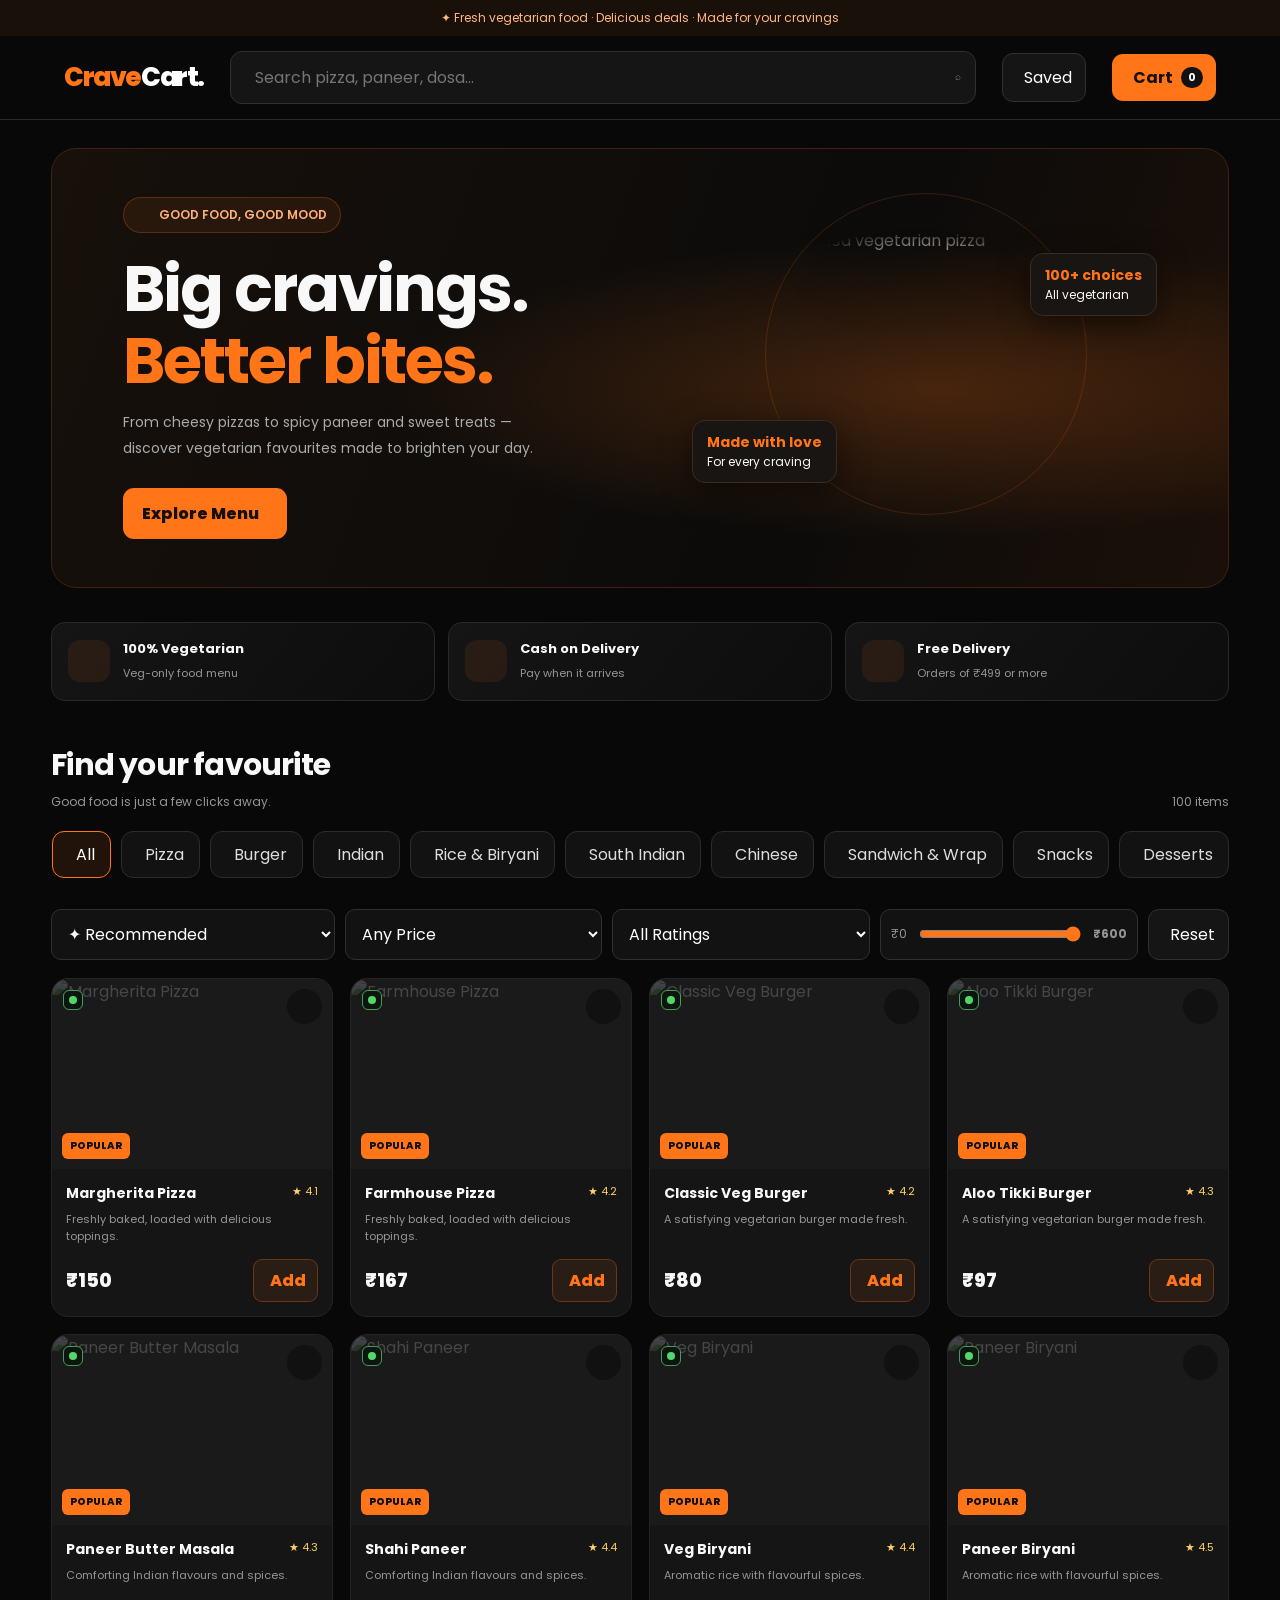
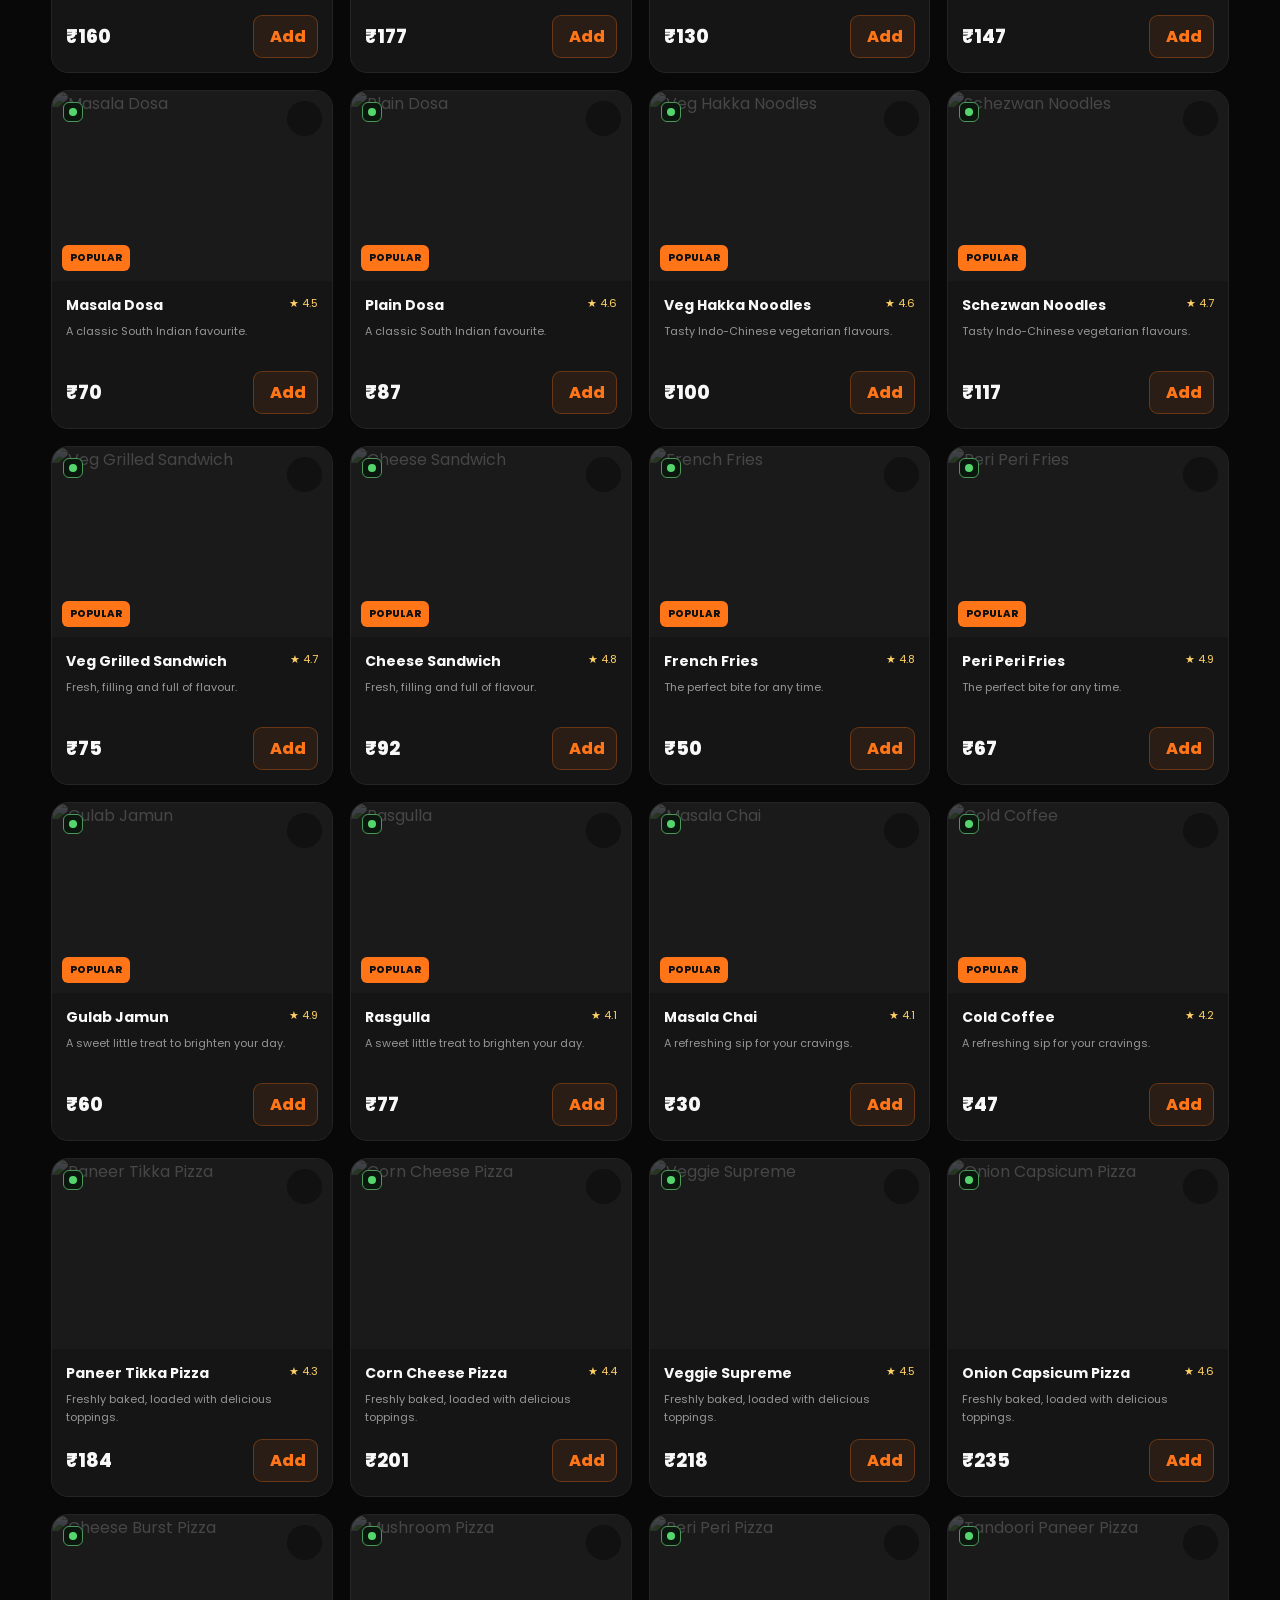
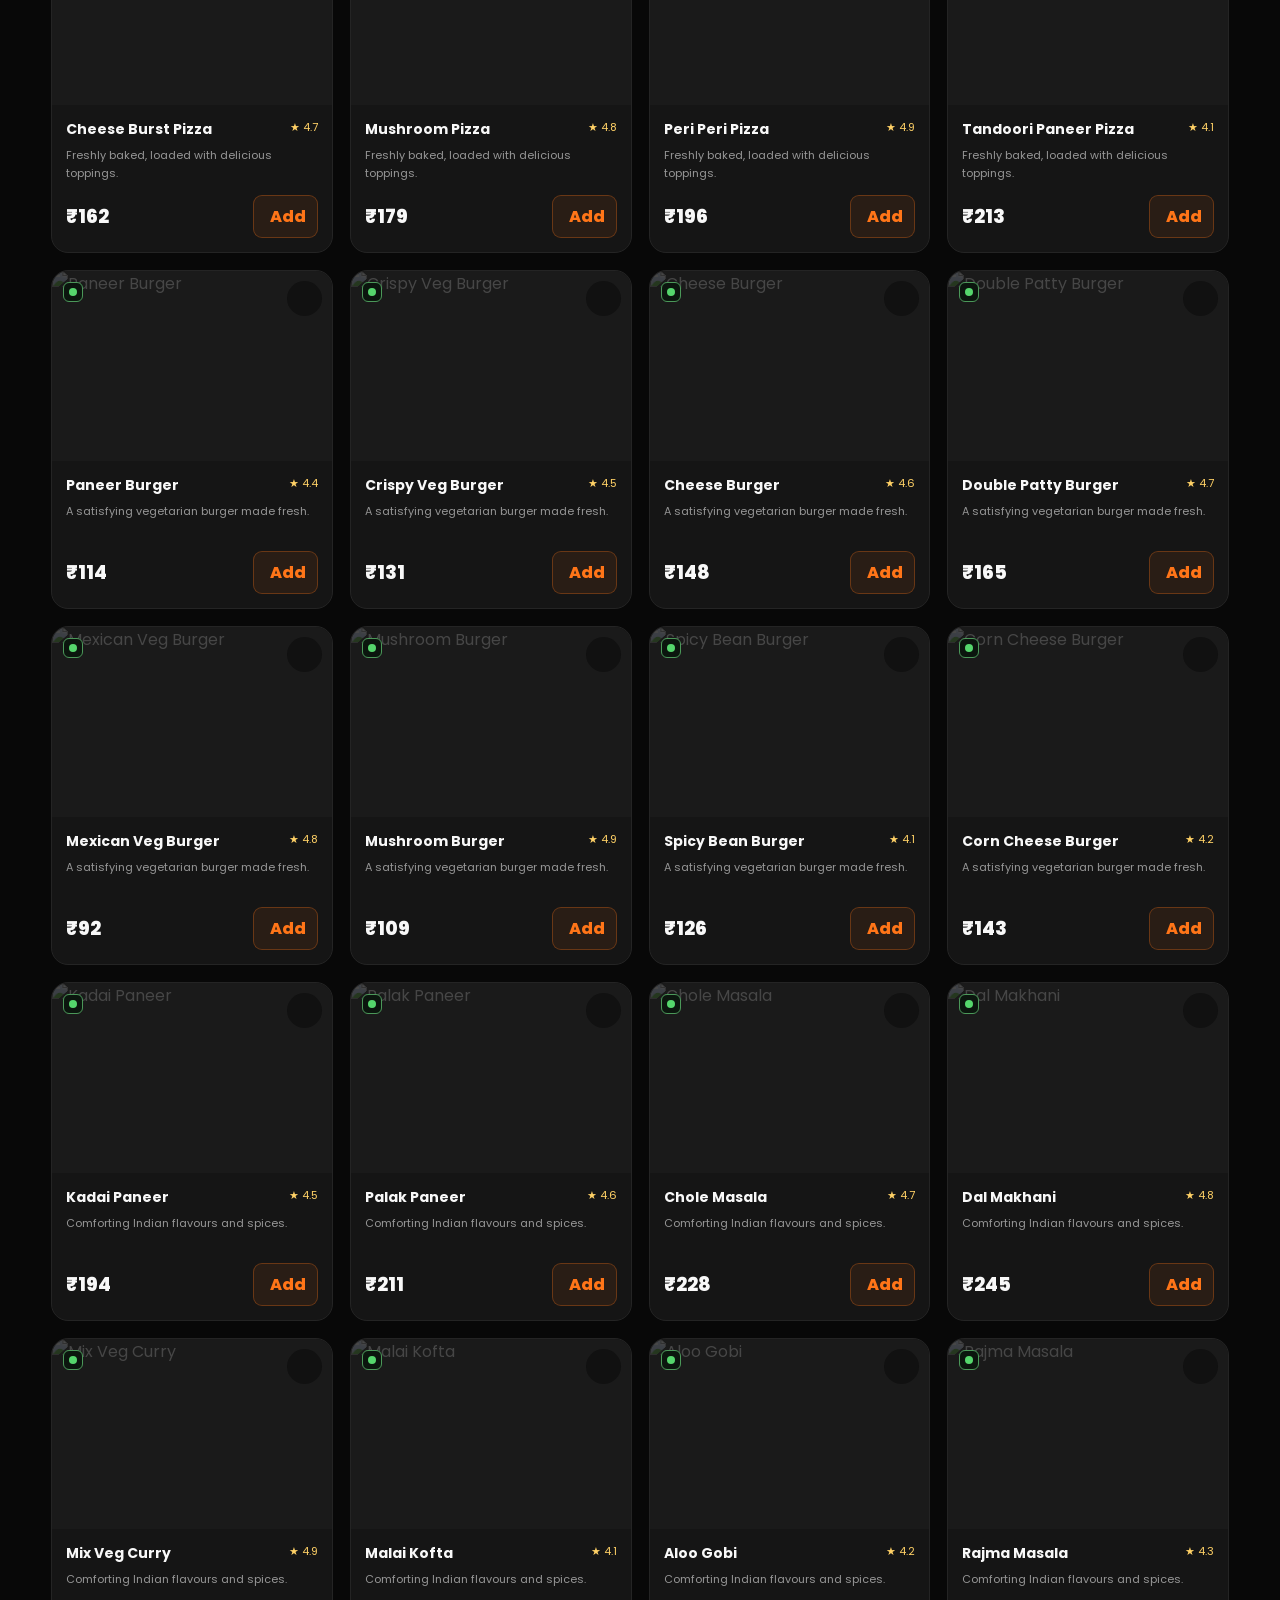
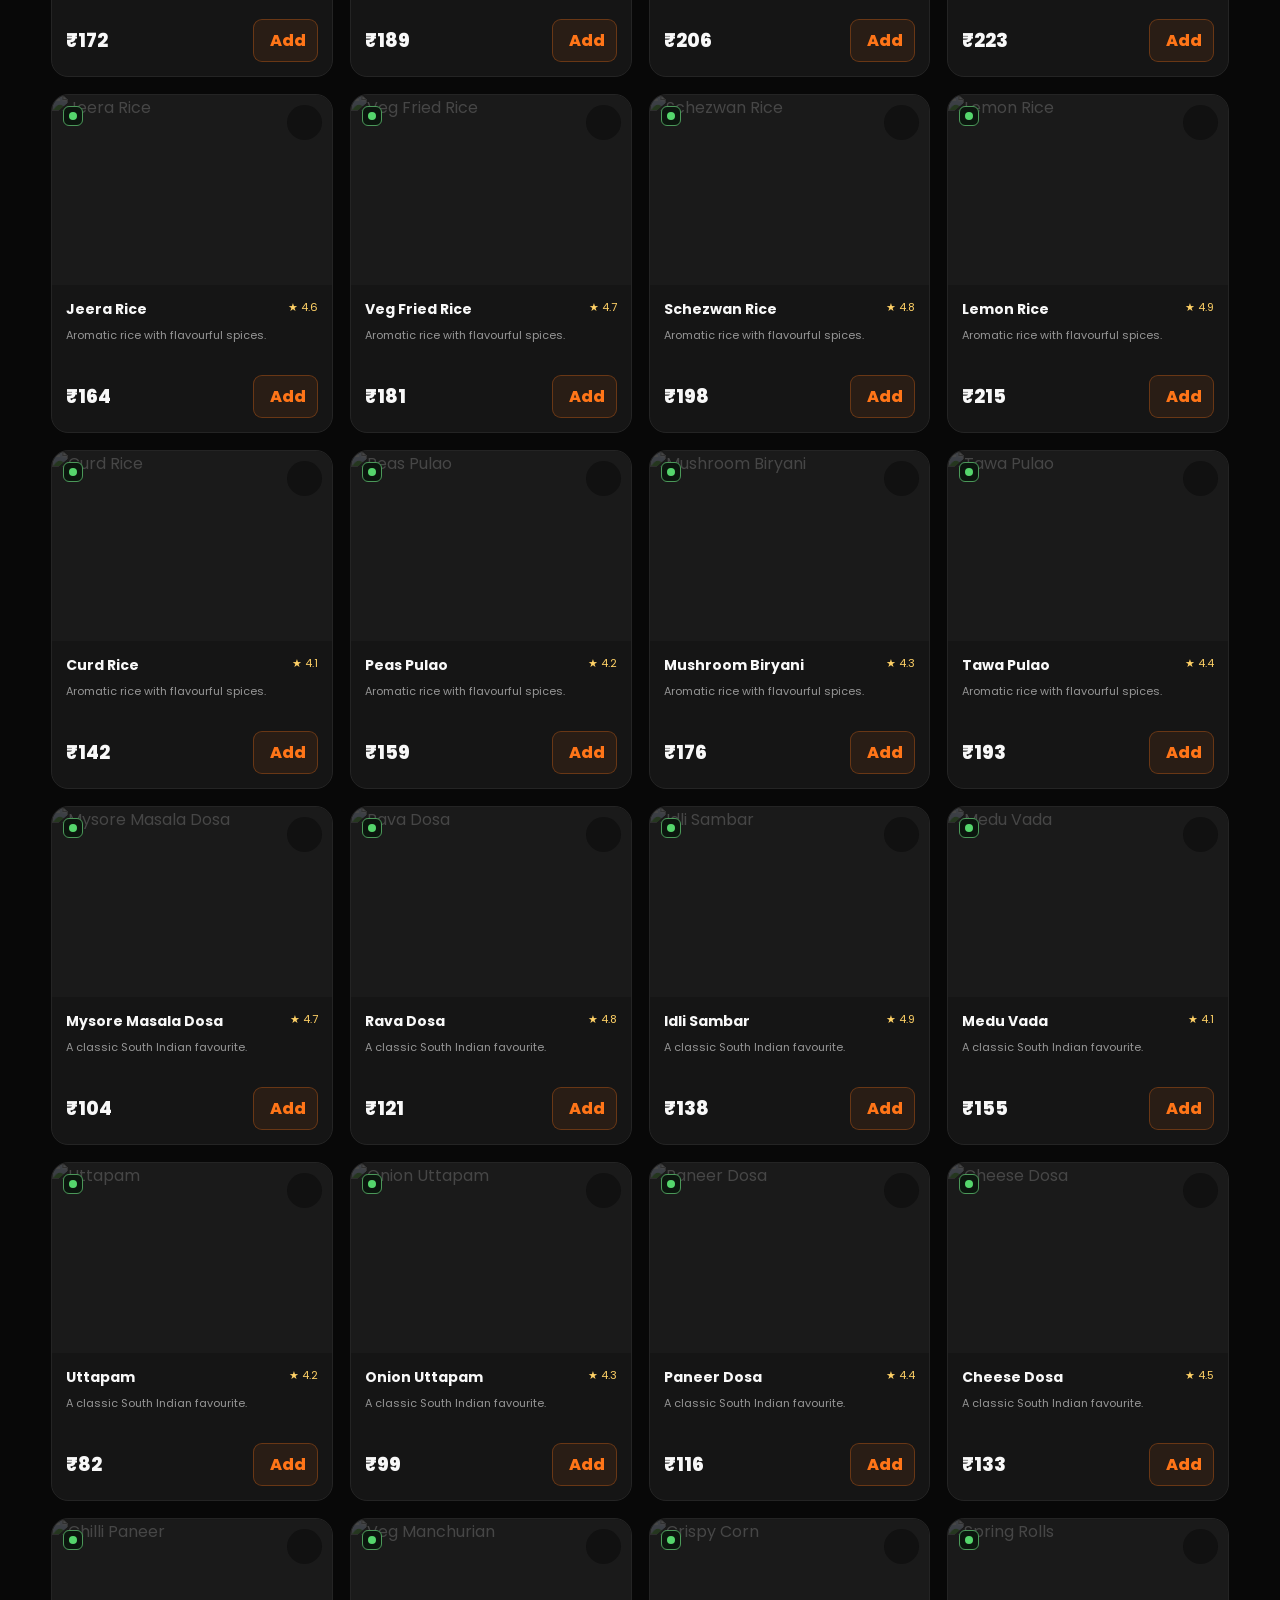
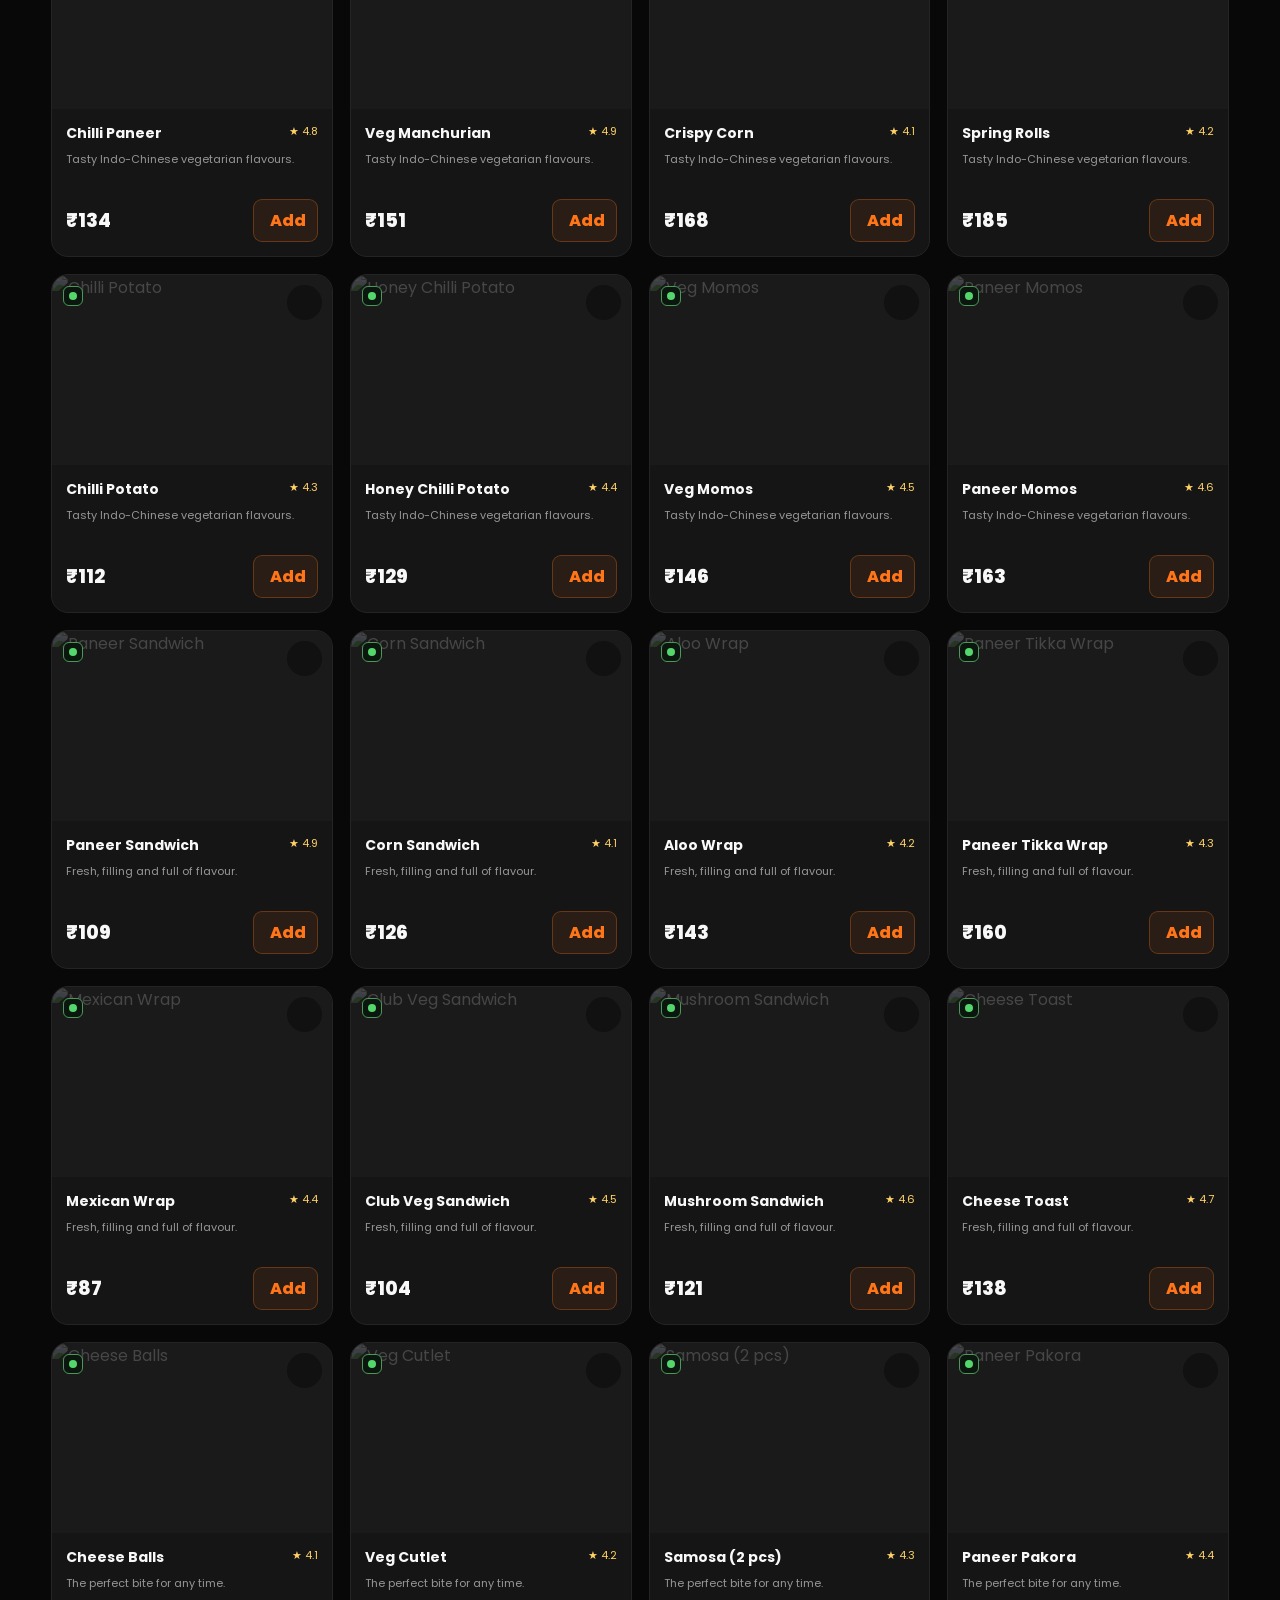
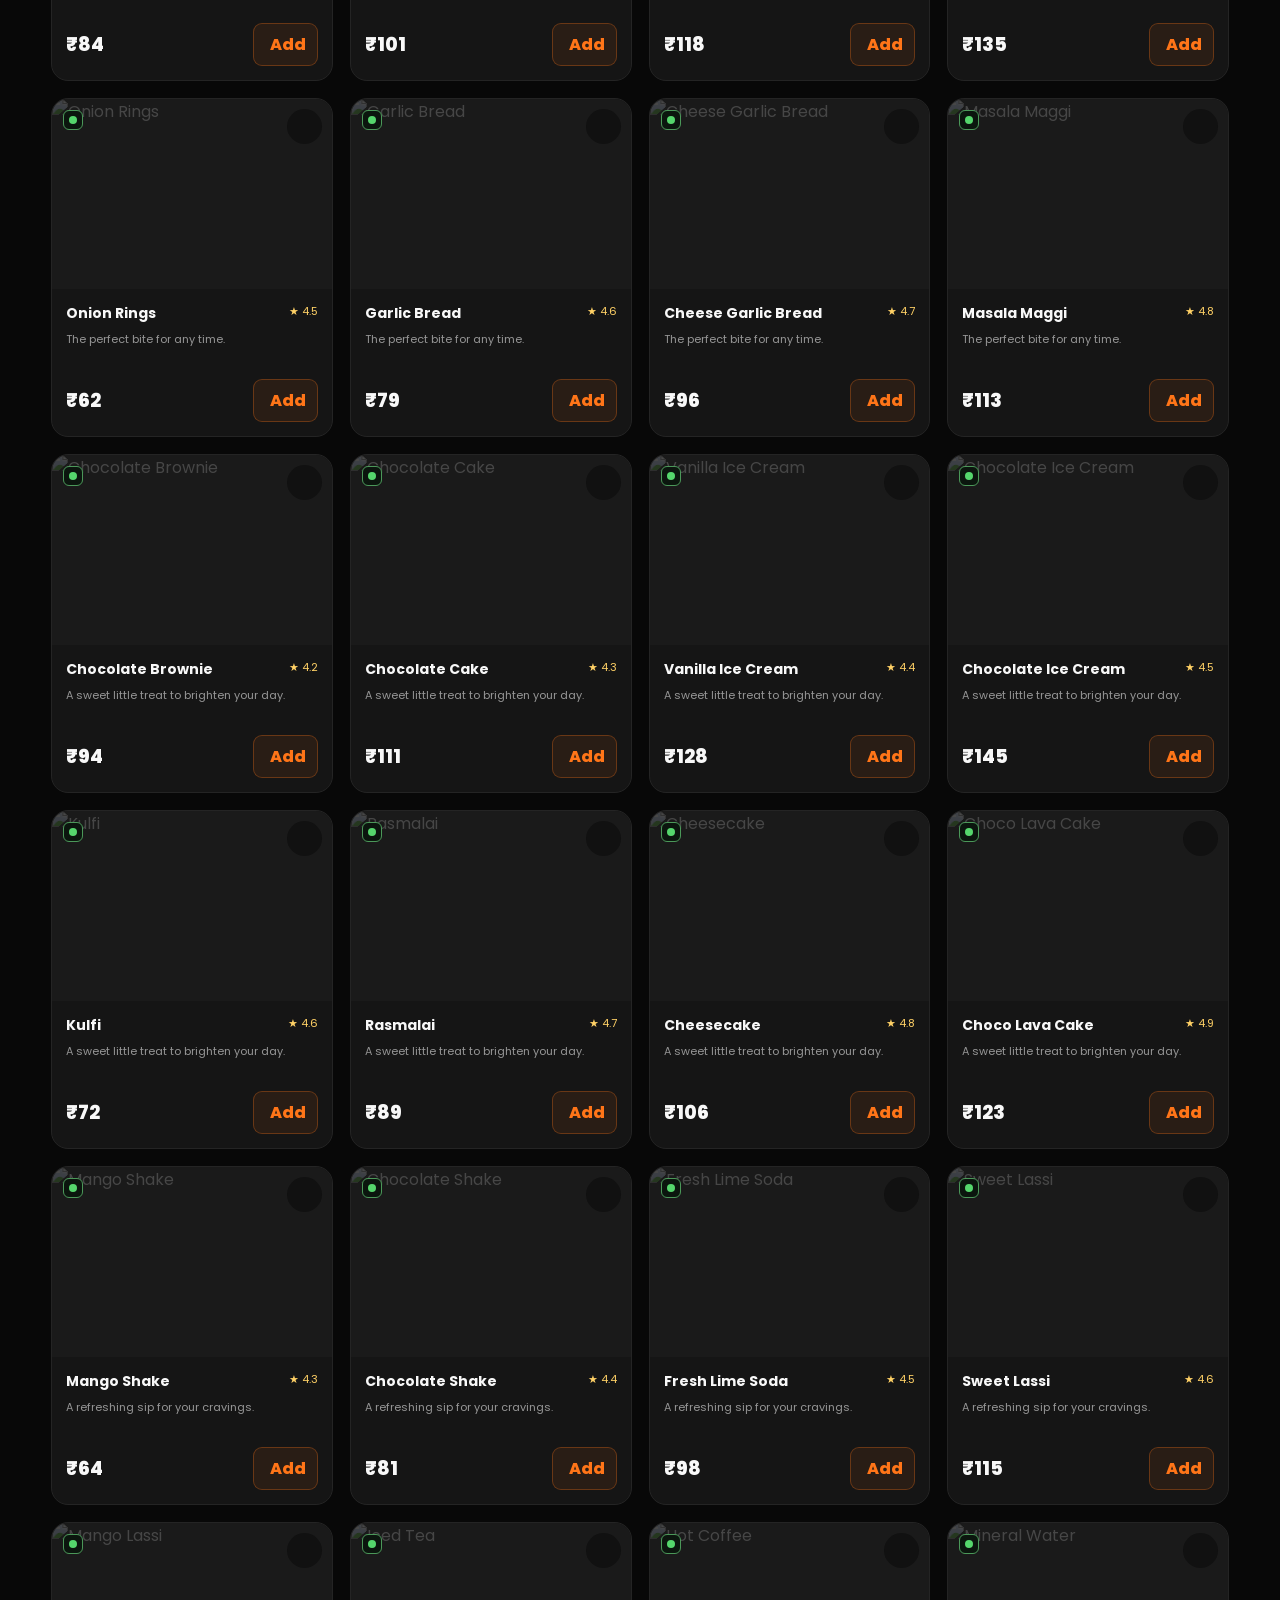
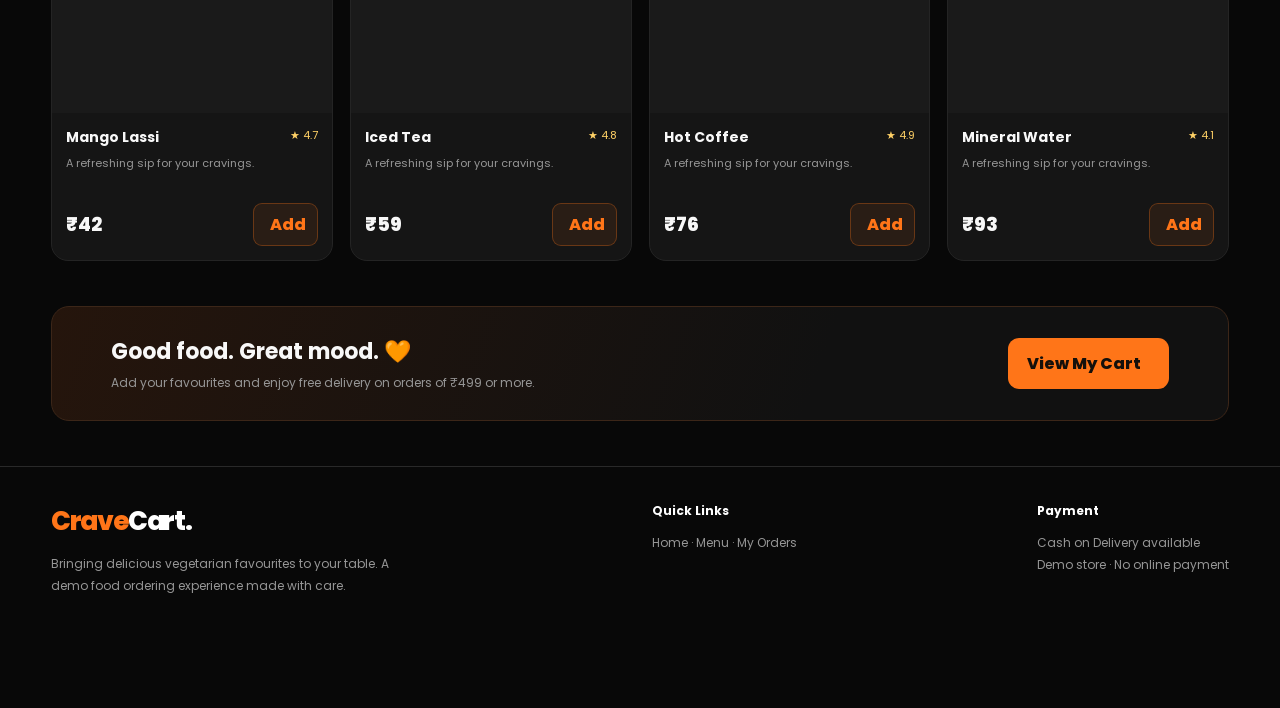
==== index.html @ af1331ce "Update index.html" ====
<!DOCTYPE html>
<html lang="en">
<head>
<meta charset="UTF-8">
<meta name="viewport" content="width=device-width,initial-scale=1">
<title>CraveCart — Taste the Good Life</title>
<link rel="icon" href="https://i.postimg.cc/HkrL3C15/Crave-Cart-Glowing-Food-Delivery-Logo.png">
<link rel="preconnect" href="https://fonts.googleapis.com">
<link href="https://fonts.googleapis.com/css2?family=Poppins:wght@400;500;600;700;800&display=swap" rel="stylesheet">
<script src="https://unpkg.com/lucide@latest"></script>
<style>
:root{--bg:#080808;--panel:#111;--card:#151515;--orange:#ff7518;--text:#f8f8f8;--muted:#969696;--line:#292929}
*{box-sizing:border-box}
html{scroll-behavior:smooth;scroll-padding-top:100px}
body{margin:0;background:var(--bg);color:var(--text);font-family:Poppins,sans-serif}
button,input,select,textarea{font:inherit}
button{cursor:pointer}
button:focus-visible,input:focus-visible,select:focus-visible{outline:2px solid var(--orange);outline-offset:2px}
svg{width:19px;height:19px;vertical-align:middle}
a{color:inherit;text-decoration:none}
.topbar{padding:9px 5%;text-align:center;background:#1a100a;color:#ffb782;font-size:12px}
header{position:sticky;top:0;z-index:8;background:#090909ed;backdrop-filter:blur(16px);border-bottom:1px solid var(--line)}
.nav{max-width:1400px;margin:auto;padding:15px 5%;display:flex;align-items:center;gap:26px}
.logo{font-size:26px;font-weight:800;letter-spacing:-1.4px;color:var(--orange);white-space:nowrap}
.logo span{color:white}
.search{display:flex;align-items:center;gap:10px;flex:1;background:#151515;border:1px solid #303030;padding:0 14px;border-radius:12px}
.search:focus-within{border-color:var(--orange)}
.search input{width:100%;min-width:0;background:transparent;color:white;border:0;outline:0;padding:13px 0}
.search svg{color:var(--muted)}
.iconbtn{display:inline-flex;align-items:center;justify-content:center;gap:8px;border:1px solid #303030;background:#151515;color:white;border-radius:11px;padding:11px 13px}
.iconbtn:hover{border-color:var(--orange)}
.cartbtn{background:var(--orange);color:#15100b;border:0;font-weight:700}
.count{background:#111;color:white;border-radius:20px;padding:2px 7px;font-size:11px}
.container{width:min(1400px,92%);margin:auto}
.hero{position:relative;overflow:hidden;margin:28px auto 34px;min-height:370px;border:1px solid #42210e;border-radius:25px;background:radial-gradient(ellipse at 75% 55%,#ff75183c,transparent 44%),linear-gradient(110deg,#17100b,#0c0b0a 65%,#1b1009);display:grid;grid-template-columns:1.1fr .9fr;align-items:center;padding:48px 6%}
.hero:before{content:"";position:absolute;width:320px;height:320px;border-radius:50%;border:1px solid #ff75182b;right:12%;top:10%}
.hero-copy{position:relative;z-index:1}
.eyebrow{display:inline-flex;align-items:center;gap:7px;color:#ffb17b;background:#ff751815;border:1px solid #ff75183d;border-radius:30px;padding:8px 13px;font-size:12px;font-weight:600}
.hero h1{font-size:clamp(35px,5vw,64px);line-height:1.12;letter-spacing:-2px;margin:20px 0 14px}
.hero h1 span{color:var(--orange)}
.hero p{color:#aaa;max-width:440px;line-height:1.8;font-size:14px}
.primary{display:inline-flex;align-items:center;justify-content:center;gap:9px;background:var(--orange);border:0;color:#15100b;border-radius:11px;padding:13px 19px;font-weight:800;transition:.2s}
.primary:hover{transform:translateY(-2px);box-shadow:0 8px 28px #ff751832}
.hero .primary{margin-top:13px}
.hero-art{position:relative;display:grid;place-items:center;min-height:260px}
.hero-art img{width:min(100%,400px);height:280px;object-fit:cover;border-radius:50%;filter:drop-shadow(0 20px 30px #000);mask-image:radial-gradient(ellipse,#000 52%,transparent 72%)}
.float-tag{position:absolute;background:#181512;border:1px solid #3b2b20;border-radius:13px;padding:11px 14px;box-shadow:0 8px 30px #0008;font-size:12px}
.float-tag b{display:block;color:var(--orange);font-size:14px}
.tag-one{top:25px;right:0}.tag-two{bottom:25px;left:0}
.benefits{display:grid;grid-template-columns:repeat(3,1fr);gap:13px;margin-bottom:42px}
.benefit{display:flex;gap:13px;align-items:center;padding:16px;border:1px solid var(--line);border-radius:14px;background:linear-gradient(130deg,#151515,#0d0d0d)}
.benefit .ico{width:42px;height:42px;flex-shrink:0;display:grid;place-items:center;border-radius:12px;color:var(--orange);background:#ff751817}
.benefit b{display:block;font-size:13px}.benefit small{color:var(--muted);font-size:11px}
.section{margin:38px 0}
.section-head{display:flex;justify-content:space-between;align-items:end;gap:15px;margin-bottom:18px}
.section-head h2{font-size:clamp(22px,3vw,30px);letter-spacing:-.8px;margin:0}
.section-head p{margin:5px 0 0;color:var(--muted);font-size:12px}
.linkbtn{background:transparent;border:0;color:var(--orange);font-weight:700}
.categories{display:flex;gap:10px;overflow-x:auto;padding:2px 1px 13px;scrollbar-width:thin}
.chip{display:flex;align-items:center;gap:8px;white-space:nowrap;background:#121212;color:#ddd;border:1px solid #2c2c2c;padding:10px 15px;border-radius:12px}
.chip svg{color:var(--orange);width:17px}
.chip.active,.chip:hover{background:#ff75181a;border-color:var(--orange);color:#fff}
.filters{display:grid;grid-template-columns:1.1fr 1fr 1fr 1fr auto;gap:10px;margin:18px 0}
.control{min-width:0;background:#121212;color:white;border:1px solid #303030;border-radius:10px;padding:12px}
.pricebox{display:flex;align-items:center;gap:10px;background:#121212;border:1px solid #303030;border-radius:10px;padding:0 10px;font-size:12px;color:var(--muted)}
.pricebox input{width:100%;accent-color:var(--orange)}
.product-grid{display:grid;grid-template-columns:repeat(4,minmax(0,1fr));gap:17px}
.product{position:relative;overflow:hidden;background:var(--card);border:1px solid #242424;border-radius:17px;transition:transform .22s,border-color .22s}
.product:hover{transform:translateY(-5px);border-color:#75401f}
.product-img{position:relative;background:#1a1a1a;overflow:hidden}
.product-img img{width:100%;height:190px;object-fit:cover;display:block;transition:transform .35s}
.product:hover .product-img img{transform:scale(1.05)}
.vegmark{position:absolute;left:11px;top:11px;background:#0b160e;border:1px solid #4b9859;border-radius:6px;width:20px;height:20px;display:grid;place-items:center}
.vegmark:after{content:"";width:8px;height:8px;background:#55d66c;border-radius:50%}
.fav{position:absolute;right:10px;top:10px;width:35px;height:35px;border:0;border-radius:50%;background:#101010d9;color:#fff;display:grid;place-items:center}
.fav.active{color:#ff5267}
.badge{position:absolute;left:10px;bottom:10px;background:var(--orange);color:#111;font-weight:800;font-size:10px;padding:5px 8px;border-radius:6px}
.product-body{padding:14px}
.product-top{display:flex;align-items:start;justify-content:space-between;gap:8px}
.product h3{font-size:14px;line-height:1.5;margin:0}
.rating{font-size:11px;color:#ffd166;white-space:nowrap}
.product-desc{color:var(--muted);font-size:11px;line-height:1.6;margin:7px 0;min-height:35px}
.product-bottom{display:flex;justify-content:space-between;align-items:center;gap:8px;margin-top:13px}
.price{font-size:19px;font-weight:800}
.add{display:flex;align-items:center;gap:5px;background:#ff751816;color:var(--orange);border:1px solid #ff75184d;border-radius:9px;padding:8px 11px;font-weight:800}
.add:hover{background:var(--orange);color:#111}
.add svg{width:16px}
.results{color:var(--muted);font-size:12px}
.empty{grid-column:1/-1;text-align:center;padding:55px 15px;color:var(--muted);border:1px dashed #333;border-radius:15px}
.empty svg{width:35px;height:35px;color:var(--orange)}
.promo{display:flex;justify-content:space-between;align-items:center;gap:20px;padding:28px 5%;border:1px solid #3c2618;border-radius:18px;background:linear-gradient(110deg,#25150c,#111 65%);margin:45px 0}
.promo h2{margin:0 0 6px;font-size:22px}.promo p{margin:0;color:var(--muted);font-size:12px}
footer{border-top:1px solid var(--line);padding:35px 4% 100px;color:var(--muted);font-size:12px}
.footer-inner{max-width:1400px;margin:auto;display:flex;justify-content:space-between;gap:25px;flex-wrap:wrap}
.footer-inner p{max-width:360px;line-height:1.8}
.bottomnav{display:none}
/* Popup */
.modal{display:none;position:fixed;inset:0;z-index:20;background:#000c;backdrop-filter:blur(7px);padding:18px;overflow-y:auto}
.modal.show{display:flex;align-items:center;justify-content:center}
.dialog{width:min(720px,100%);max-height:94vh;overflow-y:auto;background:#101010;border:1px solid #383838;border-radius:20px;padding:23px;box-shadow:0 25px 100px #000}
.dialog-head{display:flex;justify-content:space-between;align-items:center;gap:10px;margin-bottom:15px}
.dialog-head h2{margin:0;font-size:22px}
.closebtn{width:38px;height:38px;border-radius:10px;background:#222;color:#fff;border:1px solid #444}
.cartline{display:grid;grid-template-columns:1fr auto;gap:12px;padding:13px 0;border-bottom:1px solid #2b2b2b}
.cartline b{font-size:13px}.cartline small{color:var(--muted)}
.qty{display:flex;align-items:center;gap:9px;margin-top:7px}
.qty button{width:27px;height:27px;border-radius:7px;background:#222;color:white;border:1px solid #444}
.billrow{display:flex;justify-content:space-between;gap:12px;padding:8px 0;border-bottom:1px solid #2a2a2a;font-size:13px}
.totalrow{font-size:19px;font-weight:800;color:var(--orange)}
.formgrid{display:grid;grid-template-columns:1fr 1fr;gap:13px;margin:17px 0}
.field label{display:block;font-size:11px;color:#aaa;margin-bottom:6px}
.field input,.field textarea{width:100%;padding:12px;background:#171717;color:white;border:1px solid #383838;border-radius:9px}
.field textarea{resize:vertical}
.full{grid-column:1/-1}
.addressopts{display:flex;gap:9px;flex-wrap:wrap;margin:8px 0 12px}
.addressopts label{border:1px solid #393939;padding:10px 12px;border-radius:9px;font-size:12px}
.paychoice{display:flex;align-items:center;gap:10px;padding:13px;border:1px solid #ff75185c;background:#ff751810;border-radius:10px;font-size:13px}
.paychoice input{accent-color:var(--orange)}
.note{font-size:11px;color:var(--muted);line-height:1.6}
.bill{background:#171717;border:1px dashed #666;padding:17px;border-radius:12px;margin-top:15px}
.bill h3{color:var(--orange);margin:0 0 8px}
.popup-actions{display:flex;gap:9px;flex-wrap:wrap;margin-top:15px}
.close-bottom{width:100%;padding:12px;background:#222;color:white;border:1px solid #444;border-radius:10px;margin-top:17px}
.toast{position:fixed;z-index:50;left:50%;bottom:90px;transform:translate(-50%,20px);opacity:0;pointer-events:none;background:#f5f5f5;color:#111;border-radius:10px;padding:12px 18px;font-size:12px;font-weight:700;transition:.25s;box-shadow:0 8px 30px #0007}
.toast.show{opacity:1;transform:translate(-50%,0)}
@media(max-width:1050px){.product-grid{grid-template-columns:repeat(3,minmax(0,1fr))}.filters{grid-template-columns:repeat(3,minmax(0,1fr))}.hero{padding:38px 5%}}
@media(max-width:700px){
 .topbar{font-size:10px}.nav{padding:12px 4%;gap:10px;flex-wrap:wrap}
 .logo{font-size:23px}.search{order:3;flex-basis:100%;padding:0 11px}.nav .cartbtn{margin-left:auto}
 .container{width:92%}.hero{grid-template-columns:1fr;min-height:auto;padding:30px 7%;margin-top:18px}
 .hero h1{font-size:42px}.hero-art{min-height:200px}.hero-art img{height:225px;width:100%}
 .float-tag{font-size:10px}.tag-one{top:10px;right:0}.tag-two{bottom:10px;left:0}
 .benefits{gap:8px}.benefit{padding:10px;display:block}.benefit .ico{margin-bottom:8px;width:35px;height:35px}.benefit b{font-size:11px}.benefit small{font-size:10px}
 .section{margin:28px 0}.product-grid{grid-template-columns:repeat(2,minmax(0,1fr));gap:10px}
 .product-img img{height:135px}.product-body{padding:10px}.product h3{font-size:12px}.product-desc{font-size:10px;min-height:32px}.price{font-size:16px}.add{padding:7px 9px;font-size:11px}
 .filters{grid-template-columns:1fr 1fr;gap:8px}.pricebox{min-height:42px}.promo{padding:20px;align-items:start}.promo h2{font-size:18px}
 .bottomnav{display:flex;position:fixed;bottom:0;left:0;right:0;z-index:10;background:#0d0d0df5;backdrop-filter:blur(15px);border-top:1px solid #303030;justify-content:space-around;padding:9px 4px calc(9px + env(safe-area-inset-bottom))}
 .bottomnav button{display:flex;flex-direction:column;align-items:center;gap:4px;background:none;border:0;color:#999;font-size:9px;min-width:48px}
 .bottomnav button svg{width:20px;height:20px}.bottomnav button.active{color:var(--orange)}
 footer{padding-bottom:95px}.formgrid{grid-template-columns:1fr}.full{grid-column:auto}.dialog{padding:16px}.modal{padding:9px}
}
@media(prefers-reduced-motion:reduce){*{scroll-behavior:auto!important;transition:none!important}}
</style>
</head>
<body>
<div class="topbar">✦ Fresh vegetarian food · Delicious deals · Made for your cravings</div>
<header>
  <div class="nav">
    <a href="#" class="logo">Crave<span>Cart.</span></a>
    <label class="search">
      <i data-lucide="search"></i>
      <input id="search" placeholder="Search pizza, paneer, dosa..." oninput="renderProducts()">
      <kbd style="color:#888;font-size:10px">⌕</kbd>
    </label>
    <button class="iconbtn" onclick="showFavourites()"><i data-lucide="heart"></i><span class="desktop-text">Saved</span></button>
    <button class="iconbtn cartbtn" onclick="openCart()"><i data-lucide="shopping-bag"></i> Cart <span class="count" id="cartCount">0</span></button>
  </div>
</header>

<main class="container" id="home">
  <section class="hero">
    <div class="hero-copy">
      <span class="eyebrow"><i data-lucide="sparkles" style="width:15px"></i> GOOD FOOD, GOOD MOOD</span>
      <h1>Big cravings.<br><span>Better bites.</span></h1>
      <p>From cheesy pizzas to spicy paneer and sweet treats — discover vegetarian favourites made to brighten your day.</p>
      <button class="primary" onclick="document.getElementById('menu').scrollIntoView({behavior:'smooth'})">Explore Menu <i data-lucide="arrow-up-right"></i></button>
    </div>
    <div class="hero-art">
      <img src="https://images.unsplash.com/photo-1513104890138-7c749659a591?auto=format&fit=crop&w=850&q=85" alt="Freshly baked vegetarian pizza">
      <div class="float-tag tag-one"><b>100+ choices</b>All vegetarian</div>
      <div class="float-tag tag-two"><b>Made with love</b>For every craving</div>
    </div>
  </section>

  <section class="benefits">
    <div class="benefit"><div class="ico"><i data-lucide="leaf"></i></div><div><b>100% Vegetarian</b><small>Veg-only food menu</small></div></div>
    <div class="benefit"><div class="ico"><i data-lucide="wallet"></i></div><div><b>Cash on Delivery</b><small>Pay when it arrives</small></div></div>
    <div class="benefit"><div class="ico"><i data-lucide="badge-percent"></i></div><div><b>Free Delivery</b><small>Orders of ₹499 or more</small></div></div>
  </section>

  <section class="section" id="menu">
    <div class="section-head">
      <div><h2>Find your favourite</h2><p>Good food is just a few clicks away.</p></div>
      <span class="results" id="resultCount">100 items</span>
    </div>
    <div class="categories" id="categories"></div>
    <div class="filters">
      <select class="control" id="sort" onchange="renderProducts()">
        <option value="featured">✦ Recommended</option>
        <option value="low">Price: Low to High</option>
        <option value="high">Price: High to Low</option>
        <option value="az">Name: A to Z</option>
        <option value="rating">Top Rated</option>
      </select>
      <select class="control" id="priceFilter" onchange="renderProducts()">
        <option value="all">Any Price</option>
        <option value="100">Under ₹100</option>
        <option value="200">Under ₹200</option>
        <option value="300">Under ₹300</option>
        <option value="500">Under ₹500</option>
      </select>
      <select class="control" id="ratingFilter" onchange="renderProducts()">
        <option value="0">All Ratings</option>
        <option value="4.5">4.5+ stars</option>
        <option value="4.0">4.0+ stars</option>
      </select>
      <div class="pricebox"><span>₹0</span><input id="maxPrice" type="range" min="50" max="600" step="25" value="600" oninput="document.getElementById('maxLabel').textContent='₹'+this.value;renderProducts()"><b id="maxLabel">₹600</b></div>
      <button class="iconbtn" onclick="clearFilters()"><i data-lucide="rotate-ccw"></i> Reset</button>
    </div>
    <div class="product-grid" id="products"></div>
  </section>

  <section class="promo">
    <div><h2>Good food. Great mood. 🧡</h2><p>Add your favourites and enjoy free delivery on orders of ₹499 or more.</p></div>
    <button class="primary" onclick="openCart()">View My Cart <i data-lucide="arrow-right"></i></button>
  </section>
</main>

<footer>
  <div class="footer-inner">
    <div><div class="logo">Crave<span>Cart.</span></div><p>Bringing delicious vegetarian favourites to your table. A demo food ordering experience made with care.</p></div>
    <div><b style="color:white">Quick Links</b><p><a href="#home">Home</a> · <a href="#menu">Menu</a> · <a href="#" onclick="showOrders();return false">My Orders</a></p></div>
    <div><b style="color:white">Payment</b><p>Cash on Delivery available<br>Demo store · No online payment</p></div>
  </div>
</footer>

<nav class="bottomnav">
  <button class="active" onclick="goHome(this)"><i data-lucide="house"></i>Home</button>
  <button onclick="goMenu(this)"><i data-lucide="search"></i>Explore</button>
  <button onclick="showOrders()"><i data-lucide="package-check"></i>Orders</button>
  <button onclick="showFavourites()"><i data-lucide="heart"></i>Saved</button>
  <button onclick="openCart()"><i data-lucide="shopping-bag"></i>Cart <span id="mobileCount">0</span></button>
</nav>

<div class="modal" id="modal" onclick="if(event.target===this)closeModal()">
  <div class="dialog">
    <div class="dialog-head"><h2 id="modalTitle">Your Cart</h2><button class="closebtn" onclick="closeModal()" aria-label="Close popup"><i data-lucide="x"></i></button></div>
    <div id="modalContent"></div>
    <button class="close-bottom" onclick="closeModal()">Close Popup</button>
  </div>
</div>
<div class="toast" id="toast"></div>

<script>
const groups={
"Pizza":["Margherita Pizza","Farmhouse Pizza","Paneer Tikka Pizza","Corn Cheese Pizza","Veggie Supreme","Onion Capsicum Pizza","Cheese Burst Pizza","Mushroom Pizza","Peri Peri Pizza","Tandoori Paneer Pizza"],
"Burger":["Classic Veg Burger","Aloo Tikki Burger","Paneer Burger","Crispy Veg Burger","Cheese Burger","Double Patty Burger","Mexican Veg Burger","Mushroom Burger","Spicy Bean Burger","Corn Cheese Burger"],
"Indian":["Paneer Butter Masala","Shahi Paneer","Kadai Paneer","Palak Paneer","Chole Masala","Dal Makhani","Mix Veg Curry","Malai Kofta","Aloo Gobi","Rajma Masala"],
"Rice & Biryani":["Veg Biryani","Paneer Biryani","Jeera Rice","Veg Fried Rice","Schezwan Rice","Lemon Rice","Curd Rice","Peas Pulao","Mushroom Biryani","Tawa Pulao"],
"South Indian":["Masala Dosa","Plain Dosa","Mysore Masala Dosa","Rava Dosa","Idli Sambar","Medu Vada","Uttapam","Onion Uttapam","Paneer Dosa","Cheese Dosa"],
"Chinese":["Veg Hakka Noodles","Schezwan Noodles","Chilli Paneer","Veg Manchurian","Crispy Corn","Spring Rolls","Chilli Potato","Honey Chilli Potato","Veg Momos","Paneer Momos"],
"Sandwich & Wrap":["Veg Grilled Sandwich","Cheese Sandwich","Paneer Sandwich","Corn Sandwich","Aloo Wrap","Paneer Tikka Wrap","Mexican Wrap","Club Veg Sandwich","Mushroom Sandwich","Cheese Toast"],
"Snacks":["French Fries","Peri Peri Fries","Cheese Balls","Veg Cutlet","Samosa (2 pcs)","Paneer Pakora","Onion Rings","Garlic Bread","Cheese Garlic Bread","Masala Maggi"],
"Desserts":["Gulab Jamun","Rasgulla","Chocolate Brownie","Chocolate Cake","Vanilla Ice Cream","Chocolate Ice Cream","Kulfi","Rasmalai","Cheesecake","Choco Lava Cake"],
"Drinks":["Masala Chai","Cold Coffee","Mango Shake","Chocolate Shake","Fresh Lime Soda","Sweet Lassi","Mango Lassi","Iced Tea","Hot Coffee","Mineral Water"]
};
const basePrice={"Pizza":150,"Burger":80,"Indian":160,"Rice & Biryani":130,"South Indian":70,"Chinese":100,"Sandwich & Wrap":75,"Snacks":50,"Desserts":60,"Drinks":30};
const photos=[
"photo-1513104890138-7c749659a591","photo-1568901346375-23c9450c58cd",
"photo-1546069901-ba9599a7e63c","photo-1540189549336-e6e99c3679fe",
"photo-1565299624946-b28f40a0ae38","photo-1512621776951-a57141f2eefd",
"photo-1547592180-85f173990554","photo-1473093295043-cdd812d0e601",
"photo-1540914124281-342587941389","photo-1504674900247-0877df9cc836"
];
const descriptions={
"Pizza":"Freshly baked, loaded with delicious toppings.",
"Burger":"A satisfying vegetarian burger made fresh.",
"Indian":"Comforting Indian flavours and spices.",
"Rice & Biryani":"Aromatic rice with flavourful spices.",
"South Indian":"A classic South Indian favourite.",
"Chinese":"Tasty Indo-Chinese vegetarian flavours.",
"Sandwich & Wrap":"Fresh, filling and full of flavour.",
"Snacks":"The perfect bite for any time.",
"Desserts":"A sweet little treat to brighten your day.",
"Drinks":"A refreshing sip for your cravings."
};
const products=[];
let id=1;
Object.entries(groups).forEach(([category,names],g)=>{
 names.forEach((name,i)=>products.push({
  id:id++,name,category,price:basePrice[category]+(i*17%90),
  description:descriptions[category],rating:(4.1+((i+g)%9)/10),
  image:photos[(g+i)%photos.length],featured:i<2
 }));
});

let cart=readStore("cc-cart",[]);
let favourites=readStore("cc-favourites",[]);
let selectedCategory="";
let orderHistory=readStore("cc-orders",[]);
let lastOrder=null;
let modalMode="cart";

function readStore(key,fallback){try{return JSON.parse(localStorage.getItem(key))??fallback}catch(e){return fallback}}
function esc(s){return String(s??"").replace(/[&<>"']/g,c=>({"&":"&amp;","<":"&lt;",">":"&gt;",'"':"&quot;","'":"&#39;"}[c]))}
function imgURL(p){return "https://images.unsplash.com/"+p.image+"?auto=format&fit=crop&w=650&q=78"}
function refreshIcons(){if(window.lucide)lucide.createIcons()}
function toast(message){const el=document.getElementById("toast");el.textContent=message;el.classList.add("show");clearTimeout(window.toastTimer);window.toastTimer=setTimeout(()=>el.classList.remove("show"),2200)}

function buildCategories(){
 const icons={"All":"layout-grid","Pizza":"pizza","Burger":"sandwich","Indian":"cooking-pot","Rice & Biryani":"utensils","South Indian":"soup","Chinese":"flame","Sandwich & Wrap":"sandwich","Snacks":"croissant","Desserts":"cake-slice","Drinks":"coffee"};
 document.getElementById("categories").innerHTML=
 [["All","All"],...Object.keys(groups).map(c=>[c,c])].map(([c,label])=>
 `<button class="chip ${c==="All"?"active":""}" onclick="setCategory('${esc(c)}',this)"><i data-lucide="${icons[c]||"utensils"}"></i>${label}</button>`
 ).join("");
 refreshIcons();
}
function setCategory(c,btn){
 selectedCategory=c==="All"?"":c;
 document.querySelectorAll(".chip").forEach(x=>x.classList.remove("active"));
 btn.classList.add("active");
 renderProducts();
}
function renderProducts(){
 const q=document.getElementById("search").value.toLowerCase().trim();
 const maxPrice=Number(document.getElementById("maxPrice").value);
 const priceFilter=document.getElementById("priceFilter").value;
 const rating=Number(document.getElementById("ratingFilter").value);
 let list=products.filter(p=>
  (!selectedCategory||p.category===selectedCategory)&&
  (p.name.toLowerCase().includes(q)||p.category.toLowerCase().includes(q)||p.description.toLowerCase().includes(q))&&
  p.price<=maxPrice&&(priceFilter==="all"||p.price<Number(priceFilter))&&p.rating>=rating
 );
 const sort=document.getElementById("sort").value;
 if(sort==="low")list.sort((a,b)=>a.price-b.price);
 if(sort==="high")list.sort((a,b)=>b.price-a.price);
 if(sort==="az")list.sort((a,b)=>a.name.localeCompare(b.name));
 if(sort==="rating")list.sort((a,b)=>b.rating-a.rating);
 if(sort==="featured")list.sort((a,b)=>Number(b.featured)-Number(a.featured));
 document.getElementById("resultCount").textContent=`${list.length} items`;
 document.getElementById("products").innerHTML=list.length?list.map(p=>{
  const fav=favourites.includes(p.id);
  return `<article class="product">
   <div class="product-img">
    <img src="${imgURL(p)}" alt="${esc(p.name)}" loading="lazy" onerror="this.style.opacity='.2'">
    <span class="vegmark" title="Vegetarian"></span>
    ${p.featured?'<span class="badge">POPULAR</span>':""}
    <button class="fav ${fav?"active":""}" onclick="toggleFav(${p.id})" aria-label="Save ${esc(p.name)}"><i data-lucide="${fav?"heart":"heart"}" ${fav?'fill="#ff5267"':''}></i></button>
   </div>
   <div class="product-body">
    <div class="product-top"><h3>${esc(p.name)}</h3><span class="rating">★ ${p.rating.toFixed(1)}</span></div>
    <p class="product-desc">${esc(p.description)}</p>
    <div class="product-bottom"><span class="price">₹${p.price}</span>
     <button class="add" onclick="addToCart(${p.id})"><i data-lucide="plus"></i> Add</button></div>
   </div>
  </article>`;
 }).join(""):`<div class="empty"><i data-lucide="search-x"></i><h3>No food found</h3><p>Try changing your search or filters.</p><button class="primary" onclick="clearFilters()">Clear filters</button></div>`;
 refreshIcons();
}
function clearFilters(){
 document.getElementById("search").value="";
 document.getElementById("sort").value="featured";
 document.getElementById("priceFilter").value="all";
 document.getElementById("ratingFilter").value="0";
 document.getElementById("maxPrice").value=600;
 document.getElementById("maxLabel").textContent="₹600";
 selectedCategory="";
 buildCategories();renderProducts();
}
function toggleFav(id){
 favourites=favourites.includes(id)?favourites.filter(x=>x!==id):[...favourites,id];
 localStorage.setItem("cc-favourites",JSON.stringify(favourites));
 renderProducts();
 toast(favourites.includes(id)?"Added to saved items":"Removed from saved items");
}
function showFavourites(){
 const list=products.filter(p=>favourites.includes(p.id));
 showProductList("Saved Favourites",list);
}
function showProductList(title,list){
 modalMode="list";
 document.getElementById("modalTitle").textContent=title;
 document.getElementById("modalContent").innerHTML=list.length?list.map(p=>
 `<div class="cartline"><div><b>${esc(p.name)}</b><br><small>${esc(p.category)}</small></div><div><b>₹${p.price}</b><br><button class="linkbtn" onclick="addToCart(${p.id})">+ Add</button></div></div>`
 ).join(""):`<p class="note">Nothing here yet. Save a favourite from the menu.</p>`;
 openModal();
}
function addToCart(id){
 const item=cart.find(x=>x.id===id);
 if(item)item.qty++;else cart.push({id,qty:1});
 saveCart();toast("Added to cart");
}
function changeQty(id,n){
 const item=cart.find(x=>x.id===id);if(!item)return;
 item.qty+=n;if(item.qty<=0)cart=cart.filter(x=>x.id!==id);
 saveCart();renderCart();
}
function saveCart(){localStorage.setItem("cc-cart",JSON.stringify(cart));updateCart()}
function details(){return cart.map(x=>{const p=products.find(y=>y.id===x.id);return p?{...p,qty:x.qty}:null}).filter(Boolean)}
function subtotal(){return details().reduce((s,p)=>s+p.price*p.qty,0)}
function delivery(){return subtotal()===0||subtotal()>=499?0:40}
function total(){return subtotal()+delivery()}
function updateCart(){
 const count=cart.reduce((s,x)=>s+x.qty,0);
 document.getElementById("cartCount").textContent=count;
 document.getElementById("mobileCount").textContent=count;
}
function openModal(){document.getElementById("modal").classList.add("show");document.body.style.overflow="hidden";refreshIcons()}
function closeModal(){document.getElementById("modal").classList.remove("show");document.body.style.overflow=""}
function openCart(){
 modalMode="cart";document.getElementById("modalTitle").textContent="Your Cart";
 document.getElementById("modalContent").innerHTML=cartMarkup();
 openModal();
}
function cartMarkup(){
 const list=details();
 return (list.length?list.map(p=>`<div class="cartline">
  <div><b>${esc(p.name)}</b><br><small>₹${p.price} each</small>
   <div class="qty"><button onclick="changeQty(${p.id},-1)">−</button><span>${p.qty}</span><button onclick="changeQty(${p.id},1)">+</button></div>
  </div><b>₹${p.price*p.qty}</b></div>`).join("")+
  `<div style="margin-top:12px"><div class="billrow"><span>Subtotal</span><b>₹${subtotal()}</b></div><div class="billrow"><span>Delivery</span><b>${delivery()?"₹"+delivery():"FREE"}</b></div><div class="billrow totalrow"><span>Total</span><span>₹${total()}</span></div></div>
  <p class="note">${subtotal()<499?"Add ₹"+(499-subtotal())+" more for free delivery.":"You unlocked free delivery!"}</p>
  <button class="primary" style="width:100%;margin-top:12px" onclick="checkout()">Continue to Checkout <i data-lucide="arrow-right"></i></button>`
  :`<div class="empty"><i data-lucide="shopping-bag"></i><h3>Your cart is empty</h3><p>Add your favourite vegetarian food to get started.</p></div>`);
}
function renderCart(){if(modalMode==="cart"&&document.getElementById("modal").classList.contains("show")){document.getElementById("modalContent").innerHTML=cartMarkup();refreshIcons()}}
const oldSaveCart=saveCart;
saveCart=function(){oldSaveCart();renderCart()};

function checkout(){
 if(!cart.length)return toast("Your cart is empty");
 modalMode="checkout";
 const saved=localStorage.getItem("cc-address")||"";
 document.getElementById("modalTitle").textContent="Checkout";
 document.getElementById("modalContent").innerHTML=`
  <div id="checkoutItems">${details().map(p=>`<div class="billrow"><span>${esc(p.name)} × ${p.qty}</span><b>₹${p.price*p.qty}</b></div>`).join("")}
  <div class="billrow"><span>Subtotal</span><b>₹${subtotal()}</b></div>
  <div class="billrow"><span>Delivery</span><b>${delivery()?"₹"+delivery():"FREE"}</b></div>
  <div class="billrow totalrow"><span>Total</span><span>₹${total()}</span></div></div>
  <form id="checkoutForm" onsubmit="placeOrder(event)">
   <div class="formgrid">
    <div class="field"><label for="custName">Full Name</label><input id="custName" required maxlength="80" placeholder="Your full name"></div>
    <div class="field"><label for="custPhone">Mobile Number</label><input id="custPhone" required inputmode="numeric" pattern="[0-9]{10}" maxlength="10" placeholder="10-digit mobile"></div>
    <div class="field full"><label>Delivery Address</label>
     <div class="addressopts">
      <label><input type="radio" name="addrMode" value="same" ${saved?"checked":"disabled"} onchange="addressChanged()"> Same Address</label>
      <label><input type="radio" name="addrMode" value="new" ${saved?"":"checked"} onchange="addressChanged()"> New Address</label>
     </div>
     <textarea id="custAddress" rows="3" required minlength="8" maxlength="300" placeholder="House no., street, area, city, PIN code">${esc(saved)}</textarea>
     <p class="note">${saved?"Your last address is saved in this browser.":"Your address can be saved for your next order."}</p>
    </div>
    <div class="field full"><label>Payment Method</label><div class="paychoice"><input type="radio" checked disabled><i data-lucide="banknote"></i><span><b>Cash on Delivery</b><br><small class="note">Pay in cash when your order arrives.</small></span></div></div>
   </div>
   <button class="primary" type="submit" style="width:100%">Place Order · ₹${total()} <i data-lucide="check-circle"></i></button>
  </form>`;
 openModal();refreshIcons();
}
function addressChanged(){
 const mode=document.querySelector('input[name="addrMode"]:checked')?.value;
 const saved=localStorage.getItem("cc-address")||"";
 const field=document.getElementById("custAddress");
 if(mode==="same"&&saved){field.value=saved;field.readOnly=true}
 else{field.readOnly=false;field.value="";field.focus()}
}
function placeOrder(event){
 event.preventDefault();
 const name=document.getElementById("custName").value.trim();
 const phone=document.getElementById("custPhone").value.trim();
 const address=document.getElementById("custAddress").value.trim();
 if(!/^[0-9]{10}$/.test(phone))return toast("Enter a valid 10-digit mobile number");
 if(address.length<8)return toast("Enter your complete delivery address");
 const order={
  id:"CC"+Date.now().toString().slice(-8),date:new Date().toLocaleString(),
  name,phone,address,payment:"Cash on Delivery",status:"Order Placed",
  items:details().map(p=>({id:p.id,name:p.name,price:p.price,qty:p.qty})),
  subtotal:subtotal(),delivery:delivery(),total:total()
 };
 localStorage.setItem("cc-address",address);
 const orders=readStore("cc-orders",[]);
 orders.unshift(order);localStorage.setItem("cc-orders",JSON.stringify(orders));
 lastOrder=order;cart=[];saveCart();
 document.getElementById("modalTitle").textContent="Order Confirmed!";
 document.getElementById("modalContent").innerHTML=billMarkup(order);
 modalMode="bill";refreshIcons();toast("Your demo order was placed!");
}
function billMarkup(o){
 return `<div style="text-align:center;padding:10px"><div style="color:#69d889"><i data-lucide="circle-check" style="width:42px;height:42px"></i></div><h3>Thank you, ${esc(o.name)}!</h3><p class="note">Your demo order has been placed.</p></div>
 <div class="bill" id="billPrint"><h3>CraveCart.</h3><p class="note">DEMO RECEIPT — NOT A TAX INVOICE</p>
 <div class="billrow"><span>Order ID</span><b>${esc(o.id)}</b></div><div class="billrow"><span>Date</span><span>${esc(o.date)}</span></div>
 <div class="billrow"><span>Customer</span><span>${esc(o.name)}</span></div><div class="billrow"><span>Mobile</span><span>${esc(o.phone)}</span></div>
 <div class="billrow"><span>Address</span><span>${esc(o.address)}</span></div>
 ${o.items.map(p=>`<div class="billrow"><span>${esc(p.name)} × ${p.qty}</span><b>₹${p.price*p.qty}</b></div>`).join("")}
 <div class="billrow"><span>Subtotal</span><b>₹${o.subtotal}</b></div><div class="billrow"><span>Delivery</span><b>${o.delivery?"₹"+o.delivery:"FREE"}</b></div>
 <div class="billrow"><span>Payment</span><b>Cash on Delivery</b></div><div class="billrow totalrow"><span>Grand Total</span><span>₹${o.total}</span></div></div>
 <div class="popup-actions"><button class="primary" onclick="downloadBill()"><i data-lucide="download"></i> Save / Download PDF</button><button class="iconbtn" onclick="printBill()"><i data-lucide="printer"></i> Print</button><button class="iconbtn" onclick="showOrders()"><i data-lucide="package"></i> My Orders</button></div>`;
}
function downloadBill(){printBill()}
function printBill(){
 const bill=document.getElementById("billPrint");if(!bill)return;
 const w=window.open("","_blank");if(!w)return alert("Please allow popups to save your bill.");
 w.document.write(`<!doctype html><html><head><title>CraveCart Bill</title><style>body{font-family:Arial;padding:25px;color:#111;max-width:700px;margin:auto}.billrow{display:flex;justify-content:space-between;gap:12px;padding:9px 0;border-bottom:1px solid #ddd}.totalrow{font-size:20px;color:#d65a00}h3{color:#e7650d}.note{color:#666;font-size:12px}</style></head><body>${bill.outerHTML}</body></html>`);
 w.document.close();w.focus();w.print();
}
function showOrders(){
 orderHistory=readStore("cc-orders",[]);
 modalMode="orders";document.getElementById("modalTitle").textContent="My Orders";
 document.getElementById("modalContent").innerHTML=orderHistory.length?orderHistory.slice(0,30).map(o=>
 `<div class="cartline"><div><b>${esc(o.id)}</b><br><small>${esc(o.date)} · ${esc(o.status||"Order Placed")}</small><br><small>${(o.items||[]).length} item types · ${esc(o.payment||"Cash on Delivery")}</small></div><div><b>₹${Number(o.total)||0}</b><br><button class="linkbtn" onclick="viewOrder('${esc(o.id)}')">View Bill</button></div></div>`
 ).join(""):`<div class="empty"><i data-lucide="package-search"></i><h3>No orders yet</h3><p>Your orders will appear here after checkout.</p></div>`;
 openModal();refreshIcons();
}
function viewOrder(id){
 const o=readStore("cc-orders",[]).find(x=>x.id===id);if(!o)return toast("Order not found");
 lastOrder=o;document.getElementById("modalTitle").textContent="Order Bill";
 document.getElementById("modalContent").innerHTML=billMarkup(o);modalMode="bill";refreshIcons();
}
function goHome(btn){document.getElementById("home").scrollIntoView({behavior:"smooth"});setActive(btn)}
function goMenu(btn){document.getElementById("menu").scrollIntoView({behavior:"smooth"});setActive(btn)}
function setActive(btn){document.querySelectorAll(".bottomnav button").forEach(b=>b.classList.remove("active"));if(btn)btn.classList.add("active")}
document.addEventListener("keydown",e=>{if(e.key==="Escape")closeModal()});
buildCategories();renderProducts();updateCart();refreshIcons();
</script>
</body>
</html>
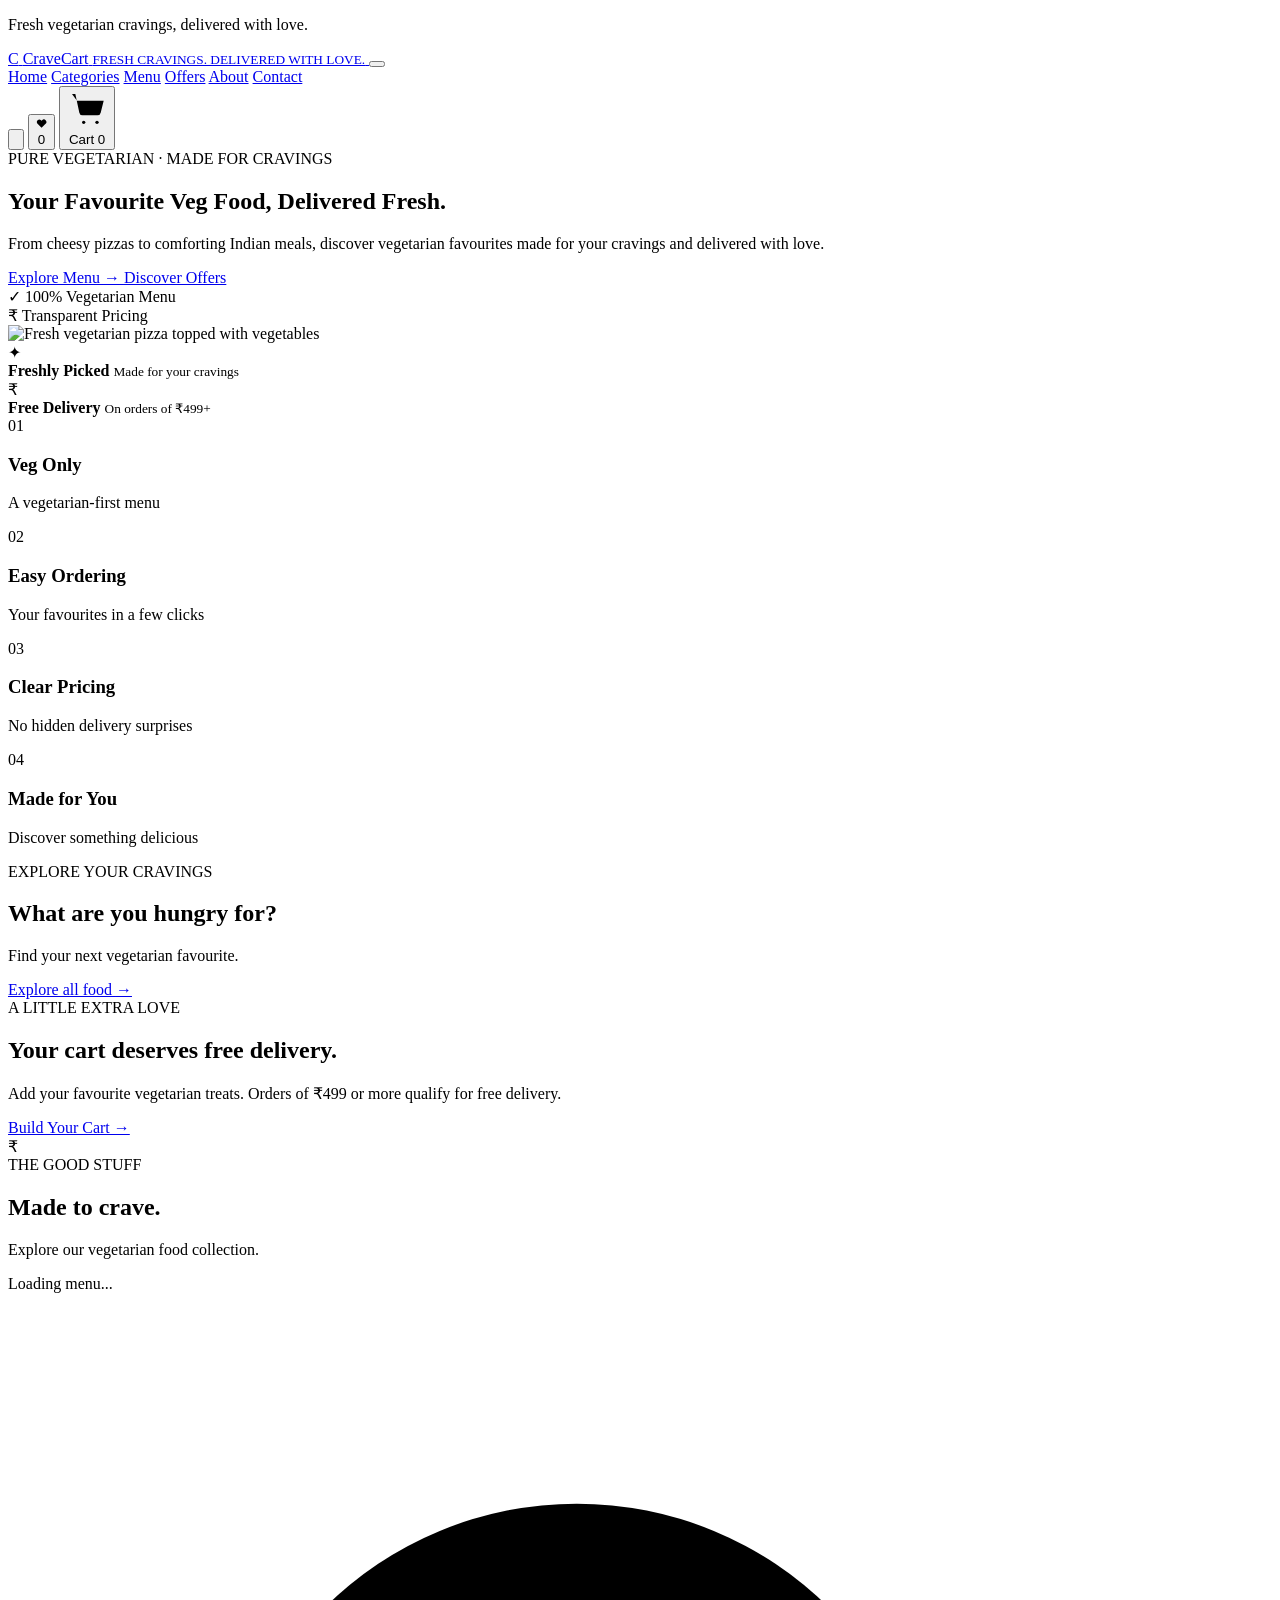
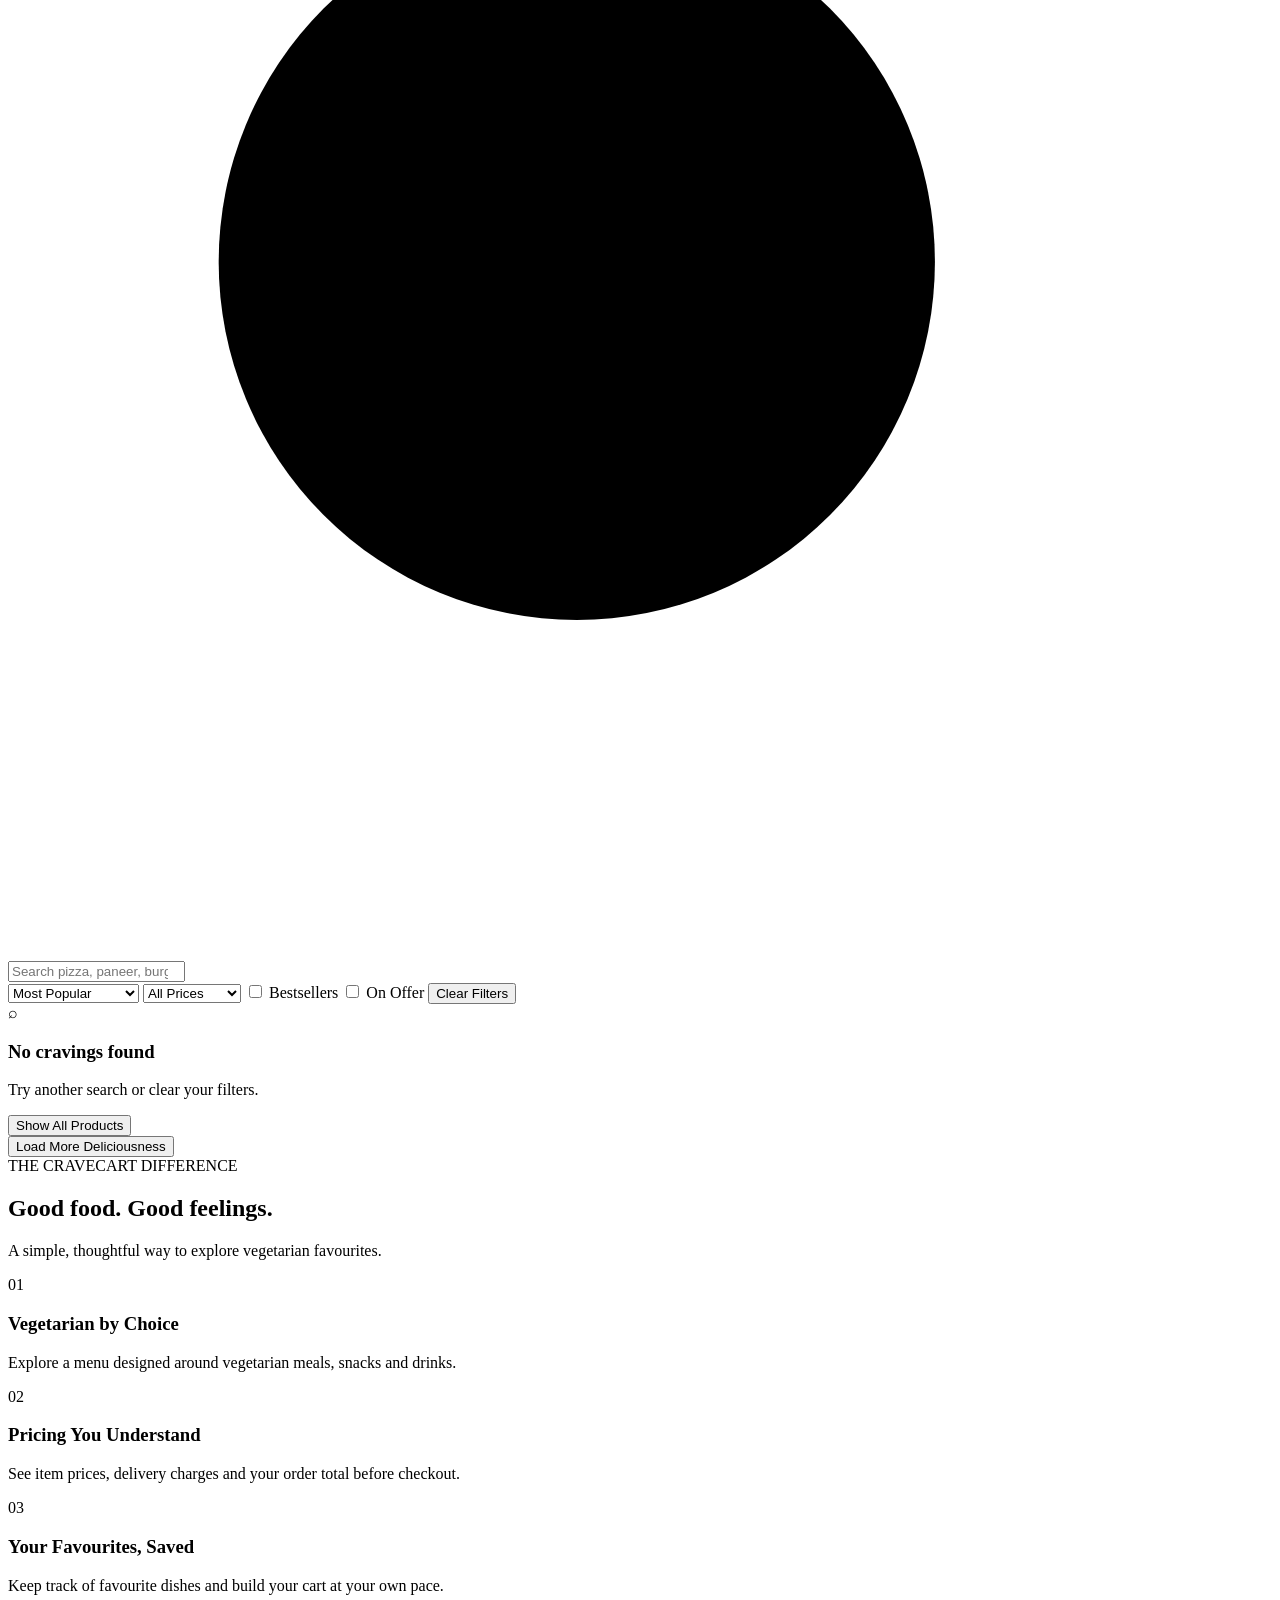
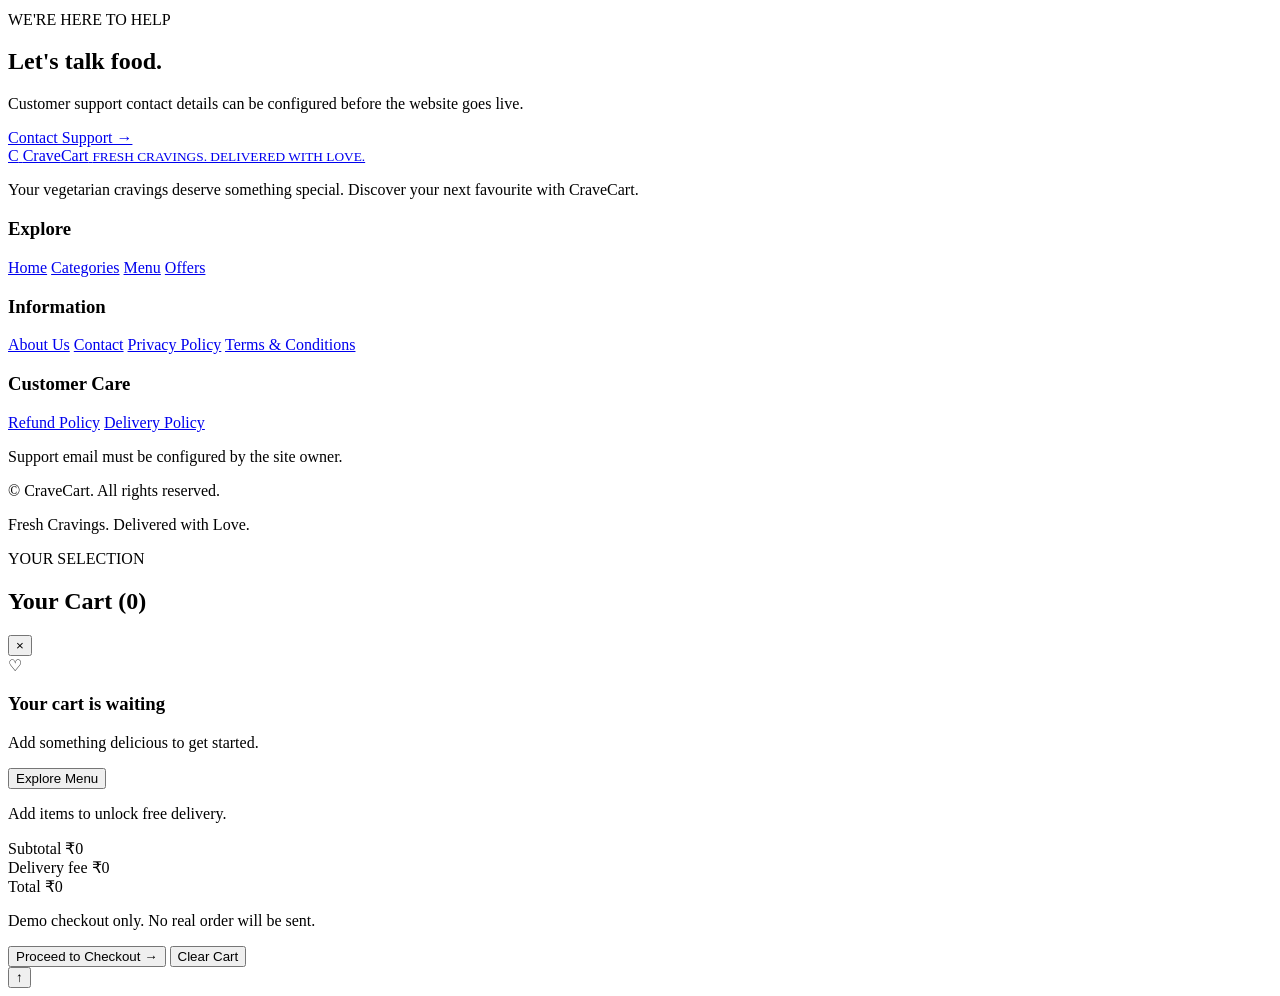
==== commit 79a8a4e7: "Update index.html" ====
--- a/index.html
+++ b/index.html
@@ -1,515 +1,664 @@
-
 <!DOCTYPE html>
 <html lang="en">
 <head>
-<meta charset="UTF-8">
-<meta name="viewport" content="width=device-width,initial-scale=1">
-<title>CraveCart — Taste the Good Life</title>
-<link rel="icon" href="https://i.postimg.cc/HkrL3C15/Crave-Cart-Glowing-Food-Delivery-Logo.png">
-<link rel="preconnect" href="https://fonts.googleapis.com">
-<link href="https://fonts.googleapis.com/css2?family=Poppins:wght@400;500;600;700;800&display=swap" rel="stylesheet">
-<script src="https://unpkg.com/lucide@latest"></script>
-<style>
-:root{--bg:#080808;--panel:#111;--card:#151515;--orange:#ff7518;--text:#f8f8f8;--muted:#969696;--line:#292929}
-*{box-sizing:border-box}
-html{scroll-behavior:smooth;scroll-padding-top:100px}
-body{margin:0;background:var(--bg);color:var(--text);font-family:Poppins,sans-serif}
-button,input,select,textarea{font:inherit}
-button{cursor:pointer}
-button:focus-visible,input:focus-visible,select:focus-visible{outline:2px solid var(--orange);outline-offset:2px}
-svg{width:19px;height:19px;vertical-align:middle}
-a{color:inherit;text-decoration:none}
-.topbar{padding:9px 5%;text-align:center;background:#1a100a;color:#ffb782;font-size:12px}
-header{position:sticky;top:0;z-index:8;background:#090909ed;backdrop-filter:blur(16px);border-bottom:1px solid var(--line)}
-.nav{max-width:1400px;margin:auto;padding:15px 5%;display:flex;align-items:center;gap:26px}
-.logo{font-size:26px;font-weight:800;letter-spacing:-1.4px;color:var(--orange);white-space:nowrap}
-.logo span{color:white}
-.search{display:flex;align-items:center;gap:10px;flex:1;background:#151515;border:1px solid #303030;padding:0 14px;border-radius:12px}
-.search:focus-within{border-color:var(--orange)}
-.search input{width:100%;min-width:0;background:transparent;color:white;border:0;outline:0;padding:13px 0}
-.search svg{color:var(--muted)}
-.iconbtn{display:inline-flex;align-items:center;justify-content:center;gap:8px;border:1px solid #303030;background:#151515;color:white;border-radius:11px;padding:11px 13px}
-.iconbtn:hover{border-color:var(--orange)}
-.cartbtn{background:var(--orange);color:#15100b;border:0;font-weight:700}
-.count{background:#111;color:white;border-radius:20px;padding:2px 7px;font-size:11px}
-.container{width:min(1400px,92%);margin:auto}
-.hero{position:relative;overflow:hidden;margin:28px auto 34px;min-height:370px;border:1px solid #42210e;border-radius:25px;background:radial-gradient(ellipse at 75% 55%,#ff75183c,transparent 44%),linear-gradient(110deg,#17100b,#0c0b0a 65%,#1b1009);display:grid;grid-template-columns:1.1fr .9fr;align-items:center;padding:48px 6%}
-.hero:before{content:"";position:absolute;width:320px;height:320px;border-radius:50%;border:1px solid #ff75182b;right:12%;top:10%}
-.hero-copy{position:relative;z-index:1}
-.eyebrow{display:inline-flex;align-items:center;gap:7px;color:#ffb17b;background:#ff751815;border:1px solid #ff75183d;border-radius:30px;padding:8px 13px;font-size:12px;font-weight:600}
-.hero h1{font-size:clamp(35px,5vw,64px);line-height:1.12;letter-spacing:-2px;margin:20px 0 14px}
-.hero h1 span{color:var(--orange)}
-.hero p{color:#aaa;max-width:440px;line-height:1.8;font-size:14px}
-.primary{display:inline-flex;align-items:center;justify-content:center;gap:9px;background:var(--orange);border:0;color:#15100b;border-radius:11px;padding:13px 19px;font-weight:800;transition:.2s}
-.primary:hover{transform:translateY(-2px);box-shadow:0 8px 28px #ff751832}
-.hero .primary{margin-top:13px}
-.hero-art{position:relative;display:grid;place-items:center;min-height:260px}
-.hero-art img{width:min(100%,400px);height:280px;object-fit:cover;border-radius:50%;filter:drop-shadow(0 20px 30px #000);mask-image:radial-gradient(ellipse,#000 52%,transparent 72%)}
-.float-tag{position:absolute;background:#181512;border:1px solid #3b2b20;border-radius:13px;padding:11px 14px;box-shadow:0 8px 30px #0008;font-size:12px}
-.float-tag b{display:block;color:var(--orange);font-size:14px}
-.tag-one{top:25px;right:0}.tag-two{bottom:25px;left:0}
-.benefits{display:grid;grid-template-columns:repeat(3,1fr);gap:13px;margin-bottom:42px}
-.benefit{display:flex;gap:13px;align-items:center;padding:16px;border:1px solid var(--line);border-radius:14px;background:linear-gradient(130deg,#151515,#0d0d0d)}
-.benefit .ico{width:42px;height:42px;flex-shrink:0;display:grid;place-items:center;border-radius:12px;color:var(--orange);background:#ff751817}
-.benefit b{display:block;font-size:13px}.benefit small{color:var(--muted);font-size:11px}
-.section{margin:38px 0}
-.section-head{display:flex;justify-content:space-between;align-items:end;gap:15px;margin-bottom:18px}
-.section-head h2{font-size:clamp(22px,3vw,30px);letter-spacing:-.8px;margin:0}
-.section-head p{margin:5px 0 0;color:var(--muted);font-size:12px}
-.linkbtn{background:transparent;border:0;color:var(--orange);font-weight:700}
-.categories{display:flex;gap:10px;overflow-x:auto;padding:2px 1px 13px;scrollbar-width:thin}
-.chip{display:flex;align-items:center;gap:8px;white-space:nowrap;background:#121212;color:#ddd;border:1px solid #2c2c2c;padding:10px 15px;border-radius:12px}
-.chip svg{color:var(--orange);width:17px}
-.chip.active,.chip:hover{background:#ff75181a;border-color:var(--orange);color:#fff}
-.filters{display:grid;grid-template-columns:1.1fr 1fr 1fr 1fr auto;gap:10px;margin:18px 0}
-.control{min-width:0;background:#121212;color:white;border:1px solid #303030;border-radius:10px;padding:12px}
-.pricebox{display:flex;align-items:center;gap:10px;background:#121212;border:1px solid #303030;border-radius:10px;padding:0 10px;font-size:12px;color:var(--muted)}
-.pricebox input{width:100%;accent-color:var(--orange)}
-.product-grid{display:grid;grid-template-columns:repeat(4,minmax(0,1fr));gap:17px}
-.product{position:relative;overflow:hidden;background:var(--card);border:1px solid #242424;border-radius:17px;transition:transform .22s,border-color .22s}
-.product:hover{transform:translateY(-5px);border-color:#75401f}
-.product-img{position:relative;background:#1a1a1a;overflow:hidden}
-.product-img img{width:100%;height:190px;object-fit:cover;display:block;transition:transform .35s}
-.product:hover .product-img img{transform:scale(1.05)}
-.vegmark{position:absolute;left:11px;top:11px;background:#0b160e;border:1px solid #4b9859;border-radius:6px;width:20px;height:20px;display:grid;place-items:center}
-.vegmark:after{content:"";width:8px;height:8px;background:#55d66c;border-radius:50%}
-.fav{position:absolute;right:10px;top:10px;width:35px;height:35px;border:0;border-radius:50%;background:#101010d9;color:#fff;display:grid;place-items:center}
-.fav.active{color:#ff5267}
-.badge{position:absolute;left:10px;bottom:10px;background:var(--orange);color:#111;font-weight:800;font-size:10px;padding:5px 8px;border-radius:6px}
-.product-body{padding:14px}
-.product-top{display:flex;align-items:start;justify-content:space-between;gap:8px}
-.product h3{font-size:14px;line-height:1.5;margin:0}
-.rating{font-size:11px;color:#ffd166;white-space:nowrap}
-.product-desc{color:var(--muted);font-size:11px;line-height:1.6;margin:7px 0;min-height:35px}
-.product-bottom{display:flex;justify-content:space-between;align-items:center;gap:8px;margin-top:13px}
-.price{font-size:19px;font-weight:800}
-.add{display:flex;align-items:center;gap:5px;background:#ff751816;color:var(--orange);border:1px solid #ff75184d;border-radius:9px;padding:8px 11px;font-weight:800}
-.add:hover{background:var(--orange);color:#111}
-.add svg{width:16px}
-.results{color:var(--muted);font-size:12px}
-.empty{grid-column:1/-1;text-align:center;padding:55px 15px;color:var(--muted);border:1px dashed #333;border-radius:15px}
-.empty svg{width:35px;height:35px;color:var(--orange)}
-.promo{display:flex;justify-content:space-between;align-items:center;gap:20px;padding:28px 5%;border:1px solid #3c2618;border-radius:18px;background:linear-gradient(110deg,#25150c,#111 65%);margin:45px 0}
-.promo h2{margin:0 0 6px;font-size:22px}.promo p{margin:0;color:var(--muted);font-size:12px}
-footer{border-top:1px solid var(--line);padding:35px 4% 100px;color:var(--muted);font-size:12px}
-.footer-inner{max-width:1400px;margin:auto;display:flex;justify-content:space-between;gap:25px;flex-wrap:wrap}
-.footer-inner p{max-width:360px;line-height:1.8}
-.bottomnav{display:none}
-/* Popup */
-.modal{display:none;position:fixed;inset:0;z-index:20;background:#000c;backdrop-filter:blur(7px);padding:18px;overflow-y:auto}
-.modal.show{display:flex;align-items:center;justify-content:center}
-.dialog{width:min(720px,100%);max-height:94vh;overflow-y:auto;background:#101010;border:1px solid #383838;border-radius:20px;padding:23px;box-shadow:0 25px 100px #000}
-.dialog-head{display:flex;justify-content:space-between;align-items:center;gap:10px;margin-bottom:15px}
-.dialog-head h2{margin:0;font-size:22px}
-.closebtn{width:38px;height:38px;border-radius:10px;background:#222;color:#fff;border:1px solid #444}
-.cartline{display:grid;grid-template-columns:1fr auto;gap:12px;padding:13px 0;border-bottom:1px solid #2b2b2b}
-.cartline b{font-size:13px}.cartline small{color:var(--muted)}
-.qty{display:flex;align-items:center;gap:9px;margin-top:7px}
-.qty button{width:27px;height:27px;border-radius:7px;background:#222;color:white;border:1px solid #444}
-.billrow{display:flex;justify-content:space-between;gap:12px;padding:8px 0;border-bottom:1px solid #2a2a2a;font-size:13px}
-.totalrow{font-size:19px;font-weight:800;color:var(--orange)}
-.formgrid{display:grid;grid-template-columns:1fr 1fr;gap:13px;margin:17px 0}
-.field label{display:block;font-size:11px;color:#aaa;margin-bottom:6px}
-.field input,.field textarea{width:100%;padding:12px;background:#171717;color:white;border:1px solid #383838;border-radius:9px}
-.field textarea{resize:vertical}
-.full{grid-column:1/-1}
-.addressopts{display:flex;gap:9px;flex-wrap:wrap;margin:8px 0 12px}
-.addressopts label{border:1px solid #393939;padding:10px 12px;border-radius:9px;font-size:12px}
-.paychoice{display:flex;align-items:center;gap:10px;padding:13px;border:1px solid #ff75185c;background:#ff751810;border-radius:10px;font-size:13px}
-.paychoice input{accent-color:var(--orange)}
-.note{font-size:11px;color:var(--muted);line-height:1.6}
-.bill{background:#171717;border:1px dashed #666;padding:17px;border-radius:12px;margin-top:15px}
-.bill h3{color:var(--orange);margin:0 0 8px}
-.popup-actions{display:flex;gap:9px;flex-wrap:wrap;margin-top:15px}
-.close-bottom{width:100%;padding:12px;background:#222;color:white;border:1px solid #444;border-radius:10px;margin-top:17px}
-.toast{position:fixed;z-index:50;left:50%;bottom:90px;transform:translate(-50%,20px);opacity:0;pointer-events:none;background:#f5f5f5;color:#111;border-radius:10px;padding:12px 18px;font-size:12px;font-weight:700;transition:.25s;box-shadow:0 8px 30px #0007}
-.toast.show{opacity:1;transform:translate(-50%,0)}
-@media(max-width:1050px){.product-grid{grid-template-columns:repeat(3,minmax(0,1fr))}.filters{grid-template-columns:repeat(3,minmax(0,1fr))}.hero{padding:38px 5%}}
-@media(max-width:700px){
- .topbar{font-size:10px}.nav{padding:12px 4%;gap:10px;flex-wrap:wrap}
- .logo{font-size:23px}.search{order:3;flex-basis:100%;padding:0 11px}.nav .cartbtn{margin-left:auto}
- .container{width:92%}.hero{grid-template-columns:1fr;min-height:auto;padding:30px 7%;margin-top:18px}
- .hero h1{font-size:42px}.hero-art{min-height:200px}.hero-art img{height:225px;width:100%}
- .float-tag{font-size:10px}.tag-one{top:10px;right:0}.tag-two{bottom:10px;left:0}
- .benefits{gap:8px}.benefit{padding:10px;display:block}.benefit .ico{margin-bottom:8px;width:35px;height:35px}.benefit b{font-size:11px}.benefit small{font-size:10px}
- .section{margin:28px 0}.product-grid{grid-template-columns:repeat(2,minmax(0,1fr));gap:10px}
- .product-img img{height:135px}.product-body{padding:10px}.product h3{font-size:12px}.product-desc{font-size:10px;min-height:32px}.price{font-size:16px}.add{padding:7px 9px;font-size:11px}
- .filters{grid-template-columns:1fr 1fr;gap:8px}.pricebox{min-height:42px}.promo{padding:20px;align-items:start}.promo h2{font-size:18px}
- .bottomnav{display:flex;position:fixed;bottom:0;left:0;right:0;z-index:10;background:#0d0d0df5;backdrop-filter:blur(15px);border-top:1px solid #303030;justify-content:space-around;padding:9px 4px calc(9px + env(safe-area-inset-bottom))}
- .bottomnav button{display:flex;flex-direction:column;align-items:center;gap:4px;background:none;border:0;color:#999;font-size:9px;min-width:48px}
- .bottomnav button svg{width:20px;height:20px}.bottomnav button.active{color:var(--orange)}
- footer{padding-bottom:95px}.formgrid{grid-template-columns:1fr}.full{grid-column:auto}.dialog{padding:16px}.modal{padding:9px}
-}
-@media(prefers-reduced-motion:reduce){*{scroll-behavior:auto!important;transition:none!important}}
-</style>
+    <meta charset="UTF-8">
+    <meta name="viewport" content="width=device-width, initial-scale=1.0">
+
+    <title>CraveCart | Premium Vegetarian Food Delivery</title>
+
+    <meta name="description"
+          content="Discover delicious vegetarian food with CraveCart. Fresh cravings, delivered with love.">
+
+    <meta name="theme-color" content="#000000">
+
+    <meta property="og:title" content="CraveCart - Fresh Cravings">
+    <meta property="og:description"
+          content="Your favourite vegetarian food, delivered fresh.">
+
+    <link rel="icon"
+          type="image/png"
+          href="https://i.postimg.cc/HkrL3C15/Crave-Cart-Glowing-Food-Delivery-Logo.png">
+
+    <link rel="preconnect" href="https://fonts.googleapis.com">
+    <link rel="preconnect" href="https://fonts.gstatic.com" crossorigin>
+
+    <link href="https://fonts.googleapis.com/css2?family=Poppins:wght@400;500;600;700;800&display=swap"
+          rel="stylesheet">
+
+    <link rel="stylesheet" href="style.css">
+
+    <script src="app.js" defer></script>
 </head>
+
 <body>
-<div class="topbar">✦ Fresh vegetarian food · Delicious deals · Made for your cravings</div>
-<header>
-  <div class="nav">
-    <a href="#" class="logo">Crave<span>Cart.</span></a>
-    <label class="search">
-      <i data-lucide="search"></i>
-      <input id="search" placeholder="Search pizza, paneer, dosa..." oninput="renderProducts()">
-      <kbd style="color:#888;font-size:10px">⌕</kbd>
-    </label>
-    <button class="iconbtn" onclick="showFavourites()"><i data-lucide="heart"></i><span class="desktop-text">Saved</span></button>
-    <button class="iconbtn cartbtn" onclick="openCart()"><i data-lucide="shopping-bag"></i> Cart <span class="count" id="cartCount">0</span></button>
-  </div>
-</header>
-
-<main class="container" id="home">
-  <section class="hero">
-    <div class="hero-copy">
-      <span class="eyebrow"><i data-lucide="sparkles" style="width:15px"></i> GOOD FOOD, GOOD MOOD</span>
-      <h1>Big cravings.<br><span>Better bites.</span></h1>
-      <p>From cheesy pizzas to spicy paneer and sweet treats — discover vegetarian favourites made to brighten your day.</p>
-      <button class="primary" onclick="document.getElementById('menu').scrollIntoView({behavior:'smooth'})">Explore Menu <i data-lucide="arrow-up-right"></i></button>
+
+    <!-- ANNOUNCEMENT BAR -->
+    <div class="announcement-bar">
+        <p>
+            <span class="announcement-dot"></span>
+            Fresh vegetarian cravings, delivered with love.
+        </p>
     </div>
-    <div class="hero-art">
-      <img src="https://images.unsplash.com/photo-1513104890138-7c749659a591?auto=format&fit=crop&w=850&q=85" alt="Freshly baked vegetarian pizza">
-      <div class="float-tag tag-one"><b>100+ choices</b>All vegetarian</div>
-      <div class="float-tag tag-two"><b>Made with love</b>For every craving</div>
+
+    <!-- NAVIGATION -->
+    <header class="site-header">
+
+        <nav class="navbar container" aria-label="Main navigation">
+
+            <a href="#home" class="brand" aria-label="CraveCart home">
+                <span class="brand-icon">C</span>
+
+                <span class="brand-text">
+                    Crave<span>Cart</span>
+                    <small>FRESH CRAVINGS. DELIVERED WITH LOVE.</small>
+                </span>
+            </a>
+
+            <button
+                class="mobile-menu-toggle"
+                id="mobileMenuToggle"
+                aria-label="Open navigation menu"
+                aria-expanded="false"
+                aria-controls="navLinks">
+
+                <span></span>
+                <span></span>
+                <span></span>
+            </button>
+
+            <div class="nav-links" id="navLinks">
+                <a href="#home" class="nav-link active">Home</a>
+                <a href="#categories" class="nav-link">Categories</a>
+                <a href="#menu" class="nav-link">Menu</a>
+                <a href="#offers" class="nav-link">Offers</a>
+                <a href="#about" class="nav-link">About</a>
+                <a href="#contact" class="nav-link">Contact</a>
+            </div>
+
+            <div class="nav-actions">
+
+                <button
+                    class="icon-button"
+                    id="searchToggle"
+                    aria-label="Focus product search">
+                    <svg viewBox="0 0 24 24" aria-hidden="true">
+                        <circle cx="10.8" cy="10.8" r="6.8"></circle>
+                        <path d="m16 16 5 5"></path>
+                    </svg>
+                </button>
+
+                <button
+                    class="icon-button wishlist-nav"
+                    id="wishlistToggle"
+                    aria-label="Show favourites">
+
+                    <svg viewBox="0 0 24 24" aria-hidden="true">
+                        <path d="M20.8 4.6a5.4 5.4 0 0 0-7.6 0L12 5.8l-1.2-1.2a5.4 5.4 0 0 0-7.6 7.6l1.2 1.2L12 21l7.6-7.6 1.2-1.2a5.4 5.4 0 0 0 0-7.6Z"></path>
+                    </svg>
+
+                    <span class="count-badge" id="wishlistCount">0</span>
+                </button>
+
+                <button
+                    class="cart-button"
+                    id="cartToggle"
+                    aria-label="Open shopping cart">
+
+                    <svg viewBox="0 0 24 24" aria-hidden="true">
+                        <path d="M3 3h2l2.4 11.2a2 2 0 0 0 2 1.6h8.8a2 2 0 0 0 2-1.6L22 7H6"></path>
+                        <circle cx="10" cy="20" r="1"></circle>
+                        <circle cx="18" cy="20" r="1"></circle>
+                    </svg>
+
+                    <span>Cart</span>
+                    <span class="count-badge" id="cartCount">0</span>
+                </button>
+
+            </div>
+
+        </nav>
+
+    </header>
+
+    <main>
+
+        <!-- HERO SECTION -->
+        <section class="hero-section" id="home">
+
+            <div class="hero-glow hero-glow-one"></div>
+            <div class="hero-glow hero-glow-two"></div>
+
+            <div class="container hero-grid">
+
+                <div class="hero-content">
+
+                    <span class="eyebrow">
+                        <span class="veg-symbol"></span>
+                        PURE VEGETARIAN · MADE FOR CRAVINGS
+                    </span>
+
+                    <h1>
+                        Your Favourite
+                        <span class="text-orange">Veg Food,</span>
+                        Delivered Fresh.
+                    </h1>
+
+                    <p class="hero-description">
+                        From cheesy pizzas to comforting Indian meals,
+                        discover vegetarian favourites made for your
+                        cravings and delivered with love.
+                    </p>
+
+                    <div class="hero-buttons">
+                        <a href="#menu" class="btn btn-primary">
+                            Explore Menu <span>→</span>
+                        </a>
+
+                        <a href="#offers" class="btn btn-secondary">
+                            Discover Offers
+                        </a>
+                    </div>
+
+                    <div class="hero-trust">
+
+                        <div class="trust-item">
+                            <span class="trust-icon">✓</span>
+                            <span>100% Vegetarian Menu</span>
+                        </div>
+
+                        <div class="trust-item">
+                            <span class="trust-icon">₹</span>
+                            <span>Transparent Pricing</span>
+                        </div>
+
+                    </div>
+
+                </div>
+
+                <div class="hero-visual">
+
+                    <div class="hero-image-frame">
+
+                        <img
+                            src="https://images.unsplash.com/photo-1565299624946-b28f40a0ae38?auto=format&fit=crop&w=1100&q=85"
+                            alt="Fresh vegetarian pizza topped with vegetables"
+                            class="hero-image"
+                            fetchpriority="high">
+
+                        <div class="floating-card floating-card-top">
+                            <span class="floating-icon">✦</span>
+                            <div>
+                                <strong>Freshly Picked</strong>
+                                <small>Made for your cravings</small>
+                            </div>
+                        </div>
+
+                        <div class="floating-card floating-card-bottom">
+                            <span class="floating-icon">₹</span>
+                            <div>
+                                <strong>Free Delivery</strong>
+                                <small>On orders of ₹499+</small>
+                            </div>
+                        </div>
+
+                    </div>
+
+                    <div class="hero-circle"></div>
+
+                </div>
+
+            </div>
+
+        </section>
+
+        <!-- BENEFITS STRIP -->
+        <section class="benefits-strip">
+            <div class="container benefits-grid">
+
+                <div class="benefit-item">
+                    <span class="benefit-icon">01</span>
+                    <div>
+                        <h3>Veg Only</h3>
+                        <p>A vegetarian-first menu</p>
+                    </div>
+                </div>
+
+                <div class="benefit-item">
+                    <span class="benefit-icon">02</span>
+                    <div>
+                        <h3>Easy Ordering</h3>
+                        <p>Your favourites in a few clicks</p>
+                    </div>
+                </div>
+
+                <div class="benefit-item">
+                    <span class="benefit-icon">03</span>
+                    <div>
+                        <h3>Clear Pricing</h3>
+                        <p>No hidden delivery surprises</p>
+                    </div>
+                </div>
+
+                <div class="benefit-item">
+                    <span class="benefit-icon">04</span>
+                    <div>
+                        <h3>Made for You</h3>
+                        <p>Discover something delicious</p>
+                    </div>
+                </div>
+
+            </div>
+        </section>
+
+        <!-- CATEGORIES -->
+        <section class="section container" id="categories">
+
+            <div class="section-heading">
+
+                <div>
+                    <span class="section-kicker">EXPLORE YOUR CRAVINGS</span>
+                    <h2>What are you <span class="text-orange">hungry for?</span></h2>
+                    <p>Find your next vegetarian favourite.</p>
+                </div>
+
+                <a href="#menu" class="text-link">
+                    Explore all food <span>→</span>
+                </a>
+
+            </div>
+
+            <div class="category-grid" id="categoryGrid">
+                <!-- Categories are rendered by app.js -->
+            </div>
+
+        </section>
+
+        <!-- PROMOTIONAL BANNER -->
+        <section class="promo-section container" id="offers">
+
+            <div class="promo-card">
+
+                <div class="promo-content">
+                    <span class="promo-label">A LITTLE EXTRA LOVE</span>
+
+                    <h2>
+                        Your cart deserves
+                        <span class="text-orange">free delivery.</span>
+                    </h2>
+
+                    <p>
+                        Add your favourite vegetarian treats.
+                        Orders of ₹499 or more qualify for free delivery.
+                    </p>
+
+                    <a href="#menu" class="btn btn-primary">
+                        Build Your Cart →
+                    </a>
+                </div>
+
+                <div class="promo-art" aria-hidden="true">
+                    <div class="promo-orbit"></div>
+                    <div class="promo-symbol">₹</div>
+                </div>
+
+            </div>
+
+        </section>
+
+        <!-- MENU -->
+        <section class="section menu-section" id="menu">
+
+            <div class="container">
+
+                <div class="section-heading">
+
+                    <div>
+                        <span class="section-kicker">THE GOOD STUFF</span>
+                        <h2>Made to <span class="text-orange">crave.</span></h2>
+                        <p>Explore our vegetarian food collection.</p>
+                    </div>
+
+                    <span class="product-count" id="productCount">
+                        Loading menu...
+                    </span>
+
+                </div>
+
+                <!-- SEARCH AND FILTERS -->
+                <div class="filter-panel">
+
+                    <div class="search-box">
+                        <svg viewBox="0 0 24 24" aria-hidden="true">
+                            <circle cx="10.8" cy="10.8" r="6.8"></circle>
+                            <path d="m16 16 5 5"></path>
+                        </svg>
+
+                        <input
+                            type="search"
+                            id="productSearch"
+                            placeholder="Search pizza, paneer, burgers..."
+                            aria-label="Search vegetarian products">
+                    </div>
+
+                    <select id="sortProducts" aria-label="Sort products">
+                        <option value="popular">Most Popular</option>
+                        <option value="price-low">Price: Low to High</option>
+                        <option value="price-high">Price: High to Low</option>
+                        <option value="newest">Newest First</option>
+                    </select>
+
+                    <select id="priceFilter" aria-label="Filter by price">
+                        <option value="all">All Prices</option>
+                        <option value="under150">Under ₹150</option>
+                        <option value="150-300">₹150 – ₹300</option>
+                        <option value="above300">Above ₹300</option>
+                    </select>
+
+                    <label class="filter-checkbox">
+                        <input type="checkbox" id="bestsellerFilter">
+                        <span>Bestsellers</span>
+                    </label>
+
+                    <label class="filter-checkbox">
+                        <input type="checkbox" id="discountFilter">
+                        <span>On Offer</span>
+                    </label>
+
+                    <button class="clear-filters" id="clearFilters">
+                        Clear Filters
+                    </button>
+
+                </div>
+
+                <div class="active-filters" id="activeFilters"></div>
+
+                <!-- PRODUCT GRID -->
+                <div
+                    class="product-grid"
+                    id="productGrid"
+                    aria-live="polite">
+
+                    <!-- Products are rendered by app.js -->
+
+                </div>
+
+                <div class="empty-state hidden" id="emptyProducts">
+                    <div class="empty-state-icon">⌕</div>
+                    <h3>No cravings found</h3>
+                    <p>Try another search or clear your filters.</p>
+
+                    <button class="btn btn-primary" id="emptyClearFilters">
+                        Show All Products
+                    </button>
+                </div>
+
+                <div class="load-more-wrap">
+                    <button class="btn btn-secondary" id="loadMore">
+                        Load More Deliciousness
+                    </button>
+                </div>
+
+            </div>
+
+        </section>
+
+        <!-- WHY CRAVECART -->
+        <section class="section why-section" id="about">
+
+            <div class="container">
+
+                <div class="section-heading centered-heading">
+                    <span class="section-kicker">THE CRAVECART DIFFERENCE</span>
+
+                    <h2>
+                        Good food.
+                        <span class="text-orange">Good feelings.</span>
+                    </h2>
+
+                    <p>
+                        A simple, thoughtful way to explore vegetarian favourites.
+                    </p>
+                </div>
+
+                <div class="why-grid">
+
+                    <article class="why-card">
+                        <span class="why-number">01</span>
+                        <h3>Vegetarian by Choice</h3>
+                        <p>
+                            Explore a menu designed around vegetarian
+                            meals, snacks and drinks.
+                        </p>
+                    </article>
+
+                    <article class="why-card">
+                        <span class="why-number">02</span>
+                        <h3>Pricing You Understand</h3>
+                        <p>
+                            See item prices, delivery charges and your
+                            order total before checkout.
+                        </p>
+                    </article>
+
+                    <article class="why-card">
+                        <span class="why-number">03</span>
+                        <h3>Your Favourites, Saved</h3>
+                        <p>
+                            Keep track of favourite dishes and build
+                            your cart at your own pace.
+                        </p>
+                    </article>
+
+                </div>
+
+            </div>
+
+        </section>
+
+        <!-- CONTACT -->
+        <section class="section contact-section container" id="contact">
+
+            <div class="contact-card">
+
+                <div>
+                    <span class="section-kicker">WE'RE HERE TO HELP</span>
+
+                    <h2>Let's talk <span class="text-orange">food.</span></h2>
+
+                    <p>
+                        Customer support contact details can be configured
+                        before the website goes live.
+                    </p>
+                </div>
+
+                <a href="mailto:hello@example.com" class="btn btn-primary">
+                    Contact Support →
+                </a>
+
+            </div>
+
+        </section>
+
+    </main>
+
+    <!-- FOOTER -->
+    <footer class="site-footer">
+
+        <div class="container footer-grid">
+
+            <div class="footer-brand">
+
+                <a href="#home" class="brand">
+                    <span class="brand-icon">C</span>
+
+                    <span class="brand-text">
+                        Crave<span>Cart</span>
+                        <small>FRESH CRAVINGS. DELIVERED WITH LOVE.</small>
+                    </span>
+                </a>
+
+                <p>
+                    Your vegetarian cravings deserve something special.
+                    Discover your next favourite with CraveCart.
+                </p>
+
+            </div>
+
+            <div class="footer-column">
+                <h3>Explore</h3>
+                <a href="#home">Home</a>
+                <a href="#categories">Categories</a>
+                <a href="#menu">Menu</a>
+                <a href="#offers">Offers</a>
+            </div>
+
+            <div class="footer-column">
+                <h3>Information</h3>
+                <a href="#about">About Us</a>
+                <a href="#contact">Contact</a>
+                <a href="#privacy" data-policy="privacy">Privacy Policy</a>
+                <a href="#terms" data-policy="terms">Terms & Conditions</a>
+            </div>
+
+            <div class="footer-column">
+                <h3>Customer Care</h3>
+                <a href="#refund" data-policy="refund">Refund Policy</a>
+                <a href="#delivery" data-policy="delivery">Delivery Policy</a>
+                <p class="footer-note">
+                    Support email must be configured by the site owner.
+                </p>
+            </div>
+
+        </div>
+
+        <div class="container footer-bottom">
+            <p>
+                © <span id="currentYear"></span> CraveCart.
+                All rights reserved.
+            </p>
+
+            <p>Fresh Cravings. Delivered with Love.</p>
+        </div>
+
+    </footer>
+
+    <!-- CART DRAWER BACKDROP -->
+    <div class="drawer-backdrop" id="drawerBackdrop"></div>
+
+    <!-- SHOPPING CART DRAWER -->
+    <aside
+        class="cart-drawer"
+        id="cartDrawer"
+        aria-label="Shopping cart"
+        aria-hidden="true"
+        inert>
+
+        <div class="drawer-header">
+            <div>
+                <span class="section-kicker">YOUR SELECTION</span>
+                <h2>Your Cart <span id="drawerItemCount">(0)</span></h2>
+            </div>
+
+            <button class="close-button" id="closeCart" aria-label="Close cart">
+                &times;
+            </button>
+        </div>
+
+        <div class="cart-items" id="cartItems">
+            <!-- Cart items are rendered by app.js -->
+        </div>
+
+        <div class="cart-empty" id="cartEmpty">
+            <div class="empty-state-icon">♡</div>
+            <h3>Your cart is waiting</h3>
+            <p>Add something delicious to get started.</p>
+
+            <button class="btn btn-primary" id="exploreFromCart">
+                Explore Menu
+            </button>
+        </div>
+
+        <div class="cart-summary" id="cartSummary">
+
+            <div class="delivery-progress">
+                <p id="deliveryMessage">
+                    Add items to unlock free delivery.
+                </p>
+
+                <div class="progress-track">
+                    <div class="progress-fill" id="deliveryProgress"></div>
+                </div>
+            </div>
+
+            <div class="summary-line">
+                <span>Subtotal</span>
+                <span id="cartSubtotal">₹0</span>
+            </div>
+
+            <div class="summary-line">
+                <span>Delivery fee</span>
+                <span id="cartDelivery">₹0</span>
+            </div>
+
+            <div class="summary-line summary-total">
+                <span>Total</span>
+                <span id="cartTotal">₹0</span>
+            </div>
+
+            <p class="demo-notice">
+                Demo checkout only. No real order will be sent.
+            </p>
+
+            <button class="btn btn-primary checkout-button" id="checkoutButton">
+                Proceed to Checkout →
+            </button>
+
+            <button class="text-button" id="clearCartButton">
+                Clear Cart
+            </button>
+
+        </div>
+
+    </aside>
+
+    <!-- GENERAL MODAL -->
+    <div class="modal-backdrop" id="modalBackdrop" hidden>
+
+        <section
+            class="modal-panel"
+            id="modalPanel"
+            role="dialog"
+            aria-modal="true"
+            aria-labelledby="modalTitle">
+
+            <button
+                class="close-button modal-close"
+                id="closeModal"
+                aria-label="Close dialog">
+                &times;
+            </button>
+
+            <div id="modalContent"></div>
+
+        </section>
+
     </div>
-  </section>
-
-  <section class="benefits">
-    <div class="benefit"><div class="ico"><i data-lucide="leaf"></i></div><div><b>100% Vegetarian</b><small>Veg-only food menu</small></div></div>
-    <div class="benefit"><div class="ico"><i data-lucide="wallet"></i></div><div><b>Cash on Delivery</b><small>Pay when it arrives</small></div></div>
-    <div class="benefit"><div class="ico"><i data-lucide="badge-percent"></i></div><div><b>Free Delivery</b><small>Orders of ₹499 or more</small></div></div>
-  </section>
-
-  <section class="section" id="menu">
-    <div class="section-head">
-      <div><h2>Find your favourite</h2><p>Good food is just a few clicks away.</p></div>
-      <span class="results" id="resultCount">100 items</span>
+
+    <!-- TOAST NOTIFICATIONS -->
+    <div
+        class="toast-container"
+        id="toastContainer"
+        aria-live="polite"
+        aria-atomic="true">
     </div>
-    <div class="categories" id="categories"></div>
-    <div class="filters">
-      <select class="control" id="sort" onchange="renderProducts()">
-        <option value="featured">✦ Recommended</option>
-        <option value="low">Price: Low to High</option>
-        <option value="high">Price: High to Low</option>
-        <option value="az">Name: A to Z</option>
-        <option value="rating">Top Rated</option>
-      </select>
-      <select class="control" id="priceFilter" onchange="renderProducts()">
-        <option value="all">Any Price</option>
-        <option value="100">Under ₹100</option>
-        <option value="200">Under ₹200</option>
-        <option value="300">Under ₹300</option>
-        <option value="500">Under ₹500</option>
-      </select>
-      <select class="control" id="ratingFilter" onchange="renderProducts()">
-        <option value="0">All Ratings</option>
-        <option value="4.5">4.5+ stars</option>
-        <option value="4.0">4.0+ stars</option>
-      </select>
-      <div class="pricebox"><span>₹0</span><input id="maxPrice" type="range" min="50" max="600" step="25" value="600" oninput="document.getElementById('maxLabel').textContent='₹'+this.value;renderProducts()"><b id="maxLabel">₹600</b></div>
-      <button class="iconbtn" onclick="clearFilters()"><i data-lucide="rotate-ccw"></i> Reset</button>
-    </div>
-    <div class="product-grid" id="products"></div>
-  </section>
-
-  <section class="promo">
-    <div><h2>Good food. Great mood. 🧡</h2><p>Add your favourites and enjoy free delivery on orders of ₹499 or more.</p></div>
-    <button class="primary" onclick="openCart()">View My Cart <i data-lucide="arrow-right"></i></button>
-  </section>
-</main>
-
-<footer>
-  <div class="footer-inner">
-    <div><div class="logo">Crave<span>Cart.</span></div><p>Bringing delicious vegetarian favourites to your table. A demo food ordering experience made with care.</p></div>
-    <div><b style="color:white">Quick Links</b><p><a href="#home">Home</a> · <a href="#menu">Menu</a> · <a href="#" onclick="showOrders();return false">My Orders</a></p></div>
-    <div><b style="color:white">Payment</b><p>Cash on Delivery available<br>Demo store · No online payment</p></div>
-  </div>
-</footer>
-
-<nav class="bottomnav">
-  <button class="active" onclick="goHome(this)"><i data-lucide="house"></i>Home</button>
-  <button onclick="goMenu(this)"><i data-lucide="search"></i>Explore</button>
-  <button onclick="showOrders()"><i data-lucide="package-check"></i>Orders</button>
-  <button onclick="showFavourites()"><i data-lucide="heart"></i>Saved</button>
-  <button onclick="openCart()"><i data-lucide="shopping-bag"></i>Cart <span id="mobileCount">0</span></button>
-</nav>
-
-<div class="modal" id="modal" onclick="if(event.target===this)closeModal()">
-  <div class="dialog">
-    <div class="dialog-head"><h2 id="modalTitle">Your Cart</h2><button class="closebtn" onclick="closeModal()" aria-label="Close popup"><i data-lucide="x"></i></button></div>
-    <div id="modalContent"></div>
-    <button class="close-bottom" onclick="closeModal()">Close Popup</button>
-  </div>
-</div>
-<div class="toast" id="toast"></div>
-
-<script>
-const groups={
-"Pizza":["Margherita Pizza","Farmhouse Pizza","Paneer Tikka Pizza","Corn Cheese Pizza","Veggie Supreme","Onion Capsicum Pizza","Cheese Burst Pizza","Mushroom Pizza","Peri Peri Pizza","Tandoori Paneer Pizza"],
-"Burger":["Classic Veg Burger","Aloo Tikki Burger","Paneer Burger","Crispy Veg Burger","Cheese Burger","Double Patty Burger","Mexican Veg Burger","Mushroom Burger","Spicy Bean Burger","Corn Cheese Burger"],
-"Indian":["Paneer Butter Masala","Shahi Paneer","Kadai Paneer","Palak Paneer","Chole Masala","Dal Makhani","Mix Veg Curry","Malai Kofta","Aloo Gobi","Rajma Masala"],
-"Rice & Biryani":["Veg Biryani","Paneer Biryani","Jeera Rice","Veg Fried Rice","Schezwan Rice","Lemon Rice","Curd Rice","Peas Pulao","Mushroom Biryani","Tawa Pulao"],
-"South Indian":["Masala Dosa","Plain Dosa","Mysore Masala Dosa","Rava Dosa","Idli Sambar","Medu Vada","Uttapam","Onion Uttapam","Paneer Dosa","Cheese Dosa"],
-"Chinese":["Veg Hakka Noodles","Schezwan Noodles","Chilli Paneer","Veg Manchurian","Crispy Corn","Spring Rolls","Chilli Potato","Honey Chilli Potato","Veg Momos","Paneer Momos"],
-"Sandwich & Wrap":["Veg Grilled Sandwich","Cheese Sandwich","Paneer Sandwich","Corn Sandwich","Aloo Wrap","Paneer Tikka Wrap","Mexican Wrap","Club Veg Sandwich","Mushroom Sandwich","Cheese Toast"],
-"Snacks":["French Fries","Peri Peri Fries","Cheese Balls","Veg Cutlet","Samosa (2 pcs)","Paneer Pakora","Onion Rings","Garlic Bread","Cheese Garlic Bread","Masala Maggi"],
-"Desserts":["Gulab Jamun","Rasgulla","Chocolate Brownie","Chocolate Cake","Vanilla Ice Cream","Chocolate Ice Cream","Kulfi","Rasmalai","Cheesecake","Choco Lava Cake"],
-"Drinks":["Masala Chai","Cold Coffee","Mango Shake","Chocolate Shake","Fresh Lime Soda","Sweet Lassi","Mango Lassi","Iced Tea","Hot Coffee","Mineral Water"]
-};
-const basePrice={"Pizza":150,"Burger":80,"Indian":160,"Rice & Biryani":130,"South Indian":70,"Chinese":100,"Sandwich & Wrap":75,"Snacks":50,"Desserts":60,"Drinks":30};
-const photos=[
-"photo-1513104890138-7c749659a591","photo-1568901346375-23c9450c58cd",
-"photo-1546069901-ba9599a7e63c","photo-1540189549336-e6e99c3679fe",
-"photo-1565299624946-b28f40a0ae38","photo-1512621776951-a57141f2eefd",
-"photo-1547592180-85f173990554","photo-1473093295043-cdd812d0e601",
-"photo-1540914124281-342587941389","photo-1504674900247-0877df9cc836"
-];
-const descriptions={
-"Pizza":"Freshly baked, loaded with delicious toppings.",
-"Burger":"A satisfying vegetarian burger made fresh.",
-"Indian":"Comforting Indian flavours and spices.",
-"Rice & Biryani":"Aromatic rice with flavourful spices.",
-"South Indian":"A classic South Indian favourite.",
-"Chinese":"Tasty Indo-Chinese vegetarian flavours.",
-"Sandwich & Wrap":"Fresh, filling and full of flavour.",
-"Snacks":"The perfect bite for any time.",
-"Desserts":"A sweet little treat to brighten your day.",
-"Drinks":"A refreshing sip for your cravings."
-};
-const products=[];
-let id=1;
-Object.entries(groups).forEach(([category,names],g)=>{
- names.forEach((name,i)=>products.push({
-  id:id++,name,category,price:basePrice[category]+(i*17%90),
-  description:descriptions[category],rating:(4.1+((i+g)%9)/10),
-  image:photos[(g+i)%photos.length],featured:i<2
- }));
-});
-
-let cart=readStore("cc-cart",[]);
-let favourites=readStore("cc-favourites",[]);
-let selectedCategory="";
-let orderHistory=readStore("cc-orders",[]);
-let lastOrder=null;
-let modalMode="cart";
-
-function readStore(key,fallback){try{return JSON.parse(localStorage.getItem(key))??fallback}catch(e){return fallback}}
-function esc(s){return String(s??"").replace(/[&<>"']/g,c=>({"&":"&amp;","<":"&lt;",">":"&gt;",'"':"&quot;","'":"&#39;"}[c]))}
-function imgURL(p){return "https://images.unsplash.com/"+p.image+"?auto=format&fit=crop&w=650&q=78"}
-function refreshIcons(){if(window.lucide)lucide.createIcons()}
-function toast(message){const el=document.getElementById("toast");el.textContent=message;el.classList.add("show");clearTimeout(window.toastTimer);window.toastTimer=setTimeout(()=>el.classList.remove("show"),2200)}
-
-function buildCategories(){
- const icons={"All":"layout-grid","Pizza":"pizza","Burger":"sandwich","Indian":"cooking-pot","Rice & Biryani":"utensils","South Indian":"soup","Chinese":"flame","Sandwich & Wrap":"sandwich","Snacks":"croissant","Desserts":"cake-slice","Drinks":"coffee"};
- document.getElementById("categories").innerHTML=
- [["All","All"],...Object.keys(groups).map(c=>[c,c])].map(([c,label])=>
- `<button class="chip ${c==="All"?"active":""}" onclick="setCategory('${esc(c)}',this)"><i data-lucide="${icons[c]||"utensils"}"></i>${label}</button>`
- ).join("");
- refreshIcons();
-}
-function setCategory(c,btn){
- selectedCategory=c==="All"?"":c;
- document.querySelectorAll(".chip").forEach(x=>x.classList.remove("active"));
- btn.classList.add("active");
- renderProducts();
-}
-function renderProducts(){
- const q=document.getElementById("search").value.toLowerCase().trim();
- const maxPrice=Number(document.getElementById("maxPrice").value);
- const priceFilter=document.getElementById("priceFilter").value;
- const rating=Number(document.getElementById("ratingFilter").value);
- let list=products.filter(p=>
-  (!selectedCategory||p.category===selectedCategory)&&
-  (p.name.toLowerCase().includes(q)||p.category.toLowerCase().includes(q)||p.description.toLowerCase().includes(q))&&
-  p.price<=maxPrice&&(priceFilter==="all"||p.price<Number(priceFilter))&&p.rating>=rating
- );
- const sort=document.getElementById("sort").value;
- if(sort==="low")list.sort((a,b)=>a.price-b.price);
- if(sort==="high")list.sort((a,b)=>b.price-a.price);
- if(sort==="az")list.sort((a,b)=>a.name.localeCompare(b.name));
- if(sort==="rating")list.sort((a,b)=>b.rating-a.rating);
- if(sort==="featured")list.sort((a,b)=>Number(b.featured)-Number(a.featured));
- document.getElementById("resultCount").textContent=`${list.length} items`;
- document.getElementById("products").innerHTML=list.length?list.map(p=>{
-  const fav=favourites.includes(p.id);
-  return `<article class="product">
-   <div class="product-img">
-    <img src="${imgURL(p)}" alt="${esc(p.name)}" loading="lazy" onerror="this.style.opacity='.2'">
-    <span class="vegmark" title="Vegetarian"></span>
-    ${p.featured?'<span class="badge">POPULAR</span>':""}
-    <button class="fav ${fav?"active":""}" onclick="toggleFav(${p.id})" aria-label="Save ${esc(p.name)}"><i data-lucide="${fav?"heart":"heart"}" ${fav?'fill="#ff5267"':''}></i></button>
-   </div>
-   <div class="product-body">
-    <div class="product-top"><h3>${esc(p.name)}</h3><span class="rating">★ ${p.rating.toFixed(1)}</span></div>
-    <p class="product-desc">${esc(p.description)}</p>
-    <div class="product-bottom"><span class="price">₹${p.price}</span>
-     <button class="add" onclick="addToCart(${p.id})"><i data-lucide="plus"></i> Add</button></div>
-   </div>
-  </article>`;
- }).join(""):`<div class="empty"><i data-lucide="search-x"></i><h3>No food found</h3><p>Try changing your search or filters.</p><button class="primary" onclick="clearFilters()">Clear filters</button></div>`;
- refreshIcons();
-}
-function clearFilters(){
- document.getElementById("search").value="";
- document.getElementById("sort").value="featured";
- document.getElementById("priceFilter").value="all";
- document.getElementById("ratingFilter").value="0";
- document.getElementById("maxPrice").value=600;
- document.getElementById("maxLabel").textContent="₹600";
- selectedCategory="";
- buildCategories();renderProducts();
-}
-function toggleFav(id){
- favourites=favourites.includes(id)?favourites.filter(x=>x!==id):[...favourites,id];
- localStorage.setItem("cc-favourites",JSON.stringify(favourites));
- renderProducts();
- toast(favourites.includes(id)?"Added to saved items":"Removed from saved items");
-}
-function showFavourites(){
- const list=products.filter(p=>favourites.includes(p.id));
- showProductList("Saved Favourites",list);
-}
-function showProductList(title,list){
- modalMode="list";
- document.getElementById("modalTitle").textContent=title;
- document.getElementById("modalContent").innerHTML=list.length?list.map(p=>
- `<div class="cartline"><div><b>${esc(p.name)}</b><br><small>${esc(p.category)}</small></div><div><b>₹${p.price}</b><br><button class="linkbtn" onclick="addToCart(${p.id})">+ Add</button></div></div>`
- ).join(""):`<p class="note">Nothing here yet. Save a favourite from the menu.</p>`;
- openModal();
-}
-function addToCart(id){
- const item=cart.find(x=>x.id===id);
- if(item)item.qty++;else cart.push({id,qty:1});
- saveCart();toast("Added to cart");
-}
-function changeQty(id,n){
- const item=cart.find(x=>x.id===id);if(!item)return;
- item.qty+=n;if(item.qty<=0)cart=cart.filter(x=>x.id!==id);
- saveCart();renderCart();
-}
-function saveCart(){localStorage.setItem("cc-cart",JSON.stringify(cart));updateCart()}
-function details(){return cart.map(x=>{const p=products.find(y=>y.id===x.id);return p?{...p,qty:x.qty}:null}).filter(Boolean)}
-function subtotal(){return details().reduce((s,p)=>s+p.price*p.qty,0)}
-function delivery(){return subtotal()===0||subtotal()>=499?0:40}
-function total(){return subtotal()+delivery()}
-function updateCart(){
- const count=cart.reduce((s,x)=>s+x.qty,0);
- document.getElementById("cartCount").textContent=count;
- document.getElementById("mobileCount").textContent=count;
-}
-function openModal(){document.getElementById("modal").classList.add("show");document.body.style.overflow="hidden";refreshIcons()}
-function closeModal(){document.getElementById("modal").classList.remove("show");document.body.style.overflow=""}
-function openCart(){
- modalMode="cart";document.getElementById("modalTitle").textContent="Your Cart";
- document.getElementById("modalContent").innerHTML=cartMarkup();
- openModal();
-}
-function cartMarkup(){
- const list=details();
- return (list.length?list.map(p=>`<div class="cartline">
-  <div><b>${esc(p.name)}</b><br><small>₹${p.price} each</small>
-   <div class="qty"><button onclick="changeQty(${p.id},-1)">−</button><span>${p.qty}</span><button onclick="changeQty(${p.id},1)">+</button></div>
-  </div><b>₹${p.price*p.qty}</b></div>`).join("")+
-  `<div style="margin-top:12px"><div class="billrow"><span>Subtotal</span><b>₹${subtotal()}</b></div><div class="billrow"><span>Delivery</span><b>${delivery()?"₹"+delivery():"FREE"}</b></div><div class="billrow totalrow"><span>Total</span><span>₹${total()}</span></div></div>
-  <p class="note">${subtotal()<499?"Add ₹"+(499-subtotal())+" more for free delivery.":"You unlocked free delivery!"}</p>
-  <button class="primary" style="width:100%;margin-top:12px" onclick="checkout()">Continue to Checkout <i data-lucide="arrow-right"></i></button>`
-  :`<div class="empty"><i data-lucide="shopping-bag"></i><h3>Your cart is empty</h3><p>Add your favourite vegetarian food to get started.</p></div>`);
-}
-function renderCart(){if(modalMode==="cart"&&document.getElementById("modal").classList.contains("show")){document.getElementById("modalContent").innerHTML=cartMarkup();refreshIcons()}}
-const oldSaveCart=saveCart;
-saveCart=function(){oldSaveCart();renderCart()};
-
-function checkout(){
- if(!cart.length)return toast("Your cart is empty");
- modalMode="checkout";
- const saved=localStorage.getItem("cc-address")||"";
- document.getElementById("modalTitle").textContent="Checkout";
- document.getElementById("modalContent").innerHTML=`
-  <div id="checkoutItems">${details().map(p=>`<div class="billrow"><span>${esc(p.name)} × ${p.qty}</span><b>₹${p.price*p.qty}</b></div>`).join("")}
-  <div class="billrow"><span>Subtotal</span><b>₹${subtotal()}</b></div>
-  <div class="billrow"><span>Delivery</span><b>${delivery()?"₹"+delivery():"FREE"}</b></div>
-  <div class="billrow totalrow"><span>Total</span><span>₹${total()}</span></div></div>
-  <form id="checkoutForm" onsubmit="placeOrder(event)">
-   <div class="formgrid">
-    <div class="field"><label for="custName">Full Name</label><input id="custName" required maxlength="80" placeholder="Your full name"></div>
-    <div class="field"><label for="custPhone">Mobile Number</label><input id="custPhone" required inputmode="numeric" pattern="[0-9]{10}" maxlength="10" placeholder="10-digit mobile"></div>
-    <div class="field full"><label>Delivery Address</label>
-     <div class="addressopts">
-      <label><input type="radio" name="addrMode" value="same" ${saved?"checked":"disabled"} onchange="addressChanged()"> Same Address</label>
-      <label><input type="radio" name="addrMode" value="new" ${saved?"":"checked"} onchange="addressChanged()"> New Address</label>
-     </div>
-     <textarea id="custAddress" rows="3" required minlength="8" maxlength="300" placeholder="House no., street, area, city, PIN code">${esc(saved)}</textarea>
-     <p class="note">${saved?"Your last address is saved in this browser.":"Your address can be saved for your next order."}</p>
-    </div>
-    <div class="field full"><label>Payment Method</label><div class="paychoice"><input type="radio" checked disabled><i data-lucide="banknote"></i><span><b>Cash on Delivery</b><br><small class="note">Pay in cash when your order arrives.</small></span></div></div>
-   </div>
-   <button class="primary" type="submit" style="width:100%">Place Order · ₹${total()} <i data-lucide="check-circle"></i></button>
-  </form>`;
- openModal();refreshIcons();
-}
-function addressChanged(){
- const mode=document.querySelector('input[name="addrMode"]:checked')?.value;
- const saved=localStorage.getItem("cc-address")||"";
- const field=document.getElementById("custAddress");
- if(mode==="same"&&saved){field.value=saved;field.readOnly=true}
- else{field.readOnly=false;field.value="";field.focus()}
-}
-function placeOrder(event){
- event.preventDefault();
- const name=document.getElementById("custName").value.trim();
- const phone=document.getElementById("custPhone").value.trim();
- const address=document.getElementById("custAddress").value.trim();
- if(!/^[0-9]{10}$/.test(phone))return toast("Enter a valid 10-digit mobile number");
- if(address.length<8)return toast("Enter your complete delivery address");
- const order={
-  id:"CC"+Date.now().toString().slice(-8),date:new Date().toLocaleString(),
-  name,phone,address,payment:"Cash on Delivery",status:"Order Placed",
-  items:details().map(p=>({id:p.id,name:p.name,price:p.price,qty:p.qty})),
-  subtotal:subtotal(),delivery:delivery(),total:total()
- };
- localStorage.setItem("cc-address",address);
- const orders=readStore("cc-orders",[]);
- orders.unshift(order);localStorage.setItem("cc-orders",JSON.stringify(orders));
- lastOrder=order;cart=[];saveCart();
- document.getElementById("modalTitle").textContent="Order Confirmed!";
- document.getElementById("modalContent").innerHTML=billMarkup(order);
- modalMode="bill";refreshIcons();toast("Your demo order was placed!");
-}
-function billMarkup(o){
- return `<div style="text-align:center;padding:10px"><div style="color:#69d889"><i data-lucide="circle-check" style="width:42px;height:42px"></i></div><h3>Thank you, ${esc(o.name)}!</h3><p class="note">Your demo order has been placed.</p></div>
- <div class="bill" id="billPrint"><h3>CraveCart.</h3><p class="note">DEMO RECEIPT — NOT A TAX INVOICE</p>
- <div class="billrow"><span>Order ID</span><b>${esc(o.id)}</b></div><div class="billrow"><span>Date</span><span>${esc(o.date)}</span></div>
- <div class="billrow"><span>Customer</span><span>${esc(o.name)}</span></div><div class="billrow"><span>Mobile</span><span>${esc(o.phone)}</span></div>
- <div class="billrow"><span>Address</span><span>${esc(o.address)}</span></div>
- ${o.items.map(p=>`<div class="billrow"><span>${esc(p.name)} × ${p.qty}</span><b>₹${p.price*p.qty}</b></div>`).join("")}
- <div class="billrow"><span>Subtotal</span><b>₹${o.subtotal}</b></div><div class="billrow"><span>Delivery</span><b>${o.delivery?"₹"+o.delivery:"FREE"}</b></div>
- <div class="billrow"><span>Payment</span><b>Cash on Delivery</b></div><div class="billrow totalrow"><span>Grand Total</span><span>₹${o.total}</span></div></div>
- <div class="popup-actions"><button class="primary" onclick="downloadBill()"><i data-lucide="download"></i> Save / Download PDF</button><button class="iconbtn" onclick="printBill()"><i data-lucide="printer"></i> Print</button><button class="iconbtn" onclick="showOrders()"><i data-lucide="package"></i> My Orders</button></div>`;
-}
-function downloadBill(){printBill()}
-function printBill(){
- const bill=document.getElementById("billPrint");if(!bill)return;
- const w=window.open("","_blank");if(!w)return alert("Please allow popups to save your bill.");
- w.document.write(`<!doctype html><html><head><title>CraveCart Bill</title><style>body{font-family:Arial;padding:25px;color:#111;max-width:700px;margin:auto}.billrow{display:flex;justify-content:space-between;gap:12px;padding:9px 0;border-bottom:1px solid #ddd}.totalrow{font-size:20px;color:#d65a00}h3{color:#e7650d}.note{color:#666;font-size:12px}</style></head><body>${bill.outerHTML}</body></html>`);
- w.document.close();w.focus();w.print();
-}
-function showOrders(){
- orderHistory=readStore("cc-orders",[]);
- modalMode="orders";document.getElementById("modalTitle").textContent="My Orders";
- document.getElementById("modalContent").innerHTML=orderHistory.length?orderHistory.slice(0,30).map(o=>
- `<div class="cartline"><div><b>${esc(o.id)}</b><br><small>${esc(o.date)} · ${esc(o.status||"Order Placed")}</small><br><small>${(o.items||[]).length} item types · ${esc(o.payment||"Cash on Delivery")}</small></div><div><b>₹${Number(o.total)||0}</b><br><button class="linkbtn" onclick="viewOrder('${esc(o.id)}')">View Bill</button></div></div>`
- ).join(""):`<div class="empty"><i data-lucide="package-search"></i><h3>No orders yet</h3><p>Your orders will appear here after checkout.</p></div>`;
- openModal();refreshIcons();
-}
-function viewOrder(id){
- const o=readStore("cc-orders",[]).find(x=>x.id===id);if(!o)return toast("Order not found");
- lastOrder=o;document.getElementById("modalTitle").textContent="Order Bill";
- document.getElementById("modalContent").innerHTML=billMarkup(o);modalMode="bill";refreshIcons();
-}
-function goHome(btn){document.getElementById("home").scrollIntoView({behavior:"smooth"});setActive(btn)}
-function goMenu(btn){document.getElementById("menu").scrollIntoView({behavior:"smooth"});setActive(btn)}
-function setActive(btn){document.querySelectorAll(".bottomnav button").forEach(b=>b.classList.remove("active"));if(btn)btn.classList.add("active")}
-document.addEventListener("keydown",e=>{if(e.key==="Escape")closeModal()});
-buildCategories();renderProducts();updateCart();refreshIcons();
-</script>
+
+    <!-- BACK TO TOP -->
+    <button
+        class="back-to-top"
+        id="backToTop"
+        aria-label="Back to top">
+        ↑
+    </button>
+
 </body>
 </html>
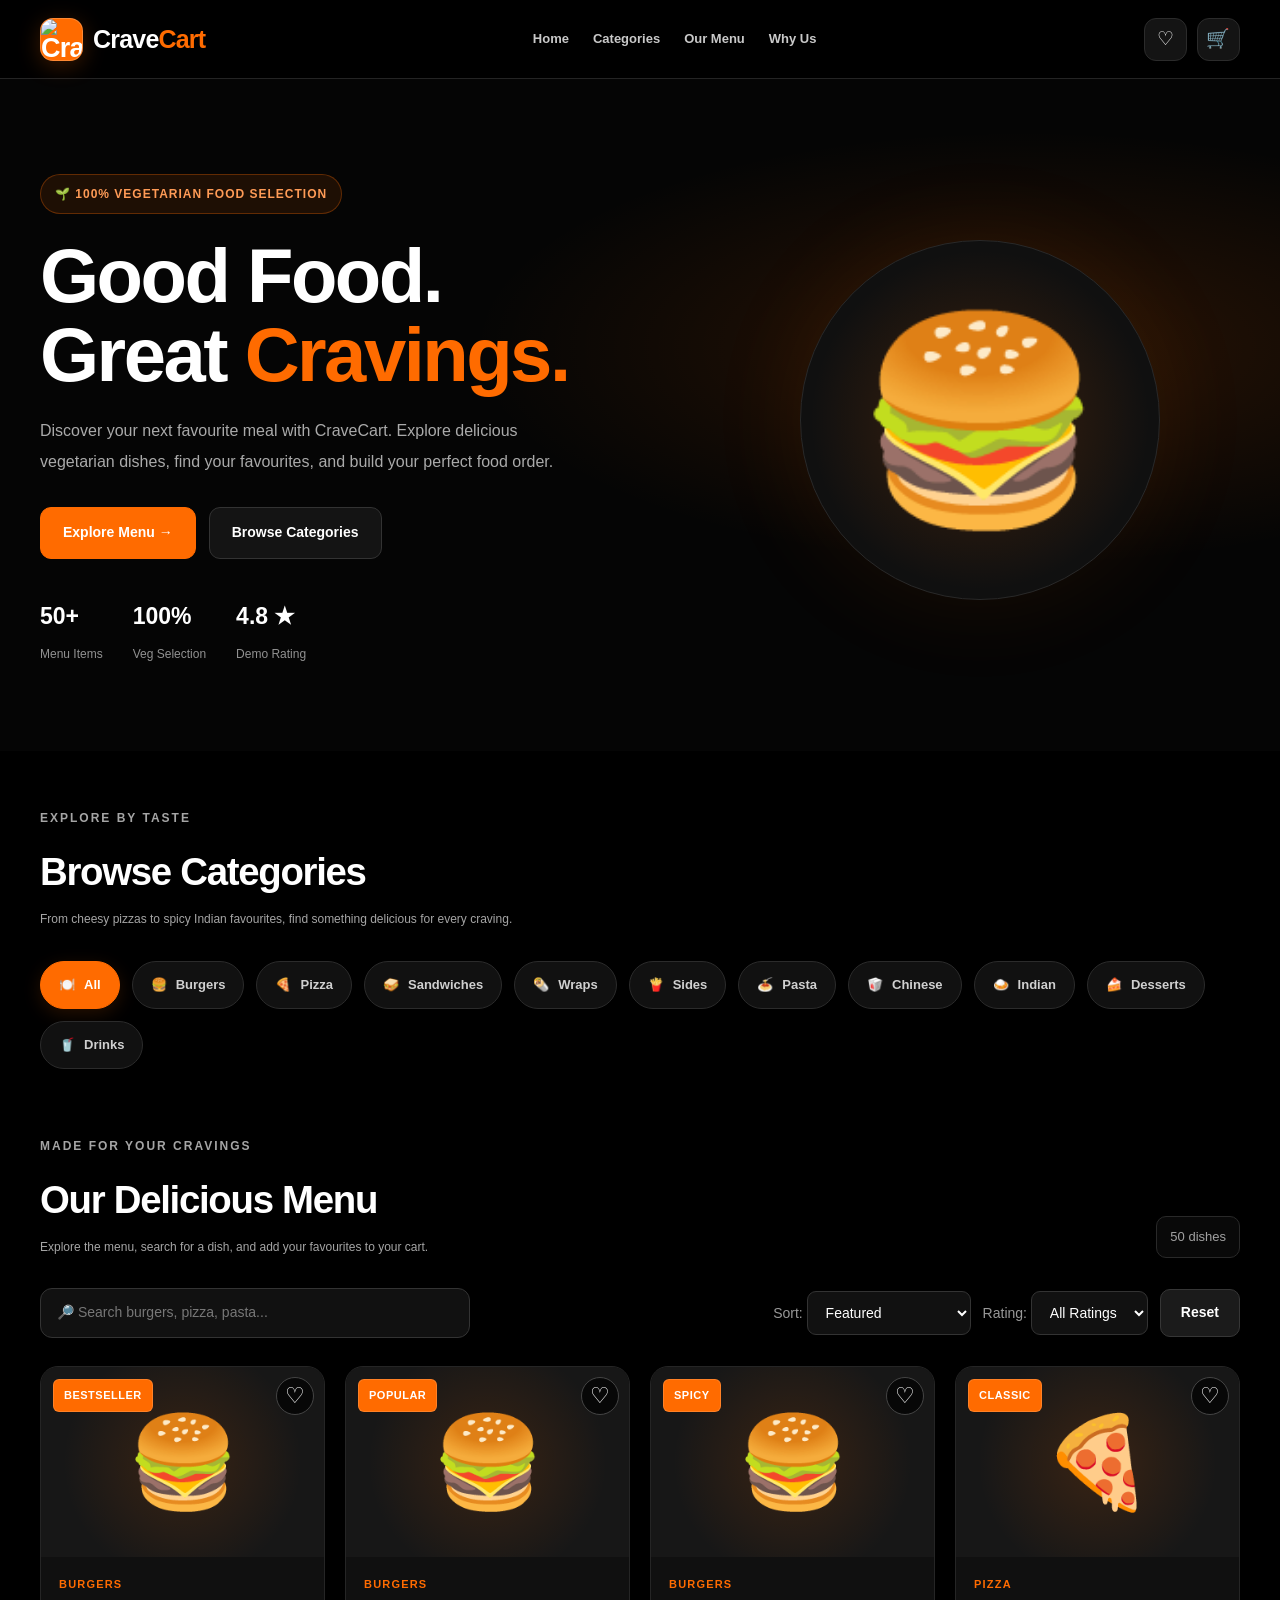
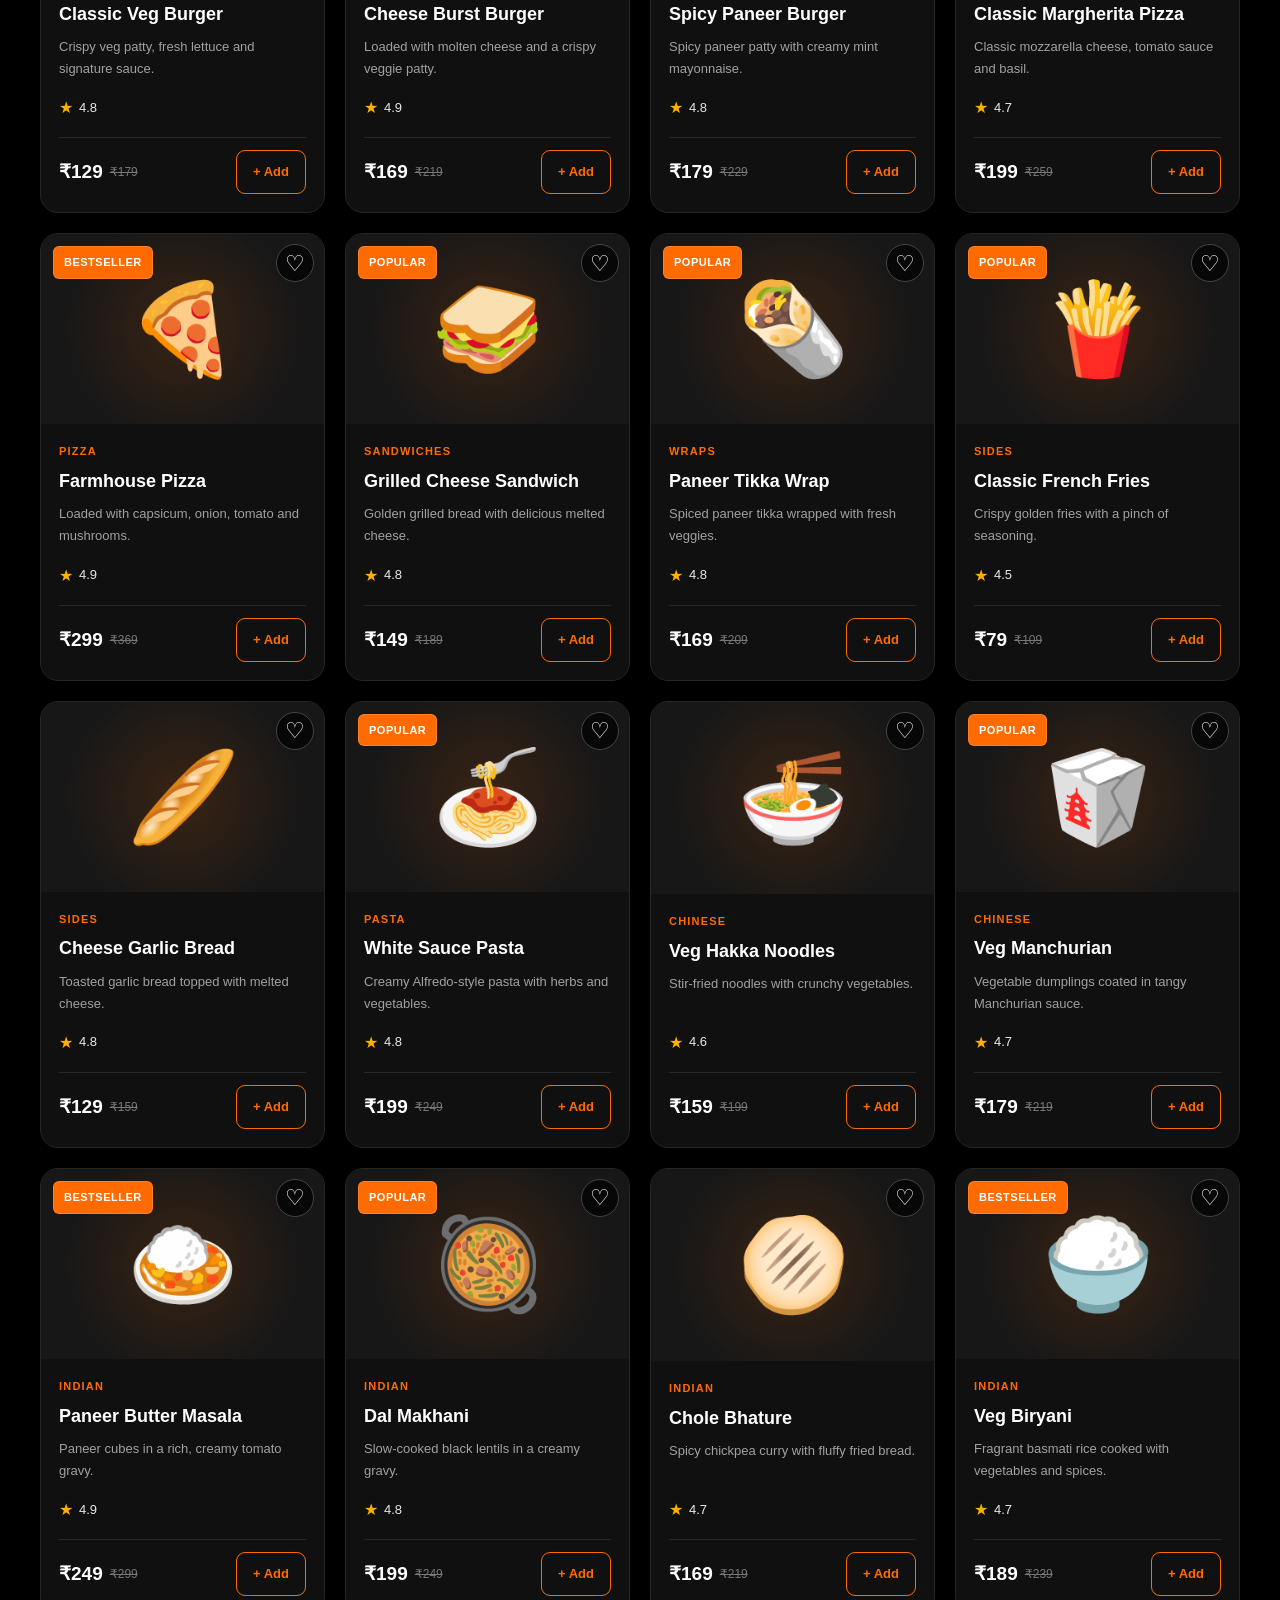
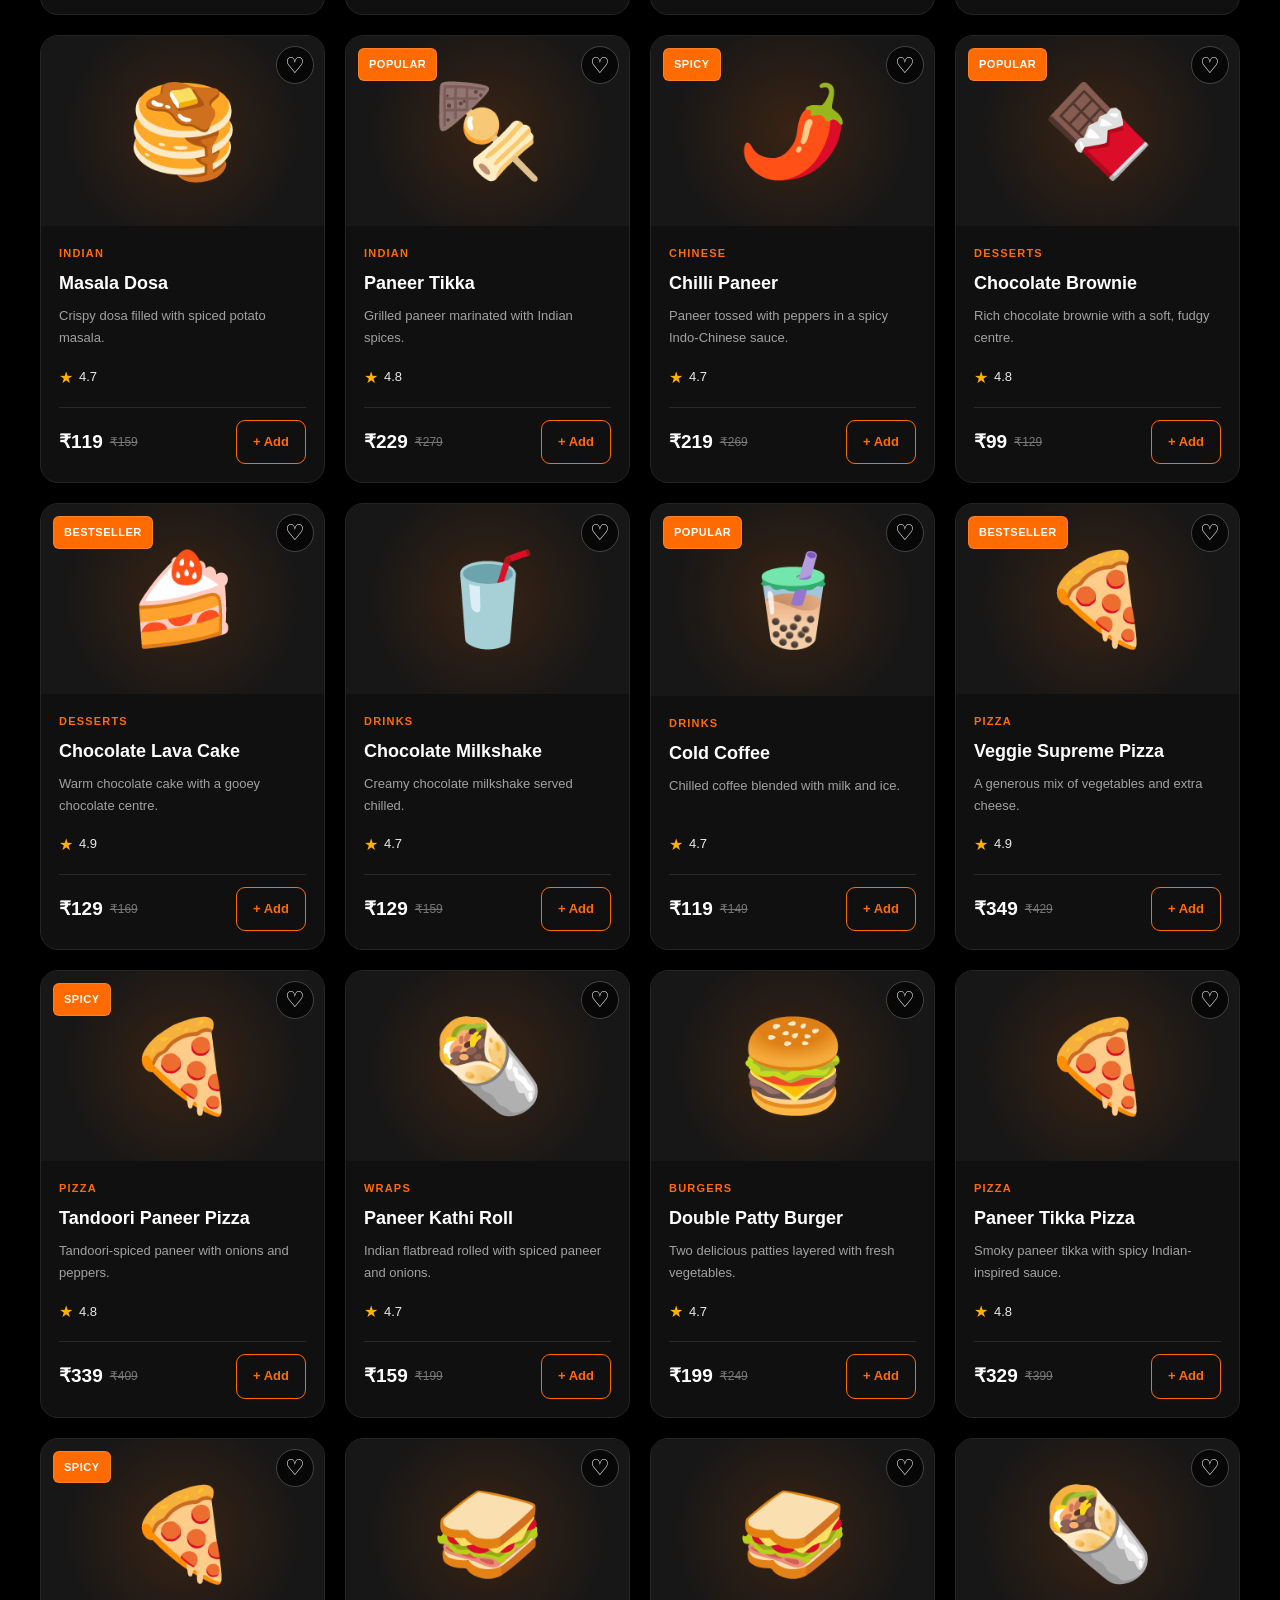
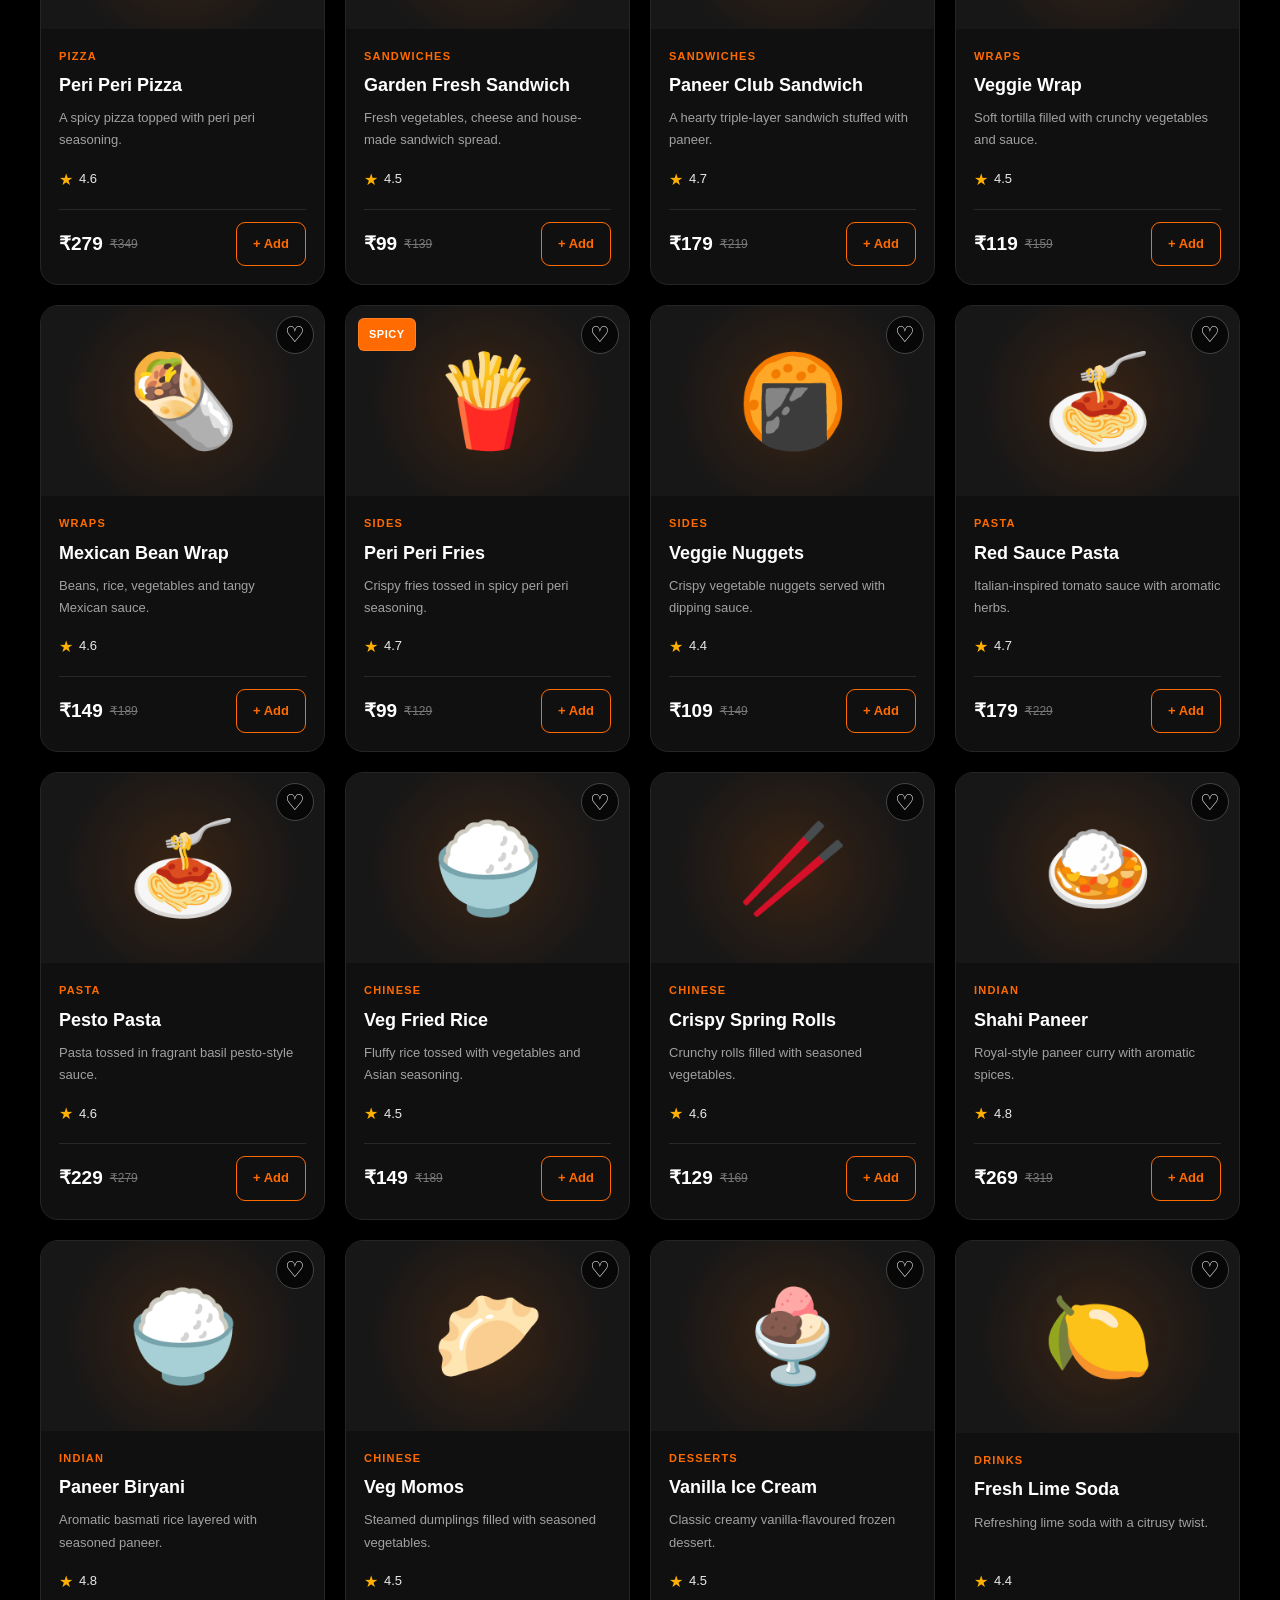
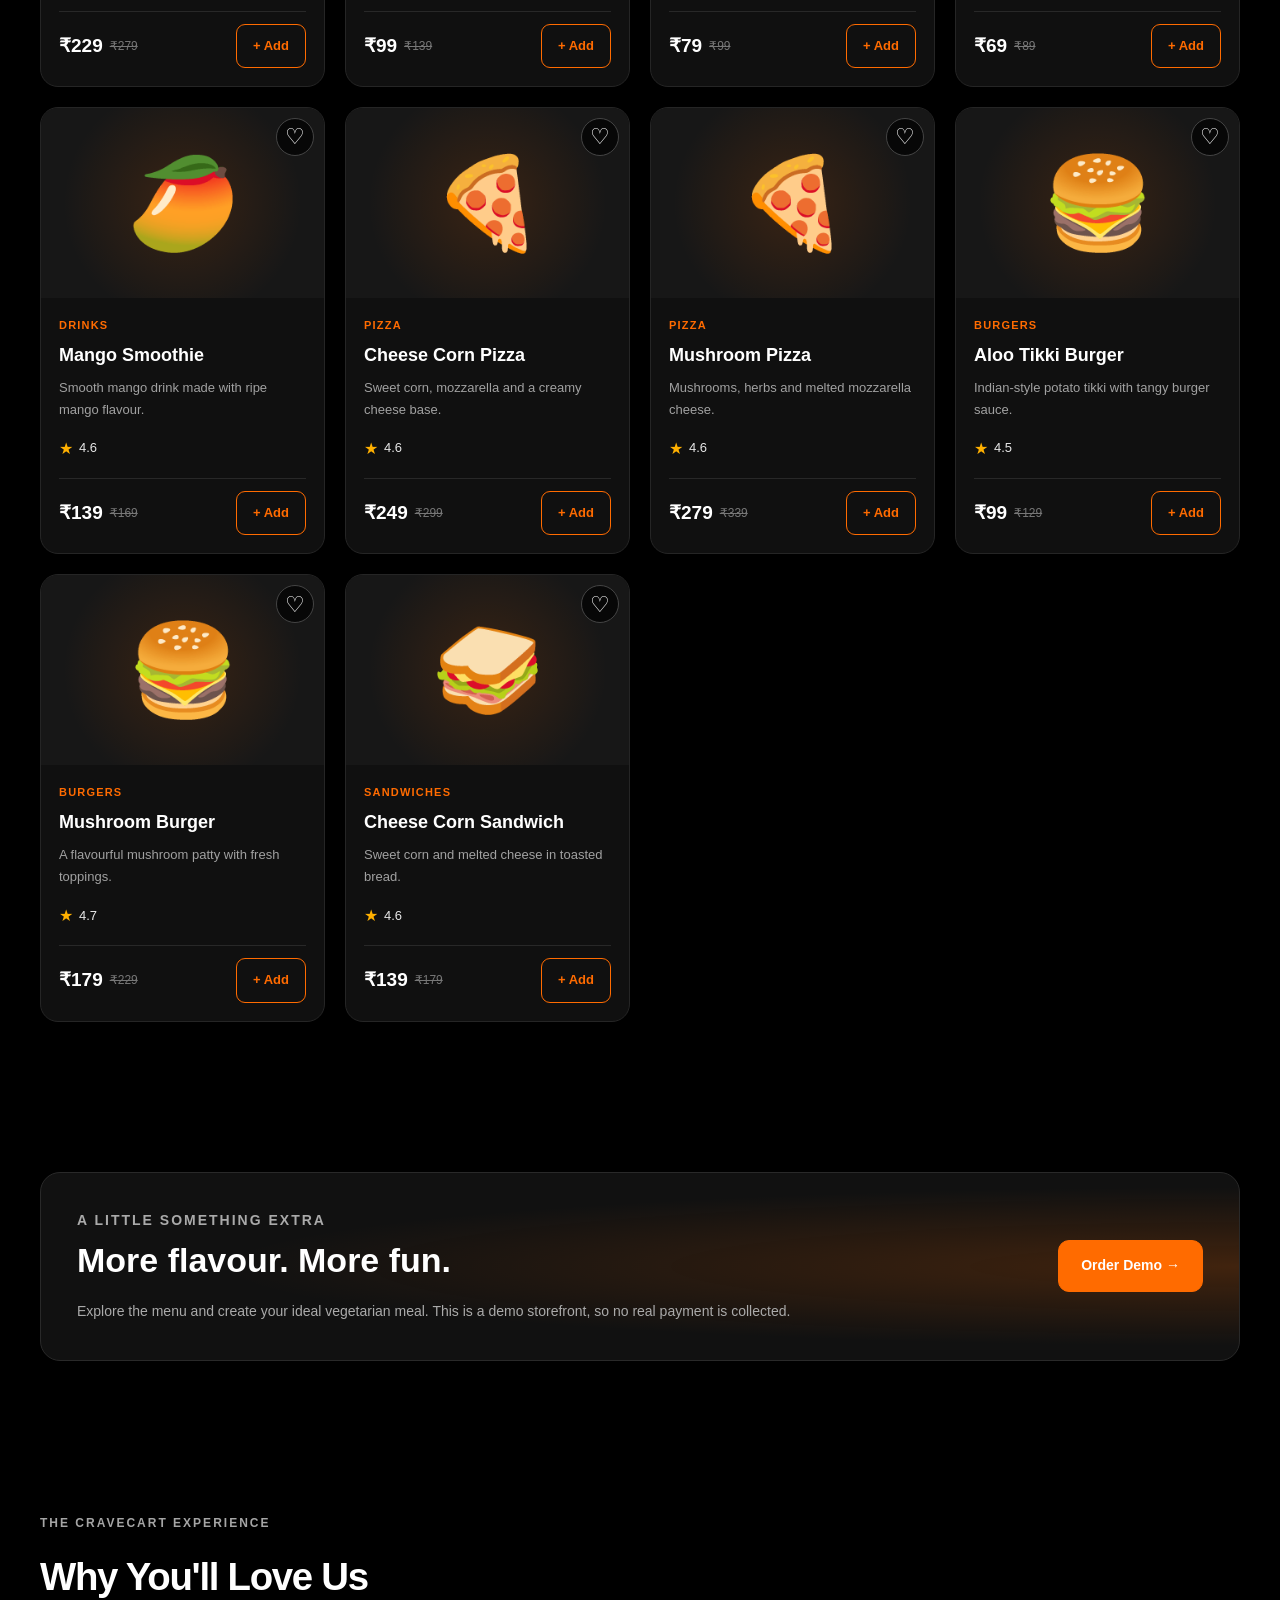
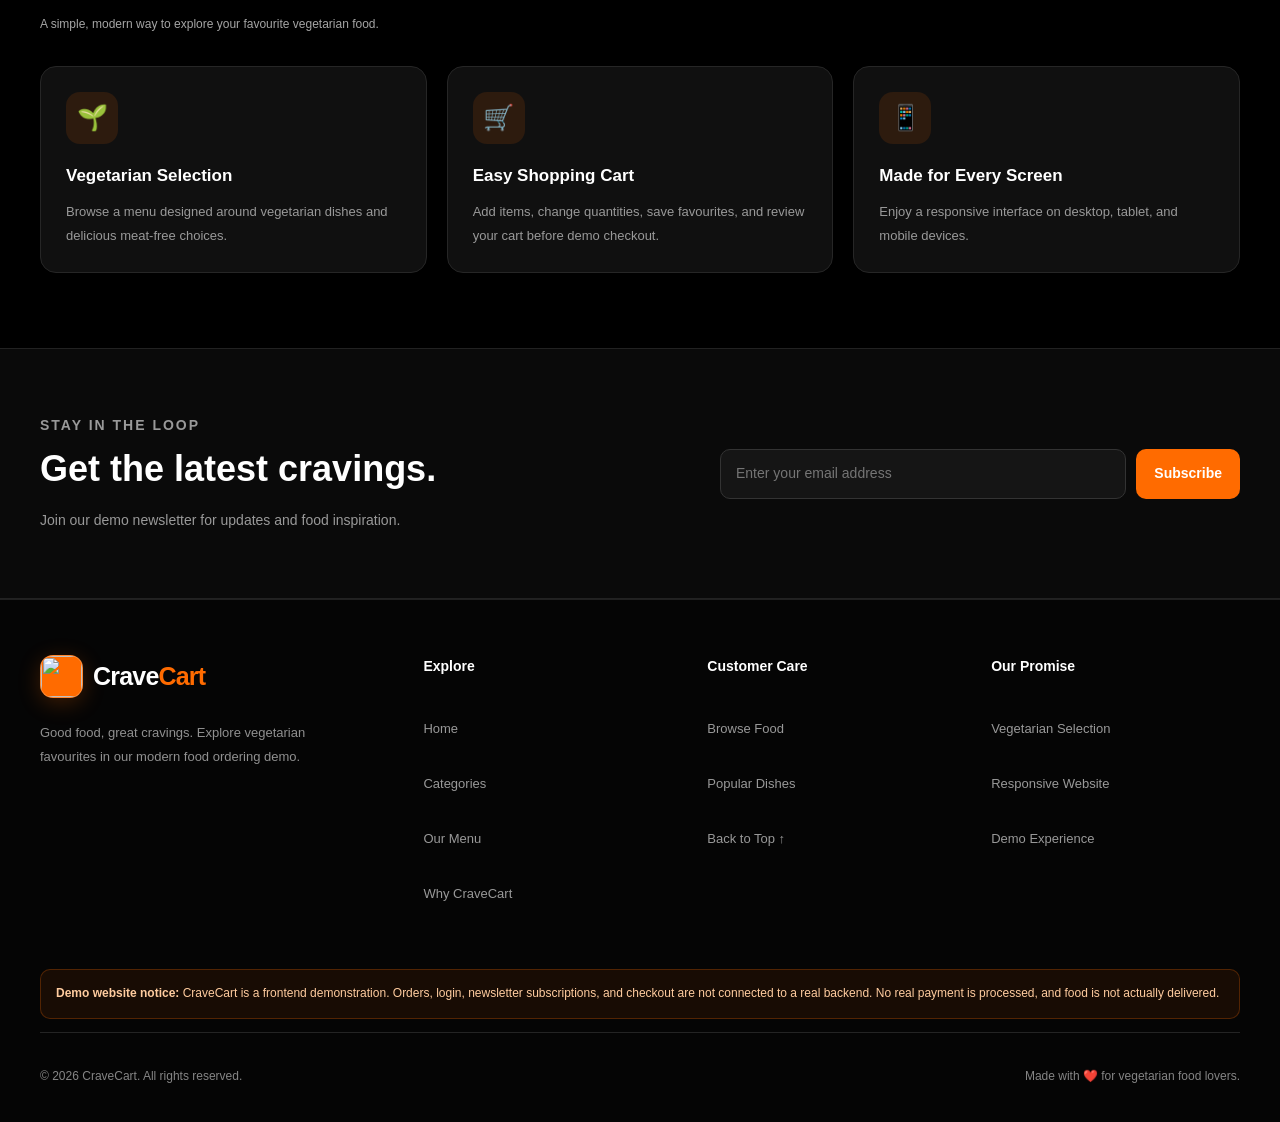
==== commit fc24adf4: "Update index.html" ====
--- a/index.html
+++ b/index.html
@@ -1,664 +1,1330 @@
 <!DOCTYPE html>
 <html lang="en">
 <head>
-    <meta charset="UTF-8">
-    <meta name="viewport" content="width=device-width, initial-scale=1.0">
-
-    <title>CraveCart | Premium Vegetarian Food Delivery</title>
-
-    <meta name="description"
-          content="Discover delicious vegetarian food with CraveCart. Fresh cravings, delivered with love.">
-
-    <meta name="theme-color" content="#000000">
-
-    <meta property="og:title" content="CraveCart - Fresh Cravings">
-    <meta property="og:description"
-          content="Your favourite vegetarian food, delivered fresh.">
-
-    <link rel="icon"
-          type="image/png"
-          href="https://i.postimg.cc/HkrL3C15/Crave-Cart-Glowing-Food-Delivery-Logo.png">
-
-    <link rel="preconnect" href="https://fonts.googleapis.com">
-    <link rel="preconnect" href="https://fonts.gstatic.com" crossorigin>
-
-    <link href="https://fonts.googleapis.com/css2?family=Poppins:wght@400;500;600;700;800&display=swap"
-          rel="stylesheet">
-
-    <link rel="stylesheet" href="style.css">
-
-    <script src="app.js" defer></script>
+  <meta charset="UTF-8">
+  <meta name="viewport" content="width=device-width, initial-scale=1.0">
+
+  <meta name="theme-color" content="#000000">
+  <meta name="description" content="CraveCart — Discover delicious vegetarian food, explore our menu, and create your demo order.">
+
+  <title>CraveCart — Delicious Vegetarian Food</title>
+
+  <link
+    rel="icon"
+    type="image/png"
+    href="https://i.postimg.cc/HkrL3C15/Crave-Cart-Glowing-Food-Delivery-Logo.png"
+  >
+
+  <link rel="stylesheet" href="style.css">
+
+  <style>
+    * {
+      box-sizing: border-box;
+    }
+
+    html {
+      scroll-behavior: smooth;
+      scroll-padding-top: 90px;
+    }
+
+    body {
+      margin: 0;
+      background: #000;
+      color: #fff;
+      font-family: Arial, Helvetica, sans-serif;
+    }
+
+    a {
+      color: inherit;
+      text-decoration: none;
+    }
+
+    button,
+    input,
+    select,
+    textarea {
+      font: inherit;
+    }
+
+    button {
+      cursor: pointer;
+    }
+
+    .container {
+      width: min(1200px, calc(100% - 40px));
+      margin-inline: auto;
+    }
+
+    .site-header {
+      position: sticky;
+      top: 0;
+      z-index: 900;
+      background: rgba(0, 0, 0, .94);
+      border-bottom: 1px solid #242424;
+      backdrop-filter: blur(15px);
+    }
+
+    .header-inner {
+      position: relative;
+      display: flex;
+      align-items: center;
+      justify-content: space-between;
+      gap: 22px;
+      min-height: 78px;
+    }
+
+    .brand {
+      display: inline-flex;
+      align-items: center;
+      gap: 10px;
+      flex-shrink: 0;
+      font-size: 25px;
+      font-weight: 900;
+      letter-spacing: -.8px;
+    }
+
+    .brand-icon {
+      display: grid;
+      place-items: center;
+      width: 43px;
+      height: 43px;
+      overflow: hidden;
+      background: #ff6b00;
+      border-radius: 13px;
+    }
+
+    .brand-icon img {
+      width: 100%;
+      height: 100%;
+      object-fit: cover;
+    }
+
+    .brand-name span {
+      color: #ff6b00;
+    }
+
+    .main-nav {
+      display: flex;
+      align-items: center;
+      gap: 24px;
+    }
+
+    .main-nav a {
+      color: #c9c9c9;
+      font-size: 13px;
+      font-weight: 700;
+      transition: color .2s ease;
+    }
+
+    .main-nav a:hover {
+      color: #ff6b00;
+    }
+
+    .header-actions {
+      display: flex;
+      align-items: center;
+      gap: 10px;
+    }
+
+    .icon-button {
+      position: relative;
+      display: inline-flex;
+      align-items: center;
+      justify-content: center;
+      width: 43px;
+      height: 43px;
+      color: #fff;
+      background: #141414;
+      border: 1px solid #2b2b2b;
+      border-radius: 12px;
+      font-size: 19px;
+    }
+
+    .icon-button:hover {
+      color: #ff6b00;
+      border-color: #ff6b00;
+    }
+
+    .badge {
+      position: absolute;
+      top: -6px;
+      right: -6px;
+      display: grid;
+      place-items: center;
+      min-width: 19px;
+      height: 19px;
+      padding: 0 4px;
+      color: #fff;
+      background: #ff6b00;
+      border-radius: 50px;
+      font-size: 10px;
+      font-weight: 800;
+    }
+
+    .hero {
+      position: relative;
+      overflow: hidden;
+      padding: 95px 0 85px;
+      background:
+        radial-gradient(ellipse at 80% 40%, rgba(255,107,0,.15), transparent 38%),
+        #050505;
+    }
+
+    .hero-inner {
+      display: grid;
+      grid-template-columns: 1.1fr .9fr;
+      align-items: center;
+      gap: 45px;
+    }
+
+    .eyebrow {
+      display: inline-flex;
+      align-items: center;
+      gap: 8px;
+      padding: 9px 14px;
+      color: #ff9b56;
+      background: rgba(255,107,0,.1);
+      border: 1px solid rgba(255,107,0,.3);
+      border-radius: 50px;
+      font-size: 12px;
+      font-weight: 800;
+      letter-spacing: 1px;
+      text-transform: uppercase;
+    }
+
+    .hero h1 {
+      max-width: 680px;
+      margin: 22px 0;
+      font-size: clamp(42px, 6vw, 76px);
+      font-weight: 900;
+      line-height: 1.04;
+      letter-spacing: -2.5px;
+    }
+
+    .hero h1 span {
+      color: #ff6b00;
+    }
+
+    .hero-copy {
+      max-width: 520px;
+      color: #aaa;
+      font-size: 16px;
+      line-height: 1.9;
+    }
+
+    .hero-actions {
+      display: flex;
+      flex-wrap: wrap;
+      gap: 13px;
+      margin-top: 30px;
+    }
+
+    .hero-primary,
+    .hero-secondary {
+      display: inline-flex;
+      align-items: center;
+      justify-content: center;
+      min-height: 49px;
+      padding: 13px 22px;
+      border-radius: 11px;
+      font-size: 14px;
+      font-weight: 800;
+    }
+
+    .hero-primary {
+      color: #fff;
+      background: #ff6b00;
+      border: 1px solid #ff6b00;
+    }
+
+    .hero-primary:hover {
+      background: #e85f00;
+    }
+
+    .hero-secondary {
+      color: #fff;
+      background: #141414;
+      border: 1px solid #333;
+    }
+
+    .hero-secondary:hover {
+      border-color: #ff6b00;
+      color: #ff6b00;
+    }
+
+    .hero-stats {
+      display: flex;
+      flex-wrap: wrap;
+      gap: 30px;
+      margin-top: 38px;
+    }
+
+    .hero-stat strong {
+      display: block;
+      margin-bottom: 6px;
+      font-size: 23px;
+      font-weight: 900;
+    }
+
+    .hero-stat span {
+      color: #929292;
+      font-size: 12px;
+    }
+
+    .hero-visual {
+      display: grid;
+      place-items: center;
+      min-height: 370px;
+    }
+
+    .hero-food {
+      display: grid;
+      place-items: center;
+      width: min(360px, 85vw);
+      aspect-ratio: 1;
+      background:
+        radial-gradient(circle, rgba(255,107,0,.2), transparent 67%),
+        #101010;
+      border: 1px solid #292929;
+      border-radius: 50%;
+      box-shadow: 0 0 100px rgba(255,107,0,.09);
+      font-size: clamp(120px, 20vw, 200px);
+      animation: floatFood 4s ease-in-out infinite;
+    }
+
+    @keyframes floatFood {
+      0%, 100% {
+        transform: translateY(0);
+      }
+      50% {
+        transform: translateY(-12px);
+      }
+    }
+
+    .section {
+      padding: 75px 0;
+    }
+
+    .section-heading {
+      display: flex;
+      align-items: flex-end;
+      justify-content: space-between;
+      gap: 20px;
+      margin-bottom: 30px;
+    }
+
+    .section-kicker {
+      margin: 0 0 10px;
+      color: #ff6b00;
+      font-size: 11px;
+      font-weight: 900;
+      letter-spacing: 2px;
+      text-transform: uppercase;
+    }
+
+    .section-title {
+      margin: 0;
+      font-size: clamp(28px, 4vw, 42px);
+      font-weight: 900;
+      letter-spacing: -1px;
+    }
+
+    .section-description {
+      max-width: 600px;
+      margin: 12px 0 0;
+      color: #999;
+      font-size: 14px;
+      line-height: 1.8;
+    }
+
+    .category-section {
+      padding-top: 55px;
+      padding-bottom: 35px;
+    }
+
+    .category-list {
+      display: flex;
+      flex-wrap: wrap;
+      gap: 12px;
+    }
+
+    .menu-toolbar {
+      display: flex;
+      flex-wrap: wrap;
+      align-items: center;
+      justify-content: space-between;
+      gap: 18px;
+      margin-bottom: 28px;
+    }
+
+    .menu-search {
+      flex: 1;
+      min-width: 220px;
+      max-width: 430px;
+    }
+
+    .menu-filters {
+      display: flex;
+      flex-wrap: wrap;
+      align-items: center;
+      gap: 12px;
+    }
+
+    .products-grid,
+    #products-grid {
+      display: grid;
+      grid-template-columns: repeat(4, minmax(0, 1fr));
+      gap: 20px;
+    }
+
+    .products-section {
+      padding-top: 30px;
+    }
+
+    .promo-banner {
+      display: flex;
+      align-items: center;
+      justify-content: space-between;
+      gap: 25px;
+      padding: 36px;
+      background:
+        radial-gradient(ellipse at right, rgba(255,107,0,.2), transparent 60%),
+        #111;
+      border: 1px solid #292929;
+      border-radius: 20px;
+    }
+
+    .promo-banner h2 {
+      margin: 0 0 10px;
+      font-size: clamp(23px, 3vw, 34px);
+      font-weight: 900;
+    }
+
+    .promo-banner p {
+      margin: 0;
+      color: #aaa;
+      font-size: 14px;
+      line-height: 1.7;
+    }
+
+    .promo-code {
+      flex-shrink: 0;
+      padding: 15px 20px;
+      color: #ff6b00;
+      background: #000;
+      border: 1px dashed #ff6b00;
+      border-radius: 12px;
+      font-weight: 900;
+      letter-spacing: 1px;
+    }
+
+    .features-grid {
+      display: grid;
+      grid-template-columns: repeat(3, minmax(0, 1fr));
+      gap: 20px;
+    }
+
+    .feature-card {
+      padding: 25px;
+      background: #101010;
+      border: 1px solid #262626;
+      border-radius: 16px;
+    }
+
+    .feature-icon {
+      display: grid;
+      place-items: center;
+      width: 52px;
+      height: 52px;
+      margin-bottom: 18px;
+      background: rgba(255,107,0,.12);
+      border-radius: 14px;
+      font-size: 25px;
+    }
+
+    .feature-card h3 {
+      margin: 0 0 10px;
+      font-size: 17px;
+    }
+
+    .feature-card p {
+      margin: 0;
+      color: #999;
+      font-size: 13px;
+      line-height: 1.8;
+    }
+
+    .newsletter-section {
+      padding: 65px 0;
+      background: #0a0a0a;
+      border-top: 1px solid #222;
+      border-bottom: 1px solid #222;
+    }
+
+    .newsletter-inner {
+      display: flex;
+      align-items: center;
+      justify-content: space-between;
+      gap: 35px;
+    }
+
+    .newsletter-inner h2 {
+      margin: 0 0 10px;
+      font-size: clamp(25px, 3vw, 36px);
+      font-weight: 900;
+    }
+
+    .newsletter-inner p {
+      margin: 0;
+      color: #999;
+      font-size: 14px;
+      line-height: 1.7;
+    }
+
+    .site-footer {
+      padding: 55px 0 25px;
+      background: #050505;
+    }
+
+    .footer-grid {
+      display: grid;
+      grid-template-columns: 1.4fr 1fr 1fr 1fr;
+      gap: 35px;
+      padding-bottom: 35px;
+    }
+
+    .footer-brand-copy {
+      max-width: 310px;
+      margin-top: 16px;
+      color: #909090;
+      font-size: 13px;
+      line-height: 1.9;
+    }
+
+    .footer-column h3 {
+      margin: 0 0 17px;
+      font-size: 14px;
+    }
+
+    .footer-column a {
+      display: block;
+      margin: 11px 0;
+      color: #999;
+      font-size: 13px;
+    }
+
+    .footer-column a:hover {
+      color: #ff6b00;
+    }
+
+    .footer-bottom {
+      display: flex;
+      flex-wrap: wrap;
+      align-items: center;
+      justify-content: space-between;
+      gap: 15px;
+      padding-top: 22px;
+      border-top: 1px solid #242424;
+      color: #858585;
+      font-size: 12px;
+      line-height: 1.7;
+    }
+
+    .demo-notice {
+      margin-top: 18px;
+      padding: 13px 15px;
+      color: #ffcc9f;
+      background: rgba(255,107,0,.08);
+      border: 1px solid rgba(255,107,0,.25);
+      border-radius: 10px;
+      font-size: 12px;
+      line-height: 1.8;
+    }
+
+    @media (max-width: 1000px) {
+      .header-inner {
+        gap: 12px;
+      }
+
+      .main-nav {
+        gap: 14px;
+      }
+
+      .main-nav a {
+        font-size: 12px;
+      }
+
+      .products-grid,
+      #products-grid {
+        grid-template-columns: repeat(3, minmax(0, 1fr));
+      }
+
+      .footer-grid {
+        grid-template-columns: repeat(2, minmax(0, 1fr));
+      }
+    }
+
+    @media (max-width: 768px) {
+      .header-inner {
+        min-height: 70px;
+      }
+
+      .hero {
+        padding: 65px 0;
+      }
+
+      .hero-inner {
+        grid-template-columns: 1fr;
+        gap: 25px;
+      }
+
+      .hero-copy {
+        font-size: 14px;
+      }
+
+      .hero-visual {
+        min-height: 270px;
+      }
+
+      .hero-food {
+        width: min(280px, 75vw);
+      }
+
+      .products-grid,
+      #products-grid {
+        grid-template-columns: repeat(2, minmax(0, 1fr));
+        gap: 13px;
+      }
+
+      .section {
+        padding: 55px 0;
+      }
+
+      .section-heading {
+        align-items: flex-start;
+        flex-direction: column;
+      }
+
+      .menu-toolbar {
+        align-items: stretch;
+        flex-direction: column;
+      }
+
+      .menu-search {
+        max-width: none;
+      }
+
+      .promo-banner {
+        align-items: flex-start;
+        flex-direction: column;
+        padding: 25px;
+      }
+
+      .features-grid {
+        grid-template-columns: 1fr;
+      }
+
+      .newsletter-inner {
+        align-items: flex-start;
+        flex-direction: column;
+      }
+    }
+
+    @media (max-width: 480px) {
+      .container {
+        width: calc(100% - 28px);
+      }
+
+      .brand {
+        gap: 7px;
+        font-size: 21px;
+      }
+
+      .brand-icon {
+        width: 36px;
+        height: 36px;
+      }
+
+      .header-actions {
+        gap: 6px;
+      }
+
+      .icon-button {
+        width: 37px;
+        height: 37px;
+        font-size: 16px;
+      }
+
+      .hero h1 {
+        font-size: 43px;
+        letter-spacing: -1.6px;
+      }
+
+      .hero-stats {
+        gap: 20px;
+      }
+
+      .products-grid,
+      #products-grid {
+        gap: 10px;
+      }
+
+      .product-image {
+        min-height: 120px;
+      }
+
+      .product-emoji {
+        font-size: 58px;
+      }
+
+      .product-info {
+        padding: 10px;
+      }
+
+      .product-name {
+        font-size: 13px;
+      }
+
+      .product-description {
+        font-size: 11px;
+      }
+
+      .product-footer {
+        align-items: flex-start;
+        flex-direction: column;
+      }
+
+      .product-price {
+        font-size: 15px;
+      }
+
+      .footer-grid {
+        grid-template-columns: 1fr 1fr;
+        gap: 25px 18px;
+      }
+
+      .footer-grid > :first-child {
+        grid-column: 1 / -1;
+      }
+
+      .newsletter-inner #newsletter-form {
+        flex-direction: column;
+      }
+
+      .newsletter-inner #newsletter-form button {
+        width: 100%;
+      }
+    }
+  </style>
 </head>
 
 <body>
 
-    <!-- ANNOUNCEMENT BAR -->
-    <div class="announcement-bar">
-        <p>
-            <span class="announcement-dot"></span>
-            Fresh vegetarian cravings, delivered with love.
-        </p>
+  <!-- HEADER -->
+  <header class="site-header">
+    <div class="container header-inner">
+
+      <a href="#home" class="brand" aria-label="CraveCart home">
+        <span class="brand-icon">
+          <img
+            src="https://i.postimg.cc/HkrL3C15/Crave-Cart-Glowing-Food-Delivery-Logo.png"
+            alt="CraveCart logo"
+          >
+        </span>
+
+        <span class="brand-name">Crave<span>Cart</span></span>
+      </a>
+
+      <nav class="main-nav" id="main-nav" aria-label="Main navigation">
+        <a href="#home">Home</a>
+        <a href="#categories-section">Categories</a>
+        <a href="#menu">Our Menu</a>
+        <a href="#why-us">Why Us</a>
+      </nav>
+
+      <div class="header-actions">
+
+        <button
+          type="button"
+          class="icon-button"
+          data-wishlist-open
+          aria-label="Open wishlist"
+        >
+          ♡
+          <span class="badge" id="wishlist-count">0</span>
+        </button>
+
+        <button
+          type="button"
+          class="icon-button"
+          data-cart-open
+          aria-label="Open shopping cart"
+        >
+          🛒
+          <span class="badge" id="cart-count">0</span>
+        </button>
+
+        <button
+          type="button"
+          class="menu-toggle"
+          id="menu-toggle"
+          aria-label="Toggle navigation"
+          aria-expanded="false"
+        >
+          ☰
+        </button>
+
+      </div>
     </div>
-
-    <!-- NAVIGATION -->
-    <header class="site-header">
-
-        <nav class="navbar container" aria-label="Main navigation">
-
-            <a href="#home" class="brand" aria-label="CraveCart home">
-                <span class="brand-icon">C</span>
-
-                <span class="brand-text">
-                    Crave<span>Cart</span>
-                    <small>FRESH CRAVINGS. DELIVERED WITH LOVE.</small>
-                </span>
+  </header>
+
+  <main>
+
+    <!-- HERO -->
+    <section class="hero" id="home">
+      <div class="container hero-inner">
+
+        <div class="hero-content">
+
+          <span class="eyebrow">
+            🌱 100% Vegetarian Food Selection
+          </span>
+
+          <h1>
+            Good Food.<br>
+            Great <span>Cravings.</span>
+          </h1>
+
+          <p class="hero-copy">
+            Discover your next favourite meal with CraveCart.
+            Explore delicious vegetarian dishes, find your favourites,
+            and build your perfect food order.
+          </p>
+
+          <div class="hero-actions">
+            <a href="#menu" class="hero-primary">
+              Explore Menu →
             </a>
 
+            <a href="#categories-section" class="hero-secondary">
+              Browse Categories
+            </a>
+          </div>
+
+          <div class="hero-stats">
+            <div class="hero-stat">
+              <strong>50+</strong>
+              <span>Menu Items</span>
+            </div>
+
+            <div class="hero-stat">
+              <strong>100%</strong>
+              <span>Veg Selection</span>
+            </div>
+
+            <div class="hero-stat">
+              <strong>4.8 ★</strong>
+              <span>Demo Rating</span>
+            </div>
+          </div>
+
+        </div>
+
+        <div class="hero-visual" aria-label="Delicious vegetarian burger">
+          <div class="hero-food" aria-hidden="true">🍔</div>
+        </div>
+
+      </div>
+    </section>
+
+    <!-- CATEGORIES -->
+    <section
+      class="section category-section"
+      id="categories-section"
+    >
+      <div class="container">
+
+        <div class="section-heading">
+          <div>
+            <p class="section-kicker">Explore by taste</p>
+            <h2 class="section-title">Browse Categories</h2>
+            <p class="section-description">
+              From cheesy pizzas to spicy Indian favourites,
+              find something delicious for every craving.
+            </p>
+          </div>
+        </div>
+
+        <div
+          class="category-list"
+          id="category-list"
+          aria-label="Food categories"
+        ></div>
+
+      </div>
+    </section>
+
+    <!-- MENU -->
+    <section class="section products-section" id="menu">
+      <div class="container">
+
+        <div class="section-heading">
+          <div>
+            <p class="section-kicker">Made for your cravings</p>
+            <h2 class="section-title">Our Delicious Menu</h2>
+            <p class="section-description">
+              Explore the menu, search for a dish, and add your
+              favourites to your cart.
+            </p>
+          </div>
+
+          <span id="product-count" class="product-count">
+            50 dishes
+          </span>
+        </div>
+
+        <div class="menu-toolbar">
+
+          <div class="menu-search">
+            <input
+              type="search"
+              id="search-input"
+              class="search-input"
+              placeholder="🔎 Search burgers, pizza, pasta..."
+              aria-label="Search food"
+            >
+          </div>
+
+          <div class="menu-filters">
+
+            <label>
+              <span class="text-muted">Sort:</span>
+              <select id="sort-select" aria-label="Sort products">
+                <option value="featured">Featured</option>
+                <option value="price-low">Price: Low to High</option>
+                <option value="price-high">Price: High to Low</option>
+                <option value="rating">Top Rated</option>
+                <option value="name">Name: A to Z</option>
+              </select>
+            </label>
+
+            <label>
+              <span class="text-muted">Rating:</span>
+              <select id="rating-filter" aria-label="Minimum rating">
+                <option value="0">All Ratings</option>
+                <option value="4">4.0+ Stars</option>
+                <option value="4.5">4.5+ Stars</option>
+                <option value="4.8">4.8+ Stars</option>
+              </select>
+            </label>
+
             <button
-                class="mobile-menu-toggle"
-                id="mobileMenuToggle"
-                aria-label="Open navigation menu"
-                aria-expanded="false"
-                aria-controls="navLinks">
-
-                <span></span>
-                <span></span>
-                <span></span>
+              type="button"
+              class="btn-secondary"
+              id="reset-filters"
+            >
+              Reset
             </button>
 
-            <div class="nav-links" id="navLinks">
-                <a href="#home" class="nav-link active">Home</a>
-                <a href="#categories" class="nav-link">Categories</a>
-                <a href="#menu" class="nav-link">Menu</a>
-                <a href="#offers" class="nav-link">Offers</a>
-                <a href="#about" class="nav-link">About</a>
-                <a href="#contact" class="nav-link">Contact</a>
-            </div>
-
-            <div class="nav-actions">
-
-                <button
-                    class="icon-button"
-                    id="searchToggle"
-                    aria-label="Focus product search">
-                    <svg viewBox="0 0 24 24" aria-hidden="true">
-                        <circle cx="10.8" cy="10.8" r="6.8"></circle>
-                        <path d="m16 16 5 5"></path>
-                    </svg>
-                </button>
-
-                <button
-                    class="icon-button wishlist-nav"
-                    id="wishlistToggle"
-                    aria-label="Show favourites">
-
-                    <svg viewBox="0 0 24 24" aria-hidden="true">
-                        <path d="M20.8 4.6a5.4 5.4 0 0 0-7.6 0L12 5.8l-1.2-1.2a5.4 5.4 0 0 0-7.6 7.6l1.2 1.2L12 21l7.6-7.6 1.2-1.2a5.4 5.4 0 0 0 0-7.6Z"></path>
-                    </svg>
-
-                    <span class="count-badge" id="wishlistCount">0</span>
-                </button>
-
-                <button
-                    class="cart-button"
-                    id="cartToggle"
-                    aria-label="Open shopping cart">
-
-                    <svg viewBox="0 0 24 24" aria-hidden="true">
-                        <path d="M3 3h2l2.4 11.2a2 2 0 0 0 2 1.6h8.8a2 2 0 0 0 2-1.6L22 7H6"></path>
-                        <circle cx="10" cy="20" r="1"></circle>
-                        <circle cx="18" cy="20" r="1"></circle>
-                    </svg>
-
-                    <span>Cart</span>
-                    <span class="count-badge" id="cartCount">0</span>
-                </button>
-
-            </div>
-
-        </nav>
-
-    </header>
-
-    <main>
-
-        <!-- HERO SECTION -->
-        <section class="hero-section" id="home">
-
-            <div class="hero-glow hero-glow-one"></div>
-            <div class="hero-glow hero-glow-two"></div>
-
-            <div class="container hero-grid">
-
-                <div class="hero-content">
-
-                    <span class="eyebrow">
-                        <span class="veg-symbol"></span>
-                        PURE VEGETARIAN · MADE FOR CRAVINGS
-                    </span>
-
-                    <h1>
-                        Your Favourite
-                        <span class="text-orange">Veg Food,</span>
-                        Delivered Fresh.
-                    </h1>
-
-                    <p class="hero-description">
-                        From cheesy pizzas to comforting Indian meals,
-                        discover vegetarian favourites made for your
-                        cravings and delivered with love.
-                    </p>
-
-                    <div class="hero-buttons">
-                        <a href="#menu" class="btn btn-primary">
-                            Explore Menu <span>→</span>
-                        </a>
-
-                        <a href="#offers" class="btn btn-secondary">
-                            Discover Offers
-                        </a>
-                    </div>
-
-                    <div class="hero-trust">
-
-                        <div class="trust-item">
-                            <span class="trust-icon">✓</span>
-                            <span>100% Vegetarian Menu</span>
-                        </div>
-
-                        <div class="trust-item">
-                            <span class="trust-icon">₹</span>
-                            <span>Transparent Pricing</span>
-                        </div>
-
-                    </div>
-
-                </div>
-
-                <div class="hero-visual">
-
-                    <div class="hero-image-frame">
-
-                        <img
-                            src="https://images.unsplash.com/photo-1565299624946-b28f40a0ae38?auto=format&fit=crop&w=1100&q=85"
-                            alt="Fresh vegetarian pizza topped with vegetables"
-                            class="hero-image"
-                            fetchpriority="high">
-
-                        <div class="floating-card floating-card-top">
-                            <span class="floating-icon">✦</span>
-                            <div>
-                                <strong>Freshly Picked</strong>
-                                <small>Made for your cravings</small>
-                            </div>
-                        </div>
-
-                        <div class="floating-card floating-card-bottom">
-                            <span class="floating-icon">₹</span>
-                            <div>
-                                <strong>Free Delivery</strong>
-                                <small>On orders of ₹499+</small>
-                            </div>
-                        </div>
-
-                    </div>
-
-                    <div class="hero-circle"></div>
-
-                </div>
-
-            </div>
-
-        </section>
-
-        <!-- BENEFITS STRIP -->
-        <section class="benefits-strip">
-            <div class="container benefits-grid">
-
-                <div class="benefit-item">
-                    <span class="benefit-icon">01</span>
-                    <div>
-                        <h3>Veg Only</h3>
-                        <p>A vegetarian-first menu</p>
-                    </div>
-                </div>
-
-                <div class="benefit-item">
-                    <span class="benefit-icon">02</span>
-                    <div>
-                        <h3>Easy Ordering</h3>
-                        <p>Your favourites in a few clicks</p>
-                    </div>
-                </div>
-
-                <div class="benefit-item">
-                    <span class="benefit-icon">03</span>
-                    <div>
-                        <h3>Clear Pricing</h3>
-                        <p>No hidden delivery surprises</p>
-                    </div>
-                </div>
-
-                <div class="benefit-item">
-                    <span class="benefit-icon">04</span>
-                    <div>
-                        <h3>Made for You</h3>
-                        <p>Discover something delicious</p>
-                    </div>
-                </div>
-
-            </div>
-        </section>
-
-        <!-- CATEGORIES -->
-        <section class="section container" id="categories">
-
-            <div class="section-heading">
-
-                <div>
-                    <span class="section-kicker">EXPLORE YOUR CRAVINGS</span>
-                    <h2>What are you <span class="text-orange">hungry for?</span></h2>
-                    <p>Find your next vegetarian favourite.</p>
-                </div>
-
-                <a href="#menu" class="text-link">
-                    Explore all food <span>→</span>
-                </a>
-
-            </div>
-
-            <div class="category-grid" id="categoryGrid">
-                <!-- Categories are rendered by app.js -->
-            </div>
-
-        </section>
-
-        <!-- PROMOTIONAL BANNER -->
-        <section class="promo-section container" id="offers">
-
-            <div class="promo-card">
-
-                <div class="promo-content">
-                    <span class="promo-label">A LITTLE EXTRA LOVE</span>
-
-                    <h2>
-                        Your cart deserves
-                        <span class="text-orange">free delivery.</span>
-                    </h2>
-
-                    <p>
-                        Add your favourite vegetarian treats.
-                        Orders of ₹499 or more qualify for free delivery.
-                    </p>
-
-                    <a href="#menu" class="btn btn-primary">
-                        Build Your Cart →
-                    </a>
-                </div>
-
-                <div class="promo-art" aria-hidden="true">
-                    <div class="promo-orbit"></div>
-                    <div class="promo-symbol">₹</div>
-                </div>
-
-            </div>
-
-        </section>
-
-        <!-- MENU -->
-        <section class="section menu-section" id="menu">
-
-            <div class="container">
-
-                <div class="section-heading">
-
-                    <div>
-                        <span class="section-kicker">THE GOOD STUFF</span>
-                        <h2>Made to <span class="text-orange">crave.</span></h2>
-                        <p>Explore our vegetarian food collection.</p>
-                    </div>
-
-                    <span class="product-count" id="productCount">
-                        Loading menu...
-                    </span>
-
-                </div>
-
-                <!-- SEARCH AND FILTERS -->
-                <div class="filter-panel">
-
-                    <div class="search-box">
-                        <svg viewBox="0 0 24 24" aria-hidden="true">
-                            <circle cx="10.8" cy="10.8" r="6.8"></circle>
-                            <path d="m16 16 5 5"></path>
-                        </svg>
-
-                        <input
-                            type="search"
-                            id="productSearch"
-                            placeholder="Search pizza, paneer, burgers..."
-                            aria-label="Search vegetarian products">
-                    </div>
-
-                    <select id="sortProducts" aria-label="Sort products">
-                        <option value="popular">Most Popular</option>
-                        <option value="price-low">Price: Low to High</option>
-                        <option value="price-high">Price: High to Low</option>
-                        <option value="newest">Newest First</option>
-                    </select>
-
-                    <select id="priceFilter" aria-label="Filter by price">
-                        <option value="all">All Prices</option>
-                        <option value="under150">Under ₹150</option>
-                        <option value="150-300">₹150 – ₹300</option>
-                        <option value="above300">Above ₹300</option>
-                    </select>
-
-                    <label class="filter-checkbox">
-                        <input type="checkbox" id="bestsellerFilter">
-                        <span>Bestsellers</span>
-                    </label>
-
-                    <label class="filter-checkbox">
-                        <input type="checkbox" id="discountFilter">
-                        <span>On Offer</span>
-                    </label>
-
-                    <button class="clear-filters" id="clearFilters">
-                        Clear Filters
-                    </button>
-
-                </div>
-
-                <div class="active-filters" id="activeFilters"></div>
-
-                <!-- PRODUCT GRID -->
-                <div
-                    class="product-grid"
-                    id="productGrid"
-                    aria-live="polite">
-
-                    <!-- Products are rendered by app.js -->
-
-                </div>
-
-                <div class="empty-state hidden" id="emptyProducts">
-                    <div class="empty-state-icon">⌕</div>
-                    <h3>No cravings found</h3>
-                    <p>Try another search or clear your filters.</p>
-
-                    <button class="btn btn-primary" id="emptyClearFilters">
-                        Show All Products
-                    </button>
-                </div>
-
-                <div class="load-more-wrap">
-                    <button class="btn btn-secondary" id="loadMore">
-                        Load More Deliciousness
-                    </button>
-                </div>
-
-            </div>
-
-        </section>
-
-        <!-- WHY CRAVECART -->
-        <section class="section why-section" id="about">
-
-            <div class="container">
-
-                <div class="section-heading centered-heading">
-                    <span class="section-kicker">THE CRAVECART DIFFERENCE</span>
-
-                    <h2>
-                        Good food.
-                        <span class="text-orange">Good feelings.</span>
-                    </h2>
-
-                    <p>
-                        A simple, thoughtful way to explore vegetarian favourites.
-                    </p>
-                </div>
-
-                <div class="why-grid">
-
-                    <article class="why-card">
-                        <span class="why-number">01</span>
-                        <h3>Vegetarian by Choice</h3>
-                        <p>
-                            Explore a menu designed around vegetarian
-                            meals, snacks and drinks.
-                        </p>
-                    </article>
-
-                    <article class="why-card">
-                        <span class="why-number">02</span>
-                        <h3>Pricing You Understand</h3>
-                        <p>
-                            See item prices, delivery charges and your
-                            order total before checkout.
-                        </p>
-                    </article>
-
-                    <article class="why-card">
-                        <span class="why-number">03</span>
-                        <h3>Your Favourites, Saved</h3>
-                        <p>
-                            Keep track of favourite dishes and build
-                            your cart at your own pace.
-                        </p>
-                    </article>
-
-                </div>
-
-            </div>
-
-        </section>
-
-        <!-- CONTACT -->
-        <section class="section contact-section container" id="contact">
-
-            <div class="contact-card">
-
-                <div>
-                    <span class="section-kicker">WE'RE HERE TO HELP</span>
-
-                    <h2>Let's talk <span class="text-orange">food.</span></h2>
-
-                    <p>
-                        Customer support contact details can be configured
-                        before the website goes live.
-                    </p>
-                </div>
-
-                <a href="mailto:hello@example.com" class="btn btn-primary">
-                    Contact Support →
-                </a>
-
-            </div>
-
-        </section>
-
-    </main>
-
-    <!-- FOOTER -->
-    <footer class="site-footer">
-
-        <div class="container footer-grid">
-
-            <div class="footer-brand">
-
-                <a href="#home" class="brand">
-                    <span class="brand-icon">C</span>
-
-                    <span class="brand-text">
-                        Crave<span>Cart</span>
-                        <small>FRESH CRAVINGS. DELIVERED WITH LOVE.</small>
-                    </span>
-                </a>
-
-                <p>
-                    Your vegetarian cravings deserve something special.
-                    Discover your next favourite with CraveCart.
-                </p>
-
-            </div>
-
-            <div class="footer-column">
-                <h3>Explore</h3>
-                <a href="#home">Home</a>
-                <a href="#categories">Categories</a>
-                <a href="#menu">Menu</a>
-                <a href="#offers">Offers</a>
-            </div>
-
-            <div class="footer-column">
-                <h3>Information</h3>
-                <a href="#about">About Us</a>
-                <a href="#contact">Contact</a>
-                <a href="#privacy" data-policy="privacy">Privacy Policy</a>
-                <a href="#terms" data-policy="terms">Terms & Conditions</a>
-            </div>
-
-            <div class="footer-column">
-                <h3>Customer Care</h3>
-                <a href="#refund" data-policy="refund">Refund Policy</a>
-                <a href="#delivery" data-policy="delivery">Delivery Policy</a>
-                <p class="footer-note">
-                    Support email must be configured by the site owner.
-                </p>
-            </div>
-
+          </div>
         </div>
 
-        <div class="container footer-bottom">
+        <div
+          class="products-grid"
+          id="products-grid"
+          aria-live="polite"
+        ></div>
+
+      </div>
+    </section>
+
+    <!-- PROMOTION -->
+    <section class="section">
+      <div class="container">
+
+        <div class="promo-banner">
+
+          <div>
+            <p class="section-kicker">A little something extra</p>
+            <h2>More flavour. More fun.</h2>
             <p>
-                © <span id="currentYear"></span> CraveCart.
-                All rights reserved.
+              Explore the menu and create your ideal vegetarian meal.
+              This is a demo storefront, so no real payment is collected.
             </p>
-
-            <p>Fresh Cravings. Delivered with Love.</p>
+          </div>
+
+          <a href="#menu" class="hero-primary">
+            Order Demo →
+          </a>
+
         </div>
 
-    </footer>
-
-    <!-- CART DRAWER BACKDROP -->
-    <div class="drawer-backdrop" id="drawerBackdrop"></div>
-
-    <!-- SHOPPING CART DRAWER -->
-    <aside
-        class="cart-drawer"
-        id="cartDrawer"
-        aria-label="Shopping cart"
-        aria-hidden="true"
-        inert>
-
-        <div class="drawer-header">
-            <div>
-                <span class="section-kicker">YOUR SELECTION</span>
-                <h2>Your Cart <span id="drawerItemCount">(0)</span></h2>
-            </div>
-
-            <button class="close-button" id="closeCart" aria-label="Close cart">
-                &times;
-            </button>
+      </div>
+    </section>
+
+    <!-- WHY CRAVECART -->
+    <section class="section" id="why-us">
+      <div class="container">
+
+        <div class="section-heading">
+          <div>
+            <p class="section-kicker">The CraveCart experience</p>
+            <h2 class="section-title">Why You'll Love Us</h2>
+            <p class="section-description">
+              A simple, modern way to explore your favourite
+              vegetarian food.
+            </p>
+          </div>
         </div>
 
-        <div class="cart-items" id="cartItems">
-            <!-- Cart items are rendered by app.js -->
+        <div class="features-grid">
+
+          <article class="feature-card">
+            <div class="feature-icon">🌱</div>
+            <h3>Vegetarian Selection</h3>
+            <p>
+              Browse a menu designed around vegetarian dishes
+              and delicious meat-free choices.
+            </p>
+          </article>
+
+          <article class="feature-card">
+            <div class="feature-icon">🛒</div>
+            <h3>Easy Shopping Cart</h3>
+            <p>
+              Add items, change quantities, save favourites,
+              and review your cart before demo checkout.
+            </p>
+          </article>
+
+          <article class="feature-card">
+            <div class="feature-icon">📱</div>
+            <h3>Made for Every Screen</h3>
+            <p>
+              Enjoy a responsive interface on desktop, tablet,
+              and mobile devices.
+            </p>
+          </article>
+
         </div>
 
-        <div class="cart-empty" id="cartEmpty">
-            <div class="empty-state-icon">♡</div>
-            <h3>Your cart is waiting</h3>
-            <p>Add something delicious to get started.</p>
-
-            <button class="btn btn-primary" id="exploreFromCart">
-                Explore Menu
-            </button>
+      </div>
+    </section>
+
+    <!-- NEWSLETTER -->
+    <section class="newsletter-section">
+      <div class="container newsletter-inner">
+
+        <div>
+          <p class="section-kicker">Stay in the loop</p>
+          <h2>Get the latest cravings.</h2>
+          <p>
+            Join our demo newsletter for updates and food inspiration.
+          </p>
         </div>
 
-        <div class="cart-summary" id="cartSummary">
-
-            <div class="delivery-progress">
-                <p id="deliveryMessage">
-                    Add items to unlock free delivery.
-                </p>
-
-                <div class="progress-track">
-                    <div class="progress-fill" id="deliveryProgress"></div>
-                </div>
-            </div>
-
-            <div class="summary-line">
-                <span>Subtotal</span>
-                <span id="cartSubtotal">₹0</span>
-            </div>
-
-            <div class="summary-line">
-                <span>Delivery fee</span>
-                <span id="cartDelivery">₹0</span>
-            </div>
-
-            <div class="summary-line summary-total">
-                <span>Total</span>
-                <span id="cartTotal">₹0</span>
-            </div>
-
-            <p class="demo-notice">
-                Demo checkout only. No real order will be sent.
-            </p>
-
-            <button class="btn btn-primary checkout-button" id="checkoutButton">
-                Proceed to Checkout →
-            </button>
-
-            <button class="text-button" id="clearCartButton">
-                Clear Cart
-            </button>
-
+        <form id="newsletter-form" class="newsletter-form">
+          <input
+            type="email"
+            name="email"
+            placeholder="Enter your email address"
+            aria-label="Email address"
+            required
+          >
+
+          <button type="submit">
+            Subscribe
+          </button>
+        </form>
+
+      </div>
+    </section>
+
+  </main>
+
+  <!-- FOOTER -->
+  <footer class="site-footer">
+    <div class="container">
+
+      <div class="footer-grid">
+
+        <div>
+          <a href="#home" class="brand">
+            <span class="brand-icon">
+              <img
+                src="https://i.postimg.cc/HkrL3C15/Crave-Cart-Glowing-Food-Delivery-Logo.png"
+                alt=""
+              >
+            </span>
+
+            <span class="brand-name">Crave<span>Cart</span></span>
+          </a>
+
+          <p class="footer-brand-copy">
+            Good food, great cravings. Explore vegetarian favourites
+            in our modern food ordering demo.
+          </p>
         </div>
 
-    </aside>
-
-    <!-- GENERAL MODAL -->
-    <div class="modal-backdrop" id="modalBackdrop" hidden>
-
-        <section
-            class="modal-panel"
-            id="modalPanel"
-            role="dialog"
-            aria-modal="true"
-            aria-labelledby="modalTitle">
-
-            <button
-                class="close-button modal-close"
-                id="closeModal"
-                aria-label="Close dialog">
-                &times;
-            </button>
-
-            <div id="modalContent"></div>
-
-        </section>
+        <div class="footer-column">
+          <h3>Explore</h3>
+          <a href="#home">Home</a>
+          <a href="#categories-section">Categories</a>
+          <a href="#menu">Our Menu</a>
+          <a href="#why-us">Why CraveCart</a>
+        </div>
+
+        <div class="footer-column">
+          <h3>Customer Care</h3>
+          <a href="#menu">Browse Food</a>
+          <a href="#menu">Popular Dishes</a>
+          <a href="#home">Back to Top ↑</a>
+        </div>
+
+        <div class="footer-column">
+          <h3>Our Promise</h3>
+          <a href="#why-us">Vegetarian Selection</a>
+          <a href="#why-us">Responsive Website</a>
+          <a href="#why-us">Demo Experience</a>
+        </div>
+
+      </div>
+
+      <div class="demo-notice">
+        <strong>Demo website notice:</strong>
+        CraveCart is a frontend demonstration. Orders, login,
+        newsletter subscriptions, and checkout are not connected
+        to a real backend. No real payment is processed, and food
+        is not actually delivered.
+      </div>
+
+      <div class="footer-bottom">
+        <span>
+          © <span id="current-year"></span> CraveCart. All rights reserved.
+        </span>
+
+        <span>Made with ❤️ for vegetarian food lovers.</span>
+      </div>
 
     </div>
-
-    <!-- TOAST NOTIFICATIONS -->
-    <div
-        class="toast-container"
-        id="toastContainer"
-        aria-live="polite"
-        aria-atomic="true">
+  </footer>
+
+  <!-- CART DRAWER -->
+  <aside
+    class="drawer cart-drawer"
+    id="cart-drawer"
+    aria-hidden="true"
+    aria-label="Shopping cart"
+  >
+    <button
+      type="button"
+      class="modal-close"
+      data-close="#cart-drawer"
+      aria-label="Close cart"
+    >
+      ×
+    </button>
+
+    <h2>Your Cart 🛒</h2>
+    <p class="text-muted">Review your selected items.</p>
+
+    <div id="cart-items" class="cart-items"></div>
+
+    <div class="cart-summary">
+
+      <div class="summary-row">
+        <span>Subtotal</span>
+        <strong id="cart-subtotal">₹0</strong>
+      </div>
+
+      <div class="summary-row">
+        <span>Delivery</span>
+        <strong id="delivery-fee">₹0</strong>
+      </div>
+
+      <div class="summary-row total">
+        <span>Total</span>
+        <strong id="cart-total">₹0</strong>
+      </div>
+
+      <button
+        type="button"
+        class="btn-primary w-full"
+        data-action="checkout"
+      >
+        Proceed to Checkout
+      </button>
+
+      <button
+        type="button"
+        class="btn-secondary w-full mt-20"
+        data-action="clear-cart"
+      >
+        Clear Cart
+      </button>
+
     </div>
-
-    <!-- BACK TO TOP -->
-    <button
-        class="back-to-top"
-        id="backToTop"
-        aria-label="Back to top">
-        ↑
-    </button>
+  </aside>
+
+  <!-- WISHLIST MODAL -->
+  <section
+    class="modal"
+    id="wishlist-modal"
+    aria-hidden="true"
+    aria-label="Your wishlist"
+  >
+    <div class="modal-content">
+
+      <button
+        type="button"
+        class="modal-close"
+        data-close="#wishlist-modal"
+        aria-label="Close wishlist"
+      >
+        ×
+      </button>
+
+      <p class="section-kicker">Your favourites</p>
+      <h2>Your Wishlist ♡</h2>
+
+      <div
+        id="wishlist-items"
+        class="products-grid"
+        style="margin-top: 25px;"
+      ></div>
+
+    </div>
+  </section>
+
+  <!-- CHECKOUT MODAL -->
+  <section
+    class="modal"
+    id="checkout-modal"
+    aria-hidden="true"
+    aria-label="Demo checkout"
+  >
+    <div class="modal-content">
+
+      <button
+        type="button"
+        class="modal-close"
+        data-close="#checkout-modal"
+        aria-label="Close checkout"
+      >
+        ×
+      </button>
+
+      <p class="section-kicker">Almost there</p>
+      <h2>Demo Checkout</h2>
+
+      <p class="text-muted">
+        This is a demo form. Do not enter real payment details.
+      </p>
+
+      <div class="summary-row total">
+        <span>Order Total</span>
+        <strong id="checkout-total">₹0</strong>
+      </div>
+
+      <form id="checkout-form">
+
+        <label>
+          Full Name
+          <input
+            type="text"
+            name="name"
+            placeholder="Enter your name"
+            autocomplete="name"
+            required
+          >
+        </label>
+
+        <label>
+          Phone Number
+          <input
+            type="tel"
+            name="phone"
+            placeholder="Enter a demo phone number"
+            autocomplete="tel"
+            pattern="[0-9+() -]{7,20}"
+            required
+          >
+        </label>
+
+        <label>
+          Delivery Address
+          <textarea
+            name="address"
+            placeholder="Enter a demo address"
+            autocomplete="street-address"
+            required
+          ></textarea>
+        </label>
+
+        <label>
+          Demo Payment Method
+          <select name="payment" required>
+            <option value="Cash on delivery (demo)">
+              Cash on Delivery (Demo)
+            </option>
+            <option value="Online payment (not processed)">
+              Online Payment (Not Processed)
+            </option>
+          </select>
+        </label>
+
+        <button type="submit">
+          Place Demo Order
+        </button>
+
+      </form>
+
+      <p id="order-success" class="hidden" role="status"></p>
+
+    </div>
+  </section>
+
+  <script src="app.js"></script>
+
+  <script>
+    /*
+      Small integration fixes:
+      Keep the cart drawer and checkout working together.
+    */
+
+    document.addEventListener("DOMContentLoaded", function () {
+
+      const checkoutButton = document.querySelector(
+        '#cart-drawer [data-action="checkout"]'
+      );
+
+      if (checkoutButton) {
+        checkoutButton.addEventListener("click", function () {
+          document.getElementById("cart-drawer")
+            .classList.remove("open", "active");
+
+          document.body.classList.remove("modal-open");
+        });
+      }
+
+      const closeCartButtons = document.querySelectorAll(
+        '[data-close="#cart-drawer"]'
+      );
+
+      closeCartButtons.forEach(function (button) {
+        button.addEventListener("click", function () {
+          document.getElementById("cart-drawer")
+            .classList.remove("open", "active");
+
+          document.getElementById("cart-drawer")
+            .setAttribute("aria-hidden", "true");
+
+          document.body.classList.remove("modal-open");
+        });
+      });
+
+    });
+  </script>
 
 </body>
 </html>
--- a/style.css
+++ b/style.css
@@ -0,0 +1,4080 @@
+/* ==========================================
+   CRAVECART - PREMIUM FOOD ORDERING WEBSITE
+   Theme: Pure Black + Vibrant Orange
+   ========================================== */
+
+:root {
+    --black: #000000;
+    --surface: #090909;
+    --card: #101010;
+    --orange: #FF6B00;
+    --orange-light: #FF8A32;
+    --white: #FFFFFF;
+    --text: #F5F5F5;
+    --muted: #A5A5A5;
+    --border: #292929;
+    --green: #5BD58B;
+    --radius: 18px;
+    --container: 1240px;
+    --transition: 0.25s ease;
+}
+
+* {
+    margin: 0;
+    padding: 0;
+    box-sizing: border-box;
+}
+
+html {
+    scroll-behavior: smooth;
+    scroll-padding-top: 100px;
+    background: var(--black);
+}
+
+body {
+    min-width: 320px;
+    background: #000000;
+    color: var(--text);
+    font-family: "Poppins", sans-serif;
+    font-size: 14px;
+    line-height: 1.7;
+    overflow-x: hidden;
+}
+
+body.no-scroll {
+    overflow: hidden;
+}
+
+img {
+    display: block;
+    max-width: 100%;
+}
+
+button,
+input,
+select,
+textarea {
+    font: inherit;
+}
+
+button {
+    color: inherit;
+    cursor: pointer;
+}
+
+button:disabled {
+    opacity: 0.55;
+    cursor: not-allowed;
+}
+
+a {
+    color: inherit;
+    text-decoration: none;
+}
+
+button:focus-visible,
+a:focus-visible,
+input:focus-visible,
+select:focus-visible {
+    outline: 2px solid var(--orange-light);
+    outline-offset: 4px;
+}
+
+::selection {
+    background: var(--orange);
+    color: #FFFFFF;
+}
+
+.container {
+    width: min(var(--container), calc(100% - 64px));
+    margin: 0 auto;
+}
+
+.hidden {
+    display: none !important;
+}
+
+.text-orange {
+    color: var(--orange);
+}
+
+/* ==========================================
+   ANNOUNCEMENT BAR
+   ========================================== */
+
+.announcement-bar {
+    min-height: 36px;
+    padding: 6px 15px;
+    display: flex;
+    align-items: center;
+    justify-content: center;
+    background: #080502;
+    border-bottom: 1px solid rgba(255, 107, 0, 0.16);
+    color: #F4E8DC;
+    text-align: center;
+    font-size: 11px;
+    letter-spacing: 0.5px;
+}
+
+.announcement-bar p {
+    display: flex;
+    align-items: center;
+    justify-content: center;
+    gap: 9px;
+}
+
+.announcement-dot {
+    width: 8px;
+    height: 8px;
+    flex-shrink: 0;
+    border-radius: 50%;
+    background: var(--green);
+    box-shadow: 0 0 12px rgba(91, 213, 139, 0.5);
+}
+
+/* ==========================================
+   NAVIGATION
+   ========================================== */
+
+.site-header {
+    position: sticky;
+    top: 0;
+    z-index: 100;
+    background: rgba(0, 0, 0, 0.94);
+    border-bottom: 1px solid rgba(255, 255, 255, 0.08);
+    backdrop-filter: blur(18px);
+}
+
+.navbar {
+    min-height: 82px;
+    display: flex;
+    align-items: center;
+    justify-content: space-between;
+    gap: 22px;
+}
+
+.brand {
+    display: inline-flex;
+    align-items: center;
+    gap: 10px;
+    flex-shrink: 0;
+}
+
+.brand-icon {
+    width: 43px;
+    height: 43px;
+    display: grid;
+    place-items: center;
+    border-radius: 14px;
+    background: linear-gradient(145deg, #FF8A32, #FF5B00);
+    border: 1px solid rgba(255, 255, 255, 0.2);
+    box-shadow: 0 5px 22px rgba(255, 107, 0, 0.23);
+    color: white;
+    font-size: 27px;
+    font-weight: 800;
+    line-height: 1;
+}
+
+.brand-text {
+    display: flex;
+    flex-direction: column;
+    color: white;
+    font-size: 21px;
+    font-weight: 800;
+    letter-spacing: -0.8px;
+    line-height: 1.2;
+}
+
+.brand-text > span {
+    color: var(--orange);
+}
+
+.brand-text small {
+    margin-top: 5px;
+    color: #929292;
+    font-size: 7px;
+    font-weight: 500;
+    letter-spacing: 0.7px;
+    white-space: nowrap;
+}
+
+.nav-links {
+    display: flex;
+    align-items: center;
+    justify-content: center;
+    gap: 25px;
+}
+
+.nav-link {
+    position: relative;
+    padding: 9px 0;
+    color: #BBBBBB;
+    font-size: 12px;
+    font-weight: 500;
+    transition: color var(--transition);
+}
+
+.nav-link::after {
+    content: "";
+    position: absolute;
+    left: 0;
+    right: 0;
+    bottom: 2px;
+    height: 2px;
+    border-radius: 4px;
+    background: var(--orange);
+    transform: scaleX(0);
+    transition: transform var(--transition);
+}
+
+.nav-link:hover,
+.nav-link.active {
+    color: white;
+}
+
+.nav-link:hover::after,
+.nav-link.active::after {
+    transform: scaleX(1);
+}
+
+.nav-actions {
+    display: flex;
+    align-items: center;
+    gap: 10px;
+}
+
+.icon-button,
+.cart-button {
+    position: relative;
+    min-width: 42px;
+    min-height: 42px;
+    display: inline-flex;
+    align-items: center;
+    justify-content: center;
+    gap: 7px;
+    border: 1px solid var(--border);
+    border-radius: 13px;
+    background: #090909;
+    color: #EEEEEE;
+    transition: all var(--transition);
+}
+
+.icon-button:hover,
+.cart-button:hover {
+    transform: translateY(-2px);
+    border-color: var(--orange);
+}
+
+.icon-button svg,
+.cart-button svg,
+.search-box svg {
+    width: 19px;
+    height: 19px;
+    fill: none;
+    stroke: currentColor;
+    stroke-width: 1.7;
+    stroke-linecap: round;
+    stroke-linejoin: round;
+}
+
+.cart-button {
+    padding: 0 12px;
+    background: var(--orange);
+    border-color: var(--orange);
+    color: white;
+    font-size: 12px;
+    font-weight: 600;
+}
+
+.cart-button:hover {
+    background: var(--orange-light);
+}
+
+.count-badge {
+    min-width: 18px;
+    height: 18px;
+    padding: 0 4px;
+    display: grid;
+    place-items: center;
+    border-radius: 20px;
+    background: #252525;
+    color: white;
+    font-size: 10px;
+    font-weight: 700;
+    line-height: 1;
+}
+
+.cart-button .count-badge {
+    background: #111111;
+}
+
+.mobile-menu-toggle {
+    display: none;
+    width: 42px;
+    height: 42px;
+    flex-direction: column;
+    align-items: center;
+    justify-content: center;
+    gap: 5px;
+    border: 1px solid var(--border);
+    border-radius: 12px;
+    background: #090909;
+}
+
+.mobile-menu-toggle span {
+    width: 18px;
+    height: 2px;
+    display: block;
+    border-radius: 3px;
+    background: white;
+    transition: all var(--transition);
+}
+
+.mobile-menu-toggle[aria-expanded="true"] span:first-child {
+    transform: translateY(7px) rotate(45deg);
+}
+
+.mobile-menu-toggle[aria-expanded="true"] span:nth-child(2) {
+    opacity: 0;
+}
+
+.mobile-menu-toggle[aria-expanded="true"] span:last-child {
+    transform: translateY(-7px) rotate(-45deg);
+}
+
+/* ==========================================
+   HERO SECTION
+   ========================================== */
+
+.hero-section {
+    position: relative;
+    isolation: isolate;
+    overflow: hidden;
+    padding: 80px 0 90px;
+    border-bottom: 1px solid #141414;
+    background: #000000;
+}
+
+.hero-grid {
+    position: relative;
+    z-index: 2;
+    display: grid;
+    grid-template-columns: 1.02fr 0.98fr;
+    align-items: center;
+    gap: 65px;
+}
+
+.hero-glow {
+    position: absolute;
+    z-index: -1;
+    pointer-events: none;
+    border-radius: 50%;
+}
+
+.hero-glow-one {
+    top: 0;
+    right: 2%;
+    width: 500px;
+    height: 500px;
+    background: radial-gradient(
+        circle,
+        rgba(255, 107, 0, 0.14),
+        transparent 70%
+    );
+}
+
+.hero-glow-two {
+    bottom: -40%;
+    left: -15%;
+    width: 480px;
+    height: 480px;
+    background: radial-gradient(
+        circle,
+        rgba(255, 107, 0, 0.07),
+        transparent 70%
+    );
+}
+
+.eyebrow,
+.section-kicker {
+    display: inline-flex;
+    align-items: center;
+    gap: 9px;
+    color: var(--orange-light);
+    font-size: 10px;
+    font-weight: 600;
+    letter-spacing: 1.5px;
+}
+
+.veg-symbol {
+    width: 9px;
+    height: 9px;
+    border-radius: 50%;
+    background: var(--green);
+    box-shadow: 0 0 10px rgba(91, 213, 139, 0.45);
+}
+
+.hero-content h1 {
+    max-width: 680px;
+    margin: 22px 0 20px;
+    color: white;
+    font-size: clamp(38px, 4.5vw, 65px);
+    font-weight: 800;
+    letter-spacing: -2.7px;
+    line-height: 1.13;
+}
+
+.hero-description {
+    max-width: 530px;
+    margin-bottom: 29px;
+    color: var(--muted);
+    font-size: 14px;
+    line-height: 1.95;
+}
+
+.hero-buttons {
+    display: flex;
+    flex-wrap: wrap;
+    align-items: center;
+    gap: 13px;
+}
+
+.btn {
+    min-height: 48px;
+    padding: 12px 21px;
+    display: inline-flex;
+    align-items: center;
+    justify-content: center;
+    gap: 11px;
+    border: 1px solid transparent;
+    border-radius: 12px;
+    font-size: 12px;
+    font-weight: 600;
+    text-align: center;
+    transition:
+        transform var(--transition),
+        background var(--transition),
+        border-color var(--transition),
+        box-shadow var(--transition);
+}
+
+.btn:hover {
+    transform: translateY(-2px);
+}
+
+.btn-primary {
+    background: var(--orange);
+    color: white;
+    box-shadow: 0 8px 24px rgba(255, 107, 0, 0.16);
+}
+
+.btn-primary:hover {
+    background: var(--orange-light);
+    box-shadow: 0 10px 30px rgba(255, 107, 0, 0.25);
+}
+
+.btn-secondary {
+    border-color: #383838;
+    background: #0B0B0B;
+    color: #F2F2F2;
+}
+
+.btn-secondary:hover {
+    border-color: var(--orange);
+    background: #130B05;
+}
+
+.hero-trust {
+    display: flex;
+    flex-wrap: wrap;
+    gap: 22px;
+    margin-top: 30px;
+}
+
+.trust-item {
+    display: flex;
+    align-items: center;
+    gap: 8px;
+    color: #C8C8C8;
+    font-size: 11px;
+}
+
+.trust-icon {
+    width: 21px;
+    height: 21px;
+    display: grid;
+    place-items: center;
+    border: 1px solid rgba(91, 213, 139, 0.4);
+    border-radius: 50%;
+    color: var(--green);
+    font-size: 11px;
+    font-weight: 700;
+}
+
+.hero-visual {
+    position: relative;
+    min-width: 0;
+    padding: 15px;
+}
+
+.hero-image-frame {
+    position: relative;
+    z-index: 2;
+    overflow: visible;
+    border: 1px solid rgba(255, 255, 255, 0.12);
+    border-radius: 32px;
+    background: #111111;
+    box-shadow: 0 28px 80px rgba(0, 0, 0, 0.55);
+}
+
+.hero-image-frame::before {
+    position: absolute;
+    z-index: -1;
+    inset: -1px;
+    border-radius: inherit;
+    background: linear-gradient(
+        145deg,
+        rgba(255, 107, 0, 0.6),
+        transparent 40%,
+        rgba(255, 107, 0, 0.12)
+    );
+    content: "";
+    opacity: 0.7;
+}
+
+.hero-image {
+    width: 100%;
+    height: 440px;
+    border-radius: 31px;
+    object-fit: cover;
+}
+
+.floating-card {
+    position: absolute;
+    z-index: 3;
+    display: flex;
+    align-items: center;
+    gap: 12px;
+    padding: 13px 16px;
+    border: 1px solid rgba(255, 255, 255, 0.12);
+    border-radius: 15px;
+    background: rgba(10, 10, 10, 0.92);
+    box-shadow: 0 12px 32px rgba(0, 0, 0, 0.35);
+    backdrop-filter: blur(12px);
+}
+
+.floating-card-top {
+    top: 35px;
+    left: -35px;
+}
+
+.floating-card-bottom {
+    right: -24px;
+    bottom: 35px;
+}
+
+.floating-icon {
+    width: 38px;
+    height: 38px;
+    display: grid;
+    place-items: center;
+    border-radius: 12px;
+    background: rgba(255, 107, 0, 0.13);
+    color: var(--orange-light);
+    font-size: 19px;
+    font-weight: 700;
+}
+
+.floating-card strong,
+.floating-card small {
+    display: block;
+}
+
+.floating-card strong {
+    color: white;
+    font-size: 11px;
+}
+
+.floating-card small {
+    margin-top: 2px;
+    color: var(--muted);
+    font-size: 9px;
+}
+
+.hero-circle {
+    position: absolute;
+    z-index: -1;
+    top: -12px;
+    right: -20px;
+    width: 190px;
+    height: 190px;
+    border: 1px solid rgba(255, 107, 0, 0.23);
+    border-radius: 50%;
+}
+
+/* ==========================================
+   BENEFITS STRIP
+   ========================================== */
+
+.benefits-strip {
+    padding: 25px 0;
+    border-bottom: 1px solid #171717;
+    background: #050505;
+}
+
+.benefits-grid {
+    display: grid;
+    grid-template-columns: repeat(4, 1fr);
+    gap: 25px;
+}
+
+.benefit-item {
+    display: flex;
+    align-items: center;
+    gap: 13px;
+}
+
+.benefit-icon {
+    width: 40px;
+    height: 40px;
+    display: grid;
+    place-items: center;
+    flex-shrink: 0;
+    border: 1px solid rgba(255, 107, 0, 0.28);
+    border-radius: 12px;
+    background: rgba(255, 107, 0, 0.08);
+    color: var(--orange);
+    font-size: 11px;
+    font-weight: 700;
+}
+
+.benefit-item h3 {
+    margin-bottom: 2px;
+    color: #F5F5F5;
+    font-size: 12px;
+    font-weight: 600;
+}
+
+.benefit-item p {
+    color: var(--muted);
+    font-size: 10px;
+}
+
+/* ==========================================
+   GENERAL SECTION HEADINGS
+   ========================================== */
+
+.section {
+    padding-top: 88px;
+    padding-bottom: 88px;
+}
+
+.section-heading {
+    display: flex;
+    align-items: flex-end;
+    justify-content: space-between;
+    gap: 25px;
+    margin-bottom: 34px;
+}
+
+.section-heading h2,
+.contact-card h2 {
+    margin: 8px 0 9px;
+    color: white;
+    font-size: clamp(27px, 3vw, 39px);
+    font-weight: 700;
+    letter-spacing: -1.3px;
+    line-height: 1.25;
+}
+
+.section-heading p,
+.contact-card p {
+    color: var(--muted);
+    font-size: 12px;
+    line-height: 1.9;
+}
+
+.text-link {
+    display: inline-flex;
+    flex-shrink: 0;
+    align-items: center;
+    gap: 8px;
+    padding-bottom: 5px;
+    color: var(--orange-light);
+    font-size: 12px;
+    font-weight: 600;
+    transition: gap var(--transition);
+}
+
+.text-link:hover {
+    gap: 13px;
+}
+
+/* ==========================================
+   CATEGORY GRID
+   ========================================== */
+
+.category-grid {
+    display: grid;
+    grid-template-columns: repeat(7, minmax(0, 1fr));
+    gap: 14px;
+}
+
+.category-card {
+    position: relative;
+    min-width: 0;
+    min-height: 138px;
+    padding: 18px 10px;
+    display: flex;
+    flex-direction: column;
+    align-items: center;
+    justify-content: center;
+    gap: 12px;
+    overflow: hidden;
+    border: 1px solid #242424;
+    border-radius: 17px;
+    background: #090909;
+    color: #EDEDED;
+    text-align: center;
+    transition:
+        transform var(--transition),
+        border-color var(--transition),
+        background var(--transition),
+        box-shadow var(--transition);
+}
+
+.category-card::before {
+    position: absolute;
+    top: -50%;
+    left: -40%;
+    width: 120%;
+    height: 120%;
+    border-radius: 50%;
+    background: radial-gradient(circle, rgba(255, 107, 0, 0.12), transparent 70%);
+    content: "";
+    opacity: 0;
+    transition: opacity var(--transition);
+}
+
+.category-card:hover,
+.category-card.active {
+    transform: translateY(-4px);
+    border-color: rgba(255, 107, 0, 0.75);
+    background: #100904;
+    box-shadow: 0 10px 30px rgba(255, 107, 0, 0.08);
+}
+
+.category-card:hover::before,
+.category-card.active::before {
+    opacity: 1;
+}
+
+.category-card > * {
+    position: relative;
+    z-index: 1;
+}
+
+.category-icon {
+    width: 52px;
+    height: 52px;
+    display: grid;
+    place-items: center;
+    overflow: hidden;
+    border: 1px solid rgba(255, 107, 0, 0.15);
+    border-radius: 15px;
+    background: #15100C;
+    color: var(--orange-light);
+}
+
+.category-icon img {
+    width: 100%;
+    height: 100%;
+    object-fit: cover;
+}
+
+.category-icon svg {
+    width: 25px;
+    height: 25px;
+}
+
+.category-name {
+    font-size: 11px;
+    font-weight: 500;
+    line-height: 1.4;
+}
+
+/* ==========================================
+   PROMOTIONAL BANNER
+   ========================================== */
+
+.promo-section {
+    padding-bottom: 8px;
+}
+
+.promo-card {
+    position: relative;
+    display: flex;
+    min-height: 280px;
+    align-items: center;
+    justify-content: space-between;
+    gap: 30px;
+    overflow: hidden;
+    padding: 45px 55px;
+    border: 1px solid rgba(255, 107, 0, 0.25);
+    border-radius: 27px;
+    background:
+        radial-gradient(circle at 90% 45%, rgba(255, 107, 0, 0.15), transparent 35%),
+        linear-gradient(110deg, #0C0805, #090909 65%);
+}
+
+.promo-content {
+    position: relative;
+    z-index: 2;
+    max-width: 610px;
+}
+
+.promo-label {
+    color: var(--orange-light);
+    font-size: 10px;
+    font-weight: 600;
+    letter-spacing: 1.5px;
+}
+
+.promo-content h2 {
+    margin: 13px 0;
+    font-size: clamp(26px, 3vw, 39px);
+    font-weight: 700;
+    letter-spacing: -1.3px;
+    line-height: 1.25;
+}
+
+.promo-content p {
+    max-width: 480px;
+    margin-bottom: 23px;
+    color: var(--muted);
+    font-size: 12px;
+    line-height: 1.9;
+}
+
+.promo-art {
+    position: relative;
+    width: 200px;
+    height: 200px;
+    flex-shrink: 0;
+    display: grid;
+    place-items: center;
+}
+
+.promo-orbit {
+    position: absolute;
+    inset: 0;
+    border: 1px solid rgba(255, 107, 0, 0.35);
+    border-radius: 50%;
+    box-shadow:
+        0 0 0 20px rgba(255, 107, 0, 0.025),
+        0 0 0 40px rgba(255, 107, 0, 0.02);
+}
+
+.promo-symbol {
+    width: 110px;
+    height: 110px;
+    display: grid;
+    place-items: center;
+    border: 1px solid rgba(255, 255, 255, 0.25);
+    border-radius: 32px;
+    background: linear-gradient(145deg, #FF8A32, #FF5B00);
+    box-shadow: 0 15px 50px rgba(255, 107, 0, 0.24);
+    color: white;
+    font-size: 54px;
+    font-weight: 800;
+    transform: rotate(-8deg);
+}
+
+/* ==========================================
+   MENU / FILTER PANEL
+   ========================================== */
+
+.menu-section {
+    background: #000000;
+}
+
+.product-count {
+    flex-shrink: 0;
+    padding: 9px 13px;
+    border: 1px solid var(--border);
+    border-radius: 10px;
+    background: #090909;
+    color: #D8D8D8;
+    font-size: 11px;
+}
+
+.filter-panel {
+    display: flex;
+    flex-wrap: wrap;
+    align-items: center;
+    gap: 12px;
+    margin-bottom: 18px;
+    padding: 15px;
+    border: 1px solid #202020;
+    border-radius: 17px;
+    background: #070707;
+}
+
+.search-box {
+    min-width: 230px;
+    flex: 1 1 260px;
+    min-height: 43px;
+    display: flex;
+    align-items: center;
+    gap: 10px;
+    padding: 0 13px;
+    border: 1px solid #303030;
+    border-radius: 10px;
+    background: #0D0D0D;
+    color: #999999;
+    transition: border-color var(--transition);
+}
+
+.search-box:focus-within {
+    border-color: var(--orange);
+}
+
+.search-box input {
+    width: 100%;
+    min-width: 0;
+    border: 0;
+    outline: 0;
+    background: transparent;
+    color: white;
+    font-size: 11px;
+}
+
+.search-box input::placeholder {
+    color: #777777;
+}
+
+.filter-panel select {
+    min-height: 43px;
+    max-width: 100%;
+    padding: 0 30px 0 12px;
+    border: 1px solid #303030;
+    border-radius: 10px;
+    background: #0D0D0D;
+    color: #EAEAEA;
+    font-size: 11px;
+    cursor: pointer;
+}
+
+.filter-checkbox {
+    min-height: 42px;
+    display: inline-flex;
+    align-items: center;
+    gap: 7px;
+    padding: 0 8px;
+    color: #D8D8D8;
+    font-size: 11px;
+    cursor: pointer;
+}
+
+.filter-checkbox input {
+    width: 15px;
+    height: 15px;
+    accent-color: var(--orange);
+    cursor: pointer;
+}
+
+.clear-filters {
+    min-height: 40px;
+    padding: 0 11px;
+    border: 1px solid transparent;
+    border-radius: 9px;
+    background: transparent;
+    color: var(--orange-light);
+    font-size: 11px;
+    font-weight: 600;
+    transition: background var(--transition);
+}
+
+.clear-filters:hover {
+    background: rgba(255, 107, 0, 0.09);
+}
+
+.active-filters {
+    display: flex;
+    flex-wrap: wrap;
+    gap: 8px;
+    margin-bottom: 20px;
+}
+
+.filter-chip {
+    display: inline-flex;
+    align-items: center;
+    gap: 7px;
+    padding: 6px 10px;
+    border: 1px solid rgba(255, 107, 0, 0.25);
+    border-radius: 30px;
+    background: rgba(255, 107, 0, 0.08);
+    color: #FFC39C;
+    font-size: 10px;
+}
+
+/* ==========================================
+   PRODUCT GRID AND CARDS
+   ========================================== */
+
+.product-grid {
+    display: grid;
+    grid-template-columns: repeat(4, minmax(0, 1fr));
+    gap: 22px;
+}
+
+.product-card {
+    position: relative;
+    min-width: 0;
+    overflow: hidden;
+    border: 1px solid #242424;
+    border-radius: 19px;
+    background: #090909;
+    transition:
+        transform 250ms ease,
+        border-color 250ms ease,
+        box-shadow 250ms ease;
+}
+
+.product-card:hover {
+    transform: translateY(-5px);
+    border-color: rgba(255, 107, 0, 0.45);
+    box-shadow: 0 18px 38px rgba(0, 0, 0, 0.35);
+}
+
+.product-image-wrap {
+    position: relative;
+    height: 205px;
+    overflow: hidden;
+    background: #151515;
+}
+
+.product-image {
+    width: 100%;
+    height: 100%;
+    object-fit: cover;
+    transition: transform 450ms ease;
+}
+
+.product-card:hover .product-image {
+    transform: scale(1.055);
+}
+
+.product-badge {
+    position: absolute;
+    top: 12px;
+    left: 12px;
+    max-width: calc(100% - 65px);
+    padding: 5px 9px;
+    overflow: hidden;
+    border: 1px solid rgba(255, 255, 255, 0.15);
+    border-radius: 7px;
+    background: rgba(0, 0, 0, 0.8);
+    color: #FFC08D;
+    font-size: 9px;
+    font-weight: 600;
+    text-overflow: ellipsis;
+    white-space: nowrap;
+    backdrop-filter: blur(8px);
+}
+
+.product-favourite {
+    position: absolute;
+    top: 10px;
+    right: 10px;
+    width: 35px;
+    height: 35px;
+    display: grid;
+    place-items: center;
+    border: 1px solid rgba(255, 255, 255, 0.2);
+    border-radius: 50%;
+    background: rgba(0, 0, 0, 0.75);
+    color: white;
+    font-size: 19px;
+    transition: all var(--transition);
+}
+
+.product-favourite:hover,
+.product-favourite.is-favourite {
+    border-color: rgba(255, 107, 0, 0.7);
+    background: rgba(255, 107, 0, 0.18);
+    color: #FF7C88;
+}
+
+.veg-label {
+    display: inline-flex;
+    align-items: center;
+    gap: 5px;
+    color: var(--green);
+    font-size: 9px;
+    font-weight: 600;
+}
+
+.veg-label::before {
+    width: 8px;
+    height: 8px;
+    border: 1px solid var(--green);
+    border-radius: 2px;
+    background: var(--green);
+    content: "";
+    box-shadow: inset 0 0 0 2px #090909;
+}
+
+.product-info {
+    padding: 15px;
+}
+
+.product-category {
+    display: block;
+    margin-bottom: 5px;
+    color: var(--orange-light);
+    font-size: 9px;
+    font-weight: 600;
+    letter-spacing: 0.7px;
+    text-transform: uppercase;
+}
+
+.product-name {
+    margin: 4px 0 7px;
+    color: #FFFFFF;
+    font-size: 14px;
+    font-weight: 600;
+    line-height: 1.5;
+}
+
+.product-description {
+    min-height: 42px;
+    margin-bottom: 12px;
+    color: #9A9A9A;
+    font-size: 10px;
+    line-height: 1.8;
+}
+
+.product-meta {
+    display: flex;
+    align-items: center;
+    justify-content: space-between;
+    gap: 8px;
+    margin: 10px 0;
+    color: #AFAFAF;
+    font-size: 10px;
+}
+
+.product-rating {
+    color: var(--amber);
+}
+
+.product-price-row {
+    display: flex;
+    align-items: baseline;
+    flex-wrap: wrap;
+    gap: 8px;
+}
+
+.product-price {
+    color: white;
+    font-size: 18px;
+    font-weight: 700;
+}
+
+.product-original-price {
+    color: #777777;
+    font-size: 11px;
+    text-decoration: line-through;
+}
+
+.product-discount {
+    color: var(--green);
+    font-size: 10px;
+    font-weight: 600;
+}
+
+.product-actions {
+    display: flex;
+    align-items: center;
+    gap: 8px;
+    margin-top: 14px;
+}
+
+.add-to-cart {
+    min-height: 40px;
+    flex: 1;
+    display: inline-flex;
+    align-items: center;
+    justify-content: center;
+    gap: 7px;
+    padding: 8px 10px;
+    border: 1px solid var(--orange);
+    border-radius: 10px;
+    background: var(--orange);
+    color: white;
+    font-size: 11px;
+    font-weight: 600;
+    transition: all var(--transition);
+}
+
+.add-to-cart:hover {
+    background: var(--orange-light);
+    border-color: var(--orange-light);
+}
+
+.quick-view-button {
+    width: 40px;
+    height: 40px;
+    flex-shrink: 0;
+    display: grid;
+    place-items: center;
+    border: 1px solid #333333;
+    border-radius: 10px;
+    background: #111111;
+    color: #EEEEEE;
+    font-size: 16px;
+    transition: all var(--transition);
+}
+
+.quick-view-button:hover {
+    border-color: var(--orange);
+    color: var(--orange-light);
+}
+
+.quantity-control {
+    display: inline-flex;
+    align-items: center;
+    justify-content: space-between;
+    gap: 13px;
+    padding: 5px 8px;
+    border: 1px solid rgba(255, 107, 0, 0.45);
+    border-radius: 10px;
+    background: rgba(255, 107, 0, 0.08);
+}
+
+.quantity-control button {
+    width: 25px;
+    height: 25px;
+    display: grid;
+    place-items: center;
+    border: 0;
+    border-radius: 7px;
+    background: #251308;
+    color: var(--orange-light);
+    font-size: 16px;
+}
+
+.quantity-control span {
+    min-width: 12px;
+    color: white;
+    font-size: 11px;
+    font-weight: 600;
+    text-align: center;
+}
+
+.empty-state {
+    padding: 65px 20px;
+    border: 1px dashed #343434;
+    border-radius: 20px;
+    background: #070707;
+    text-align: center;
+}
+
+.empty-state-icon {
+    width: 56px;
+    height: 56px;
+    margin: 0 auto 16px;
+    display: grid;
+    place-items: center;
+    border: 1px solid rgba(255, 107, 0, 0.3);
+    border-radius: 17px;
+    background: rgba(255, 107, 0, 0.08);
+    color: var(--orange);
+    font-size: 27px;
+}
+
+.empty-state h3 {
+    margin-bottom: 8px;
+    color: white;
+    font-size: 20px;
+}
+
+.empty-state p {
+    margin-bottom: 20px;
+    color: var(--muted);
+    font-size: 12px;
+}
+
+.load-more-wrap {
+    display: flex;
+    justify-content: center;
+    margin-top: 35px;
+}
+
+/* ==========================================
+   WHY CHOOSE CRAVECART
+   ========================================== */
+
+.why-section {
+    border-top: 1px solid #151515;
+    border-bottom: 1px solid #151515;
+    background:
+        radial-gradient(circle at 50% 0%, rgba(255, 107, 0, 0.045), transparent 50%),
+        #050505;
+}
+
+.centered-heading {
+    display: flex;
+    flex-direction: column;
+    align-items: center;
+    text-align: center;
+}
+
+.centered-heading p {
+    max-width: 520px;
+}
+
+.why-grid {
+    display: grid;
+    grid-template-columns: repeat(3, minmax(0, 1fr));
+    gap: 20px;
+    margin-top: 38px;
+}
+
+.why-card {
+    padding: 28px;
+    border: 1px solid #252525;
+    border-radius: 19px;
+    background: #090909;
+    transition: transform var(--transition), border-color var(--transition);
+}
+
+.why-card:hover {
+    transform: translateY(-4px);
+    border-color: rgba(255, 107, 0, 0.4);
+}
+
+.why-number {
+    width: 39px;
+    height: 39px;
+    display: grid;
+    place-items: center;
+    margin-bottom: 21px;
+    border: 1px solid rgba(255, 107, 0, 0.3);
+    border-radius: 12px;
+    background: rgba(255, 107, 0, 0.08);
+    color: var(--orange-light);
+    font-size: 11px;
+    font-weight: 700;
+}
+
+.why-card h3 {
+    margin-bottom: 9px;
+    color: white;
+    font-size: 15px;
+}
+
+.why-card p {
+    color: var(--muted);
+    font-size: 11px;
+    line-height: 1.9;
+}
+
+/* ==========================================
+   CONTACT SECTION
+   ========================================== */
+
+.contact-section {
+    padding-top: 70px;
+    padding-bottom: 70px;
+}
+
+.contact-card {
+    display: flex;
+    align-items: center;
+    justify-content: space-between;
+    gap: 25px;
+    padding: 36px 40px;
+    border: 1px solid #272727;
+    border-radius: 22px;
+    background: #080808;
+}
+
+.contact-card h2 {
+    margin-bottom: 7px;
+}
+
+.contact-card p {
+    max-width: 560px;
+}
+
+/* ==========================================
+   FOOTER
+   ========================================== */
+
+.site-footer {
+    padding-top: 58px;
+    border-top: 1px solid #202020;
+    background: #030303;
+}
+
+.footer-grid {
+    display: grid;
+    grid-template-columns: 1.5fr 0.8fr 1fr 1fr;
+    gap: 45px;
+    padding-bottom: 45px;
+}
+
+.footer-brand > p {
+    max-width: 320px;
+    margin-top: 18px;
+    color: #929292;
+    font-size: 11px;
+    line-height: 1.9;
+}
+
+.footer-column {
+    display: flex;
+    flex-direction: column;
+    align-items: flex-start;
+    gap: 11px;
+}
+
+.footer-column h3 {
+    margin-bottom: 5px;
+    color: white;
+    font-size: 12px;
+    font-weight: 600;
+}
+
+.footer-column a,
+.footer-note {
+    color: #9B9B9B;
+    font-size: 10px;
+    transition: color var(--transition);
+}
+
+.footer-column a:hover {
+    color: var(--orange-light);
+}
+
+.footer-note {
+    max-width: 200px;
+    line-height: 1.8;
+}
+
+.footer-bottom {
+    min-height: 65px;
+    display: flex;
+    align-items: center;
+    justify-content: space-between;
+    gap: 20px;
+    border-top: 1px solid #202020;
+    color: #777777;
+    font-size: 10px;
+}
+
+/* ==========================================
+   CART DRAWER
+   ========================================== */
+
+.drawer-backdrop {
+    position: fixed;
+    z-index: 200;
+    inset: 0;
+    background: rgba(0, 0, 0, 0.72);
+    opacity: 0;
+    visibility: hidden;
+    transition: opacity 250ms ease, visibility 250ms ease;
+}
+
+.drawer-backdrop.is-open {
+    opacity: 1;
+    visibility: visible;
+}
+
+.cart-drawer {
+    position: fixed;
+    z-index: 210;
+    top: 0;
+    right: 0;
+    bottom: 0;
+    width: min(450px, 100%);
+    display: flex;
+    flex-direction: column;
+    border-left: 1px solid #2B2B2B;
+    background: #080808;
+    box-shadow: -20px 0 70px rgba(0, 0, 0, 0.4);
+    transform: translateX(105%);
+    transition: transform 300ms ease;
+}
+
+.cart-drawer.is-open {
+    transform: translateX(0);
+}
+
+.drawer-header {
+    display: flex;
+    align-items: center;
+    justify-content: space-between;
+    gap: 15px;
+    padding: 25px 24px 20px;
+    border-bottom: 1px solid #222222;
+}
+
+.drawer-header h2 {
+    margin-top: 5px;
+    color: white;
+    font-size: 23px;
+    letter-spacing: -0.5px;
+}
+
+#drawerItemCount {
+    color: var(--muted);
+    font-size: 13px;
+    font-weight: 400;
+}
+
+.close-button {
+    width: 38px;
+    height: 38px;
+    display: grid;
+    flex-shrink: 0;
+    place-items: center;
+    border: 1px solid #333333;
+    border-radius: 11px;
+    background: #101010;
+    color: white;
+    font-size: 24px;
+    line-height: 1;
+    transition: all var(--transition);
+}
+
+.close-button:hover {
+    border-color: var(--orange);
+    color: var(--orange-light);
+}
+
+.cart-items {
+    flex: 1;
+    overflow-y: auto;
+    padding: 8px 22px 20px;
+}
+
+.cart-item {
+    display: grid;
+    grid-template-columns: 76px minmax(0, 1fr) auto;
+    align-items: center;
+    gap: 13px;
+    padding: 17px 0;
+    border-bottom: 1px solid #222222;
+}
+
+.cart-item-image {
+    width: 76px;
+    height: 76px;
+    border-radius: 12px;
+    background: #181818;
+    object-fit: cover;
+}
+
+.cart-item-name {
+    margin-bottom: 3px;
+    color: white;
+    font-size: 12px;
+    font-weight: 600;
+    line-height: 1.5;
+}
+
+.cart-item-price {
+    color: var(--orange-light);
+    font-size: 11px;
+    font-weight: 600;
+}
+
+.cart-item-remove {
+    margin-top: 5px;
+    border: 0;
+    background: transparent;
+    color: #999999;
+    font-size: 10px;
+    text-decoration: underline;
+}
+
+.cart-item-remove:hover {
+    color: var(--danger);
+}
+
+.cart-item-total {
+    align-self: start;
+    color: white;
+    font-size: 12px;
+    font-weight: 600;
+}
+
+.cart-item .quantity-control {
+    margin-top: 8px;
+}
+
+.cart-empty {
+    margin: auto 20px;
+    padding: 35px 10px;
+    text-align: center;
+}
+
+.cart-empty h3 {
+    margin-bottom: 7px;
+    color: white;
+    font-size: 19px;
+}
+
+.cart-empty p {
+    margin-bottom: 20px;
+    color: var(--muted);
+    font-size: 11px;
+}
+
+.cart-summary {
+    padding: 18px 24px 23px;
+    border-top: 1px solid #292929;
+    background: #0B0B0B;
+}
+
+.delivery-progress {
+    margin-bottom: 17px;
+    padding: 12px;
+    border: 1px solid rgba(255, 107, 0, 0.2);
+    border-radius: 12px;
+    background: rgba(255, 107, 0, 0.045);
+}
+
+.delivery-progress p {
+    margin-bottom: 9px;
+    color: #E8D8CA;
+    font-size: 10px;
+    line-height: 1.7;
+}
+
+.progress-track {
+    height: 5px;
+    overflow: hidden;
+    border-radius: 10px;
+    background: #303030;
+}
+
+.progress-fill {
+    width: 0;
+    height: 100%;
+    border-radius: inherit;
+    background: linear-gradient(90deg, var(--orange), var(--amber));
+    transition: width 250ms ease;
+}
+
+.summary-line {
+    display: flex;
+    align-items: center;
+    justify-content: space-between;
+    gap: 15px;
+    margin: 9px 0;
+    color: #AFAFAF;
+    font-size: 11px;
+}
+
+.summary-line span:last-child {
+    color: #EEEEEE;
+    font-weight: 500;
+}
+
+.summary-total {
+    margin-top: 14px;
+    padding-top: 14px;
+    border-top: 1px solid #292929;
+    color: white;
+    font-size: 14px;
+    font-weight: 600;
+}
+
+.summary-total span:last-child {
+    color: var(--orange-light);
+    font-size: 20px;
+    font-weight: 700;
+}
+
+.demo-notice {
+    margin: 9px 0 13px;
+    color: #858585;
+    font-size: 9px;
+    line-height: 1.7;
+}
+
+.checkout-button {
+    width: 100%;
+}
+
+.text-button {
+    width: 100%;
+    margin-top: 11px;
+    padding: 6px;
+    border: 0;
+    background: transparent;
+    color: #999999;
+    font-size: 10px;
+}
+
+.text-button:hover {
+    color: var(--danger);
+}
+
+/* ==========================================
+   MODAL
+   ========================================== */
+
+.modal-backdrop {
+    position: fixed;
+    z-index: 300;
+    inset: 0;
+    display: flex;
+    align-items: center;
+    justify-content: center;
+    overflow-y: auto;
+    padding: 24px;
+    background: rgba(0, 0, 0, 0.82);
+    backdrop-filter: blur(7px);
+    animation: fadeIn 180ms ease;
+}
+
+.modal-panel {
+    position: relative;
+    width: min(680px, 100%);
+    max-height: min(88vh, 900px);
+    overflow-y: auto;
+    padding: 30px;
+    border: 1px solid #303030;
+    border-radius: 23px;
+    background: #090909;
+    box-shadow: 0 25px 90px rgba(0, 0, 0, 0.65);
+    animation: modalIn 220ms ease;
+}
+
+.modal-close {
+    position: sticky;
+    z-index: 5;
+    top: 0;
+    float: right;
+    margin: -10px -10px 5px 12px;
+}
+
+.modal-panel h2 {
+    margin-bottom: 9px;
+    color: white;
+    font-size: 25px;
+    line-height: 1.35;
+}
+
+.modal-panel h3 {
+    color: white;
+}
+
+.modal-panel p {
+    color: var(--muted);
+}
+
+.modal-product {
+    display: grid;
+    grid-template-columns: minmax(0, 1fr) minmax(0, 1fr);
+    gap: 25px;
+    align-items: center;
+}
+
+.modal-product-image {
+    width: 100%;
+    min-height: 230px;
+    max-height: 330px;
+    border-radius: 16px;
+    background: #151515;
+    object-fit: cover;
+}
+
+.modal-product-description {
+    margin: 12px 0;
+    font-size: 12px;
+    line-height: 1.9;
+}
+
+.modal-product .product-price {
+    display: inline-block;
+    margin: 8px 0 16px;
+}
+
+.modal-product .add-to-cart {
+    width: 100%;
+}
+
+/* Forms used in checkout/profile dialogs */
+.form-grid {
+    display: grid;
+    grid-template-columns: repeat(2, minmax(0, 1fr));
+    gap: 15px;
+    margin-top: 22px;
+}
+
+.form-field {
+    display: flex;
+    flex-direction: column;
+    gap: 7px;
+}
+
+.form-field.full-width {
+    grid-column: 1 / -1;
+}
+
+.form-field label {
+    color: #E6E6E6;
+    font-size: 11px;
+    font-weight: 500;
+}
+
+.form-field input,
+.form-field textarea,
+.form-field select {
+    width: 100%;
+    min-height: 45px;
+    padding: 11px 12px;
+    border: 1px solid #303030;
+    border-radius: 10px;
+    outline: none;
+    background: #101010;
+    color: white;
+    font-size: 12px;
+}
+
+.form-field textarea {
+    min-height: 82px;
+    resize: vertical;
+}
+
+.form-field input:focus,
+.form-field textarea:focus,
+.form-field select:focus {
+    border-color: var(--orange);
+}
+
+.form-field input::placeholder,
+.form-field textarea::placeholder {
+    color: #747474;
+}
+
+.form-checkbox {
+    display: flex;
+    align-items: flex-start;
+    gap: 9px;
+    margin: 15px 0;
+    color: #BDBDBD;
+    font-size: 10px;
+    line-height: 1.7;
+}
+
+.form-checkbox input {
+    margin-top: 4px;
+    accent-color: var(--orange);
+}
+
+.form-error {
+    color: var(--danger);
+    font-size: 10px;
+}
+
+.checkout-summary-box {
+    margin-top: 20px;
+    padding: 15px;
+    border: 1px solid #292929;
+    border-radius: 13px;
+    background: #0D0D0D;
+}
+
+.checkout-summary-box h3 {
+    margin-bottom: 12px;
+    font-size: 13px;
+}
+
+.checkout-summary-row {
+    display: flex;
+    justify-content: space-between;
+    gap: 12px;
+    margin: 8px 0;
+    color: #BDBDBD;
+    font-size: 11px;
+}
+
+.checkout-summary-row strong {
+    color: white;
+}
+
+.checkout-submit {
+    width: 100%;
+    margin-top: 20px;
+}
+
+.confirmation-box {
+    padding: 18px 0;
+    text-align: center;
+}
+
+.confirmation-mark {
+    width: 66px;
+    height: 66px;
+    margin: 0 auto 18px;
+    display: grid;
+    place-items: center;
+    border: 1px solid rgba(91, 213, 139, 0.4);
+    border-radius: 50%;
+    background: rgba(91, 213, 139, 0.1);
+    color: var(--green);
+    font-size: 30px;
+}
+
+.confirmation-box p {
+    margin: 10px 0;
+    font-size: 12px;
+    line-height: 1.8;
+}
+
+.order-reference {
+    display: inline-block;
+    margin: 12px 0;
+    padding: 9px 13px;
+    border: 1px dashed #555555;
+    border-radius: 9px;
+    color: var(--orange-light);
+    font-size: 12px;
+    font-weight: 700;
+    letter-spacing: 1px;
+}
+
+.bill-box {
+    margin: 20px 0;
+    padding: 16px;
+    border: 1px solid #2B2B2B;
+    border-radius: 12px;
+    text-align: left;
+}
+
+.bill-row {
+    display: flex;
+    justify-content: space-between;
+    gap: 15px;
+    margin: 7px 0;
+    color: #C5C5C5;
+    font-size: 11px;
+}
+
+.bill-row strong {
+    color: white;
+}
+
+.bill-total {
+    margin-top: 12px;
+    padding-top: 12px;
+    border-top: 1px solid #333333;
+    color: white;
+    font-weight: 700;
+}
+
+/* ==========================================
+   TOAST NOTIFICATIONS
+   ========================================== */
+
+.toast-container {
+    position: fixed;
+    z-index: 500;
+    right: 22px;
+    bottom: 22px;
+    width: min(350px, calc(100% - 32px));
+    display: flex;
+    flex-direction: column;
+    gap: 10px;
+    pointer-events: none;
+}
+
+.toast {
+    display: flex;
+    align-items: flex-start;
+    gap: 10px;
+    padding: 14px 16px;
+    border: 1px solid #343434;
+    border-left: 3px solid var(--orange);
+    border-radius: 12px;
+    background: #101010;
+    box-shadow: 0 15px 35px rgba(0, 0, 0, 0.4);
+    color: white;
+    font-size: 11px;
+    line-height: 1.7;
+    animation: toastIn 220ms ease;
+}
+
+.toast.success {
+    border-left-color: var(--green);
+}
+
+.toast.error {
+    border-left-color: var(--danger);
+}
+
+.toast.is-leaving {
+    opacity: 0;
+    transform: translateX(15px);
+    transition: all 180ms ease;
+}
+
+/* ==========================================
+   BACK TO TOP
+   ========================================== */
+
+.back-to-top {
+    position: fixed;
+    z-index: 80;
+    right: 23px;
+    bottom: 25px;
+    width: 43px;
+    height: 43px;
+    display: grid;
+    place-items: center;
+    border: 1px solid rgba(255, 107, 0, 0.5);
+    border-radius: 13px;
+    background: #100A05;
+    color: var(--orange-light);
+    font-size: 20px;
+    opacity: 0;
+    visibility: hidden;
+    transform: translateY(10px);
+    transition: all var(--transition);
+}
+
+.back-to-top.is-visible {
+    opacity: 1;
+    visibility: visible;
+    transform: translateY(0);
+}
+
+.back-to-top:hover {
+    background: var(--orange);
+    color: white;
+}
+
+/* ==========================================
+   ANIMATIONS
+   ========================================== */
+
+@keyframes fadeIn {
+    from { opacity: 0; }
+    to { opacity: 1; }
+}
+
+@keyframes modalIn {
+    from {
+        opacity: 0;
+        transform: translateY(10px) scale(0.985);
+    }
+    to {
+        opacity: 1;
+        transform: translateY(0) scale(1);
+    }
+}
+
+@keyframes toastIn {
+    from {
+        opacity: 0;
+        transform: translateX(15px);
+    }
+    to {
+        opacity: 1;
+        transform: translateX(0);
+    }
+}
+
+@keyframes heroEnter {
+    from {
+        opacity: 0;
+        transform: translateY(18px);
+    }
+    to {
+        opacity: 1;
+        transform: translateY(0);
+    }
+}
+
+.hero-content {
+    animation: heroEnter 650ms ease both;
+}
+
+.hero-visual {
+    animation: heroEnter 800ms ease 100ms both;
+}
+
+/* ==========================================
+   RESPONSIVE: LAPTOP / TABLET
+   ========================================== */
+
+@media (max-width: 1120px) {
+    .container {
+        width: min(var(--container), calc(100% - 44px));
+    }
+
+    .navbar {
+        gap: 15px;
+    }
+
+    .nav-links {
+        gap: 15px;
+    }
+
+    .nav-link {
+        font-size: 11px;
+    }
+
+    .brand-text {
+        font-size: 19px;
+    }
+
+    .brand-text small {
+        font-size: 6px;
+    }
+
+    .hero-grid {
+        gap: 38px;
+    }
+
+    .hero-image {
+        height: 390px;
+    }
+
+    .category-grid {
+        grid-template-columns: repeat(5, minmax(0, 1fr));
+    }
+
+    .product-grid {
+        grid-template-columns: repeat(3, minmax(0, 1fr));
+        gap: 18px;
+    }
+
+    .footer-grid {
+        gap: 28px;
+    }
+}
+
+@media (max-width: 900px) {
+    .navbar {
+        min-height: 75px;
+        flex-wrap: wrap;
+    }
+
+    .mobile-menu-toggle {
+        display: flex;
+        order: 3;
+    }
+
+    .nav-actions {
+        margin-left: auto;
+    }
+
+    .nav-links {
+        position: absolute;
+        top: calc(100% + 1px);
+        right: 0;
+        left: 0;
+        display: flex;
+        flex-direction: column;
+        align-items: stretch;
+        gap: 0;
+        padding: 10px 22px 20px;
+        border-bottom: 1px solid #2B2B2B;
+        background: #050505;
+        opacity: 0;
+        visibility: hidden;
+        transform: translateY(-8px);
+        transition: all 200ms ease;
+    }
+
+    .nav-links.is-open {
+        opacity: 1;
+        visibility: visible;
+        transform: translateY(0);
+    }
+
+    .nav-link {
+        padding: 13px 4px;
+        border-bottom: 1px solid #1C1C1C;
+        font-size: 13px;
+    }
+
+    .nav-link::after {
+        display: none;
+    }
+
+    .hero-section {
+        padding: 65px 0 70px;
+    }
+
+    .hero-grid {
+        grid-template-columns: 1fr 0.9fr;
+        gap: 25px;
+    }
+
+    .hero-content h1 {
+        font-size: clamp(36px, 5vw, 52px);
+        letter-spacing: -1.8px;
+    }
+
+    .hero-image {
+        height: 330px;
+    }
+
+    .floating-card-top {
+        left: -18px;
+    }
+
+    .floating-card-bottom {
+        right: -14px;
+    }
+
+    .benefits-grid {
+        grid-template-columns: repeat(2, minmax(0, 1fr));
+        gap: 22px;
+    }
+
+    .category-grid {
+        grid-template-columns: repeat(4, minmax(0, 1fr));
+    }
+
+    .filter-panel {
+        gap: 9px;
+    }
+
+    .search-box {
+        flex-basis: 100%;
+    }
+
+    .product-grid {
+        grid-template-columns: repeat(2, minmax(0, 1fr));
+    }
+
+    .footer-grid {
+        grid-template-columns: repeat(2, minmax(0, 1fr));
+    }
+}
+
+/* ==========================================
+   RESPONSIVE: MOBILE
+   ========================================== */
+
+@media (max-width: 600px) {
+    body {
+        font-size: 13px;
+    }
+
+    .container {
+        width: calc(100% - 32px);
+    }
+
+    .announcement-bar {
+        min-height: 32px;
+        font-size: 9px;
+        letter-spacing: 0;
+    }
+
+    .navbar {
+        min-height: 69px;
+        gap: 9px;
+    }
+
+    .brand {
+        gap: 7px;
+    }
+
+    .brand-icon {
+        width: 37px;
+        height: 37px;
+        border-radius: 12px;
+        font-size: 23px;
+    }
+
+    .brand-text {
+        font-size: 17px;
+    }
+
+    .brand-text small {
+        max-width: 150px;
+        overflow: hidden;
+        font-size: 5px;
+        letter-spacing: 0.5px;
+    }
+
+    .nav-actions {
+        gap: 6px;
+    }
+
+    .icon-button {
+        min-width: 36px;
+        min-height: 36px;
+        border-radius: 11px;
+    }
+
+    .icon-button svg {
+        width: 17px;
+        height: 17px;
+    }
+
+    .cart-button {
+        min-width: 38px;
+        min-height: 36px;
+        gap: 5px;
+        padding: 0 7px;
+        border-radius: 10px;
+        font-size: 10px;
+    }
+
+    .cart-button svg {
+        width: 16px;
+        height: 16px;
+    }
+
+    .count-badge {
+        min-width: 16px;
+        height: 16px;
+        font-size: 9px;
+    }
+
+    .mobile-menu-toggle {
+        width: 36px;
+        height: 36px;
+        order: 0;
+    }
+
+    .brand {
+        order: 1;
+    }
+
+    .nav-actions {
+        order: 2;
+    }
+
+    .nav-links {
+        padding-inline: 16px;
+    }
+
+    .hero-section {
+        padding: 48px 0 53px;
+    }
+
+    .hero-grid {
+        grid-template-columns: 1fr;
+        gap: 36px;
+    }
+
+    .hero-content h1 {
+        max-width: 500px;
+        margin: 17px 0;
+        font-size: clamp(37px, 10vw, 53px);
+        letter-spacing: -1.9px;
+    }
+
+    .eyebrow {
+        font-size: 9px;
+        letter-spacing: 1px;
+    }
+
+    .hero-description {
+        margin-bottom: 23px;
+        font-size: 12px;
+    }
+
+    .hero-buttons {
+        gap: 9px;
+    }
+
+    .btn {
+        min-height: 45px;
+        padding: 11px 15px;
+        font-size: 11px;
+    }
+
+    .hero-trust {
+        gap: 12px;
+        margin-top: 22px;
+    }
+
+    .trust-item {
+        font-size: 9px;
+    }
+
+    .hero-visual {
+        width: min(100%, 460px);
+        margin: 0 auto;
+        padding: 8px;
+    }
+
+    .hero-image {
+        height: clamp(250px, 75vw, 360px);
+        border-radius: 23px;
+    }
+
+    .hero-image-frame {
+        border-radius: 24px;
+    }
+
+    .floating-card {
+        gap: 8px;
+        padding: 9px 11px;
+        border-radius: 12px;
+    }
+
+    .floating-card-top {
+        top: 18px;
+        left: -4px;
+    }
+
+    .floating-card-bottom {
+        right: -4px;
+        bottom: 18px;
+    }
+
+    .floating-icon {
+        width: 30px;
+        height: 30px;
+        border-radius: 9px;
+        font-size: 15px;
+    }
+
+    .floating-card strong {
+        font-size: 9px;
+    }
+
+    .floating-card small {
+        font-size: 8px;
+    }
+
+    .hero-circle {
+        width: 120px;
+        height: 120px;
+        right: -3px;
+    }
+
+    .benefits-strip {
+        padding: 22px 0;
+    }
+
+    .benefits-grid {
+        gap: 19px 12px;
+    }
+
+    .benefit-item {
+        align-items: flex-start;
+        gap: 9px;
+    }
+
+    .benefit-icon {
+        width: 33px;
+        height: 33px;
+        border-radius: 10px;
+        font-size: 9px;
+    }
+
+    .benefit-item h3 {
+        font-size: 10px;
+    }
+
+    .benefit-item p {
+        font-size: 9px;
+        line-height: 1.6;
+    }
+
+    .section {
+        padding-top: 60px;
+        padding-bottom: 60px;
+    }
+
+    .section-heading {
+        align-items: flex-start;
+        flex-direction: column;
+        gap: 12px;
+        margin-bottom: 25px;
+    }
+
+    .section-heading h2,
+    .contact-card h2 {
+        font-size: 29px;
+        letter-spacing: -0.9px;
+    }
+
+    .section-heading p {
+        font-size: 11px;
+    }
+
+    .section-kicker {
+        font-size: 9px;
+        letter-spacing: 1px;
+    }
+
+    .category-grid {
+        grid-template-columns: repeat(3, minmax(0, 1fr));
+        gap: 10px;
+    }
+
+    .category-card {
+        min-height: 116px;
+        padding: 13px 7px;
+        gap: 9px;
+        border-radius: 14px;
+    }
+
+    .category-icon {
+        width: 44px;
+        height: 44px;
+        border-radius: 12px;
+    }
+
+    .category-name {
+        font-size: 10px;
+    }
+
+    .promo-section {
+        padding-bottom: 0;
+    }
+
+    .promo-card {
+        min-height: 0;
+        padding: 29px 22px;
+        border-radius: 20px;
+    }
+
+    .promo-content h2 {
+        font-size: 27px;
+        letter-spacing: -0.8px;
+    }
+
+    .promo-content p {
+        font-size: 11px;
+    }
+
+    .promo-art {
+        display: none;
+    }
+
+    .product-count {
+        font-size: 10px;
+    }
+
+    .filter-panel {
+        align-items: stretch;
+        gap: 9px;
+        padding: 11px;
+    }
+
+    .search-box {
+        min-width: 0;
+        min-height: 43px;
+        flex-basis: 100%;
+    }
+
+    .filter-panel select {
+        min-width: 0;
+        flex: 1 1 calc(50% - 6px);
+        padding: 0 7px;
+        font-size: 10px;
+    }
+
+    .filter-checkbox {
+        min-height: 35px;
+        padding: 0 3px;
+        font-size: 10px;
+    }
+
+    .clear-filters {
+        margin-left: auto;
+        font-size: 10px;
+    }
+
+    .product-grid {
+        grid-template-columns: repeat(2, minmax(0, 1fr));
+        gap: 11px;
+    }
+
+    .product-card {
+        border-radius: 14px;
+    }
+
+    .product-image-wrap {
+        height: clamp(125px, 37vw, 190px);
+    }
+
+    .product-badge {
+        top: 7px;
+        left: 7px;
+        padding: 4px 6px;
+        font-size: 8px;
+    }
+
+    .product-favourite {
+        top: 7px;
+        right: 7px;
+        width: 29px;
+        height: 29px;
+        font-size: 16px;
+    }
+
+    .product-info {
+        padding: 10px;
+    }
+
+    .product-name {
+        min-height: 40px;
+        font-size: 11px;
+        line-height: 1.5;
+    }
+
+    .product-category {
+        font-size: 8px;
+        letter-spacing: 0.4px;
+    }
+
+    .product-description {
+        display: none;
+    }
+
+    .product-meta {
+        flex-wrap: wrap;
+        gap: 4px;
+        margin: 7px 0;
+        font-size: 9px;
+    }
+
+    .veg-label {
+        font-size: 8px;
+    }
+
+    .product-price-row {
+        gap: 5px;
+    }
+
+    .product-price {
+        font-size: 15px;
+    }
+
+    .product-original-price {
+        font-size: 9px;
+    }
+
+    .product-discount {
+        font-size: 9px;
+    }
+
+    .product-actions {
+        gap: 5px;
+        margin-top: 10px;
+    }
+
+    .add-to-cart {
+        min-height: 36px;
+        padding: 6px 5px;
+        gap: 4px;
+        border-radius: 8px;
+        font-size: 9px;
+    }
+
+    .quick-view-button {
+        width: 35px;
+        height: 36px;
+        border-radius: 8px;
+        font-size: 14px;
+    }
+
+    .quantity-control {
+        gap: 7px;
+        padding: 4px;
+    }
+
+    .quantity-control button {
+        width: 23px;
+        height: 23px;
+    }
+
+    .quantity-control span {
+        font-size: 10px;
+    }
+
+    .why-grid {
+        grid-template-columns: 1fr;
+        gap: 12px;
+        margin-top: 26px;
+    }
+
+    .why-card {
+        padding: 22px;
+    }
+
+    .why-number {
+        margin-bottom: 13px;
+    }
+
+    .contact-section {
+        padding-top: 45px;
+        padding-bottom: 45px;
+    }
+
+    .contact-card {
+        align-items: flex-start;
+        flex-direction: column;
+        gap: 20px;
+        padding: 25px 20px;
+        border-radius: 18px;
+    }
+
+    .footer-grid {
+        grid-template-columns: repeat(2, minmax(0, 1fr));
+        gap: 30px 18px;
+    }
+
+    .footer-brand {
+        grid-column: 1 / -1;
+    }
+
+    .footer-bottom {
+        align-items: flex-start;
+        flex-direction: column;
+        justify-content: center;
+        gap: 5px;
+        padding-top: 16px;
+        padding-bottom: 16px;
+        font-size: 9px;
+    }
+
+    .cart-drawer {
+        width: min(420px, 100%);
+    }
+
+    .drawer-header {
+        padding: 20px 17px 16px;
+    }
+
+    .cart-items {
+        padding-inline: 16px;
+    }
+
+    .cart-summary {
+        padding: 15px 17px 19px;
+    }
+
+    .modal-backdrop {
+        align-items: flex-end;
+        padding: 0;
+    }
+
+    .modal-panel {
+        width: 100%;
+        max-height: 92vh;
+        padding: 23px 18px;
+        border-radius: 22px 22px 0 0;
+    }
+
+    .modal-product {
+        grid-template-columns: 1fr;
+        gap: 16px;
+    }
+
+    .modal-product-image {
+        min-height: 190px;
+        max-height: 240px;
+    }
+
+    .modal-panel h2 {
+        font-size: 22px;
+    }
+
+    .form-grid {
+        grid-template-columns: 1fr;
+        gap: 12px;
+    }
+
+    .form-field.full-width {
+        grid-column: auto;
+    }
+
+    .toast-container {
+        right: 12px;
+        bottom: 12px;
+        width: calc(100% - 24px);
+    }
+
+    .back-to-top {
+        right: 14px;
+        bottom: 14px;
+        width: 38px;
+        height: 38px;
+    }
+}
+
+/* ==========================================
+   EXTRA SMALL PHONES
+   ========================================== */
+
+@media (max-width: 380px) {
+    .container {
+        width: calc(100% - 24px);
+    }
+
+    .brand-text {
+        font-size: 15px;
+    }
+
+    .brand-text small {
+        max-width: 120px;
+        font-size: 4.5px;
+    }
+
+    .nav-actions {
+        gap: 4px;
+    }
+
+    .icon-button {
+        min-width: 32px;
+        min-height: 34px;
+    }
+
+    .cart-button {
+        padding: 0 5px;
+    }
+
+    .hero-content h1 {
+        font-size: 36px;
+    }
+
+    .category-grid {
+        gap: 7px;
+    }
+
+    .category-card {
+        min-height: 105px;
+        padding: 10px 4px;
+    }
+
+    .product-grid {
+        gap: 8px;
+    }
+
+    .product-info {
+        padding: 8px;
+    }
+
+    .product-price {
+        font-size: 14px;
+    }
+
+    .add-to-cart {
+        font-size: 8px;
+    }
+}
+
+/* ==========================================
+   ACCESSIBILITY: REDUCED MOTION
+   ========================================== */
+
+@media (prefers-reduced-motion: reduce) {
+    *,
+    *::before,
+    *::after {
+        scroll-behavior: auto !important;
+        animation-duration: 0.01ms !important;
+        animation-iteration-count: 1 !important;
+        transition-duration: 0.01ms !important;
+    }
+}
+
+/* ==========================================
+   PRINT: ORDER RECEIPT
+   ========================================== */
+
+@media print {
+    body {
+        background: white !important;
+        color: black !important;
+    }
+
+    body * {
+        visibility: hidden;
+    }
+
+    .modal-panel,
+    .modal-panel * {
+        visibility: visible;
+    }
+
+    .modal-backdrop {
+        position: static;
+        display: block;
+        padding: 0;
+        overflow: visible;
+        background: white;
+    }
+
+    .modal-panel {
+        position: static;
+        width: 100%;
+        max-height: none;
+        overflow: visible;
+        border: 0;
+        border-radius: 0;
+        background: white;
+        color: black;
+        box-shadow: none;
+    }
+
+    .modal-panel h2,
+    .modal-panel h3,
+    .bill-row,
+    .bill-row strong,
+    .confirmation-box p,
+    .order-reference {
+        color: black !important;
+    }
+
+    .modal-close,
+    .btn,
+    .no-print {
+        display: none !important;
+    }
+}
+
+
+
+
+/* =========================================
+   CRAVECART — STYLE.CSS
+   NEXT PART: PRODUCT CARDS
+   ========================================= */
+
+.product-card {
+  position: relative;
+  display: flex;
+  flex-direction: column;
+  min-width: 0;
+  overflow: hidden;
+  background: #101010;
+  border: 1px solid #252525;
+  border-radius: 18px;
+  transition:
+    transform 0.3s ease,
+    border-color 0.3s ease,
+    box-shadow 0.3s ease;
+}
+
+.product-card:hover {
+  transform: translateY(-6px);
+  border-color: #ff6b00;
+  box-shadow: 0 12px 35px rgba(255, 107, 0, 0.12);
+}
+
+.product-image {
+  position: relative;
+  display: flex;
+  align-items: center;
+  justify-content: center;
+  min-height: 190px;
+  overflow: hidden;
+  background:
+    radial-gradient(
+      circle at center,
+      rgba(255, 107, 0, 0.15),
+      transparent 70%
+    ),
+    #171717;
+}
+
+.product-emoji {
+  display: flex;
+  align-items: center;
+  justify-content: center;
+  font-size: 90px;
+  line-height: 1;
+  transition: transform 0.35s ease;
+}
+
+.product-card:hover .product-emoji {
+  transform: scale(1.12) rotate(-3deg);
+}
+
+.product-badge {
+  position: absolute;
+  top: 12px;
+  left: 12px;
+  padding: 6px 10px;
+  color: #ffffff;
+  background: #ff6b00;
+  border-radius: 6px;
+  font-size: 11px;
+  font-weight: 800;
+  text-transform: uppercase;
+  letter-spacing: 0.5px;
+}
+
+.wishlist-btn {
+  position: absolute;
+  top: 10px;
+  right: 10px;
+  display: flex;
+  align-items: center;
+  justify-content: center;
+  width: 38px;
+  height: 38px;
+  color: #ffffff;
+  background: rgba(0, 0, 0, 0.7);
+  border: 1px solid #444444;
+  border-radius: 50%;
+  cursor: pointer;
+  font-size: 22px;
+  transition: all 0.25s ease;
+}
+
+.wishlist-btn:hover,
+.wishlist-btn.active {
+  color: #ff6b00;
+  border-color: #ff6b00;
+}
+
+.product-info {
+  display: flex;
+  flex: 1;
+  flex-direction: column;
+  padding: 18px;
+}
+
+.product-category {
+  margin-bottom: 8px;
+  color: #ff6b00;
+  font-size: 11px;
+  font-weight: 800;
+  letter-spacing: 1.2px;
+  text-transform: uppercase;
+}
+
+.product-name {
+  margin: 0 0 9px;
+  color: #ffffff;
+  font-size: 18px;
+  font-weight: 750;
+  line-height: 1.4;
+}
+
+.product-description {
+  margin: 0 0 14px;
+  color: #a1a1a1;
+  font-size: 13px;
+  line-height: 1.7;
+}
+
+.product-rating {
+  display: flex;
+  align-items: center;
+  gap: 6px;
+  margin-bottom: 16px;
+  color: #e8e8e8;
+  font-size: 13px;
+}
+
+.product-rating span:first-child {
+  color: #ffb000;
+  font-size: 16px;
+}
+
+.product-footer {
+  display: flex;
+  align-items: center;
+  justify-content: space-between;
+  gap: 10px;
+  margin-top: auto;
+  padding-top: 12px;
+  border-top: 1px solid #282828;
+}
+
+.product-prices {
+  display: flex;
+  flex-wrap: wrap;
+  align-items: center;
+  gap: 7px;
+}
+
+.product-price {
+  color: #ffffff;
+  font-size: 19px;
+  font-weight: 800;
+}
+
+.old-price {
+  color: #777777;
+  font-size: 12px;
+}
+
+.add-to-cart-btn {
+  padding: 10px 16px;
+  color: #ff6b00;
+  background: transparent;
+  border: 1px solid #ff6b00;
+  border-radius: 9px;
+  font-size: 13px;
+  font-weight: 800;
+  cursor: pointer;
+  transition: all 0.25s ease;
+}
+
+.add-to-cart-btn:hover {
+  color: #ffffff;
+  background: #ff6b00;
+}
+
+.quantity-control {
+  display: inline-flex;
+  align-items: center;
+  gap: 12px;
+  padding: 5px 8px;
+  background: #1b1b1b;
+  border: 1px solid #333333;
+  border-radius: 9px;
+}
+
+.quantity-control button {
+  display: flex;
+  align-items: center;
+  justify-content: center;
+  width: 26px;
+  height: 26px;
+  color: #ffffff;
+  background: #ff6b00;
+  border: none;
+  border-radius: 6px;
+  font-size: 18px;
+  font-weight: 800;
+  cursor: pointer;
+}
+
+.quantity-control span {
+  min-width: 16px;
+  color: #ffffff;
+  text-align: center;
+  font-size: 14px;
+  font-weight: 700;
+}
+
+/* =========================================
+   CATEGORY BUTTONS
+   ========================================= */
+
+.category-list,
+#category-list,
+#categories {
+  display: flex;
+  flex-wrap: wrap;
+  align-items: center;
+  gap: 12px;
+}
+
+.category-btn {
+  display: inline-flex;
+  align-items: center;
+  justify-content: center;
+  gap: 9px;
+  padding: 12px 18px;
+  color: #d0d0d0;
+  background: #111111;
+  border: 1px solid #2b2b2b;
+  border-radius: 50px;
+  font-size: 13px;
+  font-weight: 700;
+  cursor: pointer;
+  transition: all 0.25s ease;
+}
+
+.category-btn:hover,
+.category-btn.active {
+  color: #ffffff;
+  background: #ff6b00;
+  border-color: #ff6b00;
+  box-shadow: 0 5px 18px rgba(255, 107, 0, 0.15);
+}
+
+/* =========================================
+   SEARCH BAR
+   ========================================= */
+
+.search-container {
+  position: relative;
+  width: 100%;
+  max-width: 480px;
+}
+
+.search-container input,
+#search-input,
+#product-search,
+.search-input {
+  width: 100%;
+  min-height: 48px;
+  padding: 12px 16px;
+  color: #ffffff;
+  background: #111111;
+  border: 1px solid #333333;
+  border-radius: 12px;
+  outline: none;
+  font-size: 14px;
+  transition:
+    border-color 0.25s ease,
+    box-shadow 0.25s ease;
+}
+
+.search-container input:focus,
+#search-input:focus,
+#product-search:focus,
+.search-input:focus {
+  border-color: #ff6b00;
+  box-shadow: 0 0 0 3px rgba(255, 107, 0, 0.12);
+}
+
+.search-container input::placeholder,
+#search-input::placeholder,
+#product-search::placeholder,
+.search-input::placeholder {
+  color: #777777;
+}
+
+/* =========================================
+   FILTERS AND SORTING
+   ========================================= */
+
+.filters-container {
+  display: flex;
+  flex-wrap: wrap;
+  align-items: center;
+  gap: 15px;
+  margin-bottom: 25px;
+}
+
+.filters-container select,
+#sort-select,
+#sort-products,
+#rating-filter {
+  min-height: 44px;
+  padding: 10px 14px;
+  color: #ffffff;
+  background: #111111;
+  border: 1px solid #333333;
+  border-radius: 9px;
+  outline: none;
+  cursor: pointer;
+}
+
+.filters-container select:focus,
+#sort-select:focus,
+#sort-products:focus,
+#rating-filter:focus {
+  border-color: #ff6b00;
+}
+
+.filters-container option {
+  color: #ffffff;
+  background: #111111;
+}
+
+#price-range,
+#max-price {
+  width: 180px;
+  accent-color: #ff6b00;
+  cursor: pointer;
+}
+
+#price-value,
+#max-price-value {
+  color: #ff6b00;
+  font-weight: 800;
+}
+
+#product-count,
+#results-count,
+.product-count {
+  color: #a1a1a1;
+  font-size: 13px;
+}
+
+/* =========================================
+   CART ITEMS
+   ========================================= */
+
+.cart-items,
+#cart-items,
+#cart-list {
+  display: flex;
+  flex-direction: column;
+  gap: 15px;
+}
+
+.cart-item {
+  display: flex;
+  align-items: center;
+  gap: 14px;
+  padding: 15px;
+  background: #111111;
+  border: 1px solid #292929;
+  border-radius: 14px;
+}
+
+.cart-item-image {
+  display: flex;
+  flex-shrink: 0;
+  align-items: center;
+  justify-content: center;
+  width: 72px;
+  height: 72px;
+  background: #1c1c1c;
+  border-radius: 12px;
+  font-size: 35px;
+}
+
+.cart-item-info {
+  flex: 1;
+  min-width: 0;
+}
+
+.cart-item-info h4 {
+  margin: 0 0 7px;
+  color: #ffffff;
+  font-size: 14px;
+  font-weight: 750;
+}
+
+.cart-item-info p {
+  margin: 0 0 10px;
+  color: #ff6b00;
+  font-size: 14px;
+  font-weight: 800;
+}
+
+.cart-item-end {
+  display: flex;
+  flex-direction: column;
+  align-items: flex-end;
+  gap: 12px;
+}
+
+.cart-item-end strong {
+  color: #ffffff;
+  font-size: 14px;
+}
+
+.remove-item-btn {
+  padding: 5px 0;
+  color: #ff7777;
+  background: transparent;
+  border: none;
+  font-size: 12px;
+  cursor: pointer;
+}
+
+.remove-item-btn:hover {
+  color: #ff3333;
+  text-decoration: underline;
+}
+
+/* =========================================
+   EMPTY STATES
+   ========================================= */
+
+.empty-state,
+.empty-cart {
+  grid-column: 1 / -1;
+  padding: 55px 20px;
+  color: #ffffff;
+  background: #101010;
+  border: 1px dashed #383838;
+  border-radius: 18px;
+  text-align: center;
+}
+
+.empty-state-icon,
+.empty-cart-icon {
+  margin-bottom: 16px;
+  color: #ff6b00;
+  font-size: 55px;
+}
+
+.empty-state h3,
+.empty-cart h3 {
+  margin: 0 0 10px;
+  color: #ffffff;
+  font-size: 22px;
+}
+
+.empty-state p,
+.empty-cart p {
+  margin: 0 0 22px;
+  color: #999999;
+  font-size: 14px;
+}
+
+/* =========================================
+   BUTTONS
+   ========================================= */
+
+.btn-primary,
+.primary-btn {
+  display: inline-flex;
+  align-items: center;
+  justify-content: center;
+  gap: 8px;
+  min-height: 46px;
+  padding: 12px 22px;
+  color: #ffffff;
+  background: #ff6b00;
+  border: 1px solid #ff6b00;
+  border-radius: 10px;
+  font-size: 14px;
+  font-weight: 800;
+  cursor: pointer;
+  transition: all 0.25s ease;
+}
+
+.btn-primary:hover,
+.primary-btn:hover {
+  background: #e85f00;
+  border-color: #e85f00;
+  box-shadow: 0 8px 24px rgba(255, 107, 0, 0.2);
+  transform: translateY(-2px);
+}
+
+.btn-secondary,
+.secondary-btn {
+  display: inline-flex;
+  align-items: center;
+  justify-content: center;
+  min-height: 44px;
+  padding: 11px 20px;
+  color: #ffffff;
+  background: #1b1b1b;
+  border: 1px solid #363636;
+  border-radius: 10px;
+  font-size: 14px;
+  font-weight: 700;
+  cursor: pointer;
+  transition: all 0.25s ease;
+}
+
+.btn-secondary:hover,
+.secondary-btn:hover {
+  border-color: #ff6b00;
+  color: #ff6b00;
+}
+
+/* =========================================
+   CART SUMMARY
+   ========================================= */
+
+.cart-summary {
+  margin-top: 20px;
+  padding: 20px;
+  background: #111111;
+  border: 1px solid #292929;
+  border-radius: 14px;
+}
+
+.summary-row {
+  display: flex;
+  align-items: center;
+  justify-content: space-between;
+  gap: 12px;
+  margin-bottom: 14px;
+  color: #b5b5b5;
+  font-size: 14px;
+}
+
+.summary-row strong {
+  color: #ffffff;
+}
+
+.summary-row.total {
+  margin-top: 18px;
+  padding-top: 18px;
+  color: #ffffff;
+  border-top: 1px solid #333333;
+  font-size: 17px;
+  font-weight: 800;
+}
+
+.summary-row.total strong {
+  color: #ff6b00;
+  font-size: 21px;
+}
+
+#checkout-btn,
+#checkout-button {
+  width: 100%;
+  margin-top: 12px;
+}
+
+/* =========================================
+   MODALS
+   ========================================= */
+
+.modal,
+.drawer,
+.cart-sidebar,
+.cart-drawer {
+  position: fixed;
+  z-index: 1000;
+  visibility: hidden;
+  opacity: 0;
+  pointer-events: none;
+  transition:
+    opacity 0.25s ease,
+    visibility 0.25s ease;
+}
+
+.modal.open,
+.modal.active,
+.drawer.open,
+.drawer.active,
+.cart-sidebar.open,
+.cart-sidebar.active,
+.cart-drawer.open,
+.cart-drawer.active {
+  visibility: visible;
+  opacity: 1;
+  pointer-events: auto;
+}
+
+.modal {
+  inset: 0;
+  display: flex;
+  align-items: center;
+  justify-content: center;
+  padding: 20px;
+  background: rgba(0, 0, 0, 0.8);
+  backdrop-filter: blur(6px);
+}
+
+.modal-content {
+  position: relative;
+  width: 100%;
+  max-width: 520px;
+  max-height: 90vh;
+  overflow-y: auto;
+  padding: 30px;
+  color: #ffffff;
+  background: #111111;
+  border: 1px solid #333333;
+  border-radius: 20px;
+  box-shadow: 0 25px 80px rgba(0, 0, 0, 0.5);
+}
+
+.modal-close,
+.close-modal {
+  position: absolute;
+  top: 15px;
+  right: 15px;
+  display: flex;
+  align-items: center;
+  justify-content: center;
+  width: 36px;
+  height: 36px;
+  color: #ffffff;
+  background: #222222;
+  border: 1px solid #393939;
+  border-radius: 50%;
+  font-size: 22px;
+  cursor: pointer;
+}
+
+.modal-close:hover,
+.close-modal:hover {
+  color: #ff6b00;
+  border-color: #ff6b00;
+}
+
+.drawer,
+.cart-sidebar,
+.cart-drawer {
+  top: 0;
+  right: 0;
+  bottom: 0;
+  width: min(460px, 100%);
+  overflow-y: auto;
+  padding: 25px;
+  background: #0c0c0c;
+  border-left: 1px solid #292929;
+  transform: translateX(100%);
+  transition:
+    transform 0.3s ease,
+    opacity 0.3s ease,
+    visibility 0.3s ease;
+}
+
+.drawer.open,
+.drawer.active,
+.cart-sidebar.open,
+.cart-sidebar.active,
+.cart-drawer.open,
+.cart-drawer.active {
+  transform: translateX(0);
+}
+
+body.modal-open {
+  overflow: hidden;
+}
+
+/* =========================================
+   CHECKOUT FORM
+   ========================================= */
+
+#checkout-form,
+#order-form,
+#login-form,
+#signup-form {
+  display: flex;
+  flex-direction: column;
+  gap: 16px;
+}
+
+#checkout-form label,
+#order-form label,
+#login-form label,
+#signup-form label {
+  display: flex;
+  flex-direction: column;
+  gap: 8px;
+  color: #dedede;
+  font-size: 13px;
+  font-weight: 700;
+}
+
+#checkout-form input,
+#checkout-form textarea,
+#checkout-form select,
+#order-form input,
+#order-form textarea,
+#order-form select,
+#login-form input,
+#signup-form input {
+  width: 100%;
+  min-height: 45px;
+  padding: 12px 14px;
+  color: #ffffff;
+  background: #191919;
+  border: 1px solid #353535;
+  border-radius: 9px;
+  outline: none;
+  font: inherit;
+}
+
+#checkout-form textarea,
+#order-form textarea {
+  min-height: 90px;
+  resize: vertical;
+}
+
+#checkout-form input:focus,
+#checkout-form textarea:focus,
+#checkout-form select:focus,
+#order-form input:focus,
+#order-form textarea:focus,
+#order-form select:focus,
+#login-form input:focus,
+#signup-form input:focus {
+  border-color: #ff6b00;
+  box-shadow: 0 0 0 3px rgba(255, 107, 0, 0.1);
+}
+
+#checkout-form button[type="submit"],
+#order-form button[type="submit"],
+#login-form button[type="submit"],
+#signup-form button[type="submit"] {
+  width: 100%;
+  min-height: 48px;
+  color: #ffffff;
+  background: #ff6b00;
+  border: none;
+  border-radius: 10px;
+  font-weight: 800;
+  cursor: pointer;
+}
+
+#checkout-form button[type="submit"]:hover,
+#order-form button[type="submit"]:hover,
+#login-form button[type="submit"]:hover,
+#signup-form button[type="submit"]:hover {
+  background: #e85f00;
+}
+
+#order-success {
+  margin-top: 18px;
+  padding: 16px;
+  color: #b8ffd0;
+  background: #102318;
+  border: 1px solid #245a38;
+  border-radius: 10px;
+  font-size: 13px;
+  line-height: 1.7;
+}
+
+/* =========================================
+   TOAST NOTIFICATIONS
+   ========================================= */
+
+.toast {
+  position: fixed;
+  z-index: 2000;
+  right: 24px;
+  bottom: 24px;
+  max-width: min(380px, calc(100% - 32px));
+  padding: 15px 20px;
+  color: #ffffff;
+  background: #202020;
+  border: 1px solid #ff6b00;
+  border-radius: 12px;
+  box-shadow: 0 10px 35px rgba(0, 0, 0, 0.4);
+  font-size: 14px;
+  font-weight: 650;
+  opacity: 0;
+  pointer-events: none;
+  transform: translateY(15px);
+  transition:
+    opacity 0.25s ease,
+    transform 0.25s ease;
+}
+
+.toast.show {
+  opacity: 1;
+  transform: translateY(0);
+}
+
+/* =========================================
+   NEWSLETTER
+   ========================================= */
+
+#newsletter-form,
+.newsletter-form {
+  display: flex;
+  align-items: stretch;
+  gap: 10px;
+  width: 100%;
+  max-width: 520px;
+}
+
+#newsletter-form input,
+.newsletter-form input {
+  flex: 1;
+  min-width: 0;
+  min-height: 48px;
+  padding: 12px 15px;
+  color: #ffffff;
+  background: #151515;
+  border: 1px solid #333333;
+  border-radius: 10px;
+  outline: none;
+}
+
+#newsletter-form input:focus,
+.newsletter-form input:focus {
+  border-color: #ff6b00;
+}
+
+#newsletter-form button,
+.newsletter-form button {
+  padding: 12px 18px;
+  color: #ffffff;
+  background: #ff6b00;
+  border: none;
+  border-radius: 10px;
+  font-weight: 800;
+  cursor: pointer;
+}
+
+/* =========================================
+   MOBILE NAVIGATION
+   ========================================= */
+
+.menu-toggle {
+  display: none;
+  align-items: center;
+  justify-content: center;
+  width: 42px;
+  height: 42px;
+  color: #ffffff;
+  background: #171717;
+  border: 1px solid #333333;
+  border-radius: 9px;
+  font-size: 22px;
+  cursor: pointer;
+}
+
+.main-nav.open,
+#main-nav.open {
+  display: flex;
+}
+
+/* =========================================
+   UTILITY CLASSES
+   ========================================= */
+
+.hidden {
+  display: none !important;
+}
+
+.text-orange {
+  color: #ff6b00 !important;
+}
+
+.text-muted {
+  color: #999999 !important;
+}
+
+.text-center {
+  text-align: center;
+}
+
+.w-full {
+  width: 100%;
+}
+
+.mt-20 {
+  margin-top: 20px;
+}
+
+.mb-20 {
+  margin-bottom: 20px;
+}
+
+/* =========================================
+   ACCESSIBILITY
+   ========================================= */
+
+button:focus-visible,
+a:focus-visible,
+input:focus-visible,
+select:focus-visible,
+textarea:focus-visible {
+  outline: 2px solid #ff6b00;
+  outline-offset: 4px;
+}
+
+@media (prefers-reduced-motion: reduce) {
+  *,
+  *::before,
+  *::after {
+    scroll-behavior: auto !important;
+    animation-duration: 0.01ms !important;
+    animation-iteration-count: 1 !important;
+    transition-duration: 0.01ms !important;
+  }
+}
+
+/* =========================================
+   RESPONSIVE DESIGN
+   ========================================= */
+
+@media (max-width: 1024px) {
+  .product-image {
+    min-height: 165px;
+  }
+
+  .product-emoji {
+    font-size: 76px;
+  }
+
+  .product-info {
+    padding: 15px;
+  }
+
+  .product-name {
+    font-size: 16px;
+  }
+
+  .product-price {
+    font-size: 17px;
+  }
+}
+
+@media (max-width: 768px) {
+  .menu-toggle {
+    display: inline-flex;
+  }
+
+  .main-nav,
+  #main-nav {
+    position: absolute;
+    top: 100%;
+    right: 0;
+    left: 0;
+    display: none;
+    flex-direction: column;
+    align-items: stretch;
+    gap: 0;
+    padding: 15px;
+    background: #0b0b0b;
+    border-bottom: 1px solid #292929;
+  }
+
+  .main-nav.open,
+  #main-nav.open {
+    display: flex;
+  }
+
+  .main-nav a,
+  #main-nav a {
+    padding: 14px 12px;
+    border-bottom: 1px solid #222222;
+  }
+
+  .filters-container {
+    align-items: stretch;
+  }
+
+  .filters-container select {
+    flex: 1;
+    min-width: 130px;
+  }
+
+  .category-list,
+  #category-list,
+  #categories {
+    flex-wrap: nowrap;
+    overflow-x: auto;
+    padding: 4px 2px 12px;
+    scrollbar-width: thin;
+  }
+
+  .category-btn {
+    flex-shrink: 0;
+  }
+
+  .modal-content {
+    padding: 25px 20px;
+  }
+
+  .drawer,
+  .cart-sidebar,
+  .cart-drawer {
+    padding: 20px;
+  }
+
+  .toast {
+    right: 16px;
+    bottom: 16px;
+  }
+}
+
+@media (max-width: 480px) {
+  .product-card {
+    border-radius: 13px;
+  }
+
+  .product-image {
+    min-height: 125px;
+  }
+
+  .product-emoji {
+    font-size: 60px;
+  }
+
+  .product-badge {
+    top: 7px;
+    left: 7px;
+    padding: 5px 7px;
+    font-size: 9px;
+  }
+
+  .wishlist-btn {
+    top: 7px;
+    right: 7px;
+    width: 32px;
+    height: 32px;
+    font-size: 19px;
+  }
+
+  .product-info {
+    padding: 11px;
+  }
+
+  .product-category {
+    font-size: 9px;
+  }
+
+  .product-name {
+    font-size: 14px;
+  }
+
+  .product-description {
+    font-size: 11px;
+    line-height: 1.5;
+  }
+
+  .product-footer {
+    flex-wrap: wrap;
+    align-items: center;
+    gap: 8px;
+  }
+
+  .product-prices {
+    gap: 4px;
+  }
+
+  .product-price {
+    font-size: 15px;
+  }
+
+  .old-price {
+    font-size: 10px;
+  }
+
+  .add-to-cart-btn {
+    padding: 8px 10px;
+    font-size: 11px;
+  }
+
+  .quantity-control {
+    gap: 7px;
+    padding: 4px;
+  }
+
+  .quantity-control button {
+    width: 23px;
+    height: 23px;
+    font-size: 15px;
+  }
+
+  .cart-item {
+    gap: 9px;
+    padding: 10px;
+  }
+
+  .cart-item-image {
+    width: 55px;
+    height: 55px;
+    font-size: 27px;
+  }
+
+  .cart-item-info h4 {
+    font-size: 12px;
+  }
+
+  .cart-item-end strong {
+    font-size: 12px;
+  }
+
+  #newsletter-form,
+  .newsletter-form {
+    flex-direction: column;
+  }
+
+  #newsletter-form button,
+  .newsletter-form button {
+    min-height: 45px;
+  }
+}
+
+
+
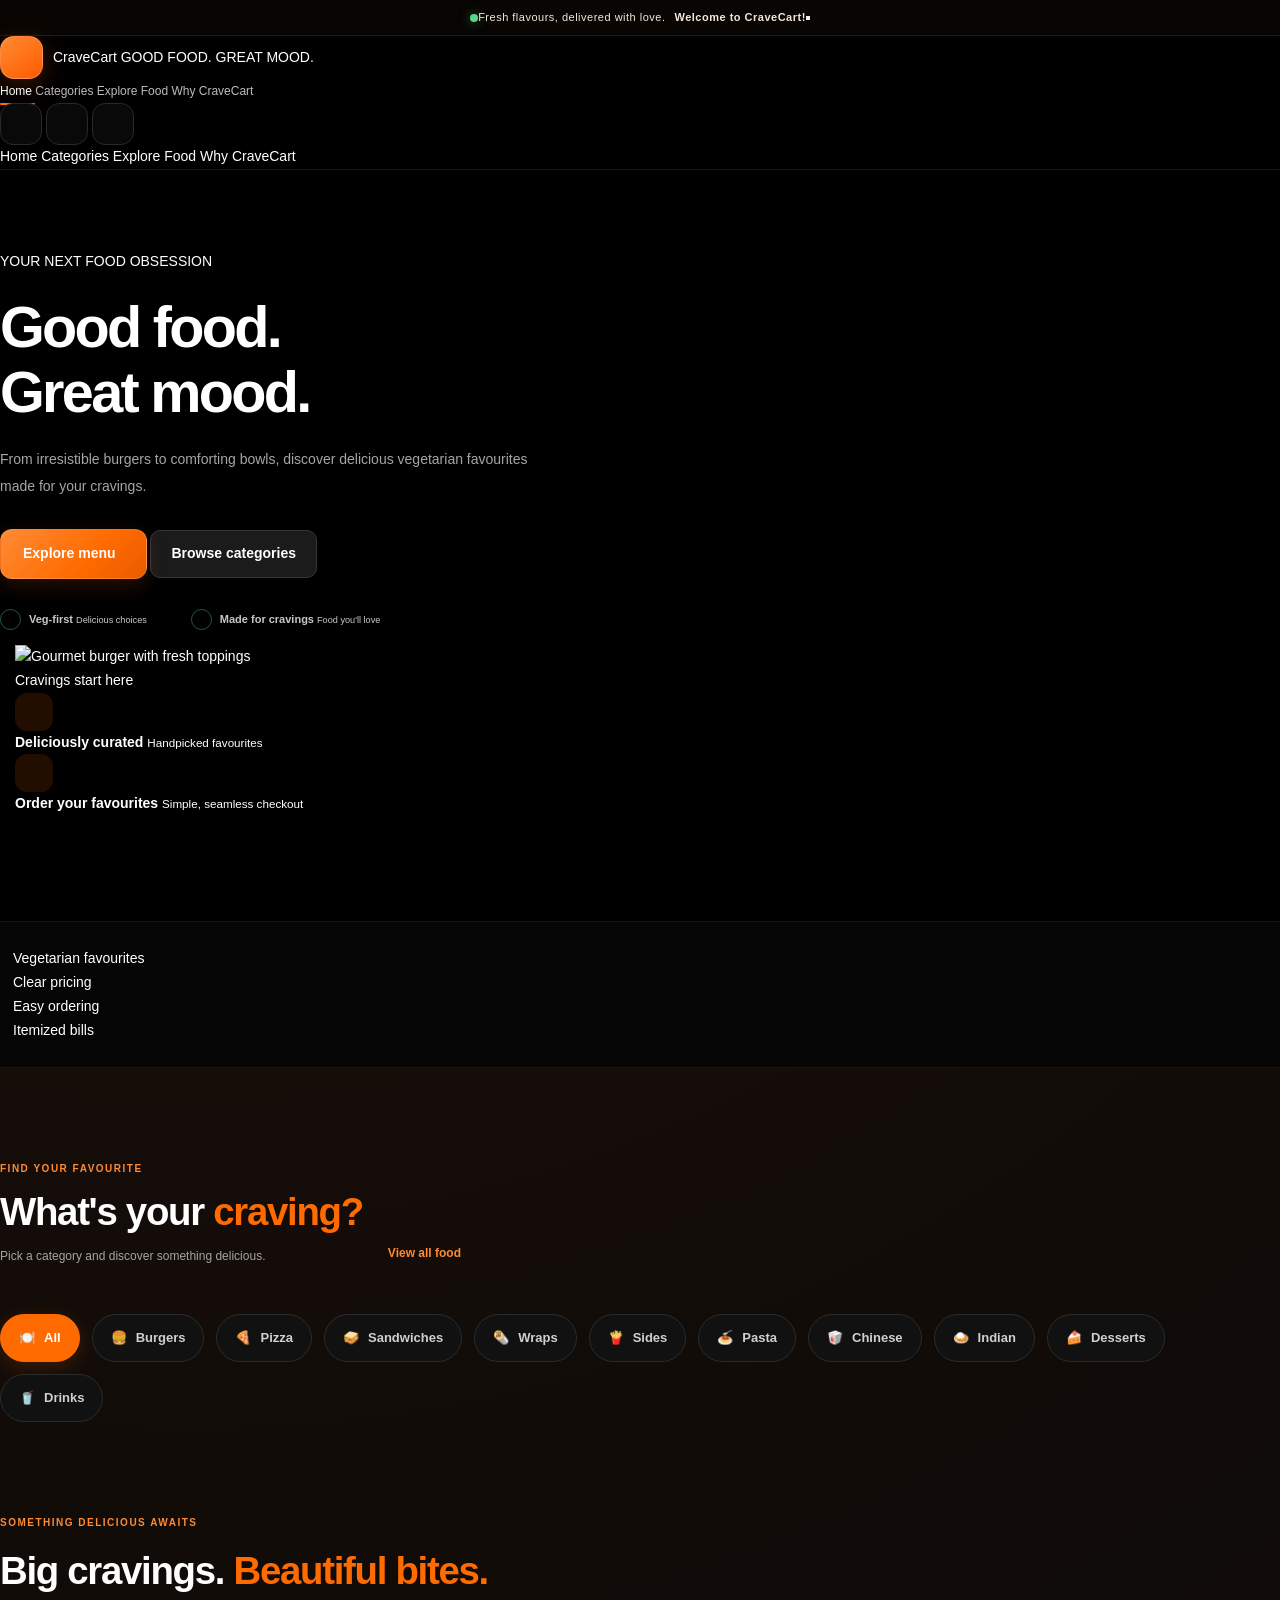
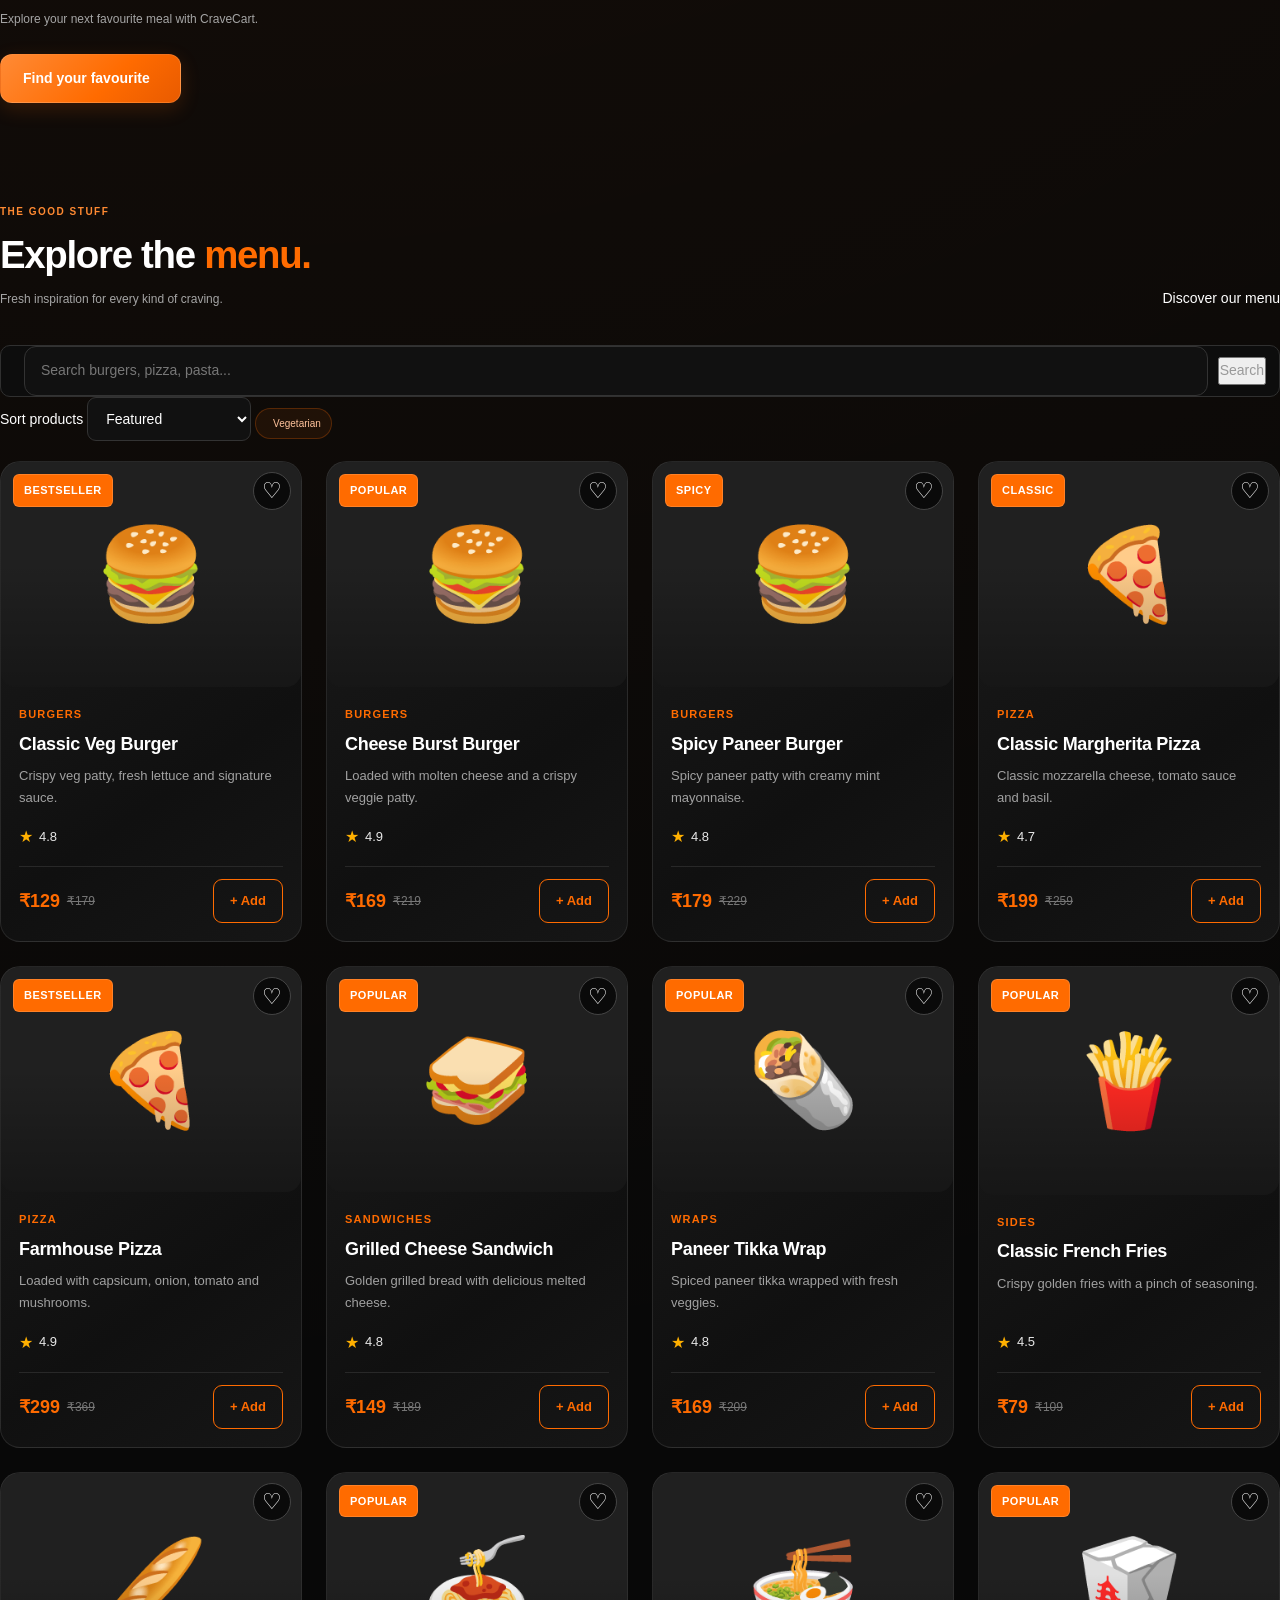
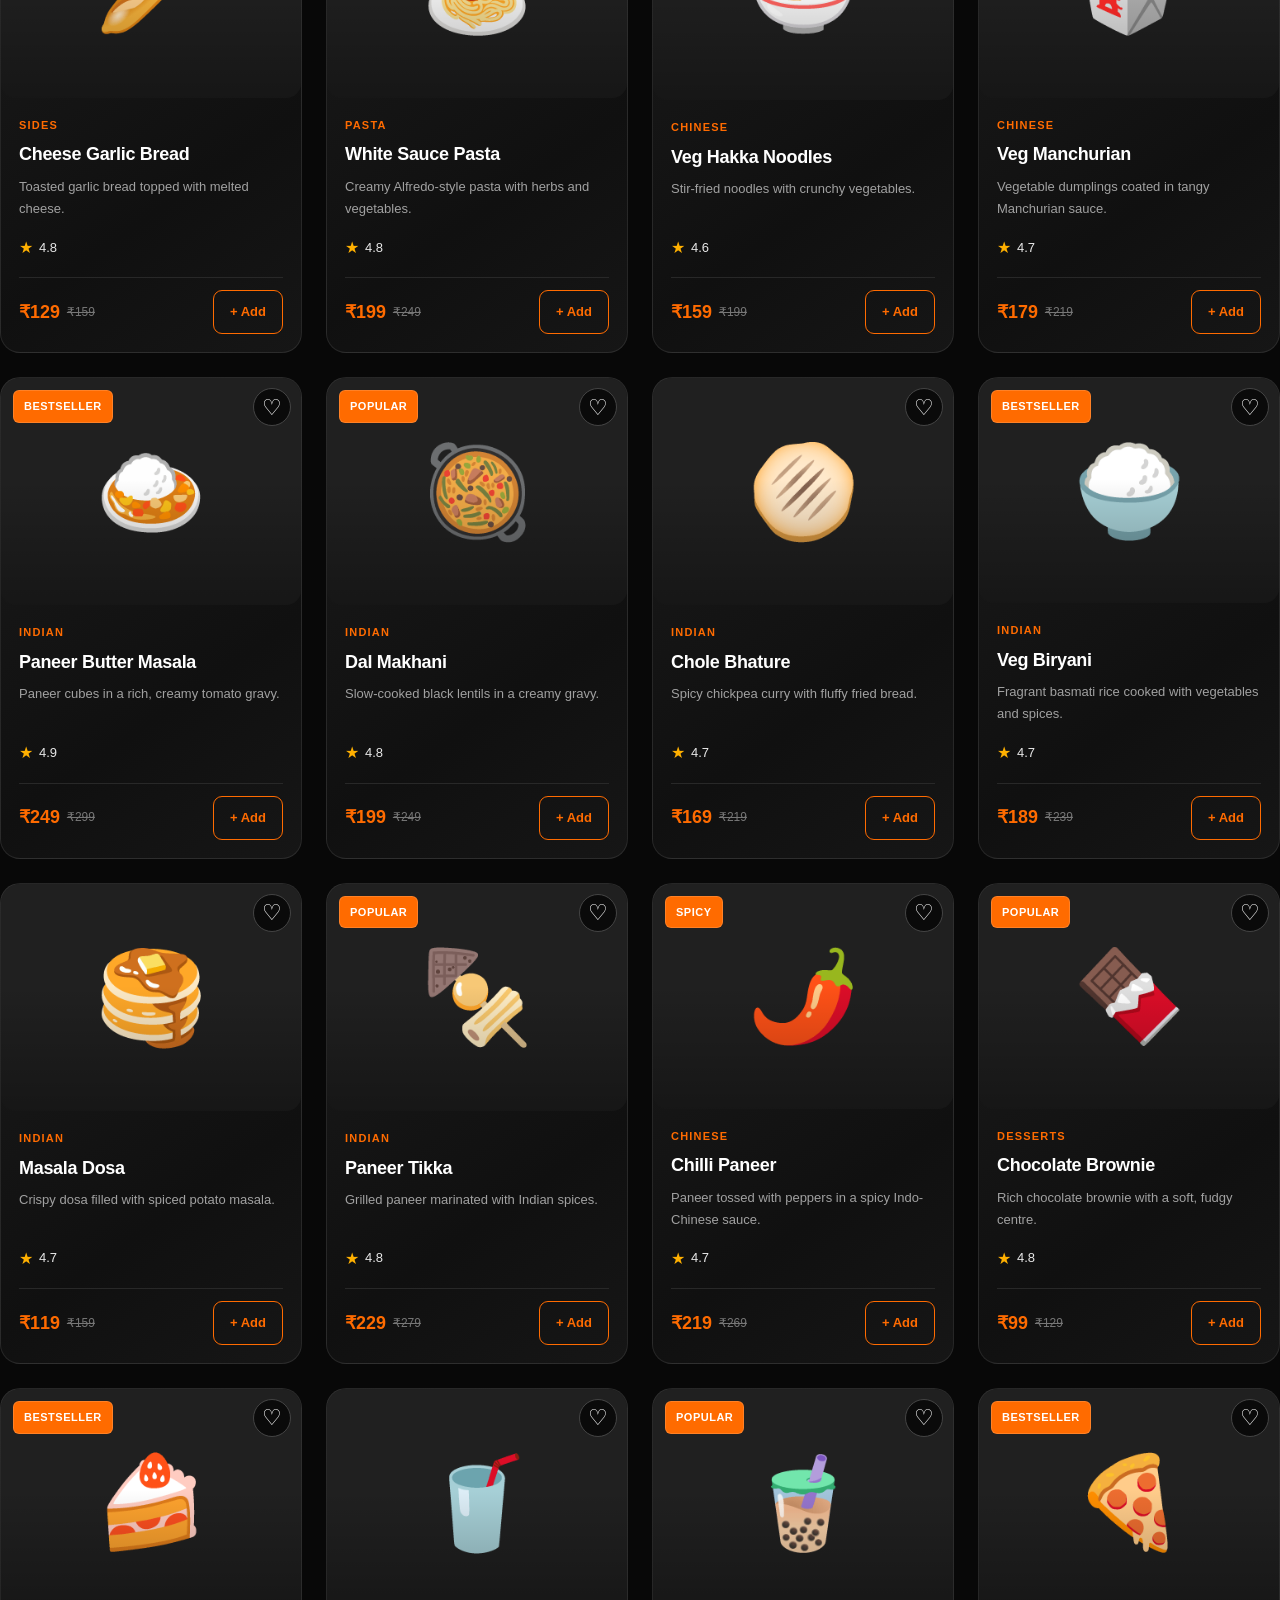
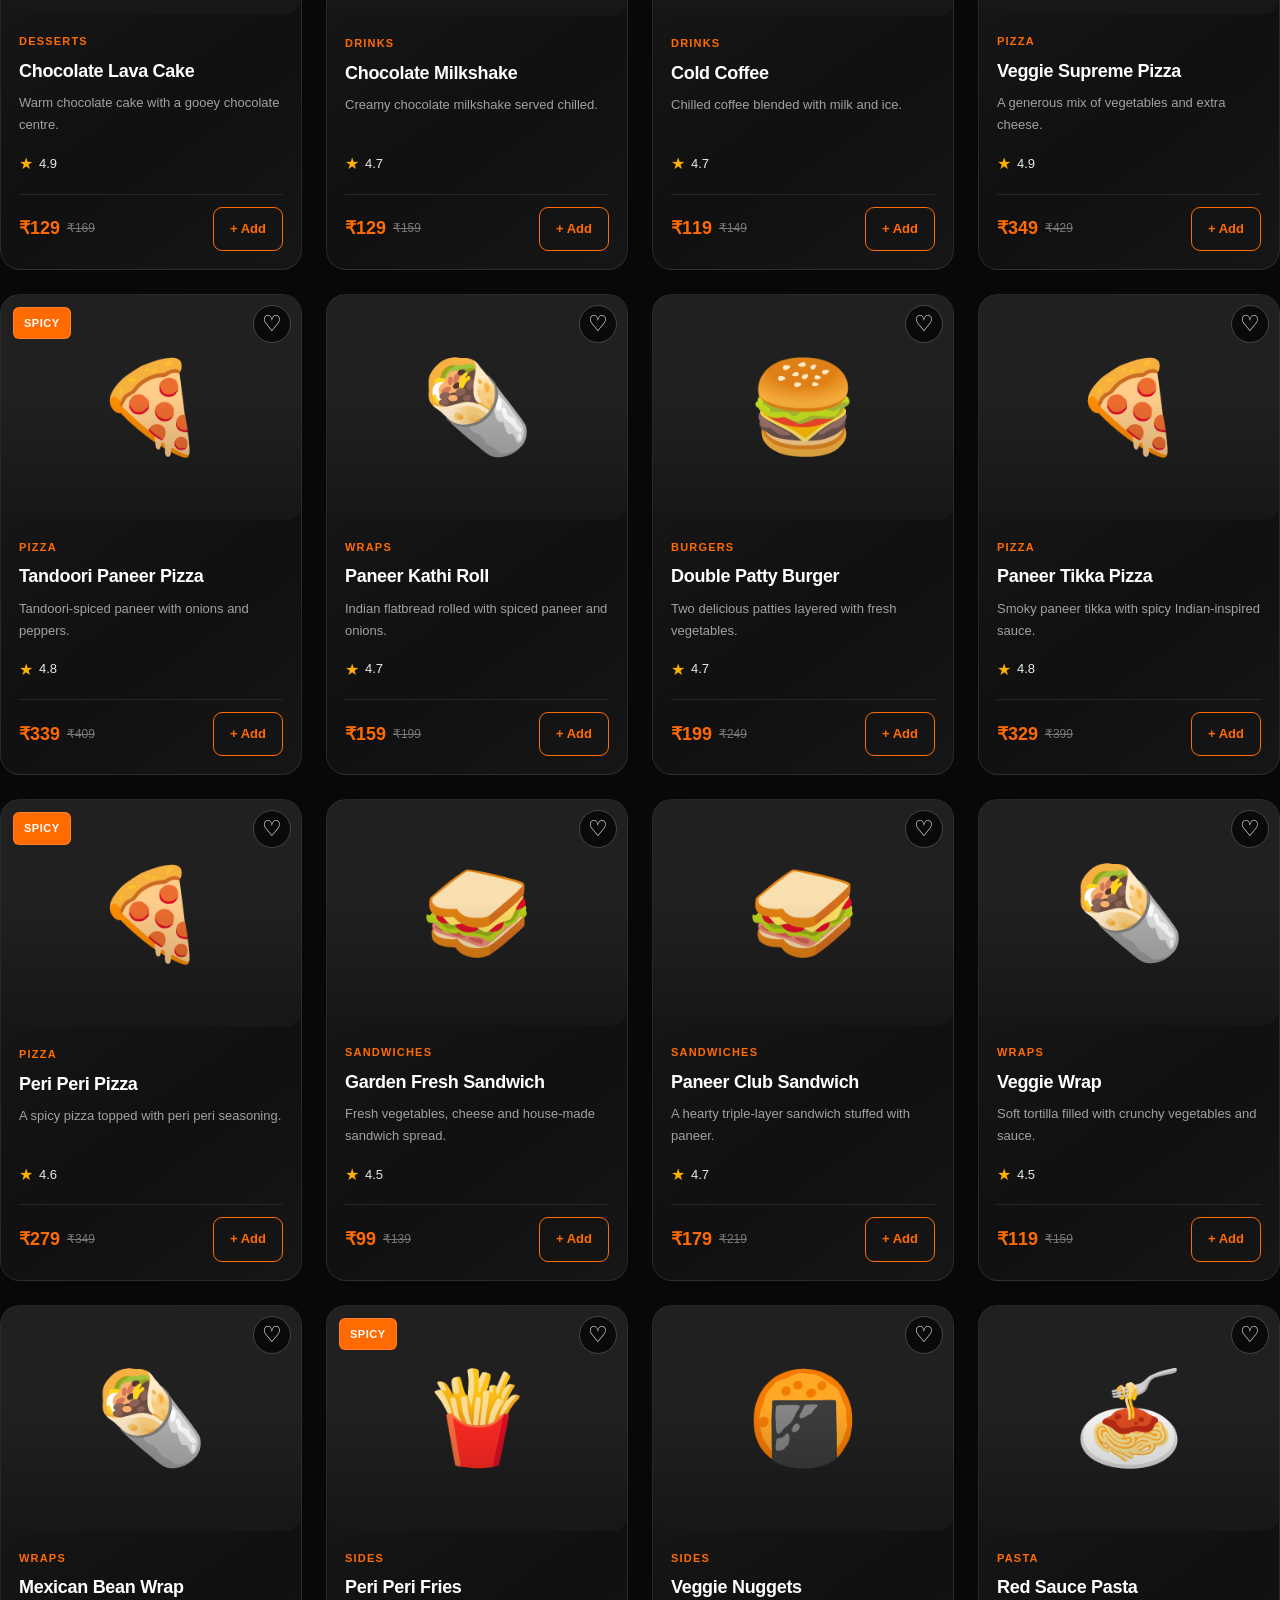
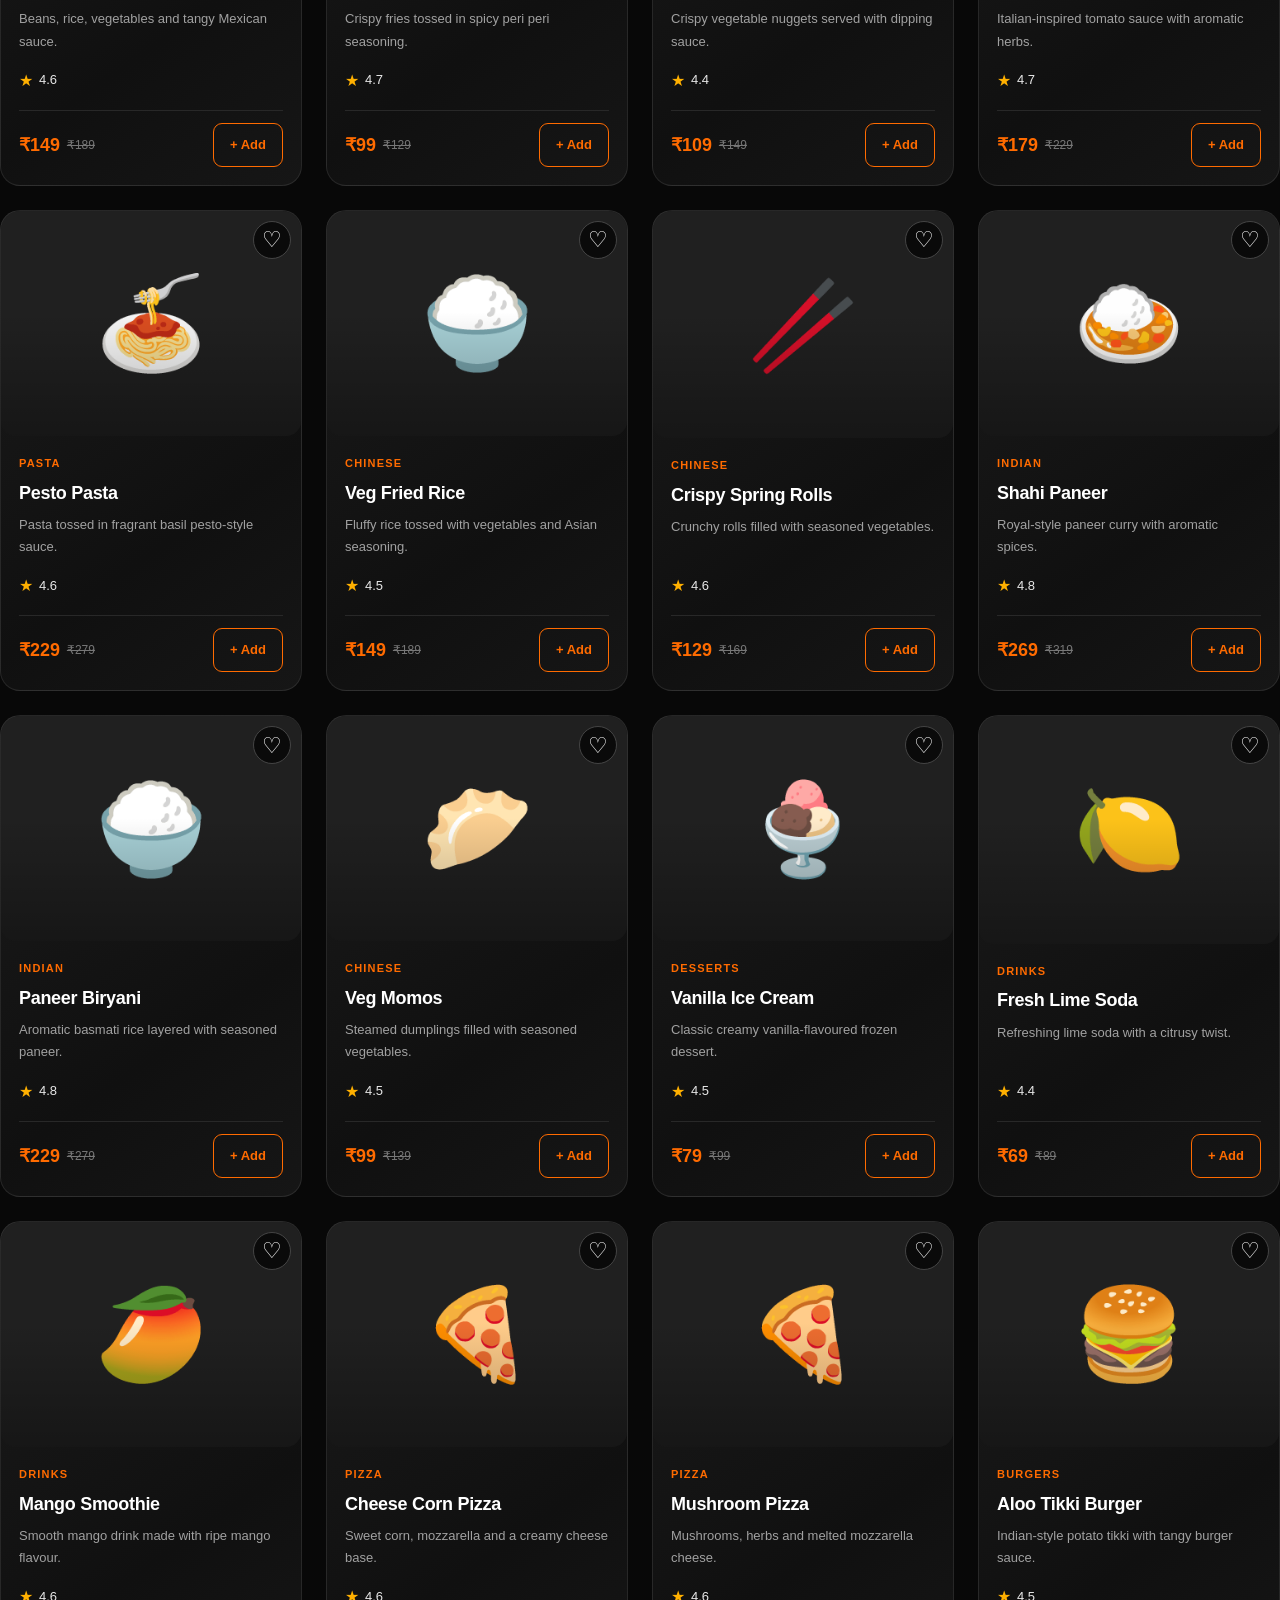
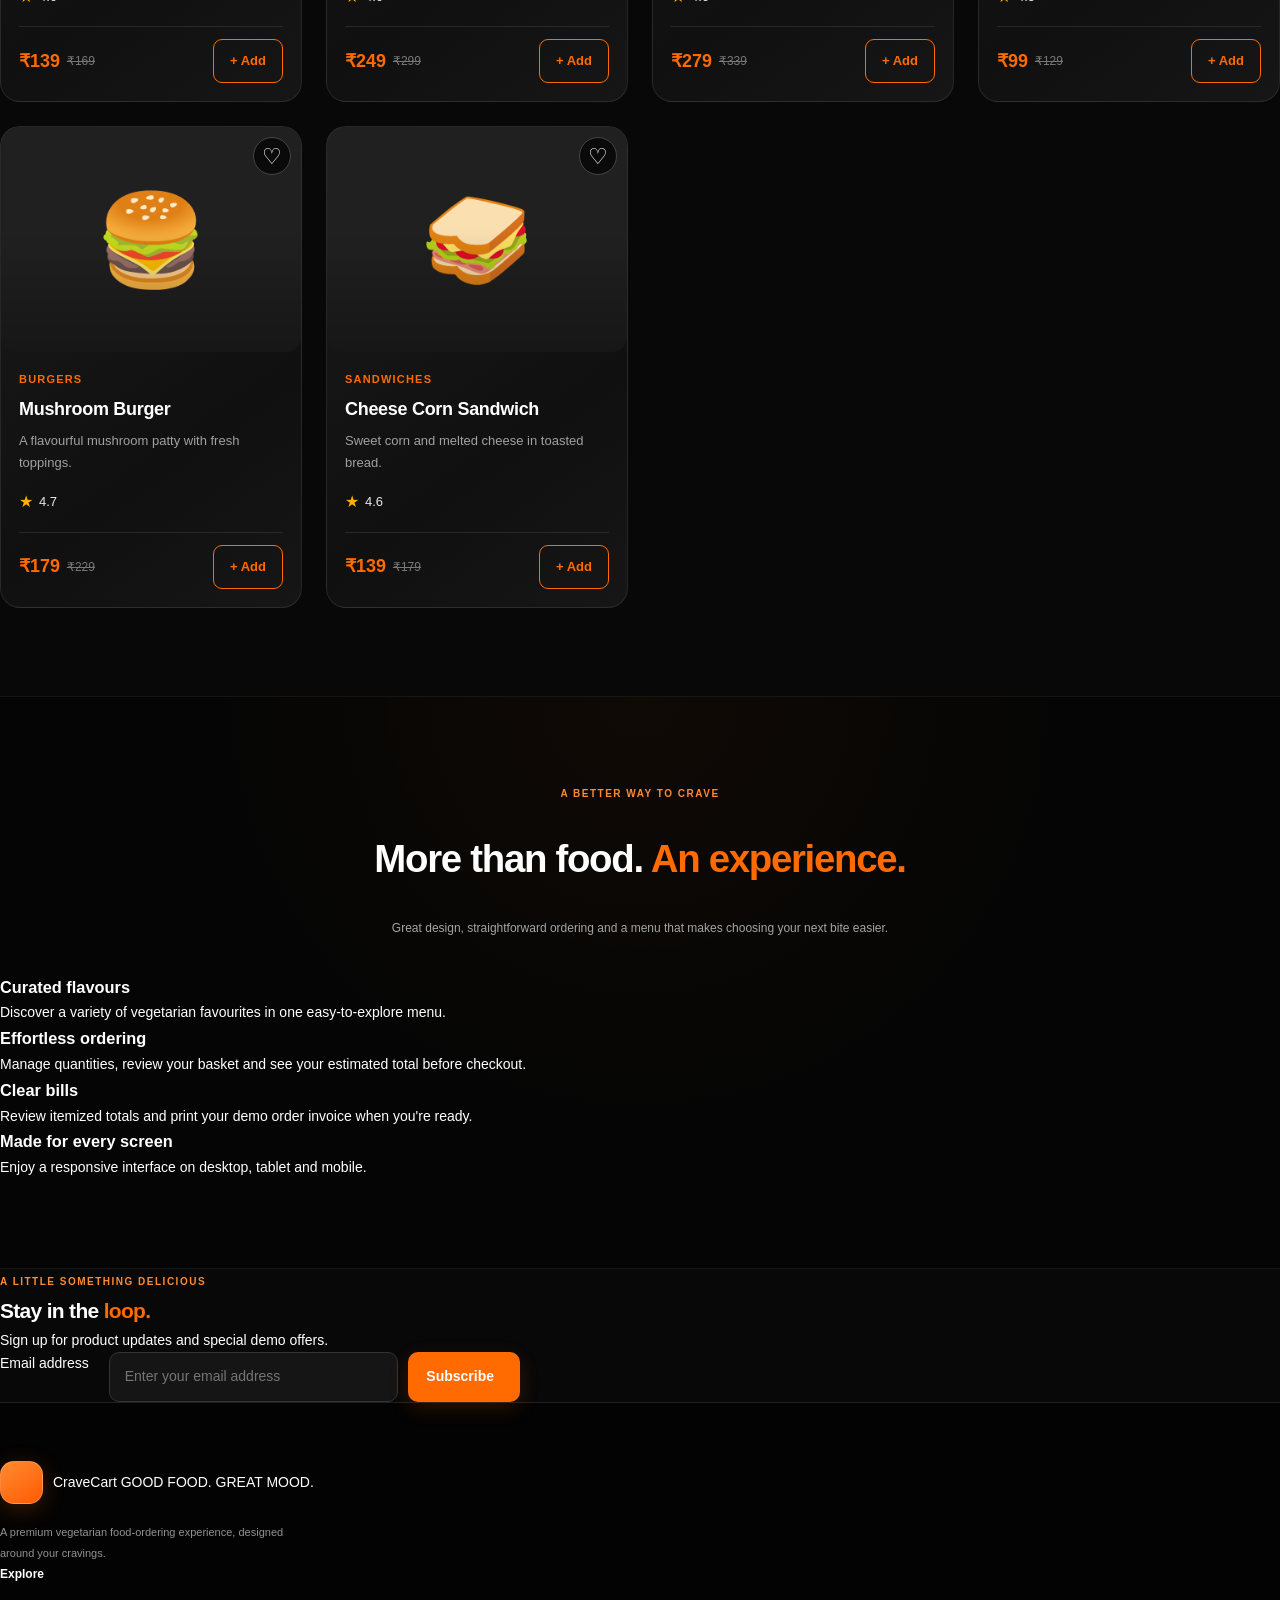
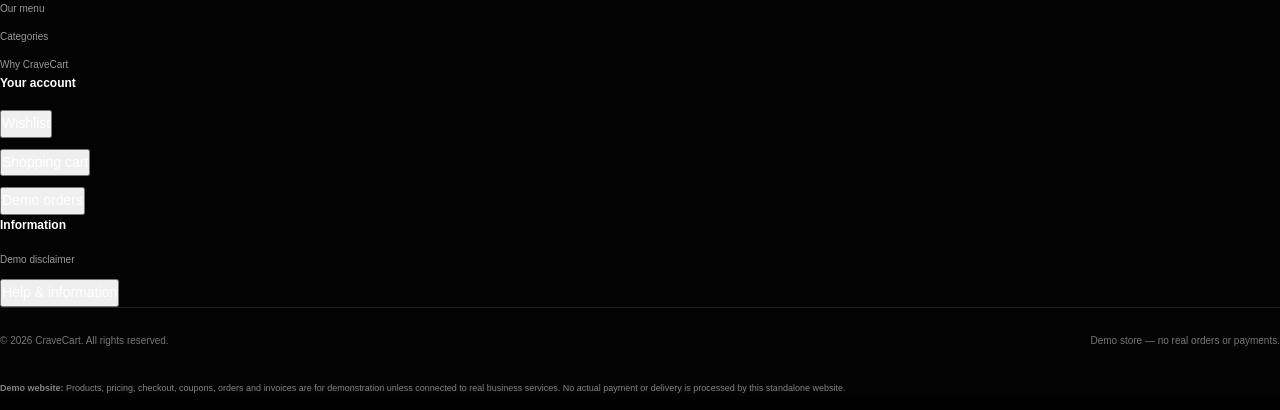
==== commit 45cfa14f: "Update index.html" ====
--- a/index.html
+++ b/index.html
@@ -4,1325 +4,1318 @@
   <meta charset="UTF-8">
   <meta name="viewport" content="width=device-width, initial-scale=1.0">
 
-  <meta name="theme-color" content="#000000">
-  <meta name="description" content="CraveCart — Discover delicious vegetarian food, explore our menu, and create your demo order.">
-
-  <title>CraveCart — Delicious Vegetarian Food</title>
+  <meta
+    name="description"
+    content="Discover delicious vegetarian food at CraveCart. Explore fresh meals, discover favourites and enjoy a premium food-ordering experience."
+  >
+
+  <meta name="theme-color" content="#090909">
+
+  <title>CraveCart — Good Food. Great Mood.</title>
 
   <link
     rel="icon"
-    type="image/png"
     href="https://i.postimg.cc/HkrL3C15/Crave-Cart-Glowing-Food-Delivery-Logo.png"
   >
 
+  <!-- Premium fonts -->
+  <link rel="preconnect" href="https://fonts.googleapis.com">
+  <link rel="preconnect" href="https://fonts.gstatic.com" crossorigin>
+
+  <link
+    href="https://fonts.googleapis.com/css2?family=DM+Sans:wght@400;500;600;700;800&family=Outfit:wght@400;500;600;700;800;900&display=swap"
+    rel="stylesheet"
+  >
+
+  <!-- Premium icons -->
+  <script src="https://unpkg.com/lucide@latest"></script>
+
+  <!-- Main stylesheet -->
   <link rel="stylesheet" href="style.css">
 
-  <style>
-    * {
-      box-sizing: border-box;
-    }
-
-    html {
-      scroll-behavior: smooth;
-      scroll-padding-top: 90px;
-    }
-
-    body {
-      margin: 0;
-      background: #000;
-      color: #fff;
-      font-family: Arial, Helvetica, sans-serif;
-    }
-
-    a {
-      color: inherit;
-      text-decoration: none;
-    }
-
-    button,
-    input,
-    select,
-    textarea {
-      font: inherit;
-    }
-
-    button {
-      cursor: pointer;
-    }
-
-    .container {
-      width: min(1200px, calc(100% - 40px));
-      margin-inline: auto;
-    }
-
-    .site-header {
-      position: sticky;
-      top: 0;
-      z-index: 900;
-      background: rgba(0, 0, 0, .94);
-      border-bottom: 1px solid #242424;
-      backdrop-filter: blur(15px);
-    }
-
-    .header-inner {
-      position: relative;
-      display: flex;
-      align-items: center;
-      justify-content: space-between;
-      gap: 22px;
-      min-height: 78px;
-    }
-
-    .brand {
-      display: inline-flex;
-      align-items: center;
-      gap: 10px;
-      flex-shrink: 0;
-      font-size: 25px;
-      font-weight: 900;
-      letter-spacing: -.8px;
-    }
-
-    .brand-icon {
-      display: grid;
-      place-items: center;
-      width: 43px;
-      height: 43px;
-      overflow: hidden;
-      background: #ff6b00;
-      border-radius: 13px;
-    }
-
-    .brand-icon img {
-      width: 100%;
-      height: 100%;
-      object-fit: cover;
-    }
-
-    .brand-name span {
-      color: #ff6b00;
-    }
-
-    .main-nav {
-      display: flex;
-      align-items: center;
-      gap: 24px;
-    }
-
-    .main-nav a {
-      color: #c9c9c9;
-      font-size: 13px;
-      font-weight: 700;
-      transition: color .2s ease;
-    }
-
-    .main-nav a:hover {
-      color: #ff6b00;
-    }
-
-    .header-actions {
-      display: flex;
-      align-items: center;
-      gap: 10px;
-    }
-
-    .icon-button {
-      position: relative;
-      display: inline-flex;
-      align-items: center;
-      justify-content: center;
-      width: 43px;
-      height: 43px;
-      color: #fff;
-      background: #141414;
-      border: 1px solid #2b2b2b;
-      border-radius: 12px;
-      font-size: 19px;
-    }
-
-    .icon-button:hover {
-      color: #ff6b00;
-      border-color: #ff6b00;
-    }
-
-    .badge {
-      position: absolute;
-      top: -6px;
-      right: -6px;
-      display: grid;
-      place-items: center;
-      min-width: 19px;
-      height: 19px;
-      padding: 0 4px;
-      color: #fff;
-      background: #ff6b00;
-      border-radius: 50px;
-      font-size: 10px;
-      font-weight: 800;
-    }
-
-    .hero {
-      position: relative;
-      overflow: hidden;
-      padding: 95px 0 85px;
-      background:
-        radial-gradient(ellipse at 80% 40%, rgba(255,107,0,.15), transparent 38%),
-        #050505;
-    }
-
-    .hero-inner {
-      display: grid;
-      grid-template-columns: 1.1fr .9fr;
-      align-items: center;
-      gap: 45px;
-    }
-
-    .eyebrow {
-      display: inline-flex;
-      align-items: center;
-      gap: 8px;
-      padding: 9px 14px;
-      color: #ff9b56;
-      background: rgba(255,107,0,.1);
-      border: 1px solid rgba(255,107,0,.3);
-      border-radius: 50px;
-      font-size: 12px;
-      font-weight: 800;
-      letter-spacing: 1px;
-      text-transform: uppercase;
-    }
-
-    .hero h1 {
-      max-width: 680px;
-      margin: 22px 0;
-      font-size: clamp(42px, 6vw, 76px);
-      font-weight: 900;
-      line-height: 1.04;
-      letter-spacing: -2.5px;
-    }
-
-    .hero h1 span {
-      color: #ff6b00;
-    }
-
-    .hero-copy {
-      max-width: 520px;
-      color: #aaa;
-      font-size: 16px;
-      line-height: 1.9;
-    }
-
-    .hero-actions {
-      display: flex;
-      flex-wrap: wrap;
-      gap: 13px;
-      margin-top: 30px;
-    }
-
-    .hero-primary,
-    .hero-secondary {
-      display: inline-flex;
-      align-items: center;
-      justify-content: center;
-      min-height: 49px;
-      padding: 13px 22px;
-      border-radius: 11px;
-      font-size: 14px;
-      font-weight: 800;
-    }
-
-    .hero-primary {
-      color: #fff;
-      background: #ff6b00;
-      border: 1px solid #ff6b00;
-    }
-
-    .hero-primary:hover {
-      background: #e85f00;
-    }
-
-    .hero-secondary {
-      color: #fff;
-      background: #141414;
-      border: 1px solid #333;
-    }
-
-    .hero-secondary:hover {
-      border-color: #ff6b00;
-      color: #ff6b00;
-    }
-
-    .hero-stats {
-      display: flex;
-      flex-wrap: wrap;
-      gap: 30px;
-      margin-top: 38px;
-    }
-
-    .hero-stat strong {
-      display: block;
-      margin-bottom: 6px;
-      font-size: 23px;
-      font-weight: 900;
-    }
-
-    .hero-stat span {
-      color: #929292;
-      font-size: 12px;
-    }
-
-    .hero-visual {
-      display: grid;
-      place-items: center;
-      min-height: 370px;
-    }
-
-    .hero-food {
-      display: grid;
-      place-items: center;
-      width: min(360px, 85vw);
-      aspect-ratio: 1;
-      background:
-        radial-gradient(circle, rgba(255,107,0,.2), transparent 67%),
-        #101010;
-      border: 1px solid #292929;
-      border-radius: 50%;
-      box-shadow: 0 0 100px rgba(255,107,0,.09);
-      font-size: clamp(120px, 20vw, 200px);
-      animation: floatFood 4s ease-in-out infinite;
-    }
-
-    @keyframes floatFood {
-      0%, 100% {
-        transform: translateY(0);
-      }
-      50% {
-        transform: translateY(-12px);
-      }
-    }
-
-    .section {
-      padding: 75px 0;
-    }
-
-    .section-heading {
-      display: flex;
-      align-items: flex-end;
-      justify-content: space-between;
-      gap: 20px;
-      margin-bottom: 30px;
-    }
-
-    .section-kicker {
-      margin: 0 0 10px;
-      color: #ff6b00;
-      font-size: 11px;
-      font-weight: 900;
-      letter-spacing: 2px;
-      text-transform: uppercase;
-    }
-
-    .section-title {
-      margin: 0;
-      font-size: clamp(28px, 4vw, 42px);
-      font-weight: 900;
-      letter-spacing: -1px;
-    }
-
-    .section-description {
-      max-width: 600px;
-      margin: 12px 0 0;
-      color: #999;
-      font-size: 14px;
-      line-height: 1.8;
-    }
-
-    .category-section {
-      padding-top: 55px;
-      padding-bottom: 35px;
-    }
-
-    .category-list {
-      display: flex;
-      flex-wrap: wrap;
-      gap: 12px;
-    }
-
-    .menu-toolbar {
-      display: flex;
-      flex-wrap: wrap;
-      align-items: center;
-      justify-content: space-between;
-      gap: 18px;
-      margin-bottom: 28px;
-    }
-
-    .menu-search {
-      flex: 1;
-      min-width: 220px;
-      max-width: 430px;
-    }
-
-    .menu-filters {
-      display: flex;
-      flex-wrap: wrap;
-      align-items: center;
-      gap: 12px;
-    }
-
-    .products-grid,
-    #products-grid {
-      display: grid;
-      grid-template-columns: repeat(4, minmax(0, 1fr));
-      gap: 20px;
-    }
-
-    .products-section {
-      padding-top: 30px;
-    }
-
-    .promo-banner {
-      display: flex;
-      align-items: center;
-      justify-content: space-between;
-      gap: 25px;
-      padding: 36px;
-      background:
-        radial-gradient(ellipse at right, rgba(255,107,0,.2), transparent 60%),
-        #111;
-      border: 1px solid #292929;
-      border-radius: 20px;
-    }
-
-    .promo-banner h2 {
-      margin: 0 0 10px;
-      font-size: clamp(23px, 3vw, 34px);
-      font-weight: 900;
-    }
-
-    .promo-banner p {
-      margin: 0;
-      color: #aaa;
-      font-size: 14px;
-      line-height: 1.7;
-    }
-
-    .promo-code {
-      flex-shrink: 0;
-      padding: 15px 20px;
-      color: #ff6b00;
-      background: #000;
-      border: 1px dashed #ff6b00;
-      border-radius: 12px;
-      font-weight: 900;
-      letter-spacing: 1px;
-    }
-
-    .features-grid {
-      display: grid;
-      grid-template-columns: repeat(3, minmax(0, 1fr));
-      gap: 20px;
-    }
-
-    .feature-card {
-      padding: 25px;
-      background: #101010;
-      border: 1px solid #262626;
-      border-radius: 16px;
-    }
-
-    .feature-icon {
-      display: grid;
-      place-items: center;
-      width: 52px;
-      height: 52px;
-      margin-bottom: 18px;
-      background: rgba(255,107,0,.12);
-      border-radius: 14px;
-      font-size: 25px;
-    }
-
-    .feature-card h3 {
-      margin: 0 0 10px;
-      font-size: 17px;
-    }
-
-    .feature-card p {
-      margin: 0;
-      color: #999;
-      font-size: 13px;
-      line-height: 1.8;
-    }
-
-    .newsletter-section {
-      padding: 65px 0;
-      background: #0a0a0a;
-      border-top: 1px solid #222;
-      border-bottom: 1px solid #222;
-    }
-
-    .newsletter-inner {
-      display: flex;
-      align-items: center;
-      justify-content: space-between;
-      gap: 35px;
-    }
-
-    .newsletter-inner h2 {
-      margin: 0 0 10px;
-      font-size: clamp(25px, 3vw, 36px);
-      font-weight: 900;
-    }
-
-    .newsletter-inner p {
-      margin: 0;
-      color: #999;
-      font-size: 14px;
-      line-height: 1.7;
-    }
-
-    .site-footer {
-      padding: 55px 0 25px;
-      background: #050505;
-    }
-
-    .footer-grid {
-      display: grid;
-      grid-template-columns: 1.4fr 1fr 1fr 1fr;
-      gap: 35px;
-      padding-bottom: 35px;
-    }
-
-    .footer-brand-copy {
-      max-width: 310px;
-      margin-top: 16px;
-      color: #909090;
-      font-size: 13px;
-      line-height: 1.9;
-    }
-
-    .footer-column h3 {
-      margin: 0 0 17px;
-      font-size: 14px;
-    }
-
-    .footer-column a {
-      display: block;
-      margin: 11px 0;
-      color: #999;
-      font-size: 13px;
-    }
-
-    .footer-column a:hover {
-      color: #ff6b00;
-    }
-
-    .footer-bottom {
-      display: flex;
-      flex-wrap: wrap;
-      align-items: center;
-      justify-content: space-between;
-      gap: 15px;
-      padding-top: 22px;
-      border-top: 1px solid #242424;
-      color: #858585;
-      font-size: 12px;
-      line-height: 1.7;
-    }
-
-    .demo-notice {
-      margin-top: 18px;
-      padding: 13px 15px;
-      color: #ffcc9f;
-      background: rgba(255,107,0,.08);
-      border: 1px solid rgba(255,107,0,.25);
-      border-radius: 10px;
-      font-size: 12px;
-      line-height: 1.8;
-    }
-
-    @media (max-width: 1000px) {
-      .header-inner {
-        gap: 12px;
-      }
-
-      .main-nav {
-        gap: 14px;
-      }
-
-      .main-nav a {
-        font-size: 12px;
-      }
-
-      .products-grid,
-      #products-grid {
-        grid-template-columns: repeat(3, minmax(0, 1fr));
-      }
-
-      .footer-grid {
-        grid-template-columns: repeat(2, minmax(0, 1fr));
-      }
-    }
-
-    @media (max-width: 768px) {
-      .header-inner {
-        min-height: 70px;
-      }
-
-      .hero {
-        padding: 65px 0;
-      }
-
-      .hero-inner {
-        grid-template-columns: 1fr;
-        gap: 25px;
-      }
-
-      .hero-copy {
-        font-size: 14px;
-      }
-
-      .hero-visual {
-        min-height: 270px;
-      }
-
-      .hero-food {
-        width: min(280px, 75vw);
-      }
-
-      .products-grid,
-      #products-grid {
-        grid-template-columns: repeat(2, minmax(0, 1fr));
-        gap: 13px;
-      }
-
-      .section {
-        padding: 55px 0;
-      }
-
-      .section-heading {
-        align-items: flex-start;
-        flex-direction: column;
-      }
-
-      .menu-toolbar {
-        align-items: stretch;
-        flex-direction: column;
-      }
-
-      .menu-search {
-        max-width: none;
-      }
-
-      .promo-banner {
-        align-items: flex-start;
-        flex-direction: column;
-        padding: 25px;
-      }
-
-      .features-grid {
-        grid-template-columns: 1fr;
-      }
-
-      .newsletter-inner {
-        align-items: flex-start;
-        flex-direction: column;
-      }
-    }
-
-    @media (max-width: 480px) {
-      .container {
-        width: calc(100% - 28px);
-      }
-
-      .brand {
-        gap: 7px;
-        font-size: 21px;
-      }
-
-      .brand-icon {
-        width: 36px;
-        height: 36px;
-      }
-
-      .header-actions {
-        gap: 6px;
-      }
-
-      .icon-button {
-        width: 37px;
-        height: 37px;
-        font-size: 16px;
-      }
-
-      .hero h1 {
-        font-size: 43px;
-        letter-spacing: -1.6px;
-      }
-
-      .hero-stats {
-        gap: 20px;
-      }
-
-      .products-grid,
-      #products-grid {
-        gap: 10px;
-      }
-
-      .product-image {
-        min-height: 120px;
-      }
-
-      .product-emoji {
-        font-size: 58px;
-      }
-
-      .product-info {
-        padding: 10px;
-      }
-
-      .product-name {
-        font-size: 13px;
-      }
-
-      .product-description {
-        font-size: 11px;
-      }
-
-      .product-footer {
-        align-items: flex-start;
-        flex-direction: column;
-      }
-
-      .product-price {
-        font-size: 15px;
-      }
-
-      .footer-grid {
-        grid-template-columns: 1fr 1fr;
-        gap: 25px 18px;
-      }
-
-      .footer-grid > :first-child {
-        grid-column: 1 / -1;
-      }
-
-      .newsletter-inner #newsletter-form {
-        flex-direction: column;
-      }
-
-      .newsletter-inner #newsletter-form button {
-        width: 100%;
-      }
-    }
-  </style>
+  <!-- Main application -->
+  <script src="app.js" defer></script>
 </head>
 
 <body>
 
-  <!-- HEADER -->
-  <header class="site-header">
-    <div class="container header-inner">
-
-      <a href="#home" class="brand" aria-label="CraveCart home">
+  <!-- Announcement bar -->
+  <div class="announcement-bar">
+    <span class="announcement-dot"></span>
+
+    <p>
+      Fresh flavours, delivered with love.
+      <strong>Welcome to CraveCart!</strong>
+    </p>
+
+    <button
+      class="announcement-close"
+      type="button"
+      aria-label="Close announcement"
+      data-action="close-announcement"
+    >
+      <i data-lucide="x"></i>
+    </button>
+  </div>
+
+
+  <!-- Header -->
+  <header class="site-header" id="top">
+
+    <div class="header-inner">
+
+      <!-- Logo -->
+      <a href="#top" class="brand" aria-label="CraveCart home">
+
         <span class="brand-icon">
           <img
             src="https://i.postimg.cc/HkrL3C15/Crave-Cart-Glowing-Food-Delivery-Logo.png"
-            alt="CraveCart logo"
+            alt=""
           >
         </span>
 
-        <span class="brand-name">Crave<span>Cart</span></span>
+        <span class="brand-copy">
+          <span class="brand-name">
+            Crave<span>Cart</span>
+          </span>
+
+          <span class="brand-tagline">
+            GOOD FOOD. GREAT MOOD.
+          </span>
+        </span>
+
       </a>
 
-      <nav class="main-nav" id="main-nav" aria-label="Main navigation">
-        <a href="#home">Home</a>
-        <a href="#categories-section">Categories</a>
-        <a href="#menu">Our Menu</a>
-        <a href="#why-us">Why Us</a>
+
+      <!-- Desktop navigation -->
+      <nav class="main-nav" aria-label="Main navigation">
+
+        <a class="nav-link active" href="#top">
+          Home
+        </a>
+
+        <a class="nav-link" href="#categories">
+          Categories
+        </a>
+
+        <a class="nav-link" href="#products">
+          Explore Food
+        </a>
+
+        <a class="nav-link" href="#why-us">
+          Why CraveCart
+        </a>
+
       </nav>
 
+
+      <!-- Header actions -->
       <div class="header-actions">
+
+        <button
+          class="icon-button"
+          type="button"
+          aria-label="Open wishlist"
+          data-action="open-wishlist"
+        >
+          <i data-lucide="heart"></i>
+          <span class="icon-count" id="wishlist-count">0</span>
+        </button>
+
+        <button
+          class="icon-button cart-trigger"
+          type="button"
+          aria-label="Open shopping cart"
+          data-action="open-cart"
+        >
+          <i data-lucide="shopping-bag"></i>
+          <span class="icon-count" id="cart-count">0</span>
+        </button>
+
+        <button
+          class="mobile-menu-button icon-button"
+          type="button"
+          aria-label="Toggle navigation"
+          aria-expanded="false"
+          data-action="toggle-menu"
+        >
+          <i data-lucide="menu"></i>
+        </button>
+
+      </div>
+
+    </div>
+
+
+    <!-- Mobile navigation -->
+    <nav
+      class="mobile-nav"
+      id="mobile-nav"
+      aria-label="Mobile navigation"
+    >
+      <a href="#top">Home</a>
+      <a href="#categories">Categories</a>
+      <a href="#products">Explore Food</a>
+      <a href="#why-us">Why CraveCart</a>
+    </nav>
+
+  </header>
+
+
+  <main>
+
+    <!-- Hero section -->
+    <section class="hero-section">
+
+      <div class="hero-background-glow"></div>
+
+      <div class="hero-content">
+
+        <div class="hero-badge">
+          <i data-lucide="sparkles"></i>
+          <span>YOUR NEXT FOOD OBSESSION</span>
+        </div>
+
+        <h1>
+          Good food.
+          <br>
+
+          <span class="gradient-text">
+            Great mood.
+          </span>
+        </h1>
+
+        <p class="hero-description">
+          From irresistible burgers to comforting bowls,
+          discover delicious vegetarian favourites made for
+          your cravings.
+        </p>
+
+        <div class="hero-actions">
+
+          <a href="#products" class="btn btn-primary">
+            Explore menu
+            <i data-lucide="arrow-up-right"></i>
+          </a>
+
+          <a href="#categories" class="btn btn-secondary">
+            Browse categories
+          </a>
+
+        </div>
+
+
+        <!-- Trust indicators -->
+        <div class="hero-trust">
+
+          <div class="trust-item">
+            <span class="trust-icon">
+              <i data-lucide="leaf"></i>
+            </span>
+
+            <span>
+              <strong>Veg-first</strong>
+              <small>Delicious choices</small>
+            </span>
+          </div>
+
+          <div class="trust-divider"></div>
+
+          <div class="trust-item">
+            <span class="trust-icon">
+              <i data-lucide="heart"></i>
+            </span>
+
+            <span>
+              <strong>Made for cravings</strong>
+              <small>Food you'll love</small>
+            </span>
+          </div>
+
+        </div>
+
+      </div>
+
+
+      <!-- Hero food visual -->
+      <div class="hero-visual">
+
+        <div class="hero-orbit hero-orbit-one"></div>
+        <div class="hero-orbit hero-orbit-two"></div>
+
+        <div class="hero-image-card">
+
+          <img
+            src="https://images.unsplash.com/photo-1568901346375-23c9450c58cd?auto=format&fit=crop&w=1000&q=85"
+            alt="Gourmet burger with fresh toppings"
+            fetchpriority="high"
+          >
+
+          <div class="hero-image-overlay"></div>
+
+          <div class="hero-image-label">
+            <span class="live-dot"></span>
+            <span>Cravings start here</span>
+          </div>
+
+        </div>
+
+
+        <div class="floating-info-card floating-rating">
+
+          <span class="floating-icon rating-icon">
+            <i data-lucide="star"></i>
+          </span>
+
+          <span>
+            <strong>Deliciously curated</strong>
+            <small>Handpicked favourites</small>
+          </span>
+
+        </div>
+
+
+        <div class="floating-info-card floating-delivery">
+
+          <span class="floating-icon delivery-icon">
+            <i data-lucide="shopping-bag"></i>
+          </span>
+
+          <span>
+            <strong>Order your favourites</strong>
+            <small>Simple, seamless checkout</small>
+          </span>
+
+        </div>
+
+      </div>
+
+    </section>
+
+
+    <!-- Benefits strip -->
+    <section class="benefits-strip" aria-label="Our benefits">
+
+      <div class="benefit-item">
+        <i data-lucide="leaf"></i>
+        <span>Vegetarian favourites</span>
+      </div>
+
+      <div class="benefit-item">
+        <i data-lucide="shield-check"></i>
+        <span>Clear pricing</span>
+      </div>
+
+      <div class="benefit-item">
+        <i data-lucide="package-check"></i>
+        <span>Easy ordering</span>
+      </div>
+
+      <div class="benefit-item">
+        <i data-lucide="receipt"></i>
+        <span>Itemized bills</span>
+      </div>
+
+    </section>
+
+
+    <!-- Categories -->
+    <section class="section categories-section" id="categories">
+
+      <div class="section-heading">
+
+        <div>
+          <span class="eyebrow">FIND YOUR FAVOURITE</span>
+
+          <h2>
+            What's your
+            <span class="gradient-text">craving?</span>
+          </h2>
+
+          <p>
+            Pick a category and discover something delicious.
+          </p>
+        </div>
+
+        <a href="#products" class="text-link">
+          View all food
+          <i data-lucide="arrow-up-right"></i>
+        </a>
+
+      </div>
+
+
+      <!-- Categories are rendered by app.js -->
+      <div
+        class="category-grid"
+        id="category-list"
+        aria-label="Food categories"
+      >
+
+        <div class="loading-placeholder">
+          Loading delicious categories...
+        </div>
+
+      </div>
+
+    </section>
+
+
+    <!-- Promotional banner -->
+    <section class="promo-section">
+
+      <div class="promo-content">
+
+        <span class="eyebrow">
+          SOMETHING DELICIOUS AWAITS
+        </span>
+
+        <h2>
+          Big cravings.
+          <span class="gradient-text">Beautiful bites.</span>
+        </h2>
+
+        <p>
+          Explore your next favourite meal with CraveCart.
+        </p>
+
+        <a href="#products" class="btn btn-primary">
+          Find your favourite
+          <i data-lucide="arrow-right"></i>
+        </a>
+
+      </div>
+
+      <div class="promo-decoration">
+        <span class="promo-circle"></span>
+        <i data-lucide="sparkles"></i>
+      </div>
+
+    </section>
+
+
+    <!-- Products section -->
+    <section class="section products-section" id="products">
+
+      <div class="section-heading products-heading">
+
+        <div>
+          <span class="eyebrow">THE GOOD STUFF</span>
+
+          <h2>
+            Explore the
+            <span class="gradient-text">menu.</span>
+          </h2>
+
+          <p>
+            Fresh inspiration for every kind of craving.
+          </p>
+        </div>
+
+        <div class="product-results-info">
+          <span id="product-results-count">Discover our menu</span>
+        </div>
+
+      </div>
+
+
+      <!-- Search and sorting -->
+      <div class="product-toolbar">
+
+        <form class="search-box" id="search-form" role="search">
+
+          <i data-lucide="search"></i>
+
+          <input
+            type="search"
+            id="search-input"
+            name="search"
+            placeholder="Search burgers, pizza, pasta..."
+            autocomplete="off"
+            aria-label="Search food"
+          >
+
+          <button
+            class="search-clear"
+            type="button"
+            id="clear-search"
+            aria-label="Clear search"
+            hidden
+          >
+            <i data-lucide="x"></i>
+          </button>
+
+          <button type="submit" class="search-submit">
+            Search
+          </button>
+
+        </form>
+
+
+        <div class="product-filters">
+
+          <label class="filter-select">
+            <span class="sr-only">Sort products</span>
+
+            <i data-lucide="arrow-up-down"></i>
+
+            <select id="sort-select" aria-label="Sort products">
+              <option value="featured">Featured</option>
+              <option value="price-low">Price: Low to High</option>
+              <option value="price-high">Price: High to Low</option>
+              <option value="rating">Top Rated</option>
+              <option value="name">Name: A to Z</option>
+            </select>
+          </label>
+
+
+          <button
+            class="filter-chip"
+            type="button"
+            id="veg-filter"
+            aria-pressed="false"
+          >
+            <span class="veg-indicator"></span>
+            Vegetarian
+          </button>
+
+        </div>
+
+      </div>
+
+
+      <!-- Active category and search status -->
+      <div class="active-filters" id="active-filters"></div>
+
+
+      <!-- Product cards rendered by app.js -->
+      <div
+        class="product-grid"
+        id="products-grid"
+        aria-live="polite"
+        aria-busy="true"
+      >
+
+        <div class="loading-placeholder">
+          Preparing something delicious...
+        </div>
+
+      </div>
+
+
+      <!-- No results state -->
+      <div class="empty-state" id="products-empty" hidden>
+
+        <span class="empty-state-icon">
+          <i data-lucide="search-x"></i>
+        </span>
+
+        <h3>No food found</h3>
+
+        <p>
+          Try another search or clear your filters.
+        </p>
 
         <button
           type="button"
-          class="icon-button"
-          data-wishlist-open
-          aria-label="Open wishlist"
+          class="btn btn-primary"
+          data-action="clear-filters"
         >
-          ♡
-          <span class="badge" id="wishlist-count">0</span>
-        </button>
+          Show all food
+        </button>
+
+      </div>
+
+    </section>
+
+
+    <!-- Why CraveCart -->
+    <section class="section why-section" id="why-us">
+
+      <div class="section-heading centered-heading">
+
+        <span class="eyebrow">A BETTER WAY TO CRAVE</span>
+
+        <h2>
+          More than food.
+          <span class="gradient-text">An experience.</span>
+        </h2>
+
+        <p>
+          Great design, straightforward ordering and a menu
+          that makes choosing your next bite easier.
+        </p>
+
+      </div>
+
+
+      <div class="feature-grid">
+
+        <article class="feature-card">
+
+          <div class="feature-icon">
+            <i data-lucide="utensils"></i>
+          </div>
+
+          <h3>Curated flavours</h3>
+
+          <p>
+            Discover a variety of vegetarian favourites
+            in one easy-to-explore menu.
+          </p>
+
+        </article>
+
+
+        <article class="feature-card">
+
+          <div class="feature-icon">
+            <i data-lucide="shopping-cart"></i>
+          </div>
+
+          <h3>Effortless ordering</h3>
+
+          <p>
+            Manage quantities, review your basket and
+            see your estimated total before checkout.
+          </p>
+
+        </article>
+
+
+        <article class="feature-card">
+
+          <div class="feature-icon">
+            <i data-lucide="receipt-text"></i>
+          </div>
+
+          <h3>Clear bills</h3>
+
+          <p>
+            Review itemized totals and print your demo
+            order invoice when you're ready.
+          </p>
+
+        </article>
+
+
+        <article class="feature-card">
+
+          <div class="feature-icon">
+            <i data-lucide="smartphone"></i>
+          </div>
+
+          <h3>Made for every screen</h3>
+
+          <p>
+            Enjoy a responsive interface on desktop,
+            tablet and mobile.
+          </p>
+
+        </article>
+
+      </div>
+
+    </section>
+
+
+    <!-- Newsletter -->
+    <section class="newsletter-section">
+
+      <div class="newsletter-content">
+
+        <span class="eyebrow">A LITTLE SOMETHING DELICIOUS</span>
+
+        <h2>
+          Stay in the
+          <span class="gradient-text">loop.</span>
+        </h2>
+
+        <p>
+          Sign up for product updates and special demo offers.
+        </p>
+
+      </div>
+
+
+      <form class="newsletter-form" id="newsletter-form">
+
+        <label class="sr-only" for="newsletter-email">
+          Email address
+        </label>
+
+        <i data-lucide="mail"></i>
+
+        <input
+          type="email"
+          id="newsletter-email"
+          name="email"
+          placeholder="Enter your email address"
+          required
+        >
+
+        <button type="submit" class="btn btn-primary">
+          Subscribe
+          <i data-lucide="arrow-right"></i>
+        </button>
+
+      </form>
+
+      <p class="newsletter-message" id="newsletter-message"></p>
+
+    </section>
+
+  </main>
+
+
+  <!-- Footer -->
+  <footer class="site-footer">
+
+    <div class="footer-main">
+
+      <div class="footer-brand">
+
+        <a href="#top" class="brand">
+
+          <span class="brand-icon">
+            <img
+              src="https://i.postimg.cc/HkrL3C15/Crave-Cart-Glowing-Food-Delivery-Logo.png"
+              alt=""
+            >
+          </span>
+
+          <span class="brand-copy">
+            <span class="brand-name">
+              Crave<span>Cart</span>
+            </span>
+
+            <span class="brand-tagline">
+              GOOD FOOD. GREAT MOOD.
+            </span>
+          </span>
+
+        </a>
+
+        <p>
+          A premium vegetarian food-ordering experience,
+          designed around your cravings.
+        </p>
+
+      </div>
+
+
+      <div class="footer-column">
+
+        <h3>Explore</h3>
+
+        <a href="#products">Our menu</a>
+        <a href="#categories">Categories</a>
+        <a href="#why-us">Why CraveCart</a>
+
+      </div>
+
+
+      <div class="footer-column">
+
+        <h3>Your account</h3>
+
+        <button type="button" data-action="open-wishlist">
+          Wishlist
+        </button>
+
+        <button type="button" data-action="open-cart">
+          Shopping cart
+        </button>
+
+        <button type="button" data-action="view-orders">
+          Demo orders
+        </button>
+
+      </div>
+
+
+      <div class="footer-column">
+
+        <h3>Information</h3>
+
+        <a href="#demo-notice">Demo disclaimer</a>
+
+        <button type="button" data-action="show-help">
+          Help & information
+        </button>
+
+      </div>
+
+    </div>
+
+
+    <div class="footer-bottom">
+
+      <p>
+        © <span id="current-year"></span> CraveCart.
+        All rights reserved.
+      </p>
+
+      <p class="demo-label">
+        <i data-lucide="info"></i>
+        Demo store — no real orders or payments.
+      </p>
+
+    </div>
+
+
+    <div class="demo-notice" id="demo-notice">
+
+      <i data-lucide="shield-alert"></i>
+
+      <p>
+        <strong>Demo website:</strong>
+        Products, pricing, checkout, coupons, orders and
+        invoices are for demonstration unless connected to
+        real business services. No actual payment or delivery
+        is processed by this standalone website.
+      </p>
+
+    </div>
+
+  </footer>
+
+
+  <!-- Overlay shared by drawers and modals -->
+  <div
+    class="ui-overlay"
+    id="ui-overlay"
+    data-action="close-overlay"
+    hidden
+  ></div>
+
+
+  <!-- Shopping cart drawer -->
+  <aside
+    class="cart-drawer"
+    id="cart-drawer"
+    aria-labelledby="cart-title"
+    aria-hidden="true"
+    inert
+  >
+
+    <div class="drawer-header">
+
+      <div>
+        <span class="eyebrow">YOUR SELECTION</span>
+        <h2 id="cart-title">Your cart</h2>
+      </div>
+
+      <button
+        class="icon-button"
+        type="button"
+        aria-label="Close cart"
+        data-action="close-cart"
+      >
+        <i data-lucide="x"></i>
+      </button>
+
+    </div>
+
+
+    <div class="cart-progress" id="cart-progress">
+
+      <div class="cart-progress-icon">
+        <i data-lucide="shopping-bag"></i>
+      </div>
+
+      <div class="cart-progress-content">
+
+        <strong id="cart-progress-title">
+          Your next favourite is waiting
+        </strong>
+
+        <p id="cart-progress-message">
+          Add something delicious to get started.
+        </p>
+
+        <div class="progress-track">
+          <span id="cart-progress-bar"></span>
+        </div>
+
+      </div>
+
+    </div>
+
+
+    <div class="cart-items" id="cart-items">
+
+      <div class="cart-empty">
+        <i data-lucide="shopping-bag"></i>
+        <h3>Your cart is waiting</h3>
+        <p>Add a few favourites and they'll appear here.</p>
 
         <button
           type="button"
-          class="icon-button"
-          data-cart-open
-          aria-label="Open shopping cart"
+          class="btn btn-primary"
+          data-action="close-cart-shop"
         >
-          🛒
-          <span class="badge" id="cart-count">0</span>
-        </button>
-
-        <button
-          type="button"
-          class="menu-toggle"
-          id="menu-toggle"
-          aria-label="Toggle navigation"
-          aria-expanded="false"
-        >
-          ☰
-        </button>
-
-      </div>
+          Explore food
+        </button>
+      </div>
+
     </div>
-  </header>
-
-  <main>
-
-    <!-- HERO -->
-    <section class="hero" id="home">
-      <div class="container hero-inner">
-
-        <div class="hero-content">
-
-          <span class="eyebrow">
-            🌱 100% Vegetarian Food Selection
-          </span>
-
-          <h1>
-            Good Food.<br>
-            Great <span>Cravings.</span>
-          </h1>
-
-          <p class="hero-copy">
-            Discover your next favourite meal with CraveCart.
-            Explore delicious vegetarian dishes, find your favourites,
-            and build your perfect food order.
-          </p>
-
-          <div class="hero-actions">
-            <a href="#menu" class="hero-primary">
-              Explore Menu →
-            </a>
-
-            <a href="#categories-section" class="hero-secondary">
-              Browse Categories
-            </a>
-          </div>
-
-          <div class="hero-stats">
-            <div class="hero-stat">
-              <strong>50+</strong>
-              <span>Menu Items</span>
-            </div>
-
-            <div class="hero-stat">
-              <strong>100%</strong>
-              <span>Veg Selection</span>
-            </div>
-
-            <div class="hero-stat">
-              <strong>4.8 ★</strong>
-              <span>Demo Rating</span>
-            </div>
-          </div>
-
-        </div>
-
-        <div class="hero-visual" aria-label="Delicious vegetarian burger">
-          <div class="hero-food" aria-hidden="true">🍔</div>
-        </div>
-
-      </div>
-    </section>
-
-    <!-- CATEGORIES -->
-    <section
-      class="section category-section"
-      id="categories-section"
-    >
-      <div class="container">
-
-        <div class="section-heading">
-          <div>
-            <p class="section-kicker">Explore by taste</p>
-            <h2 class="section-title">Browse Categories</h2>
-            <p class="section-description">
-              From cheesy pizzas to spicy Indian favourites,
-              find something delicious for every craving.
-            </p>
-          </div>
-        </div>
-
-        <div
-          class="category-list"
-          id="category-list"
-          aria-label="Food categories"
-        ></div>
-
-      </div>
-    </section>
-
-    <!-- MENU -->
-    <section class="section products-section" id="menu">
-      <div class="container">
-
-        <div class="section-heading">
-          <div>
-            <p class="section-kicker">Made for your cravings</p>
-            <h2 class="section-title">Our Delicious Menu</h2>
-            <p class="section-description">
-              Explore the menu, search for a dish, and add your
-              favourites to your cart.
-            </p>
-          </div>
-
-          <span id="product-count" class="product-count">
-            50 dishes
-          </span>
-        </div>
-
-        <div class="menu-toolbar">
-
-          <div class="menu-search">
-            <input
-              type="search"
-              id="search-input"
-              class="search-input"
-              placeholder="🔎 Search burgers, pizza, pasta..."
-              aria-label="Search food"
-            >
-          </div>
-
-          <div class="menu-filters">
-
-            <label>
-              <span class="text-muted">Sort:</span>
-              <select id="sort-select" aria-label="Sort products">
-                <option value="featured">Featured</option>
-                <option value="price-low">Price: Low to High</option>
-                <option value="price-high">Price: High to Low</option>
-                <option value="rating">Top Rated</option>
-                <option value="name">Name: A to Z</option>
-              </select>
-            </label>
-
-            <label>
-              <span class="text-muted">Rating:</span>
-              <select id="rating-filter" aria-label="Minimum rating">
-                <option value="0">All Ratings</option>
-                <option value="4">4.0+ Stars</option>
-                <option value="4.5">4.5+ Stars</option>
-                <option value="4.8">4.8+ Stars</option>
-              </select>
-            </label>
-
-            <button
-              type="button"
-              class="btn-secondary"
-              id="reset-filters"
-            >
-              Reset
-            </button>
-
-          </div>
-        </div>
-
-        <div
-          class="products-grid"
-          id="products-grid"
-          aria-live="polite"
-        ></div>
-
-      </div>
-    </section>
-
-    <!-- PROMOTION -->
-    <section class="section">
-      <div class="container">
-
-        <div class="promo-banner">
-
-          <div>
-            <p class="section-kicker">A little something extra</p>
-            <h2>More flavour. More fun.</h2>
-            <p>
-              Explore the menu and create your ideal vegetarian meal.
-              This is a demo storefront, so no real payment is collected.
-            </p>
-          </div>
-
-          <a href="#menu" class="hero-primary">
-            Order Demo →
-          </a>
-
-        </div>
-
-      </div>
-    </section>
-
-    <!-- WHY CRAVECART -->
-    <section class="section" id="why-us">
-      <div class="container">
-
-        <div class="section-heading">
-          <div>
-            <p class="section-kicker">The CraveCart experience</p>
-            <h2 class="section-title">Why You'll Love Us</h2>
-            <p class="section-description">
-              A simple, modern way to explore your favourite
-              vegetarian food.
-            </p>
-          </div>
-        </div>
-
-        <div class="features-grid">
-
-          <article class="feature-card">
-            <div class="feature-icon">🌱</div>
-            <h3>Vegetarian Selection</h3>
-            <p>
-              Browse a menu designed around vegetarian dishes
-              and delicious meat-free choices.
-            </p>
-          </article>
-
-          <article class="feature-card">
-            <div class="feature-icon">🛒</div>
-            <h3>Easy Shopping Cart</h3>
-            <p>
-              Add items, change quantities, save favourites,
-              and review your cart before demo checkout.
-            </p>
-          </article>
-
-          <article class="feature-card">
-            <div class="feature-icon">📱</div>
-            <h3>Made for Every Screen</h3>
-            <p>
-              Enjoy a responsive interface on desktop, tablet,
-              and mobile devices.
-            </p>
-          </article>
-
-        </div>
-
-      </div>
-    </section>
-
-    <!-- NEWSLETTER -->
-    <section class="newsletter-section">
-      <div class="container newsletter-inner">
-
-        <div>
-          <p class="section-kicker">Stay in the loop</p>
-          <h2>Get the latest cravings.</h2>
-          <p>
-            Join our demo newsletter for updates and food inspiration.
-          </p>
-        </div>
-
-        <form id="newsletter-form" class="newsletter-form">
+
+
+    <div class="cart-bottom">
+
+      <form class="coupon-form" id="coupon-form">
+
+        <label for="coupon-code">
+          Have a coupon?
+        </label>
+
+        <div class="coupon-input-row">
+
           <input
-            type="email"
-            name="email"
-            placeholder="Enter your email address"
-            aria-label="Email address"
-            required
+            type="text"
+            id="coupon-code"
+            placeholder="Enter coupon code"
+            autocomplete="off"
           >
 
-          <button type="submit">
-            Subscribe
+          <button type="submit" class="btn btn-secondary">
+            Apply
           </button>
-        </form>
-
-      </div>
-    </section>
-
-  </main>
-
-  <!-- FOOTER -->
-  <footer class="site-footer">
-    <div class="container">
-
-      <div class="footer-grid">
-
-        <div>
-          <a href="#home" class="brand">
-            <span class="brand-icon">
-              <img
-                src="https://i.postimg.cc/HkrL3C15/Crave-Cart-Glowing-Food-Delivery-Logo.png"
-                alt=""
-              >
-            </span>
-
-            <span class="brand-name">Crave<span>Cart</span></span>
-          </a>
-
-          <p class="footer-brand-copy">
-            Good food, great cravings. Explore vegetarian favourites
-            in our modern food ordering demo.
-          </p>
-        </div>
-
-        <div class="footer-column">
-          <h3>Explore</h3>
-          <a href="#home">Home</a>
-          <a href="#categories-section">Categories</a>
-          <a href="#menu">Our Menu</a>
-          <a href="#why-us">Why CraveCart</a>
-        </div>
-
-        <div class="footer-column">
-          <h3>Customer Care</h3>
-          <a href="#menu">Browse Food</a>
-          <a href="#menu">Popular Dishes</a>
-          <a href="#home">Back to Top ↑</a>
-        </div>
-
-        <div class="footer-column">
-          <h3>Our Promise</h3>
-          <a href="#why-us">Vegetarian Selection</a>
-          <a href="#why-us">Responsive Website</a>
-          <a href="#why-us">Demo Experience</a>
-        </div>
-
-      </div>
-
-      <div class="demo-notice">
-        <strong>Demo website notice:</strong>
-        CraveCart is a frontend demonstration. Orders, login,
-        newsletter subscriptions, and checkout are not connected
-        to a real backend. No real payment is processed, and food
-        is not actually delivered.
-      </div>
-
-      <div class="footer-bottom">
-        <span>
-          © <span id="current-year"></span> CraveCart. All rights reserved.
-        </span>
-
-        <span>Made with ❤️ for vegetarian food lovers.</span>
-      </div>
+
+        </div>
+
+        <p id="coupon-message" aria-live="polite"></p>
+
+      </form>
+
+
+      <div class="bill-summary" id="cart-summary">
+
+        <div class="summary-row">
+          <span>Subtotal</span>
+          <strong id="cart-subtotal">₹0.00</strong>
+        </div>
+
+        <div class="summary-row">
+          <span>Discount</span>
+          <strong id="cart-discount">−₹0.00</strong>
+        </div>
+
+        <div class="summary-row">
+          <span>Delivery</span>
+          <strong id="cart-delivery">₹0.00</strong>
+        </div>
+
+        <div class="summary-row">
+          <span>Tax</span>
+          <strong id="cart-tax">₹0.00</strong>
+        </div>
+
+        <div class="summary-row summary-total">
+          <span>Total</span>
+          <strong id="cart-total">₹0.00</strong>
+        </div>
+
+        <p class="tax-note">
+          Final charges will be shown before order confirmation.
+        </p>
+
+      </div>
+
+
+      <button
+        class="btn btn-primary checkout-button"
+        id="checkout-button"
+        type="button"
+        data-action="checkout"
+        disabled
+      >
+        Continue to checkout
+        <i data-lucide="arrow-right"></i>
+      </button>
+
+      <p class="secure-checkout-note">
+        <i data-lucide="shield-check"></i>
+        Review your order before confirming.
+      </p>
 
     </div>
-  </footer>
-
-  <!-- CART DRAWER -->
-  <aside
-    class="drawer cart-drawer"
-    id="cart-drawer"
-    aria-hidden="true"
-    aria-label="Shopping cart"
-  >
-    <button
-      type="button"
-      class="modal-close"
-      data-close="#cart-drawer"
-      aria-label="Close cart"
-    >
-      ×
-    </button>
-
-    <h2>Your Cart 🛒</h2>
-    <p class="text-muted">Review your selected items.</p>
-
-    <div id="cart-items" class="cart-items"></div>
-
-    <div class="cart-summary">
-
-      <div class="summary-row">
-        <span>Subtotal</span>
-        <strong id="cart-subtotal">₹0</strong>
-      </div>
-
-      <div class="summary-row">
-        <span>Delivery</span>
-        <strong id="delivery-fee">₹0</strong>
-      </div>
-
-      <div class="summary-row total">
-        <span>Total</span>
-        <strong id="cart-total">₹0</strong>
-      </div>
-
-      <button
-        type="button"
-        class="btn-primary w-full"
-        data-action="checkout"
-      >
-        Proceed to Checkout
-      </button>
-
-      <button
-        type="button"
-        class="btn-secondary w-full mt-20"
-        data-action="clear-cart"
-      >
-        Clear Cart
-      </button>
-
-    </div>
+
   </aside>
 
-  <!-- WISHLIST MODAL -->
+
+  <!-- Wishlist modal -->
   <section
     class="modal"
     id="wishlist-modal"
+    role="dialog"
+    aria-modal="true"
+    aria-labelledby="wishlist-title"
     aria-hidden="true"
-    aria-label="Your wishlist"
+    inert
+    hidden
   >
-    <div class="modal-content">
-
-      <button
-        type="button"
-        class="modal-close"
-        data-close="#wishlist-modal"
-        aria-label="Close wishlist"
-      >
-        ×
-      </button>
-
-      <p class="section-kicker">Your favourites</p>
-      <h2>Your Wishlist ♡</h2>
-
-      <div
-        id="wishlist-items"
-        class="products-grid"
-        style="margin-top: 25px;"
-      ></div>
+
+    <div class="modal-panel wishlist-panel">
+
+      <div class="modal-header">
+
+        <div>
+          <span class="eyebrow">YOUR PERSONAL COLLECTION</span>
+          <h2 id="wishlist-title">Your wishlist</h2>
+        </div>
+
+        <button
+          class="icon-button"
+          type="button"
+          aria-label="Close wishlist"
+          data-action="close-modal"
+        >
+          <i data-lucide="x"></i>
+        </button>
+
+      </div>
+
+      <div id="wishlist-items" class="wishlist-items">
+        <p class="loading-placeholder">Loading your favourites...</p>
+      </div>
 
     </div>
+
   </section>
 
-  <!-- CHECKOUT MODAL -->
+
+  <!-- Checkout modal -->
   <section
     class="modal"
     id="checkout-modal"
+    role="dialog"
+    aria-modal="true"
+    aria-labelledby="checkout-title"
     aria-hidden="true"
-    aria-label="Demo checkout"
+    inert
+    hidden
   >
-    <div class="modal-content">
-
-      <button
-        type="button"
-        class="modal-close"
-        data-close="#checkout-modal"
-        aria-label="Close checkout"
-      >
-        ×
-      </button>
-
-      <p class="section-kicker">Almost there</p>
-      <h2>Demo Checkout</h2>
-
-      <p class="text-muted">
-        This is a demo form. Do not enter real payment details.
-      </p>
-
-      <div class="summary-row total">
-        <span>Order Total</span>
-        <strong id="checkout-total">₹0</strong>
-      </div>
+
+    <div class="modal-panel checkout-panel">
+
+      <div class="modal-header">
+
+        <div>
+          <span class="eyebrow">ALMOST THERE</span>
+          <h2 id="checkout-title">Checkout</h2>
+          <p>Enter your details and review your order.</p>
+        </div>
+
+        <button
+          class="icon-button"
+          type="button"
+          aria-label="Close checkout"
+          data-action="close-modal"
+        >
+          <i data-lucide="x"></i>
+        </button>
+
+      </div>
+
 
       <form id="checkout-form">
 
-        <label>
-          Full Name
-          <input
-            type="text"
-            name="name"
-            placeholder="Enter your name"
-            autocomplete="name"
-            required
+        <div class="checkout-form-grid">
+
+          <div class="form-field">
+
+            <label for="customer-name">
+              Full name
+            </label>
+
+            <input
+              type="text"
+              id="customer-name"
+              name="name"
+              autocomplete="name"
+              placeholder="Enter your name"
+              minlength="2"
+              maxlength="80"
+              required
+            >
+
+          </div>
+
+
+          <div class="form-field">
+
+            <label for="customer-phone">
+              Phone number
+            </label>
+
+            <input
+              type="tel"
+              id="customer-phone"
+              name="phone"
+              autocomplete="tel"
+              placeholder="Enter phone number"
+              maxlength="20"
+              required
+            >
+
+          </div>
+
+
+          <div class="form-field full-width">
+
+            <label for="customer-email">
+              Email address
+            </label>
+
+            <input
+              type="email"
+              id="customer-email"
+              name="email"
+              autocomplete="email"
+              placeholder="Enter email address"
+              maxlength="150"
+              required
+            >
+
+          </div>
+
+
+          <div class="form-field full-width">
+
+            <label for="customer-address">
+              Delivery address
+            </label>
+
+            <textarea
+              id="customer-address"
+              name="address"
+              autocomplete="street-address"
+              placeholder="House number, street, area and city"
+              minlength="8"
+              maxlength="500"
+              rows="3"
+              required
+            ></textarea>
+
+          </div>
+
+
+          <div class="form-field full-width">
+
+            <label for="customer-notes">
+              Order notes <span>(optional)</span>
+            </label>
+
+            <textarea
+              id="customer-notes"
+              name="notes"
+              placeholder="Any special instructions?"
+              maxlength="300"
+              rows="2"
+            ></textarea>
+
+          </div>
+
+        </div>
+
+
+        <div class="checkout-order-preview">
+
+          <h3>Order summary</h3>
+
+          <div id="checkout-items"></div>
+
+          <div class="summary-row summary-total">
+            <span>Amount payable</span>
+            <strong id="checkout-total">₹0.00</strong>
+          </div>
+
+        </div>
+
+
+        <div class="demo-payment-notice">
+          <i data-lucide="info"></i>
+
+          <p>
+            This is a demonstration checkout.
+            No real payment will be taken.
+          </p>
+        </div>
+
+
+        <div class="checkout-actions">
+
+          <button
+            class="btn btn-secondary"
+            type="button"
+            data-action="close-modal"
           >
-        </label>
-
-        <label>
-          Phone Number
-          <input
-            type="tel"
-            name="phone"
-            placeholder="Enter a demo phone number"
-            autocomplete="tel"
-            pattern="[0-9+() -]{7,20}"
-            required
-          >
-        </label>
-
-        <label>
-          Delivery Address
-          <textarea
-            name="address"
-            placeholder="Enter a demo address"
-            autocomplete="street-address"
-            required
-          ></textarea>
-        </label>
-
-        <label>
-          Demo Payment Method
-          <select name="payment" required>
-            <option value="Cash on delivery (demo)">
-              Cash on Delivery (Demo)
-            </option>
-            <option value="Online payment (not processed)">
-              Online Payment (Not Processed)
-            </option>
-          </select>
-        </label>
-
-        <button type="submit">
-          Place Demo Order
-        </button>
+            Back
+          </button>
+
+          <button class="btn btn-primary" type="submit">
+            Place demo order
+            <i data-lucide="arrow-right"></i>
+          </button>
+
+        </div>
+
+        <p class="form-message" id="checkout-message" aria-live="polite"></p>
 
       </form>
 
-      <p id="order-success" class="hidden" role="status"></p>
-
     </div>
+
   </section>
 
-  <script src="app.js"></script>
-
+
+  <!-- Order confirmation and invoice modal -->
+  <section
+    class="modal"
+    id="invoice-modal"
+    role="dialog"
+    aria-modal="true"
+    aria-labelledby="invoice-title"
+    aria-hidden="true"
+    inert
+    hidden
+  >
+
+    <div class="modal-panel invoice-panel">
+
+      <div class="modal-header invoice-screen-header">
+
+        <div>
+          <span class="eyebrow">ORDER CONFIRMATION</span>
+          <h2 id="invoice-title">Your order summary</h2>
+        </div>
+
+        <button
+          class="icon-button"
+          type="button"
+          aria-label="Close invoice"
+          data-action="close-modal"
+        >
+          <i data-lucide="x"></i>
+        </button>
+
+      </div>
+
+
+      <!-- app.js fills this area with the invoice -->
+      <div id="invoice-content" class="invoice-content">
+
+        <p class="loading-placeholder">
+          Your invoice will appear here after checkout.
+        </p>
+
+      </div>
+
+
+      <div class="invoice-actions">
+
+        <button
+          type="button"
+          class="btn btn-secondary"
+          data-action="close-modal"
+        >
+          Continue browsing
+        </button>
+
+        <button
+          type="button"
+          class="btn btn-primary"
+          id="print-invoice-button"
+          data-action="print-invoice"
+        >
+          <i data-lucide="printer"></i>
+          Print / Save PDF
+        </button>
+
+      </div>
+
+    </div>
+
+  </section>
+
+
+  <!-- Order history modal -->
+  <section
+    class="modal"
+    id="orders-modal"
+    role="dialog"
+    aria-modal="true"
+    aria-labelledby="orders-title"
+    aria-hidden="true"
+    inert
+    hidden
+  >
+
+    <div class="modal-panel orders-panel">
+
+      <div class="modal-header">
+
+        <div>
+          <span class="eyebrow">YOUR PREVIOUS CHECKOUTS</span>
+          <h2 id="orders-title">Demo orders</h2>
+        </div>
+
+        <button
+          class="icon-button"
+          type="button"
+          aria-label="Close order history"
+          data-action="close-modal"
+        >
+          <i data-lucide="x"></i>
+        </button>
+
+      </div>
+
+      <div id="orders-list" class="orders-list">
+        <p class="loading-placeholder">Loading demo orders...</p>
+      </div>
+
+    </div>
+
+  </section>
+
+
+  <!-- Toast notification -->
+  <div
+    class="toast-container"
+    id="toast-container"
+    aria-live="polite"
+    aria-atomic="true"
+  ></div>
+
+
+  <!-- Back to top -->
+  <button
+    class="back-to-top"
+    id="back-to-top"
+    type="button"
+    aria-label="Back to top"
+    data-action="back-to-top"
+    hidden
+  >
+    <i data-lucide="arrow-up"></i>
+  </button>
+
+
+  <!-- Initialize icon rendering -->
   <script>
-    /*
-      Small integration fixes:
-      Keep the cart drawer and checkout working together.
-    */
-
     document.addEventListener("DOMContentLoaded", function () {
-
-      const checkoutButton = document.querySelector(
-        '#cart-drawer [data-action="checkout"]'
-      );
-
-      if (checkoutButton) {
-        checkoutButton.addEventListener("click", function () {
-          document.getElementById("cart-drawer")
-            .classList.remove("open", "active");
-
-          document.body.classList.remove("modal-open");
-        });
+      if (window.lucide) {
+        window.lucide.createIcons();
       }
 
-      const closeCartButtons = document.querySelectorAll(
-        '[data-close="#cart-drawer"]'
-      );
-
-      closeCartButtons.forEach(function (button) {
-        button.addEventListener("click", function () {
-          document.getElementById("cart-drawer")
-            .classList.remove("open", "active");
-
-          document.getElementById("cart-drawer")
-            .setAttribute("aria-hidden", "true");
-
-          document.body.classList.remove("modal-open");
-        });
-      });
-
+      const yearElement = document.getElementById("current-year");
+
+      if (yearElement) {
+        yearElement.textContent = new Date().getFullYear();
+      }
     });
   </script>
 
--- a/style.css
+++ b/style.css
@@ -4078,3 +4078,467 @@
 
 
 
+/* =========================================
+   CRAVECART — PREMIUM 3D UPGRADE
+   Paste at the END of style.css
+========================================= */
+
+:root {
+  --cc-orange: #ff6b00;
+  --cc-orange-light: #ff8a35;
+  --cc-black: #080808;
+  --cc-panel: #141414;
+  --cc-border: rgba(255, 255, 255, 0.09);
+  --cc-text: #ffffff;
+  --cc-muted: #a5a5a5;
+  --cc-radius: 20px;
+  --cc-glow: 0 0 28px rgba(255, 107, 0, 0.16);
+}
+
+/* Smooth scrolling */
+
+html {
+  scroll-behavior: smooth;
+  scroll-padding-top: 100px;
+}
+
+body {
+  background:
+    radial-gradient(
+      circle at 15% 0%,
+      rgba(255, 107, 0, 0.08),
+      transparent 30%
+    ),
+    #080808;
+
+  color: var(--cc-text);
+  overflow-x: hidden;
+}
+
+/* Premium text selection */
+
+::selection {
+  background: var(--cc-orange);
+  color: #fff;
+}
+
+/* Premium product grid */
+
+#products-grid {
+  display: grid;
+  grid-template-columns: repeat(4, minmax(0, 1fr));
+  gap: 24px;
+  perspective: 1200px;
+}
+
+/* Premium product card */
+
+.product-card {
+  position: relative;
+  overflow: hidden;
+  isolation: isolate;
+
+  background: linear-gradient(
+    145deg,
+    #1b1b1b,
+    #101010 65%,
+    #161616
+  );
+
+  border: 1px solid var(--cc-border);
+  border-radius: var(--cc-radius);
+
+  transform-style: preserve-3d;
+  transition:
+    transform 0.4s cubic-bezier(.2, .8, .2, 1),
+    border-color 0.3s ease,
+    box-shadow 0.4s ease;
+
+  animation: ccCardReveal 0.65s both;
+}
+
+/* Orange glow on hover */
+
+.product-card::before {
+  content: "";
+  position: absolute;
+  inset: -1px;
+  z-index: -1;
+  pointer-events: none;
+
+  background: radial-gradient(
+    circle at top right,
+    rgba(255, 107, 0, 0.19),
+    transparent 55%
+  );
+
+  opacity: 0;
+  transition: opacity 0.35s ease;
+}
+
+.product-card:hover {
+  transform: translateY(-9px) rotateX(2deg);
+  border-color: rgba(255, 107, 0, 0.45);
+  box-shadow:
+    0 22px 55px rgba(0, 0, 0, 0.42),
+    0 0 28px rgba(255, 107, 0, 0.09);
+}
+
+.product-card:hover::before {
+  opacity: 1;
+}
+
+/* Real product image container */
+
+.product-image,
+.product-card .product-image-wrap {
+  position: relative;
+  overflow: hidden;
+  background: #202020;
+  aspect-ratio: 4 / 3;
+  border-radius: 15px;
+}
+
+/* Product photos */
+
+.product-image img,
+.product-image-wrap img,
+.product-card img.product-photo {
+  display: block;
+  width: 100%;
+  height: 100%;
+  object-fit: cover;
+
+  transition:
+    transform 0.65s cubic-bezier(.2, .8, .2, 1),
+    filter 0.35s ease;
+}
+
+.product-card:hover .product-image img,
+.product-card:hover .product-image-wrap img,
+.product-card:hover img.product-photo {
+  transform: scale(1.09);
+  filter: saturate(1.12);
+}
+
+/* Image overlay */
+
+.product-image::after,
+.product-image-wrap::after {
+  content: "";
+  position: absolute;
+  inset: 45% 0 0;
+  pointer-events: none;
+
+  background: linear-gradient(
+    to bottom,
+    transparent,
+    rgba(0, 0, 0, 0.3)
+  );
+}
+
+/* Product name */
+
+.product-card h3,
+.product-card .product-name {
+  color: #fff;
+  font-weight: 750;
+  letter-spacing: -0.3px;
+  line-height: 1.35;
+  transition: color 0.25s ease;
+}
+
+.product-card:hover h3,
+.product-card:hover .product-name {
+  color: #ff9a53;
+}
+
+/* Price */
+
+.product-card .price,
+.product-card .product-price {
+  color: var(--cc-orange);
+  font-size: 1.12rem;
+  font-weight: 800;
+}
+
+/* Premium buttons */
+
+button,
+.btn,
+.button {
+  -webkit-tap-highlight-color: transparent;
+}
+
+.btn-primary,
+button.primary,
+.add-to-cart,
+[data-action="add-to-cart"] {
+  position: relative;
+  overflow: hidden;
+
+  background: linear-gradient(
+    135deg,
+    #ff8a35,
+    #ff6b00 60%,
+    #e95b00
+  );
+
+  color: #fff;
+  border: 1px solid rgba(255, 255, 255, 0.12);
+  border-radius: 12px;
+
+  font-weight: 750;
+  box-shadow: 0 6px 20px rgba(255, 107, 0, 0.16);
+
+  transition:
+    transform 0.25s ease,
+    box-shadow 0.25s ease,
+    filter 0.25s ease;
+}
+
+.btn-primary:hover,
+button.primary:hover,
+.add-to-cart:hover,
+[data-action="add-to-cart"]:hover {
+  transform: translateY(-2px);
+  box-shadow: 0 10px 28px rgba(255, 107, 0, 0.3);
+  filter: brightness(1.07);
+}
+
+.btn-primary:active,
+button.primary:active,
+.add-to-cart:active,
+[data-action="add-to-cart"]:active {
+  transform: scale(0.97);
+}
+
+/* Premium panels */
+
+.cart-drawer,
+.modal,
+.modal-content,
+.checkout-panel {
+  background: rgba(18, 18, 18, 0.96);
+  border: 1px solid var(--cc-border);
+  box-shadow: -20px 0 70px rgba(0, 0, 0, 0.4);
+  backdrop-filter: blur(22px);
+}
+
+/* Premium inputs */
+
+input,
+select,
+textarea {
+  color: #fff;
+  background: #111;
+  border: 1px solid #333;
+  border-radius: 12px;
+
+  transition:
+    border-color 0.25s ease,
+    box-shadow 0.25s ease;
+}
+
+input:focus,
+select:focus,
+textarea:focus {
+  outline: none;
+  border-color: var(--cc-orange);
+  box-shadow: 0 0 0 3px rgba(255, 107, 0, 0.12);
+}
+
+/* Floating cart button, if used */
+
+.floating-cart {
+  position: fixed;
+  right: 24px;
+  bottom: 24px;
+  z-index: 1000;
+
+  width: 62px;
+  height: 62px;
+  border-radius: 50%;
+
+  display: grid;
+  place-items: center;
+
+  background: linear-gradient(135deg, #ff8a35, #ff6b00);
+  color: white;
+
+  box-shadow: 0 12px 35px rgba(255, 107, 0, 0.3);
+  transition: transform 0.25s ease;
+}
+
+.floating-cart:hover {
+  transform: translateY(-4px) scale(1.05);
+}
+
+/* Smooth appearance */
+
+@keyframes ccCardReveal {
+  from {
+    opacity: 0;
+    transform: translateY(18px);
+  }
+
+  to {
+    opacity: 1;
+    transform: translateY(0);
+  }
+}
+
+@keyframes ccFadeIn {
+  from {
+    opacity: 0;
+  }
+
+  to {
+    opacity: 1;
+  }
+}
+
+@keyframes ccSlideUp {
+  from {
+    opacity: 0;
+    transform: translateY(22px);
+  }
+
+  to {
+    opacity: 1;
+    transform: translateY(0);
+  }
+}
+
+@keyframes ccPulse {
+  0%, 100% {
+    box-shadow: 0 0 0 0 rgba(255, 107, 0, 0.25);
+  }
+
+  50% {
+    box-shadow: 0 0 0 8px rgba(255, 107, 0, 0);
+  }
+}
+
+/* Modal animation */
+
+.modal.show,
+.modal.open,
+.cart-drawer.open {
+  animation: ccFadeIn 0.25s ease both;
+}
+
+/* Premium section headings */
+
+section h2 {
+  letter-spacing: -0.7px;
+}
+
+section h2 span,
+.accent-text {
+  color: var(--cc-orange);
+}
+
+/* Category chips */
+
+.category-btn,
+.category-button {
+  transition:
+    background 0.25s ease,
+    border-color 0.25s ease,
+    transform 0.25s ease;
+}
+
+.category-btn:hover,
+.category-button:hover {
+  transform: translateY(-2px);
+  border-color: var(--cc-orange);
+}
+
+.category-btn.active,
+.category-button.active {
+  background: var(--cc-orange);
+  color: #fff;
+  border-color: var(--cc-orange);
+  box-shadow: 0 5px 20px rgba(255, 107, 0, 0.18);
+}
+
+/* Premium toast notification */
+
+.toast,
+#toast {
+  border: 1px solid rgba(255, 107, 0, 0.25);
+  border-radius: 14px;
+  background: #191919;
+  box-shadow: 0 12px 35px rgba(0, 0, 0, 0.4);
+  backdrop-filter: blur(15px);
+}
+
+/* Scrollbar */
+
+::-webkit-scrollbar {
+  width: 9px;
+}
+
+::-webkit-scrollbar-track {
+  background: #090909;
+}
+
+::-webkit-scrollbar-thumb {
+  background: #393939;
+  border-radius: 10px;
+}
+
+::-webkit-scrollbar-thumb:hover {
+  background: var(--cc-orange);
+}
+
+/* Mobile responsive */
+
+@media (max-width: 1100px) {
+  #products-grid {
+    grid-template-columns: repeat(3, minmax(0, 1fr));
+    gap: 18px;
+  }
+}
+
+@media (max-width: 760px) {
+  #products-grid {
+    grid-template-columns: repeat(2, minmax(0, 1fr));
+    gap: 13px;
+  }
+
+  .product-card {
+    border-radius: 15px;
+  }
+
+  .product-card:hover {
+    transform: translateY(-3px);
+  }
+
+  .floating-cart {
+    right: 16px;
+    bottom: 16px;
+    width: 55px;
+    height: 55px;
+  }
+}
+
+@media (max-width: 380px) {
+  #products-grid {
+    grid-template-columns: 1fr;
+  }
+}
+
+/* Accessibility: respect reduced-motion preferences */
+
+@media (prefers-reduced-motion: reduce) {
+  *,
+  *::before,
+  *::after {
+    animation-duration: 0.01ms !important;
+    animation-iteration-count: 1 !important;
+    scroll-behavior: auto !important;
+    transition-duration: 0.01ms !important;
+  }
+}
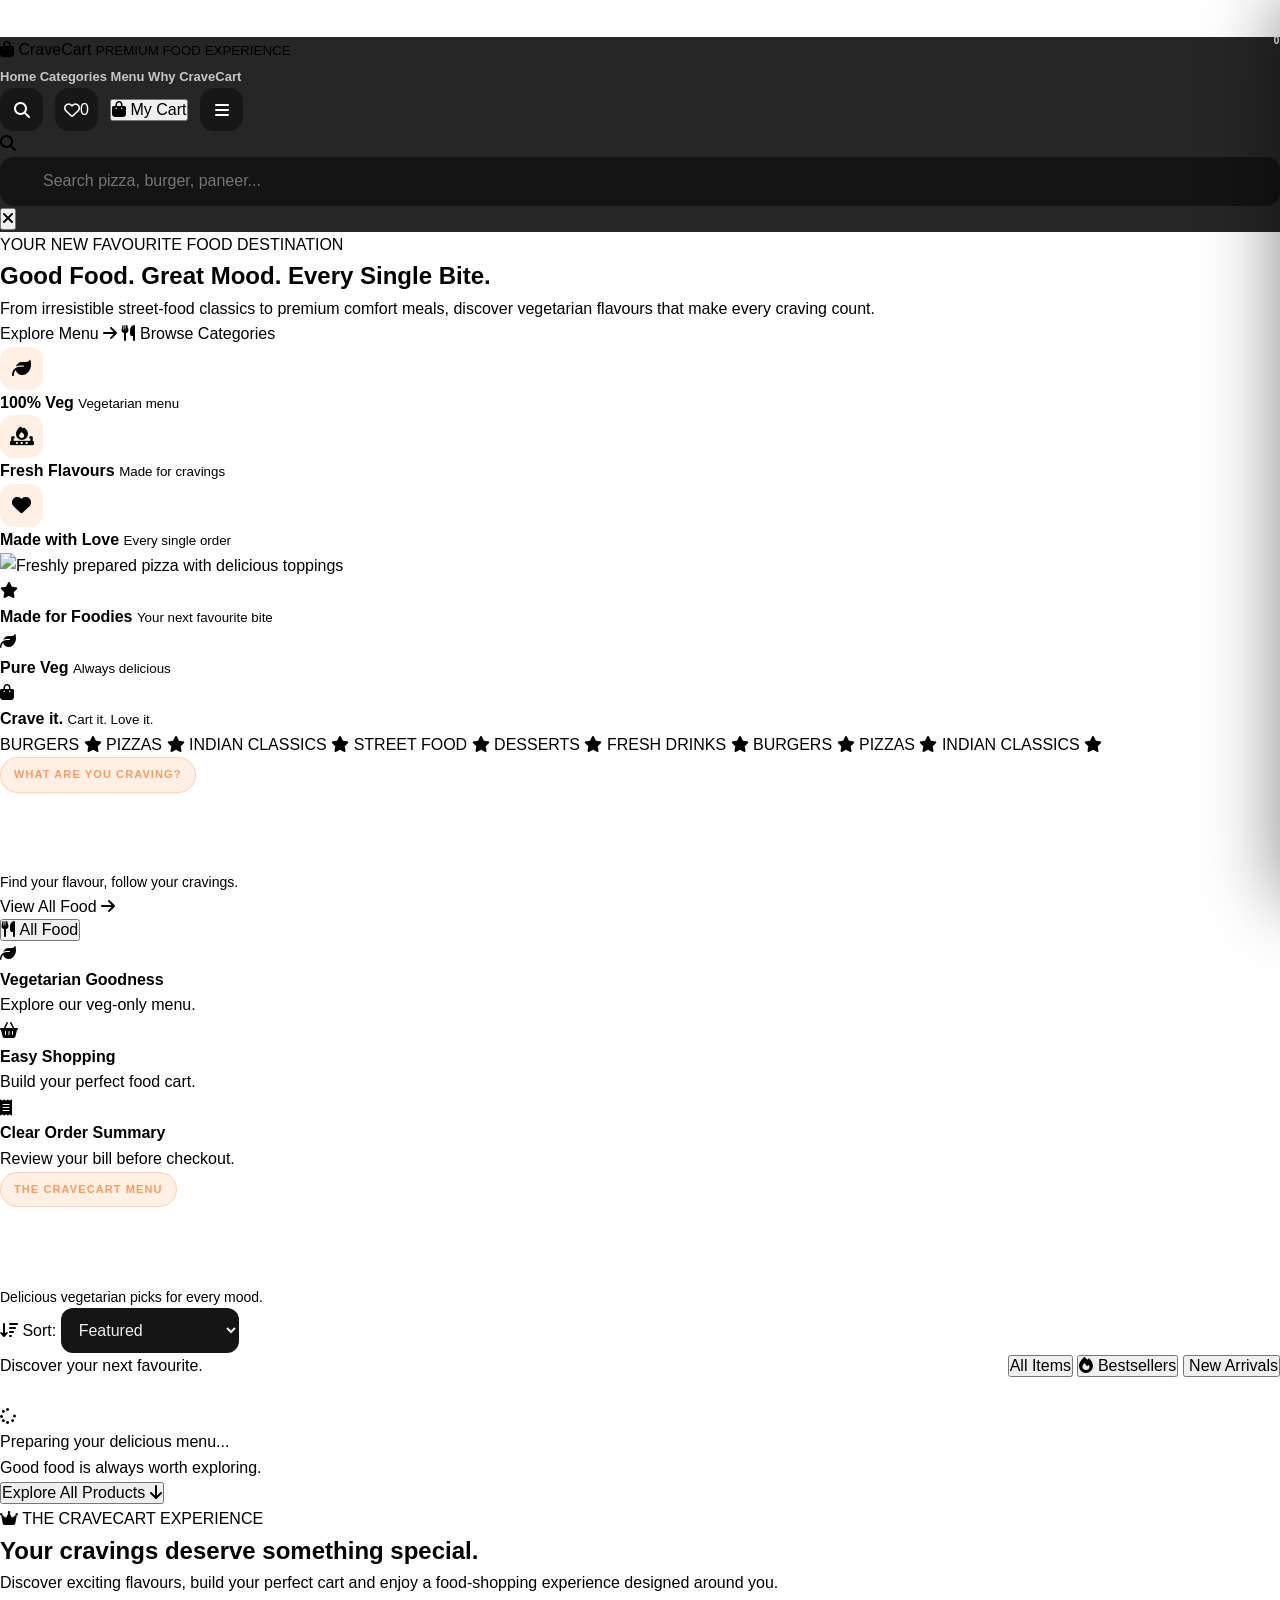
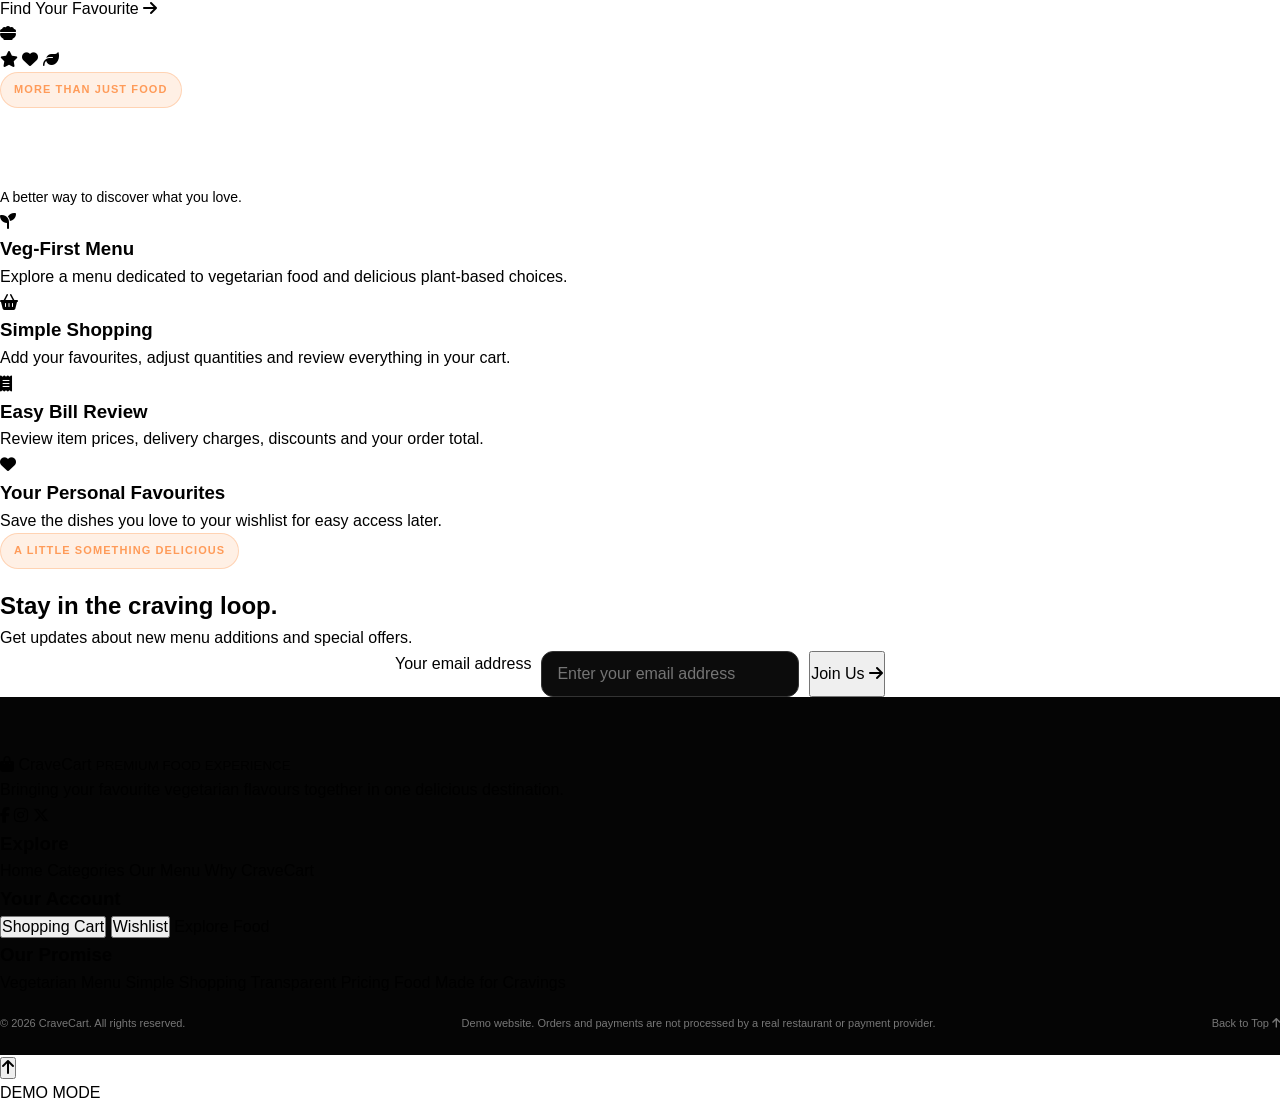
==== commit c4b8f075: "Update index.html" ====
--- a/index.html
+++ b/index.html
@@ -1,1323 +1,1877 @@
 <!DOCTYPE html>
 <html lang="en">
 <head>
-  <meta charset="UTF-8">
-  <meta name="viewport" content="width=device-width, initial-scale=1.0">
-
-  <meta
-    name="description"
-    content="Discover delicious vegetarian food at CraveCart. Explore fresh meals, discover favourites and enjoy a premium food-ordering experience."
-  >
-
-  <meta name="theme-color" content="#090909">
-
-  <title>CraveCart — Good Food. Great Mood.</title>
-
-  <link
-    rel="icon"
-    href="https://i.postimg.cc/HkrL3C15/Crave-Cart-Glowing-Food-Delivery-Logo.png"
-  >
-
-  <!-- Premium fonts -->
-  <link rel="preconnect" href="https://fonts.googleapis.com">
-  <link rel="preconnect" href="https://fonts.gstatic.com" crossorigin>
-
-  <link
-    href="https://fonts.googleapis.com/css2?family=DM+Sans:wght@400;500;600;700;800&family=Outfit:wght@400;500;600;700;800;900&display=swap"
-    rel="stylesheet"
-  >
-
-  <!-- Premium icons -->
-  <script src="https://unpkg.com/lucide@latest"></script>
-
-  <!-- Main stylesheet -->
-  <link rel="stylesheet" href="style.css">
-
-  <!-- Main application -->
-  <script src="app.js" defer></script>
+    <meta charset="UTF-8">
+    <meta name="viewport" content="width=device-width, initial-scale=1.0">
+
+    <title>CraveCart — Premium Vegetarian Food</title>
+
+    <meta
+        name="description"
+        content="Discover delicious vegetarian food at CraveCart. Explore fresh meals, premium snacks, desserts and refreshing drinks."
+    >
+
+    <meta name="theme-color" content="#0b0b0b">
+
+    <!-- Favicon -->
+    <link
+        rel="icon"
+        type="image/png"
+        href="https://i.postimg.cc/HkrL3C15/Crave-Cart-Glowing-Food-Delivery-Logo.png"
+    >
+
+    <!-- Google Fonts -->
+    <link rel="preconnect" href="https://fonts.googleapis.com">
+    <link rel="preconnect" href="https://fonts.gstatic.com" crossorigin>
+
+    <link
+        href="https://fonts.googleapis.com/css2?family=DM+Sans:wght@400;500;600;700;800&family=Outfit:wght@400;500;600;700;800;900&display=swap"
+        rel="stylesheet"
+    >
+
+    <!-- Premium Icons -->
+    <link
+        rel="stylesheet"
+        href="https://cdnjs.cloudflare.com/ajax/libs/font-awesome/6.7.2/css/all.min.css"
+    >
+
+    <!-- Main CSS -->
+    <link rel="stylesheet" href="style.css">
+
+    <!-- JavaScript: DOM load hone ke baad execute hoga -->
+    <script src="app.js" defer></script>
 </head>
 
 <body>
 
-  <!-- Announcement bar -->
-  <div class="announcement-bar">
-    <span class="announcement-dot"></span>
-
-    <p>
-      Fresh flavours, delivered with love.
-      <strong>Welcome to CraveCart!</strong>
-    </p>
-
+    <!-- =========================
+         ANNOUNCEMENT BAR
+    ========================== -->
+    <div class="announcement-bar">
+        <div class="announcement-content">
+            <i class="fa-solid fa-bolt"></i>
+
+            <span>
+                Fresh flavours. Premium cravings.
+            </span>
+
+            <span class="announcement-divider">|</span>
+
+            <span>Free delivery on eligible orders</span>
+        </div>
+    </div>
+
+
+    <!-- =========================
+         HEADER / NAVBAR
+    ========================== -->
+    <header class="site-header" id="site-header">
+
+        <div class="header-container">
+
+            <!-- Logo -->
+            <a href="#home" class="brand-logo" aria-label="CraveCart Home">
+
+                <span class="brand-icon">
+                    <i class="fa-solid fa-bag-shopping"></i>
+                </span>
+
+                <span class="brand-name">
+                    Crave<span>Cart</span>
+                    <small>PREMIUM FOOD EXPERIENCE</small>
+                </span>
+
+            </a>
+
+
+            <!-- Desktop Navigation -->
+            <nav class="main-navigation" id="main-navigation">
+
+                <a href="#home" class="nav-link active">
+                    Home
+                </a>
+
+                <a href="#categories" class="nav-link">
+                    Categories
+                </a>
+
+                <a href="#products" class="nav-link">
+                    Menu
+                </a>
+
+                <a href="#why-us" class="nav-link">
+                    Why CraveCart
+                </a>
+
+            </nav>
+
+
+            <!-- Header Actions -->
+            <div class="header-actions">
+
+                <!-- Search Button -->
+                <button
+                    type="button"
+                    class="icon-button"
+                    id="search-toggle"
+                    aria-label="Search products"
+                    title="Search products"
+                >
+                    <i class="fa-solid fa-magnifying-glass"></i>
+                </button>
+
+
+                <!-- Wishlist -->
+                <button
+                    type="button"
+                    class="icon-button wishlist-header-button"
+                    data-action="open-wishlist"
+                    aria-label="Open wishlist"
+                    title="Wishlist"
+                >
+                    <i class="fa-regular fa-heart"></i>
+
+                    <span
+                        class="header-badge"
+                        id="wishlist-count"
+                    >0</span>
+                </button>
+
+
+                <!-- Cart -->
+                <button
+                    type="button"
+                    class="cart-button"
+                    data-action="open-cart"
+                    aria-label="Open shopping cart"
+                >
+                    <i class="fa-solid fa-bag-shopping"></i>
+
+                    <span class="cart-button-text">
+                        My Cart
+                    </span>
+
+                    <span
+                        class="cart-count"
+                        id="cart-count"
+                    >0</span>
+                </button>
+
+
+                <!-- Mobile Menu -->
+                <button
+                    type="button"
+                    class="icon-button mobile-menu-toggle"
+                    id="mobile-menu-toggle"
+                    aria-label="Toggle navigation menu"
+                    aria-expanded="false"
+                >
+                    <i class="fa-solid fa-bars"></i>
+                </button>
+
+            </div>
+
+        </div>
+
+
+        <!-- Expandable Search -->
+        <div class="search-panel" id="search-panel">
+
+            <div class="search-panel-inner">
+
+                <i class="fa-solid fa-magnifying-glass"></i>
+
+                <input
+                    type="search"
+                    id="product-search"
+                    placeholder="Search pizza, burger, paneer..."
+                    autocomplete="off"
+                    aria-label="Search vegetarian food"
+                >
+
+                <button
+                    type="button"
+                    id="clear-search"
+                    class="clear-search-button"
+                    aria-label="Clear search"
+                >
+                    <i class="fa-solid fa-xmark"></i>
+                </button>
+
+            </div>
+
+        </div>
+
+    </header>
+
+
+
+    <!-- =========================
+         MAIN CONTENT
+    ========================== -->
+    <main>
+
+
+        <!-- =========================
+             HERO SECTION
+        ========================== -->
+        <section class="hero-section" id="home">
+
+            <div class="hero-background-glow"></div>
+
+            <div class="hero-container">
+
+                <div class="hero-content">
+
+                    <div class="hero-eyebrow">
+                        <span class="status-dot"></span>
+
+                        YOUR NEW FAVOURITE FOOD DESTINATION
+                    </div>
+
+
+                    <h1 class="hero-title">
+
+                        Good Food.
+
+                        <span class="hero-title-highlight">
+                            Great Mood.
+                        </span>
+
+                        <span class="hero-title-outline">
+                            Every Single Bite.
+                        </span>
+
+                    </h1>
+
+
+                    <p class="hero-description">
+
+                        From irresistible street-food classics to
+                        premium comfort meals, discover vegetarian
+                        flavours that make every craving count.
+
+                    </p>
+
+
+                    <div class="hero-buttons">
+
+                        <a href="#products" class="primary-button">
+
+                            Explore Menu
+
+                            <i class="fa-solid fa-arrow-right"></i>
+
+                        </a>
+
+
+                        <a href="#categories" class="secondary-button">
+
+                            <i class="fa-solid fa-utensils"></i>
+
+                            Browse Categories
+
+                        </a>
+
+                    </div>
+
+
+                    <!-- Hero Trust Indicators -->
+                    <div class="hero-trust-row">
+
+                        <div class="hero-trust-item">
+
+                            <span class="trust-icon">
+                                <i class="fa-solid fa-leaf"></i>
+                            </span>
+
+                            <div>
+                                <strong>100% Veg</strong>
+                                <small>Vegetarian menu</small>
+                            </div>
+
+                        </div>
+
+
+                        <div class="hero-trust-item">
+
+                            <span class="trust-icon">
+                                <i class="fa-solid fa-fire-burner"></i>
+                            </span>
+
+                            <div>
+                                <strong>Fresh Flavours</strong>
+                                <small>Made for cravings</small>
+                            </div>
+
+                        </div>
+
+
+                        <div class="hero-trust-item">
+
+                            <span class="trust-icon">
+                                <i class="fa-solid fa-heart"></i>
+                            </span>
+
+                            <div>
+                                <strong>Made with Love</strong>
+                                <small>Every single order</small>
+                            </div>
+
+                        </div>
+
+                    </div>
+
+                </div>
+
+
+
+                <!-- Hero Visual -->
+                <div class="hero-visual">
+
+                    <div class="hero-image-glow"></div>
+
+
+                    <div class="hero-image-frame">
+
+                        <img
+                            class="hero-food-image"
+                            src="https://images.unsplash.com/photo-1565299624946-b28f40a0ae38?auto=format&fit=crop&w=1100&q=85"
+                            alt="Freshly prepared pizza with delicious toppings"
+                            fetchpriority="high"
+                        >
+
+                        <div class="hero-image-overlay"></div>
+
+
+                        <div class="hero-image-label">
+
+                            <span class="hero-label-icon">
+                                <i class="fa-solid fa-star"></i>
+                            </span>
+
+                            <div>
+                                <strong>Made for Foodies</strong>
+                                <small>Your next favourite bite</small>
+                            </div>
+
+                        </div>
+
+                    </div>
+
+
+                    <!-- Floating Premium Card -->
+                    <div class="floating-card floating-card-top">
+
+                        <span class="floating-card-icon">
+                            <i class="fa-solid fa-leaf"></i>
+                        </span>
+
+                        <div>
+                            <strong>Pure Veg</strong>
+                            <small>Always delicious</small>
+                        </div>
+
+                    </div>
+
+
+                    <div class="floating-card floating-card-bottom">
+
+                        <span class="floating-card-icon orange-icon">
+                            <i class="fa-solid fa-bag-shopping"></i>
+                        </span>
+
+                        <div>
+                            <strong>Crave it.</strong>
+                            <small>Cart it. Love it.</small>
+                        </div>
+
+                    </div>
+
+                </div>
+
+            </div>
+
+
+            <!-- Hero Bottom Marquee -->
+            <div class="hero-marquee">
+
+                <div class="marquee-track">
+
+                    <span>BURGERS</span>
+                    <i class="fa-solid fa-star"></i>
+
+                    <span>PIZZAS</span>
+                    <i class="fa-solid fa-star"></i>
+
+                    <span>INDIAN CLASSICS</span>
+                    <i class="fa-solid fa-star"></i>
+
+                    <span>STREET FOOD</span>
+                    <i class="fa-solid fa-star"></i>
+
+                    <span>DESSERTS</span>
+                    <i class="fa-solid fa-star"></i>
+
+                    <span>FRESH DRINKS</span>
+                    <i class="fa-solid fa-star"></i>
+
+                    <span>BURGERS</span>
+                    <i class="fa-solid fa-star"></i>
+
+                    <span>PIZZAS</span>
+                    <i class="fa-solid fa-star"></i>
+
+                    <span>INDIAN CLASSICS</span>
+                    <i class="fa-solid fa-star"></i>
+
+                </div>
+
+            </div>
+
+        </section>
+
+
+
+        <!-- =========================
+             CATEGORIES
+        ========================== -->
+        <section class="categories-section section-padding" id="categories">
+
+            <div class="section-container">
+
+                <div class="section-heading">
+
+                    <div class="section-heading-copy">
+
+                        <span class="section-eyebrow">
+                            WHAT ARE YOU CRAVING?
+                        </span>
+
+                        <h2 class="section-title">
+                            Explore by <span>Category.</span>
+                        </h2>
+
+                        <p class="section-description">
+                            Find your flavour, follow your cravings.
+                        </p>
+
+                    </div>
+
+
+                    <a href="#products" class="text-link">
+
+                        View All Food
+
+                        <i class="fa-solid fa-arrow-right"></i>
+
+                    </a>
+
+                </div>
+
+
+                <!-- JavaScript category buttons render honge -->
+                <div
+                    class="category-list"
+                    id="category-list"
+                    aria-label="Food categories"
+                >
+
+                    <button
+                        type="button"
+                        class="category-card active"
+                        data-category="all"
+                    >
+                        <span class="category-icon">
+                            <i class="fa-solid fa-utensils"></i>
+                        </span>
+
+                        <span class="category-name">All Food</span>
+                    </button>
+
+                </div>
+
+            </div>
+
+        </section>
+
+
+
+        <!-- =========================
+             FEATURE STRIP
+        ========================== -->
+        <section class="feature-strip-section">
+
+            <div class="section-container">
+
+                <div class="feature-strip">
+
+                    <div class="feature-strip-item">
+
+                        <span class="feature-strip-icon">
+                            <i class="fa-solid fa-leaf"></i>
+                        </span>
+
+                        <div>
+                            <strong>Vegetarian Goodness</strong>
+                            <p>Explore our veg-only menu.</p>
+                        </div>
+
+                    </div>
+
+
+                    <div class="feature-strip-item">
+
+                        <span class="feature-strip-icon">
+                            <i class="fa-solid fa-basket-shopping"></i>
+                        </span>
+
+                        <div>
+                            <strong>Easy Shopping</strong>
+                            <p>Build your perfect food cart.</p>
+                        </div>
+
+                    </div>
+
+
+                    <div class="feature-strip-item">
+
+                        <span class="feature-strip-icon">
+                            <i class="fa-solid fa-receipt"></i>
+                        </span>
+
+                        <div>
+                            <strong>Clear Order Summary</strong>
+                            <p>Review your bill before checkout.</p>
+                        </div>
+
+                    </div>
+
+                </div>
+
+            </div>
+
+        </section>
+
+
+
+        <!-- =========================
+             PRODUCTS / MENU
+        ========================== -->
+        <section class="products-section section-padding" id="products">
+
+            <div class="section-container">
+
+                <div class="section-heading products-heading">
+
+                    <div class="section-heading-copy">
+
+                        <span class="section-eyebrow">
+                            THE CRAVECART MENU
+                        </span>
+
+                        <h2 class="section-title">
+                            Made to <span>Crave.</span>
+                        </h2>
+
+                        <p class="section-description">
+                            Delicious vegetarian picks for every mood.
+                        </p>
+
+                    </div>
+
+
+                    <div class="products-heading-actions">
+
+                        <label
+                            class="sort-label"
+                            for="sort-products"
+                        >
+                            <i class="fa-solid fa-arrow-down-wide-short"></i>
+
+                            Sort:
+                        </label>
+
+                        <select
+                            id="sort-products"
+                            class="sort-select"
+                            aria-label="Sort products"
+                        >
+                            <option value="featured">Featured</option>
+                            <option value="price-low">Price: Low to High</option>
+                            <option value="price-high">Price: High to Low</option>
+                            <option value="rating">Top Rated</option>
+                            <option value="name">Name: A to Z</option>
+                        </select>
+
+                    </div>
+
+                </div>
+
+
+
+                <!-- Search and Filters -->
+                <div class="product-toolbar">
+
+                    <div class="product-results-text">
+
+                        <span id="product-results-count">
+                            Discover your next favourite.
+                        </span>
+
+                    </div>
+
+
+                    <div class="product-filter-actions">
+
+                        <button
+                            type="button"
+                            class="filter-chip active"
+                            data-filter="all"
+                        >
+                            All Items
+                        </button>
+
+                        <button
+                            type="button"
+                            class="filter-chip"
+                            data-filter="bestseller"
+                        >
+                            <i class="fa-solid fa-fire"></i>
+                            Bestsellers
+                        </button>
+
+                        <button
+                            type="button"
+                            class="filter-chip"
+                            data-filter="new"
+                        >
+                            <i class="fa-solid fa-sparkles"></i>
+                            New Arrivals
+                        </button>
+
+                    </div>
+
+                </div>
+
+
+
+                <!-- Product Cards Render Here -->
+                <div
+                    class="products-grid"
+                    id="products-grid"
+                    aria-live="polite"
+                >
+
+                    <div class="products-loading">
+                        <i class="fa-solid fa-spinner fa-spin"></i>
+
+                        <p>Preparing your delicious menu...</p>
+                    </div>
+
+                </div>
+
+
+
+                <!-- No Results -->
+                <div
+                    class="no-results"
+                    id="no-results"
+                    hidden
+                >
+
+                    <span class="no-results-icon">
+                        <i class="fa-solid fa-magnifying-glass"></i>
+                    </span>
+
+                    <h3>No food found</h3>
+
+                    <p>
+                        Try another search or select a different category.
+                    </p>
+
+                    <button
+                        type="button"
+                        class="primary-button"
+                        id="reset-filters"
+                    >
+                        Reset Filters
+                    </button>
+
+                </div>
+
+
+
+                <!-- Load More -->
+                <div class="products-footer">
+
+                    <p>
+                        Good food is always worth exploring.
+                    </p>
+
+                    <button
+                        type="button"
+                        class="secondary-button"
+                        id="show-all-products"
+                    >
+                        Explore All Products
+
+                        <i class="fa-solid fa-arrow-down"></i>
+                    </button>
+
+                </div>
+
+            </div>
+
+        </section>
+
+
+
+        <!-- =========================
+             PREMIUM BANNER
+        ========================== -->
+        <section class="premium-section" id="why-us">
+
+            <div class="section-container">
+
+                <div class="premium-banner">
+
+                    <div class="premium-banner-content">
+
+                        <span class="premium-badge">
+
+                            <i class="fa-solid fa-crown"></i>
+
+                            THE CRAVECART EXPERIENCE
+
+                        </span>
+
+
+                        <h2>
+                            Your cravings deserve
+                            <span>something special.</span>
+                        </h2>
+
+
+                        <p>
+                            Discover exciting flavours, build your
+                            perfect cart and enjoy a food-shopping
+                            experience designed around you.
+                        </p>
+
+
+                        <a href="#products" class="primary-button">
+
+                            Find Your Favourite
+
+                            <i class="fa-solid fa-arrow-right"></i>
+
+                        </a>
+
+                    </div>
+
+
+                    <div class="premium-banner-visual">
+
+                        <div class="premium-circle premium-circle-one"></div>
+
+                        <div class="premium-circle premium-circle-two"></div>
+
+                        <div class="premium-banner-icon">
+
+                            <i class="fa-solid fa-bowl-food"></i>
+
+                        </div>
+
+                        <span class="premium-floating-icon icon-one">
+                            <i class="fa-solid fa-star"></i>
+                        </span>
+
+                        <span class="premium-floating-icon icon-two">
+                            <i class="fa-solid fa-heart"></i>
+                        </span>
+
+                        <span class="premium-floating-icon icon-three">
+                            <i class="fa-solid fa-leaf"></i>
+                        </span>
+
+                    </div>
+
+                </div>
+
+            </div>
+
+        </section>
+
+
+
+        <!-- =========================
+             WHY CHOOSE US
+        ========================== -->
+        <section class="benefits-section section-padding">
+
+            <div class="section-container">
+
+                <div class="section-heading centered-heading">
+
+                    <div class="section-heading-copy">
+
+                        <span class="section-eyebrow">
+                            MORE THAN JUST FOOD
+                        </span>
+
+                        <h2 class="section-title">
+                            Why Choose <span>CraveCart?</span>
+                        </h2>
+
+                        <p class="section-description">
+                            A better way to discover what you love.
+                        </p>
+
+                    </div>
+
+                </div>
+
+
+                <div class="benefits-grid">
+
+                    <article class="benefit-card">
+
+                        <div class="benefit-icon">
+                            <i class="fa-solid fa-seedling"></i>
+                        </div>
+
+                        <h3>Veg-First Menu</h3>
+
+                        <p>
+                            Explore a menu dedicated to vegetarian
+                            food and delicious plant-based choices.
+                        </p>
+
+                    </article>
+
+
+                    <article class="benefit-card">
+
+                        <div class="benefit-icon">
+                            <i class="fa-solid fa-basket-shopping"></i>
+                        </div>
+
+                        <h3>Simple Shopping</h3>
+
+                        <p>
+                            Add your favourites, adjust quantities
+                            and review everything in your cart.
+                        </p>
+
+                    </article>
+
+
+                    <article class="benefit-card">
+
+                        <div class="benefit-icon">
+                            <i class="fa-solid fa-receipt"></i>
+                        </div>
+
+                        <h3>Easy Bill Review</h3>
+
+                        <p>
+                            Review item prices, delivery charges,
+                            discounts and your order total.
+                        </p>
+
+                    </article>
+
+
+                    <article class="benefit-card">
+
+                        <div class="benefit-icon">
+                            <i class="fa-solid fa-heart"></i>
+                        </div>
+
+                        <h3>Your Personal Favourites</h3>
+
+                        <p>
+                            Save the dishes you love to your
+                            wishlist for easy access later.
+                        </p>
+
+                    </article>
+
+                </div>
+
+            </div>
+
+        </section>
+
+
+
+        <!-- =========================
+             NEWSLETTER
+        ========================== -->
+        <section class="newsletter-section">
+
+            <div class="section-container">
+
+                <div class="newsletter-card">
+
+                    <div class="newsletter-content">
+
+                        <span class="section-eyebrow">
+                            A LITTLE SOMETHING DELICIOUS
+                        </span>
+
+                        <h2>
+                            Stay in the <span>craving loop.</span>
+                        </h2>
+
+                        <p>
+                            Get updates about new menu additions
+                            and special offers.
+                        </p>
+
+                    </div>
+
+
+                    <form
+                        class="newsletter-form"
+                        id="newsletter-form"
+                    >
+
+                        <label
+                            for="newsletter-email"
+                            class="visually-hidden"
+                        >
+                            Your email address
+                        </label>
+
+                        <input
+                            type="email"
+                            id="newsletter-email"
+                            placeholder="Enter your email address"
+                            required
+                        >
+
+                        <button
+                            type="submit"
+                            class="primary-button"
+                        >
+                            Join Us
+
+                            <i class="fa-solid fa-arrow-right"></i>
+                        </button>
+
+                    </form>
+
+                </div>
+
+            </div>
+
+        </section>
+
+    </main>
+
+
+
+    <!-- =========================
+         FOOTER
+    ========================== -->
+    <footer class="site-footer">
+
+        <div class="section-container">
+
+            <div class="footer-main">
+
+                <div class="footer-brand-column">
+
+                    <a href="#home" class="brand-logo footer-logo">
+
+                        <span class="brand-icon">
+                            <i class="fa-solid fa-bag-shopping"></i>
+                        </span>
+
+                        <span class="brand-name">
+                            Crave<span>Cart</span>
+                            <small>PREMIUM FOOD EXPERIENCE</small>
+                        </span>
+
+                    </a>
+
+
+                    <p class="footer-description">
+                        Bringing your favourite vegetarian flavours
+                        together in one delicious destination.
+                    </p>
+
+
+                    <div class="footer-social-links">
+
+                        <a
+                            href="#home"
+                            aria-label="Facebook"
+                            title="Facebook"
+                        >
+                            <i class="fa-brands fa-facebook-f"></i>
+                        </a>
+
+                        <a
+                            href="#home"
+                            aria-label="Instagram"
+                            title="Instagram"
+                        >
+                            <i class="fa-brands fa-instagram"></i>
+                        </a>
+
+                        <a
+                            href="#home"
+                            aria-label="X"
+                            title="X"
+                        >
+                            <i class="fa-brands fa-x-twitter"></i>
+                        </a>
+
+                    </div>
+
+                </div>
+
+
+
+                <div class="footer-links-column">
+
+                    <h3>Explore</h3>
+
+                    <a href="#home">Home</a>
+
+                    <a href="#categories">Categories</a>
+
+                    <a href="#products">Our Menu</a>
+
+                    <a href="#why-us">Why CraveCart</a>
+
+                </div>
+
+
+
+                <div class="footer-links-column">
+
+                    <h3>Your Account</h3>
+
+                    <button
+                        type="button"
+                        data-action="open-cart"
+                        class="footer-action-link"
+                    >
+                        Shopping Cart
+                    </button>
+
+                    <button
+                        type="button"
+                        data-action="open-wishlist"
+                        class="footer-action-link"
+                    >
+                        Wishlist
+                    </button>
+
+                    <a href="#products">Explore Food</a>
+
+                </div>
+
+
+
+                <div class="footer-links-column">
+
+                    <h3>Our Promise</h3>
+
+                    <span>Vegetarian Menu</span>
+
+                    <span>Simple Shopping</span>
+
+                    <span>Transparent Pricing</span>
+
+                    <span>Food Made for Cravings</span>
+
+                </div>
+
+            </div>
+
+
+
+            <div class="footer-bottom">
+
+                <p>
+                    &copy; <span id="current-year">2026</span>
+                    CraveCart. All rights reserved.
+                </p>
+
+
+                <p class="demo-disclaimer">
+                    Demo website. Orders and payments are not processed
+                    by a real restaurant or payment provider.
+                </p>
+
+
+                <a href="#home" class="back-to-top">
+
+                    Back to Top
+
+                    <i class="fa-solid fa-arrow-up"></i>
+
+                </a>
+
+            </div>
+
+        </div>
+
+    </footer>
+
+
+
+    <!-- =========================
+         CART DRAWER
+    ========================== -->
+    <div
+        class="overlay"
+        id="cart-overlay"
+        data-action="close-cart"
+        hidden
+    ></div>
+
+
+    <aside
+        class="cart-drawer"
+        id="cart-drawer"
+        role="dialog"
+        aria-modal="true"
+        aria-labelledby="cart-title"
+        aria-hidden="true"
+        inert
+    >
+
+        <div class="drawer-header">
+
+            <div>
+
+                <span class="drawer-eyebrow">
+                    YOUR SELECTION
+                </span>
+
+                <h2 id="cart-title">
+                    Your Cart
+                    <span id="cart-heading-count">(0)</span>
+                </h2>
+
+            </div>
+
+
+            <button
+                type="button"
+                class="icon-button drawer-close"
+                data-action="close-cart"
+                aria-label="Close shopping cart"
+            >
+                <i class="fa-solid fa-xmark"></i>
+            </button>
+
+        </div>
+
+
+
+        <div class="cart-progress-container">
+
+            <div class="cart-progress-text">
+                <i class="fa-solid fa-truck-fast"></i>
+
+                <span id="delivery-progress-text">
+                    Add items to begin your order.
+                </span>
+            </div>
+
+
+            <div class="cart-progress-track">
+
+                <div
+                    class="cart-progress-bar"
+                    id="cart-progress-bar"
+                    style="width: 0%"
+                ></div>
+
+            </div>
+
+        </div>
+
+
+
+        <!-- Cart Items Render Here -->
+        <div class="cart-items" id="cart-items">
+
+            <div class="empty-cart">
+
+                <span class="empty-cart-icon">
+                    <i class="fa-solid fa-bag-shopping"></i>
+                </span>
+
+                <h3>Your cart is waiting.</h3>
+
+                <p>
+                    Add something delicious from our menu.
+                </p>
+
+                <button
+                    type="button"
+                    class="primary-button"
+                    data-action="close-cart"
+                >
+                    Explore Menu
+                </button>
+
+            </div>
+
+        </div>
+
+
+
+        <!-- Cart Summary -->
+        <div class="cart-summary" id="cart-summary">
+
+            <div class="coupon-form">
+
+                <label for="coupon-code">
+                    Have a promo code?
+                </label>
+
+                <div class="coupon-input-row">
+
+                    <input
+                        type="text"
+                        id="coupon-code"
+                        placeholder="Enter code"
+                        autocomplete="off"
+                    >
+
+                    <button
+                        type="button"
+                        id="apply-coupon"
+                        class="coupon-apply-button"
+                    >
+                        Apply
+                    </button>
+
+                </div>
+
+                <small id="coupon-message" aria-live="polite"></small>
+
+            </div>
+
+
+
+            <div class="bill-details">
+
+                <div class="bill-row">
+
+                    <span>Subtotal</span>
+
+                    <strong id="cart-subtotal">₹0</strong>
+
+                </div>
+
+
+                <div class="bill-row">
+
+                    <span>Delivery Fee</span>
+
+                    <strong id="cart-delivery">₹0</strong>
+
+                </div>
+
+
+                <div class="bill-row">
+
+                    <span>Estimated Tax</span>
+
+                    <strong id="cart-tax">₹0</strong>
+
+                </div>
+
+
+                <div class="bill-row discount-row" id="discount-row" hidden>
+
+                    <span>Discount</span>
+
+                    <strong id="cart-discount">−₹0</strong>
+
+                </div>
+
+
+                <div class="bill-row bill-total-row">
+
+                    <span>Total</span>
+
+                    <strong id="cart-total">₹0</strong>
+
+                </div>
+
+            </div>
+
+
+
+            <button
+                type="button"
+                class="checkout-button"
+                data-action="checkout"
+                id="checkout-button"
+            >
+
+                Proceed to Checkout
+
+                <i class="fa-solid fa-arrow-right"></i>
+
+            </button>
+
+
+            <p class="secure-checkout-note">
+
+                <i class="fa-solid fa-shield-halved"></i>
+
+                Demo checkout — no real payment is collected.
+
+            </p>
+
+        </div>
+
+    </aside>
+
+
+
+    <!-- =========================
+         WISHLIST MODAL
+    ========================== -->
+    <div
+        class="overlay modal-overlay"
+        id="wishlist-overlay"
+        data-action="close-wishlist"
+        hidden
+    ></div>
+
+
+    <section
+        class="modal wishlist-modal"
+        id="wishlist-modal"
+        role="dialog"
+        aria-modal="true"
+        aria-labelledby="wishlist-title"
+        aria-hidden="true"
+        inert
+    >
+
+        <div class="modal-header">
+
+            <div>
+
+                <span class="drawer-eyebrow">
+                    SAVED FOR LATER
+                </span>
+
+                <h2 id="wishlist-title">
+                    Your Wishlist
+                </h2>
+
+            </div>
+
+
+            <button
+                type="button"
+                class="icon-button"
+                data-action="close-wishlist"
+                aria-label="Close wishlist"
+            >
+                <i class="fa-solid fa-xmark"></i>
+            </button>
+
+        </div>
+
+
+        <div
+            class="wishlist-items"
+            id="wishlist-items"
+        >
+
+            <div class="empty-wishlist">
+
+                <i class="fa-regular fa-heart"></i>
+
+                <h3>No favourites yet</h3>
+
+                <p>
+                    Tap the heart on a product to save it here.
+                </p>
+
+            </div>
+
+        </div>
+
+    </section>
+
+
+
+    <!-- =========================
+         CHECKOUT MODAL
+    ========================== -->
+    <div
+        class="overlay modal-overlay"
+        id="checkout-overlay"
+        data-action="close-checkout"
+        hidden
+    ></div>
+
+
+    <section
+        class="modal checkout-modal"
+        id="checkout-modal"
+        role="dialog"
+        aria-modal="true"
+        aria-labelledby="checkout-title"
+        aria-hidden="true"
+        inert
+    >
+
+        <div class="modal-header">
+
+            <div>
+
+                <span class="drawer-eyebrow">
+                    ALMOST THERE
+                </span>
+
+                <h2 id="checkout-title">
+                    Complete Your Order
+                </h2>
+
+            </div>
+
+
+            <button
+                type="button"
+                class="icon-button"
+                data-action="close-checkout"
+                aria-label="Close checkout"
+            >
+                <i class="fa-solid fa-xmark"></i>
+            </button>
+
+        </div>
+
+
+
+        <div class="checkout-demo-notice">
+
+            <i class="fa-solid fa-circle-info"></i>
+
+            <p>
+                This is a demo checkout. No real payment will be
+                taken and no restaurant order will be transmitted.
+            </p>
+
+        </div>
+
+
+
+        <form id="checkout-form" class="checkout-form">
+
+            <div class="form-section-heading">
+
+                <i class="fa-solid fa-user"></i>
+
+                <h3>Contact Information</h3>
+
+            </div>
+
+
+            <div class="form-group">
+
+                <label for="customer-name">
+                    Full Name
+                </label>
+
+                <input
+                    type="text"
+                    id="customer-name"
+                    name="customerName"
+                    placeholder="Enter your full name"
+                    minlength="2"
+                    maxlength="80"
+                    autocomplete="name"
+                    required
+                >
+
+            </div>
+
+
+            <div class="form-row">
+
+                <div class="form-group">
+
+                    <label for="customer-phone">
+                        Phone Number
+                    </label>
+
+                    <input
+                        type="tel"
+                        id="customer-phone"
+                        name="customerPhone"
+                        placeholder="10-digit mobile number"
+                        inputmode="numeric"
+                        pattern="[6-9][0-9]{9}"
+                        maxlength="10"
+                        autocomplete="tel"
+                        required
+                    >
+
+                </div>
+
+
+                <div class="form-group">
+
+                    <label for="customer-email">
+                        Email Address
+                    </label>
+
+                    <input
+                        type="email"
+                        id="customer-email"
+                        name="customerEmail"
+                        placeholder="you@example.com"
+                        maxlength="120"
+                        autocomplete="email"
+                        required
+                    >
+
+                </div>
+
+            </div>
+
+
+
+            <div class="form-section-heading">
+
+                <i class="fa-solid fa-location-dot"></i>
+
+                <h3>Delivery Address</h3>
+
+            </div>
+
+
+            <div class="form-group">
+
+                <label for="customer-address">
+                    House / Street Address
+                </label>
+
+                <textarea
+                    id="customer-address"
+                    name="customerAddress"
+                    rows="3"
+                    minlength="8"
+                    maxlength="300"
+                    placeholder="Enter your complete delivery address"
+                    autocomplete="street-address"
+                    required
+                ></textarea>
+
+            </div>
+
+
+            <div class="form-row">
+
+                <div class="form-group">
+
+                    <label for="customer-city">
+                        City
+                    </label>
+
+                    <input
+                        type="text"
+                        id="customer-city"
+                        name="customerCity"
+                        maxlength="80"
+                        autocomplete="address-level2"
+                        placeholder="Your city"
+                        required
+                    >
+
+                </div>
+
+
+                <div class="form-group">
+
+                    <label for="customer-pincode">
+                        PIN Code
+                    </label>
+
+                    <input
+                        type="text"
+                        id="customer-pincode"
+                        name="customerPincode"
+                        inputmode="numeric"
+                        pattern="[0-9]{6}"
+                        maxlength="6"
+                        autocomplete="postal-code"
+                        placeholder="6-digit PIN"
+                        required
+                    >
+
+                </div>
+
+            </div>
+
+
+
+            <div class="form-section-heading">
+
+                <i class="fa-solid fa-credit-card"></i>
+
+                <h3>Payment Preference</h3>
+
+            </div>
+
+
+            <div class="payment-options">
+
+                <label class="payment-option">
+
+                    <input
+                        type="radio"
+                        name="paymentMethod"
+                        value="Cash on Delivery (Demo)"
+                        checked
+                    >
+
+                    <span class="payment-option-content">
+
+                        <i class="fa-solid fa-money-bill-wave"></i>
+
+                        <span>
+                            <strong>Cash on Delivery</strong>
+
+                            <small>Demo selection only</small>
+                        </span>
+
+                    </span>
+
+                </label>
+
+
+                <label class="payment-option">
+
+                    <input
+                        type="radio"
+                        name="paymentMethod"
+                        value="Online Payment (Demo)"
+                    >
+
+                    <span class="payment-option-content">
+
+                        <i class="fa-solid fa-credit-card"></i>
+
+                        <span>
+                            <strong>Online Payment</strong>
+
+                            <small>No payment will be processed</small>
+                        </span>
+
+                    </span>
+
+                </label>
+
+            </div>
+
+
+
+            <div class="checkout-total-preview">
+
+                <span>Order Total</span>
+
+                <strong id="checkout-total">₹0</strong>
+
+            </div>
+
+
+
+            <button
+                type="submit"
+                class="checkout-button"
+                id="place-order-button"
+            >
+
+                Generate Demo Order & Bill
+
+                <i class="fa-solid fa-receipt"></i>
+
+            </button>
+
+
+            <p class="checkout-legal-note">
+                By continuing, you acknowledge that this is a
+                demonstration website and not a live ordering service.
+            </p>
+
+        </form>
+
+    </section>
+
+
+
+    <!-- =========================
+         ORDER SUCCESS / INVOICE
+    ========================== -->
+    <div
+        class="overlay modal-overlay"
+        id="invoice-overlay"
+        data-action="close-invoice"
+        hidden
+    ></div>
+
+
+    <section
+        class="modal invoice-modal"
+        id="invoice-modal"
+        role="dialog"
+        aria-modal="true"
+        aria-labelledby="invoice-title"
+        aria-hidden="true"
+        inert
+    >
+
+        <div class="invoice-success-header">
+
+            <div class="success-icon">
+
+                <i class="fa-solid fa-check"></i>
+
+            </div>
+
+
+            <span class="section-eyebrow">
+                DEMO ORDER CREATED
+            </span>
+
+
+            <h2 id="invoice-title">
+                Your Bill Is Ready!
+            </h2>
+
+
+            <p>
+                Your demo order summary has been generated successfully.
+            </p>
+
+        </div>
+
+
+
+        <!-- JavaScript invoice render karega -->
+        <div id="invoice-content" class="invoice-content">
+
+            <div class="invoice-brand">
+
+                <strong>CraveCart</strong>
+
+                <span>DEMO INVOICE</span>
+
+            </div>
+
+
+            <p>
+                Your generated bill will appear here.
+            </p>
+
+        </div>
+
+
+
+        <div class="invoice-actions">
+
+            <button
+                type="button"
+                class="primary-button"
+                id="print-invoice"
+            >
+
+                <i class="fa-solid fa-print"></i>
+
+                Print / Save Bill
+
+            </button>
+
+
+            <button
+                type="button"
+                class="secondary-button"
+                id="download-invoice"
+            >
+
+                <i class="fa-solid fa-download"></i>
+
+                Download Bill
+
+            </button>
+
+        </div>
+
+
+        <button
+            type="button"
+            class="invoice-close-link"
+            data-action="close-invoice"
+        >
+            Continue Exploring Food
+        </button>
+
+    </section>
+
+
+
+    <!-- =========================
+         TOAST NOTIFICATIONS
+    ========================== -->
+    <div
+        class="toast-container"
+        id="toast-container"
+        aria-live="polite"
+        aria-atomic="true"
+    ></div>
+
+
+
+    <!-- =========================
+         BACK TO TOP
+    ========================== -->
     <button
-      class="announcement-close"
-      type="button"
-      aria-label="Close announcement"
-      data-action="close-announcement"
+        type="button"
+        class="back-to-top-floating"
+        id="back-to-top"
+        aria-label="Back to top"
+        title="Back to top"
     >
-      <i data-lucide="x"></i>
+        <i class="fa-solid fa-arrow-up"></i>
     </button>
-  </div>
-
-
-  <!-- Header -->
-  <header class="site-header" id="top">
-
-    <div class="header-inner">
-
-      <!-- Logo -->
-      <a href="#top" class="brand" aria-label="CraveCart home">
-
-        <span class="brand-icon">
-          <img
-            src="https://i.postimg.cc/HkrL3C15/Crave-Cart-Glowing-Food-Delivery-Logo.png"
-            alt=""
-          >
-        </span>
-
-        <span class="brand-copy">
-          <span class="brand-name">
-            Crave<span>Cart</span>
-          </span>
-
-          <span class="brand-tagline">
-            GOOD FOOD. GREAT MOOD.
-          </span>
-        </span>
-
-      </a>
-
-
-      <!-- Desktop navigation -->
-      <nav class="main-nav" aria-label="Main navigation">
-
-        <a class="nav-link active" href="#top">
-          Home
-        </a>
-
-        <a class="nav-link" href="#categories">
-          Categories
-        </a>
-
-        <a class="nav-link" href="#products">
-          Explore Food
-        </a>
-
-        <a class="nav-link" href="#why-us">
-          Why CraveCart
-        </a>
-
-      </nav>
-
-
-      <!-- Header actions -->
-      <div class="header-actions">
-
-        <button
-          class="icon-button"
-          type="button"
-          aria-label="Open wishlist"
-          data-action="open-wishlist"
-        >
-          <i data-lucide="heart"></i>
-          <span class="icon-count" id="wishlist-count">0</span>
-        </button>
-
-        <button
-          class="icon-button cart-trigger"
-          type="button"
-          aria-label="Open shopping cart"
-          data-action="open-cart"
-        >
-          <i data-lucide="shopping-bag"></i>
-          <span class="icon-count" id="cart-count">0</span>
-        </button>
-
-        <button
-          class="mobile-menu-button icon-button"
-          type="button"
-          aria-label="Toggle navigation"
-          aria-expanded="false"
-          data-action="toggle-menu"
-        >
-          <i data-lucide="menu"></i>
-        </button>
-
-      </div>
+
+
+
+    <!-- =========================
+         DEMO MODE NOTICE
+    ========================== -->
+    <div class="demo-mode-indicator">
+
+        <span class="demo-mode-dot"></span>
+
+        DEMO MODE
 
     </div>
 
 
-    <!-- Mobile navigation -->
-    <nav
-      class="mobile-nav"
-      id="mobile-nav"
-      aria-label="Mobile navigation"
-    >
-      <a href="#top">Home</a>
-      <a href="#categories">Categories</a>
-      <a href="#products">Explore Food</a>
-      <a href="#why-us">Why CraveCart</a>
-    </nav>
-
-  </header>
-
-
-  <main>
-
-    <!-- Hero section -->
-    <section class="hero-section">
-
-      <div class="hero-background-glow"></div>
-
-      <div class="hero-content">
-
-        <div class="hero-badge">
-          <i data-lucide="sparkles"></i>
-          <span>YOUR NEXT FOOD OBSESSION</span>
-        </div>
-
-        <h1>
-          Good food.
-          <br>
-
-          <span class="gradient-text">
-            Great mood.
-          </span>
-        </h1>
-
-        <p class="hero-description">
-          From irresistible burgers to comforting bowls,
-          discover delicious vegetarian favourites made for
-          your cravings.
-        </p>
-
-        <div class="hero-actions">
-
-          <a href="#products" class="btn btn-primary">
-            Explore menu
-            <i data-lucide="arrow-up-right"></i>
-          </a>
-
-          <a href="#categories" class="btn btn-secondary">
-            Browse categories
-          </a>
-
-        </div>
-
-
-        <!-- Trust indicators -->
-        <div class="hero-trust">
-
-          <div class="trust-item">
-            <span class="trust-icon">
-              <i data-lucide="leaf"></i>
-            </span>
-
-            <span>
-              <strong>Veg-first</strong>
-              <small>Delicious choices</small>
-            </span>
-          </div>
-
-          <div class="trust-divider"></div>
-
-          <div class="trust-item">
-            <span class="trust-icon">
-              <i data-lucide="heart"></i>
-            </span>
-
-            <span>
-              <strong>Made for cravings</strong>
-              <small>Food you'll love</small>
-            </span>
-          </div>
-
-        </div>
-
-      </div>
-
-
-      <!-- Hero food visual -->
-      <div class="hero-visual">
-
-        <div class="hero-orbit hero-orbit-one"></div>
-        <div class="hero-orbit hero-orbit-two"></div>
-
-        <div class="hero-image-card">
-
-          <img
-            src="https://images.unsplash.com/photo-1568901346375-23c9450c58cd?auto=format&fit=crop&w=1000&q=85"
-            alt="Gourmet burger with fresh toppings"
-            fetchpriority="high"
-          >
-
-          <div class="hero-image-overlay"></div>
-
-          <div class="hero-image-label">
-            <span class="live-dot"></span>
-            <span>Cravings start here</span>
-          </div>
-
-        </div>
-
-
-        <div class="floating-info-card floating-rating">
-
-          <span class="floating-icon rating-icon">
-            <i data-lucide="star"></i>
-          </span>
-
-          <span>
-            <strong>Deliciously curated</strong>
-            <small>Handpicked favourites</small>
-          </span>
-
-        </div>
-
-
-        <div class="floating-info-card floating-delivery">
-
-          <span class="floating-icon delivery-icon">
-            <i data-lucide="shopping-bag"></i>
-          </span>
-
-          <span>
-            <strong>Order your favourites</strong>
-            <small>Simple, seamless checkout</small>
-          </span>
-
-        </div>
-
-      </div>
-
-    </section>
-
-
-    <!-- Benefits strip -->
-    <section class="benefits-strip" aria-label="Our benefits">
-
-      <div class="benefit-item">
-        <i data-lucide="leaf"></i>
-        <span>Vegetarian favourites</span>
-      </div>
-
-      <div class="benefit-item">
-        <i data-lucide="shield-check"></i>
-        <span>Clear pricing</span>
-      </div>
-
-      <div class="benefit-item">
-        <i data-lucide="package-check"></i>
-        <span>Easy ordering</span>
-      </div>
-
-      <div class="benefit-item">
-        <i data-lucide="receipt"></i>
-        <span>Itemized bills</span>
-      </div>
-
-    </section>
-
-
-    <!-- Categories -->
-    <section class="section categories-section" id="categories">
-
-      <div class="section-heading">
-
-        <div>
-          <span class="eyebrow">FIND YOUR FAVOURITE</span>
-
-          <h2>
-            What's your
-            <span class="gradient-text">craving?</span>
-          </h2>
-
-          <p>
-            Pick a category and discover something delicious.
-          </p>
-        </div>
-
-        <a href="#products" class="text-link">
-          View all food
-          <i data-lucide="arrow-up-right"></i>
-        </a>
-
-      </div>
-
-
-      <!-- Categories are rendered by app.js -->
-      <div
-        class="category-grid"
-        id="category-list"
-        aria-label="Food categories"
-      >
-
-        <div class="loading-placeholder">
-          Loading delicious categories...
-        </div>
-
-      </div>
-
-    </section>
-
-
-    <!-- Promotional banner -->
-    <section class="promo-section">
-
-      <div class="promo-content">
-
-        <span class="eyebrow">
-          SOMETHING DELICIOUS AWAITS
-        </span>
-
-        <h2>
-          Big cravings.
-          <span class="gradient-text">Beautiful bites.</span>
-        </h2>
-
-        <p>
-          Explore your next favourite meal with CraveCart.
-        </p>
-
-        <a href="#products" class="btn btn-primary">
-          Find your favourite
-          <i data-lucide="arrow-right"></i>
-        </a>
-
-      </div>
-
-      <div class="promo-decoration">
-        <span class="promo-circle"></span>
-        <i data-lucide="sparkles"></i>
-      </div>
-
-    </section>
-
-
-    <!-- Products section -->
-    <section class="section products-section" id="products">
-
-      <div class="section-heading products-heading">
-
-        <div>
-          <span class="eyebrow">THE GOOD STUFF</span>
-
-          <h2>
-            Explore the
-            <span class="gradient-text">menu.</span>
-          </h2>
-
-          <p>
-            Fresh inspiration for every kind of craving.
-          </p>
-        </div>
-
-        <div class="product-results-info">
-          <span id="product-results-count">Discover our menu</span>
-        </div>
-
-      </div>
-
-
-      <!-- Search and sorting -->
-      <div class="product-toolbar">
-
-        <form class="search-box" id="search-form" role="search">
-
-          <i data-lucide="search"></i>
-
-          <input
-            type="search"
-            id="search-input"
-            name="search"
-            placeholder="Search burgers, pizza, pasta..."
-            autocomplete="off"
-            aria-label="Search food"
-          >
-
-          <button
-            class="search-clear"
-            type="button"
-            id="clear-search"
-            aria-label="Clear search"
-            hidden
-          >
-            <i data-lucide="x"></i>
-          </button>
-
-          <button type="submit" class="search-submit">
-            Search
-          </button>
-
-        </form>
-
-
-        <div class="product-filters">
-
-          <label class="filter-select">
-            <span class="sr-only">Sort products</span>
-
-            <i data-lucide="arrow-up-down"></i>
-
-            <select id="sort-select" aria-label="Sort products">
-              <option value="featured">Featured</option>
-              <option value="price-low">Price: Low to High</option>
-              <option value="price-high">Price: High to Low</option>
-              <option value="rating">Top Rated</option>
-              <option value="name">Name: A to Z</option>
-            </select>
-          </label>
-
-
-          <button
-            class="filter-chip"
-            type="button"
-            id="veg-filter"
-            aria-pressed="false"
-          >
-            <span class="veg-indicator"></span>
-            Vegetarian
-          </button>
-
-        </div>
-
-      </div>
-
-
-      <!-- Active category and search status -->
-      <div class="active-filters" id="active-filters"></div>
-
-
-      <!-- Product cards rendered by app.js -->
-      <div
-        class="product-grid"
-        id="products-grid"
-        aria-live="polite"
-        aria-busy="true"
-      >
-
-        <div class="loading-placeholder">
-          Preparing something delicious...
-        </div>
-
-      </div>
-
-
-      <!-- No results state -->
-      <div class="empty-state" id="products-empty" hidden>
-
-        <span class="empty-state-icon">
-          <i data-lucide="search-x"></i>
-        </span>
-
-        <h3>No food found</h3>
-
-        <p>
-          Try another search or clear your filters.
-        </p>
-
-        <button
-          type="button"
-          class="btn btn-primary"
-          data-action="clear-filters"
-        >
-          Show all food
-        </button>
-
-      </div>
-
-    </section>
-
-
-    <!-- Why CraveCart -->
-    <section class="section why-section" id="why-us">
-
-      <div class="section-heading centered-heading">
-
-        <span class="eyebrow">A BETTER WAY TO CRAVE</span>
-
-        <h2>
-          More than food.
-          <span class="gradient-text">An experience.</span>
-        </h2>
-
-        <p>
-          Great design, straightforward ordering and a menu
-          that makes choosing your next bite easier.
-        </p>
-
-      </div>
-
-
-      <div class="feature-grid">
-
-        <article class="feature-card">
-
-          <div class="feature-icon">
-            <i data-lucide="utensils"></i>
-          </div>
-
-          <h3>Curated flavours</h3>
-
-          <p>
-            Discover a variety of vegetarian favourites
-            in one easy-to-explore menu.
-          </p>
-
-        </article>
-
-
-        <article class="feature-card">
-
-          <div class="feature-icon">
-            <i data-lucide="shopping-cart"></i>
-          </div>
-
-          <h3>Effortless ordering</h3>
-
-          <p>
-            Manage quantities, review your basket and
-            see your estimated total before checkout.
-          </p>
-
-        </article>
-
-
-        <article class="feature-card">
-
-          <div class="feature-icon">
-            <i data-lucide="receipt-text"></i>
-          </div>
-
-          <h3>Clear bills</h3>
-
-          <p>
-            Review itemized totals and print your demo
-            order invoice when you're ready.
-          </p>
-
-        </article>
-
-
-        <article class="feature-card">
-
-          <div class="feature-icon">
-            <i data-lucide="smartphone"></i>
-          </div>
-
-          <h3>Made for every screen</h3>
-
-          <p>
-            Enjoy a responsive interface on desktop,
-            tablet and mobile.
-          </p>
-
-        </article>
-
-      </div>
-
-    </section>
-
-
-    <!-- Newsletter -->
-    <section class="newsletter-section">
-
-      <div class="newsletter-content">
-
-        <span class="eyebrow">A LITTLE SOMETHING DELICIOUS</span>
-
-        <h2>
-          Stay in the
-          <span class="gradient-text">loop.</span>
-        </h2>
-
-        <p>
-          Sign up for product updates and special demo offers.
-        </p>
-
-      </div>
-
-
-      <form class="newsletter-form" id="newsletter-form">
-
-        <label class="sr-only" for="newsletter-email">
-          Email address
-        </label>
-
-        <i data-lucide="mail"></i>
-
-        <input
-          type="email"
-          id="newsletter-email"
-          name="email"
-          placeholder="Enter your email address"
-          required
-        >
-
-        <button type="submit" class="btn btn-primary">
-          Subscribe
-          <i data-lucide="arrow-right"></i>
-        </button>
-
-      </form>
-
-      <p class="newsletter-message" id="newsletter-message"></p>
-
-    </section>
-
-  </main>
-
-
-  <!-- Footer -->
-  <footer class="site-footer">
-
-    <div class="footer-main">
-
-      <div class="footer-brand">
-
-        <a href="#top" class="brand">
-
-          <span class="brand-icon">
-            <img
-              src="https://i.postimg.cc/HkrL3C15/Crave-Cart-Glowing-Food-Delivery-Logo.png"
-              alt=""
-            >
-          </span>
-
-          <span class="brand-copy">
-            <span class="brand-name">
-              Crave<span>Cart</span>
-            </span>
-
-            <span class="brand-tagline">
-              GOOD FOOD. GREAT MOOD.
-            </span>
-          </span>
-
-        </a>
-
-        <p>
-          A premium vegetarian food-ordering experience,
-          designed around your cravings.
-        </p>
-
-      </div>
-
-
-      <div class="footer-column">
-
-        <h3>Explore</h3>
-
-        <a href="#products">Our menu</a>
-        <a href="#categories">Categories</a>
-        <a href="#why-us">Why CraveCart</a>
-
-      </div>
-
-
-      <div class="footer-column">
-
-        <h3>Your account</h3>
-
-        <button type="button" data-action="open-wishlist">
-          Wishlist
-        </button>
-
-        <button type="button" data-action="open-cart">
-          Shopping cart
-        </button>
-
-        <button type="button" data-action="view-orders">
-          Demo orders
-        </button>
-
-      </div>
-
-
-      <div class="footer-column">
-
-        <h3>Information</h3>
-
-        <a href="#demo-notice">Demo disclaimer</a>
-
-        <button type="button" data-action="show-help">
-          Help & information
-        </button>
-
-      </div>
-
-    </div>
-
-
-    <div class="footer-bottom">
-
-      <p>
-        © <span id="current-year"></span> CraveCart.
-        All rights reserved.
-      </p>
-
-      <p class="demo-label">
-        <i data-lucide="info"></i>
-        Demo store — no real orders or payments.
-      </p>
-
-    </div>
-
-
-    <div class="demo-notice" id="demo-notice">
-
-      <i data-lucide="shield-alert"></i>
-
-      <p>
-        <strong>Demo website:</strong>
-        Products, pricing, checkout, coupons, orders and
-        invoices are for demonstration unless connected to
-        real business services. No actual payment or delivery
-        is processed by this standalone website.
-      </p>
-
-    </div>
-
-  </footer>
-
-
-  <!-- Overlay shared by drawers and modals -->
-  <div
-    class="ui-overlay"
-    id="ui-overlay"
-    data-action="close-overlay"
-    hidden
-  ></div>
-
-
-  <!-- Shopping cart drawer -->
-  <aside
-    class="cart-drawer"
-    id="cart-drawer"
-    aria-labelledby="cart-title"
-    aria-hidden="true"
-    inert
-  >
-
-    <div class="drawer-header">
-
-      <div>
-        <span class="eyebrow">YOUR SELECTION</span>
-        <h2 id="cart-title">Your cart</h2>
-      </div>
-
-      <button
-        class="icon-button"
-        type="button"
-        aria-label="Close cart"
-        data-action="close-cart"
-      >
-        <i data-lucide="x"></i>
-      </button>
-
-    </div>
-
-
-    <div class="cart-progress" id="cart-progress">
-
-      <div class="cart-progress-icon">
-        <i data-lucide="shopping-bag"></i>
-      </div>
-
-      <div class="cart-progress-content">
-
-        <strong id="cart-progress-title">
-          Your next favourite is waiting
-        </strong>
-
-        <p id="cart-progress-message">
-          Add something delicious to get started.
-        </p>
-
-        <div class="progress-track">
-          <span id="cart-progress-bar"></span>
-        </div>
-
-      </div>
-
-    </div>
-
-
-    <div class="cart-items" id="cart-items">
-
-      <div class="cart-empty">
-        <i data-lucide="shopping-bag"></i>
-        <h3>Your cart is waiting</h3>
-        <p>Add a few favourites and they'll appear here.</p>
-
-        <button
-          type="button"
-          class="btn btn-primary"
-          data-action="close-cart-shop"
-        >
-          Explore food
-        </button>
-      </div>
-
-    </div>
-
-
-    <div class="cart-bottom">
-
-      <form class="coupon-form" id="coupon-form">
-
-        <label for="coupon-code">
-          Have a coupon?
-        </label>
-
-        <div class="coupon-input-row">
-
-          <input
-            type="text"
-            id="coupon-code"
-            placeholder="Enter coupon code"
-            autocomplete="off"
-          >
-
-          <button type="submit" class="btn btn-secondary">
-            Apply
-          </button>
-
-        </div>
-
-        <p id="coupon-message" aria-live="polite"></p>
-
-      </form>
-
-
-      <div class="bill-summary" id="cart-summary">
-
-        <div class="summary-row">
-          <span>Subtotal</span>
-          <strong id="cart-subtotal">₹0.00</strong>
-        </div>
-
-        <div class="summary-row">
-          <span>Discount</span>
-          <strong id="cart-discount">−₹0.00</strong>
-        </div>
-
-        <div class="summary-row">
-          <span>Delivery</span>
-          <strong id="cart-delivery">₹0.00</strong>
-        </div>
-
-        <div class="summary-row">
-          <span>Tax</span>
-          <strong id="cart-tax">₹0.00</strong>
-        </div>
-
-        <div class="summary-row summary-total">
-          <span>Total</span>
-          <strong id="cart-total">₹0.00</strong>
-        </div>
-
-        <p class="tax-note">
-          Final charges will be shown before order confirmation.
-        </p>
-
-      </div>
-
-
-      <button
-        class="btn btn-primary checkout-button"
-        id="checkout-button"
-        type="button"
-        data-action="checkout"
-        disabled
-      >
-        Continue to checkout
-        <i data-lucide="arrow-right"></i>
-      </button>
-
-      <p class="secure-checkout-note">
-        <i data-lucide="shield-check"></i>
-        Review your order before confirming.
-      </p>
-
-    </div>
-
-  </aside>
-
-
-  <!-- Wishlist modal -->
-  <section
-    class="modal"
-    id="wishlist-modal"
-    role="dialog"
-    aria-modal="true"
-    aria-labelledby="wishlist-title"
-    aria-hidden="true"
-    inert
-    hidden
-  >
-
-    <div class="modal-panel wishlist-panel">
-
-      <div class="modal-header">
-
-        <div>
-          <span class="eyebrow">YOUR PERSONAL COLLECTION</span>
-          <h2 id="wishlist-title">Your wishlist</h2>
-        </div>
-
-        <button
-          class="icon-button"
-          type="button"
-          aria-label="Close wishlist"
-          data-action="close-modal"
-        >
-          <i data-lucide="x"></i>
-        </button>
-
-      </div>
-
-      <div id="wishlist-items" class="wishlist-items">
-        <p class="loading-placeholder">Loading your favourites...</p>
-      </div>
-
-    </div>
-
-  </section>
-
-
-  <!-- Checkout modal -->
-  <section
-    class="modal"
-    id="checkout-modal"
-    role="dialog"
-    aria-modal="true"
-    aria-labelledby="checkout-title"
-    aria-hidden="true"
-    inert
-    hidden
-  >
-
-    <div class="modal-panel checkout-panel">
-
-      <div class="modal-header">
-
-        <div>
-          <span class="eyebrow">ALMOST THERE</span>
-          <h2 id="checkout-title">Checkout</h2>
-          <p>Enter your details and review your order.</p>
-        </div>
-
-        <button
-          class="icon-button"
-          type="button"
-          aria-label="Close checkout"
-          data-action="close-modal"
-        >
-          <i data-lucide="x"></i>
-        </button>
-
-      </div>
-
-
-      <form id="checkout-form">
-
-        <div class="checkout-form-grid">
-
-          <div class="form-field">
-
-            <label for="customer-name">
-              Full name
-            </label>
-
-            <input
-              type="text"
-              id="customer-name"
-              name="name"
-              autocomplete="name"
-              placeholder="Enter your name"
-              minlength="2"
-              maxlength="80"
-              required
-            >
-
-          </div>
-
-
-          <div class="form-field">
-
-            <label for="customer-phone">
-              Phone number
-            </label>
-
-            <input
-              type="tel"
-              id="customer-phone"
-              name="phone"
-              autocomplete="tel"
-              placeholder="Enter phone number"
-              maxlength="20"
-              required
-            >
-
-          </div>
-
-
-          <div class="form-field full-width">
-
-            <label for="customer-email">
-              Email address
-            </label>
-
-            <input
-              type="email"
-              id="customer-email"
-              name="email"
-              autocomplete="email"
-              placeholder="Enter email address"
-              maxlength="150"
-              required
-            >
-
-          </div>
-
-
-          <div class="form-field full-width">
-
-            <label for="customer-address">
-              Delivery address
-            </label>
-
-            <textarea
-              id="customer-address"
-              name="address"
-              autocomplete="street-address"
-              placeholder="House number, street, area and city"
-              minlength="8"
-              maxlength="500"
-              rows="3"
-              required
-            ></textarea>
-
-          </div>
-
-
-          <div class="form-field full-width">
-
-            <label for="customer-notes">
-              Order notes <span>(optional)</span>
-            </label>
-
-            <textarea
-              id="customer-notes"
-              name="notes"
-              placeholder="Any special instructions?"
-              maxlength="300"
-              rows="2"
-            ></textarea>
-
-          </div>
-
-        </div>
-
-
-        <div class="checkout-order-preview">
-
-          <h3>Order summary</h3>
-
-          <div id="checkout-items"></div>
-
-          <div class="summary-row summary-total">
-            <span>Amount payable</span>
-            <strong id="checkout-total">₹0.00</strong>
-          </div>
-
-        </div>
-
-
-        <div class="demo-payment-notice">
-          <i data-lucide="info"></i>
-
-          <p>
-            This is a demonstration checkout.
-            No real payment will be taken.
-          </p>
-        </div>
-
-
-        <div class="checkout-actions">
-
-          <button
-            class="btn btn-secondary"
-            type="button"
-            data-action="close-modal"
-          >
-            Back
-          </button>
-
-          <button class="btn btn-primary" type="submit">
-            Place demo order
-            <i data-lucide="arrow-right"></i>
-          </button>
-
-        </div>
-
-        <p class="form-message" id="checkout-message" aria-live="polite"></p>
-
-      </form>
-
-    </div>
-
-  </section>
-
-
-  <!-- Order confirmation and invoice modal -->
-  <section
-    class="modal"
-    id="invoice-modal"
-    role="dialog"
-    aria-modal="true"
-    aria-labelledby="invoice-title"
-    aria-hidden="true"
-    inert
-    hidden
-  >
-
-    <div class="modal-panel invoice-panel">
-
-      <div class="modal-header invoice-screen-header">
-
-        <div>
-          <span class="eyebrow">ORDER CONFIRMATION</span>
-          <h2 id="invoice-title">Your order summary</h2>
-        </div>
-
-        <button
-          class="icon-button"
-          type="button"
-          aria-label="Close invoice"
-          data-action="close-modal"
-        >
-          <i data-lucide="x"></i>
-        </button>
-
-      </div>
-
-
-      <!-- app.js fills this area with the invoice -->
-      <div id="invoice-content" class="invoice-content">
-
-        <p class="loading-placeholder">
-          Your invoice will appear here after checkout.
-        </p>
-
-      </div>
-
-
-      <div class="invoice-actions">
-
-        <button
-          type="button"
-          class="btn btn-secondary"
-          data-action="close-modal"
-        >
-          Continue browsing
-        </button>
-
-        <button
-          type="button"
-          class="btn btn-primary"
-          id="print-invoice-button"
-          data-action="print-invoice"
-        >
-          <i data-lucide="printer"></i>
-          Print / Save PDF
-        </button>
-
-      </div>
-
-    </div>
-
-  </section>
-
-
-  <!-- Order history modal -->
-  <section
-    class="modal"
-    id="orders-modal"
-    role="dialog"
-    aria-modal="true"
-    aria-labelledby="orders-title"
-    aria-hidden="true"
-    inert
-    hidden
-  >
-
-    <div class="modal-panel orders-panel">
-
-      <div class="modal-header">
-
-        <div>
-          <span class="eyebrow">YOUR PREVIOUS CHECKOUTS</span>
-          <h2 id="orders-title">Demo orders</h2>
-        </div>
-
-        <button
-          class="icon-button"
-          type="button"
-          aria-label="Close order history"
-          data-action="close-modal"
-        >
-          <i data-lucide="x"></i>
-        </button>
-
-      </div>
-
-      <div id="orders-list" class="orders-list">
-        <p class="loading-placeholder">Loading demo orders...</p>
-      </div>
-
-    </div>
-
-  </section>
-
-
-  <!-- Toast notification -->
-  <div
-    class="toast-container"
-    id="toast-container"
-    aria-live="polite"
-    aria-atomic="true"
-  ></div>
-
-
-  <!-- Back to top -->
-  <button
-    class="back-to-top"
-    id="back-to-top"
-    type="button"
-    aria-label="Back to top"
-    data-action="back-to-top"
-    hidden
-  >
-    <i data-lucide="arrow-up"></i>
-  </button>
-
-
-  <!-- Initialize icon rendering -->
-  <script>
-    document.addEventListener("DOMContentLoaded", function () {
-      if (window.lucide) {
-        window.lucide.createIcons();
-      }
-
-      const yearElement = document.getElementById("current-year");
-
-      if (yearElement) {
-        yearElement.textContent = new Date().getFullYear();
-      }
-    });
-  </script>
+
+    <!-- CSS aur JavaScript files head mein connected hain.
+         Neeche extra script tag ki zaroorat nahi hai. -->
 
 </body>
 </html>
--- a/style.css
+++ b/style.css
@@ -1,3865 +1,2463 @@
-/* ==========================================
-   CRAVECART - PREMIUM FOOD ORDERING WEBSITE
-   Theme: Pure Black + Vibrant Orange
-   ========================================== */
+```css
+/* =====================================================
+   CRAVECART — PREMIUM FOOD ORDERING WEBSITE
+   Theme: Midnight Black + Electric Orange
+   File: style.css
+===================================================== */
+
+/* -------------------- 1. ROOT -------------------- */
 
 :root {
-    --black: #000000;
-    --surface: #090909;
-    --card: #101010;
-    --orange: #FF6B00;
-    --orange-light: #FF8A32;
-    --white: #FFFFFF;
-    --text: #F5F5F5;
-    --muted: #A5A5A5;
-    --border: #292929;
-    --green: #5BD58B;
-    --radius: 18px;
-    --container: 1240px;
-    --transition: 0.25s ease;
-}
+  --bg: #080808;
+  --bg-secondary: #101010;
+  --surface: #151515;
+  --surface-light: #1c1c1c;
+
+  --orange: #ff6b00;
+  --orange-light: #ff8b38;
+  --orange-dark: #d95400;
+
+  --white: #ffffff;
+  --text: #eeeeee;
+  --muted: #a0a0a0;
+
+  --success: #32d583;
+  --danger: #ff4d4f;
+  --warning: #ffc857;
+
+  --border: rgba(255, 255, 255, 0.09);
+  --border-orange: rgba(255, 107, 0, 0.35);
+
+  --radius-sm: 10px;
+  --radius-md: 16px;
+  --radius-lg: 24px;
+  --radius-xl: 32px;
+
+  --shadow:
+    0 15px 45px rgba(0, 0, 0, 0.35);
+
+  --orange-shadow:
+    0 10px 35px rgba(255, 107, 0, 0.18);
+
+  --transition:
+    0.3s cubic-bezier(0.2, 0.8, 0.2, 1);
+
+  --container: 1280px;
+}
+
+/* -------------------- 2. RESET -------------------- */
 
 * {
-    margin: 0;
-    padding: 0;
-    box-sizing: border-box;
+  margin: 0;
+  padding: 0;
+  box-sizing: border-box;
 }
 
 html {
-    scroll-behavior: smooth;
-    scroll-padding-top: 100px;
-    background: var(--black);
+  scroll-behavior: smooth;
+  scroll-padding-top: 100px;
 }
 
 body {
-    min-width: 320px;
-    background: #000000;
-    color: var(--text);
-    font-family: "Poppins", sans-serif;
-    font-size: 14px;
-    line-height: 1.7;
-    overflow-x: hidden;
-}
-
-body.no-scroll {
-    overflow: hidden;
-}
-
-img {
-    display: block;
-    max-width: 100%;
-}
-
+  min-height: 100vh;
+  overflow-x: hidden;
+
+  background:
+    radial-gradient(
+      ellipse at 10% 0%,
+      rgba(255, 107, 0, 0.09),
+      transparent 35%
+    ),
+    radial-gradient(
+      ellipse at 100% 40%,
+      rgba(255, 107, 0, 0.035),
+      transparent 30%
+    ),
+    var(--bg);
+
+  color: var(--text);
+  font-family:
+    Inter,
+    "Segoe UI",
+    Arial,
+    sans-serif;
+
+  line-height: 1.6;
+  -webkit-font-smoothing: antialiased;
+}
+
+body,
 button,
 input,
 select,
 textarea {
-    font: inherit;
+  font-family:
+    Inter,
+    "Segoe UI",
+    Arial,
+    sans-serif;
+}
+
+button,
+input,
+select,
+textarea {
+  font-size: inherit;
 }
 
 button {
-    color: inherit;
-    cursor: pointer;
+  cursor: pointer;
 }
 
 button:disabled {
-    opacity: 0.55;
-    cursor: not-allowed;
+  cursor: not-allowed;
+  opacity: 0.55;
 }
 
 a {
-    color: inherit;
-    text-decoration: none;
-}
-
-button:focus-visible,
-a:focus-visible,
-input:focus-visible,
-select:focus-visible {
-    outline: 2px solid var(--orange-light);
-    outline-offset: 4px;
+  color: inherit;
+  text-decoration: none;
+}
+
+img {
+  display: block;
+  max-width: 100%;
+}
+
+ul {
+  list-style: none;
 }
 
 ::selection {
-    background: var(--orange);
-    color: #FFFFFF;
-}
-
-.container {
-    width: min(var(--container), calc(100% - 64px));
-    margin: 0 auto;
-}
-
-.hidden {
-    display: none !important;
-}
-
-.text-orange {
-    color: var(--orange);
-}
-
-/* ==========================================
-   ANNOUNCEMENT BAR
-   ========================================== */
+  color: #fff;
+  background: var(--orange);
+}
+
+.container,
+.page-container {
+  width: min(
+    calc(100% - 40px),
+    var(--container)
+  );
+
+  margin-inline: auto;
+}
+
+/* -------------------- 3. SCROLLBAR -------------------- */
+
+::-webkit-scrollbar {
+  width: 8px;
+}
+
+::-webkit-scrollbar-track {
+  background: #080808;
+}
+
+::-webkit-scrollbar-thumb {
+  background: #383838;
+  border-radius: 20px;
+}
+
+::-webkit-scrollbar-thumb:hover {
+  background: var(--orange);
+}
+
+/* -------------------- 4. ANNOUNCEMENT BAR -------------------- */
 
 .announcement-bar {
-    min-height: 36px;
-    padding: 6px 15px;
-    display: flex;
-    align-items: center;
-    justify-content: center;
-    background: #080502;
-    border-bottom: 1px solid rgba(255, 107, 0, 0.16);
-    color: #F4E8DC;
-    text-align: center;
-    font-size: 11px;
-    letter-spacing: 0.5px;
-}
-
-.announcement-bar p {
-    display: flex;
-    align-items: center;
-    justify-content: center;
-    gap: 9px;
-}
-
-.announcement-dot {
-    width: 8px;
-    height: 8px;
-    flex-shrink: 0;
-    border-radius: 50%;
-    background: var(--green);
-    box-shadow: 0 0 12px rgba(91, 213, 139, 0.5);
-}
-
-/* ==========================================
-   NAVIGATION
-   ========================================== */
-
-.site-header {
-    position: sticky;
-    top: 0;
-    z-index: 100;
-    background: rgba(0, 0, 0, 0.94);
-    border-bottom: 1px solid rgba(255, 255, 255, 0.08);
-    backdrop-filter: blur(18px);
-}
-
-.navbar {
-    min-height: 82px;
-    display: flex;
-    align-items: center;
-    justify-content: space-between;
-    gap: 22px;
-}
-
-.brand {
-    display: inline-flex;
-    align-items: center;
-    gap: 10px;
-    flex-shrink: 0;
-}
-
-.brand-icon {
-    width: 43px;
-    height: 43px;
-    display: grid;
-    place-items: center;
-    border-radius: 14px;
-    background: linear-gradient(145deg, #FF8A32, #FF5B00);
-    border: 1px solid rgba(255, 255, 255, 0.2);
-    box-shadow: 0 5px 22px rgba(255, 107, 0, 0.23);
-    color: white;
-    font-size: 27px;
-    font-weight: 800;
-    line-height: 1;
-}
-
-.brand-text {
-    display: flex;
-    flex-direction: column;
-    color: white;
-    font-size: 21px;
-    font-weight: 800;
-    letter-spacing: -0.8px;
-    line-height: 1.2;
-}
-
-.brand-text > span {
-    color: var(--orange);
-}
-
-.brand-text small {
-    margin-top: 5px;
-    color: #929292;
-    font-size: 7px;
-    font-weight: 500;
-    letter-spacing: 0.7px;
-    white-space: nowrap;
-}
-
-.nav-links {
-    display: flex;
-    align-items: center;
-    justify-content: center;
-    gap: 25px;
-}
-
-.nav-link {
-    position: relative;
-    padding: 9px 0;
-    color: #BBBBBB;
-    font-size: 12px;
-    font-weight: 500;
-    transition: color var(--transition);
-}
-
-.nav-link::after {
-    content: "";
-    position: absolute;
-    left: 0;
-    right: 0;
-    bottom: 2px;
-    height: 2px;
-    border-radius: 4px;
-    background: var(--orange);
-    transform: scaleX(0);
-    transition: transform var(--transition);
-}
-
-.nav-link:hover,
-.nav-link.active {
-    color: white;
-}
-
-.nav-link:hover::after,
-.nav-link.active::after {
-    transform: scaleX(1);
-}
-
-.nav-actions {
-    display: flex;
-    align-items: center;
-    gap: 10px;
-}
-
-.icon-button,
-.cart-button {
-    position: relative;
-    min-width: 42px;
-    min-height: 42px;
-    display: inline-flex;
-    align-items: center;
-    justify-content: center;
-    gap: 7px;
-    border: 1px solid var(--border);
-    border-radius: 13px;
-    background: #090909;
-    color: #EEEEEE;
-    transition: all var(--transition);
-}
-
-.icon-button:hover,
-.cart-button:hover {
-    transform: translateY(-2px);
-    border-color: var(--orange);
-}
-
-.icon-button svg,
-.cart-button svg,
-.search-box svg {
-    width: 19px;
-    height: 19px;
-    fill: none;
-    stroke: currentColor;
-    stroke-width: 1.7;
-    stroke-linecap: round;
-    stroke-linejoin: round;
-}
-
-.cart-button {
-    padding: 0 12px;
-    background: var(--orange);
-    border-color: var(--orange);
-    color: white;
-    font-size: 12px;
-    font-weight: 600;
-}
-
-.cart-button:hover {
-    background: var(--orange-light);
-}
-
-.count-badge {
-    min-width: 18px;
-    height: 18px;
-    padding: 0 4px;
-    display: grid;
-    place-items: center;
-    border-radius: 20px;
-    background: #252525;
-    color: white;
-    font-size: 10px;
-    font-weight: 700;
-    line-height: 1;
-}
-
-.cart-button .count-badge {
-    background: #111111;
-}
-
-.mobile-menu-toggle {
-    display: none;
-    width: 42px;
-    height: 42px;
-    flex-direction: column;
-    align-items: center;
-    justify-content: center;
-    gap: 5px;
-    border: 1px solid var(--border);
-    border-radius: 12px;
-    background: #090909;
-}
-
-.mobile-menu-toggle span {
-    width: 18px;
-    height: 2px;
-    display: block;
-    border-radius: 3px;
-    background: white;
-    transition: all var(--transition);
-}
-
-.mobile-menu-toggle[aria-expanded="true"] span:first-child {
-    transform: translateY(7px) rotate(45deg);
-}
-
-.mobile-menu-toggle[aria-expanded="true"] span:nth-child(2) {
-    opacity: 0;
-}
-
-.mobile-menu-toggle[aria-expanded="true"] span:last-child {
-    transform: translateY(-7px) rotate(-45deg);
-}
-
-/* ==========================================
-   HERO SECTION
-   ========================================== */
-
-.hero-section {
-    position: relative;
-    isolation: isolate;
-    overflow: hidden;
-    padding: 80px 0 90px;
-    border-bottom: 1px solid #141414;
-    background: #000000;
-}
-
-.hero-grid {
-    position: relative;
-    z-index: 2;
-    display: grid;
-    grid-template-columns: 1.02fr 0.98fr;
-    align-items: center;
-    gap: 65px;
-}
-
-.hero-glow {
-    position: absolute;
-    z-index: -1;
-    pointer-events: none;
-    border-radius: 50%;
-}
-
-.hero-glow-one {
-    top: 0;
-    right: 2%;
-    width: 500px;
-    height: 500px;
-    background: radial-gradient(
-        circle,
-        rgba(255, 107, 0, 0.14),
-        transparent 70%
+  position: relative;
+  z-index: 1002;
+
+  padding: 9px 15px;
+
+  color: #fff;
+  background:
+    linear-gradient(
+      90deg,
+      #d94e00,
+      var(--orange),
+      #ff8a35
     );
-}
-
-.hero-glow-two {
-    bottom: -40%;
-    left: -15%;
-    width: 480px;
-    height: 480px;
-    background: radial-gradient(
-        circle,
-        rgba(255, 107, 0, 0.07),
-        transparent 70%
-    );
-}
-
-.eyebrow,
-.section-kicker {
-    display: inline-flex;
-    align-items: center;
-    gap: 9px;
-    color: var(--orange-light);
-    font-size: 10px;
-    font-weight: 600;
-    letter-spacing: 1.5px;
-}
-
-.veg-symbol {
-    width: 9px;
-    height: 9px;
-    border-radius: 50%;
-    background: var(--green);
-    box-shadow: 0 0 10px rgba(91, 213, 139, 0.45);
-}
-
-.hero-content h1 {
-    max-width: 680px;
-    margin: 22px 0 20px;
-    color: white;
-    font-size: clamp(38px, 4.5vw, 65px);
-    font-weight: 800;
-    letter-spacing: -2.7px;
-    line-height: 1.13;
-}
-
-.hero-description {
-    max-width: 530px;
-    margin-bottom: 29px;
-    color: var(--muted);
-    font-size: 14px;
-    line-height: 1.95;
-}
-
-.hero-buttons {
-    display: flex;
-    flex-wrap: wrap;
-    align-items: center;
-    gap: 13px;
-}
-
-.btn {
-    min-height: 48px;
-    padding: 12px 21px;
-    display: inline-flex;
-    align-items: center;
-    justify-content: center;
-    gap: 11px;
-    border: 1px solid transparent;
-    border-radius: 12px;
-    font-size: 12px;
-    font-weight: 600;
-    text-align: center;
-    transition:
-        transform var(--transition),
-        background var(--transition),
-        border-color var(--transition),
-        box-shadow var(--transition);
-}
-
-.btn:hover {
-    transform: translateY(-2px);
-}
-
-.btn-primary {
-    background: var(--orange);
-    color: white;
-    box-shadow: 0 8px 24px rgba(255, 107, 0, 0.16);
-}
-
-.btn-primary:hover {
-    background: var(--orange-light);
-    box-shadow: 0 10px 30px rgba(255, 107, 0, 0.25);
-}
-
-.btn-secondary {
-    border-color: #383838;
-    background: #0B0B0B;
-    color: #F2F2F2;
-}
-
-.btn-secondary:hover {
-    border-color: var(--orange);
-    background: #130B05;
-}
-
-.hero-trust {
-    display: flex;
-    flex-wrap: wrap;
-    gap: 22px;
-    margin-top: 30px;
-}
-
-.trust-item {
-    display: flex;
-    align-items: center;
-    gap: 8px;
-    color: #C8C8C8;
-    font-size: 11px;
-}
-
-.trust-icon {
-    width: 21px;
-    height: 21px;
-    display: grid;
-    place-items: center;
-    border: 1px solid rgba(91, 213, 139, 0.4);
-    border-radius: 50%;
-    color: var(--green);
-    font-size: 11px;
-    font-weight: 700;
-}
-
-.hero-visual {
-    position: relative;
-    min-width: 0;
-    padding: 15px;
-}
-
-.hero-image-frame {
-    position: relative;
-    z-index: 2;
-    overflow: visible;
-    border: 1px solid rgba(255, 255, 255, 0.12);
-    border-radius: 32px;
-    background: #111111;
-    box-shadow: 0 28px 80px rgba(0, 0, 0, 0.55);
-}
-
-.hero-image-frame::before {
-    position: absolute;
-    z-index: -1;
-    inset: -1px;
-    border-radius: inherit;
-    background: linear-gradient(
-        145deg,
-        rgba(255, 107, 0, 0.6),
-        transparent 40%,
-        rgba(255, 107, 0, 0.12)
-    );
-    content: "";
-    opacity: 0.7;
-}
-
-.hero-image {
-    width: 100%;
-    height: 440px;
-    border-radius: 31px;
-    object-fit: cover;
-}
-
-.floating-card {
-    position: absolute;
-    z-index: 3;
-    display: flex;
-    align-items: center;
-    gap: 12px;
-    padding: 13px 16px;
-    border: 1px solid rgba(255, 255, 255, 0.12);
-    border-radius: 15px;
-    background: rgba(10, 10, 10, 0.92);
-    box-shadow: 0 12px 32px rgba(0, 0, 0, 0.35);
-    backdrop-filter: blur(12px);
-}
-
-.floating-card-top {
-    top: 35px;
-    left: -35px;
-}
-
-.floating-card-bottom {
-    right: -24px;
-    bottom: 35px;
-}
-
-.floating-icon {
-    width: 38px;
-    height: 38px;
-    display: grid;
-    place-items: center;
-    border-radius: 12px;
-    background: rgba(255, 107, 0, 0.13);
-    color: var(--orange-light);
-    font-size: 19px;
-    font-weight: 700;
-}
-
-.floating-card strong,
-.floating-card small {
-    display: block;
-}
-
-.floating-card strong {
-    color: white;
-    font-size: 11px;
-}
-
-.floating-card small {
-    margin-top: 2px;
-    color: var(--muted);
-    font-size: 9px;
-}
-
-.hero-circle {
-    position: absolute;
-    z-index: -1;
-    top: -12px;
-    right: -20px;
-    width: 190px;
-    height: 190px;
-    border: 1px solid rgba(255, 107, 0, 0.23);
-    border-radius: 50%;
-}
-
-/* ==========================================
-   BENEFITS STRIP
-   ========================================== */
-
-.benefits-strip {
-    padding: 25px 0;
-    border-bottom: 1px solid #171717;
-    background: #050505;
-}
-
-.benefits-grid {
-    display: grid;
-    grid-template-columns: repeat(4, 1fr);
-    gap: 25px;
-}
-
-.benefit-item {
-    display: flex;
-    align-items: center;
-    gap: 13px;
-}
-
-.benefit-icon {
-    width: 40px;
-    height: 40px;
-    display: grid;
-    place-items: center;
-    flex-shrink: 0;
-    border: 1px solid rgba(255, 107, 0, 0.28);
-    border-radius: 12px;
-    background: rgba(255, 107, 0, 0.08);
-    color: var(--orange);
-    font-size: 11px;
-    font-weight: 700;
-}
-
-.benefit-item h3 {
-    margin-bottom: 2px;
-    color: #F5F5F5;
-    font-size: 12px;
-    font-weight: 600;
-}
-
-.benefit-item p {
-    color: var(--muted);
-    font-size: 10px;
-}
-
-/* ==========================================
-   GENERAL SECTION HEADINGS
-   ========================================== */
-
-.section {
-    padding-top: 88px;
-    padding-bottom: 88px;
-}
-
-.section-heading {
-    display: flex;
-    align-items: flex-end;
-    justify-content: space-between;
-    gap: 25px;
-    margin-bottom: 34px;
-}
-
-.section-heading h2,
-.contact-card h2 {
-    margin: 8px 0 9px;
-    color: white;
-    font-size: clamp(27px, 3vw, 39px);
-    font-weight: 700;
-    letter-spacing: -1.3px;
-    line-height: 1.25;
-}
-
-.section-heading p,
-.contact-card p {
-    color: var(--muted);
-    font-size: 12px;
-    line-height: 1.9;
-}
-
-.text-link {
-    display: inline-flex;
-    flex-shrink: 0;
-    align-items: center;
-    gap: 8px;
-    padding-bottom: 5px;
-    color: var(--orange-light);
-    font-size: 12px;
-    font-weight: 600;
-    transition: gap var(--transition);
-}
-
-.text-link:hover {
-    gap: 13px;
-}
-
-/* ==========================================
-   CATEGORY GRID
-   ========================================== */
-
-.category-grid {
-    display: grid;
-    grid-template-columns: repeat(7, minmax(0, 1fr));
-    gap: 14px;
-}
-
-.category-card {
-    position: relative;
-    min-width: 0;
-    min-height: 138px;
-    padding: 18px 10px;
-    display: flex;
-    flex-direction: column;
-    align-items: center;
-    justify-content: center;
-    gap: 12px;
-    overflow: hidden;
-    border: 1px solid #242424;
-    border-radius: 17px;
-    background: #090909;
-    color: #EDEDED;
-    text-align: center;
-    transition:
-        transform var(--transition),
-        border-color var(--transition),
-        background var(--transition),
-        box-shadow var(--transition);
-}
-
-.category-card::before {
-    position: absolute;
-    top: -50%;
-    left: -40%;
-    width: 120%;
-    height: 120%;
-    border-radius: 50%;
-    background: radial-gradient(circle, rgba(255, 107, 0, 0.12), transparent 70%);
-    content: "";
-    opacity: 0;
-    transition: opacity var(--transition);
-}
-
-.category-card:hover,
-.category-card.active {
-    transform: translateY(-4px);
-    border-color: rgba(255, 107, 0, 0.75);
-    background: #100904;
-    box-shadow: 0 10px 30px rgba(255, 107, 0, 0.08);
-}
-
-.category-card:hover::before,
-.category-card.active::before {
-    opacity: 1;
-}
-
-.category-card > * {
-    position: relative;
-    z-index: 1;
-}
-
-.category-icon {
-    width: 52px;
-    height: 52px;
-    display: grid;
-    place-items: center;
-    overflow: hidden;
-    border: 1px solid rgba(255, 107, 0, 0.15);
-    border-radius: 15px;
-    background: #15100C;
-    color: var(--orange-light);
-}
-
-.category-icon img {
-    width: 100%;
-    height: 100%;
-    object-fit: cover;
-}
-
-.category-icon svg {
-    width: 25px;
-    height: 25px;
-}
-
-.category-name {
-    font-size: 11px;
-    font-weight: 500;
-    line-height: 1.4;
-}
-
-/* ==========================================
-   PROMOTIONAL BANNER
-   ========================================== */
-
-.promo-section {
-    padding-bottom: 8px;
-}
-
-.promo-card {
-    position: relative;
-    display: flex;
-    min-height: 280px;
-    align-items: center;
-    justify-content: space-between;
-    gap: 30px;
-    overflow: hidden;
-    padding: 45px 55px;
-    border: 1px solid rgba(255, 107, 0, 0.25);
-    border-radius: 27px;
-    background:
-        radial-gradient(circle at 90% 45%, rgba(255, 107, 0, 0.15), transparent 35%),
-        linear-gradient(110deg, #0C0805, #090909 65%);
-}
-
-.promo-content {
-    position: relative;
-    z-index: 2;
-    max-width: 610px;
-}
-
-.promo-label {
-    color: var(--orange-light);
-    font-size: 10px;
-    font-weight: 600;
-    letter-spacing: 1.5px;
-}
-
-.promo-content h2 {
-    margin: 13px 0;
-    font-size: clamp(26px, 3vw, 39px);
-    font-weight: 700;
-    letter-spacing: -1.3px;
-    line-height: 1.25;
-}
-
-.promo-content p {
-    max-width: 480px;
-    margin-bottom: 23px;
-    color: var(--muted);
-    font-size: 12px;
-    line-height: 1.9;
-}
-
-.promo-art {
-    position: relative;
-    width: 200px;
-    height: 200px;
-    flex-shrink: 0;
-    display: grid;
-    place-items: center;
-}
-
-.promo-orbit {
-    position: absolute;
-    inset: 0;
-    border: 1px solid rgba(255, 107, 0, 0.35);
-    border-radius: 50%;
-    box-shadow:
-        0 0 0 20px rgba(255, 107, 0, 0.025),
-        0 0 0 40px rgba(255, 107, 0, 0.02);
-}
-
-.promo-symbol {
-    width: 110px;
-    height: 110px;
-    display: grid;
-    place-items: center;
-    border: 1px solid rgba(255, 255, 255, 0.25);
-    border-radius: 32px;
-    background: linear-gradient(145deg, #FF8A32, #FF5B00);
-    box-shadow: 0 15px 50px rgba(255, 107, 0, 0.24);
-    color: white;
-    font-size: 54px;
-    font-weight: 800;
-    transform: rotate(-8deg);
-}
-
-/* ==========================================
-   MENU / FILTER PANEL
-   ========================================== */
-
-.menu-section {
-    background: #000000;
-}
-
-.product-count {
-    flex-shrink: 0;
-    padding: 9px 13px;
-    border: 1px solid var(--border);
-    border-radius: 10px;
-    background: #090909;
-    color: #D8D8D8;
-    font-size: 11px;
-}
-
-.filter-panel {
-    display: flex;
-    flex-wrap: wrap;
-    align-items: center;
-    gap: 12px;
-    margin-bottom: 18px;
-    padding: 15px;
-    border: 1px solid #202020;
-    border-radius: 17px;
-    background: #070707;
-}
-
-.search-box {
-    min-width: 230px;
-    flex: 1 1 260px;
-    min-height: 43px;
-    display: flex;
-    align-items: center;
-    gap: 10px;
-    padding: 0 13px;
-    border: 1px solid #303030;
-    border-radius: 10px;
-    background: #0D0D0D;
-    color: #999999;
-    transition: border-color var(--transition);
-}
-
-.search-box:focus-within {
-    border-color: var(--orange);
-}
-
-.search-box input {
-    width: 100%;
-    min-width: 0;
-    border: 0;
-    outline: 0;
-    background: transparent;
-    color: white;
-    font-size: 11px;
-}
-
-.search-box input::placeholder {
-    color: #777777;
-}
-
-.filter-panel select {
-    min-height: 43px;
-    max-width: 100%;
-    padding: 0 30px 0 12px;
-    border: 1px solid #303030;
-    border-radius: 10px;
-    background: #0D0D0D;
-    color: #EAEAEA;
-    font-size: 11px;
-    cursor: pointer;
-}
-
-.filter-checkbox {
-    min-height: 42px;
-    display: inline-flex;
-    align-items: center;
-    gap: 7px;
-    padding: 0 8px;
-    color: #D8D8D8;
-    font-size: 11px;
-    cursor: pointer;
-}
-
-.filter-checkbox input {
-    width: 15px;
-    height: 15px;
-    accent-color: var(--orange);
-    cursor: pointer;
-}
-
-.clear-filters {
-    min-height: 40px;
-    padding: 0 11px;
-    border: 1px solid transparent;
-    border-radius: 9px;
-    background: transparent;
-    color: var(--orange-light);
-    font-size: 11px;
-    font-weight: 600;
-    transition: background var(--transition);
-}
-
-.clear-filters:hover {
-    background: rgba(255, 107, 0, 0.09);
-}
-
-.active-filters {
-    display: flex;
-    flex-wrap: wrap;
-    gap: 8px;
-    margin-bottom: 20px;
-}
-
-.filter-chip {
-    display: inline-flex;
-    align-items: center;
-    gap: 7px;
-    padding: 6px 10px;
-    border: 1px solid rgba(255, 107, 0, 0.25);
-    border-radius: 30px;
-    background: rgba(255, 107, 0, 0.08);
-    color: #FFC39C;
-    font-size: 10px;
-}
-
-/* ==========================================
-   PRODUCT GRID AND CARDS
-   ========================================== */
-
-.product-grid {
-    display: grid;
-    grid-template-columns: repeat(4, minmax(0, 1fr));
-    gap: 22px;
-}
-
-.product-card {
-    position: relative;
-    min-width: 0;
-    overflow: hidden;
-    border: 1px solid #242424;
-    border-radius: 19px;
-    background: #090909;
-    transition:
-        transform 250ms ease,
-        border-color 250ms ease,
-        box-shadow 250ms ease;
-}
-
-.product-card:hover {
-    transform: translateY(-5px);
-    border-color: rgba(255, 107, 0, 0.45);
-    box-shadow: 0 18px 38px rgba(0, 0, 0, 0.35);
-}
-
-.product-image-wrap {
-    position: relative;
-    height: 205px;
-    overflow: hidden;
-    background: #151515;
-}
-
-.product-image {
-    width: 100%;
-    height: 100%;
-    object-fit: cover;
-    transition: transform 450ms ease;
-}
-
-.product-card:hover .product-image {
-    transform: scale(1.055);
-}
-
-.product-badge {
-    position: absolute;
-    top: 12px;
-    left: 12px;
-    max-width: calc(100% - 65px);
-    padding: 5px 9px;
-    overflow: hidden;
-    border: 1px solid rgba(255, 255, 255, 0.15);
-    border-radius: 7px;
-    background: rgba(0, 0, 0, 0.8);
-    color: #FFC08D;
-    font-size: 9px;
-    font-weight: 600;
-    text-overflow: ellipsis;
-    white-space: nowrap;
-    backdrop-filter: blur(8px);
-}
-
-.product-favourite {
-    position: absolute;
-    top: 10px;
-    right: 10px;
-    width: 35px;
-    height: 35px;
-    display: grid;
-    place-items: center;
-    border: 1px solid rgba(255, 255, 255, 0.2);
-    border-radius: 50%;
-    background: rgba(0, 0, 0, 0.75);
-    color: white;
-    font-size: 19px;
-    transition: all var(--transition);
-}
-
-.product-favourite:hover,
-.product-favourite.is-favourite {
-    border-color: rgba(255, 107, 0, 0.7);
-    background: rgba(255, 107, 0, 0.18);
-    color: #FF7C88;
-}
-
-.veg-label {
-    display: inline-flex;
-    align-items: center;
-    gap: 5px;
-    color: var(--green);
-    font-size: 9px;
-    font-weight: 600;
-}
-
-.veg-label::before {
-    width: 8px;
-    height: 8px;
-    border: 1px solid var(--green);
-    border-radius: 2px;
-    background: var(--green);
-    content: "";
-    box-shadow: inset 0 0 0 2px #090909;
-}
-
-.product-info {
-    padding: 15px;
-}
-
-.product-category {
-    display: block;
-    margin-bottom: 5px;
-    color: var(--orange-light);
-    font-size: 9px;
-    font-weight: 600;
-    letter-spacing: 0.7px;
-    text-transform: uppercase;
-}
-
-.product-name {
-    margin: 4px 0 7px;
-    color: #FFFFFF;
-    font-size: 14px;
-    font-weight: 600;
-    line-height: 1.5;
-}
-
-.product-description {
-    min-height: 42px;
-    margin-bottom: 12px;
-    color: #9A9A9A;
-    font-size: 10px;
-    line-height: 1.8;
-}
-
-.product-meta {
-    display: flex;
-    align-items: center;
-    justify-content: space-between;
-    gap: 8px;
-    margin: 10px 0;
-    color: #AFAFAF;
-    font-size: 10px;
-}
-
-.product-rating {
-    color: var(--amber);
-}
-
-.product-price-row {
-    display: flex;
-    align-items: baseline;
-    flex-wrap: wrap;
-    gap: 8px;
-}
-
-.product-price {
-    color: white;
-    font-size: 18px;
-    font-weight: 700;
-}
-
-.product-original-price {
-    color: #777777;
-    font-size: 11px;
-    text-decoration: line-through;
-}
-
-.product-discount {
-    color: var(--green);
-    font-size: 10px;
-    font-weight: 600;
-}
-
-.product-actions {
-    display: flex;
-    align-items: center;
-    gap: 8px;
-    margin-top: 14px;
-}
-
-.add-to-cart {
-    min-height: 40px;
-    flex: 1;
-    display: inline-flex;
-    align-items: center;
-    justify-content: center;
-    gap: 7px;
-    padding: 8px 10px;
-    border: 1px solid var(--orange);
-    border-radius: 10px;
-    background: var(--orange);
-    color: white;
-    font-size: 11px;
-    font-weight: 600;
-    transition: all var(--transition);
-}
-
-.add-to-cart:hover {
-    background: var(--orange-light);
-    border-color: var(--orange-light);
-}
-
-.quick-view-button {
-    width: 40px;
-    height: 40px;
-    flex-shrink: 0;
-    display: grid;
-    place-items: center;
-    border: 1px solid #333333;
-    border-radius: 10px;
-    background: #111111;
-    color: #EEEEEE;
-    font-size: 16px;
-    transition: all var(--transition);
-}
-
-.quick-view-button:hover {
-    border-color: var(--orange);
-    color: var(--orange-light);
-}
-
-.quantity-control {
-    display: inline-flex;
-    align-items: center;
-    justify-content: space-between;
-    gap: 13px;
-    padding: 5px 8px;
-    border: 1px solid rgba(255, 107, 0, 0.45);
-    border-radius: 10px;
-    background: rgba(255, 107, 0, 0.08);
-}
-
-.quantity-control button {
-    width: 25px;
-    height: 25px;
-    display: grid;
-    place-items: center;
-    border: 0;
-    border-radius: 7px;
-    background: #251308;
-    color: var(--orange-light);
-    font-size: 16px;
-}
-
-.quantity-control span {
-    min-width: 12px;
-    color: white;
-    font-size: 11px;
-    font-weight: 600;
-    text-align: center;
-}
-
-.empty-state {
-    padding: 65px 20px;
-    border: 1px dashed #343434;
-    border-radius: 20px;
-    background: #070707;
-    text-align: center;
-}
-
-.empty-state-icon {
-    width: 56px;
-    height: 56px;
-    margin: 0 auto 16px;
-    display: grid;
-    place-items: center;
-    border: 1px solid rgba(255, 107, 0, 0.3);
-    border-radius: 17px;
-    background: rgba(255, 107, 0, 0.08);
-    color: var(--orange);
-    font-size: 27px;
-}
-
-.empty-state h3 {
-    margin-bottom: 8px;
-    color: white;
-    font-size: 20px;
-}
-
-.empty-state p {
-    margin-bottom: 20px;
-    color: var(--muted);
-    font-size: 12px;
-}
-
-.load-more-wrap {
-    display: flex;
-    justify-content: center;
-    margin-top: 35px;
-}
-
-/* ==========================================
-   WHY CHOOSE CRAVECART
-   ========================================== */
-
-.why-section {
-    border-top: 1px solid #151515;
-    border-bottom: 1px solid #151515;
-    background:
-        radial-gradient(circle at 50% 0%, rgba(255, 107, 0, 0.045), transparent 50%),
-        #050505;
-}
-
-.centered-heading {
-    display: flex;
-    flex-direction: column;
-    align-items: center;
-    text-align: center;
-}
-
-.centered-heading p {
-    max-width: 520px;
-}
-
-.why-grid {
-    display: grid;
-    grid-template-columns: repeat(3, minmax(0, 1fr));
-    gap: 20px;
-    margin-top: 38px;
-}
-
-.why-card {
-    padding: 28px;
-    border: 1px solid #252525;
-    border-radius: 19px;
-    background: #090909;
-    transition: transform var(--transition), border-color var(--transition);
-}
-
-.why-card:hover {
-    transform: translateY(-4px);
-    border-color: rgba(255, 107, 0, 0.4);
-}
-
-.why-number {
-    width: 39px;
-    height: 39px;
-    display: grid;
-    place-items: center;
-    margin-bottom: 21px;
-    border: 1px solid rgba(255, 107, 0, 0.3);
-    border-radius: 12px;
-    background: rgba(255, 107, 0, 0.08);
-    color: var(--orange-light);
-    font-size: 11px;
-    font-weight: 700;
-}
-
-.why-card h3 {
-    margin-bottom: 9px;
-    color: white;
-    font-size: 15px;
-}
-
-.why-card p {
-    color: var(--muted);
-    font-size: 11px;
-    line-height: 1.9;
-}
-
-/* ==========================================
-   CONTACT SECTION
-   ========================================== */
-
-.contact-section {
-    padding-top: 70px;
-    padding-bottom: 70px;
-}
-
-.contact-card {
-    display: flex;
-    align-items: center;
-    justify-content: space-between;
-    gap: 25px;
-    padding: 36px 40px;
-    border: 1px solid #272727;
-    border-radius: 22px;
-    background: #080808;
-}
-
-.contact-card h2 {
-    margin-bottom: 7px;
-}
-
-.contact-card p {
-    max-width: 560px;
-}
-
-/* ==========================================
-   FOOTER
-   ========================================== */
-
-.site-footer {
-    padding-top: 58px;
-    border-top: 1px solid #202020;
-    background: #030303;
-}
-
-.footer-grid {
-    display: grid;
-    grid-template-columns: 1.5fr 0.8fr 1fr 1fr;
-    gap: 45px;
-    padding-bottom: 45px;
-}
-
-.footer-brand > p {
-    max-width: 320px;
-    margin-top: 18px;
-    color: #929292;
-    font-size: 11px;
-    line-height: 1.9;
-}
-
-.footer-column {
-    display: flex;
-    flex-direction: column;
-    align-items: flex-start;
-    gap: 11px;
-}
-
-.footer-column h3 {
-    margin-bottom: 5px;
-    color: white;
-    font-size: 12px;
-    font-weight: 600;
-}
-
-.footer-column a,
-.footer-note {
-    color: #9B9B9B;
-    font-size: 10px;
-    transition: color var(--transition);
-}
-
-.footer-column a:hover {
-    color: var(--orange-light);
-}
-
-.footer-note {
-    max-width: 200px;
-    line-height: 1.8;
-}
-
-.footer-bottom {
-    min-height: 65px;
-    display: flex;
-    align-items: center;
-    justify-content: space-between;
-    gap: 20px;
-    border-top: 1px solid #202020;
-    color: #777777;
-    font-size: 10px;
-}
-
-/* ==========================================
-   CART DRAWER
-   ========================================== */
-
-.drawer-backdrop {
-    position: fixed;
-    z-index: 200;
-    inset: 0;
-    background: rgba(0, 0, 0, 0.72);
-    opacity: 0;
-    visibility: hidden;
-    transition: opacity 250ms ease, visibility 250ms ease;
-}
-
-.drawer-backdrop.is-open {
-    opacity: 1;
-    visibility: visible;
-}
-
-.cart-drawer {
-    position: fixed;
-    z-index: 210;
-    top: 0;
-    right: 0;
-    bottom: 0;
-    width: min(450px, 100%);
-    display: flex;
-    flex-direction: column;
-    border-left: 1px solid #2B2B2B;
-    background: #080808;
-    box-shadow: -20px 0 70px rgba(0, 0, 0, 0.4);
-    transform: translateX(105%);
-    transition: transform 300ms ease;
-}
-
-.cart-drawer.is-open {
-    transform: translateX(0);
-}
-
-.drawer-header {
-    display: flex;
-    align-items: center;
-    justify-content: space-between;
-    gap: 15px;
-    padding: 25px 24px 20px;
-    border-bottom: 1px solid #222222;
-}
-
-.drawer-header h2 {
-    margin-top: 5px;
-    color: white;
-    font-size: 23px;
-    letter-spacing: -0.5px;
-}
-
-#drawerItemCount {
-    color: var(--muted);
-    font-size: 13px;
-    font-weight: 400;
-}
-
-.close-button {
-    width: 38px;
-    height: 38px;
-    display: grid;
-    flex-shrink: 0;
-    place-items: center;
-    border: 1px solid #333333;
-    border-radius: 11px;
-    background: #101010;
-    color: white;
-    font-size: 24px;
-    line-height: 1;
-    transition: all var(--transition);
-}
-
-.close-button:hover {
-    border-color: var(--orange);
-    color: var(--orange-light);
-}
-
-.cart-items {
-    flex: 1;
-    overflow-y: auto;
-    padding: 8px 22px 20px;
-}
-
-.cart-item {
-    display: grid;
-    grid-template-columns: 76px minmax(0, 1fr) auto;
-    align-items: center;
-    gap: 13px;
-    padding: 17px 0;
-    border-bottom: 1px solid #222222;
-}
-
-.cart-item-image {
-    width: 76px;
-    height: 76px;
-    border-radius: 12px;
-    background: #181818;
-    object-fit: cover;
-}
-
-.cart-item-name {
-    margin-bottom: 3px;
-    color: white;
-    font-size: 12px;
-    font-weight: 600;
-    line-height: 1.5;
-}
-
-.cart-item-price {
-    color: var(--orange-light);
-    font-size: 11px;
-    font-weight: 600;
-}
-
-.cart-item-remove {
-    margin-top: 5px;
-    border: 0;
-    background: transparent;
-    color: #999999;
-    font-size: 10px;
-    text-decoration: underline;
-}
-
-.cart-item-remove:hover {
-    color: var(--danger);
-}
-
-.cart-item-total {
-    align-self: start;
-    color: white;
-    font-size: 12px;
-    font-weight: 600;
-}
-
-.cart-item .quantity-control {
-    margin-top: 8px;
-}
-
-.cart-empty {
-    margin: auto 20px;
-    padding: 35px 10px;
-    text-align: center;
-}
-
-.cart-empty h3 {
-    margin-bottom: 7px;
-    color: white;
-    font-size: 19px;
-}
-
-.cart-empty p {
-    margin-bottom: 20px;
-    color: var(--muted);
-    font-size: 11px;
-}
-
-.cart-summary {
-    padding: 18px 24px 23px;
-    border-top: 1px solid #292929;
-    background: #0B0B0B;
-}
-
-.delivery-progress {
-    margin-bottom: 17px;
-    padding: 12px;
-    border: 1px solid rgba(255, 107, 0, 0.2);
-    border-radius: 12px;
-    background: rgba(255, 107, 0, 0.045);
-}
-
-.delivery-progress p {
-    margin-bottom: 9px;
-    color: #E8D8CA;
-    font-size: 10px;
-    line-height: 1.7;
-}
-
-.progress-track {
-    height: 5px;
-    overflow: hidden;
-    border-radius: 10px;
-    background: #303030;
-}
-
-.progress-fill {
-    width: 0;
-    height: 100%;
-    border-radius: inherit;
-    background: linear-gradient(90deg, var(--orange), var(--amber));
-    transition: width 250ms ease;
-}
-
-.summary-line {
-    display: flex;
-    align-items: center;
-    justify-content: space-between;
-    gap: 15px;
-    margin: 9px 0;
-    color: #AFAFAF;
-    font-size: 11px;
-}
-
-.summary-line span:last-child {
-    color: #EEEEEE;
-    font-weight: 500;
-}
-
-.summary-total {
-    margin-top: 14px;
-    padding-top: 14px;
-    border-top: 1px solid #292929;
-    color: white;
-    font-size: 14px;
-    font-weight: 600;
-}
-
-.summary-total span:last-child {
-    color: var(--orange-light);
-    font-size: 20px;
-    font-weight: 700;
-}
-
-.demo-notice {
-    margin: 9px 0 13px;
-    color: #858585;
-    font-size: 9px;
-    line-height: 1.7;
-}
-
-.checkout-button {
-    width: 100%;
-}
-
-.text-button {
-    width: 100%;
-    margin-top: 11px;
-    padding: 6px;
-    border: 0;
-    background: transparent;
-    color: #999999;
-    font-size: 10px;
-}
-
-.text-button:hover {
-    color: var(--danger);
-}
-
-/* ==========================================
-   MODAL
-   ========================================== */
-
-.modal-backdrop {
-    position: fixed;
-    z-index: 300;
-    inset: 0;
-    display: flex;
-    align-items: center;
-    justify-content: center;
-    overflow-y: auto;
-    padding: 24px;
-    background: rgba(0, 0, 0, 0.82);
-    backdrop-filter: blur(7px);
-    animation: fadeIn 180ms ease;
-}
-
-.modal-panel {
-    position: relative;
-    width: min(680px, 100%);
-    max-height: min(88vh, 900px);
-    overflow-y: auto;
-    padding: 30px;
-    border: 1px solid #303030;
-    border-radius: 23px;
-    background: #090909;
-    box-shadow: 0 25px 90px rgba(0, 0, 0, 0.65);
-    animation: modalIn 220ms ease;
-}
-
-.modal-close {
-    position: sticky;
-    z-index: 5;
-    top: 0;
-    float: right;
-    margin: -10px -10px 5px 12px;
-}
-
-.modal-panel h2 {
-    margin-bottom: 9px;
-    color: white;
-    font-size: 25px;
-    line-height: 1.35;
-}
-
-.modal-panel h3 {
-    color: white;
-}
-
-.modal-panel p {
-    color: var(--muted);
-}
-
-.modal-product {
-    display: grid;
-    grid-template-columns: minmax(0, 1fr) minmax(0, 1fr);
-    gap: 25px;
-    align-items: center;
-}
-
-.modal-product-image {
-    width: 100%;
-    min-height: 230px;
-    max-height: 330px;
-    border-radius: 16px;
-    background: #151515;
-    object-fit: cover;
-}
-
-.modal-product-description {
-    margin: 12px 0;
-    font-size: 12px;
-    line-height: 1.9;
-}
-
-.modal-product .product-price {
-    display: inline-block;
-    margin: 8px 0 16px;
-}
-
-.modal-product .add-to-cart {
-    width: 100%;
-}
-
-/* Forms used in checkout/profile dialogs */
-.form-grid {
-    display: grid;
-    grid-template-columns: repeat(2, minmax(0, 1fr));
-    gap: 15px;
-    margin-top: 22px;
-}
-
-.form-field {
-    display: flex;
-    flex-direction: column;
-    gap: 7px;
-}
-
-.form-field.full-width {
-    grid-column: 1 / -1;
-}
-
-.form-field label {
-    color: #E6E6E6;
-    font-size: 11px;
-    font-weight: 500;
-}
-
-.form-field input,
-.form-field textarea,
-.form-field select {
-    width: 100%;
-    min-height: 45px;
-    padding: 11px 12px;
-    border: 1px solid #303030;
-    border-radius: 10px;
-    outline: none;
-    background: #101010;
-    color: white;
-    font-size: 12px;
-}
-
-.form-field textarea {
-    min-height: 82px;
-    resize: vertical;
-}
-
-.form-field input:focus,
-.form-field textarea:focus,
-.form-field select:focus {
-    border-color: var(--orange);
-}
-
-.form-field input::placeholder,
-.form-field textarea::placeholder {
-    color: #747474;
-}
-
-.form-checkbox {
-    display: flex;
-    align-items: flex-start;
-    gap: 9px;
-    margin: 15px 0;
-    color: #BDBDBD;
-    font-size: 10px;
-    line-height: 1.7;
-}
-
-.form-checkbox input {
-    margin-top: 4px;
-    accent-color: var(--orange);
-}
-
-.form-error {
-    color: var(--danger);
-    font-size: 10px;
-}
-
-.checkout-summary-box {
-    margin-top: 20px;
-    padding: 15px;
-    border: 1px solid #292929;
-    border-radius: 13px;
-    background: #0D0D0D;
-}
-
-.checkout-summary-box h3 {
-    margin-bottom: 12px;
-    font-size: 13px;
-}
-
-.checkout-summary-row {
-    display: flex;
-    justify-content: space-between;
-    gap: 12px;
-    margin: 8px 0;
-    color: #BDBDBD;
-    font-size: 11px;
-}
-
-.checkout-summary-row strong {
-    color: white;
-}
-
-.checkout-submit {
-    width: 100%;
-    margin-top: 20px;
-}
-
-.confirmation-box {
-    padding: 18px 0;
-    text-align: center;
-}
-
-.confirmation-mark {
-    width: 66px;
-    height: 66px;
-    margin: 0 auto 18px;
-    display: grid;
-    place-items: center;
-    border: 1px solid rgba(91, 213, 139, 0.4);
-    border-radius: 50%;
-    background: rgba(91, 213, 139, 0.1);
-    color: var(--green);
-    font-size: 30px;
-}
-
-.confirmation-box p {
-    margin: 10px 0;
-    font-size: 12px;
-    line-height: 1.8;
-}
-
-.order-reference {
-    display: inline-block;
-    margin: 12px 0;
-    padding: 9px 13px;
-    border: 1px dashed #555555;
-    border-radius: 9px;
-    color: var(--orange-light);
-    font-size: 12px;
-    font-weight: 700;
-    letter-spacing: 1px;
-}
-
-.bill-box {
-    margin: 20px 0;
-    padding: 16px;
-    border: 1px solid #2B2B2B;
-    border-radius: 12px;
-    text-align: left;
-}
-
-.bill-row {
-    display: flex;
-    justify-content: space-between;
-    gap: 15px;
-    margin: 7px 0;
-    color: #C5C5C5;
-    font-size: 11px;
-}
-
-.bill-row strong {
-    color: white;
-}
-
-.bill-total {
-    margin-top: 12px;
-    padding-top: 12px;
-    border-top: 1px solid #333333;
-    color: white;
-    font-weight: 700;
-}
-
-/* ==========================================
-   TOAST NOTIFICATIONS
-   ========================================== */
-
-.toast-container {
-    position: fixed;
-    z-index: 500;
-    right: 22px;
-    bottom: 22px;
-    width: min(350px, calc(100% - 32px));
-    display: flex;
-    flex-direction: column;
-    gap: 10px;
-    pointer-events: none;
-}
-
-.toast {
-    display: flex;
-    align-items: flex-start;
-    gap: 10px;
-    padding: 14px 16px;
-    border: 1px solid #343434;
-    border-left: 3px solid var(--orange);
-    border-radius: 12px;
-    background: #101010;
-    box-shadow: 0 15px 35px rgba(0, 0, 0, 0.4);
-    color: white;
-    font-size: 11px;
-    line-height: 1.7;
-    animation: toastIn 220ms ease;
-}
-
-.toast.success {
-    border-left-color: var(--green);
-}
-
-.toast.error {
-    border-left-color: var(--danger);
-}
-
-.toast.is-leaving {
-    opacity: 0;
-    transform: translateX(15px);
-    transition: all 180ms ease;
-}
-
-/* ==========================================
-   BACK TO TOP
-   ========================================== */
-
-.back-to-top {
-    position: fixed;
-    z-index: 80;
-    right: 23px;
-    bottom: 25px;
-    width: 43px;
-    height: 43px;
-    display: grid;
-    place-items: center;
-    border: 1px solid rgba(255, 107, 0, 0.5);
-    border-radius: 13px;
-    background: #100A05;
-    color: var(--orange-light);
-    font-size: 20px;
-    opacity: 0;
-    visibility: hidden;
-    transform: translateY(10px);
-    transition: all var(--transition);
-}
-
-.back-to-top.is-visible {
-    opacity: 1;
-    visibility: visible;
-    transform: translateY(0);
-}
-
-.back-to-top:hover {
-    background: var(--orange);
-    color: white;
-}
-
-/* ==========================================
-   ANIMATIONS
-   ========================================== */
-
-@keyframes fadeIn {
-    from { opacity: 0; }
-    to { opacity: 1; }
-}
-
-@keyframes modalIn {
-    from {
-        opacity: 0;
-        transform: translateY(10px) scale(0.985);
-    }
-    to {
-        opacity: 1;
-        transform: translateY(0) scale(1);
-    }
-}
-
-@keyframes toastIn {
-    from {
-        opacity: 0;
-        transform: translateX(15px);
-    }
-    to {
-        opacity: 1;
-        transform: translateX(0);
-    }
-}
-
-@keyframes heroEnter {
-    from {
-        opacity: 0;
-        transform: translateY(18px);
-    }
-    to {
-        opacity: 1;
-        transform: translateY(0);
-    }
-}
-
-.hero-content {
-    animation: heroEnter 650ms ease both;
-}
-
-.hero-visual {
-    animation: heroEnter 800ms ease 100ms both;
-}
-
-/* ==========================================
-   RESPONSIVE: LAPTOP / TABLET
-   ========================================== */
-
-@media (max-width: 1120px) {
-    .container {
-        width: min(var(--container), calc(100% - 44px));
-    }
-
-    .navbar {
-        gap: 15px;
-    }
-
-    .nav-links {
-        gap: 15px;
-    }
-
-    .nav-link {
-        font-size: 11px;
-    }
-
-    .brand-text {
-        font-size: 19px;
-    }
-
-    .brand-text small {
-        font-size: 6px;
-    }
-
-    .hero-grid {
-        gap: 38px;
-    }
-
-    .hero-image {
-        height: 390px;
-    }
-
-    .category-grid {
-        grid-template-columns: repeat(5, minmax(0, 1fr));
-    }
-
-    .product-grid {
-        grid-template-columns: repeat(3, minmax(0, 1fr));
-        gap: 18px;
-    }
-
-    .footer-grid {
-        gap: 28px;
-    }
-}
-
-@media (max-width: 900px) {
-    .navbar {
-        min-height: 75px;
-        flex-wrap: wrap;
-    }
-
-    .mobile-menu-toggle {
-        display: flex;
-        order: 3;
-    }
-
-    .nav-actions {
-        margin-left: auto;
-    }
-
-    .nav-links {
-        position: absolute;
-        top: calc(100% + 1px);
-        right: 0;
-        left: 0;
-        display: flex;
-        flex-direction: column;
-        align-items: stretch;
-        gap: 0;
-        padding: 10px 22px 20px;
-        border-bottom: 1px solid #2B2B2B;
-        background: #050505;
-        opacity: 0;
-        visibility: hidden;
-        transform: translateY(-8px);
-        transition: all 200ms ease;
-    }
-
-    .nav-links.is-open {
-        opacity: 1;
-        visibility: visible;
-        transform: translateY(0);
-    }
-
-    .nav-link {
-        padding: 13px 4px;
-        border-bottom: 1px solid #1C1C1C;
-        font-size: 13px;
-    }
-
-    .nav-link::after {
-        display: none;
-    }
-
-    .hero-section {
-        padding: 65px 0 70px;
-    }
-
-    .hero-grid {
-        grid-template-columns: 1fr 0.9fr;
-        gap: 25px;
-    }
-
-    .hero-content h1 {
-        font-size: clamp(36px, 5vw, 52px);
-        letter-spacing: -1.8px;
-    }
-
-    .hero-image {
-        height: 330px;
-    }
-
-    .floating-card-top {
-        left: -18px;
-    }
-
-    .floating-card-bottom {
-        right: -14px;
-    }
-
-    .benefits-grid {
-        grid-template-columns: repeat(2, minmax(0, 1fr));
-        gap: 22px;
-    }
-
-    .category-grid {
-        grid-template-columns: repeat(4, minmax(0, 1fr));
-    }
-
-    .filter-panel {
-        gap: 9px;
-    }
-
-    .search-box {
-        flex-basis: 100%;
-    }
-
-    .product-grid {
-        grid-template-columns: repeat(2, minmax(0, 1fr));
-    }
-
-    .footer-grid {
-        grid-template-columns: repeat(2, minmax(0, 1fr));
-    }
-}
-
-/* ==========================================
-   RESPONSIVE: MOBILE
-   ========================================== */
-
-@media (max-width: 600px) {
-    body {
-        font-size: 13px;
-    }
-
-    .container {
-        width: calc(100% - 32px);
-    }
-
-    .announcement-bar {
-        min-height: 32px;
-        font-size: 9px;
-        letter-spacing: 0;
-    }
-
-    .navbar {
-        min-height: 69px;
-        gap: 9px;
-    }
-
-    .brand {
-        gap: 7px;
-    }
-
-    .brand-icon {
-        width: 37px;
-        height: 37px;
-        border-radius: 12px;
-        font-size: 23px;
-    }
-
-    .brand-text {
-        font-size: 17px;
-    }
-
-    .brand-text small {
-        max-width: 150px;
-        overflow: hidden;
-        font-size: 5px;
-        letter-spacing: 0.5px;
-    }
-
-    .nav-actions {
-        gap: 6px;
-    }
-
-    .icon-button {
-        min-width: 36px;
-        min-height: 36px;
-        border-radius: 11px;
-    }
-
-    .icon-button svg {
-        width: 17px;
-        height: 17px;
-    }
-
-    .cart-button {
-        min-width: 38px;
-        min-height: 36px;
-        gap: 5px;
-        padding: 0 7px;
-        border-radius: 10px;
-        font-size: 10px;
-    }
-
-    .cart-button svg {
-        width: 16px;
-        height: 16px;
-    }
-
-    .count-badge {
-        min-width: 16px;
-        height: 16px;
-        font-size: 9px;
-    }
-
-    .mobile-menu-toggle {
-        width: 36px;
-        height: 36px;
-        order: 0;
-    }
-
-    .brand {
-        order: 1;
-    }
-
-    .nav-actions {
-        order: 2;
-    }
-
-    .nav-links {
-        padding-inline: 16px;
-    }
-
-    .hero-section {
-        padding: 48px 0 53px;
-    }
-
-    .hero-grid {
-        grid-template-columns: 1fr;
-        gap: 36px;
-    }
-
-    .hero-content h1 {
-        max-width: 500px;
-        margin: 17px 0;
-        font-size: clamp(37px, 10vw, 53px);
-        letter-spacing: -1.9px;
-    }
-
-    .eyebrow {
-        font-size: 9px;
-        letter-spacing: 1px;
-    }
-
-    .hero-description {
-        margin-bottom: 23px;
-        font-size: 12px;
-    }
-
-    .hero-buttons {
-        gap: 9px;
-    }
-
-    .btn {
-        min-height: 45px;
-        padding: 11px 15px;
-        font-size: 11px;
-    }
-
-    .hero-trust {
-        gap: 12px;
-        margin-top: 22px;
-    }
-
-    .trust-item {
-        font-size: 9px;
-    }
-
-    .hero-visual {
-        width: min(100%, 460px);
-        margin: 0 auto;
-        padding: 8px;
-    }
-
-    .hero-image {
-        height: clamp(250px, 75vw, 360px);
-        border-radius: 23px;
-    }
-
-    .hero-image-frame {
-        border-radius: 24px;
-    }
-
-    .floating-card {
-        gap: 8px;
-        padding: 9px 11px;
-        border-radius: 12px;
-    }
-
-    .floating-card-top {
-        top: 18px;
-        left: -4px;
-    }
-
-    .floating-card-bottom {
-        right: -4px;
-        bottom: 18px;
-    }
-
-    .floating-icon {
-        width: 30px;
-        height: 30px;
-        border-radius: 9px;
-        font-size: 15px;
-    }
-
-    .floating-card strong {
-        font-size: 9px;
-    }
-
-    .floating-card small {
-        font-size: 8px;
-    }
-
-    .hero-circle {
-        width: 120px;
-        height: 120px;
-        right: -3px;
-    }
-
-    .benefits-strip {
-        padding: 22px 0;
-    }
-
-    .benefits-grid {
-        gap: 19px 12px;
-    }
-
-    .benefit-item {
-        align-items: flex-start;
-        gap: 9px;
-    }
-
-    .benefit-icon {
-        width: 33px;
-        height: 33px;
-        border-radius: 10px;
-        font-size: 9px;
-    }
-
-    .benefit-item h3 {
-        font-size: 10px;
-    }
-
-    .benefit-item p {
-        font-size: 9px;
-        line-height: 1.6;
-    }
-
-    .section {
-        padding-top: 60px;
-        padding-bottom: 60px;
-    }
-
-    .section-heading {
-        align-items: flex-start;
-        flex-direction: column;
-        gap: 12px;
-        margin-bottom: 25px;
-    }
-
-    .section-heading h2,
-    .contact-card h2 {
-        font-size: 29px;
-        letter-spacing: -0.9px;
-    }
-
-    .section-heading p {
-        font-size: 11px;
-    }
-
-    .section-kicker {
-        font-size: 9px;
-        letter-spacing: 1px;
-    }
-
-    .category-grid {
-        grid-template-columns: repeat(3, minmax(0, 1fr));
-        gap: 10px;
-    }
-
-    .category-card {
-        min-height: 116px;
-        padding: 13px 7px;
-        gap: 9px;
-        border-radius: 14px;
-    }
-
-    .category-icon {
-        width: 44px;
-        height: 44px;
-        border-radius: 12px;
-    }
-
-    .category-name {
-        font-size: 10px;
-    }
-
-    .promo-section {
-        padding-bottom: 0;
-    }
-
-    .promo-card {
-        min-height: 0;
-        padding: 29px 22px;
-        border-radius: 20px;
-    }
-
-    .promo-content h2 {
-        font-size: 27px;
-        letter-spacing: -0.8px;
-    }
-
-    .promo-content p {
-        font-size: 11px;
-    }
-
-    .promo-art {
-        display: none;
-    }
-
-    .product-count {
-        font-size: 10px;
-    }
-
-    .filter-panel {
-        align-items: stretch;
-        gap: 9px;
-        padding: 11px;
-    }
-
-    .search-box {
-        min-width: 0;
-        min-height: 43px;
-        flex-basis: 100%;
-    }
-
-    .filter-panel select {
-        min-width: 0;
-        flex: 1 1 calc(50% - 6px);
-        padding: 0 7px;
-        font-size: 10px;
-    }
-
-    .filter-checkbox {
-        min-height: 35px;
-        padding: 0 3px;
-        font-size: 10px;
-    }
-
-    .clear-filters {
-        margin-left: auto;
-        font-size: 10px;
-    }
-
-    .product-grid {
-        grid-template-columns: repeat(2, minmax(0, 1fr));
-        gap: 11px;
-    }
-
-    .product-card {
-        border-radius: 14px;
-    }
-
-    .product-image-wrap {
-        height: clamp(125px, 37vw, 190px);
-    }
-
-    .product-badge {
-        top: 7px;
-        left: 7px;
-        padding: 4px 6px;
-        font-size: 8px;
-    }
-
-    .product-favourite {
-        top: 7px;
-        right: 7px;
-        width: 29px;
-        height: 29px;
-        font-size: 16px;
-    }
-
-    .product-info {
-        padding: 10px;
-    }
-
-    .product-name {
-        min-height: 40px;
-        font-size: 11px;
-        line-height: 1.5;
-    }
-
-    .product-category {
-        font-size: 8px;
-        letter-spacing: 0.4px;
-    }
-
-    .product-description {
-        display: none;
-    }
-
-    .product-meta {
-        flex-wrap: wrap;
-        gap: 4px;
-        margin: 7px 0;
-        font-size: 9px;
-    }
-
-    .veg-label {
-        font-size: 8px;
-    }
-
-    .product-price-row {
-        gap: 5px;
-    }
-
-    .product-price {
-        font-size: 15px;
-    }
-
-    .product-original-price {
-        font-size: 9px;
-    }
-
-    .product-discount {
-        font-size: 9px;
-    }
-
-    .product-actions {
-        gap: 5px;
-        margin-top: 10px;
-    }
-
-    .add-to-cart {
-        min-height: 36px;
-        padding: 6px 5px;
-        gap: 4px;
-        border-radius: 8px;
-        font-size: 9px;
-    }
-
-    .quick-view-button {
-        width: 35px;
-        height: 36px;
-        border-radius: 8px;
-        font-size: 14px;
-    }
-
-    .quantity-control {
-        gap: 7px;
-        padding: 4px;
-    }
-
-    .quantity-control button {
-        width: 23px;
-        height: 23px;
-    }
-
-    .quantity-control span {
-        font-size: 10px;
-    }
-
-    .why-grid {
-        grid-template-columns: 1fr;
-        gap: 12px;
-        margin-top: 26px;
-    }
-
-    .why-card {
-        padding: 22px;
-    }
-
-    .why-number {
-        margin-bottom: 13px;
-    }
-
-    .contact-section {
-        padding-top: 45px;
-        padding-bottom: 45px;
-    }
-
-    .contact-card {
-        align-items: flex-start;
-        flex-direction: column;
-        gap: 20px;
-        padding: 25px 20px;
-        border-radius: 18px;
-    }
-
-    .footer-grid {
-        grid-template-columns: repeat(2, minmax(0, 1fr));
-        gap: 30px 18px;
-    }
-
-    .footer-brand {
-        grid-column: 1 / -1;
-    }
-
-    .footer-bottom {
-        align-items: flex-start;
-        flex-direction: column;
-        justify-content: center;
-        gap: 5px;
-        padding-top: 16px;
-        padding-bottom: 16px;
-        font-size: 9px;
-    }
-
-    .cart-drawer {
-        width: min(420px, 100%);
-    }
-
-    .drawer-header {
-        padding: 20px 17px 16px;
-    }
-
-    .cart-items {
-        padding-inline: 16px;
-    }
-
-    .cart-summary {
-        padding: 15px 17px 19px;
-    }
-
-    .modal-backdrop {
-        align-items: flex-end;
-        padding: 0;
-    }
-
-    .modal-panel {
-        width: 100%;
-        max-height: 92vh;
-        padding: 23px 18px;
-        border-radius: 22px 22px 0 0;
-    }
-
-    .modal-product {
-        grid-template-columns: 1fr;
-        gap: 16px;
-    }
-
-    .modal-product-image {
-        min-height: 190px;
-        max-height: 240px;
-    }
-
-    .modal-panel h2 {
-        font-size: 22px;
-    }
-
-    .form-grid {
-        grid-template-columns: 1fr;
-        gap: 12px;
-    }
-
-    .form-field.full-width {
-        grid-column: auto;
-    }
-
-    .toast-container {
-        right: 12px;
-        bottom: 12px;
-        width: calc(100% - 24px);
-    }
-
-    .back-to-top {
-        right: 14px;
-        bottom: 14px;
-        width: 38px;
-        height: 38px;
-    }
-}
-
-/* ==========================================
-   EXTRA SMALL PHONES
-   ========================================== */
-
-@media (max-width: 380px) {
-    .container {
-        width: calc(100% - 24px);
-    }
-
-    .brand-text {
-        font-size: 15px;
-    }
-
-    .brand-text small {
-        max-width: 120px;
-        font-size: 4.5px;
-    }
-
-    .nav-actions {
-        gap: 4px;
-    }
-
-    .icon-button {
-        min-width: 32px;
-        min-height: 34px;
-    }
-
-    .cart-button {
-        padding: 0 5px;
-    }
-
-    .hero-content h1 {
-        font-size: 36px;
-    }
-
-    .category-grid {
-        gap: 7px;
-    }
-
-    .category-card {
-        min-height: 105px;
-        padding: 10px 4px;
-    }
-
-    .product-grid {
-        gap: 8px;
-    }
-
-    .product-info {
-        padding: 8px;
-    }
-
-    .product-price {
-        font-size: 14px;
-    }
-
-    .add-to-cart {
-        font-size: 8px;
-    }
-}
-
-/* ==========================================
-   ACCESSIBILITY: REDUCED MOTION
-   ========================================== */
-
-@media (prefers-reduced-motion: reduce) {
-    *,
-    *::before,
-    *::after {
-        scroll-behavior: auto !important;
-        animation-duration: 0.01ms !important;
-        animation-iteration-count: 1 !important;
-        transition-duration: 0.01ms !important;
-    }
-}
-
-/* ==========================================
-   PRINT: ORDER RECEIPT
-   ========================================== */
-
-@media print {
-    body {
-        background: white !important;
-        color: black !important;
-    }
-
-    body * {
-        visibility: hidden;
-    }
-
-    .modal-panel,
-    .modal-panel * {
-        visibility: visible;
-    }
-
-    .modal-backdrop {
-        position: static;
-        display: block;
-        padding: 0;
-        overflow: visible;
-        background: white;
-    }
-
-    .modal-panel {
-        position: static;
-        width: 100%;
-        max-height: none;
-        overflow: visible;
-        border: 0;
-        border-radius: 0;
-        background: white;
-        color: black;
-        box-shadow: none;
-    }
-
-    .modal-panel h2,
-    .modal-panel h3,
-    .bill-row,
-    .bill-row strong,
-    .confirmation-box p,
-    .order-reference {
-        color: black !important;
-    }
-
-    .modal-close,
-    .btn,
-    .no-print {
-        display: none !important;
-    }
-}
-
-
-
-
-/* =========================================
-   CRAVECART — STYLE.CSS
-   NEXT PART: PRODUCT CARDS
-   ========================================= */
-
-.product-card {
-  position: relative;
-  display: flex;
-  flex-direction: column;
-  min-width: 0;
-  overflow: hidden;
-  background: #101010;
-  border: 1px solid #252525;
-  border-radius: 18px;
-  transition:
-    transform 0.3s ease,
-    border-color 0.3s ease,
-    box-shadow 0.3s ease;
-}
-
-.product-card:hover {
-  transform: translateY(-6px);
-  border-color: #ff6b00;
-  box-shadow: 0 12px 35px rgba(255, 107, 0, 0.12);
-}
-
-.product-image {
-  position: relative;
-  display: flex;
-  align-items: center;
-  justify-content: center;
-  min-height: 190px;
-  overflow: hidden;
-  background:
-    radial-gradient(
-      circle at center,
-      rgba(255, 107, 0, 0.15),
-      transparent 70%
-    ),
-    #171717;
-}
-
-.product-emoji {
-  display: flex;
-  align-items: center;
-  justify-content: center;
-  font-size: 90px;
-  line-height: 1;
-  transition: transform 0.35s ease;
-}
-
-.product-card:hover .product-emoji {
-  transform: scale(1.12) rotate(-3deg);
-}
-
-.product-badge {
-  position: absolute;
-  top: 12px;
-  left: 12px;
-  padding: 6px 10px;
-  color: #ffffff;
-  background: #ff6b00;
-  border-radius: 6px;
-  font-size: 11px;
-  font-weight: 800;
-  text-transform: uppercase;
-  letter-spacing: 0.5px;
-}
-
-.wishlist-btn {
-  position: absolute;
-  top: 10px;
-  right: 10px;
-  display: flex;
-  align-items: center;
-  justify-content: center;
-  width: 38px;
-  height: 38px;
-  color: #ffffff;
-  background: rgba(0, 0, 0, 0.7);
-  border: 1px solid #444444;
-  border-radius: 50%;
-  cursor: pointer;
-  font-size: 22px;
-  transition: all 0.25s ease;
-}
-
-.wishlist-btn:hover,
-.wishlist-btn.active {
-  color: #ff6b00;
-  border-color: #ff6b00;
-}
-
-.product-info {
-  display: flex;
-  flex: 1;
-  flex-direction: column;
-  padding: 18px;
-}
-
-.product-category {
-  margin-bottom: 8px;
-  color: #ff6b00;
-  font-size: 11px;
-  font-weight: 800;
-  letter-spacing: 1.2px;
-  text-transform: uppercase;
-}
-
-.product-name {
-  margin: 0 0 9px;
-  color: #ffffff;
-  font-size: 18px;
+
+  text-align: center;
+  font-size: 12px;
   font-weight: 750;
-  line-height: 1.4;
-}
-
-.product-description {
-  margin: 0 0 14px;
-  color: #a1a1a1;
-  font-size: 13px;
-  line-height: 1.7;
-}
-
-.product-rating {
-  display: flex;
-  align-items: center;
-  gap: 6px;
-  margin-bottom: 16px;
-  color: #e8e8e8;
-  font-size: 13px;
-}
-
-.product-rating span:first-child {
-  color: #ffb000;
-  font-size: 16px;
-}
-
-.product-footer {
+  letter-spacing: 0.4px;
+}
+
+/* -------------------- 5. HEADER -------------------- */
+
+.site-header,
+header {
+  position: sticky;
+  top: 0;
+  z-index: 1000;
+
+  background: rgba(8, 8, 8, 0.88);
+  border-bottom: 1px solid var(--border);
+
+  backdrop-filter: blur(22px);
+  -webkit-backdrop-filter: blur(22px);
+}
+
+.header-inner {
+  width: min(
+    calc(100% - 40px),
+    var(--container)
+  );
+
+  min-height: 82px;
+  margin-inline: auto;
+
   display: flex;
   align-items: center;
   justify-content: space-between;
-  gap: 10px;
-  margin-top: auto;
-  padding-top: 12px;
-  border-top: 1px solid #282828;
-}
-
-.product-prices {
-  display: flex;
-  flex-wrap: wrap;
-  align-items: center;
-  gap: 7px;
-}
-
-.product-price {
-  color: #ffffff;
-  font-size: 19px;
-  font-weight: 800;
-}
-
-.old-price {
-  color: #777777;
-  font-size: 12px;
-}
-
-.add-to-cart-btn {
-  padding: 10px 16px;
-  color: #ff6b00;
-  background: transparent;
-  border: 1px solid #ff6b00;
-  border-radius: 9px;
-  font-size: 13px;
-  font-weight: 800;
-  cursor: pointer;
-  transition: all 0.25s ease;
-}
-
-.add-to-cart-btn:hover {
-  color: #ffffff;
-  background: #ff6b00;
-}
-
-.quantity-control {
+  gap: 25px;
+}
+
+/* Logo */
+
+.logo,
+.site-logo,
+.brand {
   display: inline-flex;
   align-items: center;
-  gap: 12px;
-  padding: 5px 8px;
-  background: #1b1b1b;
-  border: 1px solid #333333;
-  border-radius: 9px;
-}
-
-.quantity-control button {
+  gap: 10px;
+
+  color: var(--white);
+  font-size: 25px;
+  font-weight: 900;
+  letter-spacing: -1.2px;
+}
+
+.logo img,
+.site-logo img,
+.brand img {
+  width: 43px;
+  height: 43px;
+  object-fit: contain;
+}
+
+.logo span,
+.site-logo span,
+.brand span {
+  color: var(--orange);
+}
+
+/* Navigation */
+
+.main-nav {
   display: flex;
   align-items: center;
-  justify-content: center;
-  width: 26px;
-  height: 26px;
-  color: #ffffff;
-  background: #ff6b00;
-  border: none;
-  border-radius: 6px;
-  font-size: 18px;
-  font-weight: 800;
-  cursor: pointer;
-}
-
-.quantity-control span {
-  min-width: 16px;
-  color: #ffffff;
-  text-align: center;
-  font-size: 14px;
-  font-weight: 700;
-}
-
-/* =========================================
-   CATEGORY BUTTONS
-   ========================================= */
-
-.category-list,
-#category-list,
-#categories {
+  gap: 30px;
+}
+
+.main-nav a,
+.nav-link {
+  position: relative;
+  color: #c7c7c7;
+
+  font-size: 13px;
+  font-weight: 650;
+
+  transition: color var(--transition);
+}
+
+.main-nav a::after {
+  content: "";
+
+  position: absolute;
+  bottom: -8px;
+  left: 0;
+
+  width: 0;
+  height: 2px;
+
+  background: var(--orange);
+  transition: width var(--transition);
+}
+
+.main-nav a:hover,
+.main-nav a.active,
+.nav-link:hover {
+  color: #fff;
+}
+
+.main-nav a:hover::after,
+.main-nav a.active::after {
+  width: 100%;
+}
+
+/* Header actions */
+
+.header-actions {
   display: flex;
-  flex-wrap: wrap;
   align-items: center;
   gap: 12px;
 }
 
-.category-btn {
+.icon-button,
+.header-icon {
+  position: relative;
+
+  width: 43px;
+  height: 43px;
+
+  display: inline-flex;
+  align-items: center;
+  justify-content: center;
+
+  color: #fff;
+  background: #171717;
+  border: 1px solid var(--border);
+  border-radius: 14px;
+
+  transition:
+    background var(--transition),
+    border-color var(--transition),
+    transform var(--transition);
+}
+
+.icon-button:hover,
+.header-icon:hover {
+  color: var(--orange);
+  background: #222;
+  border-color: var(--border-orange);
+  transform: translateY(-2px);
+}
+
+.cart-count,
+.wishlist-count,
+.badge-count {
+  position: absolute;
+  top: -6px;
+  right: -6px;
+
+  min-width: 19px;
+  height: 19px;
+  padding-inline: 5px;
+
+  display: grid;
+  place-items: center;
+
+  color: #fff;
+  background: var(--orange);
+  border: 2px solid var(--bg);
+
+  border-radius: 20px;
+  font-size: 10px;
+  font-weight: 850;
+}
+
+/* -------------------- 6. BUTTONS -------------------- */
+
+.btn,
+button.primary,
+.btn-primary {
   display: inline-flex;
   align-items: center;
   justify-content: center;
   gap: 9px;
-  padding: 12px 18px;
-  color: #d0d0d0;
-  background: #111111;
-  border: 1px solid #2b2b2b;
-  border-radius: 50px;
+
+  min-height: 46px;
+  padding: 12px 21px;
+
+  color: #fff;
+
+  background:
+    linear-gradient(
+      135deg,
+      var(--orange-light),
+      var(--orange) 60%,
+      var(--orange-dark)
+    );
+
+  border: 1px solid rgba(255, 255, 255, 0.1);
+  border-radius: 13px;
+
   font-size: 13px;
-  font-weight: 700;
-  cursor: pointer;
-  transition: all 0.25s ease;
+  font-weight: 800;
+
+  box-shadow:
+    0 7px 22px rgba(255, 107, 0, 0.16);
+
+  transition:
+    transform var(--transition),
+    box-shadow var(--transition),
+    filter var(--transition);
+}
+
+.btn:hover,
+button.primary:hover,
+.btn-primary:hover {
+  color: #fff;
+  transform: translateY(-3px);
+
+  box-shadow:
+    0 12px 30px rgba(255, 107, 0, 0.28);
+
+  filter: brightness(1.08);
+}
+
+.btn:active,
+button.primary:active,
+.btn-primary:active {
+  transform: scale(0.97);
+}
+
+.btn-secondary,
+.btn-outline {
+  color: #fff;
+  background: #171717;
+  border: 1px solid var(--border);
+  box-shadow: none;
+}
+
+.btn-secondary:hover,
+.btn-outline:hover {
+  background: #222;
+  border-color: var(--border-orange);
+}
+
+.btn-block {
+  width: 100%;
+}
+
+.btn-small {
+  min-height: 36px;
+  padding: 8px 13px;
+  font-size: 12px;
+}
+
+.btn-danger {
+  color: #fff;
+  background: #b92b32;
+}
+
+.btn-success {
+  color: #fff;
+  background: #18864b;
+}
+
+/* -------------------- 7. HERO SECTION -------------------- */
+
+.hero {
+  position: relative;
+  isolation: isolate;
+  overflow: hidden;
+
+  min-height: 540px;
+  padding: 85px 0 95px;
+
+  display: flex;
+  align-items: center;
+}
+
+.hero::before {
+  content: "";
+
+  position: absolute;
+  z-index: -1;
+
+  width: 550px;
+  height: 550px;
+
+  top: -180px;
+  right: -100px;
+
+  background: rgba(255, 107, 0, 0.13);
+  filter: blur(120px);
+  border-radius: 50%;
+  pointer-events: none;
+}
+
+.hero-inner {
+  width: min(
+    calc(100% - 40px),
+    var(--container)
+  );
+
+  margin-inline: auto;
+
+  display: grid;
+  grid-template-columns: 1.05fr 0.95fr;
+  align-items: center;
+  gap: 55px;
+}
+
+.hero-content {
+  position: relative;
+  z-index: 2;
+
+  animation: ccFadeUp 0.8s ease both;
+}
+
+.eyebrow,
+.section-eyebrow {
+  display: inline-flex;
+  align-items: center;
+  gap: 9px;
+
+  margin-bottom: 18px;
+  padding: 8px 13px;
+
+  color: #ff9b59;
+  background: rgba(255, 107, 0, 0.1);
+  border: 1px solid rgba(255, 107, 0, 0.22);
+  border-radius: 100px;
+
+  font-size: 11px;
+  font-weight: 800;
+  letter-spacing: 1.1px;
+  text-transform: uppercase;
+}
+
+.hero h1 {
+  max-width: 680px;
+
+  color: #fff;
+  font-size: clamp(42px, 5.4vw, 76px);
+  font-weight: 950;
+  line-height: 1.04;
+  letter-spacing: -3.5px;
+}
+
+.hero h1 span {
+  color: var(--orange);
+}
+
+.hero p {
+  max-width: 500px;
+  margin-top: 24px;
+
+  color: var(--muted);
+  font-size: 16px;
+  line-height: 1.9;
+}
+
+.hero-actions {
+  display: flex;
+  flex-wrap: wrap;
+  gap: 13px;
+  margin-top: 30px;
+}
+
+.hero-image {
+  position: relative;
+  isolation: isolate;
+
+  display: flex;
+  align-items: center;
+  justify-content: center;
+
+  min-height: 390px;
+
+  animation: ccFloat 6s ease-in-out infinite;
+}
+
+.hero-image img {
+  position: relative;
+  z-index: 1;
+
+  width: 100%;
+  max-width: 520px;
+  max-height: 460px;
+
+  object-fit: contain;
+  filter: drop-shadow(0 35px 35px rgba(0, 0, 0, 0.45));
+}
+
+.hero-image::before {
+  content: "";
+
+  position: absolute;
+  z-index: 0;
+
+  width: 330px;
+  height: 330px;
+
+  background: rgba(255, 107, 0, 0.2);
+  filter: blur(80px);
+  border-radius: 50%;
+}
+
+.hero-badge {
+  position: absolute;
+  z-index: 3;
+
+  right: 0;
+  bottom: 28px;
+
+  padding: 14px 18px;
+
+  background: rgba(22, 22, 22, 0.88);
+  border: 1px solid var(--border);
+  border-radius: 17px;
+
+  box-shadow: var(--shadow);
+  backdrop-filter: blur(15px);
+}
+
+.hero-badge strong {
+  display: block;
+  color: var(--orange);
+  font-size: 19px;
+}
+
+.hero-badge span {
+  color: var(--muted);
+  font-size: 11px;
+}
+
+/* -------------------- 8. TRUST STRIP -------------------- */
+
+.trust-strip {
+  display: grid;
+  grid-template-columns: repeat(4, 1fr);
+  gap: 15px;
+
+  padding: 24px;
+  margin: 0 auto 70px;
+
+  background: rgba(255, 255, 255, 0.025);
+  border: 1px solid var(--border);
+  border-radius: var(--radius-lg);
+}
+
+.trust-item {
+  display: flex;
+  align-items: center;
+  justify-content: center;
+  gap: 12px;
+}
+
+.trust-icon {
+  width: 43px;
+  height: 43px;
+
+  display: grid;
+  place-items: center;
+
+  color: var(--orange);
+  background: rgba(255, 107, 0, 0.1);
+  border-radius: 13px;
+
+  font-size: 19px;
+}
+
+.trust-item strong {
+  display: block;
+  font-size: 13px;
+}
+
+.trust-item small {
+  color: var(--muted);
+  font-size: 11px;
+}
+
+/* -------------------- 9. SECTION HEADINGS -------------------- */
+
+.section {
+  padding: 65px 0;
+}
+
+.section-header {
+  display: flex;
+  align-items: flex-end;
+  justify-content: space-between;
+  gap: 20px;
+
+  margin-bottom: 32px;
+}
+
+.section-title,
+.section-header h2 {
+  color: #fff;
+  font-size: clamp(27px, 3.3vw, 42px);
+  font-weight: 900;
+  line-height: 1.2;
+  letter-spacing: -1.4px;
+}
+
+.section-title span,
+.section-header h2 span {
+  color: var(--orange);
+}
+
+.section-description {
+  max-width: 560px;
+  margin-top: 10px;
+
+  color: var(--muted);
+  font-size: 14px;
+}
+
+.section-link {
+  color: var(--orange);
+  font-size: 13px;
+  font-weight: 800;
+  white-space: nowrap;
+}
+
+.section-link:hover {
+  color: var(--orange-light);
+}
+
+/* -------------------- 10. CATEGORY CARDS -------------------- */
+
+.category-list,
+#category-list {
+  display: flex;
+  flex-wrap: wrap;
+  gap: 12px;
+}
+
+.category-btn,
+.category-button {
+  display: inline-flex;
+  align-items: center;
+  justify-content: center;
+  gap: 9px;
+
+  min-height: 45px;
+  padding: 11px 17px;
+
+  color: #d5d5d5;
+  background: #151515;
+  border: 1px solid var(--border);
+  border-radius: 100px;
+
+  font-size: 12px;
+  font-weight: 750;
+
+  transition: all var(--transition);
 }
 
 .category-btn:hover,
-.category-btn.active {
-  color: #ffffff;
-  background: #ff6b00;
-  border-color: #ff6b00;
-  box-shadow: 0 5px 18px rgba(255, 107, 0, 0.15);
-}
-
-/* =========================================
-   SEARCH BAR
-   ========================================= */
-
-.search-container {
-  position: relative;
-  width: 100%;
-  max-width: 480px;
-}
-
-.search-container input,
-#search-input,
-#product-search,
-.search-input {
-  width: 100%;
-  min-height: 48px;
-  padding: 12px 16px;
-  color: #ffffff;
-  background: #111111;
-  border: 1px solid #333333;
-  border-radius: 12px;
-  outline: none;
-  font-size: 14px;
-  transition:
-    border-color 0.25s ease,
-    box-shadow 0.25s ease;
-}
-
-.search-container input:focus,
-#search-input:focus,
-#product-search:focus,
-.search-input:focus {
-  border-color: #ff6b00;
-  box-shadow: 0 0 0 3px rgba(255, 107, 0, 0.12);
-}
-
-.search-container input::placeholder,
-#search-input::placeholder,
-#product-search::placeholder,
-.search-input::placeholder {
-  color: #777777;
-}
-
-/* =========================================
-   FILTERS AND SORTING
-   ========================================= */
-
-.filters-container {
+.category-button:hover {
+  color: #fff;
+  border-color: var(--border-orange);
+  transform: translateY(-2px);
+}
+
+.category-btn.active,
+.category-button.active {
+  color: #fff;
+  background: var(--orange);
+  border-color: var(--orange);
+
+  box-shadow:
+    0 6px 22px rgba(255, 107, 0, 0.18);
+}
+
+/* -------------------- 11. SEARCH AND FILTERS -------------------- */
+
+.product-toolbar {
   display: flex;
   flex-wrap: wrap;
   align-items: center;
+  justify-content: space-between;
   gap: 15px;
+
   margin-bottom: 25px;
 }
 
-.filters-container select,
-#sort-select,
-#sort-products,
-#rating-filter {
-  min-height: 44px;
+.search-box {
+  position: relative;
+  flex: 1;
+  min-width: 220px;
+  max-width: 470px;
+}
+
+.search-box input,
+#search-input,
+input[type="search"] {
+  width: 100%;
+  min-height: 49px;
+  padding: 13px 16px 13px 43px;
+
+  color: #fff;
+  background: #141414;
+  border: 1px solid var(--border);
+  border-radius: 14px;
+
+  outline: none;
+  transition: border-color var(--transition);
+}
+
+.search-box input:focus,
+#search-input:focus,
+input[type="search"]:focus {
+  border-color: var(--orange);
+}
+
+.search-icon {
+  position: absolute;
+  left: 15px;
+  top: 50%;
+  transform: translateY(-50%);
+
+  color: var(--muted);
+  pointer-events: none;
+}
+
+.filter-controls {
+  display: flex;
+  flex-wrap: wrap;
+  gap: 10px;
+}
+
+.filter-controls select,
+.sort-select {
+  min-height: 45px;
   padding: 10px 14px;
-  color: #ffffff;
-  background: #111111;
-  border: 1px solid #333333;
-  border-radius: 9px;
+
+  color: #eee;
+  background: #151515;
+  border: 1px solid var(--border);
+  border-radius: 12px;
+
   outline: none;
-  cursor: pointer;
-}
-
-.filters-container select:focus,
-#sort-select:focus,
-#sort-products:focus,
-#rating-filter:focus {
-  border-color: #ff6b00;
-}
-
-.filters-container option {
-  color: #ffffff;
-  background: #111111;
-}
-
-#price-range,
-#max-price {
-  width: 180px;
-  accent-color: #ff6b00;
-  cursor: pointer;
-}
-
-#price-value,
-#max-price-value {
-  color: #ff6b00;
-  font-weight: 800;
-}
-
-#product-count,
-#results-count,
-.product-count {
-  color: #a1a1a1;
-  font-size: 13px;
-}
-
-/* =========================================
-   CART ITEMS
-   ========================================= */
-
-.cart-items,
-#cart-items,
-#cart-list {
-  display: flex;
-  flex-direction: column;
-  gap: 15px;
-}
-
-.cart-item {
-  display: flex;
-  align-items: center;
-  gap: 14px;
-  padding: 15px;
-  background: #111111;
-  border: 1px solid #292929;
-  border-radius: 14px;
-}
-
-.cart-item-image {
-  display: flex;
-  flex-shrink: 0;
-  align-items: center;
-  justify-content: center;
-  width: 72px;
-  height: 72px;
-  background: #1c1c1c;
-  border-radius: 12px;
-  font-size: 35px;
-}
-
-.cart-item-info {
-  flex: 1;
+}
+
+/* -------------------- 12. PRODUCT GRID -------------------- */
+
+#products-grid,
+.products-grid,
+.product-grid {
+  display: grid;
+  grid-template-columns: repeat(4, minmax(0, 1fr));
+  gap: 23px;
+
+  perspective: 1200px;
+}
+
+/* -------------------- 13. PRODUCT CARD -------------------- */
+
+.product-card {
+  position: relative;
+  isolation: isolate;
+  overflow: hidden;
+
   min-width: 0;
-}
-
-.cart-item-info h4 {
-  margin: 0 0 7px;
-  color: #ffffff;
-  font-size: 14px;
-  font-weight: 750;
-}
-
-.cart-item-info p {
-  margin: 0 0 10px;
-  color: #ff6b00;
-  font-size: 14px;
-  font-weight: 800;
-}
-
-.cart-item-end {
-  display: flex;
-  flex-direction: column;
-  align-items: flex-end;
-  gap: 12px;
-}
-
-.cart-item-end strong {
-  color: #ffffff;
-  font-size: 14px;
-}
-
-.remove-item-btn {
-  padding: 5px 0;
-  color: #ff7777;
-  background: transparent;
-  border: none;
-  font-size: 12px;
-  cursor: pointer;
-}
-
-.remove-item-btn:hover {
-  color: #ff3333;
-  text-decoration: underline;
-}
-
-/* =========================================
-   EMPTY STATES
-   ========================================= */
-
-.empty-state,
-.empty-cart {
-  grid-column: 1 / -1;
-  padding: 55px 20px;
-  color: #ffffff;
-  background: #101010;
-  border: 1px dashed #383838;
-  border-radius: 18px;
-  text-align: center;
-}
-
-.empty-state-icon,
-.empty-cart-icon {
-  margin-bottom: 16px;
-  color: #ff6b00;
-  font-size: 55px;
-}
-
-.empty-state h3,
-.empty-cart h3 {
-  margin: 0 0 10px;
-  color: #ffffff;
-  font-size: 22px;
-}
-
-.empty-state p,
-.empty-cart p {
-  margin: 0 0 22px;
-  color: #999999;
-  font-size: 14px;
-}
-
-/* =========================================
-   BUTTONS
-   ========================================= */
-
-.btn-primary,
-.primary-btn {
+  padding: 12px;
+
+  background:
+    linear-gradient(
+      145deg,
+      #1a1a1a,
+      #111111 70%
+    );
+
+  border: 1px solid var(--border);
+  border-radius: var(--radius-lg);
+
+  transform-style: preserve-3d;
+
+  transition:
+    transform 0.4s cubic-bezier(0.2, 0.8, 0.2, 1),
+    border-color var(--transition),
+    box-shadow var(--transition);
+
+  animation: ccFadeUp 0.6s both;
+}
+
+.product-card::before {
+  content: "";
+
+  position: absolute;
+  z-index: -1;
+  inset: 0;
+
+  background:
+    radial-gradient(
+      circle at 80% 0%,
+      rgba(255, 107, 0, 0.16),
+      transparent 55%
+    );
+
+  opacity: 0;
+  transition: opacity var(--transition);
+  pointer-events: none;
+}
+
+.product-card:hover {
+  transform: translateY(-8px) rotateX(1deg);
+
+  border-color: rgba(255, 107, 0, 0.4);
+
+  box-shadow:
+    0 24px 55px rgba(0, 0, 0, 0.35),
+    0 0 25px rgba(255, 107, 0, 0.06);
+}
+
+.product-card:hover::before {
+  opacity: 1;
+}
+
+/* Product image wrappers */
+
+.product-image,
+.product-image-wrap,
+.product-card .image-wrap {
+  position: relative;
+  overflow: hidden;
+
+  width: 100%;
+  aspect-ratio: 4 / 3;
+
+  background: #222;
+  border-radius: 17px;
+}
+
+.product-image img,
+.product-image-wrap img,
+.product-card .image-wrap img {
+  display: block;
+
+  width: 100%;
+  height: 100%;
+
+  object-fit: cover;
+
+  transition:
+    transform 0.65s cubic-bezier(0.2, 0.8, 0.2, 1),
+    filter var(--transition);
+}
+
+.product-card:hover .product-image img,
+.product-card:hover .product-image-wrap img,
+.product-card:hover .image-wrap img {
+  transform: scale(1.09);
+  filter: saturate(1.1);
+}
+
+/* Product badge */
+
+.product-badge,
+.product-tag,
+.badge {
   display: inline-flex;
   align-items: center;
   justify-content: center;
+
+  padding: 6px 10px;
+
+  color: #fff;
+  background: var(--orange);
+  border-radius: 8px;
+
+  font-size: 10px;
+  font-weight: 850;
+  letter-spacing: 0.3px;
+}
+
+.product-image .product-badge,
+.product-image-wrap .product-badge,
+.product-card .product-tag {
+  position: absolute;
+  top: 10px;
+  left: 10px;
+  z-index: 2;
+}
+
+/* Wishlist button */
+
+.wishlist-btn,
+.product-wishlist {
+  width: 36px;
+  height: 36px;
+
+  display: grid;
+  place-items: center;
+
+  color: #fff;
+  background: rgba(0, 0, 0, 0.65);
+  border: 1px solid rgba(255, 255, 255, 0.13);
+  border-radius: 50%;
+
+  backdrop-filter: blur(10px);
+
+  transition:
+    color var(--transition),
+    background var(--transition),
+    transform var(--transition);
+}
+
+.wishlist-btn:hover,
+.product-wishlist:hover {
+  color: var(--orange);
+  background: #fff;
+  transform: scale(1.08);
+}
+
+.wishlist-btn.active,
+.product-wishlist.active {
+  color: #ff5555;
+}
+
+/* Product content */
+
+.product-info,
+.product-details {
+  padding: 14px 4px 5px;
+}
+
+.product-category {
+  display: block;
+  margin-bottom: 5px;
+
+  color: var(--orange);
+  font-size: 10px;
+  font-weight: 800;
+  letter-spacing: 0.7px;
+  text-transform: uppercase;
+}
+
+.product-card h3,
+.product-name {
+  overflow: hidden;
+
+  color: #fff;
+  font-size: 15px;
+  font-weight: 800;
+  line-height: 1.4;
+
+  text-overflow: ellipsis;
+}
+
+.product-description {
+  margin-top: 6px;
+
+  color: var(--muted);
+  font-size: 11px;
+  line-height: 1.65;
+}
+
+.product-rating,
+.rating {
+  display: flex;
+  align-items: center;
+  gap: 6px;
+
+  margin-top: 9px;
+
+  color: var(--warning);
+  font-size: 11px;
+}
+
+.product-rating span,
+.rating span {
+  color: var(--muted);
+}
+
+.product-bottom {
+  display: flex;
+  align-items: center;
+  justify-content: space-between;
   gap: 8px;
-  min-height: 46px;
-  padding: 12px 22px;
-  color: #ffffff;
-  background: #ff6b00;
-  border: 1px solid #ff6b00;
-  border-radius: 10px;
-  font-size: 14px;
-  font-weight: 800;
-  cursor: pointer;
-  transition: all 0.25s ease;
-}
-
-.btn-primary:hover,
-.primary-btn:hover {
-  background: #e85f00;
-  border-color: #e85f00;
-  box-shadow: 0 8px 24px rgba(255, 107, 0, 0.2);
-  transform: translateY(-2px);
-}
-
-.btn-secondary,
-.secondary-btn {
+
+  margin-top: 15px;
+}
+
+.product-price,
+.price {
+  color: var(--orange);
+  font-size: 18px;
+  font-weight: 900;
+}
+
+.old-price {
+  margin-left: 5px;
+
+  color: #777;
+  font-size: 11px;
+  font-weight: 500;
+  text-decoration: line-through;
+}
+
+.add-to-cart {
   display: inline-flex;
   align-items: center;
   justify-content: center;
-  min-height: 44px;
-  padding: 11px 20px;
-  color: #ffffff;
-  background: #1b1b1b;
-  border: 1px solid #363636;
-  border-radius: 10px;
-  font-size: 14px;
-  font-weight: 700;
-  cursor: pointer;
-  transition: all 0.25s ease;
-}
-
-.btn-secondary:hover,
-.secondary-btn:hover {
-  border-color: #ff6b00;
-  color: #ff6b00;
-}
-
-/* =========================================
-   CART SUMMARY
-   ========================================= */
-
-.cart-summary {
-  margin-top: 20px;
-  padding: 20px;
-  background: #111111;
-  border: 1px solid #292929;
-  border-radius: 14px;
-}
-
-.summary-row {
+  gap: 7px;
+
+  min-height: 38px;
+  padding: 9px 12px;
+
+  color: #fff;
+  background: var(--orange);
+  border: 0;
+  border-radius: 11px;
+
+  font-size: 11px;
+  font-weight: 850;
+
+  transition: all var(--transition);
+}
+
+.add-to-cart:hover {
+  background: var(--orange-light);
+  transform: translateY(-2px);
+}
+
+/* -------------------- 14. EMPTY STATES -------------------- */
+
+.empty-state,
+.empty-cart,
+.no-results {
+  padding: 50px 20px;
+
+  color: var(--muted);
+  text-align: center;
+
+  background: #121212;
+  border: 1px dashed #353535;
+  border-radius: var(--radius-lg);
+}
+
+.empty-state h3,
+.empty-cart h3,
+.no-results h3 {
+  margin-bottom: 8px;
+  color: #fff;
+}
+
+.empty-state p,
+.empty-cart p,
+.no-results p {
+  font-size: 13px;
+}
+
+/* -------------------- 15. CART DRAWER -------------------- */
+
+.cart-overlay,
+.drawer-overlay {
+  position: fixed;
+  z-index: 1998;
+  inset: 0;
+
+  background: rgba(0, 0, 0, 0.7);
+  backdrop-filter: blur(5px);
+
+  opacity: 0;
+  visibility: hidden;
+
+  transition:
+    opacity var(--transition),
+    visibility var(--transition);
+}
+
+.cart-overlay.open,
+.drawer-overlay.open,
+.cart-overlay.active,
+.drawer-overlay.active {
+  opacity: 1;
+  visibility: visible;
+}
+
+.cart-drawer,
+#cart-drawer,
+.cart-sidebar {
+  position: fixed;
+  z-index: 1999;
+
+  top: 0;
+  right: 0;
+
+  width: min(450px, 100%);
+  height: 100dvh;
+
+  display: flex;
+  flex-direction: column;
+
+  color: #fff;
+  background: #101010;
+
+  border-left: 1px solid var(--border);
+
+  box-shadow:
+    -25px 0 70px rgba(0, 0, 0, 0.45);
+
+  transform: translateX(105%);
+  transition: transform 0.4s cubic-bezier(0.2, 0.8, 0.2, 1);
+}
+
+.cart-drawer.open,
+#cart-drawer.open,
+.cart-sidebar.open {
+  transform: translateX(0);
+}
+
+.cart-header {
   display: flex;
   align-items: center;
   justify-content: space-between;
+  gap: 15px;
+
+  padding: 22px;
+
+  border-bottom: 1px solid var(--border);
+}
+
+.cart-header h2 {
+  font-size: 21px;
+  font-weight: 900;
+}
+
+.cart-header p {
+  color: var(--muted);
+  font-size: 11px;
+}
+
+.close-btn,
+.modal-close {
+  width: 38px;
+  height: 38px;
+
+  display: grid;
+  place-items: center;
+
+  color: #fff;
+  background: #222;
+  border: 1px solid var(--border);
+  border-radius: 12px;
+
+  transition: all var(--transition);
+}
+
+.close-btn:hover,
+.modal-close:hover {
+  color: var(--orange);
+  transform: rotate(90deg);
+}
+
+.cart-items,
+#cart-items {
+  flex: 1;
+  overflow-y: auto;
+
+  padding: 20px;
+}
+
+.cart-item {
+  display: grid;
+  grid-template-columns: 78px minmax(0, 1fr) auto;
+  align-items: center;
   gap: 12px;
-  margin-bottom: 14px;
-  color: #b5b5b5;
-  font-size: 14px;
+
+  padding: 13px 0;
+
+  border-bottom: 1px solid var(--border);
+}
+
+.cart-item img {
+  width: 78px;
+  height: 78px;
+
+  object-fit: cover;
+  border-radius: 13px;
+  background: #222;
+}
+
+.cart-item h4 {
+  color: #fff;
+  font-size: 13px;
+  line-height: 1.4;
+}
+
+.cart-item p {
+  margin-top: 5px;
+  color: var(--orange);
+  font-size: 12px;
+  font-weight: 850;
+}
+
+.cart-item-remove {
+  color: #999;
+  background: transparent;
+  border: 0;
+}
+
+.cart-item-remove:hover {
+  color: var(--danger);
+}
+
+/* Quantity controls */
+
+.quantity-control,
+.qty-control {
+  display: inline-flex;
+  align-items: center;
+  gap: 10px;
+
+  margin-top: 9px;
+  padding: 4px;
+
+  background: #222;
+  border: 1px solid var(--border);
+  border-radius: 10px;
+}
+
+.quantity-control button,
+.qty-control button {
+  width: 25px;
+  height: 25px;
+
+  display: grid;
+  place-items: center;
+
+  color: #fff;
+  background: #333;
+  border: 0;
+  border-radius: 7px;
+}
+
+.quantity-control button:hover,
+.qty-control button:hover {
+  background: var(--orange);
+}
+
+.quantity-control span,
+.qty-control span {
+  min-width: 15px;
+  color: #fff;
+  font-size: 12px;
+  font-weight: 800;
+  text-align: center;
+}
+
+/* Cart summary */
+
+.cart-summary,
+.cart-footer {
+  padding: 20px;
+
+  background: #141414;
+  border-top: 1px solid var(--border);
+}
+
+.summary-row {
+  display: flex;
+  justify-content: space-between;
+  gap: 15px;
+
+  margin-bottom: 10px;
+
+  color: #c1c1c1;
+  font-size: 12px;
 }
 
 .summary-row strong {
-  color: #ffffff;
+  color: #fff;
 }
 
 .summary-row.total {
-  margin-top: 18px;
-  padding-top: 18px;
-  color: #ffffff;
-  border-top: 1px solid #333333;
-  font-size: 17px;
+  margin-top: 14px;
+  padding-top: 15px;
+
+  color: #fff;
+  border-top: 1px dashed #373737;
+
+  font-size: 16px;
+  font-weight: 900;
+}
+
+.summary-row.total strong {
+  color: var(--orange);
+  font-size: 20px;
+}
+
+.delivery-note {
+  margin: 14px 0;
+
+  padding: 11px 12px;
+
+  color: #d5d5d5;
+  background: rgba(255, 107, 0, 0.07);
+  border: 1px solid rgba(255, 107, 0, 0.16);
+  border-radius: 10px;
+
+  font-size: 11px;
+}
+
+/* -------------------- 16. COUPON -------------------- */
+
+.coupon-box {
+  display: flex;
+  gap: 9px;
+
+  margin: 15px 0;
+}
+
+.coupon-box input {
+  flex: 1;
+  min-width: 0;
+}
+
+.coupon-box button {
+  padding-inline: 15px;
+
+  color: #fff;
+  background: #252525;
+  border: 1px solid var(--border);
+  border-radius: 11px;
+
+  font-size: 11px;
   font-weight: 800;
 }
 
-.summary-row.total strong {
-  color: #ff6b00;
-  font-size: 21px;
-}
-
-#checkout-btn,
-#checkout-button {
+.coupon-box button:hover {
+  border-color: var(--orange);
+}
+
+.coupon-message {
+  margin-top: 7px;
+  font-size: 11px;
+}
+
+.coupon-message.success {
+  color: var(--success);
+}
+
+.coupon-message.error {
+  color: var(--danger);
+}
+
+/* -------------------- 17. MODALS -------------------- */
+
+.modal,
+#wishlist-modal,
+#checkout-modal {
+  position: fixed;
+  z-index: 3000;
+  inset: 0;
+
+  display: none;
+  align-items: center;
+  justify-content: center;
+
+  padding: 20px;
+
+  background: rgba(0, 0, 0, 0.76);
+  backdrop-filter: blur(8px);
+}
+
+.modal.open,
+.modal.show,
+#wishlist-modal.open,
+#checkout-modal.open {
+  display: flex;
+  animation: ccFadeIn 0.25s ease;
+}
+
+.modal-content,
+.modal-panel,
+.checkout-panel {
+  position: relative;
+
+  width: min(600px, 100%);
+  max-height: 90dvh;
+  overflow-y: auto;
+
+  padding: 28px;
+
+  color: #fff;
+  background: #151515;
+
+  border: 1px solid var(--border);
+  border-radius: 23px;
+
+  box-shadow: var(--shadow);
+
+  animation: ccModalUp 0.35s ease both;
+}
+
+.modal-content h2,
+.modal-panel h2,
+.checkout-panel h2 {
+  margin-bottom: 7px;
+
+  color: #fff;
+  font-size: 25px;
+  font-weight: 900;
+}
+
+.modal-description {
+  margin-bottom: 22px;
+  color: var(--muted);
+  font-size: 13px;
+}
+
+.modal-close {
+  position: absolute;
+  top: 17px;
+  right: 17px;
+}
+
+/* -------------------- 18. CHECKOUT FORM -------------------- */
+
+.checkout-form {
+  display: grid;
+  gap: 16px;
+}
+
+.form-row {
+  display: grid;
+  grid-template-columns: repeat(2, minmax(0, 1fr));
+  gap: 14px;
+}
+
+.form-group {
+  display: grid;
+  gap: 7px;
+}
+
+.form-group label {
+  color: #ddd;
+  font-size: 12px;
+  font-weight: 750;
+}
+
+.form-group input,
+.form-group select,
+.form-group textarea,
+.checkout-form input,
+.checkout-form select,
+.checkout-form textarea {
   width: 100%;
-  margin-top: 12px;
-}
-
-/* =========================================
-   MODALS
-   ========================================= */
-
-.modal,
-.drawer,
-.cart-sidebar,
-.cart-drawer {
-  position: fixed;
-  z-index: 1000;
-  visibility: hidden;
-  opacity: 0;
-  pointer-events: none;
-  transition:
-    opacity 0.25s ease,
-    visibility 0.25s ease;
-}
-
-.modal.open,
-.modal.active,
-.drawer.open,
-.drawer.active,
-.cart-sidebar.open,
-.cart-sidebar.active,
-.cart-drawer.open,
-.cart-drawer.active {
-  visibility: visible;
-  opacity: 1;
-  pointer-events: auto;
-}
-
-.modal {
-  inset: 0;
+  min-height: 46px;
+  padding: 12px 13px;
+
+  color: #fff;
+  background: #0e0e0e;
+  border: 1px solid #333;
+  border-radius: 11px;
+
+  outline: none;
+  transition: border-color var(--transition);
+}
+
+.form-group textarea,
+.checkout-form textarea {
+  min-height: 90px;
+  resize: vertical;
+}
+
+.form-group input:focus,
+.form-group select:focus,
+.form-group textarea:focus,
+.checkout-form input:focus,
+.checkout-form select:focus,
+.checkout-form textarea:focus {
+  border-color: var(--orange);
+  box-shadow: 0 0 0 3px rgba(255, 107, 0, 0.09);
+}
+
+.form-group input::placeholder,
+.form-group textarea::placeholder,
+.checkout-form input::placeholder,
+.checkout-form textarea::placeholder {
+  color: #777;
+}
+
+.payment-option {
   display: flex;
   align-items: center;
-  justify-content: center;
-  padding: 20px;
-  background: rgba(0, 0, 0, 0.8);
-  backdrop-filter: blur(6px);
-}
-
-.modal-content {
+  gap: 11px;
+
+  padding: 14px;
+
+  background: #111;
+  border: 1px solid var(--border);
+  border-radius: 12px;
+}
+
+.payment-option input {
+  accent-color: var(--orange);
+}
+
+.payment-option label {
+  color: #ddd;
+  font-size: 12px;
+}
+
+/* -------------------- 19. INVOICE / BILL -------------------- */
+
+.invoice,
+.invoice-container {
+  width: min(850px, 100%);
+  margin: 30px auto;
+  padding: 35px;
+
+  color: #1c1c1c;
+  background: #fff;
+
+  border-radius: 18px;
+  box-shadow: var(--shadow);
+}
+
+.invoice-header {
+  display: flex;
+  align-items: flex-start;
+  justify-content: space-between;
+  gap: 20px;
+
+  padding-bottom: 25px;
+  border-bottom: 2px solid #eee;
+}
+
+.invoice-brand {
+  color: #111;
+  font-size: 27px;
+  font-weight: 950;
+}
+
+.invoice-brand span {
+  color: var(--orange);
+}
+
+.invoice-title {
+  color: #111;
+  font-size: 27px;
+  font-weight: 900;
+  text-align: right;
+}
+
+.invoice-meta {
+  margin-top: 8px;
+
+  color: #666;
+  font-size: 12px;
+  text-align: right;
+}
+
+.invoice-addresses {
+  display: grid;
+  grid-template-columns: 1fr 1fr;
+  gap: 25px;
+
+  margin: 25px 0;
+}
+
+.invoice-addresses h4 {
+  margin-bottom: 7px;
+
+  color: #111;
+  font-size: 12px;
+  text-transform: uppercase;
+}
+
+.invoice-addresses p {
+  color: #555;
+  font-size: 12px;
+}
+
+.invoice-table {
+  width: 100%;
+  margin: 20px 0;
+
+  border-collapse: collapse;
+  font-size: 12px;
+}
+
+.invoice-table th {
+  padding: 12px 10px;
+
+  color: #fff;
+  background: #171717;
+
+  text-align: left;
+}
+
+.invoice-table td {
+  padding: 12px 10px;
+  border-bottom: 1px solid #e8e8e8;
+}
+
+.invoice-table th:last-child,
+.invoice-table td:last-child {
+  text-align: right;
+}
+
+.invoice-totals {
+  width: min(320px, 100%);
+  margin-left: auto;
+}
+
+.invoice-total-row {
+  display: flex;
+  justify-content: space-between;
+  gap: 15px;
+
+  padding: 7px 0;
+
+  color: #555;
+  font-size: 12px;
+}
+
+.invoice-total-row.grand-total {
+  margin-top: 8px;
+  padding-top: 13px;
+
+  color: #111;
+  border-top: 2px solid #ddd;
+
+  font-size: 17px;
+  font-weight: 900;
+}
+
+.invoice-note {
+  margin-top: 25px;
+  padding-top: 15px;
+
+  color: #777;
+  border-top: 1px solid #eee;
+
+  font-size: 11px;
+}
+
+/* -------------------- 20. TOAST NOTIFICATIONS -------------------- */
+
+.toast,
+#toast,
+.toast-notification {
+  position: fixed;
+  z-index: 5000;
+
+  right: 25px;
+  bottom: 25px;
+
+  max-width: min(360px, calc(100% - 35px));
+  padding: 15px 19px;
+
+  color: #fff;
+  background: #191919;
+
+  border: 1px solid var(--border-orange);
+  border-radius: 14px;
+
+  box-shadow: var(--shadow);
+
+  opacity: 0;
+  visibility: hidden;
+  transform: translateY(15px);
+
+  transition: all var(--transition);
+}
+
+.toast.show,
+#toast.show,
+.toast-notification.show {
+  opacity: 1;
+  visibility: visible;
+  transform: translateY(0);
+}
+
+/* -------------------- 21. NEWSLETTER -------------------- */
+
+.newsletter {
   position: relative;
-  width: 100%;
-  max-width: 520px;
-  max-height: 90vh;
-  overflow-y: auto;
-  padding: 30px;
-  color: #ffffff;
-  background: #111111;
-  border: 1px solid #333333;
-  border-radius: 20px;
-  box-shadow: 0 25px 80px rgba(0, 0, 0, 0.5);
-}
-
-.modal-close,
-.close-modal {
-  position: absolute;
-  top: 15px;
-  right: 15px;
-  display: flex;
-  align-items: center;
-  justify-content: center;
-  width: 36px;
-  height: 36px;
-  color: #ffffff;
-  background: #222222;
-  border: 1px solid #393939;
-  border-radius: 50%;
-  font-size: 22px;
-  cursor: pointer;
-}
-
-.modal-close:hover,
-.close-modal:hover {
-  color: #ff6b00;
-  border-color: #ff6b00;
-}
-
-.drawer,
-.cart-sidebar,
-.cart-drawer {
-  top: 0;
-  right: 0;
-  bottom: 0;
-  width: min(460px, 100%);
-  overflow-y: auto;
-  padding: 25px;
-  background: #0c0c0c;
-  border-left: 1px solid #292929;
-  transform: translateX(100%);
-  transition:
-    transform 0.3s ease,
-    opacity 0.3s ease,
-    visibility 0.3s ease;
-}
-
-.drawer.open,
-.drawer.active,
-.cart-sidebar.open,
-.cart-sidebar.active,
-.cart-drawer.open,
-.cart-drawer.active {
-  transform: translateX(0);
-}
-
-body.modal-open {
   overflow: hidden;
-}
-
-/* =========================================
-   CHECKOUT FORM
-   ========================================= */
-
-#checkout-form,
-#order-form,
-#login-form,
-#signup-form {
-  display: flex;
-  flex-direction: column;
-  gap: 16px;
-}
-
-#checkout-form label,
-#order-form label,
-#login-form label,
-#signup-form label {
-  display: flex;
-  flex-direction: column;
-  gap: 8px;
-  color: #dedede;
+
+  padding: 55px 35px;
+  margin: 55px 0;
+
+  background:
+    radial-gradient(
+      circle at 100% 0%,
+      rgba(255, 107, 0, 0.18),
+      transparent 50%
+    ),
+    #151515;
+
+  border: 1px solid var(--border);
+  border-radius: var(--radius-xl);
+
+  text-align: center;
+}
+
+.newsletter h2 {
+  color: #fff;
+  font-size: clamp(25px, 3vw, 36px);
+  font-weight: 900;
+}
+
+.newsletter p {
+  max-width: 510px;
+  margin: 12px auto 23px;
+
+  color: var(--muted);
   font-size: 13px;
-  font-weight: 700;
-}
-
-#checkout-form input,
-#checkout-form textarea,
-#checkout-form select,
-#order-form input,
-#order-form textarea,
-#order-form select,
-#login-form input,
-#signup-form input {
-  width: 100%;
-  min-height: 45px;
-  padding: 12px 14px;
-  color: #ffffff;
-  background: #191919;
-  border: 1px solid #353535;
-  border-radius: 9px;
-  outline: none;
-  font: inherit;
-}
-
-#checkout-form textarea,
-#order-form textarea {
-  min-height: 90px;
-  resize: vertical;
-}
-
-#checkout-form input:focus,
-#checkout-form textarea:focus,
-#checkout-form select:focus,
-#order-form input:focus,
-#order-form textarea:focus,
-#order-form select:focus,
-#login-form input:focus,
-#signup-form input:focus {
-  border-color: #ff6b00;
-  box-shadow: 0 0 0 3px rgba(255, 107, 0, 0.1);
-}
-
-#checkout-form button[type="submit"],
-#order-form button[type="submit"],
-#login-form button[type="submit"],
-#signup-form button[type="submit"] {
-  width: 100%;
-  min-height: 48px;
-  color: #ffffff;
-  background: #ff6b00;
-  border: none;
-  border-radius: 10px;
-  font-weight: 800;
-  cursor: pointer;
-}
-
-#checkout-form button[type="submit"]:hover,
-#order-form button[type="submit"]:hover,
-#login-form button[type="submit"]:hover,
-#signup-form button[type="submit"]:hover {
-  background: #e85f00;
-}
-
-#order-success {
-  margin-top: 18px;
-  padding: 16px;
-  color: #b8ffd0;
-  background: #102318;
-  border: 1px solid #245a38;
-  border-radius: 10px;
-  font-size: 13px;
-  line-height: 1.7;
-}
-
-/* =========================================
-   TOAST NOTIFICATIONS
-   ========================================= */
-
-.toast {
-  position: fixed;
-  z-index: 2000;
-  right: 24px;
-  bottom: 24px;
-  max-width: min(380px, calc(100% - 32px));
-  padding: 15px 20px;
-  color: #ffffff;
-  background: #202020;
-  border: 1px solid #ff6b00;
-  border-radius: 12px;
-  box-shadow: 0 10px 35px rgba(0, 0, 0, 0.4);
-  font-size: 14px;
-  font-weight: 650;
-  opacity: 0;
-  pointer-events: none;
-  transform: translateY(15px);
-  transition:
-    opacity 0.25s ease,
-    transform 0.25s ease;
-}
-
-.toast.show {
-  opacity: 1;
-  transform: translateY(0);
-}
-
-/* =========================================
-   NEWSLETTER
-   ========================================= */
-
-#newsletter-form,
+}
+
 .newsletter-form {
   display: flex;
-  align-items: stretch;
   gap: 10px;
-  width: 100%;
-  max-width: 520px;
-}
-
-#newsletter-form input,
+
+  width: min(490px, 100%);
+  margin: 0 auto;
+}
+
 .newsletter-form input {
   flex: 1;
   min-width: 0;
-  min-height: 48px;
-  padding: 12px 15px;
-  color: #ffffff;
-  background: #151515;
-  border: 1px solid #333333;
+
+  padding: 13px 15px;
+
+  color: #fff;
+  background: #0c0c0c;
+  border: 1px solid #333;
+  border-radius: 12px;
+}
+
+/* -------------------- 22. FOOTER -------------------- */
+
+.site-footer,
+footer {
+  padding: 55px 0 22px;
+
+  background: #050505;
+  border-top: 1px solid var(--border);
+}
+
+.footer-grid {
+  display: grid;
+  grid-template-columns: 1.5fr 1fr 1fr 1fr;
+  gap: 35px;
+
+  padding-bottom: 40px;
+}
+
+.footer-about p {
+  max-width: 300px;
+  margin-top: 16px;
+
+  color: var(--muted);
+  font-size: 12px;
+  line-height: 1.9;
+}
+
+.footer-column h3 {
+  margin-bottom: 17px;
+
+  color: #fff;
+  font-size: 13px;
+  font-weight: 850;
+}
+
+.footer-column a {
+  display: block;
+  width: fit-content;
+
+  margin: 10px 0;
+
+  color: var(--muted);
+  font-size: 12px;
+
+  transition: color var(--transition);
+}
+
+.footer-column a:hover {
+  color: var(--orange);
+}
+
+.footer-bottom {
+  display: flex;
+  align-items: center;
+  justify-content: space-between;
+  gap: 20px;
+
+  padding-top: 20px;
+  border-top: 1px solid var(--border);
+
+  color: #777;
+  font-size: 11px;
+}
+
+.footer-socials {
+  display: flex;
+  gap: 10px;
+}
+
+.footer-socials a {
+  width: 36px;
+  height: 36px;
+
+  display: grid;
+  place-items: center;
+
+  color: #fff;
+  background: #171717;
+  border: 1px solid var(--border);
+  border-radius: 11px;
+
+  transition: all var(--transition);
+}
+
+.footer-socials a:hover {
+  color: var(--orange);
+  border-color: var(--border-orange);
+  transform: translateY(-3px);
+}
+
+/* -------------------- 23. FLOATING CART -------------------- */
+
+.floating-cart {
+  position: fixed;
+  z-index: 900;
+
+  right: 24px;
+  bottom: 24px;
+
+  width: 59px;
+  height: 59px;
+
+  display: grid;
+  place-items: center;
+
+  color: #fff;
+  background:
+    linear-gradient(
+      135deg,
+      var(--orange-light),
+      var(--orange)
+    );
+
+  border: 1px solid rgba(255, 255, 255, 0.16);
+  border-radius: 50%;
+
+  box-shadow:
+    0 12px 35px rgba(255, 107, 0, 0.3);
+
+  transition: transform var(--transition);
+}
+
+.floating-cart:hover {
+  transform: translateY(-5px) scale(1.04);
+}
+
+/* -------------------- 24. LOADING -------------------- */
+
+.skeleton {
+  position: relative;
+  overflow: hidden;
+
+  background: #1d1d1d;
   border-radius: 10px;
-  outline: none;
-}
-
-#newsletter-form input:focus,
-.newsletter-form input:focus {
-  border-color: #ff6b00;
-}
-
-#newsletter-form button,
-.newsletter-form button {
-  padding: 12px 18px;
-  color: #ffffff;
-  background: #ff6b00;
-  border: none;
-  border-radius: 10px;
-  font-weight: 800;
-  cursor: pointer;
-}
-
-/* =========================================
-   MOBILE NAVIGATION
-   ========================================= */
-
-.menu-toggle {
-  display: none;
-  align-items: center;
-  justify-content: center;
-  width: 42px;
-  height: 42px;
-  color: #ffffff;
-  background: #171717;
-  border: 1px solid #333333;
-  border-radius: 9px;
-  font-size: 22px;
-  cursor: pointer;
-}
-
-.main-nav.open,
-#main-nav.open {
-  display: flex;
-}
-
-/* =========================================
-   UTILITY CLASSES
-   ========================================= */
+}
+
+.skeleton::after {
+  content: "";
+
+  position: absolute;
+  inset: 0;
+
+  background:
+    linear-gradient(
+      90deg,
+      transparent,
+      rgba(255, 255, 255, 0.06),
+      transparent
+    );
+
+  transform: translateX(-100%);
+  animation: ccShimmer 1.5s infinite;
+}
+
+.loading-spinner {
+  width: 35px;
+  height: 35px;
+
+  border: 3px solid #333;
+  border-top-color: var(--orange);
+  border-radius: 50%;
+
+  animation: ccSpin 0.8s linear infinite;
+}
+
+/* -------------------- 25. ANIMATIONS -------------------- */
+
+@keyframes ccFadeIn {
+  from {
+    opacity: 0;
+  }
+
+  to {
+    opacity: 1;
+  }
+}
+
+@keyframes ccFadeUp {
+  from {
+    opacity: 0;
+    transform: translateY(22px);
+  }
+
+  to {
+    opacity: 1;
+    transform: translateY(0);
+  }
+}
+
+@keyframes ccModalUp {
+  from {
+    opacity: 0;
+    transform: translateY(20px) scale(0.97);
+  }
+
+  to {
+    opacity: 1;
+    transform: translateY(0) scale(1);
+  }
+}
+
+@keyframes ccFloat {
+  0%, 100% {
+    transform: translateY(0);
+  }
+
+  50% {
+    transform: translateY(-12px);
+  }
+}
+
+@keyframes ccSpin {
+  to {
+    transform: rotate(360deg);
+  }
+}
+
+@keyframes ccShimmer {
+  to {
+    transform: translateX(100%);
+  }
+}
+
+@keyframes ccPulse {
+  0%, 100% {
+    box-shadow: 0 0 0 0 rgba(255, 107, 0, 0.2);
+  }
+
+  50% {
+    box-shadow: 0 0 0 8px rgba(255, 107, 0, 0);
+  }
+}
+
+/* -------------------- 26. UTILITY CLASSES -------------------- */
+
+.text-orange {
+  color: var(--orange) !important;
+}
+
+.text-muted {
+  color: var(--muted) !important;
+}
+
+.text-center {
+  text-align: center;
+}
 
 .hidden {
   display: none !important;
 }
 
-.text-orange {
-  color: #ff6b00 !important;
-}
-
-.text-muted {
-  color: #999999 !important;
-}
-
-.text-center {
-  text-align: center;
+.flex {
+  display: flex;
+}
+
+.items-center {
+  align-items: center;
+}
+
+.justify-between {
+  justify-content: space-between;
+}
+
+.gap-10 {
+  gap: 10px;
+}
+
+.mt-10 {
+  margin-top: 10px;
+}
+
+.mt-20 {
+  margin-top: 20px;
+}
+
+.mb-20 {
+  margin-bottom: 20px;
 }
 
 .w-full {
   width: 100%;
 }
 
-.mt-20 {
-  margin-top: 20px;
-}
-
-.mb-20 {
-  margin-bottom: 20px;
-}
-
-/* =========================================
-   ACCESSIBILITY
-   ========================================= */
-
-button:focus-visible,
-a:focus-visible,
-input:focus-visible,
-select:focus-visible,
-textarea:focus-visible {
-  outline: 2px solid #ff6b00;
-  outline-offset: 4px;
-}
+.rounded {
+  border-radius: var(--radius-md);
+}
+
+/* -------------------- 27. RESPONSIVE TABLET -------------------- */
+
+@media (max-width: 1100px) {
+  #products-grid,
+  .products-grid,
+  .product-grid {
+    grid-template-columns: repeat(3, minmax(0, 1fr));
+    gap: 17px;
+  }
+
+  .hero-inner {
+    gap: 25px;
+  }
+
+  .hero h1 {
+    font-size: clamp(42px, 5.4vw, 62px);
+  }
+
+  .footer-grid {
+    grid-template-columns: repeat(2, 1fr);
+  }
+}
+
+/* -------------------- 28. RESPONSIVE MOBILE -------------------- */
+
+@media (max-width: 760px) {
+  .container,
+  .page-container,
+  .header-inner,
+  .hero-inner {
+    width: min(calc(100% - 28px), var(--container));
+  }
+
+  .header-inner {
+    min-height: 69px;
+    gap: 10px;
+  }
+
+  .logo,
+  .site-logo,
+  .brand {
+    gap: 7px;
+    font-size: 21px;
+  }
+
+  .logo img,
+  .site-logo img,
+  .brand img {
+    width: 35px;
+    height: 35px;
+  }
+
+  .main-nav {
+    display: none;
+  }
+
+  .main-nav.open {
+    position: absolute;
+    top: 100%;
+    left: 0;
+    right: 0;
+
+    display: flex;
+    flex-direction: column;
+    align-items: stretch;
+    gap: 0;
+
+    padding: 12px 20px 20px;
+
+    background: rgba(10, 10, 10, 0.98);
+    border-bottom: 1px solid var(--border);
+  }
+
+  .main-nav.open a {
+    padding: 13px 0;
+    border-bottom: 1px solid var(--border);
+  }
+
+  .header-actions {
+    gap: 7px;
+  }
+
+  .icon-button,
+  .header-icon {
+    width: 38px;
+    height: 38px;
+    border-radius: 12px;
+  }
+
+  .hero {
+    min-height: auto;
+    padding: 55px 0 45px;
+  }
+
+  .hero-inner {
+    grid-template-columns: 1fr;
+    gap: 20px;
+  }
+
+  .hero-content {
+    text-align: center;
+  }
+
+  .hero h1 {
+    max-width: 600px;
+    margin-inline: auto;
+
+    font-size: clamp(39px, 10vw, 58px);
+    letter-spacing: -2px;
+  }
+
+  .hero p {
+    margin-inline: auto;
+    font-size: 14px;
+  }
+
+  .hero-actions {
+    justify-content: center;
+  }
+
+  .hero-image {
+    min-height: 270px;
+  }
+
+  .hero-image img {
+    max-height: 320px;
+  }
+
+  .hero-image::before {
+    width: 230px;
+    height: 230px;
+  }
+
+  .hero-badge {
+    right: 0;
+    bottom: 10px;
+    padding: 10px 13px;
+  }
+
+  .trust-strip {
+    grid-template-columns: repeat(2, 1fr);
+    gap: 20px 10px;
+
+    padding: 18px;
+    margin-bottom: 40px;
+  }
+
+  .trust-item {
+    justify-content: flex-start;
+  }
+
+  .trust-icon {
+    width: 37px;
+    height: 37px;
+    font-size: 16px;
+  }
+
+  .trust-item strong {
+    font-size: 11px;
+  }
+
+  .trust-item small {
+    font-size: 10px;
+  }
+
+  .section {
+    padding: 42px 0;
+  }
+
+  .section-header {
+    align-items: flex-start;
+    flex-direction: column;
+    gap: 10px;
+
+    margin-bottom: 22px;
+  }
+
+  .section-title,
+  .section-header h2 {
+    font-size: 30px;
+    letter-spacing: -1px;
+  }
+
+  .product-toolbar {
+    align-items: stretch;
+    flex-direction: column;
+  }
+
+  .search-box {
+    max-width: none;
+  }
+
+  #products-grid,
+  .products-grid,
+  .product-grid {
+    grid-template-columns: repeat(2, minmax(0, 1fr));
+    gap: 12px;
+  }
+
+  .product-card {
+    padding: 8px;
+    border-radius: 17px;
+  }
+
+  .product-image,
+  .product-image-wrap,
+  .product-card .image-wrap {
+    border-radius: 12px;
+  }
+
+  .product-info,
+  .product-details {
+    padding: 10px 2px 3px;
+  }
+
+  .product-card h3,
+  .product-name {
+    font-size: 12px;
+  }
+
+  .product-description {
+    font-size: 10px;
+  }
+
+  .product-price,
+  .price {
+    font-size: 15px;
+  }
+
+  .product-bottom {
+    align-items: flex-start;
+    flex-direction: column;
+    gap: 9px;
+  }
+
+  .add-to-cart {
+    width: 100%;
+    min-height: 36px;
+    padding: 8px;
+  }
+
+  .category-list,
+  #category-list {
+    gap: 8px;
+  }
+
+  .category-btn,
+  .category-button {
+    min-height: 38px;
+    padding: 8px 12px;
+    font-size: 11px;
+  }
+
+  .newsletter {
+    padding: 35px 18px;
+    border-radius: 23px;
+  }
+
+  .newsletter-form {
+    flex-direction: column;
+  }
+
+  .newsletter-form input,
+  .newsletter-form button {
+    width: 100%;
+  }
+
+  .footer-grid {
+    grid-template-columns: repeat(2, minmax(0, 1fr));
+    gap: 25px 18px;
+  }
+
+  .footer-about {
+    grid-column: 1 / -1;
+  }
+
+  .footer-bottom {
+    align-items: flex-start;
+    flex-direction: column;
+  }
+
+  .form-row {
+    grid-template-columns: 1fr;
+  }
+
+  .modal-content,
+  .modal-panel,
+  .checkout-panel {
+    padding: 22px 17px;
+  }
+
+  .invoice,
+  .invoice-container {
+    padding: 20px;
+  }
+
+  .invoice-header {
+    flex-direction: column;
+  }
+
+  .invoice-title,
+  .invoice-meta {
+    text-align: left;
+  }
+
+  .invoice-addresses {
+    grid-template-columns: 1fr;
+    gap: 15px;
+  }
+
+  .invoice-table {
+    font-size: 10px;
+  }
+
+  .invoice-table th,
+  .invoice-table td {
+    padding: 9px 5px;
+  }
+
+  .floating-cart {
+    right: 16px;
+    bottom: 16px;
+
+    width: 53px;
+    height: 53px;
+  }
+}
+
+/* -------------------- 29. SMALL MOBILE -------------------- */
+
+@media (max-width: 380px) {
+  #products-grid,
+  .products-grid,
+  .product-grid {
+    grid-template-columns: 1fr;
+  }
+
+  .product-bottom {
+    align-items: center;
+    flex-direction: row;
+  }
+
+  .add-to-cart {
+    width: auto;
+  }
+
+  .trust-strip {
+    grid-template-columns: 1fr;
+  }
+
+  .hero h1 {
+    font-size: 38px;
+  }
+
+  .header-actions {
+    gap: 5px;
+  }
+}
+
+/* -------------------- 30. REDUCED MOTION -------------------- */
 
 @media (prefers-reduced-motion: reduce) {
   *,
@@ -3872,673 +2470,5 @@
   }
 }
 
-/* =========================================
-   RESPONSIVE DESIGN
-   ========================================= */
-
-@media (max-width: 1024px) {
-  .product-image {
-    min-height: 165px;
-  }
-
-  .product-emoji {
-    font-size: 76px;
-  }
-
-  .product-info {
-    padding: 15px;
-  }
-
-  .product-name {
-    font-size: 16px;
-  }
-
-  .product-price {
-    font-size: 17px;
-  }
-}
-
-@media (max-width: 768px) {
-  .menu-toggle {
-    display: inline-flex;
-  }
-
-  .main-nav,
-  #main-nav {
-    position: absolute;
-    top: 100%;
-    right: 0;
-    left: 0;
-    display: none;
-    flex-direction: column;
-    align-items: stretch;
-    gap: 0;
-    padding: 15px;
-    background: #0b0b0b;
-    border-bottom: 1px solid #292929;
-  }
-
-  .main-nav.open,
-  #main-nav.open {
-    display: flex;
-  }
-
-  .main-nav a,
-  #main-nav a {
-    padding: 14px 12px;
-    border-bottom: 1px solid #222222;
-  }
-
-  .filters-container {
-    align-items: stretch;
-  }
-
-  .filters-container select {
-    flex: 1;
-    min-width: 130px;
-  }
-
-  .category-list,
-  #category-list,
-  #categories {
-    flex-wrap: nowrap;
-    overflow-x: auto;
-    padding: 4px 2px 12px;
-    scrollbar-width: thin;
-  }
-
-  .category-btn {
-    flex-shrink: 0;
-  }
-
-  .modal-content {
-    padding: 25px 20px;
-  }
-
-  .drawer,
-  .cart-sidebar,
-  .cart-drawer {
-    padding: 20px;
-  }
-
-  .toast {
-    right: 16px;
-    bottom: 16px;
-  }
-}
-
-@media (max-width: 480px) {
-  .product-card {
-    border-radius: 13px;
-  }
-
-  .product-image {
-    min-height: 125px;
-  }
-
-  .product-emoji {
-    font-size: 60px;
-  }
-
-  .product-badge {
-    top: 7px;
-    left: 7px;
-    padding: 5px 7px;
-    font-size: 9px;
-  }
-
-  .wishlist-btn {
-    top: 7px;
-    right: 7px;
-    width: 32px;
-    height: 32px;
-    font-size: 19px;
-  }
-
-  .product-info {
-    padding: 11px;
-  }
-
-  .product-category {
-    font-size: 9px;
-  }
-
-  .product-name {
-    font-size: 14px;
-  }
-
-  .product-description {
-    font-size: 11px;
-    line-height: 1.5;
-  }
-
-  .product-footer {
-    flex-wrap: wrap;
-    align-items: center;
-    gap: 8px;
-  }
-
-  .product-prices {
-    gap: 4px;
-  }
-
-  .product-price {
-    font-size: 15px;
-  }
-
-  .old-price {
-    font-size: 10px;
-  }
-
-  .add-to-cart-btn {
-    padding: 8px 10px;
-    font-size: 11px;
-  }
-
-  .quantity-control {
-    gap: 7px;
-    padding: 4px;
-  }
-
-  .quantity-control button {
-    width: 23px;
-    height: 23px;
-    font-size: 15px;
-  }
-
-  .cart-item {
-    gap: 9px;
-    padding: 10px;
-  }
-
-  .cart-item-image {
-    width: 55px;
-    height: 55px;
-    font-size: 27px;
-  }
-
-  .cart-item-info h4 {
-    font-size: 12px;
-  }
-
-  .cart-item-end strong {
-    font-size: 12px;
-  }
-
-  #newsletter-form,
-  .newsletter-form {
-    flex-direction: column;
-  }
-
-  #newsletter-form button,
-  .newsletter-form button {
-    min-height: 45px;
-  }
-}
-
-
-
-/* =========================================
-   CRAVECART — PREMIUM 3D UPGRADE
-   Paste at the END of style.css
-========================================= */
-
-:root {
-  --cc-orange: #ff6b00;
-  --cc-orange-light: #ff8a35;
-  --cc-black: #080808;
-  --cc-panel: #141414;
-  --cc-border: rgba(255, 255, 255, 0.09);
-  --cc-text: #ffffff;
-  --cc-muted: #a5a5a5;
-  --cc-radius: 20px;
-  --cc-glow: 0 0 28px rgba(255, 107, 0, 0.16);
-}
-
-/* Smooth scrolling */
-
-html {
-  scroll-behavior: smooth;
-  scroll-padding-top: 100px;
-}
-
-body {
-  background:
-    radial-gradient(
-      circle at 15% 0%,
-      rgba(255, 107, 0, 0.08),
-      transparent 30%
-    ),
-    #080808;
-
-  color: var(--cc-text);
-  overflow-x: hidden;
-}
-
-/* Premium text selection */
-
-::selection {
-  background: var(--cc-orange);
-  color: #fff;
-}
-
-/* Premium product grid */
-
-#products-grid {
-  display: grid;
-  grid-template-columns: repeat(4, minmax(0, 1fr));
-  gap: 24px;
-  perspective: 1200px;
-}
-
-/* Premium product card */
-
-.product-card {
-  position: relative;
-  overflow: hidden;
-  isolation: isolate;
-
-  background: linear-gradient(
-    145deg,
-    #1b1b1b,
-    #101010 65%,
-    #161616
-  );
-
-  border: 1px solid var(--cc-border);
-  border-radius: var(--cc-radius);
-
-  transform-style: preserve-3d;
-  transition:
-    transform 0.4s cubic-bezier(.2, .8, .2, 1),
-    border-color 0.3s ease,
-    box-shadow 0.4s ease;
-
-  animation: ccCardReveal 0.65s both;
-}
-
-/* Orange glow on hover */
-
-.product-card::before {
-  content: "";
-  position: absolute;
-  inset: -1px;
-  z-index: -1;
-  pointer-events: none;
-
-  background: radial-gradient(
-    circle at top right,
-    rgba(255, 107, 0, 0.19),
-    transparent 55%
-  );
-
-  opacity: 0;
-  transition: opacity 0.35s ease;
-}
-
-.product-card:hover {
-  transform: translateY(-9px) rotateX(2deg);
-  border-color: rgba(255, 107, 0, 0.45);
-  box-shadow:
-    0 22px 55px rgba(0, 0, 0, 0.42),
-    0 0 28px rgba(255, 107, 0, 0.09);
-}
-
-.product-card:hover::before {
-  opacity: 1;
-}
-
-/* Real product image container */
-
-.product-image,
-.product-card .product-image-wrap {
-  position: relative;
-  overflow: hidden;
-  background: #202020;
-  aspect-ratio: 4 / 3;
-  border-radius: 15px;
-}
-
-/* Product photos */
-
-.product-image img,
-.product-image-wrap img,
-.product-card img.product-photo {
-  display: block;
-  width: 100%;
-  height: 100%;
-  object-fit: cover;
-
-  transition:
-    transform 0.65s cubic-bezier(.2, .8, .2, 1),
-    filter 0.35s ease;
-}
-
-.product-card:hover .product-image img,
-.product-card:hover .product-image-wrap img,
-.product-card:hover img.product-photo {
-  transform: scale(1.09);
-  filter: saturate(1.12);
-}
-
-/* Image overlay */
-
-.product-image::after,
-.product-image-wrap::after {
-  content: "";
-  position: absolute;
-  inset: 45% 0 0;
-  pointer-events: none;
-
-  background: linear-gradient(
-    to bottom,
-    transparent,
-    rgba(0, 0, 0, 0.3)
-  );
-}
-
-/* Product name */
-
-.product-card h3,
-.product-card .product-name {
-  color: #fff;
-  font-weight: 750;
-  letter-spacing: -0.3px;
-  line-height: 1.35;
-  transition: color 0.25s ease;
-}
-
-.product-card:hover h3,
-.product-card:hover .product-name {
-  color: #ff9a53;
-}
-
-/* Price */
-
-.product-card .price,
-.product-card .product-price {
-  color: var(--cc-orange);
-  font-size: 1.12rem;
-  font-weight: 800;
-}
-
-/* Premium buttons */
-
-button,
-.btn,
-.button {
-  -webkit-tap-highlight-color: transparent;
-}
-
-.btn-primary,
-button.primary,
-.add-to-cart,
-[data-action="add-to-cart"] {
-  position: relative;
-  overflow: hidden;
-
-  background: linear-gradient(
-    135deg,
-    #ff8a35,
-    #ff6b00 60%,
-    #e95b00
-  );
-
-  color: #fff;
-  border: 1px solid rgba(255, 255, 255, 0.12);
-  border-radius: 12px;
-
-  font-weight: 750;
-  box-shadow: 0 6px 20px rgba(255, 107, 0, 0.16);
-
-  transition:
-    transform 0.25s ease,
-    box-shadow 0.25s ease,
-    filter 0.25s ease;
-}
-
-.btn-primary:hover,
-button.primary:hover,
-.add-to-cart:hover,
-[data-action="add-to-cart"]:hover {
-  transform: translateY(-2px);
-  box-shadow: 0 10px 28px rgba(255, 107, 0, 0.3);
-  filter: brightness(1.07);
-}
-
-.btn-primary:active,
-button.primary:active,
-.add-to-cart:active,
-[data-action="add-to-cart"]:active {
-  transform: scale(0.97);
-}
-
-/* Premium panels */
-
-.cart-drawer,
-.modal,
-.modal-content,
-.checkout-panel {
-  background: rgba(18, 18, 18, 0.96);
-  border: 1px solid var(--cc-border);
-  box-shadow: -20px 0 70px rgba(0, 0, 0, 0.4);
-  backdrop-filter: blur(22px);
-}
-
-/* Premium inputs */
-
-input,
-select,
-textarea {
-  color: #fff;
-  background: #111;
-  border: 1px solid #333;
-  border-radius: 12px;
-
-  transition:
-    border-color 0.25s ease,
-    box-shadow 0.25s ease;
-}
-
-input:focus,
-select:focus,
-textarea:focus {
-  outline: none;
-  border-color: var(--cc-orange);
-  box-shadow: 0 0 0 3px rgba(255, 107, 0, 0.12);
-}
-
-/* Floating cart button, if used */
-
-.floating-cart {
-  position: fixed;
-  right: 24px;
-  bottom: 24px;
-  z-index: 1000;
-
-  width: 62px;
-  height: 62px;
-  border-radius: 50%;
-
-  display: grid;
-  place-items: center;
-
-  background: linear-gradient(135deg, #ff8a35, #ff6b00);
-  color: white;
-
-  box-shadow: 0 12px 35px rgba(255, 107, 0, 0.3);
-  transition: transform 0.25s ease;
-}
-
-.floating-cart:hover {
-  transform: translateY(-4px) scale(1.05);
-}
-
-/* Smooth appearance */
-
-@keyframes ccCardReveal {
-  from {
-    opacity: 0;
-    transform: translateY(18px);
-  }
-
-  to {
-    opacity: 1;
-    transform: translateY(0);
-  }
-}
-
-@keyframes ccFadeIn {
-  from {
-    opacity: 0;
-  }
-
-  to {
-    opacity: 1;
-  }
-}
-
-@keyframes ccSlideUp {
-  from {
-    opacity: 0;
-    transform: translateY(22px);
-  }
-
-  to {
-    opacity: 1;
-    transform: translateY(0);
-  }
-}
-
-@keyframes ccPulse {
-  0%, 100% {
-    box-shadow: 0 0 0 0 rgba(255, 107, 0, 0.25);
-  }
-
-  50% {
-    box-shadow: 0 0 0 8px rgba(255, 107, 0, 0);
-  }
-}
-
-/* Modal animation */
-
-.modal.show,
-.modal.open,
-.cart-drawer.open {
-  animation: ccFadeIn 0.25s ease both;
-}
-
-/* Premium section headings */
-
-section h2 {
-  letter-spacing: -0.7px;
-}
-
-section h2 span,
-.accent-text {
-  color: var(--cc-orange);
-}
-
-/* Category chips */
-
-.category-btn,
-.category-button {
-  transition:
-    background 0.25s ease,
-    border-color 0.25s ease,
-    transform 0.25s ease;
-}
-
-.category-btn:hover,
-.category-button:hover {
-  transform: translateY(-2px);
-  border-color: var(--cc-orange);
-}
-
-.category-btn.active,
-.category-button.active {
-  background: var(--cc-orange);
-  color: #fff;
-  border-color: var(--cc-orange);
-  box-shadow: 0 5px 20px rgba(255, 107, 0, 0.18);
-}
-
-/* Premium toast notification */
-
-.toast,
-#toast {
-  border: 1px solid rgba(255, 107, 0, 0.25);
-  border-radius: 14px;
-  background: #191919;
-  box-shadow: 0 12px 35px rgba(0, 0, 0, 0.4);
-  backdrop-filter: blur(15px);
-}
-
-/* Scrollbar */
-
-::-webkit-scrollbar {
-  width: 9px;
-}
-
-::-webkit-scrollbar-track {
-  background: #090909;
-}
-
-::-webkit-scrollbar-thumb {
-  background: #393939;
-  border-radius: 10px;
-}
-
-::-webkit-scrollbar-thumb:hover {
-  background: var(--cc-orange);
-}
-
-/* Mobile responsive */
-
-@media (max-width: 1100px) {
-  #products-grid {
-    grid-template-columns: repeat(3, minmax(0, 1fr));
-    gap: 18px;
-  }
-}
-
-@media (max-width: 760px) {
-  #products-grid {
-    grid-template-columns: repeat(2, minmax(0, 1fr));
-    gap: 13px;
-  }
-
-  .product-card {
-    border-radius: 15px;
-  }
-
-  .product-card:hover {
-    transform: translateY(-3px);
-  }
-
-  .floating-cart {
-    right: 16px;
-    bottom: 16px;
-    width: 55px;
-    height: 55px;
-  }
-}
-
-@media (max-width: 380px) {
-  #products-grid {
-    grid-template-columns: 1fr;
-  }
-}
-
-/* Accessibility: respect reduced-motion preferences */
-
-@media (prefers-reduced-motion: reduce) {
-  *,
-  *::before,
-  *::after {
-    animation-duration: 0.01ms !important;
-    animation-iteration-count: 1 !important;
-    scroll-behavior: auto !important;
-    transition-duration: 0.01ms !important;
-  }
-}
+/* -------------------- END CRAVECART CSS -------------------- */
+```
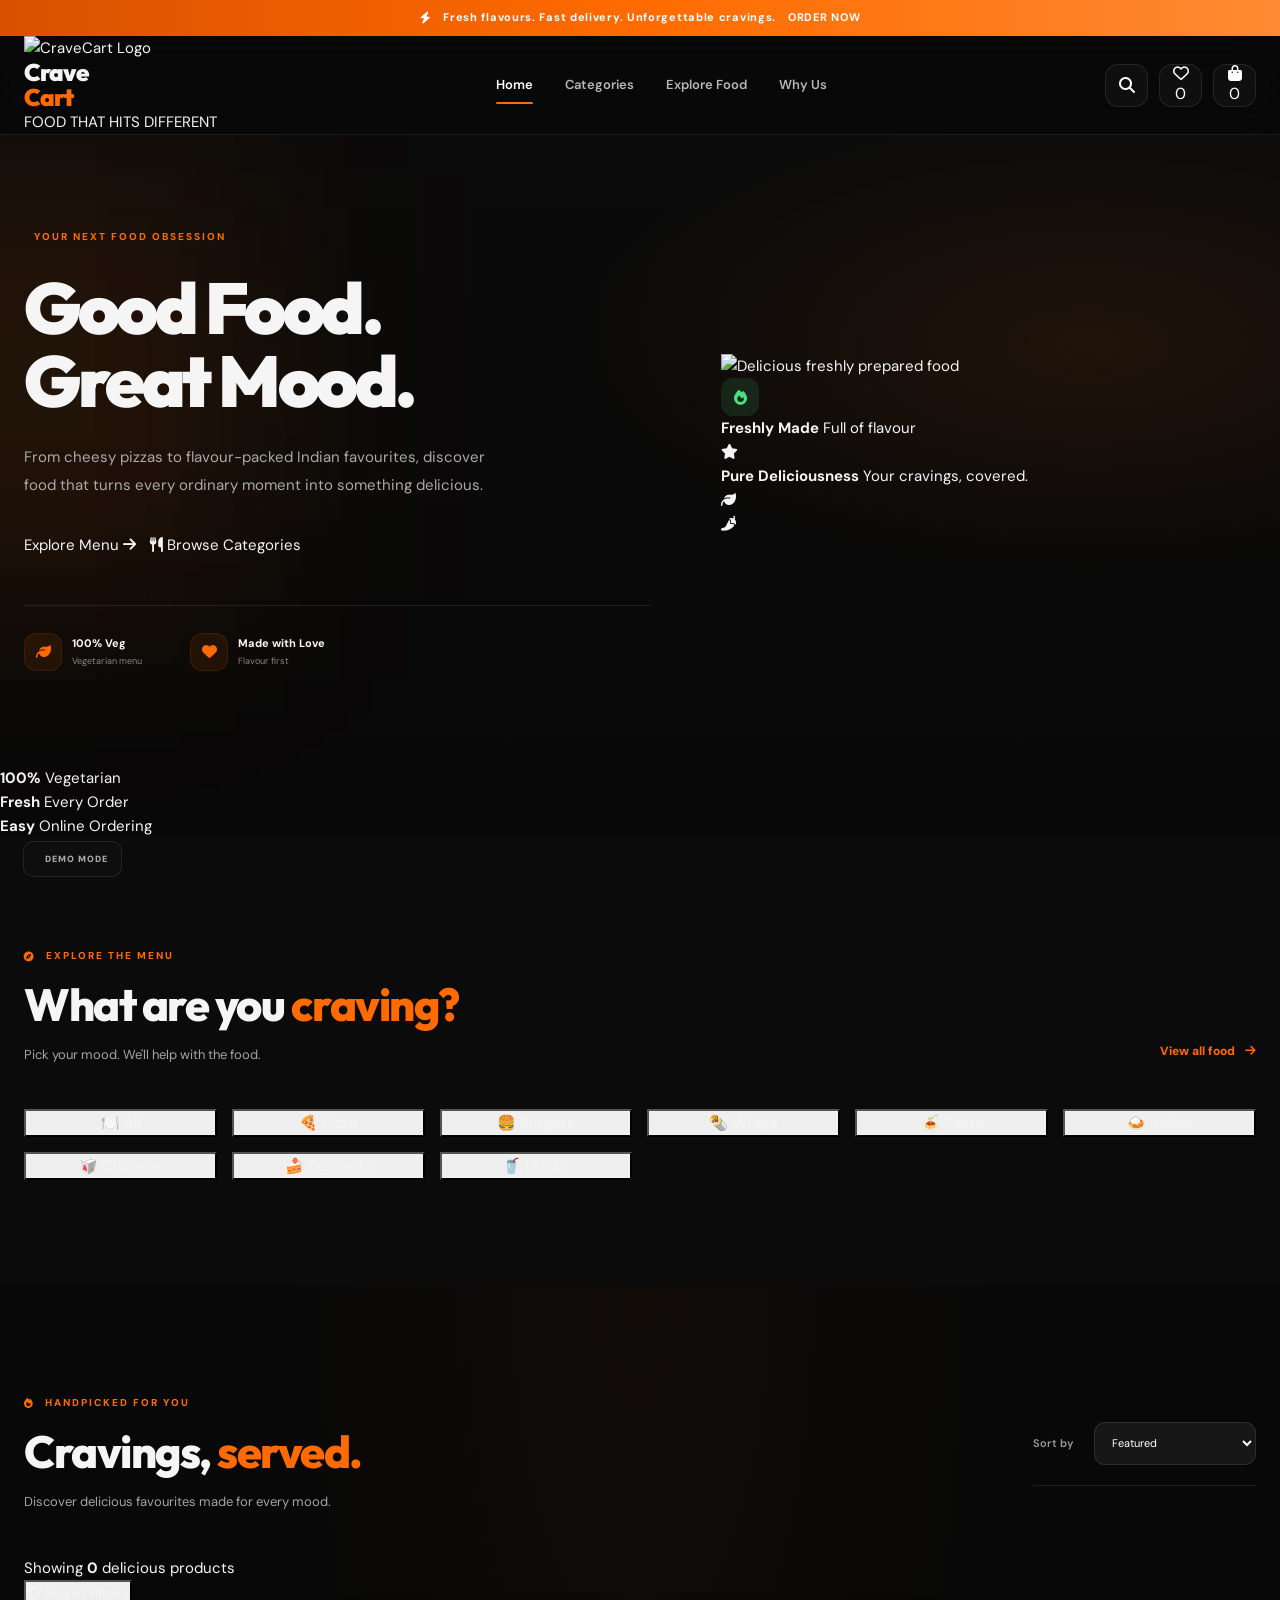
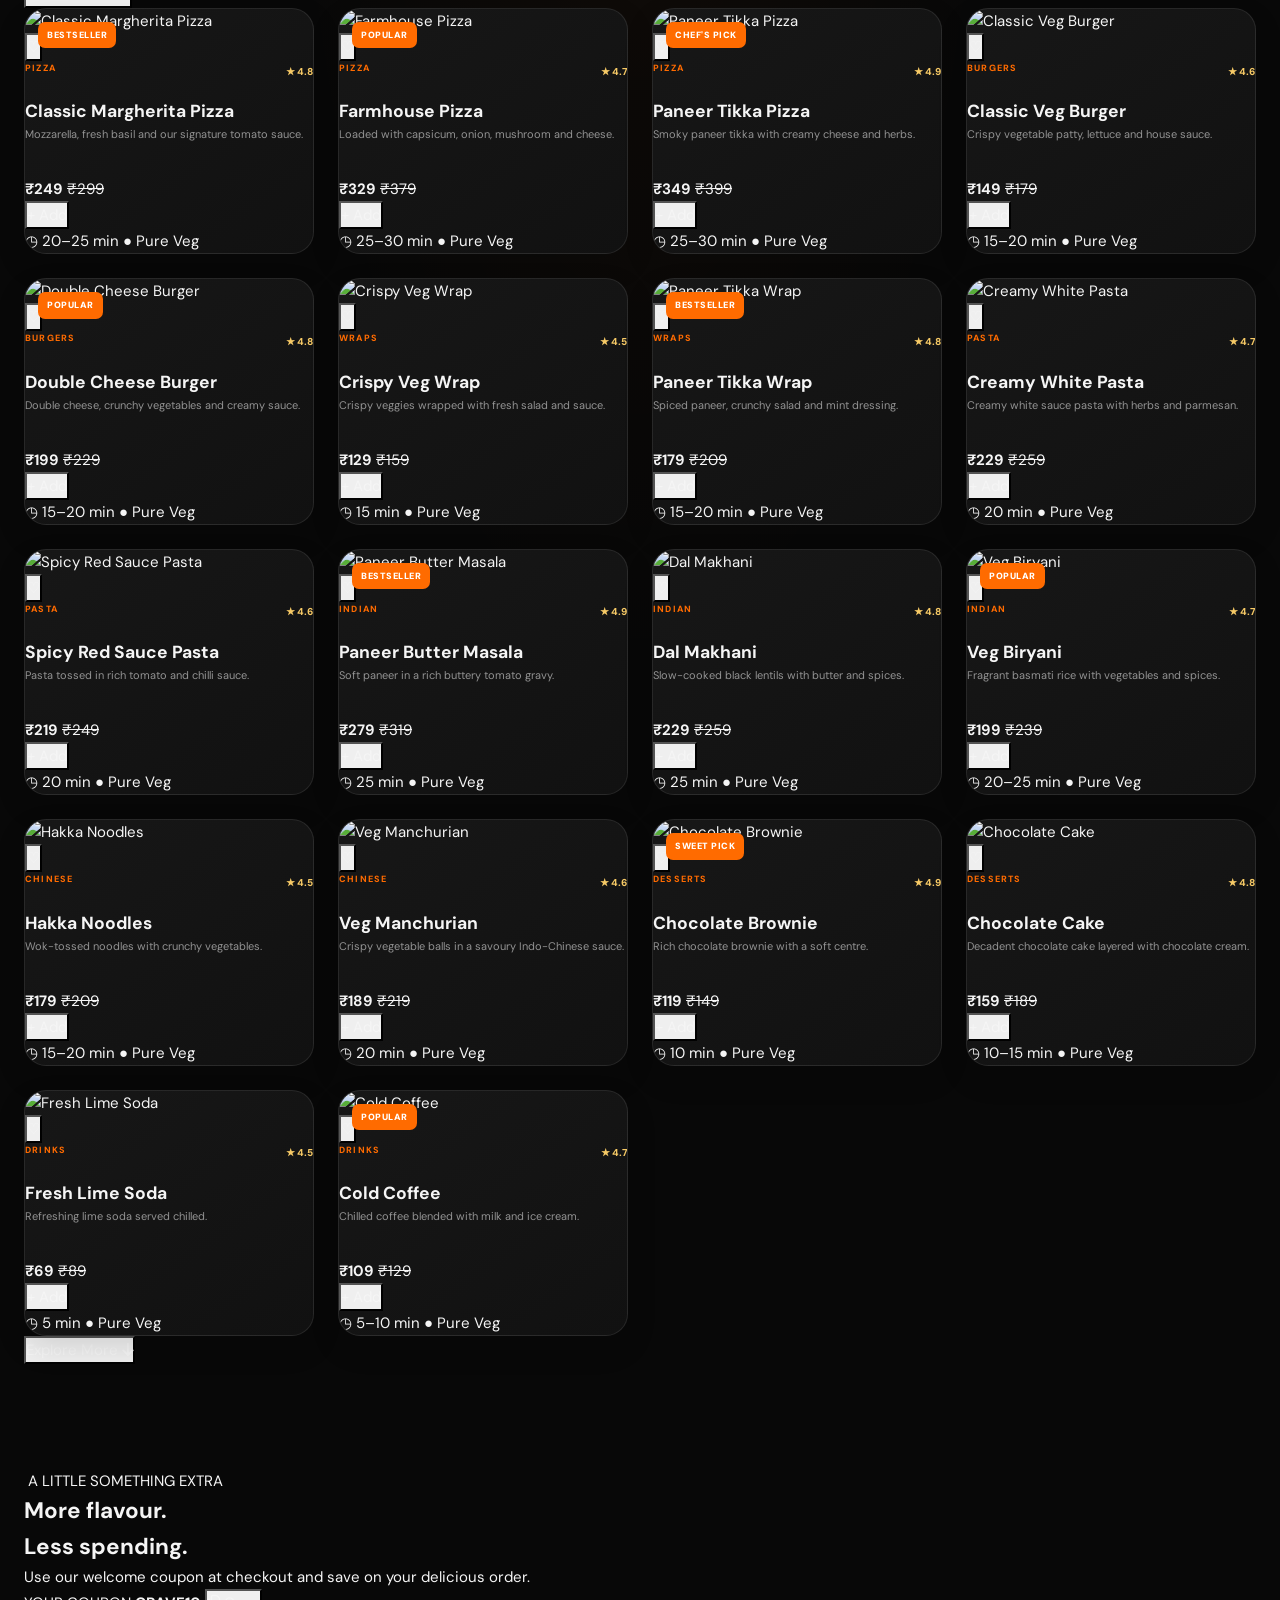
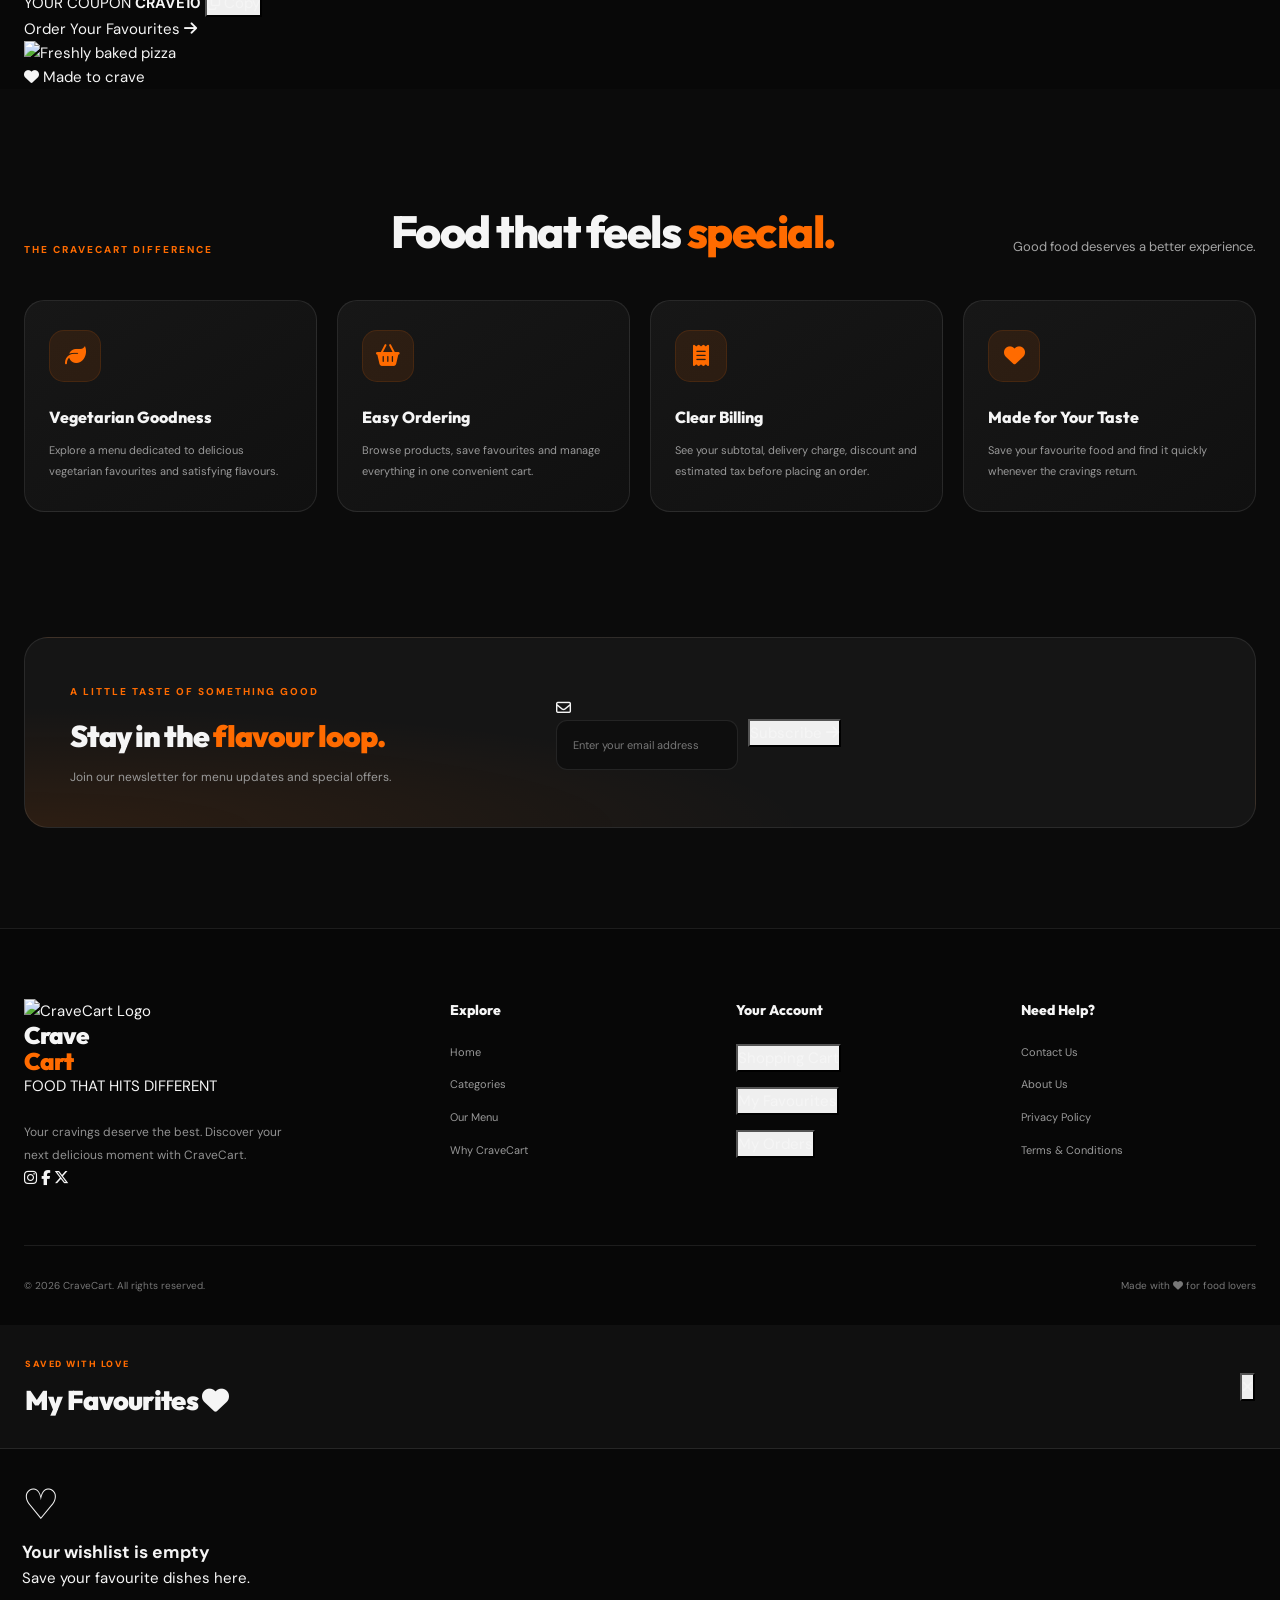
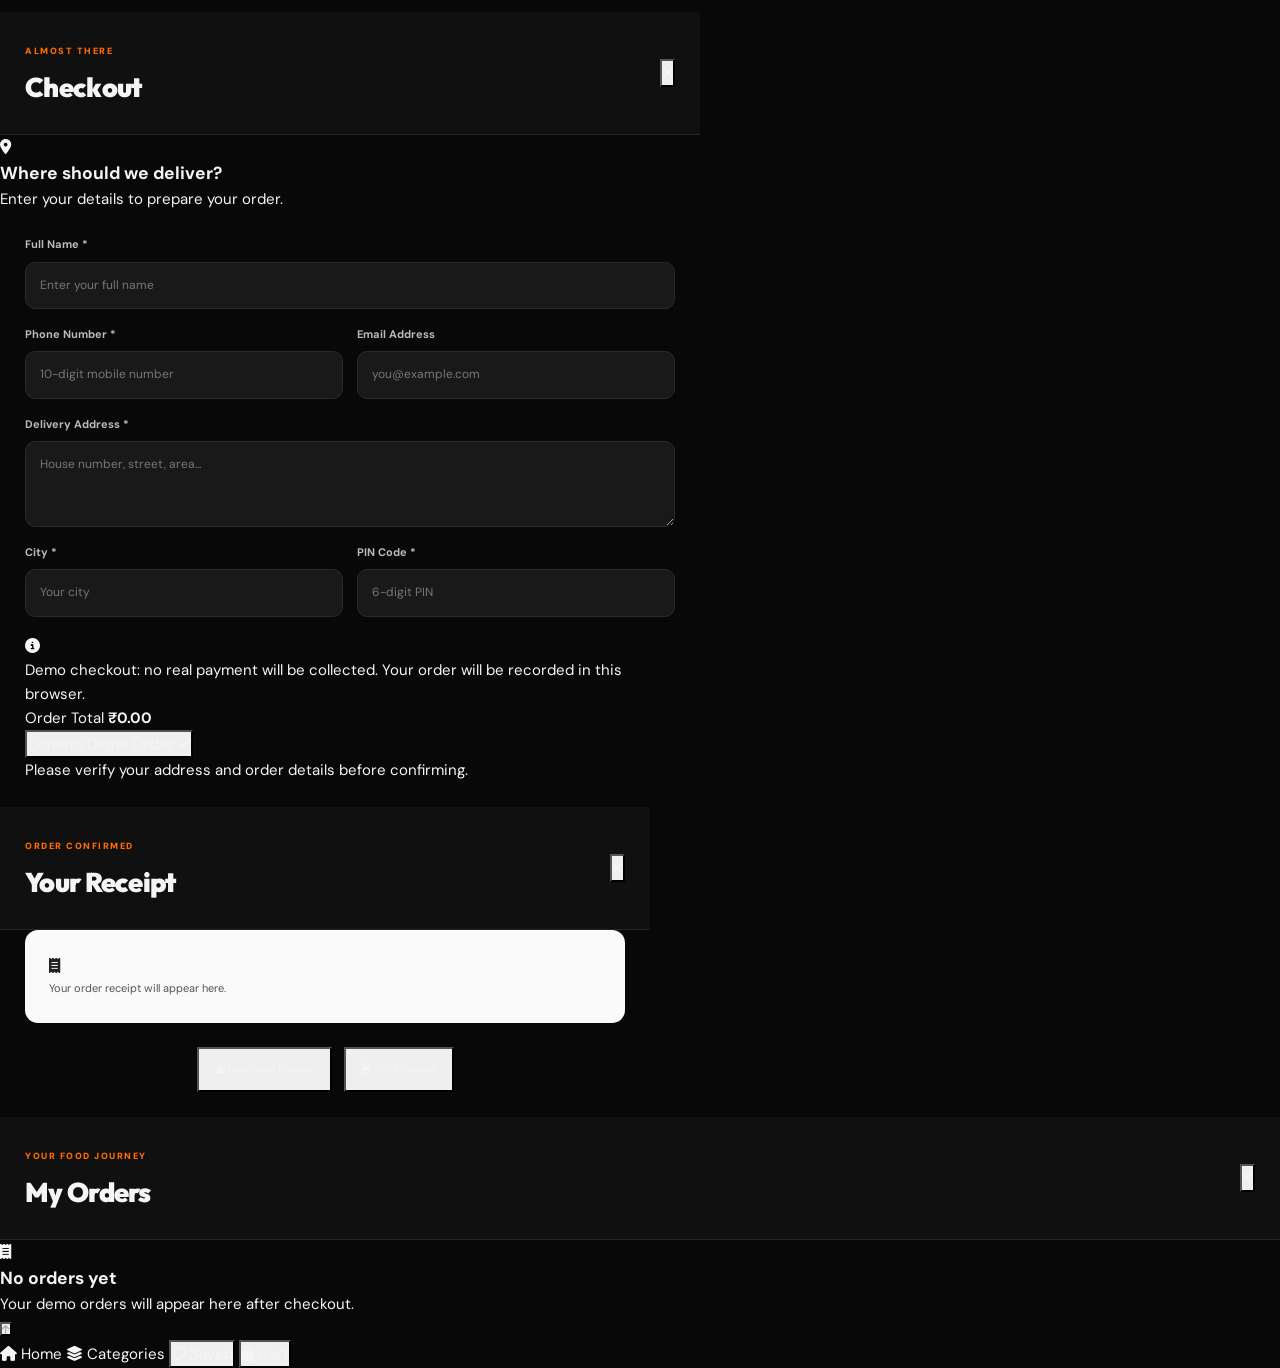
==== commit 6aa8028c: "Update index.html" ====
--- a/index.html
+++ b/index.html
@@ -4,1493 +4,1269 @@
     <meta charset="UTF-8">
     <meta name="viewport" content="width=device-width, initial-scale=1.0">
 
-    <title>CraveCart — Premium Vegetarian Food</title>
-
-    <meta
-        name="description"
-        content="Discover delicious vegetarian food at CraveCart. Explore fresh meals, premium snacks, desserts and refreshing drinks."
-    >
-
-    <meta name="theme-color" content="#0b0b0b">
-
-    <!-- Favicon -->
-    <link
-        rel="icon"
-        type="image/png"
-        href="https://i.postimg.cc/HkrL3C15/Crave-Cart-Glowing-Food-Delivery-Logo.png"
-    >
-
-    <!-- Google Fonts -->
+    <title>CraveCart — Premium Food Delivery</title>
+
+    <meta name="description"
+          content="Discover delicious vegetarian food with CraveCart. Order pizza, burgers, Indian food, desserts and more.">
+
+    <meta name="theme-color" content="#0b0b0d">
+
+    <link rel="icon"
+          href="https://i.postimg.cc/HkrL3C15/Crave-Cart-Glowing-Food-Delivery-Logo.png">
+
+    <!-- Premium Fonts -->
     <link rel="preconnect" href="https://fonts.googleapis.com">
     <link rel="preconnect" href="https://fonts.gstatic.com" crossorigin>
 
-    <link
-        href="https://fonts.googleapis.com/css2?family=DM+Sans:wght@400;500;600;700;800&family=Outfit:wght@400;500;600;700;800;900&display=swap"
-        rel="stylesheet"
-    >
+    <link href="https://fonts.googleapis.com/css2?family=DM+Sans:wght@400;500;600;700;800&family=Outfit:wght@400;500;600;700;800;900&display=swap"
+          rel="stylesheet">
 
     <!-- Premium Icons -->
-    <link
-        rel="stylesheet"
-        href="https://cdnjs.cloudflare.com/ajax/libs/font-awesome/6.7.2/css/all.min.css"
-    >
+    <link rel="stylesheet"
+          href="https://cdnjs.cloudflare.com/ajax/libs/font-awesome/6.7.2/css/all.min.css">
 
     <!-- Main CSS -->
     <link rel="stylesheet" href="style.css">
 
-    <!-- JavaScript: DOM load hone ke baad execute hoga -->
+    <!-- Main JavaScript -->
     <script src="app.js" defer></script>
 </head>
 
 <body>
 
-    <!-- =========================
-         ANNOUNCEMENT BAR
-    ========================== -->
-    <div class="announcement-bar">
-        <div class="announcement-content">
-            <i class="fa-solid fa-bolt"></i>
-
-            <span>
-                Fresh flavours. Premium cravings.
+<!-- =====================================================
+     ANNOUNCEMENT BAR
+===================================================== -->
+
+<div class="announcement-bar">
+    <div class="announcement-content">
+        <i class="fa-solid fa-bolt"></i>
+        <span>Fresh flavours. Fast delivery. Unforgettable cravings.</span>
+        <span class="announcement-highlight">ORDER NOW</span>
+    </div>
+</div>
+
+
+<!-- =====================================================
+     HEADER
+===================================================== -->
+
+<header class="site-header" id="site-header">
+
+    <div class="header-container">
+
+        <!-- BRAND -->
+        <a href="#home" class="brand" aria-label="CraveCart Home">
+
+            <img
+                src="https://i.postimg.cc/HkrL3C15/Crave-Cart-Glowing-Food-Delivery-Logo.png"
+                alt="CraveCart Logo"
+                class="brand-logo"
+            >
+
+            <span class="brand-text">
+                <span class="brand-name">Crave<span>Cart</span></span>
+                <span class="brand-tagline">FOOD THAT HITS DIFFERENT</span>
             </span>
 
-            <span class="announcement-divider">|</span>
-
-            <span>Free delivery on eligible orders</span>
-        </div>
-    </div>
-
-
-    <!-- =========================
-         HEADER / NAVBAR
-    ========================== -->
-    <header class="site-header" id="site-header">
-
-        <div class="header-container">
-
-            <!-- Logo -->
-            <a href="#home" class="brand-logo" aria-label="CraveCart Home">
-
-                <span class="brand-icon">
-                    <i class="fa-solid fa-bag-shopping"></i>
-                </span>
-
-                <span class="brand-name">
-                    Crave<span>Cart</span>
-                    <small>PREMIUM FOOD EXPERIENCE</small>
-                </span>
-
-            </a>
-
-
-            <!-- Desktop Navigation -->
-            <nav class="main-navigation" id="main-navigation">
-
-                <a href="#home" class="nav-link active">
-                    Home
-                </a>
-
-                <a href="#categories" class="nav-link">
-                    Categories
-                </a>
-
-                <a href="#products" class="nav-link">
-                    Menu
-                </a>
-
-                <a href="#why-us" class="nav-link">
-                    Why CraveCart
-                </a>
-
-            </nav>
-
-
-            <!-- Header Actions -->
-            <div class="header-actions">
-
-                <!-- Search Button -->
-                <button
-                    type="button"
-                    class="icon-button"
-                    id="search-toggle"
-                    aria-label="Search products"
-                    title="Search products"
-                >
-                    <i class="fa-solid fa-magnifying-glass"></i>
-                </button>
-
-
-                <!-- Wishlist -->
-                <button
-                    type="button"
-                    class="icon-button wishlist-header-button"
-                    data-action="open-wishlist"
-                    aria-label="Open wishlist"
-                    title="Wishlist"
-                >
-                    <i class="fa-regular fa-heart"></i>
-
-                    <span
-                        class="header-badge"
-                        id="wishlist-count"
-                    >0</span>
-                </button>
-
-
-                <!-- Cart -->
-                <button
-                    type="button"
-                    class="cart-button"
-                    data-action="open-cart"
-                    aria-label="Open shopping cart"
-                >
-                    <i class="fa-solid fa-bag-shopping"></i>
-
-                    <span class="cart-button-text">
-                        My Cart
-                    </span>
-
-                    <span
-                        class="cart-count"
-                        id="cart-count"
-                    >0</span>
-                </button>
-
-
-                <!-- Mobile Menu -->
-                <button
-                    type="button"
-                    class="icon-button mobile-menu-toggle"
-                    id="mobile-menu-toggle"
-                    aria-label="Toggle navigation menu"
-                    aria-expanded="false"
-                >
-                    <i class="fa-solid fa-bars"></i>
-                </button>
-
-            </div>
-
-        </div>
-
-
-        <!-- Expandable Search -->
-        <div class="search-panel" id="search-panel">
-
-            <div class="search-panel-inner">
-
+        </a>
+
+
+        <!-- DESKTOP NAVIGATION -->
+        <nav class="main-navigation" id="main-navigation">
+
+            <a href="#home" class="nav-link active">Home</a>
+
+            <a href="#categories" class="nav-link">Categories</a>
+
+            <a href="#products" class="nav-link">Explore Food</a>
+
+            <a href="#why-cravecart" class="nav-link">Why Us</a>
+
+        </nav>
+
+
+        <!-- HEADER ACTIONS -->
+        <div class="header-actions">
+
+            <button
+                class="icon-button search-toggle"
+                id="search-toggle"
+                type="button"
+                aria-label="Search products"
+                title="Search food"
+            >
                 <i class="fa-solid fa-magnifying-glass"></i>
-
-                <input
-                    type="search"
-                    id="product-search"
-                    placeholder="Search pizza, burger, paneer..."
-                    autocomplete="off"
-                    aria-label="Search vegetarian food"
-                >
-
-                <button
-                    type="button"
-                    id="clear-search"
-                    class="clear-search-button"
-                    aria-label="Clear search"
-                >
-                    <i class="fa-solid fa-xmark"></i>
-                </button>
-
-            </div>
-
-        </div>
-
-    </header>
-
-
-
-    <!-- =========================
-         MAIN CONTENT
-    ========================== -->
-    <main>
-
-
-        <!-- =========================
-             HERO SECTION
-        ========================== -->
-        <section class="hero-section" id="home">
-
-            <div class="hero-background-glow"></div>
-
-            <div class="hero-container">
-
-                <div class="hero-content">
-
-                    <div class="hero-eyebrow">
-                        <span class="status-dot"></span>
-
-                        YOUR NEW FAVOURITE FOOD DESTINATION
-                    </div>
-
-
-                    <h1 class="hero-title">
-
-                        Good Food.
-
-                        <span class="hero-title-highlight">
-                            Great Mood.
-                        </span>
-
-                        <span class="hero-title-outline">
-                            Every Single Bite.
-                        </span>
-
-                    </h1>
-
-
-                    <p class="hero-description">
-
-                        From irresistible street-food classics to
-                        premium comfort meals, discover vegetarian
-                        flavours that make every craving count.
-
-                    </p>
-
-
-                    <div class="hero-buttons">
-
-                        <a href="#products" class="primary-button">
-
-                            Explore Menu
-
-                            <i class="fa-solid fa-arrow-right"></i>
-
-                        </a>
-
-
-                        <a href="#categories" class="secondary-button">
-
-                            <i class="fa-solid fa-utensils"></i>
-
-                            Browse Categories
-
-                        </a>
-
-                    </div>
-
-
-                    <!-- Hero Trust Indicators -->
-                    <div class="hero-trust-row">
-
-                        <div class="hero-trust-item">
-
-                            <span class="trust-icon">
-                                <i class="fa-solid fa-leaf"></i>
-                            </span>
-
-                            <div>
-                                <strong>100% Veg</strong>
-                                <small>Vegetarian menu</small>
-                            </div>
-
-                        </div>
-
-
-                        <div class="hero-trust-item">
-
-                            <span class="trust-icon">
-                                <i class="fa-solid fa-fire-burner"></i>
-                            </span>
-
-                            <div>
-                                <strong>Fresh Flavours</strong>
-                                <small>Made for cravings</small>
-                            </div>
-
-                        </div>
-
-
-                        <div class="hero-trust-item">
-
-                            <span class="trust-icon">
-                                <i class="fa-solid fa-heart"></i>
-                            </span>
-
-                            <div>
-                                <strong>Made with Love</strong>
-                                <small>Every single order</small>
-                            </div>
-
-                        </div>
-
-                    </div>
-
-                </div>
-
-
-
-                <!-- Hero Visual -->
-                <div class="hero-visual">
-
-                    <div class="hero-image-glow"></div>
-
-
-                    <div class="hero-image-frame">
-
-                        <img
-                            class="hero-food-image"
-                            src="https://images.unsplash.com/photo-1565299624946-b28f40a0ae38?auto=format&fit=crop&w=1100&q=85"
-                            alt="Freshly prepared pizza with delicious toppings"
-                            fetchpriority="high"
-                        >
-
-                        <div class="hero-image-overlay"></div>
-
-
-                        <div class="hero-image-label">
-
-                            <span class="hero-label-icon">
-                                <i class="fa-solid fa-star"></i>
-                            </span>
-
-                            <div>
-                                <strong>Made for Foodies</strong>
-                                <small>Your next favourite bite</small>
-                            </div>
-
-                        </div>
-
-                    </div>
-
-
-                    <!-- Floating Premium Card -->
-                    <div class="floating-card floating-card-top">
-
-                        <span class="floating-card-icon">
-                            <i class="fa-solid fa-leaf"></i>
-                        </span>
-
-                        <div>
-                            <strong>Pure Veg</strong>
-                            <small>Always delicious</small>
-                        </div>
-
-                    </div>
-
-
-                    <div class="floating-card floating-card-bottom">
-
-                        <span class="floating-card-icon orange-icon">
-                            <i class="fa-solid fa-bag-shopping"></i>
-                        </span>
-
-                        <div>
-                            <strong>Crave it.</strong>
-                            <small>Cart it. Love it.</small>
-                        </div>
-
-                    </div>
-
-                </div>
-
-            </div>
-
-
-            <!-- Hero Bottom Marquee -->
-            <div class="hero-marquee">
-
-                <div class="marquee-track">
-
-                    <span>BURGERS</span>
-                    <i class="fa-solid fa-star"></i>
-
-                    <span>PIZZAS</span>
-                    <i class="fa-solid fa-star"></i>
-
-                    <span>INDIAN CLASSICS</span>
-                    <i class="fa-solid fa-star"></i>
-
-                    <span>STREET FOOD</span>
-                    <i class="fa-solid fa-star"></i>
-
-                    <span>DESSERTS</span>
-                    <i class="fa-solid fa-star"></i>
-
-                    <span>FRESH DRINKS</span>
-                    <i class="fa-solid fa-star"></i>
-
-                    <span>BURGERS</span>
-                    <i class="fa-solid fa-star"></i>
-
-                    <span>PIZZAS</span>
-                    <i class="fa-solid fa-star"></i>
-
-                    <span>INDIAN CLASSICS</span>
-                    <i class="fa-solid fa-star"></i>
-
-                </div>
-
-            </div>
-
-        </section>
-
-
-
-        <!-- =========================
-             CATEGORIES
-        ========================== -->
-        <section class="categories-section section-padding" id="categories">
-
-            <div class="section-container">
-
-                <div class="section-heading">
-
-                    <div class="section-heading-copy">
-
-                        <span class="section-eyebrow">
-                            WHAT ARE YOU CRAVING?
-                        </span>
-
-                        <h2 class="section-title">
-                            Explore by <span>Category.</span>
-                        </h2>
-
-                        <p class="section-description">
-                            Find your flavour, follow your cravings.
-                        </p>
-
-                    </div>
-
-
-                    <a href="#products" class="text-link">
-
-                        View All Food
-
-                        <i class="fa-solid fa-arrow-right"></i>
-
-                    </a>
-
-                </div>
-
-
-                <!-- JavaScript category buttons render honge -->
-                <div
-                    class="category-list"
-                    id="category-list"
-                    aria-label="Food categories"
-                >
-
-                    <button
-                        type="button"
-                        class="category-card active"
-                        data-category="all"
-                    >
-                        <span class="category-icon">
-                            <i class="fa-solid fa-utensils"></i>
-                        </span>
-
-                        <span class="category-name">All Food</span>
-                    </button>
-
-                </div>
-
-            </div>
-
-        </section>
-
-
-
-        <!-- =========================
-             FEATURE STRIP
-        ========================== -->
-        <section class="feature-strip-section">
-
-            <div class="section-container">
-
-                <div class="feature-strip">
-
-                    <div class="feature-strip-item">
-
-                        <span class="feature-strip-icon">
-                            <i class="fa-solid fa-leaf"></i>
-                        </span>
-
-                        <div>
-                            <strong>Vegetarian Goodness</strong>
-                            <p>Explore our veg-only menu.</p>
-                        </div>
-
-                    </div>
-
-
-                    <div class="feature-strip-item">
-
-                        <span class="feature-strip-icon">
-                            <i class="fa-solid fa-basket-shopping"></i>
-                        </span>
-
-                        <div>
-                            <strong>Easy Shopping</strong>
-                            <p>Build your perfect food cart.</p>
-                        </div>
-
-                    </div>
-
-
-                    <div class="feature-strip-item">
-
-                        <span class="feature-strip-icon">
-                            <i class="fa-solid fa-receipt"></i>
-                        </span>
-
-                        <div>
-                            <strong>Clear Order Summary</strong>
-                            <p>Review your bill before checkout.</p>
-                        </div>
-
-                    </div>
-
-                </div>
-
-            </div>
-
-        </section>
-
-
-
-        <!-- =========================
-             PRODUCTS / MENU
-        ========================== -->
-        <section class="products-section section-padding" id="products">
-
-            <div class="section-container">
-
-                <div class="section-heading products-heading">
-
-                    <div class="section-heading-copy">
-
-                        <span class="section-eyebrow">
-                            THE CRAVECART MENU
-                        </span>
-
-                        <h2 class="section-title">
-                            Made to <span>Crave.</span>
-                        </h2>
-
-                        <p class="section-description">
-                            Delicious vegetarian picks for every mood.
-                        </p>
-
-                    </div>
-
-
-                    <div class="products-heading-actions">
-
-                        <label
-                            class="sort-label"
-                            for="sort-products"
-                        >
-                            <i class="fa-solid fa-arrow-down-wide-short"></i>
-
-                            Sort:
-                        </label>
-
-                        <select
-                            id="sort-products"
-                            class="sort-select"
-                            aria-label="Sort products"
-                        >
-                            <option value="featured">Featured</option>
-                            <option value="price-low">Price: Low to High</option>
-                            <option value="price-high">Price: High to Low</option>
-                            <option value="rating">Top Rated</option>
-                            <option value="name">Name: A to Z</option>
-                        </select>
-
-                    </div>
-
-                </div>
-
-
-
-                <!-- Search and Filters -->
-                <div class="product-toolbar">
-
-                    <div class="product-results-text">
-
-                        <span id="product-results-count">
-                            Discover your next favourite.
-                        </span>
-
-                    </div>
-
-
-                    <div class="product-filter-actions">
-
-                        <button
-                            type="button"
-                            class="filter-chip active"
-                            data-filter="all"
-                        >
-                            All Items
-                        </button>
-
-                        <button
-                            type="button"
-                            class="filter-chip"
-                            data-filter="bestseller"
-                        >
-                            <i class="fa-solid fa-fire"></i>
-                            Bestsellers
-                        </button>
-
-                        <button
-                            type="button"
-                            class="filter-chip"
-                            data-filter="new"
-                        >
-                            <i class="fa-solid fa-sparkles"></i>
-                            New Arrivals
-                        </button>
-
-                    </div>
-
-                </div>
-
-
-
-                <!-- Product Cards Render Here -->
-                <div
-                    class="products-grid"
-                    id="products-grid"
-                    aria-live="polite"
-                >
-
-                    <div class="products-loading">
-                        <i class="fa-solid fa-spinner fa-spin"></i>
-
-                        <p>Preparing your delicious menu...</p>
-                    </div>
-
-                </div>
-
-
-
-                <!-- No Results -->
-                <div
-                    class="no-results"
-                    id="no-results"
-                    hidden
-                >
-
-                    <span class="no-results-icon">
-                        <i class="fa-solid fa-magnifying-glass"></i>
-                    </span>
-
-                    <h3>No food found</h3>
-
-                    <p>
-                        Try another search or select a different category.
-                    </p>
-
-                    <button
-                        type="button"
-                        class="primary-button"
-                        id="reset-filters"
-                    >
-                        Reset Filters
-                    </button>
-
-                </div>
-
-
-
-                <!-- Load More -->
-                <div class="products-footer">
-
-                    <p>
-                        Good food is always worth exploring.
-                    </p>
-
-                    <button
-                        type="button"
-                        class="secondary-button"
-                        id="show-all-products"
-                    >
-                        Explore All Products
-
-                        <i class="fa-solid fa-arrow-down"></i>
-                    </button>
-
-                </div>
-
-            </div>
-
-        </section>
-
-
-
-        <!-- =========================
-             PREMIUM BANNER
-        ========================== -->
-        <section class="premium-section" id="why-us">
-
-            <div class="section-container">
-
-                <div class="premium-banner">
-
-                    <div class="premium-banner-content">
-
-                        <span class="premium-badge">
-
-                            <i class="fa-solid fa-crown"></i>
-
-                            THE CRAVECART EXPERIENCE
-
-                        </span>
-
-
-                        <h2>
-                            Your cravings deserve
-                            <span>something special.</span>
-                        </h2>
-
-
-                        <p>
-                            Discover exciting flavours, build your
-                            perfect cart and enjoy a food-shopping
-                            experience designed around you.
-                        </p>
-
-
-                        <a href="#products" class="primary-button">
-
-                            Find Your Favourite
-
-                            <i class="fa-solid fa-arrow-right"></i>
-
-                        </a>
-
-                    </div>
-
-
-                    <div class="premium-banner-visual">
-
-                        <div class="premium-circle premium-circle-one"></div>
-
-                        <div class="premium-circle premium-circle-two"></div>
-
-                        <div class="premium-banner-icon">
-
-                            <i class="fa-solid fa-bowl-food"></i>
-
-                        </div>
-
-                        <span class="premium-floating-icon icon-one">
-                            <i class="fa-solid fa-star"></i>
-                        </span>
-
-                        <span class="premium-floating-icon icon-two">
-                            <i class="fa-solid fa-heart"></i>
-                        </span>
-
-                        <span class="premium-floating-icon icon-three">
-                            <i class="fa-solid fa-leaf"></i>
-                        </span>
-
-                    </div>
-
-                </div>
-
-            </div>
-
-        </section>
-
-
-
-        <!-- =========================
-             WHY CHOOSE US
-        ========================== -->
-        <section class="benefits-section section-padding">
-
-            <div class="section-container">
-
-                <div class="section-heading centered-heading">
-
-                    <div class="section-heading-copy">
-
-                        <span class="section-eyebrow">
-                            MORE THAN JUST FOOD
-                        </span>
-
-                        <h2 class="section-title">
-                            Why Choose <span>CraveCart?</span>
-                        </h2>
-
-                        <p class="section-description">
-                            A better way to discover what you love.
-                        </p>
-
-                    </div>
-
-                </div>
-
-
-                <div class="benefits-grid">
-
-                    <article class="benefit-card">
-
-                        <div class="benefit-icon">
-                            <i class="fa-solid fa-seedling"></i>
-                        </div>
-
-                        <h3>Veg-First Menu</h3>
-
-                        <p>
-                            Explore a menu dedicated to vegetarian
-                            food and delicious plant-based choices.
-                        </p>
-
-                    </article>
-
-
-                    <article class="benefit-card">
-
-                        <div class="benefit-icon">
-                            <i class="fa-solid fa-basket-shopping"></i>
-                        </div>
-
-                        <h3>Simple Shopping</h3>
-
-                        <p>
-                            Add your favourites, adjust quantities
-                            and review everything in your cart.
-                        </p>
-
-                    </article>
-
-
-                    <article class="benefit-card">
-
-                        <div class="benefit-icon">
-                            <i class="fa-solid fa-receipt"></i>
-                        </div>
-
-                        <h3>Easy Bill Review</h3>
-
-                        <p>
-                            Review item prices, delivery charges,
-                            discounts and your order total.
-                        </p>
-
-                    </article>
-
-
-                    <article class="benefit-card">
-
-                        <div class="benefit-icon">
-                            <i class="fa-solid fa-heart"></i>
-                        </div>
-
-                        <h3>Your Personal Favourites</h3>
-
-                        <p>
-                            Save the dishes you love to your
-                            wishlist for easy access later.
-                        </p>
-
-                    </article>
-
-                </div>
-
-            </div>
-
-        </section>
-
-
-
-        <!-- =========================
-             NEWSLETTER
-        ========================== -->
-        <section class="newsletter-section">
-
-            <div class="section-container">
-
-                <div class="newsletter-card">
-
-                    <div class="newsletter-content">
-
-                        <span class="section-eyebrow">
-                            A LITTLE SOMETHING DELICIOUS
-                        </span>
-
-                        <h2>
-                            Stay in the <span>craving loop.</span>
-                        </h2>
-
-                        <p>
-                            Get updates about new menu additions
-                            and special offers.
-                        </p>
-
-                    </div>
-
-
-                    <form
-                        class="newsletter-form"
-                        id="newsletter-form"
-                    >
-
-                        <label
-                            for="newsletter-email"
-                            class="visually-hidden"
-                        >
-                            Your email address
-                        </label>
-
-                        <input
-                            type="email"
-                            id="newsletter-email"
-                            placeholder="Enter your email address"
-                            required
-                        >
-
-                        <button
-                            type="submit"
-                            class="primary-button"
-                        >
-                            Join Us
-
-                            <i class="fa-solid fa-arrow-right"></i>
-                        </button>
-
-                    </form>
-
-                </div>
-
-            </div>
-
-        </section>
-
-    </main>
-
-
-
-    <!-- =========================
-         FOOTER
-    ========================== -->
-    <footer class="site-footer">
-
-        <div class="section-container">
-
-            <div class="footer-main">
-
-                <div class="footer-brand-column">
-
-                    <a href="#home" class="brand-logo footer-logo">
-
-                        <span class="brand-icon">
-                            <i class="fa-solid fa-bag-shopping"></i>
-                        </span>
-
-                        <span class="brand-name">
-                            Crave<span>Cart</span>
-                            <small>PREMIUM FOOD EXPERIENCE</small>
-                        </span>
-
-                    </a>
-
-
-                    <p class="footer-description">
-                        Bringing your favourite vegetarian flavours
-                        together in one delicious destination.
-                    </p>
-
-
-                    <div class="footer-social-links">
-
-                        <a
-                            href="#home"
-                            aria-label="Facebook"
-                            title="Facebook"
-                        >
-                            <i class="fa-brands fa-facebook-f"></i>
-                        </a>
-
-                        <a
-                            href="#home"
-                            aria-label="Instagram"
-                            title="Instagram"
-                        >
-                            <i class="fa-brands fa-instagram"></i>
-                        </a>
-
-                        <a
-                            href="#home"
-                            aria-label="X"
-                            title="X"
-                        >
-                            <i class="fa-brands fa-x-twitter"></i>
-                        </a>
-
-                    </div>
-
-                </div>
-
-
-
-                <div class="footer-links-column">
-
-                    <h3>Explore</h3>
-
-                    <a href="#home">Home</a>
-
-                    <a href="#categories">Categories</a>
-
-                    <a href="#products">Our Menu</a>
-
-                    <a href="#why-us">Why CraveCart</a>
-
-                </div>
-
-
-
-                <div class="footer-links-column">
-
-                    <h3>Your Account</h3>
-
-                    <button
-                        type="button"
-                        data-action="open-cart"
-                        class="footer-action-link"
-                    >
-                        Shopping Cart
-                    </button>
-
-                    <button
-                        type="button"
-                        data-action="open-wishlist"
-                        class="footer-action-link"
-                    >
-                        Wishlist
-                    </button>
-
-                    <a href="#products">Explore Food</a>
-
-                </div>
-
-
-
-                <div class="footer-links-column">
-
-                    <h3>Our Promise</h3>
-
-                    <span>Vegetarian Menu</span>
-
-                    <span>Simple Shopping</span>
-
-                    <span>Transparent Pricing</span>
-
-                    <span>Food Made for Cravings</span>
-
-                </div>
-
-            </div>
-
-
-
-            <div class="footer-bottom">
-
-                <p>
-                    &copy; <span id="current-year">2026</span>
-                    CraveCart. All rights reserved.
-                </p>
-
-
-                <p class="demo-disclaimer">
-                    Demo website. Orders and payments are not processed
-                    by a real restaurant or payment provider.
-                </p>
-
-
-                <a href="#home" class="back-to-top">
-
-                    Back to Top
-
-                    <i class="fa-solid fa-arrow-up"></i>
-
-                </a>
-
-            </div>
-
-        </div>
-
-    </footer>
-
-
-
-    <!-- =========================
-         CART DRAWER
-    ========================== -->
-    <div
-        class="overlay"
-        id="cart-overlay"
-        data-action="close-cart"
-        hidden
-    ></div>
-
-
-    <aside
-        class="cart-drawer"
-        id="cart-drawer"
-        role="dialog"
-        aria-modal="true"
-        aria-labelledby="cart-title"
-        aria-hidden="true"
-        inert
-    >
-
-        <div class="drawer-header">
-
-            <div>
-
-                <span class="drawer-eyebrow">
-                    YOUR SELECTION
-                </span>
-
-                <h2 id="cart-title">
-                    Your Cart
-                    <span id="cart-heading-count">(0)</span>
-                </h2>
-
-            </div>
-
+            </button>
+
+
+            <button
+                class="icon-button wishlist-trigger"
+                id="open-wishlist"
+                type="button"
+                data-action="open-wishlist"
+                aria-label="Open favourites"
+                title="My favourites"
+            >
+                <i class="fa-regular fa-heart"></i>
+                <span class="count-badge" id="wishlist-count">0</span>
+            </button>
+
+
+            <button
+                class="icon-button cart-trigger"
+                id="open-cart"
+                type="button"
+                data-action="open-cart"
+                aria-label="Open shopping cart"
+                title="Shopping cart"
+            >
+                <i class="fa-solid fa-bag-shopping"></i>
+                <span class="count-badge" id="cart-count">0</span>
+            </button>
+
+
+            <button
+                class="mobile-menu-toggle"
+                id="mobile-menu-toggle"
+                type="button"
+                aria-label="Toggle navigation"
+                aria-expanded="false"
+            >
+                <i class="fa-solid fa-bars"></i>
+            </button>
+
+        </div>
+
+    </div>
+
+
+    <!-- SEARCH PANEL -->
+    <div class="search-panel" id="search-panel">
+
+        <div class="search-panel-inner">
+
+            <i class="fa-solid fa-magnifying-glass"></i>
+
+            <input
+                type="search"
+                id="product-search"
+                placeholder="Search pizza, burger, pasta..."
+                autocomplete="off"
+                aria-label="Search food products"
+            >
 
             <button
                 type="button"
-                class="icon-button drawer-close"
-                data-action="close-cart"
-                aria-label="Close shopping cart"
+                id="clear-search"
+                class="clear-search-button"
+                aria-label="Clear search"
             >
                 <i class="fa-solid fa-xmark"></i>
             </button>
 
         </div>
 
-
-
-        <div class="cart-progress-container">
-
-            <div class="cart-progress-text">
-                <i class="fa-solid fa-truck-fast"></i>
-
-                <span id="delivery-progress-text">
-                    Add items to begin your order.
+        <p class="search-hint">
+            Find your next favourite bite.
+        </p>
+
+    </div>
+
+</header>
+
+
+<!-- =====================================================
+     MAIN CONTENT
+===================================================== -->
+
+<main>
+
+
+<!-- =====================================================
+     HERO SECTION
+===================================================== -->
+
+<section class="hero-section" id="home">
+
+    <div class="hero-background-glow hero-glow-one"></div>
+    <div class="hero-background-glow hero-glow-two"></div>
+
+    <div class="hero-container">
+
+        <div class="hero-content">
+
+            <div class="hero-eyebrow">
+                <span class="hero-eyebrow-dot"></span>
+                <span>YOUR NEXT FOOD OBSESSION</span>
+            </div>
+
+
+            <h1 class="hero-title">
+                Good Food.<br>
+                <span class="hero-title-accent">Great Mood.</span>
+            </h1>
+
+
+            <p class="hero-description">
+                From cheesy pizzas to flavour-packed Indian favourites,
+                discover food that turns every ordinary moment into
+                something delicious.
+            </p>
+
+
+            <div class="hero-buttons">
+
+                <a href="#products" class="button button-primary">
+                    Explore Menu
+                    <i class="fa-solid fa-arrow-right"></i>
+                </a>
+
+                <a href="#categories" class="button button-secondary">
+                    <i class="fa-solid fa-utensils"></i>
+                    Browse Categories
+                </a>
+
+            </div>
+
+
+            <div class="hero-trust-row">
+
+                <div class="hero-trust-item">
+                    <span class="trust-icon">
+                        <i class="fa-solid fa-leaf"></i>
+                    </span>
+
+                    <span>
+                        <strong>100% Veg</strong>
+                        <small>Vegetarian menu</small>
+                    </span>
+                </div>
+
+
+                <div class="hero-trust-divider"></div>
+
+
+                <div class="hero-trust-item">
+                    <span class="trust-icon">
+                        <i class="fa-solid fa-heart"></i>
+                    </span>
+
+                    <span>
+                        <strong>Made with Love</strong>
+                        <small>Flavour first</small>
+                    </span>
+                </div>
+
+            </div>
+
+        </div>
+
+
+        <!-- HERO VISUAL -->
+        <div class="hero-visual">
+
+            <div class="hero-image-orbit orbit-one"></div>
+            <div class="hero-image-orbit orbit-two"></div>
+
+
+            <div class="hero-image-main">
+
+                <img
+                    src="https://images.unsplash.com/photo-1579751626657-72bc17010498?auto=format&fit=crop&w=1000&q=85"
+                    alt="Delicious freshly prepared food"
+                    fetchpriority="high"
+                >
+
+            </div>
+
+
+            <div class="floating-food-card floating-card-top">
+
+                <div class="floating-card-icon">
+                    <i class="fa-solid fa-fire"></i>
+                </div>
+
+                <div>
+                    <strong>Freshly Made</strong>
+                    <span>Full of flavour</span>
+                </div>
+
+            </div>
+
+
+            <div class="floating-food-card floating-card-bottom">
+
+                <div class="floating-rating">
+                    <i class="fa-solid fa-star"></i>
+                </div>
+
+                <div>
+                    <strong>Pure Deliciousness</strong>
+                    <span>Your cravings, covered.</span>
+                </div>
+
+            </div>
+
+
+            <div class="hero-decor hero-decor-one">
+                <i class="fa-solid fa-leaf"></i>
+            </div>
+
+            <div class="hero-decor hero-decor-two">
+                <i class="fa-solid fa-pepper-hot"></i>
+            </div>
+
+        </div>
+
+    </div>
+
+
+    <!-- HERO BOTTOM STATS -->
+    <div class="hero-stats">
+
+        <div class="hero-stat">
+            <strong>100%</strong>
+            <span>Vegetarian</span>
+        </div>
+
+        <div class="hero-stat">
+            <strong>Fresh</strong>
+            <span>Every Order</span>
+        </div>
+
+        <div class="hero-stat">
+            <strong>Easy</strong>
+            <span>Online Ordering</span>
+        </div>
+
+    </div>
+
+</section>
+
+
+<!-- =====================================================
+     CATEGORIES SECTION
+===================================================== -->
+
+<section class="categories-section section-padding" id="categories">
+
+    <div class="section-container">
+
+        <div class="section-heading">
+
+            <div class="section-heading-copy">
+
+                <span class="section-eyebrow">
+                    <i class="fa-solid fa-compass"></i>
+                    EXPLORE THE MENU
                 </span>
-            </div>
-
-
-            <div class="cart-progress-track">
-
-                <div
-                    class="cart-progress-bar"
-                    id="cart-progress-bar"
-                    style="width: 0%"
-                ></div>
-
-            </div>
-
-        </div>
-
-
-
-        <!-- Cart Items Render Here -->
-        <div class="cart-items" id="cart-items">
-
-            <div class="empty-cart">
-
-                <span class="empty-cart-icon">
-                    <i class="fa-solid fa-bag-shopping"></i>
+
+                <h2 class="section-title">
+                    What are you <span>craving?</span>
+                </h2>
+
+                <p class="section-description">
+                    Pick your mood. We'll help with the food.
+                </p>
+
+            </div>
+
+            <a href="#products" class="text-link">
+                View all food
+                <i class="fa-solid fa-arrow-right"></i>
+            </a>
+
+        </div>
+
+
+        <!-- JavaScript inserts category buttons here -->
+        <div class="category-list" id="category-list">
+
+            <button
+                type="button"
+                class="category-card active"
+                data-category="all"
+            >
+                <span class="category-card-icon">
+                    <i class="fa-solid fa-utensils"></i>
                 </span>
 
-                <h3>Your cart is waiting.</h3>
+                <span class="category-card-name">All Food</span>
+            </button>
+
+        </div>
+
+    </div>
+
+</section>
+
+
+<!-- =====================================================
+     PRODUCTS SECTION
+===================================================== -->
+
+<section class="products-section section-padding" id="products">
+
+    <div class="section-container">
+
+        <div class="section-heading">
+
+            <div class="section-heading-copy">
+
+                <span class="section-eyebrow">
+                    <i class="fa-solid fa-fire"></i>
+                    HANDPICKED FOR YOU
+                </span>
+
+                <h2 class="section-title">
+                    Cravings, <span>served.</span>
+                </h2>
+
+                <p class="section-description">
+                    Discover delicious favourites made for every mood.
+                </p>
+
+            </div>
+
+
+            <div class="product-toolbar">
+
+                <label for="sort-products" class="sort-label">
+                    Sort by
+                </label>
+
+                <select id="sort-products" class="sort-select">
+
+                    <option value="featured">Featured</option>
+
+                    <option value="price-low">
+                        Price: Low to High
+                    </option>
+
+                    <option value="price-high">
+                        Price: High to Low
+                    </option>
+
+                    <option value="rating">
+                        Top Rated
+                    </option>
+
+                    <option value="name">
+                        Name: A to Z
+                    </option>
+
+                </select>
+
+            </div>
+
+        </div>
+
+
+        <!-- ACTIVE FILTERS -->
+        <div class="active-filters" id="active-filters"></div>
+
+
+        <!-- PRODUCT COUNT -->
+        <div class="products-meta">
+
+            <p class="products-result-text">
+                Showing
+                <strong id="product-results-count">0</strong>
+                delicious products
+            </p>
+
+            <button
+                type="button"
+                class="reset-filters-button"
+                id="reset-filters"
+            >
+                <i class="fa-solid fa-rotate-left"></i>
+                Reset filters
+            </button>
+
+        </div>
+
+
+        <!-- PRODUCT GRID -->
+        <div class="products-grid" id="products-grid">
+
+            <div class="products-loading">
+
+                <span class="loading-spinner"></span>
+
+                <p>Preparing something delicious...</p>
+
+            </div>
+
+        </div>
+
+
+        <!-- NO RESULTS -->
+        <div class="no-results" id="no-results" hidden>
+
+            <div class="no-results-icon">
+                <i class="fa-solid fa-face-sad-tear"></i>
+            </div>
+
+            <h3>No food found</h3>
+
+            <p>
+                Try another search or choose a different category.
+            </p>
+
+            <button
+                type="button"
+                class="button button-primary"
+                id="show-all-products"
+            >
+                Show all products
+            </button>
+
+        </div>
+
+
+        <!-- LOAD MORE -->
+        <div class="products-bottom-action">
+
+            <button
+                type="button"
+                class="button button-secondary"
+                id="load-more-products"
+            >
+                Explore More
+                <i class="fa-solid fa-arrow-down"></i>
+            </button>
+
+        </div>
+
+    </div>
+
+</section>
+
+
+<!-- =====================================================
+     PROMOTIONAL BANNER
+===================================================== -->
+
+<section class="promo-section">
+
+    <div class="section-container">
+
+        <div class="promo-banner">
+
+            <div class="promo-glow"></div>
+
+            <div class="promo-content">
+
+                <span class="promo-label">
+                    <i class="fa-solid fa-sparkles"></i>
+                    A LITTLE SOMETHING EXTRA
+                </span>
+
+                <h2>
+                    More flavour.<br>
+                    <span>Less spending.</span>
+                </h2>
 
                 <p>
-                    Add something delicious from our menu.
+                    Use our welcome coupon at checkout and save on
+                    your delicious order.
                 </p>
+
+                <div class="promo-coupon">
+
+                    <span>YOUR COUPON</span>
+
+                    <strong id="promo-coupon-code">CRAVE10</strong>
+
+                    <button
+                        type="button"
+                        id="copy-coupon"
+                        class="copy-coupon-button"
+                    >
+                        <i class="fa-regular fa-copy"></i>
+                        Copy
+                    </button>
+
+                </div>
+
+                <a href="#products" class="button button-light">
+                    Order Your Favourites
+                    <i class="fa-solid fa-arrow-right"></i>
+                </a>
+
+            </div>
+
+
+            <div class="promo-visual">
+
+                <div class="promo-circle"></div>
+
+                <img
+                    src="https://images.unsplash.com/photo-1565299624946-b28f40a0ae38?auto=format&fit=crop&w=800&q=85"
+                    alt="Freshly baked pizza"
+                    loading="lazy"
+                >
+
+                <span class="promo-sticker">
+                    <i class="fa-solid fa-heart"></i>
+                    Made to crave
+                </span>
+
+            </div>
+
+        </div>
+
+    </div>
+
+</section>
+
+
+<!-- =====================================================
+     WHY CRAVECART
+===================================================== -->
+
+<section
+    class="benefits-section section-padding"
+    id="why-cravecart"
+>
+
+    <div class="section-container">
+
+        <div class="section-heading section-heading-centered">
+
+            <span class="section-eyebrow">
+                THE CRAVECART DIFFERENCE
+            </span>
+
+            <h2 class="section-title">
+                Food that feels <span>special.</span>
+            </h2>
+
+            <p class="section-description">
+                Good food deserves a better experience.
+            </p>
+
+        </div>
+
+
+        <div class="benefits-grid">
+
+            <article class="benefit-card">
+
+                <div class="benefit-icon">
+                    <i class="fa-solid fa-leaf"></i>
+                </div>
+
+                <h3>Vegetarian Goodness</h3>
+
+                <p>
+                    Explore a menu dedicated to delicious vegetarian
+                    favourites and satisfying flavours.
+                </p>
+
+            </article>
+
+
+            <article class="benefit-card">
+
+                <div class="benefit-icon">
+                    <i class="fa-solid fa-basket-shopping"></i>
+                </div>
+
+                <h3>Easy Ordering</h3>
+
+                <p>
+                    Browse products, save favourites and manage
+                    everything in one convenient cart.
+                </p>
+
+            </article>
+
+
+            <article class="benefit-card">
+
+                <div class="benefit-icon">
+                    <i class="fa-solid fa-receipt"></i>
+                </div>
+
+                <h3>Clear Billing</h3>
+
+                <p>
+                    See your subtotal, delivery charge, discount
+                    and estimated tax before placing an order.
+                </p>
+
+            </article>
+
+
+            <article class="benefit-card">
+
+                <div class="benefit-icon">
+                    <i class="fa-solid fa-heart"></i>
+                </div>
+
+                <h3>Made for Your Taste</h3>
+
+                <p>
+                    Save your favourite food and find it quickly
+                    whenever the cravings return.
+                </p>
+
+            </article>
+
+        </div>
+
+    </div>
+
+</section>
+
+
+<!-- =====================================================
+     NEWSLETTER
+===================================================== -->
+
+<section class="newsletter-section">
+
+    <div class="section-container">
+
+        <div class="newsletter-card">
+
+            <div class="newsletter-content">
+
+                <span class="section-eyebrow">
+                    A LITTLE TASTE OF SOMETHING GOOD
+                </span>
+
+                <h2>
+                    Stay in the <span>flavour loop.</span>
+                </h2>
+
+                <p>
+                    Join our newsletter for menu updates and special offers.
+                </p>
+
+            </div>
+
+
+            <form class="newsletter-form" id="newsletter-form">
+
+                <div class="newsletter-input-wrap">
+
+                    <i class="fa-regular fa-envelope"></i>
+
+                    <input
+                        type="email"
+                        id="newsletter-email"
+                        name="email"
+                        placeholder="Enter your email address"
+                        aria-label="Email address"
+                        required
+                    >
+
+                </div>
+
+                <button
+                    type="submit"
+                    class="button button-primary"
+                >
+                    Subscribe
+                    <i class="fa-solid fa-arrow-right"></i>
+                </button>
+
+            </form>
+
+            <p class="newsletter-message" id="newsletter-message"></p>
+
+        </div>
+
+    </div>
+
+</section>
+
+</main>
+
+
+<!-- =====================================================
+     FOOTER
+===================================================== -->
+
+<footer class="site-footer">
+
+    <div class="section-container">
+
+        <div class="footer-main">
+
+
+            <div class="footer-brand-column">
+
+                <a href="#home" class="brand footer-brand">
+
+                    <img
+                        src="https://i.postimg.cc/HkrL3C15/Crave-Cart-Glowing-Food-Delivery-Logo.png"
+                        alt="CraveCart Logo"
+                        class="brand-logo"
+                        loading="lazy"
+                    >
+
+                    <span class="brand-text">
+                        <span class="brand-name">
+                            Crave<span>Cart</span>
+                        </span>
+
+                        <span class="brand-tagline">
+                            FOOD THAT HITS DIFFERENT
+                        </span>
+                    </span>
+
+                </a>
+
+                <p class="footer-description">
+                    Your cravings deserve the best.
+                    Discover your next delicious moment with CraveCart.
+                </p>
+
+
+                <div class="footer-socials">
+
+                    <a href="#home" aria-label="Instagram">
+                        <i class="fa-brands fa-instagram"></i>
+                    </a>
+
+                    <a href="#home" aria-label="Facebook">
+                        <i class="fa-brands fa-facebook-f"></i>
+                    </a>
+
+                    <a href="#home" aria-label="X">
+                        <i class="fa-brands fa-x-twitter"></i>
+                    </a>
+
+                </div>
+
+            </div>
+
+
+            <div class="footer-links-column">
+
+                <h3>Explore</h3>
+
+                <a href="#home">Home</a>
+
+                <a href="#categories">Categories</a>
+
+                <a href="#products">Our Menu</a>
+
+                <a href="#why-cravecart">Why CraveCart</a>
+
+            </div>
+
+
+            <div class="footer-links-column">
+
+                <h3>Your Account</h3>
 
                 <button
                     type="button"
-                    class="primary-button"
-                    data-action="close-cart"
+                    class="footer-action"
+                    data-action="open-cart"
                 >
-                    Explore Menu
+                    Shopping Cart
                 </button>
 
-            </div>
-
-        </div>
-
-
-
-        <!-- Cart Summary -->
-        <div class="cart-summary" id="cart-summary">
-
-            <div class="coupon-form">
-
-                <label for="coupon-code">
-                    Have a promo code?
-                </label>
-
-                <div class="coupon-input-row">
-
-                    <input
-                        type="text"
-                        id="coupon-code"
-                        placeholder="Enter code"
-                        autocomplete="off"
-                    >
-
-                    <button
-                        type="button"
-                        id="apply-coupon"
-                        class="coupon-apply-button"
-                    >
-                        Apply
-                    </button>
-
-                </div>
-
-                <small id="coupon-message" aria-live="polite"></small>
-
-            </div>
-
-
-
-            <div class="bill-details">
-
-                <div class="bill-row">
-
-                    <span>Subtotal</span>
-
-                    <strong id="cart-subtotal">₹0</strong>
-
-                </div>
-
-
-                <div class="bill-row">
-
-                    <span>Delivery Fee</span>
-
-                    <strong id="cart-delivery">₹0</strong>
-
-                </div>
-
-
-                <div class="bill-row">
-
-                    <span>Estimated Tax</span>
-
-                    <strong id="cart-tax">₹0</strong>
-
-                </div>
-
-
-                <div class="bill-row discount-row" id="discount-row" hidden>
-
-                    <span>Discount</span>
-
-                    <strong id="cart-discount">−₹0</strong>
-
-                </div>
-
-
-                <div class="bill-row bill-total-row">
-
-                    <span>Total</span>
-
-                    <strong id="cart-total">₹0</strong>
-
-                </div>
-
-            </div>
-
-
+                <button
+                    type="button"
+                    class="footer-action"
+                    data-action="open-wishlist"
+                >
+                    My Favourites
+                </button>
+
+                <button
+                    type="button"
+                    class="footer-action"
+                    id="footer-view-orders"
+                >
+                    My Orders
+                </button>
+
+            </div>
+
+
+            <div class="footer-links-column">
+
+                <h3>Need Help?</h3>
+
+                <a href="mailto:hello@cravecart.example">
+                    Contact Us
+                </a>
+
+                <a href="#why-cravecart">About Us</a>
+
+                <a href="#home">Privacy Policy</a>
+
+                <a href="#home">Terms & Conditions</a>
+
+            </div>
+
+        </div>
+
+
+        <div class="footer-bottom">
+
+            <p>
+                &copy; <span id="current-year"></span>
+                CraveCart. All rights reserved.
+            </p>
+
+            <p class="footer-made-with">
+                Made with <i class="fa-solid fa-heart"></i> for food lovers
+            </p>
+
+        </div>
+
+    </div>
+
+</footer>
+
+
+<!-- =====================================================
+     CART OVERLAY
+===================================================== -->
+
+<div
+    class="drawer-overlay"
+    id="cart-overlay"
+    data-action="close-cart"
+    aria-hidden="true"
+></div>
+
+
+<!-- =====================================================
+     SHOPPING CART DRAWER
+===================================================== -->
+
+<aside
+    class="cart-drawer"
+    id="cart-drawer"
+    aria-label="Shopping cart"
+    aria-hidden="true"
+>
+
+    <div class="drawer-header">
+
+        <div>
+
+            <span class="drawer-eyebrow">YOUR SELECTION</span>
+
+            <h2>
+                Your Cart
+                <span class="heading-count" id="cart-heading-count">0</span>
+            </h2>
+
+        </div>
+
+        <button
+            type="button"
+            class="close-button"
+            data-action="close-cart"
+            aria-label="Close cart"
+        >
+            <i class="fa-solid fa-xmark"></i>
+        </button>
+
+    </div>
+
+
+    <div class="delivery-progress">
+
+        <p id="delivery-progress-text">
+            Add food to start your order.
+        </p>
+
+        <div class="progress-track">
+            <div
+                class="progress-bar"
+                id="cart-progress-bar"
+            ></div>
+        </div>
+
+    </div>
+
+
+    <!-- CART PRODUCTS -->
+    <div class="cart-items" id="cart-items">
+
+        <div class="empty-state cart-empty-state">
+
+            <div class="empty-state-icon">
+                <i class="fa-solid fa-basket-shopping"></i>
+            </div>
+
+            <h3>Your cart is feeling lonely</h3>
+
+            <p>Add something delicious to get started.</p>
 
             <button
                 type="button"
-                class="checkout-button"
-                data-action="checkout"
-                id="checkout-button"
+                class="button button-primary"
+                data-action="close-cart"
             >
-
-                Proceed to Checkout
-
-                <i class="fa-solid fa-arrow-right"></i>
-
+                Explore Food
             </button>
 
-
-            <p class="secure-checkout-note">
-
-                <i class="fa-solid fa-shield-halved"></i>
-
-                Demo checkout — no real payment is collected.
-
-            </p>
-
-        </div>
-
-    </aside>
-
-
-
-    <!-- =========================
-         WISHLIST MODAL
-    ========================== -->
-    <div
-        class="overlay modal-overlay"
-        id="wishlist-overlay"
-        data-action="close-wishlist"
-        hidden
-    ></div>
-
-
-    <section
-        class="modal wishlist-modal"
-        id="wishlist-modal"
-        role="dialog"
-        aria-modal="true"
-        aria-labelledby="wishlist-title"
-        aria-hidden="true"
-        inert
-    >
-
-        <div class="modal-header">
+        </div>
+
+    </div>
+
+
+    <!-- CART FOOTER -->
+    <div class="cart-footer">
+
+        <div class="coupon-section">
+
+            <label for="coupon-code">
+                Have a coupon?
+            </label>
+
+            <div class="coupon-input-row">
+
+                <input
+                    type="text"
+                    id="coupon-code"
+                    placeholder="Enter coupon code"
+                    autocomplete="off"
+                >
+
+                <button
+                    type="button"
+                    id="apply-coupon"
+                    class="button button-secondary"
+                >
+                    Apply
+                </button>
+
+            </div>
+
+            <p id="coupon-message" class="coupon-message"></p>
+
+        </div>
+
+
+        <!-- BILL SUMMARY -->
+        <div class="bill-summary">
+
+            <div class="bill-row">
+
+                <span>Subtotal</span>
+
+                <strong id="cart-subtotal">₹0.00</strong>
+
+            </div>
+
+
+            <div class="bill-row">
+
+                <span>Delivery</span>
+
+                <strong id="cart-delivery">₹0.00</strong>
+
+            </div>
+
+
+            <div class="bill-row">
+
+                <span>Estimated tax</span>
+
+                <strong id="cart-tax">₹0.00</strong>
+
+            </div>
+
+
+            <div
+                class="bill-row discount-row"
+                id="discount-row"
+                hidden
+            >
+
+                <span>Discount</span>
+
+                <strong id="cart-discount">-₹0.00</strong>
+
+            </div>
+
+
+            <div class="bill-row bill-total-row">
+
+                <span>Total</span>
+
+                <strong id="cart-total">₹0.00</strong>
+
+            </div>
+
+        </div>
+
+
+        <button
+            type="button"
+            class="button button-primary checkout-button"
+            data-action="checkout"
+        >
+            Proceed to Checkout
+            <i class="fa-solid fa-arrow-right"></i>
+        </button>
+
+
+        <p class="secure-checkout-note">
+            <i class="fa-solid fa-shield-halved"></i>
+            Review your order before confirming.
+        </p>
+
+    </div>
+
+</aside>
+
+
+<!-- =====================================================
+     WISHLIST OVERLAY
+===================================================== -->
+
+<div
+    class="modal-overlay"
+    id="wishlist-overlay"
+    data-action="close-wishlist"
+    aria-hidden="true"
+></div>
+
+
+<!-- =====================================================
+     WISHLIST MODAL
+===================================================== -->
+
+<section
+    class="side-modal wishlist-modal"
+    id="wishlist-modal"
+    role="dialog"
+    aria-modal="true"
+    aria-label="My favourites"
+    aria-hidden="true"
+>
+
+    <div class="modal-header">
+
+        <div>
+
+            <span class="drawer-eyebrow">SAVED WITH LOVE</span>
+
+            <h2>
+                My Favourites
+                <i class="fa-solid fa-heart wishlist-heading-heart"></i>
+            </h2>
+
+        </div>
+
+        <button
+            type="button"
+            class="close-button"
+            data-action="close-wishlist"
+            aria-label="Close favourites"
+        >
+            <i class="fa-solid fa-xmark"></i>
+        </button>
+
+    </div>
+
+
+    <div class="wishlist-items" id="wishlist-items">
+
+        <div class="empty-state wishlist-empty-state">
+
+            <div class="empty-state-icon">
+                <i class="fa-regular fa-heart"></i>
+            </div>
+
+            <h3>No favourites yet</h3>
+
+            <p>Tap the heart on any food item to save it here.</p>
+
+        </div>
+
+    </div>
+
+</section>
+
+
+<!-- =====================================================
+     CHECKOUT OVERLAY
+===================================================== -->
+
+<div
+    class="modal-overlay"
+    id="checkout-overlay"
+    data-action="close-checkout"
+    aria-hidden="true"
+></div>
+
+
+<!-- =====================================================
+     CHECKOUT MODAL
+===================================================== -->
+
+<section
+    class="checkout-modal"
+    id="checkout-modal"
+    role="dialog"
+    aria-modal="true"
+    aria-labelledby="checkout-title"
+    aria-hidden="true"
+>
+
+    <div class="modal-header">
+
+        <div>
+
+            <span class="drawer-eyebrow">ALMOST THERE</span>
+
+            <h2 id="checkout-title">Checkout</h2>
+
+        </div>
+
+        <button
+            type="button"
+            class="close-button"
+            data-action="close-checkout"
+            aria-label="Close checkout"
+        >
+            <i class="fa-solid fa-xmark"></i>
+        </button>
+
+    </div>
+
+
+    <div class="checkout-body">
+
+        <div class="checkout-intro">
+
+            <div class="checkout-intro-icon">
+                <i class="fa-solid fa-location-dot"></i>
+            </div>
 
             <div>
 
-                <span class="drawer-eyebrow">
-                    SAVED FOR LATER
-                </span>
-
-                <h2 id="wishlist-title">
-                    Your Wishlist
-                </h2>
-
-            </div>
-
-
-            <button
-                type="button"
-                class="icon-button"
-                data-action="close-wishlist"
-                aria-label="Close wishlist"
-            >
-                <i class="fa-solid fa-xmark"></i>
-            </button>
-
-        </div>
-
-
-        <div
-            class="wishlist-items"
-            id="wishlist-items"
-        >
-
-            <div class="empty-wishlist">
-
-                <i class="fa-regular fa-heart"></i>
-
-                <h3>No favourites yet</h3>
-
-                <p>
-                    Tap the heart on a product to save it here.
-                </p>
-
-            </div>
-
-        </div>
-
-    </section>
-
-
-
-    <!-- =========================
-         CHECKOUT MODAL
-    ========================== -->
-    <div
-        class="overlay modal-overlay"
-        id="checkout-overlay"
-        data-action="close-checkout"
-        hidden
-    ></div>
-
-
-    <section
-        class="modal checkout-modal"
-        id="checkout-modal"
-        role="dialog"
-        aria-modal="true"
-        aria-labelledby="checkout-title"
-        aria-hidden="true"
-        inert
-    >
-
-        <div class="modal-header">
-
-            <div>
-
-                <span class="drawer-eyebrow">
-                    ALMOST THERE
-                </span>
-
-                <h2 id="checkout-title">
-                    Complete Your Order
-                </h2>
-
-            </div>
-
-
-            <button
-                type="button"
-                class="icon-button"
-                data-action="close-checkout"
-                aria-label="Close checkout"
-            >
-                <i class="fa-solid fa-xmark"></i>
-            </button>
-
-        </div>
-
-
-
-        <div class="checkout-demo-notice">
-
-            <i class="fa-solid fa-circle-info"></i>
-
-            <p>
-                This is a demo checkout. No real payment will be
-                taken and no restaurant order will be transmitted.
-            </p>
-
-        </div>
-
+                <h3>Where should we deliver?</h3>
+
+                <p>Enter your details to prepare your order.</p>
+
+            </div>
+
+        </div>
 
 
         <form id="checkout-form" class="checkout-form">
 
-            <div class="form-section-heading">
-
-                <i class="fa-solid fa-user"></i>
-
-                <h3>Contact Information</h3>
-
-            </div>
-
-
             <div class="form-group">
 
-                <label for="customer-name">
-                    Full Name
-                </label>
+                <label for="customer-name">Full Name *</label>
 
                 <input
                     type="text"
@@ -1498,7 +1274,7 @@
                     name="customerName"
                     placeholder="Enter your full name"
                     minlength="2"
-                    maxlength="80"
+                    maxlength="100"
                     autocomplete="name"
                     required
                 >
@@ -1510,9 +1286,7 @@
 
                 <div class="form-group">
 
-                    <label for="customer-phone">
-                        Phone Number
-                    </label>
+                    <label for="customer-phone">Phone Number *</label>
 
                     <input
                         type="tel"
@@ -1531,18 +1305,14 @@
 
                 <div class="form-group">
 
-                    <label for="customer-email">
-                        Email Address
-                    </label>
+                    <label for="customer-email">Email Address</label>
 
                     <input
                         type="email"
                         id="customer-email"
                         name="customerEmail"
                         placeholder="you@example.com"
-                        maxlength="120"
                         autocomplete="email"
-                        required
                     >
 
                 </div>
@@ -1550,29 +1320,17 @@
             </div>
 
 
-
-            <div class="form-section-heading">
-
-                <i class="fa-solid fa-location-dot"></i>
-
-                <h3>Delivery Address</h3>
-
-            </div>
-
-
             <div class="form-group">
 
-                <label for="customer-address">
-                    House / Street Address
-                </label>
+                <label for="customer-address">Delivery Address *</label>
 
                 <textarea
                     id="customer-address"
                     name="customerAddress"
+                    placeholder="House number, street, area..."
                     rows="3"
-                    minlength="8"
-                    maxlength="300"
-                    placeholder="Enter your complete delivery address"
+                    minlength="5"
+                    maxlength="500"
                     autocomplete="street-address"
                     required
                 ></textarea>
@@ -1584,17 +1342,14 @@
 
                 <div class="form-group">
 
-                    <label for="customer-city">
-                        City
-                    </label>
+                    <label for="customer-city">City *</label>
 
                     <input
                         type="text"
                         id="customer-city"
                         name="customerCity"
-                        maxlength="80"
+                        placeholder="Your city"
                         autocomplete="address-level2"
-                        placeholder="Your city"
                         required
                     >
 
@@ -1603,19 +1358,17 @@
 
                 <div class="form-group">
 
-                    <label for="customer-pincode">
-                        PIN Code
-                    </label>
+                    <label for="customer-pincode">PIN Code *</label>
 
                     <input
                         type="text"
                         id="customer-pincode"
                         name="customerPincode"
+                        placeholder="6-digit PIN"
                         inputmode="numeric"
                         pattern="[0-9]{6}"
                         maxlength="6"
                         autocomplete="postal-code"
-                        placeholder="6-digit PIN"
                         required
                     >
 
@@ -1624,254 +1377,283 @@
             </div>
 
 
-
-            <div class="form-section-heading">
-
-                <i class="fa-solid fa-credit-card"></i>
-
-                <h3>Payment Preference</h3>
-
-            </div>
-
-
-            <div class="payment-options">
-
-                <label class="payment-option">
-
-                    <input
-                        type="radio"
-                        name="paymentMethod"
-                        value="Cash on Delivery (Demo)"
-                        checked
-                    >
-
-                    <span class="payment-option-content">
-
-                        <i class="fa-solid fa-money-bill-wave"></i>
-
-                        <span>
-                            <strong>Cash on Delivery</strong>
-
-                            <small>Demo selection only</small>
-                        </span>
-
-                    </span>
-
-                </label>
-
-
-                <label class="payment-option">
-
-                    <input
-                        type="radio"
-                        name="paymentMethod"
-                        value="Online Payment (Demo)"
-                    >
-
-                    <span class="payment-option-content">
-
-                        <i class="fa-solid fa-credit-card"></i>
-
-                        <span>
-                            <strong>Online Payment</strong>
-
-                            <small>No payment will be processed</small>
-                        </span>
-
-                    </span>
-
-                </label>
-
-            </div>
-
-
-
-            <div class="checkout-total-preview">
+            <div class="checkout-payment-info">
+
+                <i class="fa-solid fa-circle-info"></i>
+
+                <p>
+                    Demo checkout: no real payment will be collected.
+                    Your order will be recorded in this browser.
+                </p>
+
+            </div>
+
+
+            <div class="checkout-total-row">
 
                 <span>Order Total</span>
 
-                <strong id="checkout-total">₹0</strong>
-
-            </div>
-
+                <strong id="checkout-total">₹0.00</strong>
+
+            </div>
 
 
             <button
                 type="submit"
-                class="checkout-button"
+                class="button button-primary place-order-button"
                 id="place-order-button"
             >
-
-                Generate Demo Order & Bill
-
-                <i class="fa-solid fa-receipt"></i>
-
+                Confirm Demo Order
+                <i class="fa-solid fa-check"></i>
             </button>
 
 
-            <p class="checkout-legal-note">
-                By continuing, you acknowledge that this is a
-                demonstration website and not a live ordering service.
+            <p class="checkout-terms">
+                Please verify your address and order details before confirming.
             </p>
 
         </form>
 
-    </section>
-
-
-
-    <!-- =========================
-         ORDER SUCCESS / INVOICE
-    ========================== -->
-    <div
-        class="overlay modal-overlay"
-        id="invoice-overlay"
-        data-action="close-invoice"
-        hidden
-    ></div>
-
-
-    <section
-        class="modal invoice-modal"
-        id="invoice-modal"
-        role="dialog"
-        aria-modal="true"
-        aria-labelledby="invoice-title"
-        aria-hidden="true"
-        inert
-    >
-
-        <div class="invoice-success-header">
-
-            <div class="success-icon">
-
-                <i class="fa-solid fa-check"></i>
-
-            </div>
-
-
-            <span class="section-eyebrow">
-                DEMO ORDER CREATED
-            </span>
-
-
-            <h2 id="invoice-title">
-                Your Bill Is Ready!
-            </h2>
-
-
-            <p>
-                Your demo order summary has been generated successfully.
-            </p>
-
-        </div>
-
-
-
-        <!-- JavaScript invoice render karega -->
-        <div id="invoice-content" class="invoice-content">
-
-            <div class="invoice-brand">
-
-                <strong>CraveCart</strong>
-
-                <span>DEMO INVOICE</span>
-
-            </div>
-
-
-            <p>
-                Your generated bill will appear here.
-            </p>
-
-        </div>
-
-
-
-        <div class="invoice-actions">
-
-            <button
-                type="button"
-                class="primary-button"
-                id="print-invoice"
-            >
-
-                <i class="fa-solid fa-print"></i>
-
-                Print / Save Bill
-
-            </button>
-
-
-            <button
-                type="button"
-                class="secondary-button"
-                id="download-invoice"
-            >
-
-                <i class="fa-solid fa-download"></i>
-
-                Download Bill
-
-            </button>
-
-        </div>
-
+    </div>
+
+</section>
+
+
+<!-- =====================================================
+     INVOICE MODAL
+===================================================== -->
+
+<div
+    class="modal-overlay"
+    id="invoice-overlay"
+    data-action="close-invoice"
+    aria-hidden="true"
+></div>
+
+
+<section
+    class="invoice-modal"
+    id="invoice-modal"
+    role="dialog"
+    aria-modal="true"
+    aria-labelledby="invoice-modal-title"
+    aria-hidden="true"
+>
+
+    <div class="modal-header invoice-modal-header">
+
+        <div>
+
+            <span class="drawer-eyebrow">ORDER CONFIRMED</span>
+
+            <h2 id="invoice-modal-title">Your Receipt</h2>
+
+        </div>
 
         <button
             type="button"
-            class="invoice-close-link"
+            class="close-button"
             data-action="close-invoice"
+            aria-label="Close invoice"
         >
-            Continue Exploring Food
+            <i class="fa-solid fa-xmark"></i>
         </button>
 
-    </section>
-
-
-
-    <!-- =========================
-         TOAST NOTIFICATIONS
-    ========================== -->
-    <div
-        class="toast-container"
-        id="toast-container"
-        aria-live="polite"
-        aria-atomic="true"
-    ></div>
-
-
-
-    <!-- =========================
-         BACK TO TOP
-    ========================== -->
+    </div>
+
+
+    <div id="invoice-content" class="invoice-content">
+
+        <div class="invoice-placeholder">
+
+            <i class="fa-solid fa-receipt"></i>
+
+            <p>Your order receipt will appear here.</p>
+
+        </div>
+
+    </div>
+
+
+    <div class="invoice-actions">
+
+        <button
+            type="button"
+            class="button button-secondary"
+            id="download-invoice"
+        >
+            <i class="fa-solid fa-download"></i>
+            Download Receipt
+        </button>
+
+        <button
+            type="button"
+            class="button button-primary"
+            id="print-invoice"
+        >
+            <i class="fa-solid fa-print"></i>
+            Print Receipt
+        </button>
+
+    </div>
+
+</section>
+
+
+<!-- =====================================================
+     ORDER HISTORY MODAL
+===================================================== -->
+
+<div
+    class="modal-overlay"
+    id="orders-overlay"
+    data-action="close-orders"
+    aria-hidden="true"
+></div>
+
+
+<section
+    class="side-modal orders-modal"
+    id="orders-modal"
+    role="dialog"
+    aria-modal="true"
+    aria-label="My orders"
+    aria-hidden="true"
+>
+
+    <div class="modal-header">
+
+        <div>
+
+            <span class="drawer-eyebrow">YOUR FOOD JOURNEY</span>
+
+            <h2>My Orders</h2>
+
+        </div>
+
+        <button
+            type="button"
+            class="close-button"
+            data-action="close-orders"
+            aria-label="Close order history"
+        >
+            <i class="fa-solid fa-xmark"></i>
+        </button>
+
+    </div>
+
+
+    <div class="orders-list" id="orders-list">
+
+        <div class="empty-state">
+
+            <div class="empty-state-icon">
+                <i class="fa-solid fa-receipt"></i>
+            </div>
+
+            <h3>No orders yet</h3>
+
+            <p>Your demo orders will appear here after checkout.</p>
+
+        </div>
+
+    </div>
+
+</section>
+
+
+<!-- =====================================================
+     TOAST NOTIFICATIONS
+===================================================== -->
+
+<div
+    class="toast-container"
+    id="toast-container"
+    aria-live="polite"
+    aria-atomic="false"
+></div>
+
+
+<!-- =====================================================
+     BACK TO TOP
+===================================================== -->
+
+<button
+    type="button"
+    class="back-to-top"
+    id="back-to-top"
+    aria-label="Back to top"
+    title="Back to top"
+>
+    <i class="fa-solid fa-arrow-up"></i>
+</button>
+
+
+<!-- =====================================================
+     MOBILE BOTTOM NAVIGATION
+===================================================== -->
+
+<nav class="mobile-bottom-nav" aria-label="Quick navigation">
+
+    <a href="#home" class="mobile-nav-item">
+        <i class="fa-solid fa-house"></i>
+        <span>Home</span>
+    </a>
+
+    <a href="#categories" class="mobile-nav-item">
+        <i class="fa-solid fa-layer-group"></i>
+        <span>Categories</span>
+    </a>
+
     <button
         type="button"
-        class="back-to-top-floating"
-        id="back-to-top"
-        aria-label="Back to top"
-        title="Back to top"
+        class="mobile-nav-item"
+        data-action="open-wishlist"
     >
-        <i class="fa-solid fa-arrow-up"></i>
+        <i class="fa-regular fa-heart"></i>
+        <span>Saved</span>
     </button>
 
-
-
-    <!-- =========================
-         DEMO MODE NOTICE
-    ========================== -->
-    <div class="demo-mode-indicator">
-
-        <span class="demo-mode-dot"></span>
-
-        DEMO MODE
-
-    </div>
-
-
-
-    <!-- CSS aur JavaScript files head mein connected hain.
-         Neeche extra script tag ki zaroorat nahi hai. -->
+    <button
+        type="button"
+        class="mobile-nav-item"
+        data-action="open-cart"
+    >
+        <i class="fa-solid fa-bag-shopping"></i>
+        <span>Cart</span>
+    </button>
+
+</nav>
+
+
+<!-- =====================================================
+     DEMO MODE INDICATOR
+===================================================== -->
+
+<div class="demo-mode-indicator" id="demo-mode-indicator">
+
+    <span class="demo-status-dot"></span>
+
+    <span>DEMO MODE</span>
+
+</div>
+
+
+<!-- =====================================================
+     ACCESSIBILITY ANNOUNCEMENT
+===================================================== -->
+
+<div
+    id="accessibility-announcer"
+    class="visually-hidden"
+    aria-live="polite"
+    aria-atomic="true"
+></div>
+
+
+<!-- =====================================================
+     END OF CRAVECART
+===================================================== -->
 
 </body>
 </html>
--- a/style.css
+++ b/style.css
@@ -1,2474 +1,5238 @@
-```css
 /* =====================================================
-   CRAVECART — PREMIUM FOOD ORDERING WEBSITE
-   Theme: Midnight Black + Electric Orange
-   File: style.css
+   CRAVECART — PREMIUM FOOD EXPERIENCE
+   Theme: Black + Orange
+   Responsive: Desktop, Tablet, Mobile
 ===================================================== */
 
-/* -------------------- 1. ROOT -------------------- */
+
+/* =====================================================
+   1. ROOT VARIABLES & RESET
+===================================================== */
 
 :root {
-  --bg: #080808;
-  --bg-secondary: #101010;
-  --surface: #151515;
-  --surface-light: #1c1c1c;
-
-  --orange: #ff6b00;
-  --orange-light: #ff8b38;
-  --orange-dark: #d95400;
-
-  --white: #ffffff;
-  --text: #eeeeee;
-  --muted: #a0a0a0;
-
-  --success: #32d583;
-  --danger: #ff4d4f;
-  --warning: #ffc857;
-
-  --border: rgba(255, 255, 255, 0.09);
-  --border-orange: rgba(255, 107, 0, 0.35);
-
-  --radius-sm: 10px;
-  --radius-md: 16px;
-  --radius-lg: 24px;
-  --radius-xl: 32px;
-
-  --shadow:
-    0 15px 45px rgba(0, 0, 0, 0.35);
-
-  --orange-shadow:
-    0 10px 35px rgba(255, 107, 0, 0.18);
-
-  --transition:
-    0.3s cubic-bezier(0.2, 0.8, 0.2, 1);
-
-  --container: 1280px;
-}
-
-/* -------------------- 2. RESET -------------------- */
+    --black: #080808;
+    --black-soft: #101010;
+    --black-card: #151515;
+    --black-light: #1c1c1c;
+
+    --orange: #ff6b00;
+    --orange-light: #ff8a33;
+    --orange-dark: #d95500;
+    --orange-glow: rgba(255, 107, 0, 0.22);
+
+    --white: #ffffff;
+    --text: #f5f5f5;
+    --text-muted: #a5a5a5;
+    --text-dark: #252525;
+
+    --border: rgba(255, 255, 255, 0.09);
+    --border-orange: rgba(255, 107, 0, 0.28);
+
+    --green: #4ade80;
+    --red: #ff5555;
+
+    --font-main: "DM Sans", sans-serif;
+    --font-heading: "Outfit", sans-serif;
+
+    --container: 1240px;
+
+    --radius-sm: 10px;
+    --radius-md: 16px;
+    --radius-lg: 24px;
+    --radius-xl: 32px;
+
+    --shadow-card: 0 15px 45px rgba(0, 0, 0, 0.28);
+    --shadow-orange: 0 12px 35px rgba(255, 107, 0, 0.2);
+
+    --transition: 0.3s ease;
+}
+
 
 * {
-  margin: 0;
-  padding: 0;
-  box-sizing: border-box;
-}
+    margin: 0;
+    padding: 0;
+    box-sizing: border-box;
+}
+
 
 html {
-  scroll-behavior: smooth;
-  scroll-padding-top: 100px;
-}
+    scroll-behavior: smooth;
+    scroll-padding-top: 100px;
+}
+
 
 body {
-  min-height: 100vh;
-  overflow-x: hidden;
-
-  background:
-    radial-gradient(
-      ellipse at 10% 0%,
-      rgba(255, 107, 0, 0.09),
-      transparent 35%
-    ),
-    radial-gradient(
-      ellipse at 100% 40%,
-      rgba(255, 107, 0, 0.035),
-      transparent 30%
-    ),
-    var(--bg);
-
-  color: var(--text);
-  font-family:
-    Inter,
-    "Segoe UI",
-    Arial,
-    sans-serif;
-
-  line-height: 1.6;
-  -webkit-font-smoothing: antialiased;
-}
-
-body,
+    background: var(--black);
+    color: var(--text);
+    font-family: var(--font-main);
+    font-size: 15px;
+    line-height: 1.6;
+    overflow-x: hidden;
+    -webkit-font-smoothing: antialiased;
+}
+
+
+body.modal-open {
+    overflow: hidden;
+}
+
+
 button,
 input,
-select,
-textarea {
-  font-family:
-    Inter,
-    "Segoe UI",
-    Arial,
-    sans-serif;
-}
+textarea,
+select {
+    font: inherit;
+}
+
+
+button {
+    color: inherit;
+    cursor: pointer;
+}
+
+
+button,
+a {
+    -webkit-tap-highlight-color: transparent;
+}
+
+
+button:focus-visible,
+a:focus-visible,
+input:focus-visible,
+textarea:focus-visible,
+select:focus-visible {
+    outline: 2px solid var(--orange);
+    outline-offset: 4px;
+}
+
+
+a {
+    color: inherit;
+    text-decoration: none;
+}
+
+
+img {
+    display: block;
+    max-width: 100%;
+}
+
 
 button,
 input,
-select,
-textarea {
-  font-size: inherit;
-}
-
-button {
-  cursor: pointer;
-}
+textarea,
+select {
+    border-radius: 0;
+}
+
 
 button:disabled {
-  cursor: not-allowed;
-  opacity: 0.55;
-}
-
-a {
-  color: inherit;
-  text-decoration: none;
-}
-
-img {
-  display: block;
-  max-width: 100%;
-}
-
-ul {
-  list-style: none;
-}
+    opacity: 0.5;
+    cursor: not-allowed;
+}
+
 
 ::selection {
-  color: #fff;
-  background: var(--orange);
-}
-
-.container,
-.page-container {
-  width: min(
-    calc(100% - 40px),
-    var(--container)
-  );
-
-  margin-inline: auto;
-}
-
-/* -------------------- 3. SCROLLBAR -------------------- */
+    background: var(--orange);
+    color: var(--white);
+}
+
 
 ::-webkit-scrollbar {
-  width: 8px;
-}
+    width: 8px;
+}
+
 
 ::-webkit-scrollbar-track {
-  background: #080808;
-}
+    background: #0c0c0c;
+}
+
 
 ::-webkit-scrollbar-thumb {
-  background: #383838;
-  border-radius: 20px;
-}
+    background: #373737;
+    border-radius: 20px;
+}
+
 
 ::-webkit-scrollbar-thumb:hover {
-  background: var(--orange);
-}
-
-/* -------------------- 4. ANNOUNCEMENT BAR -------------------- */
+    background: var(--orange);
+}
+
+
+[hidden] {
+    display: none !important;
+}
+
+
+.visually-hidden {
+    position: absolute;
+    width: 1px;
+    height: 1px;
+    padding: 0;
+    margin: -1px;
+    overflow: hidden;
+    clip: rect(0, 0, 0, 0);
+    white-space: nowrap;
+    border: 0;
+}
+
+
+.section-container {
+    width: min(var(--container), calc(100% - 48px));
+    margin-inline: auto;
+}
+
+
+.section-padding {
+    padding: 105px 0;
+}
+
+
+/* =====================================================
+   2. ANNOUNCEMENT BAR
+===================================================== */
 
 .announcement-bar {
-  position: relative;
-  z-index: 1002;
-
-  padding: 9px 15px;
-
-  color: #fff;
-  background:
-    linear-gradient(
-      90deg,
-      #d94e00,
-      var(--orange),
-      #ff8a35
+    min-height: 36px;
+    display: flex;
+    align-items: center;
+    justify-content: center;
+    padding: 7px 15px;
+
+    background: linear-gradient(
+        90deg,
+        #d95000,
+        var(--orange),
+        #ff8a33
     );
 
-  text-align: center;
-  font-size: 12px;
-  font-weight: 750;
-  letter-spacing: 0.4px;
-}
-
-/* -------------------- 5. HEADER -------------------- */
-
-.site-header,
-header {
-  position: sticky;
-  top: 0;
-  z-index: 1000;
-
-  background: rgba(8, 8, 8, 0.88);
-  border-bottom: 1px solid var(--border);
-
-  backdrop-filter: blur(22px);
-  -webkit-backdrop-filter: blur(22px);
-}
-
-.header-inner {
-  width: min(
-    calc(100% - 40px),
-    var(--container)
-  );
-
-  min-height: 82px;
-  margin-inline: auto;
-
-  display: flex;
-  align-items: center;
-  justify-content: space-between;
-  gap: 25px;
-}
-
-/* Logo */
-
-.logo,
-.site-logo,
-.brand {
-  display: inline-flex;
-  align-items: center;
-  gap: 10px;
-
-  color: var(--white);
-  font-size: 25px;
-  font-weight: 900;
-  letter-spacing: -1.2px;
-}
-
-.logo img,
-.site-logo img,
-.brand img {
-  width: 43px;
-  height: 43px;
-  object-fit: contain;
-}
-
-.logo span,
-.site-logo span,
-.brand span {
-  color: var(--orange);
-}
-
-/* Navigation */
-
-.main-nav {
-  display: flex;
-  align-items: center;
-  gap: 30px;
-}
-
-.main-nav a,
-.nav-link {
-  position: relative;
-  color: #c7c7c7;
-
-  font-size: 13px;
-  font-weight: 650;
-
-  transition: color var(--transition);
-}
-
-.main-nav a::after {
-  content: "";
-
-  position: absolute;
-  bottom: -8px;
-  left: 0;
-
-  width: 0;
-  height: 2px;
-
-  background: var(--orange);
-  transition: width var(--transition);
-}
-
-.main-nav a:hover,
-.main-nav a.active,
-.nav-link:hover {
-  color: #fff;
-}
-
-.main-nav a:hover::after,
-.main-nav a.active::after {
-  width: 100%;
-}
-
-/* Header actions */
-
-.header-actions {
-  display: flex;
-  align-items: center;
-  gap: 12px;
-}
-
-.icon-button,
-.header-icon {
-  position: relative;
-
-  width: 43px;
-  height: 43px;
-
-  display: inline-flex;
-  align-items: center;
-  justify-content: center;
-
-  color: #fff;
-  background: #171717;
-  border: 1px solid var(--border);
-  border-radius: 14px;
-
-  transition:
-    background var(--transition),
-    border-color var(--transition),
-    transform var(--transition);
-}
-
-.icon-button:hover,
-.header-icon:hover {
-  color: var(--orange);
-  background: #222;
-  border-color: var(--border-orange);
-  transform: translateY(-2px);
-}
-
-.cart-count,
-.wishlist-count,
-.badge-count {
-  position: absolute;
-  top: -6px;
-  right: -6px;
-
-  min-width: 19px;
-  height: 19px;
-  padding-inline: 5px;
-
-  display: grid;
-  place-items: center;
-
-  color: #fff;
-  background: var(--orange);
-  border: 2px solid var(--bg);
-
-  border-radius: 20px;
-  font-size: 10px;
-  font-weight: 850;
-}
-
-/* -------------------- 6. BUTTONS -------------------- */
-
-.btn,
-button.primary,
-.btn-primary {
-  display: inline-flex;
-  align-items: center;
-  justify-content: center;
-  gap: 9px;
-
-  min-height: 46px;
-  padding: 12px 21px;
-
-  color: #fff;
-
-  background:
-    linear-gradient(
-      135deg,
-      var(--orange-light),
-      var(--orange) 60%,
-      var(--orange-dark)
+    color: #fff;
+    font-size: 11px;
+    font-weight: 700;
+    letter-spacing: 0.7px;
+    text-align: center;
+}
+
+
+.announcement-content {
+    display: flex;
+    align-items: center;
+    justify-content: center;
+    gap: 12px;
+    flex-wrap: wrap;
+}
+
+
+.announcement-content i {
+    font-size: 12px;
+}
+
+
+.announcement-divider {
+    opacity: 0.55;
+}
+
+
+/* =====================================================
+   3. HEADER & NAVIGATION
+===================================================== */
+
+.site-header {
+    position: sticky;
+    top: 0;
+    z-index: 1000;
+
+    background: rgba(8, 8, 8, 0.88);
+    backdrop-filter: blur(22px);
+    -webkit-backdrop-filter: blur(22px);
+
+    border-bottom: 1px solid var(--border);
+
+    transition:
+        background var(--transition),
+        box-shadow var(--transition);
+}
+
+
+.site-header.scrolled {
+    background: rgba(8, 8, 8, 0.97);
+    box-shadow: 0 12px 35px rgba(0, 0, 0, 0.25);
+}
+
+
+.header-container {
+    width: min(1380px, calc(100% - 48px));
+    min-height: 82px;
+    margin: auto;
+
+    display: flex;
+    align-items: center;
+    justify-content: space-between;
+    gap: 30px;
+}
+
+
+/* Brand */
+
+.brand-logo {
+    display: inline-flex;
+    align-items: center;
+    gap: 11px;
+    flex-shrink: 0;
+}
+
+
+.brand-icon {
+    width: 46px;
+    height: 46px;
+
+    display: grid;
+    place-items: center;
+
+    background: linear-gradient(
+        145deg,
+        var(--orange-light),
+        var(--orange-dark)
     );
 
-  border: 1px solid rgba(255, 255, 255, 0.1);
-  border-radius: 13px;
-
-  font-size: 13px;
-  font-weight: 800;
-
-  box-shadow:
-    0 7px 22px rgba(255, 107, 0, 0.16);
-
-  transition:
-    transform var(--transition),
-    box-shadow var(--transition),
-    filter var(--transition);
-}
-
-.btn:hover,
-button.primary:hover,
-.btn-primary:hover {
-  color: #fff;
-  transform: translateY(-3px);
-
-  box-shadow:
-    0 12px 30px rgba(255, 107, 0, 0.28);
-
-  filter: brightness(1.08);
-}
-
-.btn:active,
-button.primary:active,
-.btn-primary:active {
-  transform: scale(0.97);
-}
-
-.btn-secondary,
-.btn-outline {
-  color: #fff;
-  background: #171717;
-  border: 1px solid var(--border);
-  box-shadow: none;
-}
-
-.btn-secondary:hover,
-.btn-outline:hover {
-  background: #222;
-  border-color: var(--border-orange);
-}
-
-.btn-block {
-  width: 100%;
-}
-
-.btn-small {
-  min-height: 36px;
-  padding: 8px 13px;
-  font-size: 12px;
-}
-
-.btn-danger {
-  color: #fff;
-  background: #b92b32;
-}
-
-.btn-success {
-  color: #fff;
-  background: #18864b;
-}
-
-/* -------------------- 7. HERO SECTION -------------------- */
-
-.hero {
-  position: relative;
-  isolation: isolate;
-  overflow: hidden;
-
-  min-height: 540px;
-  padding: 85px 0 95px;
-
-  display: flex;
-  align-items: center;
-}
-
-.hero::before {
-  content: "";
-
-  position: absolute;
-  z-index: -1;
-
-  width: 550px;
-  height: 550px;
-
-  top: -180px;
-  right: -100px;
-
-  background: rgba(255, 107, 0, 0.13);
-  filter: blur(120px);
-  border-radius: 50%;
-  pointer-events: none;
-}
-
-.hero-inner {
-  width: min(
-    calc(100% - 40px),
-    var(--container)
-  );
-
-  margin-inline: auto;
-
-  display: grid;
-  grid-template-columns: 1.05fr 0.95fr;
-  align-items: center;
-  gap: 55px;
-}
-
-.hero-content {
-  position: relative;
-  z-index: 2;
-
-  animation: ccFadeUp 0.8s ease both;
-}
-
-.eyebrow,
-.section-eyebrow {
-  display: inline-flex;
-  align-items: center;
-  gap: 9px;
-
-  margin-bottom: 18px;
-  padding: 8px 13px;
-
-  color: #ff9b59;
-  background: rgba(255, 107, 0, 0.1);
-  border: 1px solid rgba(255, 107, 0, 0.22);
-  border-radius: 100px;
-
-  font-size: 11px;
-  font-weight: 800;
-  letter-spacing: 1.1px;
-  text-transform: uppercase;
-}
-
-.hero h1 {
-  max-width: 680px;
-
-  color: #fff;
-  font-size: clamp(42px, 5.4vw, 76px);
-  font-weight: 950;
-  line-height: 1.04;
-  letter-spacing: -3.5px;
-}
-
-.hero h1 span {
-  color: var(--orange);
-}
-
-.hero p {
-  max-width: 500px;
-  margin-top: 24px;
-
-  color: var(--muted);
-  font-size: 16px;
-  line-height: 1.9;
-}
-
-.hero-actions {
-  display: flex;
-  flex-wrap: wrap;
-  gap: 13px;
-  margin-top: 30px;
-}
-
-.hero-image {
-  position: relative;
-  isolation: isolate;
-
-  display: flex;
-  align-items: center;
-  justify-content: center;
-
-  min-height: 390px;
-
-  animation: ccFloat 6s ease-in-out infinite;
-}
-
-.hero-image img {
-  position: relative;
-  z-index: 1;
-
-  width: 100%;
-  max-width: 520px;
-  max-height: 460px;
-
-  object-fit: contain;
-  filter: drop-shadow(0 35px 35px rgba(0, 0, 0, 0.45));
-}
-
-.hero-image::before {
-  content: "";
-
-  position: absolute;
-  z-index: 0;
-
-  width: 330px;
-  height: 330px;
-
-  background: rgba(255, 107, 0, 0.2);
-  filter: blur(80px);
-  border-radius: 50%;
-}
-
-.hero-badge {
-  position: absolute;
-  z-index: 3;
-
-  right: 0;
-  bottom: 28px;
-
-  padding: 14px 18px;
-
-  background: rgba(22, 22, 22, 0.88);
-  border: 1px solid var(--border);
-  border-radius: 17px;
-
-  box-shadow: var(--shadow);
-  backdrop-filter: blur(15px);
-}
-
-.hero-badge strong {
-  display: block;
-  color: var(--orange);
-  font-size: 19px;
-}
-
-.hero-badge span {
-  color: var(--muted);
-  font-size: 11px;
-}
-
-/* -------------------- 8. TRUST STRIP -------------------- */
-
-.trust-strip {
-  display: grid;
-  grid-template-columns: repeat(4, 1fr);
-  gap: 15px;
-
-  padding: 24px;
-  margin: 0 auto 70px;
-
-  background: rgba(255, 255, 255, 0.025);
-  border: 1px solid var(--border);
-  border-radius: var(--radius-lg);
-}
-
-.trust-item {
-  display: flex;
-  align-items: center;
-  justify-content: center;
-  gap: 12px;
-}
-
-.trust-icon {
-  width: 43px;
-  height: 43px;
-
-  display: grid;
-  place-items: center;
-
-  color: var(--orange);
-  background: rgba(255, 107, 0, 0.1);
-  border-radius: 13px;
-
-  font-size: 19px;
-}
-
-.trust-item strong {
-  display: block;
-  font-size: 13px;
-}
-
-.trust-item small {
-  color: var(--muted);
-  font-size: 11px;
-}
-
-/* -------------------- 9. SECTION HEADINGS -------------------- */
-
-.section {
-  padding: 65px 0;
-}
-
-.section-header {
-  display: flex;
-  align-items: flex-end;
-  justify-content: space-between;
-  gap: 20px;
-
-  margin-bottom: 32px;
-}
-
-.section-title,
-.section-header h2 {
-  color: #fff;
-  font-size: clamp(27px, 3.3vw, 42px);
-  font-weight: 900;
-  line-height: 1.2;
-  letter-spacing: -1.4px;
-}
-
-.section-title span,
-.section-header h2 span {
-  color: var(--orange);
-}
-
-.section-description {
-  max-width: 560px;
-  margin-top: 10px;
-
-  color: var(--muted);
-  font-size: 14px;
-}
-
-.section-link {
-  color: var(--orange);
-  font-size: 13px;
-  font-weight: 800;
-  white-space: nowrap;
-}
-
-.section-link:hover {
-  color: var(--orange-light);
-}
-
-/* -------------------- 10. CATEGORY CARDS -------------------- */
-
-.category-list,
-#category-list {
-  display: flex;
-  flex-wrap: wrap;
-  gap: 12px;
-}
-
-.category-btn,
-.category-button {
-  display: inline-flex;
-  align-items: center;
-  justify-content: center;
-  gap: 9px;
-
-  min-height: 45px;
-  padding: 11px 17px;
-
-  color: #d5d5d5;
-  background: #151515;
-  border: 1px solid var(--border);
-  border-radius: 100px;
-
-  font-size: 12px;
-  font-weight: 750;
-
-  transition: all var(--transition);
-}
-
-.category-btn:hover,
-.category-button:hover {
-  color: #fff;
-  border-color: var(--border-orange);
-  transform: translateY(-2px);
-}
-
-.category-btn.active,
-.category-button.active {
-  color: #fff;
-  background: var(--orange);
-  border-color: var(--orange);
-
-  box-shadow:
-    0 6px 22px rgba(255, 107, 0, 0.18);
-}
-
-/* -------------------- 11. SEARCH AND FILTERS -------------------- */
-
-.product-toolbar {
-  display: flex;
-  flex-wrap: wrap;
-  align-items: center;
-  justify-content: space-between;
-  gap: 15px;
-
-  margin-bottom: 25px;
-}
-
-.search-box {
-  position: relative;
-  flex: 1;
-  min-width: 220px;
-  max-width: 470px;
-}
-
-.search-box input,
-#search-input,
-input[type="search"] {
-  width: 100%;
-  min-height: 49px;
-  padding: 13px 16px 13px 43px;
-
-  color: #fff;
-  background: #141414;
-  border: 1px solid var(--border);
-  border-radius: 14px;
-
-  outline: none;
-  transition: border-color var(--transition);
-}
-
-.search-box input:focus,
-#search-input:focus,
-input[type="search"]:focus {
-  border-color: var(--orange);
-}
-
-.search-icon {
-  position: absolute;
-  left: 15px;
-  top: 50%;
-  transform: translateY(-50%);
-
-  color: var(--muted);
-  pointer-events: none;
-}
-
-.filter-controls {
-  display: flex;
-  flex-wrap: wrap;
-  gap: 10px;
-}
-
-.filter-controls select,
-.sort-select {
-  min-height: 45px;
-  padding: 10px 14px;
-
-  color: #eee;
-  background: #151515;
-  border: 1px solid var(--border);
-  border-radius: 12px;
-
-  outline: none;
-}
-
-/* -------------------- 12. PRODUCT GRID -------------------- */
-
-#products-grid,
-.products-grid,
-.product-grid {
-  display: grid;
-  grid-template-columns: repeat(4, minmax(0, 1fr));
-  gap: 23px;
-
-  perspective: 1200px;
-}
-
-/* -------------------- 13. PRODUCT CARD -------------------- */
-
-.product-card {
-  position: relative;
-  isolation: isolate;
-  overflow: hidden;
-
-  min-width: 0;
-  padding: 12px;
-
-  background:
-    linear-gradient(
-      145deg,
-      #1a1a1a,
-      #111111 70%
-    );
-
-  border: 1px solid var(--border);
-  border-radius: var(--radius-lg);
-
-  transform-style: preserve-3d;
-
-  transition:
-    transform 0.4s cubic-bezier(0.2, 0.8, 0.2, 1),
-    border-color var(--transition),
-    box-shadow var(--transition);
-
-  animation: ccFadeUp 0.6s both;
-}
-
-.product-card::before {
-  content: "";
-
-  position: absolute;
-  z-index: -1;
-  inset: 0;
-
-  background:
-    radial-gradient(
-      circle at 80% 0%,
-      rgba(255, 107, 0, 0.16),
-      transparent 55%
-    );
-
-  opacity: 0;
-  transition: opacity var(--transition);
-  pointer-events: none;
-}
-
-.product-card:hover {
-  transform: translateY(-8px) rotateX(1deg);
-
-  border-color: rgba(255, 107, 0, 0.4);
-
-  box-shadow:
-    0 24px 55px rgba(0, 0, 0, 0.35),
-    0 0 25px rgba(255, 107, 0, 0.06);
-}
-
-.product-card:hover::before {
-  opacity: 1;
-}
-
-/* Product image wrappers */
-
-.product-image,
-.product-image-wrap,
-.product-card .image-wrap {
-  position: relative;
-  overflow: hidden;
-
-  width: 100%;
-  aspect-ratio: 4 / 3;
-
-  background: #222;
-  border-radius: 17px;
-}
-
-.product-image img,
-.product-image-wrap img,
-.product-card .image-wrap img {
-  display: block;
-
-  width: 100%;
-  height: 100%;
-
-  object-fit: cover;
-
-  transition:
-    transform 0.65s cubic-bezier(0.2, 0.8, 0.2, 1),
-    filter var(--transition);
-}
-
-.product-card:hover .product-image img,
-.product-card:hover .product-image-wrap img,
-.product-card:hover .image-wrap img {
-  transform: scale(1.09);
-  filter: saturate(1.1);
-}
-
-/* Product badge */
-
-.product-badge,
-.product-tag,
-.badge {
-  display: inline-flex;
-  align-items: center;
-  justify-content: center;
-
-  padding: 6px 10px;
-
-  color: #fff;
-  background: var(--orange);
-  border-radius: 8px;
-
-  font-size: 10px;
-  font-weight: 850;
-  letter-spacing: 0.3px;
-}
-
-.product-image .product-badge,
-.product-image-wrap .product-badge,
-.product-card .product-tag {
-  position: absolute;
-  top: 10px;
-  left: 10px;
-  z-index: 2;
-}
-
-/* Wishlist button */
-
-.wishlist-btn,
-.product-wishlist {
-  width: 36px;
-  height: 36px;
-
-  display: grid;
-  place-items: center;
-
-  color: #fff;
-  background: rgba(0, 0, 0, 0.65);
-  border: 1px solid rgba(255, 255, 255, 0.13);
-  border-radius: 50%;
-
-  backdrop-filter: blur(10px);
-
-  transition:
-    color var(--transition),
-    background var(--transition),
-    transform var(--transition);
-}
-
-.wishlist-btn:hover,
-.product-wishlist:hover {
-  color: var(--orange);
-  background: #fff;
-  transform: scale(1.08);
-}
-
-.wishlist-btn.active,
-.product-wishlist.active {
-  color: #ff5555;
-}
-
-/* Product content */
-
-.product-info,
-.product-details {
-  padding: 14px 4px 5px;
-}
-
-.product-category {
-  display: block;
-  margin-bottom: 5px;
-
-  color: var(--orange);
-  font-size: 10px;
-  font-weight: 800;
-  letter-spacing: 0.7px;
-  text-transform: uppercase;
-}
-
-.product-card h3,
-.product-name {
-  overflow: hidden;
-
-  color: #fff;
-  font-size: 15px;
-  font-weight: 800;
-  line-height: 1.4;
-
-  text-overflow: ellipsis;
-}
-
-.product-description {
-  margin-top: 6px;
-
-  color: var(--muted);
-  font-size: 11px;
-  line-height: 1.65;
-}
-
-.product-rating,
-.rating {
-  display: flex;
-  align-items: center;
-  gap: 6px;
-
-  margin-top: 9px;
-
-  color: var(--warning);
-  font-size: 11px;
-}
-
-.product-rating span,
-.rating span {
-  color: var(--muted);
-}
-
-.product-bottom {
-  display: flex;
-  align-items: center;
-  justify-content: space-between;
-  gap: 8px;
-
-  margin-top: 15px;
-}
-
-.product-price,
-.price {
-  color: var(--orange);
-  font-size: 18px;
-  font-weight: 900;
-}
-
-.old-price {
-  margin-left: 5px;
-
-  color: #777;
-  font-size: 11px;
-  font-weight: 500;
-  text-decoration: line-through;
-}
-
-.add-to-cart {
-  display: inline-flex;
-  align-items: center;
-  justify-content: center;
-  gap: 7px;
-
-  min-height: 38px;
-  padding: 9px 12px;
-
-  color: #fff;
-  background: var(--orange);
-  border: 0;
-  border-radius: 11px;
-
-  font-size: 11px;
-  font-weight: 850;
-
-  transition: all var(--transition);
-}
-
-.add-to-cart:hover {
-  background: var(--orange-light);
-  transform: translateY(-2px);
-}
-
-/* -------------------- 14. EMPTY STATES -------------------- */
-
-.empty-state,
-.empty-cart,
-.no-results {
-  padding: 50px 20px;
-
-  color: var(--muted);
-  text-align: center;
-
-  background: #121212;
-  border: 1px dashed #353535;
-  border-radius: var(--radius-lg);
-}
-
-.empty-state h3,
-.empty-cart h3,
-.no-results h3 {
-  margin-bottom: 8px;
-  color: #fff;
-}
-
-.empty-state p,
-.empty-cart p,
-.no-results p {
-  font-size: 13px;
-}
-
-/* -------------------- 15. CART DRAWER -------------------- */
-
-.cart-overlay,
-.drawer-overlay {
-  position: fixed;
-  z-index: 1998;
-  inset: 0;
-
-  background: rgba(0, 0, 0, 0.7);
-  backdrop-filter: blur(5px);
-
-  opacity: 0;
-  visibility: hidden;
-
-  transition:
-    opacity var(--transition),
-    visibility var(--transition);
-}
-
-.cart-overlay.open,
-.drawer-overlay.open,
-.cart-overlay.active,
-.drawer-overlay.active {
-  opacity: 1;
-  visibility: visible;
-}
-
-.cart-drawer,
-#cart-drawer,
-.cart-sidebar {
-  position: fixed;
-  z-index: 1999;
-
-  top: 0;
-  right: 0;
-
-  width: min(450px, 100%);
-  height: 100dvh;
-
-  display: flex;
-  flex-direction: column;
-
-  color: #fff;
-  background: #101010;
-
-  border-left: 1px solid var(--border);
-
-  box-shadow:
-    -25px 0 70px rgba(0, 0, 0, 0.45);
-
-  transform: translateX(105%);
-  transition: transform 0.4s cubic-bezier(0.2, 0.8, 0.2, 1);
-}
-
-.cart-drawer.open,
-#cart-drawer.open,
-.cart-sidebar.open {
-  transform: translateX(0);
-}
-
-.cart-header {
-  display: flex;
-  align-items: center;
-  justify-content: space-between;
-  gap: 15px;
-
-  padding: 22px;
-
-  border-bottom: 1px solid var(--border);
-}
-
-.cart-header h2 {
-  font-size: 21px;
-  font-weight: 900;
-}
-
-.cart-header p {
-  color: var(--muted);
-  font-size: 11px;
-}
-
-.close-btn,
-.modal-close {
-  width: 38px;
-  height: 38px;
-
-  display: grid;
-  place-items: center;
-
-  color: #fff;
-  background: #222;
-  border: 1px solid var(--border);
-  border-radius: 12px;
-
-  transition: all var(--transition);
-}
-
-.close-btn:hover,
-.modal-close:hover {
-  color: var(--orange);
-  transform: rotate(90deg);
-}
-
-.cart-items,
-#cart-items {
-  flex: 1;
-  overflow-y: auto;
-
-  padding: 20px;
-}
-
-.cart-item {
-  display: grid;
-  grid-template-columns: 78px minmax(0, 1fr) auto;
-  align-items: center;
-  gap: 12px;
-
-  padding: 13px 0;
-
-  border-bottom: 1px solid var(--border);
-}
-
-.cart-item img {
-  width: 78px;
-  height: 78px;
-
-  object-fit: cover;
-  border-radius: 13px;
-  background: #222;
-}
-
-.cart-item h4 {
-  color: #fff;
-  font-size: 13px;
-  line-height: 1.4;
-}
-
-.cart-item p {
-  margin-top: 5px;
-  color: var(--orange);
-  font-size: 12px;
-  font-weight: 850;
-}
-
-.cart-item-remove {
-  color: #999;
-  background: transparent;
-  border: 0;
-}
-
-.cart-item-remove:hover {
-  color: var(--danger);
-}
-
-/* Quantity controls */
-
-.quantity-control,
-.qty-control {
-  display: inline-flex;
-  align-items: center;
-  gap: 10px;
-
-  margin-top: 9px;
-  padding: 4px;
-
-  background: #222;
-  border: 1px solid var(--border);
-  border-radius: 10px;
-}
-
-.quantity-control button,
-.qty-control button {
-  width: 25px;
-  height: 25px;
-
-  display: grid;
-  place-items: center;
-
-  color: #fff;
-  background: #333;
-  border: 0;
-  border-radius: 7px;
-}
-
-.quantity-control button:hover,
-.qty-control button:hover {
-  background: var(--orange);
-}
-
-.quantity-control span,
-.qty-control span {
-  min-width: 15px;
-  color: #fff;
-  font-size: 12px;
-  font-weight: 800;
-  text-align: center;
-}
-
-/* Cart summary */
-
-.cart-summary,
-.cart-footer {
-  padding: 20px;
-
-  background: #141414;
-  border-top: 1px solid var(--border);
-}
-
-.summary-row {
-  display: flex;
-  justify-content: space-between;
-  gap: 15px;
-
-  margin-bottom: 10px;
-
-  color: #c1c1c1;
-  font-size: 12px;
-}
-
-.summary-row strong {
-  color: #fff;
-}
-
-.summary-row.total {
-  margin-top: 14px;
-  padding-top: 15px;
-
-  color: #fff;
-  border-top: 1px dashed #373737;
-
-  font-size: 16px;
-  font-weight: 900;
-}
-
-.summary-row.total strong {
-  color: var(--orange);
-  font-size: 20px;
-}
-
-.delivery-note {
-  margin: 14px 0;
-
-  padding: 11px 12px;
-
-  color: #d5d5d5;
-  background: rgba(255, 107, 0, 0.07);
-  border: 1px solid rgba(255, 107, 0, 0.16);
-  border-radius: 10px;
-
-  font-size: 11px;
-}
-
-/* -------------------- 16. COUPON -------------------- */
-
-.coupon-box {
-  display: flex;
-  gap: 9px;
-
-  margin: 15px 0;
-}
-
-.coupon-box input {
-  flex: 1;
-  min-width: 0;
-}
-
-.coupon-box button {
-  padding-inline: 15px;
-
-  color: #fff;
-  background: #252525;
-  border: 1px solid var(--border);
-  border-radius: 11px;
-
-  font-size: 11px;
-  font-weight: 800;
-}
-
-.coupon-box button:hover {
-  border-color: var(--orange);
-}
-
-.coupon-message {
-  margin-top: 7px;
-  font-size: 11px;
-}
-
-.coupon-message.success {
-  color: var(--success);
-}
-
-.coupon-message.error {
-  color: var(--danger);
-}
-
-/* -------------------- 17. MODALS -------------------- */
-
-.modal,
-#wishlist-modal,
-#checkout-modal {
-  position: fixed;
-  z-index: 3000;
-  inset: 0;
-
-  display: none;
-  align-items: center;
-  justify-content: center;
-
-  padding: 20px;
-
-  background: rgba(0, 0, 0, 0.76);
-  backdrop-filter: blur(8px);
-}
-
-.modal.open,
-.modal.show,
-#wishlist-modal.open,
-#checkout-modal.open {
-  display: flex;
-  animation: ccFadeIn 0.25s ease;
-}
-
-.modal-content,
-.modal-panel,
-.checkout-panel {
-  position: relative;
-
-  width: min(600px, 100%);
-  max-height: 90dvh;
-  overflow-y: auto;
-
-  padding: 28px;
-
-  color: #fff;
-  background: #151515;
-
-  border: 1px solid var(--border);
-  border-radius: 23px;
-
-  box-shadow: var(--shadow);
-
-  animation: ccModalUp 0.35s ease both;
-}
-
-.modal-content h2,
-.modal-panel h2,
-.checkout-panel h2 {
-  margin-bottom: 7px;
-
-  color: #fff;
-  font-size: 25px;
-  font-weight: 900;
-}
-
-.modal-description {
-  margin-bottom: 22px;
-  color: var(--muted);
-  font-size: 13px;
-}
-
-.modal-close {
-  position: absolute;
-  top: 17px;
-  right: 17px;
-}
-
-/* -------------------- 18. CHECKOUT FORM -------------------- */
-
-.checkout-form {
-  display: grid;
-  gap: 16px;
-}
-
-.form-row {
-  display: grid;
-  grid-template-columns: repeat(2, minmax(0, 1fr));
-  gap: 14px;
-}
-
-.form-group {
-  display: grid;
-  gap: 7px;
-}
-
-.form-group label {
-  color: #ddd;
-  font-size: 12px;
-  font-weight: 750;
-}
-
-.form-group input,
-.form-group select,
-.form-group textarea,
-.checkout-form input,
-.checkout-form select,
-.checkout-form textarea {
-  width: 100%;
-  min-height: 46px;
-  padding: 12px 13px;
-
-  color: #fff;
-  background: #0e0e0e;
-  border: 1px solid #333;
-  border-radius: 11px;
-
-  outline: none;
-  transition: border-color var(--transition);
-}
-
-.form-group textarea,
-.checkout-form textarea {
-  min-height: 90px;
-  resize: vertical;
-}
-
-.form-group input:focus,
-.form-group select:focus,
-.form-group textarea:focus,
-.checkout-form input:focus,
-.checkout-form select:focus,
-.checkout-form textarea:focus {
-  border-color: var(--orange);
-  box-shadow: 0 0 0 3px rgba(255, 107, 0, 0.09);
-}
-
-.form-group input::placeholder,
-.form-group textarea::placeholder,
-.checkout-form input::placeholder,
-.checkout-form textarea::placeholder {
-  color: #777;
-}
-
-.payment-option {
-  display: flex;
-  align-items: center;
-  gap: 11px;
-
-  padding: 14px;
-
-  background: #111;
-  border: 1px solid var(--border);
-  border-radius: 12px;
-}
-
-.payment-option input {
-  accent-color: var(--orange);
-}
-
-.payment-option label {
-  color: #ddd;
-  font-size: 12px;
-}
-
-/* -------------------- 19. INVOICE / BILL -------------------- */
-
-.invoice,
-.invoice-container {
-  width: min(850px, 100%);
-  margin: 30px auto;
-  padding: 35px;
-
-  color: #1c1c1c;
-  background: #fff;
-
-  border-radius: 18px;
-  box-shadow: var(--shadow);
-}
-
-.invoice-header {
-  display: flex;
-  align-items: flex-start;
-  justify-content: space-between;
-  gap: 20px;
-
-  padding-bottom: 25px;
-  border-bottom: 2px solid #eee;
-}
-
-.invoice-brand {
-  color: #111;
-  font-size: 27px;
-  font-weight: 950;
-}
-
-.invoice-brand span {
-  color: var(--orange);
-}
-
-.invoice-title {
-  color: #111;
-  font-size: 27px;
-  font-weight: 900;
-  text-align: right;
-}
-
-.invoice-meta {
-  margin-top: 8px;
-
-  color: #666;
-  font-size: 12px;
-  text-align: right;
-}
-
-.invoice-addresses {
-  display: grid;
-  grid-template-columns: 1fr 1fr;
-  gap: 25px;
-
-  margin: 25px 0;
-}
-
-.invoice-addresses h4 {
-  margin-bottom: 7px;
-
-  color: #111;
-  font-size: 12px;
-  text-transform: uppercase;
-}
-
-.invoice-addresses p {
-  color: #555;
-  font-size: 12px;
-}
-
-.invoice-table {
-  width: 100%;
-  margin: 20px 0;
-
-  border-collapse: collapse;
-  font-size: 12px;
-}
-
-.invoice-table th {
-  padding: 12px 10px;
-
-  color: #fff;
-  background: #171717;
-
-  text-align: left;
-}
-
-.invoice-table td {
-  padding: 12px 10px;
-  border-bottom: 1px solid #e8e8e8;
-}
-
-.invoice-table th:last-child,
-.invoice-table td:last-child {
-  text-align: right;
-}
-
-.invoice-totals {
-  width: min(320px, 100%);
-  margin-left: auto;
-}
-
-.invoice-total-row {
-  display: flex;
-  justify-content: space-between;
-  gap: 15px;
-
-  padding: 7px 0;
-
-  color: #555;
-  font-size: 12px;
-}
-
-.invoice-total-row.grand-total {
-  margin-top: 8px;
-  padding-top: 13px;
-
-  color: #111;
-  border-top: 2px solid #ddd;
-
-  font-size: 17px;
-  font-weight: 900;
-}
-
-.invoice-note {
-  margin-top: 25px;
-  padding-top: 15px;
-
-  color: #777;
-  border-top: 1px solid #eee;
-
-  font-size: 11px;
-}
-
-/* -------------------- 20. TOAST NOTIFICATIONS -------------------- */
-
-.toast,
-#toast,
-.toast-notification {
-  position: fixed;
-  z-index: 5000;
-
-  right: 25px;
-  bottom: 25px;
-
-  max-width: min(360px, calc(100% - 35px));
-  padding: 15px 19px;
-
-  color: #fff;
-  background: #191919;
-
-  border: 1px solid var(--border-orange);
-  border-radius: 14px;
-
-  box-shadow: var(--shadow);
-
-  opacity: 0;
-  visibility: hidden;
-  transform: translateY(15px);
-
-  transition: all var(--transition);
-}
-
-.toast.show,
-#toast.show,
-.toast-notification.show {
-  opacity: 1;
-  visibility: visible;
-  transform: translateY(0);
-}
-
-/* -------------------- 21. NEWSLETTER -------------------- */
-
-.newsletter {
-  position: relative;
-  overflow: hidden;
-
-  padding: 55px 35px;
-  margin: 55px 0;
-
-  background:
-    radial-gradient(
-      circle at 100% 0%,
-      rgba(255, 107, 0, 0.18),
-      transparent 50%
-    ),
-    #151515;
-
-  border: 1px solid var(--border);
-  border-radius: var(--radius-xl);
-
-  text-align: center;
-}
-
-.newsletter h2 {
-  color: #fff;
-  font-size: clamp(25px, 3vw, 36px);
-  font-weight: 900;
-}
-
-.newsletter p {
-  max-width: 510px;
-  margin: 12px auto 23px;
-
-  color: var(--muted);
-  font-size: 13px;
-}
-
-.newsletter-form {
-  display: flex;
-  gap: 10px;
-
-  width: min(490px, 100%);
-  margin: 0 auto;
-}
-
-.newsletter-form input {
-  flex: 1;
-  min-width: 0;
-
-  padding: 13px 15px;
-
-  color: #fff;
-  background: #0c0c0c;
-  border: 1px solid #333;
-  border-radius: 12px;
-}
-
-/* -------------------- 22. FOOTER -------------------- */
-
-.site-footer,
-footer {
-  padding: 55px 0 22px;
-
-  background: #050505;
-  border-top: 1px solid var(--border);
-}
-
-.footer-grid {
-  display: grid;
-  grid-template-columns: 1.5fr 1fr 1fr 1fr;
-  gap: 35px;
-
-  padding-bottom: 40px;
-}
-
-.footer-about p {
-  max-width: 300px;
-  margin-top: 16px;
-
-  color: var(--muted);
-  font-size: 12px;
-  line-height: 1.9;
-}
-
-.footer-column h3 {
-  margin-bottom: 17px;
-
-  color: #fff;
-  font-size: 13px;
-  font-weight: 850;
-}
-
-.footer-column a {
-  display: block;
-  width: fit-content;
-
-  margin: 10px 0;
-
-  color: var(--muted);
-  font-size: 12px;
-
-  transition: color var(--transition);
-}
-
-.footer-column a:hover {
-  color: var(--orange);
-}
-
-.footer-bottom {
-  display: flex;
-  align-items: center;
-  justify-content: space-between;
-  gap: 20px;
-
-  padding-top: 20px;
-  border-top: 1px solid var(--border);
-
-  color: #777;
-  font-size: 11px;
-}
-
-.footer-socials {
-  display: flex;
-  gap: 10px;
-}
-
-.footer-socials a {
-  width: 36px;
-  height: 36px;
-
-  display: grid;
-  place-items: center;
-
-  color: #fff;
-  background: #171717;
-  border: 1px solid var(--border);
-  border-radius: 11px;
-
-  transition: all var(--transition);
-}
-
-.footer-socials a:hover {
-  color: var(--orange);
-  border-color: var(--border-orange);
-  transform: translateY(-3px);
-}
-
-/* -------------------- 23. FLOATING CART -------------------- */
-
-.floating-cart {
-  position: fixed;
-  z-index: 900;
-
-  right: 24px;
-  bottom: 24px;
-
-  width: 59px;
-  height: 59px;
-
-  display: grid;
-  place-items: center;
-
-  color: #fff;
-  background:
-    linear-gradient(
-      135deg,
-      var(--orange-light),
-      var(--orange)
-    );
-
-  border: 1px solid rgba(255, 255, 255, 0.16);
-  border-radius: 50%;
-
-  box-shadow:
-    0 12px 35px rgba(255, 107, 0, 0.3);
-
-  transition: transform var(--transition);
-}
-
-.floating-cart:hover {
-  transform: translateY(-5px) scale(1.04);
-}
-
-/* -------------------- 24. LOADING -------------------- */
-
-.skeleton {
-  position: relative;
-  overflow: hidden;
-
-  background: #1d1d1d;
-  border-radius: 10px;
-}
-
-.skeleton::after {
-  content: "";
-
-  position: absolute;
-  inset: 0;
-
-  background:
-    linear-gradient(
-      90deg,
-      transparent,
-      rgba(255, 255, 255, 0.06),
-      transparent
-    );
-
-  transform: translateX(-100%);
-  animation: ccShimmer 1.5s infinite;
-}
-
-.loading-spinner {
-  width: 35px;
-  height: 35px;
-
-  border: 3px solid #333;
-  border-top-color: var(--orange);
-  border-radius: 50%;
-
-  animation: ccSpin 0.8s linear infinite;
-}
-
-/* -------------------- 25. ANIMATIONS -------------------- */
-
-@keyframes ccFadeIn {
-  from {
-    opacity: 0;
-  }
-
-  to {
-    opacity: 1;
-  }
-}
-
-@keyframes ccFadeUp {
-  from {
-    opacity: 0;
-    transform: translateY(22px);
-  }
-
-  to {
-    opacity: 1;
-    transform: translateY(0);
-  }
-}
-
-@keyframes ccModalUp {
-  from {
-    opacity: 0;
-    transform: translateY(20px) scale(0.97);
-  }
-
-  to {
-    opacity: 1;
-    transform: translateY(0) scale(1);
-  }
-}
-
-@keyframes ccFloat {
-  0%, 100% {
-    transform: translateY(0);
-  }
-
-  50% {
-    transform: translateY(-12px);
-  }
-}
-
-@keyframes ccSpin {
-  to {
-    transform: rotate(360deg);
-  }
-}
-
-@keyframes ccShimmer {
-  to {
-    transform: translateX(100%);
-  }
-}
-
-@keyframes ccPulse {
-  0%, 100% {
-    box-shadow: 0 0 0 0 rgba(255, 107, 0, 0.2);
-  }
-
-  50% {
-    box-shadow: 0 0 0 8px rgba(255, 107, 0, 0);
-  }
-}
-
-/* -------------------- 26. UTILITY CLASSES -------------------- */
-
-.text-orange {
-  color: var(--orange) !important;
-}
-
-.text-muted {
-  color: var(--muted) !important;
-}
-
-.text-center {
-  text-align: center;
-}
-
-.hidden {
-  display: none !important;
-}
-
-.flex {
-  display: flex;
-}
-
-.items-center {
-  align-items: center;
-}
-
-.justify-between {
-  justify-content: space-between;
-}
-
-.gap-10 {
-  gap: 10px;
-}
-
-.mt-10 {
-  margin-top: 10px;
-}
-
-.mt-20 {
-  margin-top: 20px;
-}
-
-.mb-20 {
-  margin-bottom: 20px;
-}
-
-.w-full {
-  width: 100%;
-}
-
-.rounded {
-  border-radius: var(--radius-md);
-}
-
-/* -------------------- 27. RESPONSIVE TABLET -------------------- */
-
-@media (max-width: 1100px) {
-  #products-grid,
-  .products-grid,
-  .product-grid {
-    grid-template-columns: repeat(3, minmax(0, 1fr));
-    gap: 17px;
-  }
-
-  .hero-inner {
-    gap: 25px;
-  }
-
-  .hero h1 {
-    font-size: clamp(42px, 5.4vw, 62px);
-  }
-
-  .footer-grid {
-    grid-template-columns: repeat(2, 1fr);
-  }
-}
-
-/* -------------------- 28. RESPONSIVE MOBILE -------------------- */
-
-@media (max-width: 760px) {
-  .container,
-  .page-container,
-  .header-inner,
-  .hero-inner {
-    width: min(calc(100% - 28px), var(--container));
-  }
-
-  .header-inner {
-    min-height: 69px;
-    gap: 10px;
-  }
-
-  .logo,
-  .site-logo,
-  .brand {
-    gap: 7px;
-    font-size: 21px;
-  }
-
-  .logo img,
-  .site-logo img,
-  .brand img {
-    width: 35px;
-    height: 35px;
-  }
-
-  .main-nav {
-    display: none;
-  }
-
-  .main-nav.open {
-    position: absolute;
-    top: 100%;
-    left: 0;
-    right: 0;
-
+    color: white;
+    border-radius: 14px;
+
+    font-size: 20px;
+
+    box-shadow:
+        0 6px 18px rgba(255, 107, 0, 0.24),
+        inset 0 1px 1px rgba(255, 255, 255, 0.25);
+
+    transition: transform var(--transition);
+}
+
+
+.brand-logo:hover .brand-icon {
+    transform: rotate(-8deg) scale(1.06);
+}
+
+
+.brand-name {
     display: flex;
     flex-direction: column;
-    align-items: stretch;
-    gap: 0;
-
-    padding: 12px 20px 20px;
-
-    background: rgba(10, 10, 10, 0.98);
-    border-bottom: 1px solid var(--border);
-  }
-
-  .main-nav.open a {
-    padding: 13px 0;
-    border-bottom: 1px solid var(--border);
-  }
-
-  .header-actions {
-    gap: 7px;
-  }
-
-  .icon-button,
-  .header-icon {
+
+    font-family: var(--font-heading);
+    font-size: 24px;
+    font-weight: 900;
+    letter-spacing: -1px;
+    line-height: 1.05;
+}
+
+
+.brand-name > span {
+    display: inline;
+    color: var(--orange);
+}
+
+
+.brand-name small {
+    margin-top: 5px;
+
+    color: var(--text-muted);
+    font-family: var(--font-main);
+    font-size: 7px;
+    font-weight: 700;
+    letter-spacing: 1.8px;
+}
+
+
+/* Navigation */
+
+.main-navigation {
+    display: flex;
+    align-items: center;
+    justify-content: center;
+    gap: 32px;
+}
+
+
+.nav-link {
+    position: relative;
+
+    padding: 10px 0;
+
+    color: #b7b7b7;
+    font-size: 13px;
+    font-weight: 600;
+
+    transition: color var(--transition);
+}
+
+
+.nav-link::after {
+    content: "";
+
+    position: absolute;
+    left: 0;
+    bottom: 2px;
+
+    width: 0;
+    height: 2px;
+
+    background: var(--orange);
+    border-radius: 5px;
+
+    transition: width var(--transition);
+}
+
+
+.nav-link:hover,
+.nav-link.active {
+    color: var(--white);
+}
+
+
+.nav-link:hover::after,
+.nav-link.active::after {
+    width: 100%;
+}
+
+
+/* Header Buttons */
+
+.header-actions {
+    display: flex;
+    align-items: center;
+    gap: 11px;
+}
+
+
+.icon-button {
+    position: relative;
+
+    width: 43px;
+    height: 43px;
+
+    display: grid;
+    place-items: center;
+
+    border: 1px solid var(--border);
+    border-radius: 13px;
+
+    background: rgba(255, 255, 255, 0.035);
+    color: var(--white);
+
+    font-size: 16px;
+
+    transition:
+        background var(--transition),
+        border-color var(--transition),
+        transform var(--transition);
+}
+
+
+.icon-button:hover {
+    background: rgba(255, 107, 0, 0.12);
+    border-color: var(--border-orange);
+    transform: translateY(-2px);
+}
+
+
+.header-badge,
+.cart-count {
+    position: absolute;
+    top: -6px;
+    right: -6px;
+
+    min-width: 19px;
+    height: 19px;
+
+    display: grid;
+    place-items: center;
+
+    padding: 0 5px;
+
+    border: 2px solid var(--black);
+    border-radius: 50px;
+
+    background: var(--orange);
+    color: white;
+
+    font-size: 9px;
+    font-weight: 800;
+}
+
+
+.cart-button {
+    position: relative;
+
+    min-height: 45px;
+    display: flex;
+    align-items: center;
+    gap: 11px;
+
+    padding: 0 17px;
+
+    background: var(--orange);
+    color: white;
+
+    border: 1px solid var(--orange);
+    border-radius: 13px;
+
+    font-size: 12px;
+    font-weight: 800;
+
+    transition:
+        background var(--transition),
+        box-shadow var(--transition),
+        transform var(--transition);
+}
+
+
+.cart-button:hover {
+    background: var(--orange-light);
+    box-shadow: var(--shadow-orange);
+    transform: translateY(-2px);
+}
+
+
+.cart-button .cart-count {
+    position: static;
+
+    width: 22px;
+    min-width: 22px;
+    height: 22px;
+
+    background: rgba(0, 0, 0, 0.22);
+    border: none;
+
+    font-size: 10px;
+}
+
+
+.mobile-menu-toggle {
+    display: none;
+}
+
+
+/* Search panel */
+
+.search-panel {
+    display: none;
+
+    padding: 0 24px 18px;
+
+    border-top: 1px solid rgba(255, 255, 255, 0.04);
+}
+
+
+.search-panel.open {
+    display: block;
+    animation: searchSlide 0.25s ease;
+}
+
+
+.search-panel-inner {
+    width: min(720px, 100%);
+    min-height: 52px;
+    margin: auto;
+
+    display: flex;
+    align-items: center;
+    gap: 14px;
+
+    padding: 0 16px;
+
+    background: #171717;
+    border: 1px solid var(--border);
+    border-radius: 14px;
+}
+
+
+.search-panel-inner > i {
+    color: var(--orange);
+}
+
+
+.search-panel input {
+    flex: 1;
+    width: 100%;
+    min-width: 0;
+
+    background: transparent;
+    color: white;
+
+    border: none;
+    outline: none;
+
+    font-size: 13px;
+}
+
+
+.search-panel input::placeholder {
+    color: #777;
+}
+
+
+.clear-search-button {
+    width: 30px;
+    height: 30px;
+
+    display: grid;
+    place-items: center;
+
+    background: transparent;
+    color: #aaa;
+
+    border: none;
+}
+
+
+.clear-search-button:hover {
+    color: var(--orange);
+}
+
+
+/* =====================================================
+   4. HERO SECTION
+===================================================== */
+
+.hero-section {
+    position: relative;
+    overflow: hidden;
+
+    padding-top: 85px;
+
+    background:
+        radial-gradient(
+            ellipse at 85% 30%,
+            rgba(255, 107, 0, 0.09),
+            transparent 34%
+        ),
+        linear-gradient(
+            180deg,
+            #0b0b0b,
+            #080808
+        );
+}
+
+
+.hero-background-glow {
+    position: absolute;
+    top: 5%;
+    left: -170px;
+
+    width: 430px;
+    height: 430px;
+
+    background: rgba(255, 107, 0, 0.06);
+    filter: blur(120px);
+    pointer-events: none;
+}
+
+
+.hero-container {
+    position: relative;
+    z-index: 1;
+
+    width: min(1240px, calc(100% - 48px));
+    margin: auto;
+
+    display: grid;
+    grid-template-columns: 1.08fr 0.92fr;
+    align-items: center;
+    gap: 70px;
+
+    padding-bottom: 95px;
+}
+
+
+.hero-content {
+    animation: heroContentIn 0.85s ease both;
+}
+
+
+.hero-eyebrow,
+.section-eyebrow {
+    display: inline-flex;
+    align-items: center;
+    gap: 10px;
+
+    color: var(--orange);
+    font-size: 10px;
+    font-weight: 800;
+    letter-spacing: 2px;
+    text-transform: uppercase;
+}
+
+
+.status-dot {
+    width: 8px;
+    height: 8px;
+
+    background: var(--green);
+    border-radius: 50%;
+
+    box-shadow: 0 0 12px rgba(74, 222, 128, 0.5);
+
+    animation: pulseDot 2s infinite;
+}
+
+
+.hero-title {
+    margin-top: 26px;
+
+    font-family: var(--font-heading);
+    font-size: clamp(48px, 5.6vw, 78px);
+    font-weight: 900;
+    line-height: 1.02;
+    letter-spacing: -3.5px;
+}
+
+
+.hero-title-highlight,
+.hero-title-outline {
+    display: block;
+}
+
+
+.hero-title-highlight {
+    color: var(--orange);
+
+    text-shadow: 0 8px 40px rgba(255, 107, 0, 0.13);
+}
+
+
+.hero-title-outline {
+    margin-top: 8px;
+
+    color: transparent;
+    -webkit-text-stroke: 1px rgba(255, 255, 255, 0.68);
+
+    font-size: 0.75em;
+    letter-spacing: -1.8px;
+}
+
+
+.hero-description {
+    max-width: 490px;
+    margin-top: 25px;
+
+    color: #aaa;
+    font-size: 15px;
+    line-height: 1.9;
+}
+
+
+.hero-buttons {
+    display: flex;
+    align-items: center;
+    gap: 14px;
+    flex-wrap: wrap;
+
+    margin-top: 33px;
+}
+
+
+/* Buttons */
+
+.primary-button,
+.secondary-button {
+    min-height: 50px;
+
+    display: inline-flex;
+    align-items: center;
+    justify-content: center;
+    gap: 12px;
+
+    padding: 0 22px;
+
+    border-radius: 12px;
+
+    font-size: 12px;
+    font-weight: 800;
+
+    transition:
+        transform var(--transition),
+        background var(--transition),
+        border-color var(--transition),
+        box-shadow var(--transition);
+}
+
+
+.primary-button {
+    background: linear-gradient(
+        135deg,
+        var(--orange-light),
+        var(--orange-dark)
+    );
+
+    color: white;
+    border: 1px solid transparent;
+
+    box-shadow: 0 8px 25px rgba(255, 107, 0, 0.18);
+}
+
+
+.primary-button:hover {
+    transform: translateY(-3px);
+
+    box-shadow: 0 13px 35px rgba(255, 107, 0, 0.27);
+}
+
+
+.primary-button i,
+.secondary-button i {
+    transition: transform var(--transition);
+}
+
+
+.primary-button:hover i {
+    transform: translateX(4px);
+}
+
+
+.secondary-button {
+    background: rgba(255, 255, 255, 0.025);
+    color: white;
+
+    border: 1px solid rgba(255, 255, 255, 0.14);
+}
+
+
+.secondary-button:hover {
+    border-color: var(--orange);
+    background: rgba(255, 107, 0, 0.06);
+    transform: translateY(-3px);
+}
+
+
+/* Hero Trust */
+
+.hero-trust-row {
+    display: flex;
+    align-items: center;
+    gap: 24px;
+    flex-wrap: wrap;
+
+    margin-top: 48px;
+    padding-top: 27px;
+
+    border-top: 1px solid var(--border);
+}
+
+
+.hero-trust-item {
+    display: flex;
+    align-items: center;
+    gap: 10px;
+}
+
+
+.trust-icon {
     width: 38px;
     height: 38px;
+
+    display: grid;
+    place-items: center;
+
+    background: rgba(255, 107, 0, 0.09);
+    border: 1px solid rgba(255, 107, 0, 0.12);
     border-radius: 12px;
-  }
-
-  .hero {
-    min-height: auto;
-    padding: 55px 0 45px;
-  }
-
-  .hero-inner {
-    grid-template-columns: 1fr;
+
+    color: var(--orange);
+    font-size: 15px;
+}
+
+
+.hero-trust-item strong,
+.hero-trust-item small {
+    display: block;
+}
+
+
+.hero-trust-item strong {
+    font-size: 11px;
+    font-weight: 800;
+}
+
+
+.hero-trust-item small {
+    margin-top: 2px;
+
+    color: #888;
+    font-size: 9px;
+}
+
+
+/* Hero Image */
+
+.hero-visual {
+    position: relative;
+    min-width: 0;
+
+    perspective: 1200px;
+
+    animation: heroImageIn 1s ease both;
+}
+
+
+.hero-image-glow {
+    position: absolute;
+    inset: 15% 5%;
+
+    background: var(--orange);
+    filter: blur(100px);
+    opacity: 0.15;
+}
+
+
+.hero-image-frame {
+    position: relative;
+
+    height: 500px;
+    overflow: hidden;
+
+    border: 1px solid rgba(255, 255, 255, 0.14);
+    border-radius: 35px;
+
+    background: #171717;
+
+    box-shadow:
+        0 35px 90px rgba(0, 0, 0, 0.5),
+        0 0 60px rgba(255, 107, 0, 0.06);
+
+    transform: rotateY(-5deg) rotateX(2deg);
+
+    transition: transform 0.6s ease;
+}
+
+
+.hero-image-frame:hover {
+    transform: rotateY(0deg) rotateX(0deg) translateY(-5px);
+}
+
+
+.hero-food-image {
+    width: 100%;
+    height: 100%;
+
+    object-fit: cover;
+
+    transition: transform 0.9s ease;
+}
+
+
+.hero-image-frame:hover .hero-food-image {
+    transform: scale(1.07);
+}
+
+
+.hero-image-overlay {
+    position: absolute;
+    inset: 0;
+
+    background: linear-gradient(
+        180deg,
+        rgba(0, 0, 0, 0.02) 35%,
+        rgba(0, 0, 0, 0.82) 100%
+    );
+}
+
+
+.hero-image-label {
+    position: absolute;
+    left: 24px;
+    right: 24px;
+    bottom: 24px;
+
+    display: flex;
+    align-items: center;
+    gap: 13px;
+
+    padding: 17px;
+
+    background: rgba(18, 18, 18, 0.78);
+    border: 1px solid rgba(255, 255, 255, 0.13);
+    border-radius: 18px;
+
+    backdrop-filter: blur(16px);
+}
+
+
+.hero-label-icon {
+    width: 43px;
+    height: 43px;
+
+    display: grid;
+    place-items: center;
+
+    background: var(--orange);
+    color: white;
+
+    border-radius: 13px;
+}
+
+
+.hero-image-label strong,
+.hero-image-label small {
+    display: block;
+}
+
+
+.hero-image-label strong {
+    font-size: 13px;
+}
+
+
+.hero-image-label small {
+    margin-top: 3px;
+    color: #bbb;
+    font-size: 10px;
+}
+
+
+/* Floating Cards */
+
+.floating-card {
+    position: absolute;
+    z-index: 3;
+
+    display: flex;
+    align-items: center;
+    gap: 12px;
+
+    padding: 13px 17px;
+
+    background: rgba(24, 24, 24, 0.9);
+    border: 1px solid rgba(255, 255, 255, 0.13);
+    border-radius: 16px;
+
+    box-shadow: 0 15px 40px rgba(0, 0, 0, 0.32);
+
+    backdrop-filter: blur(18px);
+
+    animation: floatingCard 5s ease-in-out infinite;
+}
+
+
+.floating-card-top {
+    top: 50px;
+    left: -38px;
+}
+
+
+.floating-card-bottom {
+    right: -28px;
+    bottom: 100px;
+
+    animation-delay: -2.5s;
+}
+
+
+.floating-card-icon {
+    width: 38px;
+    height: 38px;
+
+    display: grid;
+    place-items: center;
+
+    background: rgba(74, 222, 128, 0.12);
+    color: var(--green);
+
+    border-radius: 12px;
+}
+
+
+.floating-card-icon.orange-icon {
+    background: rgba(255, 107, 0, 0.14);
+    color: var(--orange);
+}
+
+
+.floating-card strong,
+.floating-card small {
+    display: block;
+}
+
+
+.floating-card strong {
+    font-size: 11px;
+}
+
+
+.floating-card small {
+    margin-top: 2px;
+    color: #aaa;
+    font-size: 9px;
+}
+
+
+/* Marquee */
+
+.hero-marquee {
+    overflow: hidden;
+
+    background: #101010;
+    border-top: 1px solid var(--border);
+    border-bottom: 1px solid var(--border);
+}
+
+
+.marquee-track {
+    width: max-content;
+
+    display: flex;
+    align-items: center;
+    gap: 42px;
+
+    padding: 19px 0;
+
+    animation: marqueeScroll 38s linear infinite;
+}
+
+
+.marquee-track span {
+    color: #b6b6b6;
+    font-family: var(--font-heading);
+    font-size: 12px;
+    font-weight: 800;
+    letter-spacing: 2px;
+}
+
+
+.marquee-track i {
+    color: var(--orange);
+    font-size: 9px;
+}
+
+
+.hero-marquee:hover .marquee-track {
+    animation-play-state: paused;
+}
+
+
+/* =====================================================
+   5. SECTION HEADINGS
+===================================================== */
+
+.section-heading {
+    display: flex;
+    align-items: flex-end;
+    justify-content: space-between;
+    gap: 25px;
+
+    margin-bottom: 42px;
+}
+
+
+.section-title {
+    margin-top: 12px;
+
+    font-family: var(--font-heading);
+    font-size: clamp(31px, 4vw, 45px);
+    font-weight: 800;
+    letter-spacing: -1.5px;
+    line-height: 1.15;
+}
+
+
+.section-title span {
+    color: var(--orange);
+}
+
+
+.section-description {
+    margin-top: 13px;
+
+    color: var(--text-muted);
+    font-size: 13px;
+    line-height: 1.8;
+}
+
+
+.text-link {
+    display: inline-flex;
+    align-items: center;
+    gap: 10px;
+
+    padding-bottom: 6px;
+
+    color: var(--orange);
+    font-size: 12px;
+    font-weight: 800;
+
+    white-space: nowrap;
+}
+
+
+.text-link i {
+    transition: transform var(--transition);
+}
+
+
+.text-link:hover i {
+    transform: translateX(5px);
+}
+
+
+/* =====================================================
+   6. CATEGORIES
+===================================================== */
+
+.categories-section {
+    background: #0b0b0b;
+}
+
+
+.category-list {
+    display: grid;
+    grid-template-columns: repeat(6, minmax(0, 1fr));
+    gap: 15px;
+}
+
+
+.category-card {
+    min-height: 150px;
+
+    display: flex;
+    flex-direction: column;
+    align-items: center;
+    justify-content: center;
+    gap: 13px;
+
+    padding: 22px 12px;
+
+    background: linear-gradient(
+        145deg,
+        #171717,
+        #111111
+    );
+
+    border: 1px solid var(--border);
+    border-radius: 19px;
+
+    transition:
+        transform var(--transition),
+        border-color var(--transition),
+        background var(--transition),
+        box-shadow var(--transition);
+}
+
+
+.category-card:hover {
+    transform: translateY(-6px);
+
+    border-color: rgba(255, 107, 0, 0.4);
+
+    box-shadow: 0 15px 35px rgba(0, 0, 0, 0.25);
+}
+
+
+.category-card.active {
+    background: linear-gradient(
+        145deg,
+        rgba(255, 107, 0, 0.17),
+        rgba(255, 107, 0, 0.04)
+    );
+
+    border-color: rgba(255, 107, 0, 0.55);
+
+    box-shadow: 0 10px 30px rgba(255, 107, 0, 0.07);
+}
+
+
+.category-icon {
+    width: 55px;
+    height: 55px;
+
+    display: grid;
+    place-items: center;
+
+    background: rgba(255, 255, 255, 0.045);
+    border: 1px solid var(--border);
+    border-radius: 17px;
+
+    color: var(--orange);
+    font-size: 22px;
+
+    transition:
+        transform var(--transition),
+        background var(--transition);
+}
+
+
+.category-card:hover .category-icon {
+    transform: rotate(-6deg) scale(1.08);
+    background: rgba(255, 107, 0, 0.1);
+}
+
+
+.category-name {
+    color: #ddd;
+    font-size: 12px;
+    font-weight: 800;
+    text-align: center;
+}
+
+
+/* =====================================================
+   7. FEATURE STRIP
+===================================================== */
+
+.feature-strip-section {
+    padding: 0 0 20px;
+    background: #0b0b0b;
+}
+
+
+.feature-strip {
+    display: grid;
+    grid-template-columns: repeat(3, 1fr);
+
+    background: linear-gradient(
+        135deg,
+        #151515,
+        #101010
+    );
+
+    border: 1px solid var(--border);
+    border-radius: 22px;
+}
+
+
+.feature-strip-item {
+    display: flex;
+    align-items: center;
+    gap: 16px;
+
+    padding: 25px 28px;
+}
+
+
+.feature-strip-item + .feature-strip-item {
+    border-left: 1px solid var(--border);
+}
+
+
+.feature-strip-icon {
+    flex-shrink: 0;
+
+    width: 48px;
+    height: 48px;
+
+    display: grid;
+    place-items: center;
+
+    background: rgba(255, 107, 0, 0.1);
+    color: var(--orange);
+
+    border-radius: 15px;
+
+    font-size: 19px;
+}
+
+
+.feature-strip-item strong {
+    display: block;
+    font-size: 12px;
+    font-weight: 800;
+}
+
+
+.feature-strip-item p {
+    margin-top: 4px;
+
+    color: var(--text-muted);
+    font-size: 10px;
+}
+
+
+/* =====================================================
+   8. PRODUCTS
+===================================================== */
+
+.products-section {
+    background:
+        radial-gradient(
+            ellipse at 50% 0%,
+            rgba(255, 107, 0, 0.035),
+            transparent 40%
+        ),
+        var(--black);
+}
+
+
+.products-heading {
+    align-items: flex-end;
+}
+
+
+.products-heading-actions {
+    display: flex;
+    align-items: center;
+    gap: 11px;
+}
+
+
+.sort-label {
+    display: flex;
+    align-items: center;
+    gap: 7px;
+
+    color: #999;
+    font-size: 11px;
+    font-weight: 600;
+}
+
+
+.sort-label i {
+    color: var(--orange);
+}
+
+
+.sort-select {
+    min-height: 43px;
+
+    padding: 0 35px 0 13px;
+
+    color: white;
+    background: #171717;
+
+    border: 1px solid var(--border);
+    border-radius: 11px;
+
+    outline: none;
+    cursor: pointer;
+
+    font-size: 11px;
+}
+
+
+.sort-select option {
+    background: #171717;
+    color: white;
+}
+
+
+/* Product Toolbar */
+
+.product-toolbar {
+    display: flex;
+    align-items: center;
+    justify-content: space-between;
     gap: 20px;
-  }
-
-  .hero-content {
+
+    margin-bottom: 28px;
+    padding-bottom: 20px;
+
+    border-bottom: 1px solid var(--border);
+}
+
+
+.product-results-text {
+    color: #aaa;
+    font-size: 12px;
+}
+
+
+.product-filter-actions {
+    display: flex;
+    align-items: center;
+    gap: 8px;
+    flex-wrap: wrap;
+}
+
+
+.filter-chip {
+    display: inline-flex;
+    align-items: center;
+    gap: 7px;
+
+    min-height: 35px;
+    padding: 0 13px;
+
+    background: #151515;
+    border: 1px solid var(--border);
+    border-radius: 9px;
+
+    color: #aaa;
+    font-size: 10px;
+    font-weight: 700;
+
+    transition: var(--transition);
+}
+
+
+.filter-chip i {
+    font-size: 10px;
+}
+
+
+.filter-chip:hover,
+.filter-chip.active {
+    color: white;
+    border-color: var(--border-orange);
+    background: rgba(255, 107, 0, 0.1);
+}
+
+
+.filter-chip.active i {
+    color: var(--orange);
+}
+
+
+/* Product Grid */
+
+.products-grid {
+    display: grid;
+    grid-template-columns: repeat(4, minmax(0, 1fr));
+    gap: 24px;
+}
+
+
+.products-loading {
+    grid-column: 1 / -1;
+
+    min-height: 180px;
+
+    display: flex;
+    flex-direction: column;
+    align-items: center;
+    justify-content: center;
+    gap: 13px;
+
+    color: #999;
+    font-size: 13px;
+}
+
+
+.products-loading i {
+    color: var(--orange);
+    font-size: 28px;
+}
+
+
+/* Product Card */
+
+.product-card {
+    position: relative;
+    min-width: 0;
+    overflow: hidden;
+
+    background: linear-gradient(
+        145deg,
+        #171717,
+        #111111
+    );
+
+    border: 1px solid var(--border);
+    border-radius: 22px;
+
+    box-shadow: 0 12px 30px rgba(0, 0, 0, 0.13);
+
+    transition:
+        transform 0.35s ease,
+        border-color 0.35s ease,
+        box-shadow 0.35s ease;
+
+    animation: productFadeIn 0.5s ease both;
+}
+
+
+.product-card:hover {
+    transform: translateY(-8px);
+
+    border-color: rgba(255, 107, 0, 0.35);
+
+    box-shadow:
+        0 25px 55px rgba(0, 0, 0, 0.3),
+        0 8px 25px rgba(255, 107, 0, 0.045);
+}
+
+
+.product-image-container {
+    position: relative;
+    overflow: hidden;
+
+    aspect-ratio: 1.2 / 1;
+
+    background: #202020;
+}
+
+
+.product-image {
+    width: 100%;
+    height: 100%;
+
+    object-fit: cover;
+
+    transition:
+        transform 0.7s cubic-bezier(0.2, 0.7, 0.2, 1),
+        filter 0.4s ease;
+}
+
+
+.product-card:hover .product-image {
+    transform: scale(1.09);
+    filter: saturate(1.1);
+}
+
+
+.product-image-overlay {
+    position: absolute;
+    inset: 0;
+
+    background: linear-gradient(
+        180deg,
+        rgba(0, 0, 0, 0.2),
+        transparent 35%,
+        rgba(0, 0, 0, 0.25)
+    );
+
+    pointer-events: none;
+}
+
+
+.product-badge {
+    position: absolute;
+    top: 13px;
+    left: 13px;
+    z-index: 2;
+
+    display: inline-flex;
+    align-items: center;
+    gap: 5px;
+
+    padding: 6px 9px;
+
+    background: var(--orange);
+    color: white;
+
+    border-radius: 7px;
+
+    font-size: 9px;
+    font-weight: 900;
+    letter-spacing: 0.5px;
+    text-transform: uppercase;
+}
+
+
+.product-badge.new {
+    background: #247a4a;
+}
+
+
+.product-badge.veg {
+    background: rgba(20, 20, 20, 0.88);
+    border: 1px solid rgba(74, 222, 128, 0.4);
+    color: var(--green);
+}
+
+
+.product-wishlist-button {
+    position: absolute;
+    top: 12px;
+    right: 12px;
+    z-index: 3;
+
+    width: 36px;
+    height: 36px;
+
+    display: grid;
+    place-items: center;
+
+    background: rgba(12, 12, 12, 0.72);
+    border: 1px solid rgba(255, 255, 255, 0.15);
+    border-radius: 50%;
+
+    color: white;
+    font-size: 14px;
+
+    backdrop-filter: blur(8px);
+
+    transition: var(--transition);
+}
+
+
+.product-wishlist-button:hover,
+.product-wishlist-button.active {
+    color: var(--orange);
+    background: rgba(255, 107, 0, 0.15);
+    border-color: rgba(255, 107, 0, 0.5);
+}
+
+
+.product-wishlist-button.active i {
+    font-weight: 900;
+}
+
+
+.product-rating {
+    display: inline-flex;
+    align-items: center;
+    gap: 5px;
+
+    color: #f7ca66;
+    font-size: 10px;
+    font-weight: 800;
+}
+
+
+.product-rating i {
+    font-size: 10px;
+}
+
+
+.product-rating .rating-count {
+    color: #777;
+    font-weight: 500;
+}
+
+
+.product-details {
+    padding: 19px;
+}
+
+
+.product-category {
+    display: block;
+
+    margin-bottom: 7px;
+
+    color: var(--orange);
+    font-size: 9px;
+    font-weight: 800;
+    letter-spacing: 1.2px;
+    text-transform: uppercase;
+}
+
+
+.product-name {
+    margin-bottom: 7px;
+
+    color: white;
+    font-family: var(--font-heading);
+    font-size: 18px;
+    font-weight: 800;
+    line-height: 1.3;
+    letter-spacing: -0.3px;
+}
+
+
+.product-description {
+    min-height: 39px;
+
+    margin-bottom: 13px;
+
+    color: #929292;
+    font-size: 11px;
+    line-height: 1.7;
+}
+
+
+.product-meta {
+    display: flex;
+    align-items: center;
+    justify-content: space-between;
+    gap: 10px;
+
+    margin-bottom: 15px;
+}
+
+
+.product-price {
+    color: white;
+    font-family: var(--font-heading);
+    font-size: 23px;
+    font-weight: 900;
+    letter-spacing: -0.5px;
+}
+
+
+.product-old-price {
+    margin-left: 5px;
+
+    color: #777;
+    font-size: 11px;
+    font-weight: 500;
+    text-decoration: line-through;
+}
+
+
+.product-add-button {
+    width: 100%;
+    min-height: 44px;
+
+    display: flex;
+    align-items: center;
+    justify-content: center;
+    gap: 10px;
+
+    background: rgba(255, 107, 0, 0.09);
+    color: var(--orange);
+
+    border: 1px solid rgba(255, 107, 0, 0.23);
+    border-radius: 11px;
+
+    font-size: 11px;
+    font-weight: 900;
+
+    transition:
+        background var(--transition),
+        color var(--transition),
+        transform var(--transition);
+}
+
+
+.product-add-button:hover {
+    background: var(--orange);
+    color: white;
+    transform: translateY(-2px);
+}
+
+
+.product-add-button i {
+    transition: transform var(--transition);
+}
+
+
+.product-add-button:hover i {
+    transform: rotate(90deg);
+}
+
+
+/* No Results */
+
+.no-results {
+    padding: 70px 20px;
+
     text-align: center;
-  }
-
-  .hero h1 {
-    max-width: 600px;
+
+    background: #111;
+    border: 1px dashed #333;
+    border-radius: 20px;
+}
+
+
+.no-results-icon {
+    width: 65px;
+    height: 65px;
+
+    display: grid;
+    place-items: center;
+
+    margin: 0 auto 20px;
+
+    background: rgba(255, 107, 0, 0.1);
+    border-radius: 50%;
+
+    color: var(--orange);
+    font-size: 24px;
+}
+
+
+.no-results h3 {
+    margin-bottom: 8px;
+
+    font-family: var(--font-heading);
+    font-size: 24px;
+}
+
+
+.no-results p {
+    margin-bottom: 22px;
+
+    color: #999;
+    font-size: 12px;
+}
+
+
+/* Products Footer */
+
+.products-footer {
+    display: flex;
+    flex-direction: column;
+    align-items: center;
+    gap: 18px;
+
+    margin-top: 42px;
+}
+
+
+.products-footer p {
+    color: #888;
+    font-size: 11px;
+}
+
+
+.products-footer .secondary-button {
+    min-width: 210px;
+}
+
+
+/* =====================================================
+   9. PREMIUM BANNER
+===================================================== */
+
+.premium-section {
+    padding: 25px 0 100px;
+    background: var(--black);
+}
+
+
+.premium-banner {
+    position: relative;
+    overflow: hidden;
+
+    display: grid;
+    grid-template-columns: 1.2fr 0.8fr;
+    align-items: center;
+    gap: 30px;
+
+    min-height: 380px;
+    padding: 55px 65px;
+
+    background:
+        radial-gradient(
+            ellipse at 90% 50%,
+            rgba(255, 107, 0, 0.17),
+            transparent 40%
+        ),
+        linear-gradient(
+            120deg,
+            #1a1a1a,
+            #111111
+        );
+
+    border: 1px solid rgba(255, 107, 0, 0.19);
+    border-radius: 30px;
+}
+
+
+.premium-banner-content {
+    position: relative;
+    z-index: 2;
+}
+
+
+.premium-badge {
+    display: inline-flex;
+    align-items: center;
+    gap: 8px;
+
+    color: var(--orange);
+
+    font-size: 10px;
+    font-weight: 900;
+    letter-spacing: 1.5px;
+}
+
+
+.premium-banner h2 {
+    max-width: 570px;
+
+    margin-top: 20px;
+
+    font-family: var(--font-heading);
+    font-size: clamp(31px, 4vw, 47px);
+    font-weight: 900;
+    line-height: 1.15;
+    letter-spacing: -1.5px;
+}
+
+
+.premium-banner h2 span {
+    display: block;
+    color: var(--orange);
+}
+
+
+.premium-banner-content > p {
+    max-width: 480px;
+
+    margin-top: 17px;
+    margin-bottom: 27px;
+
+    color: #aaa;
+    font-size: 13px;
+    line-height: 1.9;
+}
+
+
+/* Premium visual */
+
+.premium-banner-visual {
+    position: relative;
+
+    min-height: 270px;
+
+    display: grid;
+    place-items: center;
+
+    perspective: 800px;
+}
+
+
+.premium-circle {
+    position: absolute;
+
+    border: 1px solid rgba(255, 107, 0, 0.2);
+    border-radius: 50%;
+}
+
+
+.premium-circle-one {
+    width: 220px;
+    height: 220px;
+
+    animation: rotateCircle 24s linear infinite;
+}
+
+
+.premium-circle-two {
+    width: 290px;
+    height: 290px;
+
+    border-style: dashed;
+
+    animation: rotateCircle 35s linear infinite reverse;
+}
+
+
+.premium-banner-icon {
+    position: relative;
+    z-index: 2;
+
+    width: 150px;
+    height: 150px;
+
+    display: grid;
+    place-items: center;
+
+    background: linear-gradient(
+        145deg,
+        #ff9b4d,
+        #ff6b00,
+        #bc4300
+    );
+
+    border: 1px solid rgba(255, 255, 255, 0.2);
+    border-radius: 40px;
+
+    color: white;
+    font-size: 66px;
+
+    box-shadow:
+        0 25px 70px rgba(255, 107, 0, 0.28),
+        inset 0 2px 4px rgba(255, 255, 255, 0.25);
+
+    transform: rotate(-10deg);
+
+    animation: premiumFloat 5s ease-in-out infinite;
+}
+
+
+.premium-floating-icon {
+    position: absolute;
+    z-index: 3;
+
+    width: 43px;
+    height: 43px;
+
+    display: grid;
+    place-items: center;
+
+    background: #1c1c1c;
+    border: 1px solid rgba(255, 255, 255, 0.1);
+    border-radius: 13px;
+
+    box-shadow: var(--shadow-card);
+}
+
+
+.premium-floating-icon.icon-one {
+    top: 16px;
+    right: 35px;
+    color: #f7ca66;
+}
+
+
+.premium-floating-icon.icon-two {
+    left: 30px;
+    top: 45px;
+    color: #ff7188;
+}
+
+
+.premium-floating-icon.icon-three {
+    right: 40px;
+    bottom: 15px;
+    color: var(--green);
+}
+
+
+/* =====================================================
+   10. BENEFITS
+===================================================== */
+
+.benefits-section {
+    background: #0b0b0b;
+}
+
+
+.centered-heading {
+    justify-content: center;
+    text-align: center;
+}
+
+
+.centered-heading .section-description {
     margin-inline: auto;
-
-    font-size: clamp(39px, 10vw, 58px);
-    letter-spacing: -2px;
-  }
-
-  .hero p {
-    margin-inline: auto;
-    font-size: 14px;
-  }
-
-  .hero-actions {
-    justify-content: center;
-  }
-
-  .hero-image {
-    min-height: 270px;
-  }
-
-  .hero-image img {
-    max-height: 320px;
-  }
-
-  .hero-image::before {
-    width: 230px;
-    height: 230px;
-  }
-
-  .hero-badge {
-    right: 0;
-    bottom: 10px;
-    padding: 10px 13px;
-  }
-
-  .trust-strip {
-    grid-template-columns: repeat(2, 1fr);
-    gap: 20px 10px;
-
-    padding: 18px;
-    margin-bottom: 40px;
-  }
-
-  .trust-item {
-    justify-content: flex-start;
-  }
-
-  .trust-icon {
+}
+
+
+.benefits-grid {
+    display: grid;
+    grid-template-columns: repeat(4, minmax(0, 1fr));
+    gap: 20px;
+}
+
+
+.benefit-card {
+    padding: 29px 24px;
+
+    background: linear-gradient(
+        145deg,
+        #171717,
+        #101010
+    );
+
+    border: 1px solid var(--border);
+    border-radius: 20px;
+
+    transition:
+        transform var(--transition),
+        border-color var(--transition),
+        box-shadow var(--transition);
+}
+
+
+.benefit-card:hover {
+    transform: translateY(-7px);
+
+    border-color: rgba(255, 107, 0, 0.35);
+    box-shadow: var(--shadow-card);
+}
+
+
+.benefit-icon {
+    width: 52px;
+    height: 52px;
+
+    display: grid;
+    place-items: center;
+
+    margin-bottom: 23px;
+
+    background: rgba(255, 107, 0, 0.1);
+    border: 1px solid rgba(255, 107, 0, 0.12);
+    border-radius: 15px;
+
+    color: var(--orange);
+    font-size: 21px;
+
+    transition: transform var(--transition);
+}
+
+
+.benefit-card:hover .benefit-icon {
+    transform: scale(1.08) rotate(-5deg);
+}
+
+
+.benefit-card h3 {
+    margin-bottom: 10px;
+
+    font-family: var(--font-heading);
+    font-size: 16px;
+    font-weight: 800;
+}
+
+
+.benefit-card p {
+    color: #999;
+    font-size: 11px;
+    line-height: 1.9;
+}
+
+
+/* =====================================================
+   11. NEWSLETTER
+===================================================== */
+
+.newsletter-section {
+    padding: 20px 0 100px;
+    background: #0b0b0b;
+}
+
+
+.newsletter-card {
+    display: flex;
+    align-items: center;
+    justify-content: space-between;
+    gap: 35px;
+
+    padding: 40px 45px;
+
+    background:
+        radial-gradient(
+            ellipse at 0% 100%,
+            rgba(255, 107, 0, 0.1),
+            transparent 45%
+        ),
+        #151515;
+
+    border: 1px solid var(--border);
+    border-radius: 24px;
+}
+
+
+.newsletter-content h2 {
+    margin-top: 10px;
+
+    font-family: var(--font-heading);
+    font-size: 30px;
+    font-weight: 900;
+    letter-spacing: -1px;
+}
+
+
+.newsletter-content h2 span {
+    color: var(--orange);
+}
+
+
+.newsletter-content p {
+    margin-top: 8px;
+
+    color: #999;
+    font-size: 12px;
+}
+
+
+.newsletter-form {
+    display: flex;
+    align-items: center;
+    gap: 10px;
+
+    width: min(490px, 48%);
+}
+
+
+.newsletter-form input {
+    flex: 1;
+    width: 100%;
+    min-width: 0;
+    height: 50px;
+
+    padding: 0 16px;
+
+    background: #0e0e0e;
+    border: 1px solid var(--border);
+    border-radius: 11px;
+
+    color: white;
+    outline: none;
+
+    font-size: 11px;
+}
+
+
+.newsletter-form input:focus {
+    border-color: var(--orange);
+}
+
+
+.newsletter-form input::placeholder {
+    color: #777;
+}
+
+
+.newsletter-form .primary-button {
+    flex-shrink: 0;
+}
+
+
+/* =====================================================
+   12. FOOTER
+===================================================== */
+
+.site-footer {
+    padding: 70px 0 0;
+
+    background: #070707;
+
+    border-top: 1px solid var(--border);
+}
+
+
+.footer-main {
+    display: grid;
+    grid-template-columns: 1.6fr repeat(3, 1fr);
+    gap: 50px;
+
+    padding-bottom: 55px;
+}
+
+
+.footer-description {
+    max-width: 270px;
+
+    margin-top: 23px;
+
+    color: #929292;
+    font-size: 12px;
+    line-height: 1.9;
+}
+
+
+.footer-social-links {
+    display: flex;
+    gap: 10px;
+
+    margin-top: 23px;
+}
+
+
+.footer-social-links a {
     width: 37px;
     height: 37px;
-    font-size: 16px;
-  }
-
-  .trust-item strong {
+
+    display: grid;
+    place-items: center;
+
+    background: #161616;
+    border: 1px solid var(--border);
+    border-radius: 11px;
+
+    color: #ccc;
+    font-size: 13px;
+
+    transition: var(--transition);
+}
+
+
+.footer-social-links a:hover {
+    background: var(--orange);
+    border-color: var(--orange);
+    color: white;
+
+    transform: translateY(-3px);
+}
+
+
+.footer-links-column {
+    display: flex;
+    flex-direction: column;
+    align-items: flex-start;
+    gap: 15px;
+}
+
+
+.footer-links-column h3 {
+    margin-bottom: 7px;
+
+    font-family: var(--font-heading);
+    font-size: 14px;
+    font-weight: 800;
+}
+
+
+.footer-links-column > a,
+.footer-links-column > span,
+.footer-action-link {
+    padding: 0;
+
+    background: transparent;
+    border: none;
+
+    color: #999;
     font-size: 11px;
-  }
-
-  .trust-item small {
+    text-align: left;
+
+    transition: color var(--transition);
+}
+
+
+.footer-links-column > a:hover,
+.footer-action-link:hover {
+    color: var(--orange);
+}
+
+
+.footer-bottom {
+    min-height: 80px;
+
+    display: flex;
+    align-items: center;
+    justify-content: space-between;
+    gap: 20px;
+
+    border-top: 1px solid var(--border);
+}
+
+
+.footer-bottom > p {
+    color: #777;
     font-size: 10px;
-  }
-
-  .section {
-    padding: 42px 0;
-  }
-
-  .section-header {
+}
+
+
+.footer-bottom .demo-disclaimer {
+    max-width: 390px;
+    text-align: center;
+    line-height: 1.8;
+}
+
+
+.back-to-top {
+    display: inline-flex;
+    align-items: center;
+    gap: 8px;
+
+    color: #aaa;
+    font-size: 10px;
+    font-weight: 700;
+}
+
+
+.back-to-top:hover {
+    color: var(--orange);
+}
+
+
+/* =====================================================
+   13. CART OVERLAY & DRAWER
+===================================================== */
+
+.overlay {
+    position: fixed;
+    inset: 0;
+    z-index: 2000;
+
+    background: rgba(0, 0, 0, 0.72);
+
+    backdrop-filter: blur(5px);
+    -webkit-backdrop-filter: blur(5px);
+
+    animation: overlayFade 0.25s ease;
+}
+
+
+.cart-drawer {
+    position: fixed;
+    top: 0;
+    right: 0;
+    z-index: 2001;
+
+    width: min(460px, 100%);
+    height: 100dvh;
+
+    display: flex;
+    flex-direction: column;
+
+    background: #101010;
+    border-left: 1px solid var(--border);
+
+    box-shadow: -25px 0 80px rgba(0, 0, 0, 0.4);
+
+    transform: translateX(105%);
+    visibility: hidden;
+
+    transition:
+        transform 0.4s cubic-bezier(0.2, 0.8, 0.2, 1),
+        visibility 0.4s;
+}
+
+
+.cart-drawer.open {
+    transform: translateX(0);
+    visibility: visible;
+}
+
+
+.drawer-header,
+.modal-header {
+    display: flex;
+    align-items: center;
+    justify-content: space-between;
+    gap: 20px;
+
+    padding: 25px;
+
+    border-bottom: 1px solid var(--border);
+}
+
+
+.drawer-eyebrow {
+    color: var(--orange);
+    font-size: 9px;
+    font-weight: 900;
+    letter-spacing: 1.5px;
+}
+
+
+.drawer-header h2,
+.modal-header h2 {
+    margin-top: 5px;
+
+    font-family: var(--font-heading);
+    font-size: 27px;
+    font-weight: 900;
+    letter-spacing: -0.7px;
+}
+
+
+.drawer-header h2 span {
+    color: #888;
+    font-size: 14px;
+}
+
+
+.drawer-close {
+    flex-shrink: 0;
+}
+
+
+/* Delivery progress */
+
+.cart-progress-container {
+    padding: 18px 25px;
+
+    border-bottom: 1px solid var(--border);
+}
+
+
+.cart-progress-text {
+    display: flex;
+    align-items: center;
+    gap: 9px;
+
+    margin-bottom: 11px;
+
+    color: #bbb;
+    font-size: 10px;
+}
+
+
+.cart-progress-text i {
+    color: var(--orange);
+}
+
+
+.cart-progress-track {
+    height: 5px;
+    overflow: hidden;
+
+    background: #292929;
+    border-radius: 10px;
+}
+
+
+.cart-progress-bar {
+    height: 100%;
+
+    background: linear-gradient(
+        90deg,
+        var(--orange-dark),
+        var(--orange-light)
+    );
+
+    border-radius: inherit;
+
+    transition: width 0.4s ease;
+}
+
+
+/* Cart Items */
+
+.cart-items {
+    flex: 1;
+    overflow-y: auto;
+
+    padding: 18px 25px;
+}
+
+
+.empty-cart,
+.empty-wishlist {
+    display: flex;
+    flex-direction: column;
+    align-items: center;
+    justify-content: center;
+
+    min-height: 280px;
+
+    text-align: center;
+}
+
+
+.empty-cart-icon {
+    width: 75px;
+    height: 75px;
+
+    display: grid;
+    place-items: center;
+
+    margin-bottom: 20px;
+
+    background: rgba(255, 107, 0, 0.09);
+    border: 1px solid rgba(255, 107, 0, 0.13);
+    border-radius: 25px;
+
+    color: var(--orange);
+    font-size: 29px;
+}
+
+
+.empty-cart h3,
+.empty-wishlist h3 {
+    margin-bottom: 7px;
+
+    font-family: var(--font-heading);
+    font-size: 21px;
+    font-weight: 800;
+}
+
+
+.empty-cart p,
+.empty-wishlist p {
+    margin-bottom: 22px;
+
+    color: #999;
+    font-size: 11px;
+    line-height: 1.8;
+}
+
+
+.cart-item {
+    display: grid;
+    grid-template-columns: 82px minmax(0, 1fr);
+    gap: 14px;
+
+    padding: 15px 0;
+
+    border-bottom: 1px solid var(--border);
+
+    animation: productFadeIn 0.3s ease;
+}
+
+
+.cart-item-image {
+    width: 82px;
+    height: 90px;
+
+    object-fit: cover;
+
+    border-radius: 13px;
+    background: #222;
+}
+
+
+.cart-item-details {
+    min-width: 0;
+}
+
+
+.cart-item-name {
+    margin-bottom: 5px;
+
+    font-family: var(--font-heading);
+    font-size: 14px;
+    font-weight: 800;
+
+    overflow-wrap: anywhere;
+}
+
+
+.cart-item-price {
+    color: var(--orange);
+    font-size: 12px;
+    font-weight: 800;
+}
+
+
+.cart-item-actions {
+    display: flex;
+    align-items: center;
+    justify-content: space-between;
+    gap: 10px;
+
+    margin-top: 12px;
+}
+
+
+.quantity-control {
+    display: inline-flex;
+    align-items: center;
+    gap: 12px;
+
+    padding: 5px 8px;
+
+    background: #1d1d1d;
+    border: 1px solid var(--border);
+    border-radius: 9px;
+}
+
+
+.quantity-control button {
+    width: 22px;
+    height: 22px;
+
+    display: grid;
+    place-items: center;
+
+    background: transparent;
+    border: none;
+
+    color: white;
+    font-size: 12px;
+}
+
+
+.quantity-control button:hover {
+    color: var(--orange);
+}
+
+
+.quantity-control span {
+    min-width: 12px;
+
+    text-align: center;
+    font-size: 11px;
+    font-weight: 800;
+}
+
+
+.remove-cart-item {
+    background: transparent;
+    border: none;
+
+    color: #888;
+    font-size: 11px;
+}
+
+
+.remove-cart-item:hover {
+    color: var(--red);
+}
+
+
+/* Cart Summary */
+
+.cart-summary {
+    padding: 20px 25px 25px;
+
+    background: #131313;
+    border-top: 1px solid var(--border);
+}
+
+
+.coupon-form {
+    margin-bottom: 19px;
+}
+
+
+.coupon-form > label {
+    display: block;
+
+    margin-bottom: 8px;
+
+    color: #bbb;
+    font-size: 10px;
+    font-weight: 700;
+}
+
+
+.coupon-input-row {
+    display: flex;
+    gap: 8px;
+}
+
+
+.coupon-input-row input {
+    flex: 1;
+    width: 100%;
+    min-width: 0;
+    height: 41px;
+
+    padding: 0 12px;
+
+    background: #0b0b0b;
+    border: 1px solid var(--border);
+    border-radius: 9px;
+
+    color: white;
+    outline: none;
+
+    font-size: 11px;
+}
+
+
+.coupon-input-row input:focus {
+    border-color: var(--orange);
+}
+
+
+.coupon-apply-button {
+    padding: 0 15px;
+
+    background: rgba(255, 107, 0, 0.12);
+    border: 1px solid var(--border-orange);
+    border-radius: 9px;
+
+    color: var(--orange);
+    font-size: 10px;
+    font-weight: 800;
+}
+
+
+.coupon-apply-button:hover {
+    background: var(--orange);
+    color: white;
+}
+
+
+#coupon-message {
+    display: block;
+    min-height: 14px;
+
+    margin-top: 6px;
+
+    color: #999;
+    font-size: 10px;
+}
+
+
+#coupon-message.success {
+    color: var(--green);
+}
+
+
+#coupon-message.error {
+    color: var(--red);
+}
+
+
+.bill-details {
+    display: flex;
+    flex-direction: column;
+    gap: 12px;
+}
+
+
+.bill-row {
+    display: flex;
+    align-items: center;
+    justify-content: space-between;
+    gap: 15px;
+
+    color: #aaa;
+    font-size: 11px;
+}
+
+
+.bill-row strong {
+    color: #eee;
+    font-size: 12px;
+    font-weight: 800;
+}
+
+
+.discount-row strong {
+    color: var(--green);
+}
+
+
+.bill-total-row {
+    margin-top: 5px;
+    padding-top: 15px;
+
+    border-top: 1px solid var(--border);
+
+    color: white;
+    font-size: 13px;
+    font-weight: 800;
+}
+
+
+.bill-total-row strong {
+    color: var(--orange);
+    font-family: var(--font-heading);
+    font-size: 24px;
+}
+
+
+.checkout-button {
+    width: 100%;
+    min-height: 51px;
+
+    display: flex;
+    align-items: center;
+    justify-content: center;
+    gap: 12px;
+
+    margin-top: 20px;
+    padding: 12px 18px;
+
+    background: linear-gradient(
+        135deg,
+        var(--orange-light),
+        var(--orange-dark)
+    );
+
+    border: 1px solid transparent;
+    border-radius: 12px;
+
+    color: white;
+    font-size: 12px;
+    font-weight: 900;
+
+    box-shadow: 0 8px 25px rgba(255, 107, 0, 0.14);
+
+    transition: var(--transition);
+}
+
+
+.checkout-button:hover:not(:disabled) {
+    transform: translateY(-2px);
+    box-shadow: 0 12px 32px rgba(255, 107, 0, 0.24);
+}
+
+
+.secure-checkout-note {
+    display: flex;
+    align-items: center;
+    justify-content: center;
+    gap: 7px;
+
+    margin-top: 12px;
+
+    color: #777;
+    font-size: 9px;
+    text-align: center;
+}
+
+
+.secure-checkout-note i {
+    color: var(--green);
+}
+
+
+/* =====================================================
+   14. MODALS
+===================================================== */
+
+.modal {
+    position: fixed;
+    top: 50%;
+    left: 50%;
+    z-index: 2100;
+
+    width: min(620px, calc(100% - 30px));
+    max-height: min(88dvh, 900px);
+
+    overflow-y: auto;
+
+    background: #111111;
+    border: 1px solid rgba(255, 255, 255, 0.11);
+    border-radius: 24px;
+
+    box-shadow: 0 35px 120px rgba(0, 0, 0, 0.65);
+
+    opacity: 0;
+    visibility: hidden;
+
+    transform: translate(-50%, -47%) scale(0.97);
+
+    transition:
+        opacity 0.3s ease,
+        transform 0.3s ease,
+        visibility 0.3s;
+}
+
+
+.modal.open {
+    opacity: 1;
+    visibility: visible;
+
+    transform: translate(-50%, -50%) scale(1);
+}
+
+
+.modal-overlay {
+    z-index: 2050;
+}
+
+
+.modal-header {
+    position: sticky;
+    top: 0;
+    z-index: 5;
+
+    background: rgba(17, 17, 17, 0.95);
+    backdrop-filter: blur(15px);
+}
+
+
+/* Wishlist */
+
+.wishlist-items {
+    display: grid;
+    grid-template-columns: repeat(2, minmax(0, 1fr));
+    gap: 15px;
+
+    padding: 22px;
+}
+
+
+.empty-wishlist {
+    grid-column: 1 / -1;
+}
+
+
+.empty-wishlist > i {
+    margin-bottom: 17px;
+
+    color: var(--orange);
+    font-size: 35px;
+}
+
+
+.wishlist-item {
+    overflow: hidden;
+
+    background: #181818;
+    border: 1px solid var(--border);
+    border-radius: 15px;
+}
+
+
+.wishlist-item img {
+    width: 100%;
+    aspect-ratio: 1.3 / 1;
+
+    object-fit: cover;
+}
+
+
+.wishlist-item-details {
+    padding: 13px;
+}
+
+
+.wishlist-item-details h3 {
+    font-size: 13px;
+}
+
+
+.wishlist-item-details p {
+    margin-top: 5px;
+
+    color: var(--orange);
+    font-size: 12px;
+    font-weight: 800;
+}
+
+
+.wishlist-item-actions {
+    display: flex;
+    gap: 8px;
+
+    margin-top: 12px;
+}
+
+
+.wishlist-item-actions button {
+    flex: 1;
+
+    min-height: 35px;
+    padding: 7px;
+
+    background: rgba(255, 107, 0, 0.1);
+    border: 1px solid var(--border-orange);
+    border-radius: 8px;
+
+    color: var(--orange);
+    font-size: 9px;
+    font-weight: 800;
+}
+
+
+/* =====================================================
+   15. CHECKOUT FORM
+===================================================== */
+
+.checkout-modal {
+    width: min(700px, calc(100% - 30px));
+}
+
+
+.checkout-demo-notice {
+    display: flex;
     align-items: flex-start;
+    gap: 12px;
+
+    margin: 22px 25px 0;
+    padding: 14px;
+
+    background: rgba(255, 107, 0, 0.07);
+    border: 1px solid rgba(255, 107, 0, 0.2);
+    border-radius: 12px;
+}
+
+
+.checkout-demo-notice > i {
+    margin-top: 2px;
+
+    color: var(--orange);
+    font-size: 15px;
+}
+
+
+.checkout-demo-notice p {
+    color: #bbb;
+    font-size: 11px;
+    line-height: 1.8;
+}
+
+
+.checkout-form {
+    padding: 25px;
+}
+
+
+.form-section-heading {
+    display: flex;
+    align-items: center;
+    gap: 10px;
+
+    margin: 8px 0 20px;
+}
+
+
+.form-section-heading:not(:first-child) {
+    margin-top: 29px;
+}
+
+
+.form-section-heading i {
+    color: var(--orange);
+    font-size: 15px;
+}
+
+
+.form-section-heading h3 {
+    font-family: var(--font-heading);
+    font-size: 15px;
+    font-weight: 800;
+}
+
+
+.form-group {
+    display: flex;
+    flex-direction: column;
+    gap: 8px;
+
+    margin-bottom: 17px;
+}
+
+
+.form-group label {
+    color: #bbb;
+    font-size: 11px;
+    font-weight: 700;
+}
+
+
+.form-group input,
+.form-group textarea {
+    width: 100%;
+
+    padding: 13px 14px;
+
+    background: #191919;
+    border: 1px solid #2a2a2a;
+    border-radius: 10px;
+
+    color: white;
+    outline: none;
+
+    font-size: 12px;
+
+    transition: border-color var(--transition);
+}
+
+
+.form-group input {
+    min-height: 45px;
+}
+
+
+.form-group textarea {
+    min-height: 85px;
+    resize: vertical;
+}
+
+
+.form-group input:focus,
+.form-group textarea:focus {
+    border-color: var(--orange);
+}
+
+
+.form-group input::placeholder,
+.form-group textarea::placeholder {
+    color: #777;
+}
+
+
+.form-row {
+    display: grid;
+    grid-template-columns: repeat(2, minmax(0, 1fr));
+    gap: 14px;
+}
+
+
+/* Payment Options */
+
+.payment-options {
+    display: grid;
+    grid-template-columns: repeat(2, minmax(0, 1fr));
+    gap: 12px;
+}
+
+
+.payment-option {
+    display: flex;
+    align-items: center;
+    gap: 10px;
+
+    padding: 15px;
+
+    background: #191919;
+    border: 1px solid #2a2a2a;
+    border-radius: 12px;
+
+    cursor: pointer;
+
+    transition: var(--transition);
+}
+
+
+.payment-option:has(input:checked) {
+    background: rgba(255, 107, 0, 0.07);
+    border-color: var(--orange);
+}
+
+
+.payment-option input {
+    accent-color: var(--orange);
+}
+
+
+.payment-option-content {
+    display: flex;
+    align-items: center;
+    gap: 11px;
+}
+
+
+.payment-option-content > i {
+    color: var(--orange);
+    font-size: 17px;
+}
+
+
+.payment-option-content strong,
+.payment-option-content small {
+    display: block;
+}
+
+
+.payment-option-content strong {
+    font-size: 10px;
+}
+
+
+.payment-option-content small {
+    margin-top: 4px;
+
+    color: #888;
+    font-size: 9px;
+}
+
+
+.checkout-total-preview {
+    display: flex;
+    align-items: center;
+    justify-content: space-between;
+
+    margin-top: 25px;
+    padding: 17px;
+
+    background: #191919;
+    border: 1px solid var(--border);
+    border-radius: 12px;
+}
+
+
+.checkout-total-preview span {
+    color: #bbb;
+    font-size: 12px;
+    font-weight: 700;
+}
+
+
+.checkout-total-preview strong {
+    color: var(--orange);
+    font-family: var(--font-heading);
+    font-size: 24px;
+    font-weight: 900;
+}
+
+
+.checkout-form .checkout-button {
+    margin-top: 18px;
+}
+
+
+.checkout-legal-note {
+    margin-top: 13px;
+
+    color: #777;
+    font-size: 9px;
+    line-height: 1.8;
+    text-align: center;
+}
+
+
+/* =====================================================
+   16. INVOICE
+===================================================== */
+
+.invoice-modal {
+    width: min(650px, calc(100% - 30px));
+    padding-bottom: 25px;
+}
+
+
+.invoice-success-header {
+    padding: 35px 25px 25px;
+
+    text-align: center;
+
+    background:
+        radial-gradient(
+            ellipse at 50% 0%,
+            rgba(74, 222, 128, 0.09),
+            transparent 75%
+        );
+}
+
+
+.success-icon {
+    width: 65px;
+    height: 65px;
+
+    display: grid;
+    place-items: center;
+
+    margin: 0 auto 18px;
+
+    background: rgba(74, 222, 128, 0.11);
+    border: 1px solid rgba(74, 222, 128, 0.3);
+    border-radius: 50%;
+
+    color: var(--green);
+    font-size: 25px;
+
+    animation: successPop 0.5s ease;
+}
+
+
+.invoice-success-header h2 {
+    margin-top: 12px;
+
+    font-family: var(--font-heading);
+    font-size: 28px;
+    font-weight: 900;
+}
+
+
+.invoice-success-header > p {
+    margin-top: 8px;
+
+    color: #999;
+    font-size: 11px;
+}
+
+
+.invoice-content {
+    margin: 0 25px;
+    padding: 24px;
+
+    background: #fafafa;
+    border-radius: 13px;
+
+    color: #222;
+}
+
+
+.invoice-brand {
+    display: flex;
+    align-items: center;
+    justify-content: space-between;
+    gap: 15px;
+
+    padding-bottom: 17px;
+
+    border-bottom: 2px solid #e7e7e7;
+}
+
+
+.invoice-brand strong {
+    color: #111;
+    font-family: var(--font-heading);
+    font-size: 24px;
+    font-weight: 900;
+}
+
+
+.invoice-brand span {
+    color: #555;
+    font-size: 10px;
+    font-weight: 900;
+    letter-spacing: 1px;
+}
+
+
+.invoice-content table {
+    width: 100%;
+    margin-top: 20px;
+
+    border-collapse: collapse;
+
+    color: #222;
+    font-size: 11px;
+}
+
+
+.invoice-content th,
+.invoice-content td {
+    padding: 11px 6px;
+
+    border-bottom: 1px solid #e7e7e7;
+
+    text-align: left;
+}
+
+
+.invoice-content th:last-child,
+.invoice-content td:last-child {
+    text-align: right;
+}
+
+
+.invoice-content .invoice-total {
+    color: #d95500;
+    font-size: 17px;
+    font-weight: 900;
+}
+
+
+.invoice-content p {
+    color: #555;
+    font-size: 11px;
+    line-height: 1.9;
+}
+
+
+.invoice-actions {
+    display: flex;
+    justify-content: center;
+    gap: 12px;
+    flex-wrap: wrap;
+
+    padding: 24px 25px 0;
+}
+
+
+.invoice-actions button {
+    min-height: 45px;
+    padding: 0 16px;
+
+    font-size: 10px;
+}
+
+
+.invoice-close-link {
+    display: block;
+
+    margin: 20px auto 0;
+
+    background: transparent;
+    border: none;
+
+    color: #aaa;
+    font-size: 11px;
+    font-weight: 700;
+}
+
+
+.invoice-close-link:hover {
+    color: var(--orange);
+}
+
+
+/* =====================================================
+   17. TOAST NOTIFICATIONS
+===================================================== */
+
+.toast-container {
+    position: fixed;
+    right: 22px;
+    bottom: 22px;
+    z-index: 5000;
+
+    display: flex;
     flex-direction: column;
     gap: 10px;
 
-    margin-bottom: 22px;
-  }
-
-  .section-title,
-  .section-header h2 {
-    font-size: 30px;
-    letter-spacing: -1px;
-  }
-
-  .product-toolbar {
-    align-items: stretch;
-    flex-direction: column;
-  }
-
-  .search-box {
-    max-width: none;
-  }
-
-  #products-grid,
-  .products-grid,
-  .product-grid {
-    grid-template-columns: repeat(2, minmax(0, 1fr));
+    width: min(360px, calc(100% - 35px));
+
+    pointer-events: none;
+}
+
+
+.toast {
+    display: flex;
+    align-items: center;
     gap: 12px;
-  }
-
-  .product-card {
-    padding: 8px;
-    border-radius: 17px;
-  }
-
-  .product-image,
-  .product-image-wrap,
-  .product-card .image-wrap {
-    border-radius: 12px;
-  }
-
-  .product-info,
-  .product-details {
-    padding: 10px 2px 3px;
-  }
-
-  .product-card h3,
-  .product-name {
-    font-size: 12px;
-  }
-
-  .product-description {
-    font-size: 10px;
-  }
-
-  .product-price,
-  .price {
-    font-size: 15px;
-  }
-
-  .product-bottom {
-    align-items: flex-start;
-    flex-direction: column;
-    gap: 9px;
-  }
-
-  .add-to-cart {
-    width: 100%;
-    min-height: 36px;
-    padding: 8px;
-  }
-
-  .category-list,
-  #category-list {
+
+    padding: 15px 17px;
+
+    background: #1b1b1b;
+    border: 1px solid rgba(255, 255, 255, 0.12);
+    border-left: 3px solid var(--orange);
+    border-radius: 13px;
+
+    box-shadow: 0 15px 40px rgba(0, 0, 0, 0.35);
+
+    color: white;
+    font-size: 11px;
+    font-weight: 600;
+
+    animation: toastIn 0.3s ease;
+    pointer-events: auto;
+}
+
+
+.toast i {
+    color: var(--orange);
+    font-size: 16px;
+}
+
+
+.toast.success {
+    border-left-color: var(--green);
+}
+
+
+.toast.success i {
+    color: var(--green);
+}
+
+
+.toast.error {
+    border-left-color: var(--red);
+}
+
+
+.toast.error i {
+    color: var(--red);
+}
+
+
+.toast.removing {
+    animation: toastOut 0.25s ease forwards;
+}
+
+
+/* =====================================================
+   18. FLOATING UTILITIES
+===================================================== */
+
+.back-to-top-floating {
+    position: fixed;
+    right: 23px;
+    bottom: 23px;
+    z-index: 900;
+
+    width: 45px;
+    height: 45px;
+
+    display: grid;
+    place-items: center;
+
+    background: var(--orange);
+    border: none;
+    border-radius: 14px;
+
+    color: white;
+    font-size: 14px;
+
+    box-shadow: 0 8px 25px rgba(255, 107, 0, 0.2);
+
+    opacity: 0;
+    visibility: hidden;
+    transform: translateY(12px);
+
+    transition: var(--transition);
+}
+
+
+.back-to-top-floating.visible {
+    opacity: 1;
+    visibility: visible;
+    transform: translateY(0);
+}
+
+
+.back-to-top-floating:hover {
+    background: var(--orange-light);
+    transform: translateY(-4px);
+}
+
+
+.demo-mode-indicator {
+    position: fixed;
+    bottom: 23px;
+    left: 23px;
+    z-index: 900;
+
+    display: flex;
+    align-items: center;
     gap: 8px;
-  }
-
-  .category-btn,
-  .category-button {
-    min-height: 38px;
-    padding: 8px 12px;
-    font-size: 11px;
-  }
-
-  .newsletter {
-    padding: 35px 18px;
-    border-radius: 23px;
-  }
-
-  .newsletter-form {
-    flex-direction: column;
-  }
-
-  .newsletter-form input,
-  .newsletter-form button {
-    width: 100%;
-  }
-
-  .footer-grid {
-    grid-template-columns: repeat(2, minmax(0, 1fr));
-    gap: 25px 18px;
-  }
-
-  .footer-about {
-    grid-column: 1 / -1;
-  }
-
-  .footer-bottom {
-    align-items: flex-start;
-    flex-direction: column;
-  }
-
-  .form-row {
-    grid-template-columns: 1fr;
-  }
-
-  .modal-content,
-  .modal-panel,
-  .checkout-panel {
-    padding: 22px 17px;
-  }
-
-  .invoice,
-  .invoice-container {
-    padding: 20px;
-  }
-
-  .invoice-header {
-    flex-direction: column;
-  }
-
-  .invoice-title,
-  .invoice-meta {
-    text-align: left;
-  }
-
-  .invoice-addresses {
-    grid-template-columns: 1fr;
-    gap: 15px;
-  }
-
-  .invoice-table {
-    font-size: 10px;
-  }
-
-  .invoice-table th,
-  .invoice-table td {
-    padding: 9px 5px;
-  }
-
-  .floating-cart {
-    right: 16px;
-    bottom: 16px;
-
-    width: 53px;
-    height: 53px;
-  }
-}
-
-/* -------------------- 29. SMALL MOBILE -------------------- */
-
-@media (max-width: 380px) {
-  #products-grid,
-  .products-grid,
-  .product-grid {
-    grid-template-columns: 1fr;
-  }
-
-  .product-bottom {
-    align-items: center;
-    flex-direction: row;
-  }
-
-  .add-to-cart {
-    width: auto;
-  }
-
-  .trust-strip {
-    grid-template-columns: 1fr;
-  }
-
-  .hero h1 {
-    font-size: 38px;
-  }
-
-  .header-actions {
-    gap: 5px;
-  }
-}
-
-/* -------------------- 30. REDUCED MOTION -------------------- */
+
+    padding: 10px 13px;
+
+    background: rgba(16, 16, 16, 0.92);
+    border: 1px solid var(--border);
+    border-radius: 10px;
+
+    color: #aaa;
+    font-size: 9px;
+    font-weight: 900;
+    letter-spacing: 1px;
+
+    backdrop-filter: blur(10px);
+}
+
+
+.demo-mode-dot {
+    width: 7px;
+    height: 7px;
+
+    background: var(--orange);
+    border-radius: 50%;
+
+    box-shadow: 0 0 9px rgba(255, 107, 0, 0.5);
+}
+
+
+/* =====================================================
+   19. ANIMATIONS
+===================================================== */
+
+@keyframes heroContentIn {
+    from {
+        opacity: 0;
+        transform: translateY(25px);
+    }
+
+    to {
+        opacity: 1;
+        transform: translateY(0);
+    }
+}
+
+
+@keyframes heroImageIn {
+    from {
+        opacity: 0;
+        transform: translateX(25px) scale(0.97);
+    }
+
+    to {
+        opacity: 1;
+        transform: translateX(0) scale(1);
+    }
+}
+
+
+@keyframes floatingCard {
+    0%,
+    100% {
+        transform: translateY(0);
+    }
+
+    50% {
+        transform: translateY(-9px);
+    }
+}
+
+
+@keyframes marqueeScroll {
+    from {
+        transform: translateX(0);
+    }
+
+    to {
+        transform: translateX(-50%);
+    }
+}
+
+
+@keyframes pulseDot {
+    0%,
+    100% {
+        box-shadow: 0 0 0 0 rgba(74, 222, 128, 0.25);
+    }
+
+    50% {
+        box-shadow: 0 0 0 7px rgba(74, 222, 128, 0);
+    }
+}
+
+
+@keyframes rotateCircle {
+    from {
+        transform: rotate(0deg);
+    }
+
+    to {
+        transform: rotate(360deg);
+    }
+}
+
+
+@keyframes premiumFloat {
+    0%,
+    100% {
+        transform: rotate(-10deg) translateY(0);
+    }
+
+    50% {
+        transform: rotate(-5deg) translateY(-10px);
+    }
+}
+
+
+@keyframes productFadeIn {
+    from {
+        opacity: 0;
+        transform: translateY(15px);
+    }
+
+    to {
+        opacity: 1;
+        transform: translateY(0);
+    }
+}
+
+
+@keyframes overlayFade {
+    from {
+        opacity: 0;
+    }
+
+    to {
+        opacity: 1;
+    }
+}
+
+
+@keyframes searchSlide {
+    from {
+        opacity: 0;
+        transform: translateY(-8px);
+    }
+
+    to {
+        opacity: 1;
+        transform: translateY(0);
+    }
+}
+
+
+@keyframes successPop {
+    0% {
+        opacity: 0;
+        transform: scale(0.6);
+    }
+
+    70% {
+        transform: scale(1.1);
+    }
+
+    100% {
+        opacity: 1;
+        transform: scale(1);
+    }
+}
+
+
+@keyframes toastIn {
+    from {
+        opacity: 0;
+        transform: translateX(20px);
+    }
+
+    to {
+        opacity: 1;
+        transform: translateX(0);
+    }
+}
+
+
+@keyframes toastOut {
+    to {
+        opacity: 0;
+        transform: translateX(20px);
+    }
+}
+
+
+/* =====================================================
+   20. RESPONSIVE — LARGE TABLETS
+===================================================== */
+
+@media (max-width: 1100px) {
+
+    :root {
+        --container: 960px;
+    }
+
+
+    .header-container {
+        gap: 20px;
+    }
+
+
+    .main-navigation {
+        gap: 19px;
+    }
+
+
+    .hero-container {
+        gap: 45px;
+    }
+
+
+    .hero-title {
+        font-size: clamp(45px, 6vw, 65px);
+    }
+
+
+    .hero-image-frame {
+        height: 440px;
+    }
+
+
+    .hero-trust-row {
+        gap: 15px;
+    }
+
+
+    .hero-trust-item {
+        gap: 7px;
+    }
+
+
+    .trust-icon {
+        width: 33px;
+        height: 33px;
+    }
+
+
+    .category-list {
+        grid-template-columns: repeat(3, minmax(0, 1fr));
+    }
+
+
+    .products-grid {
+        grid-template-columns: repeat(3, minmax(0, 1fr));
+    }
+
+
+    .feature-strip-item {
+        padding: 22px 18px;
+    }
+
+
+    .benefits-grid {
+        grid-template-columns: repeat(2, minmax(0, 1fr));
+    }
+
+
+    .footer-main {
+        gap: 30px;
+    }
+
+}
+
+
+/* =====================================================
+   21. RESPONSIVE — TABLETS
+===================================================== */
+
+@media (max-width: 820px) {
+
+    .section-padding {
+        padding: 80px 0;
+    }
+
+
+    .header-container {
+        width: calc(100% - 32px);
+        min-height: 73px;
+    }
+
+
+    .brand-name {
+        font-size: 22px;
+    }
+
+
+    .brand-icon {
+        width: 41px;
+        height: 41px;
+    }
+
+
+    .main-navigation {
+        position: absolute;
+        top: 100%;
+        left: 0;
+        right: 0;
+
+        display: none;
+        flex-direction: column;
+        align-items: stretch;
+        gap: 0;
+
+        padding: 12px 24px 20px;
+
+        background: rgba(10, 10, 10, 0.98);
+        border-bottom: 1px solid var(--border);
+
+        box-shadow: 0 20px 35px rgba(0, 0, 0, 0.35);
+    }
+
+
+    .main-navigation.open {
+        display: flex;
+        animation: searchSlide 0.25s ease;
+    }
+
+
+    .nav-link {
+        padding: 15px 5px;
+
+        border-bottom: 1px solid rgba(255, 255, 255, 0.055);
+    }
+
+
+    .nav-link::after {
+        display: none;
+    }
+
+
+    .mobile-menu-toggle {
+        display: grid;
+    }
+
+
+    .hero-section {
+        padding-top: 65px;
+    }
+
+
+    .hero-container {
+        grid-template-columns: 1fr;
+        gap: 55px;
+
+        width: calc(100% - 48px);
+        padding-bottom: 65px;
+    }
+
+
+    .hero-content {
+        max-width: 680px;
+    }
+
+
+    .hero-title {
+        max-width: 650px;
+        font-size: clamp(49px, 8.5vw, 75px);
+    }
+
+
+    .hero-description {
+        max-width: 570px;
+    }
+
+
+    .hero-visual {
+        width: min(600px, 100%);
+        margin: auto;
+    }
+
+
+    .hero-image-frame {
+        height: 450px;
+
+        transform: none;
+    }
+
+
+    .hero-image-frame:hover {
+        transform: translateY(-4px);
+    }
+
+
+    .hero-trust-row {
+        gap: 22px;
+    }
+
+
+    .feature-strip {
+        grid-template-columns: 1fr;
+    }
+
+
+    .feature-strip-item + .feature-strip-item {
+        border-left: none;
+        border-top: 1px solid var(--border);
+    }
+
+
+    .products-grid {
+        grid-template-columns: repeat(2, minmax(0, 1fr));
+        gap: 18px;
+    }
+
+
+    .premium-banner {
+        grid-template-columns: 1fr;
+        gap: 20px;
+
+        padding: 45px;
+    }
+
+
+    .premium-banner-visual {
+        min-height: 260px;
+    }
+
+
+    .newsletter-card {
+        align-items: flex-start;
+        flex-direction: column;
+
+        padding: 35px;
+    }
+
+
+    .newsletter-form {
+        width: 100%;
+    }
+
+
+    .footer-main {
+        grid-template-columns: repeat(2, minmax(0, 1fr));
+        gap: 40px;
+    }
+
+
+    .footer-brand-column {
+        grid-column: 1 / -1;
+    }
+
+
+    .footer-bottom {
+        flex-wrap: wrap;
+        padding: 22px 0;
+    }
+
+
+    .footer-bottom .demo-disclaimer {
+        order: 3;
+        width: 100%;
+        max-width: none;
+
+        text-align: left;
+    }
+
+}
+
+
+/* =====================================================
+   22. RESPONSIVE — MOBILE
+===================================================== */
+
+@media (max-width: 560px) {
+
+    body {
+        font-size: 14px;
+    }
+
+
+    .section-container {
+        width: calc(100% - 32px);
+    }
+
+
+    .section-padding {
+        padding: 65px 0;
+    }
+
+
+    .announcement-bar {
+        min-height: 34px;
+        font-size: 9px;
+    }
+
+
+    .announcement-content {
+        gap: 7px;
+    }
+
+
+    .announcement-divider {
+        display: none;
+    }
+
+
+    .header-container {
+        width: calc(100% - 24px);
+        min-height: 67px;
+        gap: 10px;
+    }
+
+
+    .brand-logo {
+        gap: 8px;
+    }
+
+
+    .brand-icon {
+        width: 36px;
+        height: 36px;
+
+        border-radius: 11px;
+        font-size: 16px;
+    }
+
+
+    .brand-name {
+        font-size: 19px;
+        letter-spacing: -0.8px;
+    }
+
+
+    .brand-name small {
+        font-size: 5px;
+        letter-spacing: 1.3px;
+    }
+
+
+    .header-actions {
+        gap: 6px;
+    }
+
+
+    .icon-button {
+        width: 35px;
+        height: 35px;
+
+        border-radius: 10px;
+        font-size: 13px;
+    }
+
+
+    .cart-button {
+        min-height: 36px;
+        gap: 7px;
+
+        padding: 0 9px;
+
+        border-radius: 10px;
+    }
+
+
+    .cart-button > i {
+        font-size: 12px;
+    }
+
+
+    .cart-button-text {
+        display: none;
+    }
+
+
+    .cart-button .cart-count {
+        width: 19px;
+        min-width: 19px;
+        height: 19px;
+
+        font-size: 9px;
+    }
+
+
+    .header-badge {
+        min-width: 16px;
+        height: 16px;
+
+        padding: 0 3px;
+
+        font-size: 8px;
+    }
+
+
+    .search-panel {
+        padding: 0 12px 13px;
+    }
+
+
+    .search-panel-inner {
+        min-height: 46px;
+        padding: 0 12px;
+    }
+
+
+    .hero-section {
+        padding-top: 48px;
+    }
+
+
+    .hero-container {
+        width: calc(100% - 32px);
+        gap: 42px;
+
+        padding-bottom: 50px;
+    }
+
+
+    .hero-eyebrow {
+        gap: 7px;
+
+        font-size: 8px;
+        letter-spacing: 1.3px;
+    }
+
+
+    .hero-title {
+        margin-top: 21px;
+
+        font-size: clamp(43px, 12vw, 60px);
+        letter-spacing: -2.4px;
+        line-height: 1.05;
+    }
+
+
+    .hero-title-outline {
+        margin-top: 10px;
+
+        font-size: 0.67em;
+        letter-spacing: -1px;
+        line-height: 1.15;
+    }
+
+
+    .hero-description {
+        margin-top: 20px;
+
+        font-size: 12px;
+        line-height: 1.9;
+    }
+
+
+    .hero-buttons {
+        align-items: stretch;
+        flex-direction: column;
+        gap: 11px;
+
+        margin-top: 25px;
+    }
+
+
+    .hero-buttons .primary-button,
+    .hero-buttons .secondary-button {
+        width: 100%;
+    }
+
+
+    .hero-trust-row {
+        display: grid;
+        grid-template-columns: 1fr 1fr;
+        gap: 17px 12px;
+
+        margin-top: 30px;
+        padding-top: 22px;
+    }
+
+
+    .hero-trust-item {
+        gap: 8px;
+    }
+
+
+    .trust-icon {
+        width: 32px;
+        height: 32px;
+
+        flex-shrink: 0;
+        font-size: 12px;
+    }
+
+
+    .hero-trust-item strong {
+        font-size: 10px;
+    }
+
+
+    .hero-trust-item small {
+        font-size: 8px;
+    }
+
+
+    .hero-image-frame {
+        height: 330px;
+        border-radius: 24px;
+    }
+
+
+    .hero-image-label {
+        left: 12px;
+        right: 12px;
+        bottom: 12px;
+
+        padding: 12px;
+
+        border-radius: 14px;
+    }
+
+
+    .hero-label-icon {
+        width: 35px;
+        height: 35px;
+
+        flex-shrink: 0;
+        border-radius: 10px;
+    }
+
+
+    .hero-image-label strong {
+        font-size: 11px;
+    }
+
+
+    .hero-image-label small {
+        font-size: 9px;
+    }
+
+
+    .floating-card {
+        gap: 8px;
+        padding: 9px 11px;
+
+        border-radius: 12px;
+    }
+
+
+    .floating-card-top {
+        top: 20px;
+        left: -7px;
+    }
+
+
+    .floating-card-bottom {
+        right: -7px;
+        bottom: 65px;
+    }
+
+
+    .floating-card-icon {
+        width: 30px;
+        height: 30px;
+
+        border-radius: 9px;
+        font-size: 12px;
+    }
+
+
+    .floating-card strong {
+        font-size: 9px;
+    }
+
+
+    .floating-card small {
+        font-size: 8px;
+    }
+
+
+    .marquee-track {
+        gap: 25px;
+        padding: 15px 0;
+    }
+
+
+    .marquee-track span {
+        font-size: 10px;
+    }
+
+
+    .section-heading {
+        align-items: flex-start;
+        flex-direction: column;
+        gap: 18px;
+
+        margin-bottom: 30px;
+    }
+
+
+    .section-title {
+        font-size: 32px;
+        letter-spacing: -1px;
+    }
+
+
+    .section-description {
+        font-size: 11px;
+    }
+
+
+    .category-list {
+        grid-template-columns: repeat(3, minmax(0, 1fr));
+        gap: 10px;
+    }
+
+
+    .category-card {
+        min-height: 112px;
+        gap: 9px;
+
+        padding: 13px 6px;
+
+        border-radius: 15px;
+    }
+
+
+    .category-icon {
+        width: 43px;
+        height: 43px;
+
+        border-radius: 13px;
+        font-size: 17px;
+    }
+
+
+    .category-name {
+        font-size: 10px;
+    }
+
+
+    .feature-strip-item {
+        gap: 12px;
+        padding: 19px 15px;
+    }
+
+
+    .feature-strip-icon {
+        width: 40px;
+        height: 40px;
+
+        flex-shrink: 0;
+
+        border-radius: 12px;
+        font-size: 16px;
+    }
+
+
+    .feature-strip-item strong {
+        font-size: 11px;
+    }
+
+
+    .feature-strip-item p {
+        font-size: 9px;
+    }
+
+
+    .products-heading-actions {
+        width: 100%;
+        justify-content: space-between;
+    }
+
+
+    .sort-select {
+        min-height: 39px;
+        font-size: 10px;
+    }
+
+
+    .product-toolbar {
+        align-items: flex-start;
+        flex-direction: column;
+        gap: 15px;
+
+        margin-bottom: 20px;
+        padding-bottom: 17px;
+    }
+
+
+    .product-filter-actions {
+        width: 100%;
+        gap: 7px;
+    }
+
+
+    .filter-chip {
+        min-height: 32px;
+        padding: 0 10px;
+
+        font-size: 9px;
+    }
+
+
+    .products-grid {
+        grid-template-columns: repeat(2, minmax(0, 1fr));
+        gap: 12px;
+    }
+
+
+    .product-card {
+        border-radius: 16px;
+    }
+
+
+    .product-image-container {
+        aspect-ratio: 1 / 0.9;
+    }
+
+
+    .product-badge {
+        top: 8px;
+        left: 8px;
+
+        gap: 4px;
+        padding: 5px 6px;
+
+        border-radius: 5px;
+        font-size: 7px;
+        letter-spacing: 0;
+    }
+
+
+    .product-wishlist-button {
+        top: 7px;
+        right: 7px;
+
+        width: 29px;
+        height: 29px;
+
+        font-size: 11px;
+    }
+
+
+    .product-details {
+        padding: 12px;
+    }
+
+
+    .product-category {
+        margin-bottom: 5px;
+        font-size: 8px;
+        letter-spacing: 0.7px;
+    }
+
+
+    .product-name {
+        min-height: 38px;
+
+        margin-bottom: 6px;
+
+        font-size: 14px;
+        letter-spacing: -0.2px;
+    }
+
+
+    .product-description {
+        min-height: 48px;
+
+        margin-bottom: 9px;
+
+        font-size: 9px;
+        line-height: 1.65;
+    }
+
+
+    .product-meta {
+        align-items: flex-start;
+        flex-direction: column;
+        gap: 5px;
+
+        margin-bottom: 11px;
+    }
+
+
+    .product-price {
+        font-size: 19px;
+    }
+
+
+    .product-old-price {
+        font-size: 9px;
+    }
+
+
+    .product-rating {
+        font-size: 9px;
+    }
+
+
+    .product-rating i {
+        font-size: 8px;
+    }
+
+
+    .product-add-button {
+        min-height: 37px;
+        gap: 7px;
+
+        padding: 0 6px;
+
+        border-radius: 9px;
+        font-size: 9px;
+    }
+
+
+    .products-footer {
+        margin-top: 30px;
+    }
+
+
+    .products-footer p {
+        font-size: 10px;
+        text-align: center;
+    }
+
+
+    .premium-section {
+        padding: 5px 0 65px;
+    }
+
+
+    .premium-banner {
+        gap: 10px;
+
+        padding: 30px 22px;
+
+        border-radius: 23px;
+    }
+
+
+    .premium-badge {
+        font-size: 8px;
+        letter-spacing: 1px;
+    }
+
+
+    .premium-banner h2 {
+        margin-top: 17px;
+
+        font-size: 31px;
+        letter-spacing: -1px;
+    }
+
+
+    .premium-banner-content > p {
+        margin-top: 14px;
+        margin-bottom: 22px;
+
+        font-size: 11px;
+    }
+
+
+    .premium-banner-visual {
+        min-height: 235px;
+    }
+
+
+    .premium-circle-one {
+        width: 165px;
+        height: 165px;
+    }
+
+
+    .premium-circle-two {
+        width: 215px;
+        height: 215px;
+    }
+
+
+    .premium-banner-icon {
+        width: 110px;
+        height: 110px;
+
+        border-radius: 30px;
+        font-size: 49px;
+    }
+
+
+    .premium-floating-icon {
+        width: 34px;
+        height: 34px;
+
+        border-radius: 10px;
+        font-size: 12px;
+    }
+
+
+    .premium-floating-icon.icon-one {
+        right: 15px;
+    }
+
+
+    .premium-floating-icon.icon-two {
+        left: 8px;
+    }
+
+
+    .premium-floating-icon.icon-three {
+        right: 14px;
+    }
+
+
+    .benefits-grid {
+        grid-template-columns: 1fr;
+        gap: 13px;
+    }
+
+
+    .benefit-card {
+        display: grid;
+        grid-template-columns: 45px minmax(0, 1fr);
+        column-gap: 14px;
+
+        padding: 19px;
+    }
+
+
+    .benefit-icon {
+        width: 43px;
+        height: 43px;
+
+        grid-row: 1 / 3;
+
+        margin: 0;
+
+        border-radius: 12px;
+        font-size: 17px;
+    }
+
+
+    .benefit-card h3 {
+        margin: 1px 0 6px;
+        font-size: 14px;
+    }
+
+
+    .benefit-card p {
+        font-size: 10px;
+    }
+
+
+    .newsletter-section {
+        padding: 0 0 65px;
+    }
+
+
+    .newsletter-card {
+        gap: 25px;
+
+        padding: 25px 20px;
+
+        border-radius: 20px;
+    }
+
+
+    .newsletter-content h2 {
+        font-size: 26px;
+    }
+
+
+    .newsletter-content p {
+        font-size: 11px;
+        line-height: 1.8;
+    }
+
+
+    .newsletter-form {
+        align-items: stretch;
+        flex-direction: column;
+        gap: 10px;
+    }
+
+
+    .newsletter-form input {
+        min-height: 46px;
+    }
+
+
+    .newsletter-form .primary-button {
+        width: 100%;
+    }
+
+
+    .site-footer {
+        padding-top: 50px;
+    }
+
+
+    .footer-main {
+        grid-template-columns: repeat(2, minmax(0, 1fr));
+        gap: 32px 20px;
+
+        padding-bottom: 35px;
+    }
+
+
+    .footer-brand-column {
+        grid-column: 1 / -1;
+    }
+
+
+    .footer-links-column h3 {
+        font-size: 12px;
+    }
+
+
+    .footer-links-column {
+        gap: 13px;
+    }
+
+
+    .footer-links-column > a,
+    .footer-links-column > span,
+    .footer-action-link {
+        font-size: 10px;
+    }
+
+
+    .footer-description {
+        font-size: 11px;
+    }
+
+
+    .footer-bottom {
+        align-items: flex-start;
+        flex-direction: column;
+        gap: 12px;
+
+        padding: 22px 0;
+    }
+
+
+    .footer-bottom > p {
+        font-size: 9px;
+    }
+
+
+    .footer-bottom .demo-disclaimer {
+        order: 0;
+    }
+
+
+    .back-to-top {
+        display: none;
+    }
+
+
+    /* Cart drawer */
+
+    .cart-drawer {
+        width: 100%;
+    }
+
+
+    .drawer-header,
+    .modal-header {
+        padding: 19px;
+    }
+
+
+    .drawer-header h2,
+    .modal-header h2 {
+        font-size: 23px;
+    }
+
+
+    .cart-progress-container {
+        padding: 15px 19px;
+    }
+
+
+    .cart-items {
+        padding: 10px 19px;
+    }
+
+
+    .cart-summary {
+        padding: 15px 19px 20px;
+    }
+
+
+    .cart-item {
+        grid-template-columns: 72px minmax(0, 1fr);
+        gap: 12px;
+    }
+
+
+    .cart-item-image {
+        width: 72px;
+        height: 82px;
+    }
+
+
+    .cart-item-name {
+        font-size: 12px;
+    }
+
+
+    .cart-item-price {
+        font-size: 11px;
+    }
+
+
+    .quantity-control {
+        gap: 8px;
+    }
+
+
+    .bill-row {
+        font-size: 10px;
+    }
+
+
+    .bill-total-row strong {
+        font-size: 21px;
+    }
+
+
+    /* Modals */
+
+    .modal {
+        width: calc(100% - 20px);
+        max-height: 90dvh;
+
+        border-radius: 19px;
+    }
+
+
+    .wishlist-items {
+        grid-template-columns: repeat(2, minmax(0, 1fr));
+        gap: 10px;
+
+        padding: 15px;
+    }
+
+
+    .wishlist-item-details {
+        padding: 10px;
+    }
+
+
+    .wishlist-item-details h3 {
+        font-size: 11px;
+    }
+
+
+    .wishlist-item-actions {
+        flex-direction: column;
+    }
+
+
+    .checkout-demo-notice {
+        margin: 15px 17px 0;
+        padding: 12px;
+    }
+
+
+    .checkout-form {
+        padding: 18px 17px;
+    }
+
+
+    .form-row {
+        grid-template-columns: 1fr;
+        gap: 0;
+    }
+
+
+    .form-section-heading h3 {
+        font-size: 13px;
+    }
+
+
+    .payment-options {
+        grid-template-columns: 1fr;
+    }
+
+
+    .payment-option {
+        padding: 13px;
+    }
+
+
+    .checkout-total-preview strong {
+        font-size: 21px;
+    }
+
+
+    .invoice-success-header {
+        padding: 27px 16px 20px;
+    }
+
+
+    .invoice-success-header h2 {
+        font-size: 24px;
+    }
+
+
+    .invoice-content {
+        margin: 0 12px;
+        padding: 14px;
+    }
+
+
+    .invoice-brand strong {
+        font-size: 19px;
+    }
+
+
+    .invoice-brand span {
+        font-size: 8px;
+    }
+
+
+    .invoice-content table {
+        font-size: 9px;
+    }
+
+
+    .invoice-content th,
+    .invoice-content td {
+        padding: 9px 3px;
+    }
+
+
+    .invoice-actions {
+        flex-direction: column;
+
+        padding: 18px 16px 0;
+    }
+
+
+    .invoice-actions button {
+        width: 100%;
+    }
+
+
+    .toast-container {
+        right: 12px;
+        bottom: 75px;
+
+        width: calc(100% - 24px);
+    }
+
+
+    .toast {
+        padding: 12px 14px;
+        font-size: 10px;
+    }
+
+
+    .back-to-top-floating {
+        right: 14px;
+        bottom: 14px;
+
+        width: 39px;
+        height: 39px;
+    }
+
+
+    .demo-mode-indicator {
+        bottom: 14px;
+        left: 14px;
+
+        padding: 8px 10px;
+
+        font-size: 8px;
+    }
+
+}
+
+
+/* =====================================================
+   23. SMALL MOBILE
+===================================================== */
+
+@media (max-width: 360px) {
+
+    .header-container {
+        width: calc(100% - 18px);
+    }
+
+
+    .brand-name {
+        font-size: 17px;
+    }
+
+
+    .brand-icon {
+        width: 32px;
+        height: 32px;
+    }
+
+
+    .header-actions {
+        gap: 4px;
+    }
+
+
+    .icon-button {
+        width: 31px;
+        height: 31px;
+    }
+
+
+    .cart-button {
+        min-height: 32px;
+        padding: 0 7px;
+    }
+
+
+    .hero-title {
+        font-size: 42px;
+    }
+
+
+    .hero-trust-row {
+        grid-template-columns: 1fr;
+    }
+
+
+    .hero-image-frame {
+        height: 285px;
+    }
+
+
+    .category-list {
+        gap: 7px;
+    }
+
+
+    .category-card {
+        min-height: 100px;
+        padding: 10px 4px;
+    }
+
+
+    .category-icon {
+        width: 38px;
+        height: 38px;
+        font-size: 15px;
+    }
+
+
+    .products-grid {
+        gap: 9px;
+    }
+
+
+    .product-details {
+        padding: 9px;
+    }
+
+
+    .product-name {
+        font-size: 12px;
+    }
+
+
+    .product-description {
+        font-size: 8px;
+    }
+
+
+    .product-price {
+        font-size: 17px;
+    }
+
+
+    .product-add-button {
+        font-size: 8px;
+    }
+
+
+    .section-title {
+        font-size: 29px;
+    }
+
+
+    .premium-banner {
+        padding: 25px 16px;
+    }
+
+
+    .newsletter-content h2 {
+        font-size: 23px;
+    }
+
+}
+
+
+/* =====================================================
+   24. ACCESSIBILITY & REDUCED MOTION
+===================================================== */
 
 @media (prefers-reduced-motion: reduce) {
-  *,
-  *::before,
-  *::after {
-    scroll-behavior: auto !important;
-    animation-duration: 0.01ms !important;
-    animation-iteration-count: 1 !important;
-    transition-duration: 0.01ms !important;
-  }
-}
-
-/* -------------------- END CRAVECART CSS -------------------- */
-```
+
+    *,
+    *::before,
+    *::after {
+        scroll-behavior: auto !important;
+
+        animation-duration: 0.01ms !important;
+        animation-iteration-count: 1 !important;
+
+        transition-duration: 0.01ms !important;
+    }
+
+}
+
+
+/* =====================================================
+   END OF CRAVECART STYLE.CSS
+===================================================== */
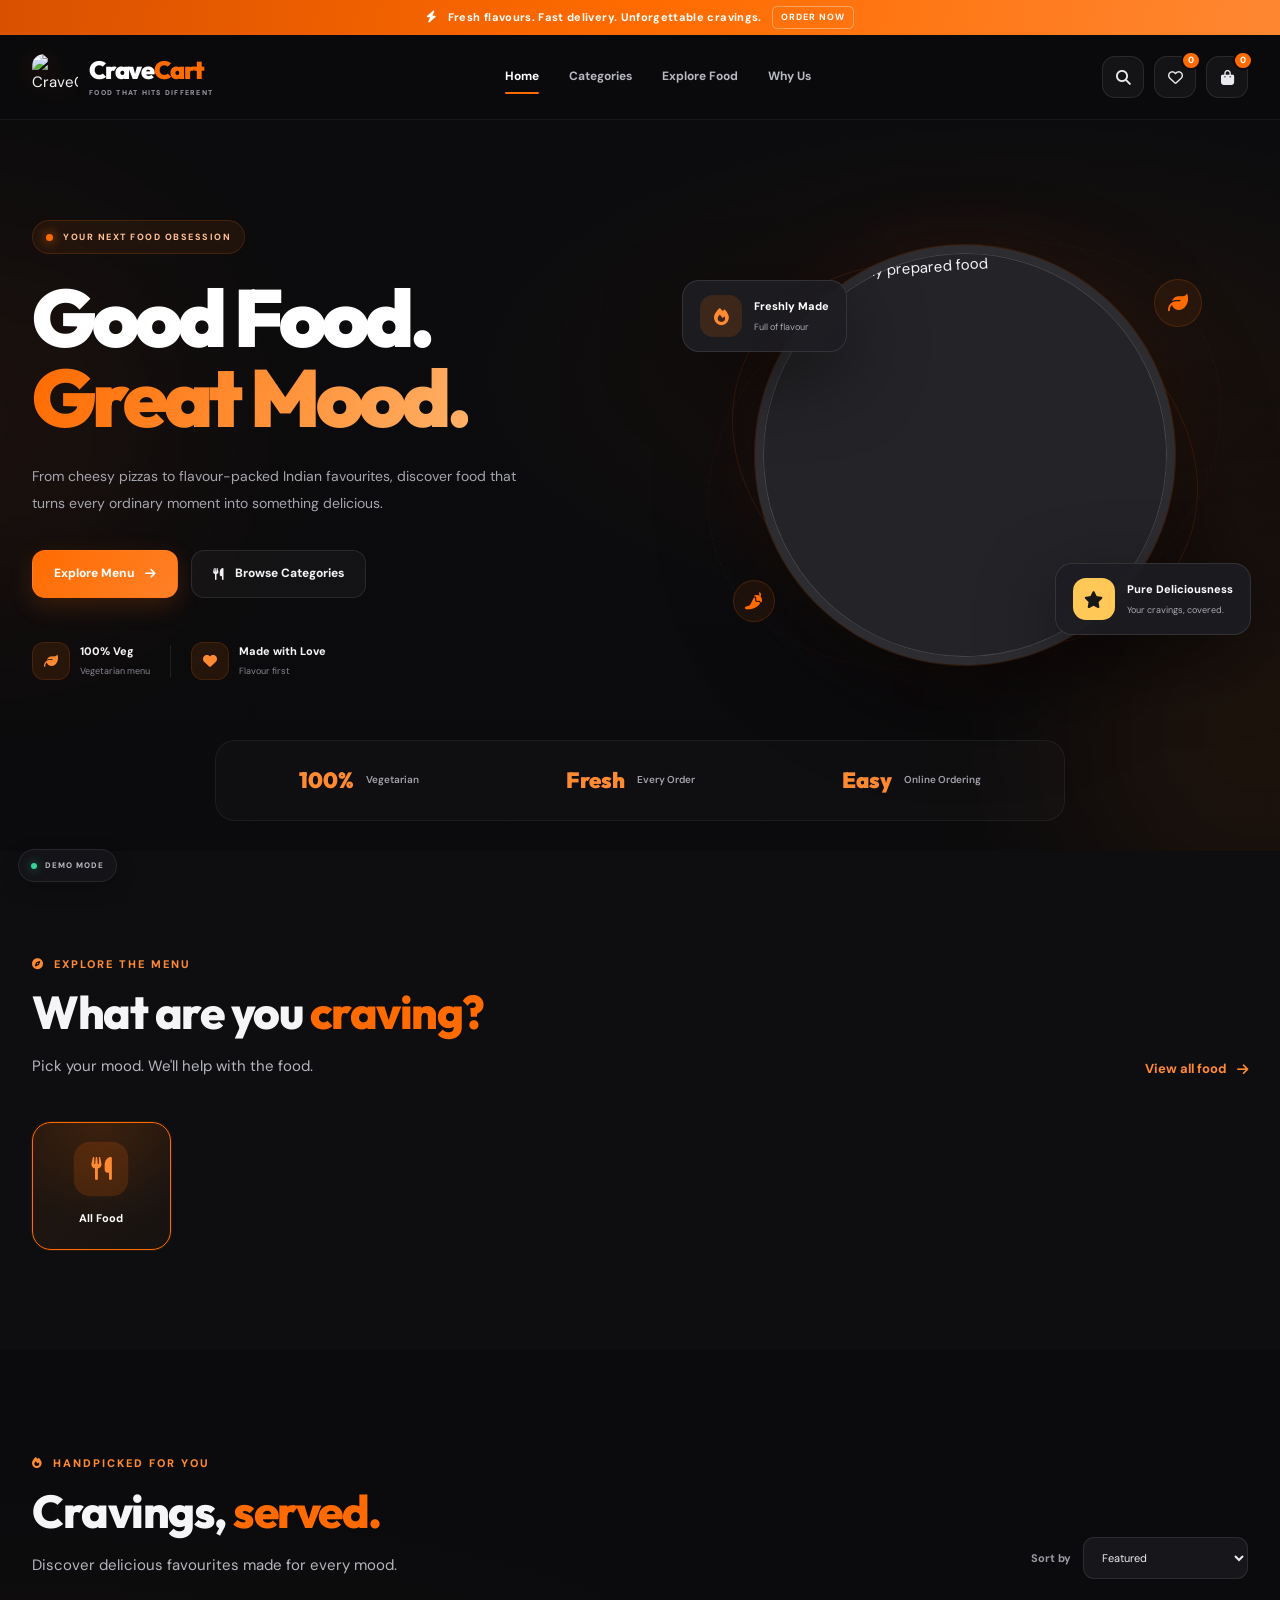
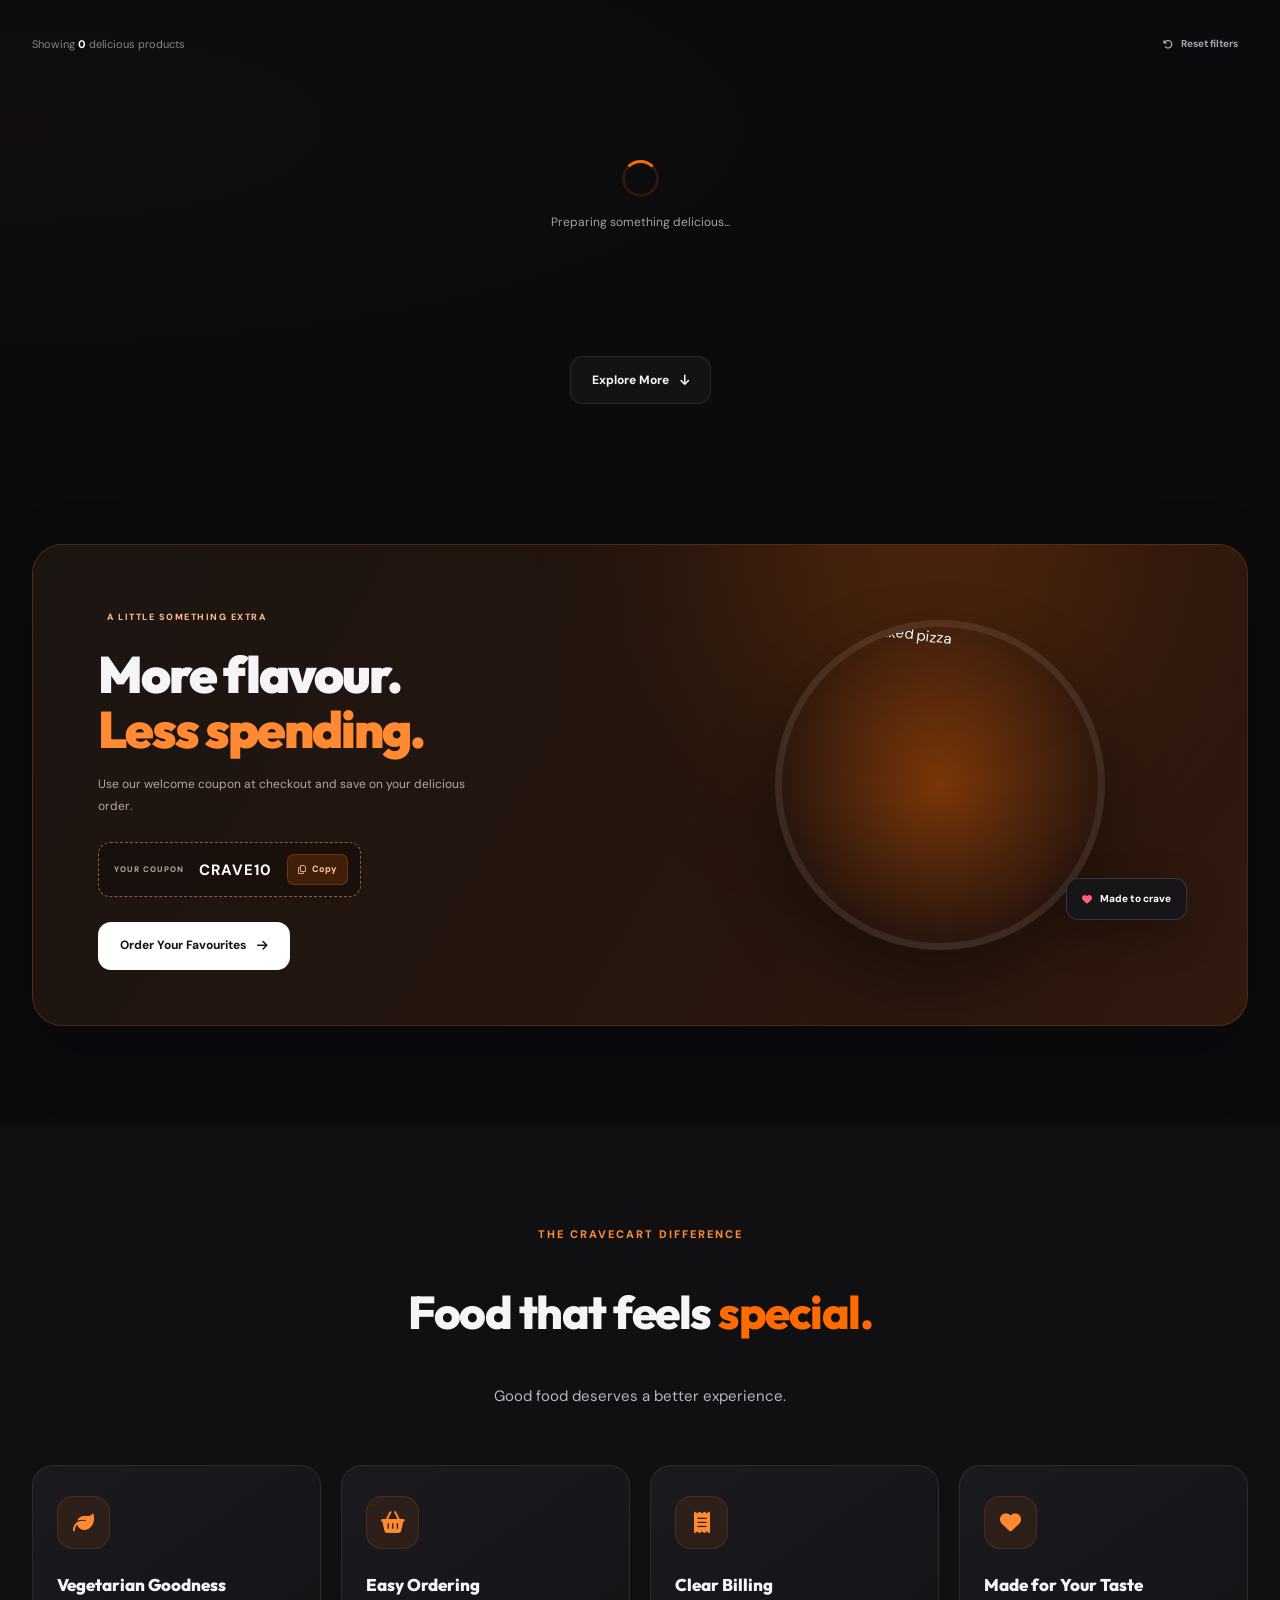
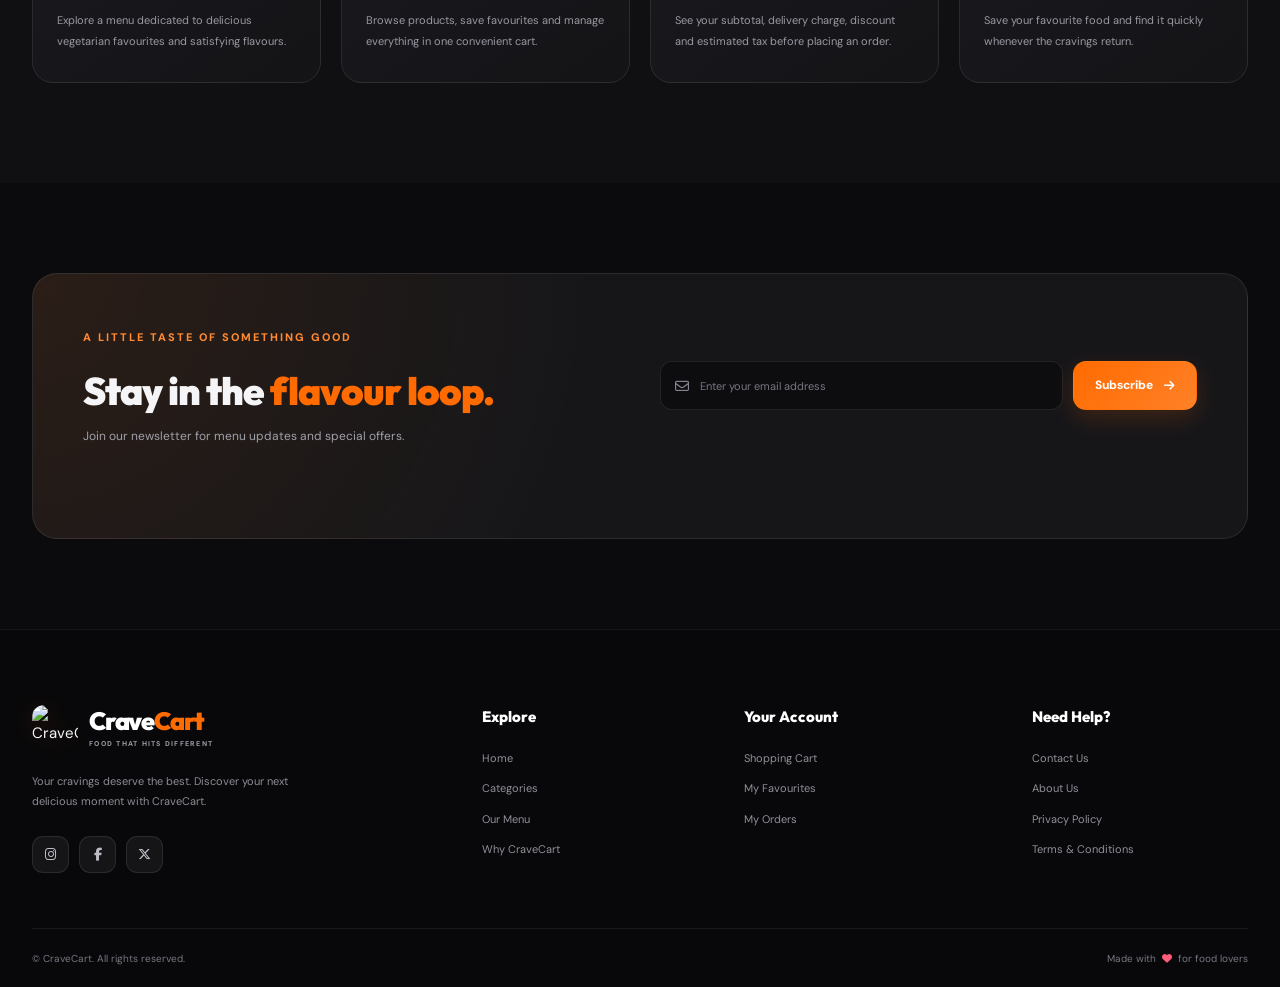
==== commit a17582be: "Add stylesheet and JavaScript links to index.html" ====
--- a/index.html
+++ b/index.html
@@ -1655,5 +1655,15 @@
      END OF CRAVECART
 ===================================================== -->
 
+    <!-- CraveCart Main Stylesheet -->
+<link rel="stylesheet" href="style.css">
+
+<!-- CraveCart Main JavaScript -->
+<script src="app.js" defer></script>
+
+    
 </body>
 </html>
+
+</body>
+</html>
--- a/style.css
+++ b/style.css
@@ -1,50 +1,62 @@
-/* =====================================================
-   CRAVECART — PREMIUM FOOD EXPERIENCE
+/* =========================================================
+   CRAVECART PREMIUM
+   FILE 2/6 — style.css
    Theme: Black + Orange
-   Responsive: Desktop, Tablet, Mobile
-===================================================== */
-
-
-/* =====================================================
-   1. ROOT VARIABLES & RESET
-===================================================== */
+   Responsive | Animated | Premium UI
+========================================================= */
+
+
+/* =========================================================
+   01. ROOT VARIABLES & RESET
+========================================================= */
 
 :root {
-    --black: #080808;
-    --black-soft: #101010;
-    --black-card: #151515;
-    --black-light: #1c1c1c;
-
-    --orange: #ff6b00;
-    --orange-light: #ff8a33;
-    --orange-dark: #d95500;
-    --orange-glow: rgba(255, 107, 0, 0.22);
-
-    --white: #ffffff;
-    --text: #f5f5f5;
-    --text-muted: #a5a5a5;
-    --text-dark: #252525;
-
-    --border: rgba(255, 255, 255, 0.09);
-    --border-orange: rgba(255, 107, 0, 0.28);
-
-    --green: #4ade80;
-    --red: #ff5555;
+    --color-bg: #0b0b0d;
+    --color-bg-secondary: #111114;
+    --color-surface: #151518;
+    --color-surface-light: #1b1b20;
+    --color-surface-hover: #222228;
+
+    --color-orange: #ff6b00;
+    --color-orange-light: #ff8a32;
+    --color-orange-dark: #d95700;
+    --color-orange-glow: rgba(255, 107, 0, 0.20);
+
+    --color-white: #ffffff;
+    --color-text: #f5f5f7;
+    --color-text-secondary: #b6b6bf;
+    --color-muted: #777782;
+
+    --color-border: rgba(255, 255, 255, 0.09);
+    --color-border-orange: rgba(255, 107, 0, 0.30);
+
+    --color-success: #36d399;
+    --color-danger: #ff5a68;
+    --color-warning: #ffc857;
 
     --font-main: "DM Sans", sans-serif;
     --font-heading: "Outfit", sans-serif;
 
-    --container: 1240px;
-
-    --radius-sm: 10px;
-    --radius-md: 16px;
+    --radius-xs: 8px;
+    --radius-sm: 12px;
+    --radius-md: 18px;
     --radius-lg: 24px;
     --radius-xl: 32px;
-
-    --shadow-card: 0 15px 45px rgba(0, 0, 0, 0.28);
-    --shadow-orange: 0 12px 35px rgba(255, 107, 0, 0.2);
-
-    --transition: 0.3s ease;
+    --radius-pill: 999px;
+
+    --shadow-small: 0 6px 20px rgba(0, 0, 0, 0.18);
+    --shadow-medium: 0 14px 40px rgba(0, 0, 0, 0.30);
+    --shadow-large: 0 25px 80px rgba(0, 0, 0, 0.45);
+
+    --shadow-orange:
+        0 10px 30px rgba(255, 107, 0, 0.18);
+
+    --transition-fast: 0.2s ease;
+    --transition-normal: 0.3s ease;
+    --transition-slow: 0.5s ease;
+
+    --container-width: 1240px;
+    --header-height: 84px;
 }
 
 
@@ -57,13 +69,14 @@
 
 html {
     scroll-behavior: smooth;
-    scroll-padding-top: 100px;
+    scroll-padding-top: 110px;
 }
 
 
 body {
-    background: var(--black);
-    color: var(--text);
+    min-width: 320px;
+    background: var(--color-bg);
+    color: var(--color-text);
     font-family: var(--font-main);
     font-size: 15px;
     line-height: 1.6;
@@ -72,7 +85,7 @@
 }
 
 
-body.modal-open {
+body.no-scroll {
     overflow: hidden;
 }
 
@@ -85,25 +98,22 @@
 }
 
 
+button,
+a,
+select {
+    -webkit-tap-highlight-color: transparent;
+}
+
+
 button {
+    cursor: pointer;
     color: inherit;
-    cursor: pointer;
-}
-
-
-button,
-a {
-    -webkit-tap-highlight-color: transparent;
-}
-
-
-button:focus-visible,
-a:focus-visible,
-input:focus-visible,
-textarea:focus-visible,
-select:focus-visible {
-    outline: 2px solid var(--orange);
-    outline-offset: 4px;
+}
+
+
+button:disabled {
+    opacity: 0.55;
+    cursor: not-allowed;
 }
 
 
@@ -119,44 +129,21 @@
 }
 
 
-button,
-input,
-textarea,
-select {
-    border-radius: 0;
-}
-
-
-button:disabled {
-    opacity: 0.5;
-    cursor: not-allowed;
+ul,
+ol {
+    list-style: none;
 }
 
 
 ::selection {
-    background: var(--orange);
-    color: var(--white);
-}
-
-
-::-webkit-scrollbar {
-    width: 8px;
-}
-
-
-::-webkit-scrollbar-track {
-    background: #0c0c0c;
-}
-
-
-::-webkit-scrollbar-thumb {
-    background: #373737;
-    border-radius: 20px;
-}
-
-
-::-webkit-scrollbar-thumb:hover {
-    background: var(--orange);
+    background: var(--color-orange);
+    color: #ffffff;
+}
+
+
+:focus-visible {
+    outline: 2px solid var(--color-orange-light);
+    outline-offset: 4px;
 }
 
 
@@ -166,7 +153,7 @@
 
 
 .visually-hidden {
-    position: absolute;
+    position: absolute !important;
     width: 1px;
     height: 1px;
     padding: 0;
@@ -178,104 +165,224 @@
 }
 
 
-.section-container {
-    width: min(var(--container), calc(100% - 48px));
+/* =========================================================
+   02. CUSTOM SCROLLBAR
+========================================================= */
+
+::-webkit-scrollbar {
+    width: 9px;
+    height: 8px;
+}
+
+
+::-webkit-scrollbar-track {
+    background: #09090b;
+}
+
+
+::-webkit-scrollbar-thumb {
+    background: #38383f;
+    border-radius: 20px;
+}
+
+
+::-webkit-scrollbar-thumb:hover {
+    background: var(--color-orange);
+}
+
+
+/* =========================================================
+   03. COMMON LAYOUT
+========================================================= */
+
+.section-container,
+.header-container {
+    width: min(var(--container-width), calc(100% - 64px));
     margin-inline: auto;
 }
 
 
 .section-padding {
-    padding: 105px 0;
-}
-
-
-/* =====================================================
-   2. ANNOUNCEMENT BAR
-===================================================== */
+    padding: 100px 0;
+}
+
+
+.section-heading {
+    display: flex;
+    justify-content: space-between;
+    align-items: flex-end;
+    gap: 30px;
+    margin-bottom: 42px;
+}
+
+
+.section-heading-copy {
+    max-width: 690px;
+}
+
+
+.section-eyebrow {
+    display: inline-flex;
+    align-items: center;
+    gap: 9px;
+    color: var(--color-orange-light);
+    font-size: 11px;
+    font-weight: 800;
+    letter-spacing: 2px;
+    text-transform: uppercase;
+    margin-bottom: 14px;
+}
+
+
+.section-title {
+    font-family: var(--font-heading);
+    font-size: clamp(30px, 4vw, 46px);
+    font-weight: 800;
+    line-height: 1.13;
+    letter-spacing: -1.5px;
+}
+
+
+.section-title > span,
+.section-heading h2 > span {
+    color: var(--color-orange);
+}
+
+
+.section-description {
+    margin-top: 14px;
+    color: var(--color-text-secondary);
+    font-size: 15px;
+    line-height: 1.8;
+}
+
+
+.section-heading-centered {
+    text-align: center;
+    align-items: center;
+    flex-direction: column;
+    margin-bottom: 55px;
+}
+
+
+.section-heading-centered .section-description {
+    max-width: 560px;
+}
+
+
+.text-link {
+    display: inline-flex;
+    align-items: center;
+    gap: 10px;
+    color: var(--color-orange-light);
+    font-size: 13px;
+    font-weight: 700;
+    white-space: nowrap;
+    transition: var(--transition-normal);
+}
+
+
+.text-link i {
+    transition: transform var(--transition-normal);
+}
+
+
+.text-link:hover {
+    color: #ffffff;
+}
+
+
+.text-link:hover i {
+    transform: translateX(5px);
+}
+
+
+/* =========================================================
+   04. ANNOUNCEMENT BAR
+========================================================= */
 
 .announcement-bar {
-    min-height: 36px;
+    position: relative;
+    z-index: 1001;
+    min-height: 35px;
     display: flex;
     align-items: center;
     justify-content: center;
-    padding: 7px 15px;
-
-    background: linear-gradient(
-        90deg,
-        #d95000,
-        var(--orange),
-        #ff8a33
-    );
-
-    color: #fff;
+    padding: 6px 15px;
+    background:
+        linear-gradient(
+            100deg,
+            #d95100,
+            #ff6b00,
+            #ff8732
+        );
+    color: #ffffff;
     font-size: 11px;
     font-weight: 700;
-    letter-spacing: 0.7px;
+    letter-spacing: 0.35px;
+}
+
+
+.announcement-content {
+    display: flex;
+    align-items: center;
+    justify-content: center;
+    flex-wrap: wrap;
+    gap: 10px;
     text-align: center;
 }
 
 
-.announcement-content {
-    display: flex;
-    align-items: center;
-    justify-content: center;
-    gap: 12px;
-    flex-wrap: wrap;
-}
-
-
-.announcement-content i {
+.announcement-content > i {
     font-size: 12px;
 }
 
 
-.announcement-divider {
-    opacity: 0.55;
-}
-
-
-/* =====================================================
-   3. HEADER & NAVIGATION
-===================================================== */
+.announcement-highlight {
+    padding: 3px 8px;
+    border: 1px solid rgba(255, 255, 255, 0.35);
+    border-radius: 5px;
+    font-size: 9px;
+    letter-spacing: 1px;
+}
+
+
+/* =========================================================
+   05. HEADER
+========================================================= */
 
 .site-header {
     position: sticky;
     top: 0;
     z-index: 1000;
-
-    background: rgba(8, 8, 8, 0.88);
+    background: rgba(11, 11, 13, 0.87);
+    border-bottom: 1px solid rgba(255, 255, 255, 0.06);
     backdrop-filter: blur(22px);
     -webkit-backdrop-filter: blur(22px);
-
-    border-bottom: 1px solid var(--border);
-
     transition:
-        background var(--transition),
-        box-shadow var(--transition);
+        background var(--transition-normal),
+        box-shadow var(--transition-normal);
 }
 
 
 .site-header.scrolled {
-    background: rgba(8, 8, 8, 0.97);
-    box-shadow: 0 12px 35px rgba(0, 0, 0, 0.25);
+    background: rgba(11, 11, 13, 0.96);
+    box-shadow: 0 10px 35px rgba(0, 0, 0, 0.20);
 }
 
 
 .header-container {
-    width: min(1380px, calc(100% - 48px));
-    min-height: 82px;
-    margin: auto;
-
+    min-height: var(--header-height);
     display: flex;
     align-items: center;
     justify-content: space-between;
-    gap: 30px;
-}
-
-
-/* Brand */
-
-.brand-logo {
+    gap: 25px;
+}
+
+
+/* BRAND */
+
+.brand {
     display: inline-flex;
     align-items: center;
     gap: 11px;
@@ -283,109 +390,80 @@
 }
 
 
-.brand-icon {
+.brand-logo {
     width: 46px;
     height: 46px;
-
-    display: grid;
-    place-items: center;
-
-    background: linear-gradient(
-        145deg,
-        var(--orange-light),
-        var(--orange-dark)
-    );
-
-    color: white;
-    border-radius: 14px;
-
-    font-size: 20px;
-
-    box-shadow:
-        0 6px 18px rgba(255, 107, 0, 0.24),
-        inset 0 1px 1px rgba(255, 255, 255, 0.25);
-
-    transition: transform var(--transition);
-}
-
-
-.brand-logo:hover .brand-icon {
-    transform: rotate(-8deg) scale(1.06);
+    object-fit: contain;
+    border-radius: 12px;
+    filter: drop-shadow(0 4px 12px rgba(255, 107, 0, 0.18));
+}
+
+
+.brand-text {
+    display: flex;
+    flex-direction: column;
+    line-height: 1.05;
 }
 
 
 .brand-name {
-    display: flex;
-    flex-direction: column;
-
     font-family: var(--font-heading);
-    font-size: 24px;
+    font-size: 25px;
     font-weight: 900;
-    letter-spacing: -1px;
-    line-height: 1.05;
-}
-
-
-.brand-name > span {
-    display: inline;
-    color: var(--orange);
-}
-
-
-.brand-name small {
-    margin-top: 5px;
-
-    color: var(--text-muted);
-    font-family: var(--font-main);
+    letter-spacing: -1.2px;
+    color: #ffffff;
+}
+
+
+.brand-name span {
+    color: var(--color-orange);
+}
+
+
+.brand-tagline {
+    margin-top: 6px;
+    color: #9999a2;
     font-size: 7px;
-    font-weight: 700;
-    letter-spacing: 1.8px;
-}
-
-
-/* Navigation */
+    font-weight: 800;
+    letter-spacing: 1.25px;
+}
+
+
+/* NAVIGATION */
 
 .main-navigation {
     display: flex;
     align-items: center;
-    justify-content: center;
-    gap: 32px;
+    gap: 30px;
 }
 
 
 .nav-link {
     position: relative;
-
-    padding: 10px 0;
-
-    color: #b7b7b7;
-    font-size: 13px;
-    font-weight: 600;
-
-    transition: color var(--transition);
+    padding: 9px 0;
+    color: #b8b8c1;
+    font-size: 12px;
+    font-weight: 700;
+    transition: color var(--transition-normal);
 }
 
 
 .nav-link::after {
+    position: absolute;
     content: "";
-
-    position: absolute;
+    width: 0;
+    height: 2px;
     left: 0;
     bottom: 2px;
-
-    width: 0;
-    height: 2px;
-
-    background: var(--orange);
+    background: var(--color-orange);
     border-radius: 5px;
-
-    transition: width var(--transition);
+    transition: width var(--transition-normal);
 }
 
 
 .nav-link:hover,
 .nav-link.active {
-    color: var(--white);
+    color: #ffffff;
 }
 
 
@@ -395,427 +473,375 @@
 }
 
 
-/* Header Buttons */
+/* HEADER ACTIONS */
 
 .header-actions {
     display: flex;
     align-items: center;
-    gap: 11px;
+    gap: 10px;
 }
 
 
 .icon-button {
     position: relative;
-
-    width: 43px;
-    height: 43px;
-
-    display: grid;
-    place-items: center;
-
-    border: 1px solid var(--border);
+    width: 42px;
+    height: 42px;
+    display: inline-flex;
+    align-items: center;
+    justify-content: center;
+    background: rgba(255, 255, 255, 0.045);
+    border: 1px solid var(--color-border);
     border-radius: 13px;
-
-    background: rgba(255, 255, 255, 0.035);
-    color: var(--white);
-
-    font-size: 16px;
-
+    color: #e8e8ed;
+    font-size: 15px;
     transition:
-        background var(--transition),
-        border-color var(--transition),
-        transform var(--transition);
+        transform var(--transition-normal),
+        background var(--transition-normal),
+        border-color var(--transition-normal),
+        color var(--transition-normal);
 }
 
 
 .icon-button:hover {
-    background: rgba(255, 107, 0, 0.12);
-    border-color: var(--border-orange);
-    transform: translateY(-2px);
-}
-
-
-.header-badge,
-.cart-count {
+    transform: translateY(-3px);
+    color: var(--color-orange-light);
+    background: var(--color-orange-glow);
+    border-color: var(--color-border-orange);
+}
+
+
+.wishlist-trigger:hover i {
+    color: #ff6079;
+}
+
+
+.count-badge {
     position: absolute;
     top: -6px;
     right: -6px;
-
     min-width: 19px;
     height: 19px;
-
-    display: grid;
-    place-items: center;
-
     padding: 0 5px;
-
-    border: 2px solid var(--black);
-    border-radius: 50px;
-
-    background: var(--orange);
-    color: white;
-
+    display: flex;
+    align-items: center;
+    justify-content: center;
+    background: var(--color-orange);
+    color: #ffffff;
+    border: 2px solid var(--color-bg);
+    border-radius: var(--radius-pill);
     font-size: 9px;
     font-weight: 800;
 }
 
 
-.cart-button {
-    position: relative;
-
-    min-height: 45px;
-    display: flex;
-    align-items: center;
-    gap: 11px;
-
-    padding: 0 17px;
-
-    background: var(--orange);
-    color: white;
-
-    border: 1px solid var(--orange);
-    border-radius: 13px;
-
-    font-size: 12px;
-    font-weight: 800;
-
-    transition:
-        background var(--transition),
-        box-shadow var(--transition),
-        transform var(--transition);
-}
-
-
-.cart-button:hover {
-    background: var(--orange-light);
-    box-shadow: var(--shadow-orange);
-    transform: translateY(-2px);
-}
-
-
-.cart-button .cart-count {
-    position: static;
-
-    width: 22px;
-    min-width: 22px;
-    height: 22px;
-
-    background: rgba(0, 0, 0, 0.22);
-    border: none;
-
-    font-size: 10px;
-}
-
-
 .mobile-menu-toggle {
     display: none;
-}
-
-
-/* Search panel */
+    width: 42px;
+    height: 42px;
+    align-items: center;
+    justify-content: center;
+    border: 1px solid var(--color-border);
+    border-radius: 12px;
+    background: var(--color-surface);
+    color: #ffffff;
+    font-size: 18px;
+}
+
+
+/* =========================================================
+   06. SEARCH PANEL
+========================================================= */
 
 .search-panel {
     display: none;
-
-    padding: 0 24px 18px;
-
-    border-top: 1px solid rgba(255, 255, 255, 0.04);
-}
-
-
+    width: min(700px, calc(100% - 40px));
+    margin: 0 auto 18px;
+    padding: 18px;
+    background: #17171b;
+    border: 1px solid var(--color-border);
+    border-radius: 18px;
+    box-shadow: var(--shadow-medium);
+    animation: searchDrop 0.25s ease both;
+}
+
+
+.search-panel.active,
 .search-panel.open {
     display: block;
-    animation: searchSlide 0.25s ease;
 }
 
 
 .search-panel-inner {
-    width: min(720px, 100%);
-    min-height: 52px;
-    margin: auto;
-
-    display: flex;
-    align-items: center;
-    gap: 14px;
-
-    padding: 0 16px;
-
-    background: #171717;
-    border: 1px solid var(--border);
-    border-radius: 14px;
+    display: flex;
+    align-items: center;
+    gap: 13px;
+    padding: 0 14px;
+    height: 50px;
+    background: #0d0d10;
+    border: 1px solid var(--color-border);
+    border-radius: 12px;
+    transition: border-color var(--transition-normal);
+}
+
+
+.search-panel-inner:focus-within {
+    border-color: var(--color-orange);
+    box-shadow: 0 0 0 3px rgba(255, 107, 0, 0.08);
 }
 
 
 .search-panel-inner > i {
-    color: var(--orange);
-}
-
-
-.search-panel input {
+    color: var(--color-orange);
+}
+
+
+.search-panel-inner input {
     flex: 1;
     width: 100%;
     min-width: 0;
-
+    height: 100%;
+    border: 0;
+    outline: 0;
     background: transparent;
-    color: white;
-
-    border: none;
-    outline: none;
-
-    font-size: 13px;
-}
-
-
-.search-panel input::placeholder {
-    color: #777;
+    color: #ffffff;
+    font-size: 14px;
+}
+
+
+.search-panel-inner input::placeholder {
+    color: #777782;
 }
 
 
 .clear-search-button {
-    width: 30px;
-    height: 30px;
-
+    width: 32px;
+    height: 32px;
     display: grid;
     place-items: center;
-
+    border: 0;
+    border-radius: 8px;
     background: transparent;
-    color: #aaa;
-
-    border: none;
+    color: #a0a0aa;
+    transition: var(--transition-fast);
 }
 
 
 .clear-search-button:hover {
-    color: var(--orange);
-}
-
-
-/* =====================================================
-   4. HERO SECTION
-===================================================== */
+    color: #ffffff;
+    background: #28282e;
+}
+
+
+.search-hint {
+    margin-top: 10px;
+    color: var(--color-muted);
+    font-size: 11px;
+}
+
+
+/* =========================================================
+   07. BUTTONS
+========================================================= */
+
+.button {
+    position: relative;
+    min-height: 48px;
+    display: inline-flex;
+    align-items: center;
+    justify-content: center;
+    gap: 11px;
+    padding: 13px 21px;
+    border: 1px solid transparent;
+    border-radius: 13px;
+    font-size: 12px;
+    font-weight: 800;
+    text-align: center;
+    overflow: hidden;
+    transition:
+        transform var(--transition-normal),
+        box-shadow var(--transition-normal),
+        background var(--transition-normal),
+        border-color var(--transition-normal),
+        color var(--transition-normal);
+}
+
+
+.button i {
+    font-size: 12px;
+    transition: transform var(--transition-normal);
+}
+
+
+.button:hover {
+    transform: translateY(-3px);
+}
+
+
+.button:hover i {
+    transform: translateX(3px);
+}
+
+
+.button-primary {
+    background:
+        linear-gradient(
+            135deg,
+            var(--color-orange),
+            #ff8128
+        );
+    color: #ffffff;
+    box-shadow: 0 8px 24px rgba(255, 107, 0, 0.18);
+}
+
+
+.button-primary:hover {
+    background:
+        linear-gradient(
+            135deg,
+            #ff7b19,
+            #ff943f
+        );
+    box-shadow: 0 13px 32px rgba(255, 107, 0, 0.27);
+}
+
+
+.button-secondary {
+    color: #f3f3f6;
+    background: rgba(255, 255, 255, 0.035);
+    border-color: var(--color-border);
+}
+
+
+.button-secondary:hover {
+    background: rgba(255, 107, 0, 0.09);
+    border-color: var(--color-border-orange);
+}
+
+
+.button-light {
+    background: #ffffff;
+    color: #171717;
+}
+
+
+.button-light:hover {
+    background: #fff1e8;
+    box-shadow: 0 10px 30px rgba(0, 0, 0, 0.20);
+}
+
+
+/* =========================================================
+   08. HERO SECTION
+========================================================= */
 
 .hero-section {
     position: relative;
+    isolation: isolate;
+    min-height: 680px;
+    padding: 70px 0 30px;
     overflow: hidden;
-
-    padding-top: 85px;
-
     background:
         radial-gradient(
-            ellipse at 85% 30%,
-            rgba(255, 107, 0, 0.09),
-            transparent 34%
+            ellipse at 80% 35%,
+            rgba(255, 107, 0, 0.075),
+            transparent 38%
         ),
         linear-gradient(
             180deg,
-            #0b0b0b,
-            #080808
+            #0c0c0e 0%,
+            #0b0b0d 100%
         );
-}
-
-
-.hero-background-glow {
-    position: absolute;
-    top: 5%;
-    left: -170px;
-
-    width: 430px;
-    height: 430px;
-
-    background: rgba(255, 107, 0, 0.06);
-    filter: blur(120px);
-    pointer-events: none;
 }
 
 
 .hero-container {
     position: relative;
-    z-index: 1;
-
-    width: min(1240px, calc(100% - 48px));
-    margin: auto;
-
+    z-index: 2;
+    width: min(var(--container-width), calc(100% - 64px));
+    margin: 0 auto;
     display: grid;
-    grid-template-columns: 1.08fr 0.92fr;
-    align-items: center;
-    gap: 70px;
-
-    padding-bottom: 95px;
+    grid-template-columns: 1.03fr 0.97fr;
+    align-items: center;
+    gap: 50px;
 }
 
 
 .hero-content {
+    padding: 30px 0 40px;
     animation: heroContentIn 0.85s ease both;
 }
 
 
-.hero-eyebrow,
-.section-eyebrow {
+.hero-eyebrow {
     display: inline-flex;
     align-items: center;
     gap: 10px;
-
-    color: var(--orange);
-    font-size: 10px;
+    padding: 9px 13px;
+    margin-bottom: 24px;
+    color: #ffc095;
+    background: rgba(255, 107, 0, 0.075);
+    border: 1px solid rgba(255, 107, 0, 0.17);
+    border-radius: var(--radius-pill);
+    font-size: 9px;
     font-weight: 800;
-    letter-spacing: 2px;
-    text-transform: uppercase;
-}
-
-
-.status-dot {
-    width: 8px;
-    height: 8px;
-
-    background: var(--green);
+    letter-spacing: 1.5px;
+}
+
+
+.hero-eyebrow-dot {
+    width: 7px;
+    height: 7px;
+    flex-shrink: 0;
     border-radius: 50%;
-
-    box-shadow: 0 0 12px rgba(74, 222, 128, 0.5);
-
-    animation: pulseDot 2s infinite;
+    background: var(--color-orange);
+    box-shadow: 0 0 12px var(--color-orange);
+    animation: dotPulse 1.8s infinite;
 }
 
 
 .hero-title {
-    margin-top: 26px;
-
     font-family: var(--font-heading);
-    font-size: clamp(48px, 5.6vw, 78px);
+    font-size: clamp(52px, 6.3vw, 82px);
     font-weight: 900;
-    line-height: 1.02;
-    letter-spacing: -3.5px;
-}
-
-
-.hero-title-highlight,
-.hero-title-outline {
-    display: block;
-}
-
-
-.hero-title-highlight {
-    color: var(--orange);
-
-    text-shadow: 0 8px 40px rgba(255, 107, 0, 0.13);
-}
-
-
-.hero-title-outline {
-    margin-top: 8px;
-
-    color: transparent;
-    -webkit-text-stroke: 1px rgba(255, 255, 255, 0.68);
-
-    font-size: 0.75em;
-    letter-spacing: -1.8px;
+    letter-spacing: -4px;
+    line-height: 0.99;
+    color: #ffffff;
+}
+
+
+.hero-title-accent {
+    display: inline-block;
+    color: var(--color-orange);
+    background: linear-gradient(110deg, #ff6b00, #ffb066);
+    -webkit-background-clip: text;
+    background-clip: text;
+    -webkit-text-fill-color: transparent;
 }
 
 
 .hero-description {
-    max-width: 490px;
+    max-width: 510px;
     margin-top: 25px;
-
-    color: #aaa;
-    font-size: 15px;
-    line-height: 1.9;
+    color: #a6a6b0;
+    font-size: 14px;
+    line-height: 1.95;
 }
 
 
 .hero-buttons {
     display: flex;
     align-items: center;
-    gap: 14px;
     flex-wrap: wrap;
-
-    margin-top: 33px;
-}
-
-
-/* Buttons */
-
-.primary-button,
-.secondary-button {
-    min-height: 50px;
-
-    display: inline-flex;
-    align-items: center;
-    justify-content: center;
-    gap: 12px;
-
-    padding: 0 22px;
-
-    border-radius: 12px;
-
-    font-size: 12px;
-    font-weight: 800;
-
-    transition:
-        transform var(--transition),
-        background var(--transition),
-        border-color var(--transition),
-        box-shadow var(--transition);
-}
-
-
-.primary-button {
-    background: linear-gradient(
-        135deg,
-        var(--orange-light),
-        var(--orange-dark)
-    );
-
-    color: white;
-    border: 1px solid transparent;
-
-    box-shadow: 0 8px 25px rgba(255, 107, 0, 0.18);
-}
-
-
-.primary-button:hover {
-    transform: translateY(-3px);
-
-    box-shadow: 0 13px 35px rgba(255, 107, 0, 0.27);
-}
-
-
-.primary-button i,
-.secondary-button i {
-    transition: transform var(--transition);
-}
-
-
-.primary-button:hover i {
-    transform: translateX(4px);
-}
-
-
-.secondary-button {
-    background: rgba(255, 255, 255, 0.025);
-    color: white;
-
-    border: 1px solid rgba(255, 255, 255, 0.14);
-}
-
-
-.secondary-button:hover {
-    border-color: var(--orange);
-    background: rgba(255, 107, 0, 0.06);
-    transform: translateY(-3px);
-}
-
-
-/* Hero Trust */
+    gap: 13px;
+    margin-top: 32px;
+}
+
 
 .hero-trust-row {
     display: flex;
     align-items: center;
-    gap: 24px;
-    flex-wrap: wrap;
-
-    margin-top: 48px;
-    padding-top: 27px;
-
-    border-top: 1px solid var(--border);
+    gap: 20px;
+    margin-top: 44px;
 }
 
 
@@ -829,22 +855,19 @@
 .trust-icon {
     width: 38px;
     height: 38px;
-
     display: grid;
     place-items: center;
-
-    background: rgba(255, 107, 0, 0.09);
-    border: 1px solid rgba(255, 107, 0, 0.12);
     border-radius: 12px;
-
-    color: var(--orange);
-    font-size: 15px;
-}
-
-
-.hero-trust-item strong,
-.hero-trust-item small {
-    display: block;
+    background: rgba(255, 107, 0, 0.11);
+    border: 1px solid rgba(255, 107, 0, 0.15);
+    color: var(--color-orange-light);
+    font-size: 14px;
+}
+
+
+.hero-trust-item > span:last-child {
+    display: flex;
+    flex-direction: column;
 }
 
 
@@ -855,1237 +878,1107 @@
 
 
 .hero-trust-item small {
-    margin-top: 2px;
-
-    color: #888;
+    margin-top: 3px;
+    color: #85858f;
     font-size: 9px;
 }
 
 
-/* Hero Image */
+.hero-trust-divider {
+    width: 1px;
+    height: 32px;
+    background: var(--color-border);
+}
+
+
+/* HERO VISUAL */
 
 .hero-visual {
     position: relative;
     min-width: 0;
-
-    perspective: 1200px;
-
-    animation: heroImageIn 1s ease both;
-}
-
-
-.hero-image-glow {
+    min-height: 490px;
+    display: flex;
+    align-items: center;
+    justify-content: center;
+    perspective: 1000px;
+    animation: heroVisualIn 1s ease both;
+}
+
+
+.hero-image-main {
+    position: relative;
+    z-index: 2;
+    width: min(420px, 86%);
+    aspect-ratio: 1 / 1;
+    border: 8px solid rgba(255, 255, 255, 0.045);
+    border-radius: 50%;
+    overflow: hidden;
+    background: #242428;
+    box-shadow:
+        0 0 0 1px rgba(255, 107, 0, 0.14),
+        0 35px 90px rgba(0, 0, 0, 0.50),
+        0 0 90px rgba(255, 107, 0, 0.08);
+    transform: rotate(-4deg);
+    transition: transform 0.65s cubic-bezier(0.2, 0.7, 0.2, 1);
+}
+
+
+.hero-visual:hover .hero-image-main {
+    transform: rotate(0deg) scale(1.035);
+}
+
+
+.hero-image-main::after {
     position: absolute;
-    inset: 15% 5%;
-
-    background: var(--orange);
-    filter: blur(100px);
-    opacity: 0.15;
-}
-
-
-.hero-image-frame {
-    position: relative;
-
-    height: 500px;
-    overflow: hidden;
-
-    border: 1px solid rgba(255, 255, 255, 0.14);
-    border-radius: 35px;
-
-    background: #171717;
-
-    box-shadow:
-        0 35px 90px rgba(0, 0, 0, 0.5),
-        0 0 60px rgba(255, 107, 0, 0.06);
-
-    transform: rotateY(-5deg) rotateX(2deg);
-
-    transition: transform 0.6s ease;
-}
-
-
-.hero-image-frame:hover {
-    transform: rotateY(0deg) rotateX(0deg) translateY(-5px);
-}
-
-
-.hero-food-image {
+    content: "";
+    inset: 0;
+    border-radius: inherit;
+    border: 1px solid rgba(255, 255, 255, 0.15);
+    pointer-events: none;
+}
+
+
+.hero-image-main img {
     width: 100%;
     height: 100%;
-
     object-fit: cover;
-
-    transition: transform 0.9s ease;
-}
-
-
-.hero-image-frame:hover .hero-food-image {
-    transform: scale(1.07);
-}
-
-
-.hero-image-overlay {
+    transition: transform 1s ease;
+}
+
+
+.hero-visual:hover .hero-image-main img {
+    transform: scale(1.08);
+}
+
+
+.hero-image-orbit {
     position: absolute;
-    inset: 0;
-
-    background: linear-gradient(
-        180deg,
-        rgba(0, 0, 0, 0.02) 35%,
-        rgba(0, 0, 0, 0.82) 100%
-    );
-}
-
-
-.hero-image-label {
+    z-index: 1;
+    border: 1px solid rgba(255, 107, 0, 0.15);
+    border-radius: 50%;
+    pointer-events: none;
+}
+
+
+.orbit-one {
+    width: 480px;
+    height: 480px;
+    transform: rotate(22deg) scaleY(0.77);
+}
+
+
+.orbit-two {
+    width: 535px;
+    height: 535px;
+    transform: rotate(-25deg) scaleY(0.75);
+    border-style: dashed;
+    opacity: 0.65;
+    animation: orbitRotate 40s linear infinite;
+}
+
+
+.hero-background-glow {
     position: absolute;
-    left: 24px;
-    right: 24px;
-    bottom: 24px;
-
-    display: flex;
-    align-items: center;
-    gap: 13px;
-
-    padding: 17px;
-
-    background: rgba(18, 18, 18, 0.78);
-    border: 1px solid rgba(255, 255, 255, 0.13);
-    border-radius: 18px;
-
+    z-index: -1;
+    width: 380px;
+    height: 380px;
+    border-radius: 50%;
+    filter: blur(110px);
+    pointer-events: none;
+}
+
+
+.hero-glow-one {
+    top: 15%;
+    left: -200px;
+    background: rgba(255, 107, 0, 0.07);
+}
+
+
+.hero-glow-two {
+    right: -180px;
+    bottom: -10%;
+    background: rgba(255, 107, 0, 0.09);
+}
+
+
+/* FLOATING CARDS */
+
+.floating-food-card {
+    position: absolute;
+    z-index: 5;
+    display: flex;
+    align-items: center;
+    gap: 12px;
+    padding: 14px 17px;
+    background: rgba(29, 29, 34, 0.92);
+    border: 1px solid rgba(255, 255, 255, 0.10);
+    border-radius: 17px;
+    box-shadow: var(--shadow-large);
     backdrop-filter: blur(16px);
-}
-
-
-.hero-label-icon {
-    width: 43px;
-    height: 43px;
-
+    -webkit-backdrop-filter: blur(16px);
+    animation: floatCard 5s ease-in-out infinite;
+}
+
+
+.floating-card-top {
+    top: 70px;
+    left: 0;
+}
+
+
+.floating-card-bottom {
+    right: -3px;
+    bottom: 65px;
+    animation-delay: -2.5s;
+}
+
+
+.floating-card-icon,
+.floating-rating {
+    width: 42px;
+    height: 42px;
     display: grid;
     place-items: center;
-
-    background: var(--orange);
-    color: white;
-
+    flex-shrink: 0;
     border-radius: 13px;
-}
-
-
-.hero-image-label strong,
-.hero-image-label small {
-    display: block;
-}
-
-
-.hero-image-label strong {
-    font-size: 13px;
-}
-
-
-.hero-image-label small {
-    margin-top: 3px;
-    color: #bbb;
-    font-size: 10px;
-}
-
-
-/* Floating Cards */
-
-.floating-card {
+    background: rgba(255, 107, 0, 0.15);
+    color: var(--color-orange-light);
+    font-size: 17px;
+}
+
+
+.floating-rating {
+    background: #ffc857;
+    color: #171717;
+}
+
+
+.floating-food-card > div:last-child {
+    display: flex;
+    flex-direction: column;
+}
+
+
+.floating-food-card strong {
+    color: #ffffff;
+    font-size: 11px;
+    font-weight: 800;
+}
+
+
+.floating-food-card span {
+    margin-top: 4px;
+    color: #a9a9b2;
+    font-size: 9px;
+}
+
+
+.hero-decor {
     position: absolute;
-    z-index: 3;
-
-    display: flex;
-    align-items: center;
-    gap: 12px;
-
-    padding: 13px 17px;
-
-    background: rgba(24, 24, 24, 0.9);
-    border: 1px solid rgba(255, 255, 255, 0.13);
-    border-radius: 16px;
-
-    box-shadow: 0 15px 40px rgba(0, 0, 0, 0.32);
-
-    backdrop-filter: blur(18px);
-
-    animation: floatingCard 5s ease-in-out infinite;
-}
-
-
-.floating-card-top {
-    top: 50px;
-    left: -38px;
-}
-
-
-.floating-card-bottom {
-    right: -28px;
-    bottom: 100px;
-
-    animation-delay: -2.5s;
-}
-
-
-.floating-card-icon {
-    width: 38px;
-    height: 38px;
-
+    z-index: 4;
     display: grid;
     place-items: center;
-
-    background: rgba(74, 222, 128, 0.12);
-    color: var(--green);
-
-    border-radius: 12px;
-}
-
-
-.floating-card-icon.orange-icon {
-    background: rgba(255, 107, 0, 0.14);
-    color: var(--orange);
-}
-
-
-.floating-card strong,
-.floating-card small {
-    display: block;
-}
-
-
-.floating-card strong {
-    font-size: 11px;
-}
-
-
-.floating-card small {
-    margin-top: 2px;
-    color: #aaa;
-    font-size: 9px;
-}
-
-
-/* Marquee */
-
-.hero-marquee {
-    overflow: hidden;
-
-    background: #101010;
-    border-top: 1px solid var(--border);
-    border-bottom: 1px solid var(--border);
-}
-
-
-.marquee-track {
-    width: max-content;
-
-    display: flex;
-    align-items: center;
-    gap: 42px;
-
-    padding: 19px 0;
-
-    animation: marqueeScroll 38s linear infinite;
-}
-
-
-.marquee-track span {
-    color: #b6b6b6;
+    color: var(--color-orange);
+    background: rgba(255, 107, 0, 0.08);
+    border: 1px solid rgba(255, 107, 0, 0.18);
+    border-radius: 50%;
+}
+
+
+.hero-decor-one {
+    top: 14%;
+    right: 8%;
+    width: 48px;
+    height: 48px;
+    font-size: 20px;
+    animation: floatCard 4.4s ease-in-out infinite;
+}
+
+
+.hero-decor-two {
+    bottom: 16%;
+    left: 9%;
+    width: 42px;
+    height: 42px;
+    font-size: 17px;
+    animation: floatCard 5.5s ease-in-out infinite reverse;
+}
+
+
+/* HERO STATS */
+
+.hero-stats {
+    width: min(850px, calc(100% - 64px));
+    display: flex;
+    align-items: center;
+    justify-content: space-around;
+    gap: 20px;
+    margin: 20px auto 0;
+    padding: 22px 20px;
+    background: rgba(255, 255, 255, 0.018);
+    border: 1px solid rgba(255, 255, 255, 0.055);
+    border-radius: 20px;
+}
+
+
+.hero-stat {
+    display: flex;
+    align-items: center;
+    gap: 12px;
+}
+
+
+.hero-stat strong {
+    color: var(--color-orange-light);
     font-family: var(--font-heading);
-    font-size: 12px;
-    font-weight: 800;
-    letter-spacing: 2px;
-}
-
-
-.marquee-track i {
-    color: var(--orange);
-    font-size: 9px;
-}
-
-
-.hero-marquee:hover .marquee-track {
-    animation-play-state: paused;
-}
-
-
-/* =====================================================
-   5. SECTION HEADINGS
-===================================================== */
-
-.section-heading {
-    display: flex;
-    align-items: flex-end;
-    justify-content: space-between;
-    gap: 25px;
-
-    margin-bottom: 42px;
-}
-
-
-.section-title {
-    margin-top: 12px;
-
-    font-family: var(--font-heading);
-    font-size: clamp(31px, 4vw, 45px);
-    font-weight: 800;
-    letter-spacing: -1.5px;
-    line-height: 1.15;
-}
-
-
-.section-title span {
-    color: var(--orange);
-}
-
-
-.section-description {
-    margin-top: 13px;
-
-    color: var(--text-muted);
-    font-size: 13px;
-    line-height: 1.8;
-}
-
-
-.text-link {
-    display: inline-flex;
-    align-items: center;
-    gap: 10px;
-
-    padding-bottom: 6px;
-
-    color: var(--orange);
-    font-size: 12px;
-    font-weight: 800;
-
-    white-space: nowrap;
-}
-
-
-.text-link i {
-    transition: transform var(--transition);
-}
-
-
-.text-link:hover i {
-    transform: translateX(5px);
-}
-
-
-/* =====================================================
-   6. CATEGORIES
-===================================================== */
+    font-size: 22px;
+    font-weight: 900;
+}
+
+
+.hero-stat span {
+    color: #a3a3ac;
+    font-size: 10px;
+    font-weight: 600;
+}
+
+
+/* =========================================================
+   09. CATEGORY SECTION
+========================================================= */
 
 .categories-section {
-    background: #0b0b0b;
+    position: relative;
+    background: #0e0e11;
 }
 
 
 .category-list {
     display: grid;
-    grid-template-columns: repeat(6, minmax(0, 1fr));
+    grid-template-columns: repeat(8, minmax(0, 1fr));
     gap: 15px;
 }
 
 
 .category-card {
-    min-height: 150px;
-
+    position: relative;
+    min-width: 0;
+    min-height: 128px;
     display: flex;
     flex-direction: column;
     align-items: center;
     justify-content: center;
     gap: 13px;
-
-    padding: 22px 12px;
-
-    background: linear-gradient(
-        145deg,
-        #171717,
-        #111111
+    padding: 18px 10px;
+    background: linear-gradient(145deg, #17171b, #121215);
+    border: 1px solid var(--color-border);
+    border-radius: 19px;
+    overflow: hidden;
+    transition:
+        transform var(--transition-normal),
+        background var(--transition-normal),
+        border-color var(--transition-normal),
+        box-shadow var(--transition-normal);
+}
+
+
+.category-card::before {
+    position: absolute;
+    content: "";
+    inset: 0;
+    background: radial-gradient(
+        circle at 50% 0%,
+        rgba(255, 107, 0, 0.12),
+        transparent 70%
     );
-
-    border: 1px solid var(--border);
-    border-radius: 19px;
-
-    transition:
-        transform var(--transition),
-        border-color var(--transition),
-        background var(--transition),
-        box-shadow var(--transition);
+    opacity: 0;
+    transition: opacity var(--transition-normal);
 }
 
 
 .category-card:hover {
     transform: translateY(-6px);
-
-    border-color: rgba(255, 107, 0, 0.4);
-
+    border-color: rgba(255, 107, 0, 0.42);
     box-shadow: 0 15px 35px rgba(0, 0, 0, 0.25);
 }
 
 
+.category-card:hover::before,
+.category-card.active::before {
+    opacity: 1;
+}
+
+
 .category-card.active {
-    background: linear-gradient(
-        145deg,
-        rgba(255, 107, 0, 0.17),
-        rgba(255, 107, 0, 0.04)
-    );
-
-    border-color: rgba(255, 107, 0, 0.55);
-
-    box-shadow: 0 10px 30px rgba(255, 107, 0, 0.07);
-}
-
-
-.category-icon {
-    width: 55px;
-    height: 55px;
-
+    border-color: var(--color-orange);
+    background: linear-gradient(145deg, #24170f, #171311);
+    box-shadow: 0 0 0 1px rgba(255, 107, 0, 0.10);
+}
+
+
+.category-card-icon {
+    position: relative;
+    z-index: 1;
+    width: 52px;
+    height: 52px;
     display: grid;
     place-items: center;
-
-    background: rgba(255, 255, 255, 0.045);
-    border: 1px solid var(--border);
-    border-radius: 17px;
-
-    color: var(--orange);
+    border-radius: 16px;
+    background: rgba(255, 255, 255, 0.055);
+    color: #e8e8ee;
     font-size: 22px;
-
     transition:
-        transform var(--transition),
-        background var(--transition);
-}
-
-
-.category-card:hover .category-icon {
-    transform: rotate(-6deg) scale(1.08);
-    background: rgba(255, 107, 0, 0.1);
-}
-
-
-.category-name {
-    color: #ddd;
-    font-size: 12px;
-    font-weight: 800;
+        transform var(--transition-normal),
+        background var(--transition-normal),
+        color var(--transition-normal);
+}
+
+
+.category-card.active .category-card-icon,
+.category-card:hover .category-card-icon {
+    transform: translateY(-2px) scale(1.05);
+    background: rgba(255, 107, 0, 0.16);
+    color: var(--color-orange-light);
+}
+
+
+.category-card-name {
+    position: relative;
+    z-index: 1;
+    color: #c8c8d0;
+    font-size: 11px;
+    font-weight: 700;
     text-align: center;
 }
 
 
-/* =====================================================
-   7. FEATURE STRIP
-===================================================== */
-
-.feature-strip-section {
-    padding: 0 0 20px;
-    background: #0b0b0b;
-}
-
-
-.feature-strip {
-    display: grid;
-    grid-template-columns: repeat(3, 1fr);
-
-    background: linear-gradient(
-        135deg,
-        #151515,
-        #101010
-    );
-
-    border: 1px solid var(--border);
-    border-radius: 22px;
-}
-
-
-.feature-strip-item {
-    display: flex;
-    align-items: center;
-    gap: 16px;
-
-    padding: 25px 28px;
-}
-
-
-.feature-strip-item + .feature-strip-item {
-    border-left: 1px solid var(--border);
-}
-
-
-.feature-strip-icon {
-    flex-shrink: 0;
-
-    width: 48px;
-    height: 48px;
-
-    display: grid;
-    place-items: center;
-
-    background: rgba(255, 107, 0, 0.1);
-    color: var(--orange);
-
-    border-radius: 15px;
-
-    font-size: 19px;
-}
-
-
-.feature-strip-item strong {
-    display: block;
-    font-size: 12px;
-    font-weight: 800;
-}
-
-
-.feature-strip-item p {
-    margin-top: 4px;
-
-    color: var(--text-muted);
-    font-size: 10px;
-}
-
-
-/* =====================================================
-   8. PRODUCTS
-===================================================== */
+.category-card.active .category-card-name {
+    color: #ffffff;
+}
+
+
+/* =========================================================
+   10. PRODUCTS SECTION
+========================================================= */
 
 .products-section {
+    position: relative;
     background:
         radial-gradient(
-            ellipse at 50% 0%,
-            rgba(255, 107, 0, 0.035),
-            transparent 40%
+            ellipse at 0% 50%,
+            rgba(255, 107, 0, 0.025),
+            transparent 45%
         ),
-        var(--black);
-}
-
-
-.products-heading {
-    align-items: flex-end;
-}
-
-
-.products-heading-actions {
-    display: flex;
-    align-items: center;
-    gap: 11px;
+        #0b0b0d;
+}
+
+
+.product-toolbar {
+    display: flex;
+    align-items: center;
+    gap: 12px;
 }
 
 
 .sort-label {
-    display: flex;
-    align-items: center;
-    gap: 7px;
-
-    color: #999;
+    color: #9b9ba5;
     font-size: 11px;
-    font-weight: 600;
-}
-
-
-.sort-label i {
-    color: var(--orange);
+    font-weight: 700;
+    white-space: nowrap;
 }
 
 
 .sort-select {
-    min-height: 43px;
-
-    padding: 0 35px 0 13px;
-
-    color: white;
-    background: #171717;
-
-    border: 1px solid var(--border);
+    min-width: 165px;
+    padding: 12px 34px 12px 14px;
+    background: #17171b;
+    color: #ededf1;
+    border: 1px solid var(--color-border);
     border-radius: 11px;
-
-    outline: none;
+    outline: 0;
+    font-size: 11px;
     cursor: pointer;
-
-    font-size: 11px;
+}
+
+
+.sort-select:focus {
+    border-color: var(--color-orange);
 }
 
 
 .sort-select option {
-    background: #171717;
-    color: white;
-}
-
-
-/* Product Toolbar */
-
-.product-toolbar {
+    background: #17171b;
+    color: #ffffff;
+}
+
+
+.active-filters {
+    display: flex;
+    align-items: center;
+    flex-wrap: wrap;
+    gap: 8px;
+    margin: -12px 0 20px;
+}
+
+
+.filter-chip {
+    display: inline-flex;
+    align-items: center;
+    gap: 8px;
+    padding: 7px 12px;
+    border: 1px solid var(--color-border-orange);
+    border-radius: var(--radius-pill);
+    background: rgba(255, 107, 0, 0.08);
+    color: #ffc095;
+    font-size: 10px;
+    font-weight: 700;
+}
+
+
+.filter-chip button {
+    border: 0;
+    background: transparent;
+    color: inherit;
+}
+
+
+.products-meta {
     display: flex;
     align-items: center;
     justify-content: space-between;
     gap: 20px;
-
-    margin-bottom: 28px;
-    padding-bottom: 20px;
-
-    border-bottom: 1px solid var(--border);
-}
-
-
-.product-results-text {
-    color: #aaa;
-    font-size: 12px;
-}
-
-
-.product-filter-actions {
-    display: flex;
+    margin-bottom: 22px;
+}
+
+
+.products-result-text {
+    color: #85858f;
+    font-size: 11px;
+}
+
+
+.products-result-text strong {
+    color: #ffffff;
+}
+
+
+.reset-filters-button {
+    display: inline-flex;
     align-items: center;
     gap: 8px;
-    flex-wrap: wrap;
-}
-
-
-.filter-chip {
-    display: inline-flex;
-    align-items: center;
-    gap: 7px;
-
-    min-height: 35px;
-    padding: 0 13px;
-
-    background: #151515;
-    border: 1px solid var(--border);
-    border-radius: 9px;
-
-    color: #aaa;
+    padding: 7px 10px;
+    border: 0;
+    border-radius: 8px;
+    background: transparent;
+    color: #a6a6b0;
     font-size: 10px;
     font-weight: 700;
-
-    transition: var(--transition);
-}
-
-
-.filter-chip i {
-    font-size: 10px;
-}
-
-
-.filter-chip:hover,
-.filter-chip.active {
-    color: white;
-    border-color: var(--border-orange);
-    background: rgba(255, 107, 0, 0.1);
-}
-
-
-.filter-chip.active i {
-    color: var(--orange);
-}
-
-
-/* Product Grid */
+    transition: var(--transition-normal);
+}
+
+
+.reset-filters-button:hover {
+    color: var(--color-orange-light);
+    background: rgba(255, 107, 0, 0.07);
+}
+
+
+/* PRODUCT GRID */
 
 .products-grid {
     display: grid;
     grid-template-columns: repeat(4, minmax(0, 1fr));
     gap: 24px;
-}
-
-
-.products-loading {
-    grid-column: 1 / -1;
-
-    min-height: 180px;
-
-    display: flex;
-    flex-direction: column;
-    align-items: center;
-    justify-content: center;
-    gap: 13px;
-
-    color: #999;
-    font-size: 13px;
-}
-
-
-.products-loading i {
-    color: var(--orange);
-    font-size: 28px;
-}
-
-
-/* Product Card */
+    align-items: stretch;
+}
+
+
+/* Product card supports multiple JS-generated class names */
 
 .product-card {
     position: relative;
     min-width: 0;
+    display: flex;
+    flex-direction: column;
     overflow: hidden;
-
-    background: linear-gradient(
-        145deg,
-        #171717,
-        #111111
-    );
-
-    border: 1px solid var(--border);
-    border-radius: 22px;
-
-    box-shadow: 0 12px 30px rgba(0, 0, 0, 0.13);
-
+    background: linear-gradient(145deg, #19191d, #121215);
+    border: 1px solid rgba(255, 255, 255, 0.075);
+    border-radius: 21px;
+    box-shadow: 0 8px 25px rgba(0, 0, 0, 0.12);
+    transform-style: preserve-3d;
     transition:
-        transform 0.35s ease,
-        border-color 0.35s ease,
-        box-shadow 0.35s ease;
-
-    animation: productFadeIn 0.5s ease both;
+        transform 0.4s cubic-bezier(0.2, 0.7, 0.2, 1),
+        border-color var(--transition-normal),
+        box-shadow var(--transition-normal);
+    animation: productAppear 0.5s ease both;
 }
 
 
 .product-card:hover {
     transform: translateY(-8px);
-
-    border-color: rgba(255, 107, 0, 0.35);
-
+    border-color: rgba(255, 107, 0, 0.28);
     box-shadow:
-        0 25px 55px rgba(0, 0, 0, 0.3),
-        0 8px 25px rgba(255, 107, 0, 0.045);
-}
-
-
-.product-image-container {
+        0 20px 45px rgba(0, 0, 0, 0.35),
+        0 0 30px rgba(255, 107, 0, 0.035);
+}
+
+
+.product-image-wrap,
+.product-image-container,
+.product-image-box {
     position: relative;
+    aspect-ratio: 1.2 / 1;
     overflow: hidden;
-
-    aspect-ratio: 1.2 / 1;
-
-    background: #202020;
-}
-
-
+    background: #242428;
+}
+
+
+.product-image-wrap img,
+.product-image-container img,
+.product-image-box img,
 .product-image {
     width: 100%;
     height: 100%;
-
     object-fit: cover;
-
-    transition:
-        transform 0.7s cubic-bezier(0.2, 0.7, 0.2, 1),
-        filter 0.4s ease;
-}
-
-
-.product-card:hover .product-image {
-    transform: scale(1.09);
-    filter: saturate(1.1);
-}
-
-
-.product-image-overlay {
+    transition: transform 0.65s cubic-bezier(0.2, 0.7, 0.2, 1);
+}
+
+
+.product-card:hover .product-image-wrap img,
+.product-card:hover .product-image-container img,
+.product-card:hover .product-image-box img,
+.product-card:hover > img {
+    transform: scale(1.08);
+}
+
+
+.product-image-wrap::after,
+.product-image-container::after,
+.product-image-box::after {
     position: absolute;
+    content: "";
     inset: 0;
-
     background: linear-gradient(
         180deg,
-        rgba(0, 0, 0, 0.2),
+        rgba(0, 0, 0, 0.15),
         transparent 35%,
-        rgba(0, 0, 0, 0.25)
+        rgba(0, 0, 0, 0.18)
     );
-
     pointer-events: none;
 }
 
 
-.product-badge {
+.product-badges {
     position: absolute;
+    z-index: 2;
     top: 13px;
     left: 13px;
-    z-index: 2;
-
+    display: flex;
+    flex-direction: column;
+    align-items: flex-start;
+    gap: 7px;
+}
+
+
+.product-badge,
+.product-tag,
+.product-label {
     display: inline-flex;
     align-items: center;
     gap: 5px;
-
     padding: 6px 9px;
-
-    background: var(--orange);
-    color: white;
-
     border-radius: 7px;
-
-    font-size: 9px;
+    background: var(--color-orange);
+    color: #ffffff;
+    font-size: 8px;
     font-weight: 900;
-    letter-spacing: 0.5px;
+    letter-spacing: 0.45px;
     text-transform: uppercase;
+    box-shadow: 0 4px 12px rgba(0, 0, 0, 0.18);
+}
+
+
+.product-badge.popular {
+    background: #ffc857;
+    color: #181818;
 }
 
 
 .product-badge.new {
-    background: #247a4a;
-}
-
-
-.product-badge.veg {
-    background: rgba(20, 20, 20, 0.88);
-    border: 1px solid rgba(74, 222, 128, 0.4);
-    color: var(--green);
-}
-
-
-.product-wishlist-button {
+    background: #36d399;
+    color: #08281e;
+}
+
+
+.product-wishlist,
+.wishlist-button,
+.favorite-button {
     position: absolute;
+    z-index: 4;
     top: 12px;
     right: 12px;
-    z-index: 3;
-
-    width: 36px;
-    height: 36px;
-
+    width: 37px;
+    height: 37px;
     display: grid;
     place-items: center;
-
-    background: rgba(12, 12, 12, 0.72);
-    border: 1px solid rgba(255, 255, 255, 0.15);
-    border-radius: 50%;
-
-    color: white;
+    border: 1px solid rgba(255, 255, 255, 0.16);
+    border-radius: 12px;
+    background: rgba(13, 13, 16, 0.76);
+    color: #ffffff;
     font-size: 14px;
-
-    backdrop-filter: blur(8px);
-
-    transition: var(--transition);
-}
-
-
-.product-wishlist-button:hover,
-.product-wishlist-button.active {
-    color: var(--orange);
-    background: rgba(255, 107, 0, 0.15);
-    border-color: rgba(255, 107, 0, 0.5);
-}
-
-
-.product-wishlist-button.active i {
-    font-weight: 900;
-}
-
-
-.product-rating {
-    display: inline-flex;
-    align-items: center;
-    gap: 5px;
-
-    color: #f7ca66;
-    font-size: 10px;
-    font-weight: 800;
-}
-
-
-.product-rating i {
-    font-size: 10px;
-}
-
-
-.product-rating .rating-count {
-    color: #777;
-    font-weight: 500;
-}
-
-
+    backdrop-filter: blur(10px);
+    transition:
+        transform var(--transition-normal),
+        color var(--transition-normal),
+        background var(--transition-normal),
+        border-color var(--transition-normal);
+}
+
+
+.product-wishlist:hover,
+.wishlist-button:hover,
+.favorite-button:hover {
+    transform: scale(1.08);
+    color: #ff5b7a;
+    background: #ffffff;
+}
+
+
+.product-wishlist.active,
+.product-wishlist.is-favorite,
+.wishlist-button.active,
+.favorite-button.active,
+.product-wishlist[aria-pressed="true"],
+.wishlist-button[aria-pressed="true"],
+.favorite-button[aria-pressed="true"] {
+    color: #ff5b7a;
+    background: #ffffff;
+    border-color: #ffffff;
+}
+
+
+.product-card-content,
+.product-info,
 .product-details {
-    padding: 19px;
+    flex: 1;
+    display: flex;
+    flex-direction: column;
+    padding: 18px;
 }
 
 
 .product-category {
-    display: block;
-
-    margin-bottom: 7px;
-
-    color: var(--orange);
+    margin-bottom: 8px;
+    color: var(--color-orange-light);
     font-size: 9px;
     font-weight: 800;
-    letter-spacing: 1.2px;
+    letter-spacing: 1px;
     text-transform: uppercase;
 }
 
 
 .product-name {
-    margin-bottom: 7px;
-
-    color: white;
+    color: #f8f8fa;
     font-family: var(--font-heading);
-    font-size: 18px;
+    font-size: 17px;
     font-weight: 800;
-    line-height: 1.3;
-    letter-spacing: -0.3px;
+    line-height: 1.35;
 }
 
 
 .product-description {
-    min-height: 39px;
-
-    margin-bottom: 13px;
-
-    color: #929292;
-    font-size: 11px;
+    min-height: 42px;
+    margin-top: 8px;
+    color: #94949e;
+    font-size: 10px;
     line-height: 1.7;
 }
 
 
-.product-meta {
+.product-rating-row {
+    display: flex;
+    align-items: center;
+    gap: 7px;
+    margin-top: 12px;
+}
+
+
+.product-rating,
+.product-rating i {
+    color: #ffc857;
+    font-size: 10px;
+}
+
+
+.product-rating-count {
+    color: #898994;
+    font-size: 9px;
+}
+
+
+.product-bottom,
+.product-card-footer {
     display: flex;
     align-items: center;
     justify-content: space-between;
     gap: 10px;
-
-    margin-bottom: 15px;
+    margin-top: auto;
+    padding-top: 17px;
 }
 
 
 .product-price {
-    color: white;
+    display: flex;
+    align-items: baseline;
+    flex-wrap: wrap;
+    gap: 7px;
+    color: #ffffff;
     font-family: var(--font-heading);
-    font-size: 23px;
+    font-size: 21px;
     font-weight: 900;
-    letter-spacing: -0.5px;
 }
 
 
 .product-old-price {
-    margin-left: 5px;
-
-    color: #777;
+    color: #777782;
+    font-family: var(--font-main);
     font-size: 11px;
     font-weight: 500;
     text-decoration: line-through;
 }
 
 
+.add-to-cart-button,
+.add-cart-button,
 .product-add-button {
-    width: 100%;
-    min-height: 44px;
-
-    display: flex;
+    min-width: 42px;
+    min-height: 42px;
+    display: inline-flex;
     align-items: center;
     justify-content: center;
-    gap: 10px;
-
-    background: rgba(255, 107, 0, 0.09);
-    color: var(--orange);
-
-    border: 1px solid rgba(255, 107, 0, 0.23);
-    border-radius: 11px;
-
+    gap: 7px;
+    padding: 0 13px;
+    border: 0;
+    border-radius: 12px;
+    background: var(--color-orange);
+    color: #ffffff;
     font-size: 11px;
-    font-weight: 900;
-
+    font-weight: 800;
+    box-shadow: 0 5px 14px rgba(255, 107, 0, 0.13);
     transition:
-        background var(--transition),
-        color var(--transition),
-        transform var(--transition);
-}
-
-
+        transform var(--transition-normal),
+        background var(--transition-normal),
+        box-shadow var(--transition-normal);
+}
+
+
+.add-to-cart-button:hover,
+.add-cart-button:hover,
 .product-add-button:hover {
-    background: var(--orange);
-    color: white;
-    transform: translateY(-2px);
-}
-
-
-.product-add-button i {
-    transition: transform var(--transition);
-}
-
-
-.product-add-button:hover i {
-    transform: rotate(90deg);
-}
-
-
-/* No Results */
+    transform: translateY(-3px);
+    background: #ff8530;
+    box-shadow: 0 8px 22px rgba(255, 107, 0, 0.24);
+}
+
+
+.add-to-cart-button:active,
+.add-cart-button:active,
+.product-add-button:active {
+    transform: scale(0.96);
+}
+
+
+.product-stock,
+.stock-status {
+    margin-top: 9px;
+    color: #36d399;
+    font-size: 9px;
+    font-weight: 700;
+}
+
+
+/* Loading */
+
+.products-loading {
+    grid-column: 1 / -1;
+    min-height: 230px;
+    display: flex;
+    flex-direction: column;
+    align-items: center;
+    justify-content: center;
+    gap: 16px;
+    color: #a2a2ac;
+    font-size: 12px;
+}
+
+
+.loading-spinner {
+    width: 37px;
+    height: 37px;
+    border: 3px solid rgba(255, 107, 0, 0.14);
+    border-top-color: var(--color-orange);
+    border-radius: 50%;
+    animation: spinnerRotate 0.8s linear infinite;
+}
+
+
+/* No results */
 
 .no-results {
     padding: 70px 20px;
-
     text-align: center;
-
-    background: #111;
-    border: 1px dashed #333;
-    border-radius: 20px;
+    background: #121215;
+    border: 1px solid var(--color-border);
+    border-radius: 22px;
 }
 
 
 .no-results-icon {
-    width: 65px;
-    height: 65px;
-
+    width: 70px;
+    height: 70px;
     display: grid;
     place-items: center;
-
     margin: 0 auto 20px;
-
-    background: rgba(255, 107, 0, 0.1);
-    border-radius: 50%;
-
-    color: var(--orange);
-    font-size: 24px;
+    border-radius: 22px;
+    background: rgba(255, 107, 0, 0.10);
+    color: var(--color-orange-light);
+    font-size: 27px;
 }
 
 
 .no-results h3 {
-    margin-bottom: 8px;
-
     font-family: var(--font-heading);
     font-size: 24px;
 }
 
 
 .no-results p {
-    margin-bottom: 22px;
-
-    color: #999;
+    margin: 10px 0 24px;
+    color: #9696a0;
     font-size: 12px;
 }
 
 
-/* Products Footer */
-
-.products-footer {
-    display: flex;
-    flex-direction: column;
-    align-items: center;
-    gap: 18px;
-
-    margin-top: 42px;
-}
-
-
-.products-footer p {
-    color: #888;
-    font-size: 11px;
-}
-
-
-.products-footer .secondary-button {
-    min-width: 210px;
-}
-
-
-/* =====================================================
-   9. PREMIUM BANNER
-===================================================== */
-
-.premium-section {
-    padding: 25px 0 100px;
-    background: var(--black);
-}
-
-
-.premium-banner {
+.products-bottom-action {
+    display: flex;
+    justify-content: center;
+    margin-top: 45px;
+}
+
+
+/* =========================================================
+   11. PROMOTIONAL BANNER
+========================================================= */
+
+.promo-section {
+    padding: 40px 0 100px;
+    background: #0b0b0d;
+}
+
+
+.promo-banner {
     position: relative;
+    min-height: 440px;
+    display: grid;
+    grid-template-columns: 1fr 0.85fr;
+    align-items: center;
+    gap: 30px;
+    padding: 55px 65px;
     overflow: hidden;
-
-    display: grid;
-    grid-template-columns: 1.2fr 0.8fr;
-    align-items: center;
-    gap: 30px;
-
-    min-height: 380px;
-    padding: 55px 65px;
-
+    background:
+        linear-gradient(
+            120deg,
+            #1b1512 0%,
+            #24150e 48%,
+            #31190e 100%
+        );
+    border: 1px solid rgba(255, 107, 0, 0.22);
+    border-radius: 30px;
+    box-shadow: 0 25px 70px rgba(0, 0, 0, 0.22);
+}
+
+
+.promo-glow {
+    position: absolute;
+    top: -200px;
+    right: 10%;
+    width: 400px;
+    height: 400px;
+    border-radius: 50%;
+    background: rgba(255, 107, 0, 0.17);
+    filter: blur(100px);
+    pointer-events: none;
+}
+
+
+.promo-content {
+    position: relative;
+    z-index: 2;
+}
+
+
+.promo-label {
+    display: inline-flex;
+    align-items: center;
+    gap: 9px;
+    color: #ffbd91;
+    font-size: 9px;
+    font-weight: 800;
+    letter-spacing: 1.5px;
+}
+
+
+.promo-label i {
+    color: #ff8a32;
+}
+
+
+.promo-content h2 {
+    margin-top: 22px;
+    font-family: var(--font-heading);
+    font-size: clamp(35px, 4vw, 52px);
+    font-weight: 900;
+    letter-spacing: -2px;
+    line-height: 1.08;
+}
+
+
+.promo-content h2 span {
+    color: var(--color-orange-light);
+}
+
+
+.promo-content > p {
+    max-width: 390px;
+    margin-top: 17px;
+    color: #b9a79d;
+    font-size: 12px;
+    line-height: 1.8;
+}
+
+
+.promo-coupon {
+    width: fit-content;
+    display: flex;
+    align-items: center;
+    gap: 15px;
+    margin: 25px 0;
+    padding: 11px 12px 11px 15px;
+    background: rgba(0, 0, 0, 0.22);
+    border: 1px dashed rgba(255, 151, 85, 0.55);
+    border-radius: 12px;
+}
+
+
+.promo-coupon > span {
+    color: #b8a69a;
+    font-size: 8px;
+    font-weight: 800;
+    letter-spacing: 1px;
+}
+
+
+.promo-coupon strong {
+    color: #ffffff;
+    font-size: 15px;
+    letter-spacing: 1px;
+}
+
+
+.copy-coupon-button {
+    display: inline-flex;
+    align-items: center;
+    gap: 6px;
+    padding: 7px 10px;
+    background: rgba(255, 107, 0, 0.17);
+    border: 1px solid rgba(255, 107, 0, 0.25);
+    border-radius: 7px;
+    color: #ffc095;
+    font-size: 9px;
+    font-weight: 800;
+}
+
+
+.copy-coupon-button:hover {
+    background: var(--color-orange);
+    color: #ffffff;
+}
+
+
+.promo-visual {
+    position: relative;
+    min-height: 320px;
+    display: flex;
+    align-items: center;
+    justify-content: center;
+}
+
+
+.promo-circle {
+    position: absolute;
+    width: min(310px, 85%);
+    aspect-ratio: 1 / 1;
+    border-radius: 50%;
     background:
         radial-gradient(
-            ellipse at 90% 50%,
-            rgba(255, 107, 0, 0.17),
-            transparent 40%
-        ),
-        linear-gradient(
-            120deg,
-            #1a1a1a,
-            #111111
+            circle,
+            rgba(255, 107, 0, 0.35),
+            rgba(255, 107, 0, 0.03) 65%,
+            transparent 70%
         );
-
-    border: 1px solid rgba(255, 107, 0, 0.19);
-    border-radius: 30px;
-}
-
-
-.premium-banner-content {
+}
+
+
+.promo-visual img {
     position: relative;
+    z-index: 1;
+    width: min(330px, 90%);
+    aspect-ratio: 1 / 1;
+    object-fit: cover;
+    border: 7px solid rgba(255, 255, 255, 0.08);
+    border-radius: 50%;
+    box-shadow: 0 30px 65px rgba(0, 0, 0, 0.35);
+    transform: rotate(7deg);
+    transition: transform 0.6s ease;
+}
+
+
+.promo-banner:hover .promo-visual img {
+    transform: rotate(0deg) scale(1.035);
+}
+
+
+.promo-sticker {
+    position: absolute;
     z-index: 2;
-}
-
-
-.premium-badge {
-    display: inline-flex;
+    right: -5px;
+    bottom: 30px;
+    padding: 12px 15px;
+    display: flex;
     align-items: center;
     gap: 8px;
-
-    color: var(--orange);
-
+    border: 1px solid rgba(255, 255, 255, 0.14);
+    border-radius: 12px;
+    background: rgba(22, 22, 26, 0.93);
+    color: #ffffff;
     font-size: 10px;
-    font-weight: 900;
-    letter-spacing: 1.5px;
-}
-
-
-.premium-banner h2 {
-    max-width: 570px;
-
-    margin-top: 20px;
-
-    font-family: var(--font-heading);
-    font-size: clamp(31px, 4vw, 47px);
-    font-weight: 900;
-    line-height: 1.15;
-    letter-spacing: -1.5px;
-}
-
-
-.premium-banner h2 span {
-    display: block;
-    color: var(--orange);
-}
-
-
-.premium-banner-content > p {
-    max-width: 480px;
-
-    margin-top: 17px;
-    margin-bottom: 27px;
-
-    color: #aaa;
-    font-size: 13px;
-    line-height: 1.9;
-}
-
-
-/* Premium visual */
-
-.premium-banner-visual {
-    position: relative;
-
-    min-height: 270px;
-
-    display: grid;
-    place-items: center;
-
-    perspective: 800px;
-}
-
-
-.premium-circle {
-    position: absolute;
-
-    border: 1px solid rgba(255, 107, 0, 0.2);
-    border-radius: 50%;
-}
-
-
-.premium-circle-one {
-    width: 220px;
-    height: 220px;
-
-    animation: rotateCircle 24s linear infinite;
-}
-
-
-.premium-circle-two {
-    width: 290px;
-    height: 290px;
-
-    border-style: dashed;
-
-    animation: rotateCircle 35s linear infinite reverse;
-}
-
-
-.premium-banner-icon {
-    position: relative;
-    z-index: 2;
-
-    width: 150px;
-    height: 150px;
-
-    display: grid;
-    place-items: center;
-
-    background: linear-gradient(
-        145deg,
-        #ff9b4d,
-        #ff6b00,
-        #bc4300
-    );
-
-    border: 1px solid rgba(255, 255, 255, 0.2);
-    border-radius: 40px;
-
-    color: white;
-    font-size: 66px;
-
-    box-shadow:
-        0 25px 70px rgba(255, 107, 0, 0.28),
-        inset 0 2px 4px rgba(255, 255, 255, 0.25);
-
-    transform: rotate(-10deg);
-
-    animation: premiumFloat 5s ease-in-out infinite;
-}
-
-
-.premium-floating-icon {
-    position: absolute;
-    z-index: 3;
-
-    width: 43px;
-    height: 43px;
-
-    display: grid;
-    place-items: center;
-
-    background: #1c1c1c;
-    border: 1px solid rgba(255, 255, 255, 0.1);
-    border-radius: 13px;
-
-    box-shadow: var(--shadow-card);
-}
-
-
-.premium-floating-icon.icon-one {
-    top: 16px;
-    right: 35px;
-    color: #f7ca66;
-}
-
-
-.premium-floating-icon.icon-two {
-    left: 30px;
-    top: 45px;
-    color: #ff7188;
-}
-
-
-.premium-floating-icon.icon-three {
-    right: 40px;
-    bottom: 15px;
-    color: var(--green);
-}
-
-
-/* =====================================================
-   10. BENEFITS
-===================================================== */
+    font-weight: 800;
+    box-shadow: var(--shadow-medium);
+}
+
+
+.promo-sticker i {
+    color: #ff6079;
+}
+
+
+/* =========================================================
+   12. BENEFITS
+========================================================= */
 
 .benefits-section {
-    background: #0b0b0b;
-}
-
-
-.centered-heading {
-    justify-content: center;
-    text-align: center;
-}
-
-
-.centered-heading .section-description {
-    margin-inline: auto;
+    background: #101013;
 }
 
 
@@ -2097,124 +1990,112 @@
 
 
 .benefit-card {
-    padding: 29px 24px;
-
-    background: linear-gradient(
-        145deg,
-        #171717,
-        #101010
-    );
-
-    border: 1px solid var(--border);
-    border-radius: 20px;
-
+    position: relative;
+    padding: 30px 24px;
+    background: linear-gradient(145deg, #1a1a1f, #141417);
+    border: 1px solid var(--color-border);
+    border-radius: 21px;
     transition:
-        transform var(--transition),
-        border-color var(--transition),
-        box-shadow var(--transition);
+        transform var(--transition-normal),
+        border-color var(--transition-normal),
+        box-shadow var(--transition-normal);
 }
 
 
 .benefit-card:hover {
     transform: translateY(-7px);
-
-    border-color: rgba(255, 107, 0, 0.35);
-    box-shadow: var(--shadow-card);
+    border-color: rgba(255, 107, 0, 0.30);
+    box-shadow: 0 18px 40px rgba(0, 0, 0, 0.20);
 }
 
 
 .benefit-icon {
-    width: 52px;
-    height: 52px;
-
+    width: 53px;
+    height: 53px;
     display: grid;
     place-items: center;
-
-    margin-bottom: 23px;
-
-    background: rgba(255, 107, 0, 0.1);
-    border: 1px solid rgba(255, 107, 0, 0.12);
-    border-radius: 15px;
-
-    color: var(--orange);
+    margin-bottom: 22px;
+    border: 1px solid rgba(255, 107, 0, 0.17);
+    border-radius: 16px;
+    background: rgba(255, 107, 0, 0.09);
+    color: var(--color-orange-light);
     font-size: 21px;
-
-    transition: transform var(--transition);
+    transition:
+        transform var(--transition-normal),
+        background var(--transition-normal);
 }
 
 
 .benefit-card:hover .benefit-icon {
-    transform: scale(1.08) rotate(-5deg);
+    transform: rotate(-5deg) scale(1.07);
+    background: rgba(255, 107, 0, 0.16);
 }
 
 
 .benefit-card h3 {
-    margin-bottom: 10px;
-
+    margin-bottom: 12px;
     font-family: var(--font-heading);
-    font-size: 16px;
+    font-size: 17px;
     font-weight: 800;
 }
 
 
 .benefit-card p {
-    color: #999;
+    color: #9999a3;
     font-size: 11px;
     line-height: 1.9;
 }
 
 
-/* =====================================================
-   11. NEWSLETTER
-===================================================== */
+/* =========================================================
+   13. NEWSLETTER
+========================================================= */
 
 .newsletter-section {
-    padding: 20px 0 100px;
-    background: #0b0b0b;
+    padding: 90px 0;
+    background: #0b0b0d;
 }
 
 
 .newsletter-card {
-    display: flex;
-    align-items: center;
-    justify-content: space-between;
-    gap: 35px;
-
-    padding: 40px 45px;
-
+    position: relative;
+    display: grid;
+    grid-template-columns: 1fr 1fr;
+    align-items: center;
+    gap: 40px;
+    padding: 50px;
     background:
         radial-gradient(
-            ellipse at 0% 100%,
-            rgba(255, 107, 0, 0.1),
+            circle at 0% 0%,
+            rgba(255, 107, 0, 0.09),
             transparent 45%
         ),
-        #151515;
-
-    border: 1px solid var(--border);
-    border-radius: 24px;
+        #161619;
+    border: 1px solid var(--color-border);
+    border-radius: 25px;
 }
 
 
 .newsletter-content h2 {
-    margin-top: 10px;
-
+    margin-top: 7px;
     font-family: var(--font-heading);
-    font-size: 30px;
+    font-size: clamp(28px, 3vw, 39px);
     font-weight: 900;
+    line-height: 1.2;
     letter-spacing: -1px;
 }
 
 
 .newsletter-content h2 span {
-    color: var(--orange);
-}
-
-
-.newsletter-content p {
-    margin-top: 8px;
-
-    color: #999;
+    color: var(--color-orange);
+}
+
+
+.newsletter-content > p {
+    margin-top: 12px;
+    color: #a0a0aa;
     font-size: 12px;
+    line-height: 1.8;
 }
 
 
@@ -2222,110 +2103,132 @@
     display: flex;
     align-items: center;
     gap: 10px;
-
-    width: min(490px, 48%);
-}
-
-
-.newsletter-form input {
+}
+
+
+.newsletter-input-wrap {
     flex: 1;
+    min-width: 0;
+    height: 49px;
+    display: flex;
+    align-items: center;
+    gap: 11px;
+    padding: 0 14px;
+    border: 1px solid var(--color-border);
+    border-radius: 12px;
+    background: #0d0d10;
+    transition: border-color var(--transition-normal);
+}
+
+
+.newsletter-input-wrap:focus-within {
+    border-color: var(--color-orange);
+}
+
+
+.newsletter-input-wrap i {
+    color: #85858f;
+    font-size: 14px;
+}
+
+
+.newsletter-input-wrap input {
     width: 100%;
     min-width: 0;
-    height: 50px;
-
-    padding: 0 16px;
-
-    background: #0e0e0e;
-    border: 1px solid var(--border);
-    border-radius: 11px;
-
-    color: white;
-    outline: none;
-
+    height: 100%;
+    border: 0;
+    outline: 0;
+    background: transparent;
+    color: #ffffff;
     font-size: 11px;
 }
 
 
-.newsletter-form input:focus {
-    border-color: var(--orange);
-}
-
-
-.newsletter-form input::placeholder {
-    color: #777;
-}
-
-
-.newsletter-form .primary-button {
-    flex-shrink: 0;
-}
-
-
-/* =====================================================
-   12. FOOTER
-===================================================== */
+.newsletter-input-wrap input::placeholder {
+    color: #777782;
+}
+
+
+.newsletter-form .button {
+    min-height: 49px;
+    white-space: nowrap;
+}
+
+
+.newsletter-message {
+    grid-column: 1 / -1;
+    color: var(--color-success);
+    font-size: 11px;
+}
+
+
+.newsletter-message.error {
+    color: var(--color-danger);
+}
+
+
+/* =========================================================
+   14. FOOTER
+========================================================= */
 
 .site-footer {
-    padding: 70px 0 0;
-
-    background: #070707;
-
-    border-top: 1px solid var(--border);
+    padding: 75px 0 20px;
+    background: #08080a;
+    border-top: 1px solid rgba(255, 255, 255, 0.06);
 }
 
 
 .footer-main {
     display: grid;
-    grid-template-columns: 1.6fr repeat(3, 1fr);
-    gap: 50px;
-
+    grid-template-columns: 1.5fr 0.8fr 0.9fr 0.8fr;
+    gap: 45px;
     padding-bottom: 55px;
 }
 
 
+.footer-brand {
+    margin-bottom: 20px;
+}
+
+
 .footer-description {
-    max-width: 270px;
-
-    margin-top: 23px;
-
-    color: #929292;
-    font-size: 12px;
+    max-width: 290px;
+    color: #8c8c96;
+    font-size: 11px;
     line-height: 1.9;
 }
 
 
-.footer-social-links {
+.footer-socials {
     display: flex;
     gap: 10px;
-
-    margin-top: 23px;
-}
-
-
-.footer-social-links a {
+    margin-top: 24px;
+}
+
+
+.footer-socials a {
     width: 37px;
     height: 37px;
-
     display: grid;
     place-items: center;
-
-    background: #161616;
-    border: 1px solid var(--border);
+    border: 1px solid var(--color-border);
     border-radius: 11px;
-
-    color: #ccc;
+    background: #151518;
+    color: #bdbdc6;
     font-size: 13px;
-
-    transition: var(--transition);
-}
-
-
-.footer-social-links a:hover {
-    background: var(--orange);
-    border-color: var(--orange);
-    color: white;
-
-    transform: translateY(-3px);
+    transition:
+        transform var(--transition-normal),
+        background var(--transition-normal),
+        color var(--transition-normal),
+        border-color var(--transition-normal);
+}
+
+
+.footer-socials a:hover {
+    transform: translateY(-4px);
+    background: var(--color-orange);
+    border-color: var(--color-orange);
+    color: #ffffff;
 }
 
 
@@ -2333,807 +2236,745 @@
     display: flex;
     flex-direction: column;
     align-items: flex-start;
+    gap: 13px;
+}
+
+
+.footer-links-column h3 {
+    margin-bottom: 8px;
+    color: #ffffff;
+    font-family: var(--font-heading);
+    font-size: 15px;
+    font-weight: 800;
+}
+
+
+.footer-links-column a,
+.footer-action {
+    padding: 0;
+    border: 0;
+    background: transparent;
+    color: #90909a;
+    font-size: 11px;
+    text-align: left;
+    transition:
+        color var(--transition-normal),
+        transform var(--transition-normal);
+}
+
+
+.footer-links-column a:hover,
+.footer-action:hover {
+    color: var(--color-orange-light);
+    transform: translateX(3px);
+}
+
+
+.footer-bottom {
+    display: flex;
+    align-items: center;
+    justify-content: space-between;
+    gap: 20px;
+    padding-top: 22px;
+    border-top: 1px solid rgba(255, 255, 255, 0.07);
+}
+
+
+.footer-bottom p {
+    color: #777782;
+    font-size: 10px;
+}
+
+
+.footer-made-with i {
+    color: #ff5b7a;
+    margin-inline: 3px;
+}
+
+
+/* =========================================================
+   15. DRAWER OVERLAYS
+========================================================= */
+
+.drawer-overlay,
+.modal-overlay {
+    position: fixed;
+    z-index: 1990;
+    inset: 0;
+    background: rgba(0, 0, 0, 0.72);
+    backdrop-filter: blur(5px);
+    -webkit-backdrop-filter: blur(5px);
+    opacity: 0;
+    visibility: hidden;
+    pointer-events: none;
+    transition:
+        opacity var(--transition-normal),
+        visibility var(--transition-normal);
+}
+
+
+.drawer-overlay.active,
+.drawer-overlay.open,
+.modal-overlay.active,
+.modal-overlay.open {
+    opacity: 1;
+    visibility: visible;
+    pointer-events: auto;
+}
+
+
+/* =========================================================
+   16. CART DRAWER
+========================================================= */
+
+.cart-drawer {
+    position: fixed;
+    z-index: 2000;
+    top: 0;
+    right: 0;
+    width: min(460px, 100%);
+    height: 100dvh;
+    display: flex;
+    flex-direction: column;
+    background: #111114;
+    border-left: 1px solid var(--color-border);
+    box-shadow: -20px 0 80px rgba(0, 0, 0, 0.45);
+    transform: translateX(105%);
+    visibility: hidden;
+    transition:
+        transform 0.4s cubic-bezier(0.22, 1, 0.36, 1),
+        visibility 0.4s;
+}
+
+
+.cart-drawer.active,
+.cart-drawer.open {
+    transform: translateX(0);
+    visibility: visible;
+}
+
+
+.drawer-header,
+.modal-header {
+    flex-shrink: 0;
+    display: flex;
+    align-items: center;
+    justify-content: space-between;
+    gap: 20px;
+    padding: 24px;
+    border-bottom: 1px solid var(--color-border);
+}
+
+
+.drawer-eyebrow {
+    display: block;
+    margin-bottom: 7px;
+    color: var(--color-orange-light);
+    font-size: 9px;
+    font-weight: 800;
+    letter-spacing: 1.6px;
+}
+
+
+.drawer-header h2,
+.modal-header h2 {
+    font-family: var(--font-heading);
+    font-size: 26px;
+    font-weight: 900;
+    letter-spacing: -0.7px;
+}
+
+
+.heading-count {
+    display: inline-grid;
+    min-width: 25px;
+    height: 25px;
+    place-items: center;
+    margin-left: 5px;
+    padding: 0 5px;
+    border-radius: 8px;
+    background: rgba(255, 107, 0, 0.14);
+    color: var(--color-orange-light);
+    font-family: var(--font-main);
+    font-size: 11px;
+    vertical-align: middle;
+}
+
+
+.close-button {
+    width: 39px;
+    height: 39px;
+    display: grid;
+    place-items: center;
+    flex-shrink: 0;
+    border: 1px solid var(--color-border);
+    border-radius: 12px;
+    background: #202025;
+    color: #d8d8de;
+    font-size: 15px;
+    transition:
+        transform var(--transition-normal),
+        color var(--transition-normal),
+        background var(--transition-normal),
+        border-color var(--transition-normal);
+}
+
+
+.close-button:hover {
+    transform: rotate(90deg);
+    color: #ffffff;
+    background: var(--color-orange);
+    border-color: var(--color-orange);
+}
+
+
+/* Delivery progress */
+
+.delivery-progress {
+    flex-shrink: 0;
+    padding: 17px 24px;
+    background: rgba(255, 107, 0, 0.035);
+    border-bottom: 1px solid rgba(255, 255, 255, 0.045);
+}
+
+
+.delivery-progress p {
+    margin-bottom: 10px;
+    color: #c1c1ca;
+    font-size: 10px;
+    line-height: 1.7;
+}
+
+
+.progress-track {
+    width: 100%;
+    height: 5px;
+    overflow: hidden;
+    border-radius: var(--radius-pill);
+    background: #29292f;
+}
+
+
+.progress-bar {
+    width: 0;
+    height: 100%;
+    border-radius: inherit;
+    background: linear-gradient(90deg, #ff6b00, #ffb066);
+    transition: width 0.4s ease;
+}
+
+
+/* Cart items */
+
+.cart-items {
+    flex: 1;
+    min-height: 0;
+    overflow-y: auto;
+    padding: 20px 24px;
+}
+
+
+.cart-item {
+    display: grid;
+    grid-template-columns: 82px minmax(0, 1fr) auto;
+    align-items: center;
+    gap: 13px;
+    padding: 15px 0;
+    border-bottom: 1px solid var(--color-border);
+}
+
+
+.cart-item-image,
+.cart-item img {
+    width: 82px;
+    height: 82px;
+    object-fit: cover;
+    border-radius: 13px;
+    background: #242428;
+}
+
+
+.cart-item-info {
+    min-width: 0;
+}
+
+
+.cart-item-name {
+    color: #ffffff;
+    font-family: var(--font-heading);
+    font-size: 13px;
+    font-weight: 800;
+    line-height: 1.4;
+}
+
+
+.cart-item-price {
+    margin-top: 5px;
+    color: var(--color-orange-light);
+    font-size: 12px;
+    font-weight: 800;
+}
+
+
+.cart-item-quantity {
+    display: flex;
+    align-items: center;
+    gap: 10px;
+    margin-top: 10px;
+}
+
+
+.quantity-button,
+.qty-btn {
+    width: 27px;
+    height: 27px;
+    display: grid;
+    place-items: center;
+    border: 1px solid var(--color-border);
+    border-radius: 8px;
+    background: #242428;
+    color: #ffffff;
+    font-size: 10px;
+    transition: var(--transition-fast);
+}
+
+
+.quantity-button:hover,
+.qty-btn:hover {
+    border-color: var(--color-orange);
+    background: rgba(255, 107, 0, 0.14);
+}
+
+
+.quantity-value {
+    min-width: 14px;
+    color: #ffffff;
+    font-size: 11px;
+    font-weight: 800;
+    text-align: center;
+}
+
+
+.cart-item-remove,
+.remove-cart-item {
+    width: 30px;
+    height: 30px;
+    display: grid;
+    place-items: center;
+    border: 0;
+    border-radius: 8px;
+    background: transparent;
+    color: #777782;
+    font-size: 12px;
+    transition: var(--transition-fast);
+}
+
+
+.cart-item-remove:hover,
+.remove-cart-item:hover {
+    color: var(--color-danger);
+    background: rgba(255, 90, 104, 0.09);
+}
+
+
+/* Cart footer */
+
+.cart-footer {
+    flex-shrink: 0;
+    padding: 20px 24px calc(20px + env(safe-area-inset-bottom));
+    border-top: 1px solid var(--color-border);
+    background: #151518;
+    box-shadow: 0 -10px 35px rgba(0, 0, 0, 0.12);
+}
+
+
+.coupon-section label {
+    display: block;
+    margin-bottom: 9px;
+    color: #c9c9d1;
+    font-size: 11px;
+    font-weight: 800;
+}
+
+
+.coupon-input-row {
+    display: flex;
+    gap: 8px;
+}
+
+
+.coupon-input-row input {
+    flex: 1;
+    min-width: 0;
+    height: 43px;
+    padding: 0 12px;
+    border: 1px solid var(--color-border);
+    border-radius: 10px;
+    outline: 0;
+    background: #0e0e11;
+    color: #ffffff;
+    font-size: 11px;
+    text-transform: uppercase;
+}
+
+
+.coupon-input-row input:focus {
+    border-color: var(--color-orange);
+}
+
+
+.coupon-input-row .button {
+    min-height: 43px;
+    padding: 10px 16px;
+}
+
+
+.coupon-message {
+    min-height: 15px;
+    margin-top: 6px;
+    color: var(--color-success);
+    font-size: 10px;
+}
+
+
+.coupon-message.error {
+    color: var(--color-danger);
+}
+
+
+.bill-summary {
+    padding: 12px 0 16px;
+}
+
+
+.bill-row {
+    display: flex;
+    align-items: center;
+    justify-content: space-between;
+    gap: 20px;
+    padding: 7px 0;
+    color: #a5a5af;
+    font-size: 11px;
+}
+
+
+.bill-row strong {
+    color: #f1f1f4;
+    font-size: 11px;
+    font-weight: 800;
+}
+
+
+.bill-row.discount-row strong {
+    color: var(--color-success);
+}
+
+
+.bill-total-row {
+    margin-top: 7px;
+    padding-top: 15px;
+    border-top: 1px dashed rgba(255, 255, 255, 0.12);
+}
+
+
+.bill-total-row span {
+    color: #ffffff;
+    font-size: 14px;
+    font-weight: 800;
+}
+
+
+.bill-total-row strong {
+    color: var(--color-orange-light);
+    font-family: var(--font-heading);
+    font-size: 24px;
+    font-weight: 900;
+}
+
+
+.checkout-button {
+    width: 100%;
+    min-height: 53px;
+}
+
+
+.secure-checkout-note {
+    display: flex;
+    align-items: center;
+    justify-content: center;
+    gap: 7px;
+    margin-top: 12px;
+    color: #85858f;
+    font-size: 9px;
+}
+
+
+.secure-checkout-note i {
+    color: var(--color-success);
+}
+
+
+/* =========================================================
+   17. EMPTY STATES
+========================================================= */
+
+.empty-state {
+    display: flex;
+    flex-direction: column;
+    align-items: center;
+    justify-content: center;
+    padding: 45px 18px;
+    text-align: center;
+}
+
+
+.empty-state-icon {
+    width: 70px;
+    height: 70px;
+    display: grid;
+    place-items: center;
+    margin-bottom: 20px;
+    border-radius: 23px;
+    background: rgba(255, 107, 0, 0.08);
+    color: var(--color-orange-light);
+    font-size: 25px;
+}
+
+
+.empty-state h3 {
+    color: #ffffff;
+    font-family: var(--font-heading);
+    font-size: 19px;
+    font-weight: 800;
+}
+
+
+.empty-state p {
+    max-width: 250px;
+    margin-top: 9px;
+    color: #8d8d97;
+    font-size: 11px;
+    line-height: 1.8;
+}
+
+
+.empty-state .button {
+    margin-top: 23px;
+}
+
+
+/* =========================================================
+   18. WISHLIST & ORDERS MODALS
+========================================================= */
+
+.side-modal {
+    position: fixed;
+    z-index: 2001;
+    top: 50%;
+    left: 50%;
+    width: min(650px, calc(100% - 32px));
+    max-height: min(82dvh, 800px);
+    display: flex;
+    flex-direction: column;
+    overflow: hidden;
+    background: #131316;
+    border: 1px solid var(--color-border);
+    border-radius: 23px;
+    box-shadow: var(--shadow-large);
+    opacity: 0;
+    visibility: hidden;
+    pointer-events: none;
+    transform: translate(-50%, -47%) scale(0.96);
+    transition:
+        opacity var(--transition-normal),
+        transform var(--transition-normal),
+        visibility var(--transition-normal);
+}
+
+
+.side-modal.active,
+.side-modal.open {
+    opacity: 1;
+    visibility: visible;
+    pointer-events: auto;
+    transform: translate(-50%, -50%) scale(1);
+}
+
+
+.wishlist-heading-heart {
+    color: #ff6079;
+    font-size: 18px;
+}
+
+
+.wishlist-items,
+.orders-list {
+    min-height: 0;
+    overflow-y: auto;
+    padding: 20px 24px 26px;
+}
+
+
+.wishlist-item {
+    display: grid;
+    grid-template-columns: 85px minmax(0, 1fr) auto;
+    align-items: center;
     gap: 15px;
-}
-
-
-.footer-links-column h3 {
-    margin-bottom: 7px;
-
+    padding: 15px 0;
+    border-bottom: 1px solid var(--color-border);
+}
+
+
+.wishlist-item img {
+    width: 85px;
+    height: 85px;
+    object-fit: cover;
+    border-radius: 13px;
+}
+
+
+.wishlist-item-info {
+    min-width: 0;
+}
+
+
+.wishlist-item h3 {
+    color: #ffffff;
     font-family: var(--font-heading);
     font-size: 14px;
     font-weight: 800;
 }
 
 
-.footer-links-column > a,
-.footer-links-column > span,
-.footer-action-link {
-    padding: 0;
-
-    background: transparent;
-    border: none;
-
-    color: #999;
-    font-size: 11px;
-    text-align: left;
-
-    transition: color var(--transition);
-}
-
-
-.footer-links-column > a:hover,
-.footer-action-link:hover {
-    color: var(--orange);
-}
-
-
-.footer-bottom {
-    min-height: 80px;
-
-    display: flex;
-    align-items: center;
-    justify-content: space-between;
-    gap: 20px;
-
-    border-top: 1px solid var(--border);
-}
-
-
-.footer-bottom > p {
-    color: #777;
-    font-size: 10px;
-}
-
-
-.footer-bottom .demo-disclaimer {
-    max-width: 390px;
-    text-align: center;
-    line-height: 1.8;
-}
-
-
-.back-to-top {
-    display: inline-flex;
-    align-items: center;
+.wishlist-item p {
+    margin-top: 5px;
+    color: var(--color-orange-light);
+    font-size: 12px;
+    font-weight: 800;
+}
+
+
+.wishlist-item-actions {
+    display: flex;
+    align-items: center;
+    flex-wrap: wrap;
     gap: 8px;
-
-    color: #aaa;
-    font-size: 10px;
-    font-weight: 700;
-}
-
-
-.back-to-top:hover {
-    color: var(--orange);
-}
-
-
-/* =====================================================
-   13. CART OVERLAY & DRAWER
-===================================================== */
-
-.overlay {
+    margin-top: 10px;
+}
+
+
+.wishlist-item-actions button {
+    padding: 7px 10px;
+    border: 1px solid var(--color-border);
+    border-radius: 8px;
+    background: #202025;
+    color: #e8e8ed;
+    font-size: 9px;
+    font-weight: 800;
+}
+
+
+.wishlist-item-actions button:hover {
+    border-color: var(--color-orange);
+    color: var(--color-orange-light);
+}
+
+
+/* =========================================================
+   19. CHECKOUT MODAL
+========================================================= */
+
+.checkout-modal {
     position: fixed;
-    inset: 0;
-    z-index: 2000;
-
-    background: rgba(0, 0, 0, 0.72);
-
-    backdrop-filter: blur(5px);
-    -webkit-backdrop-filter: blur(5px);
-
-    animation: overlayFade 0.25s ease;
-}
-
-
-.cart-drawer {
-    position: fixed;
-    top: 0;
-    right: 0;
-    z-index: 2001;
-
-    width: min(460px, 100%);
-    height: 100dvh;
-
+    z-index: 2002;
+    top: 50%;
+    left: 50%;
+    width: min(650px, calc(100% - 30px));
+    max-height: min(90dvh, 900px);
     display: flex;
     flex-direction: column;
-
-    background: #101010;
-    border-left: 1px solid var(--border);
-
-    box-shadow: -25px 0 80px rgba(0, 0, 0, 0.4);
-
-    transform: translateX(105%);
+    overflow: hidden;
+    background: #141417;
+    border: 1px solid var(--color-border);
+    border-radius: 23px;
+    box-shadow: var(--shadow-large);
+    opacity: 0;
     visibility: hidden;
-
+    pointer-events: none;
+    transform: translate(-50%, -47%) scale(0.96);
     transition:
-        transform 0.4s cubic-bezier(0.2, 0.8, 0.2, 1),
-        visibility 0.4s;
-}
-
-
-.cart-drawer.open {
-    transform: translateX(0);
+        opacity var(--transition-normal),
+        transform var(--transition-normal),
+        visibility var(--transition-normal);
+}
+
+
+.checkout-modal.active,
+.checkout-modal.open {
+    opacity: 1;
     visibility: visible;
-}
-
-
-.drawer-header,
-.modal-header {
-    display: flex;
-    align-items: center;
-    justify-content: space-between;
-    gap: 20px;
-
+    pointer-events: auto;
+    transform: translate(-50%, -50%) scale(1);
+}
+
+
+.checkout-body {
+    min-height: 0;
+    overflow-y: auto;
     padding: 25px;
-
-    border-bottom: 1px solid var(--border);
-}
-
-
-.drawer-eyebrow {
-    color: var(--orange);
-    font-size: 9px;
-    font-weight: 900;
-    letter-spacing: 1.5px;
-}
-
-
-.drawer-header h2,
-.modal-header h2 {
-    margin-top: 5px;
-
-    font-family: var(--font-heading);
-    font-size: 27px;
-    font-weight: 900;
-    letter-spacing: -0.7px;
-}
-
-
-.drawer-header h2 span {
-    color: #888;
-    font-size: 14px;
-}
-
-
-.drawer-close {
-    flex-shrink: 0;
-}
-
-
-/* Delivery progress */
-
-.cart-progress-container {
-    padding: 18px 25px;
-
-    border-bottom: 1px solid var(--border);
-}
-
-
-.cart-progress-text {
-    display: flex;
-    align-items: center;
-    gap: 9px;
-
-    margin-bottom: 11px;
-
-    color: #bbb;
-    font-size: 10px;
-}
-
-
-.cart-progress-text i {
-    color: var(--orange);
-}
-
-
-.cart-progress-track {
-    height: 5px;
-    overflow: hidden;
-
-    background: #292929;
-    border-radius: 10px;
-}
-
-
-.cart-progress-bar {
-    height: 100%;
-
-    background: linear-gradient(
-        90deg,
-        var(--orange-dark),
-        var(--orange-light)
-    );
-
-    border-radius: inherit;
-
-    transition: width 0.4s ease;
-}
-
-
-/* Cart Items */
-
-.cart-items {
-    flex: 1;
-    overflow-y: auto;
-
-    padding: 18px 25px;
-}
-
-
-.empty-cart,
-.empty-wishlist {
-    display: flex;
-    flex-direction: column;
-    align-items: center;
-    justify-content: center;
-
-    min-height: 280px;
-
-    text-align: center;
-}
-
-
-.empty-cart-icon {
-    width: 75px;
-    height: 75px;
-
+}
+
+
+.checkout-intro {
+    display: flex;
+    align-items: center;
+    gap: 14px;
+    margin-bottom: 25px;
+    padding: 16px;
+    border: 1px solid rgba(255, 107, 0, 0.15);
+    border-radius: 15px;
+    background: rgba(255, 107, 0, 0.055);
+}
+
+
+.checkout-intro-icon {
+    width: 45px;
+    height: 45px;
     display: grid;
     place-items: center;
-
-    margin-bottom: 20px;
-
-    background: rgba(255, 107, 0, 0.09);
-    border: 1px solid rgba(255, 107, 0, 0.13);
-    border-radius: 25px;
-
-    color: var(--orange);
-    font-size: 29px;
-}
-
-
-.empty-cart h3,
-.empty-wishlist h3 {
-    margin-bottom: 7px;
-
+    flex-shrink: 0;
+    border-radius: 13px;
+    background: rgba(255, 107, 0, 0.13);
+    color: var(--color-orange-light);
+    font-size: 17px;
+}
+
+
+.checkout-intro h3 {
     font-family: var(--font-heading);
-    font-size: 21px;
+    font-size: 15px;
     font-weight: 800;
 }
 
 
-.empty-cart p,
-.empty-wishlist p {
-    margin-bottom: 22px;
-
-    color: #999;
-    font-size: 11px;
-    line-height: 1.8;
-}
-
-
-.cart-item {
-    display: grid;
-    grid-template-columns: 82px minmax(0, 1fr);
-    gap: 14px;
-
-    padding: 15px 0;
-
-    border-bottom: 1px solid var(--border);
-
-    animation: productFadeIn 0.3s ease;
-}
-
-
-.cart-item-image {
-    width: 82px;
-    height: 90px;
-
-    object-fit: cover;
-
-    border-radius: 13px;
-    background: #222;
-}
-
-
-.cart-item-details {
-    min-width: 0;
-}
-
-
-.cart-item-name {
-    margin-bottom: 5px;
-
-    font-family: var(--font-heading);
-    font-size: 14px;
-    font-weight: 800;
-
-    overflow-wrap: anywhere;
-}
-
-
-.cart-item-price {
-    color: var(--orange);
-    font-size: 12px;
-    font-weight: 800;
-}
-
-
-.cart-item-actions {
-    display: flex;
-    align-items: center;
-    justify-content: space-between;
-    gap: 10px;
-
-    margin-top: 12px;
-}
-
-
-.quantity-control {
-    display: inline-flex;
-    align-items: center;
-    gap: 12px;
-
-    padding: 5px 8px;
-
-    background: #1d1d1d;
-    border: 1px solid var(--border);
-    border-radius: 9px;
-}
-
-
-.quantity-control button {
-    width: 22px;
-    height: 22px;
-
-    display: grid;
-    place-items: center;
-
-    background: transparent;
-    border: none;
-
-    color: white;
-    font-size: 12px;
-}
-
-
-.quantity-control button:hover {
-    color: var(--orange);
-}
-
-
-.quantity-control span {
-    min-width: 12px;
-
-    text-align: center;
-    font-size: 11px;
-    font-weight: 800;
-}
-
-
-.remove-cart-item {
-    background: transparent;
-    border: none;
-
-    color: #888;
-    font-size: 11px;
-}
-
-
-.remove-cart-item:hover {
-    color: var(--red);
-}
-
-
-/* Cart Summary */
-
-.cart-summary {
-    padding: 20px 25px 25px;
-
-    background: #131313;
-    border-top: 1px solid var(--border);
-}
-
-
-.coupon-form {
-    margin-bottom: 19px;
-}
-
-
-.coupon-form > label {
-    display: block;
-
-    margin-bottom: 8px;
-
-    color: #bbb;
+.checkout-intro p {
+    margin-top: 4px;
+    color: #9999a3;
     font-size: 10px;
-    font-weight: 700;
-}
-
-
-.coupon-input-row {
-    display: flex;
-    gap: 8px;
-}
-
-
-.coupon-input-row input {
-    flex: 1;
-    width: 100%;
-    min-width: 0;
-    height: 41px;
-
-    padding: 0 12px;
-
-    background: #0b0b0b;
-    border: 1px solid var(--border);
-    border-radius: 9px;
-
-    color: white;
-    outline: none;
-
-    font-size: 11px;
-}
-
-
-.coupon-input-row input:focus {
-    border-color: var(--orange);
-}
-
-
-.coupon-apply-button {
-    padding: 0 15px;
-
-    background: rgba(255, 107, 0, 0.12);
-    border: 1px solid var(--border-orange);
-    border-radius: 9px;
-
-    color: var(--orange);
-    font-size: 10px;
-    font-weight: 800;
-}
-
-
-.coupon-apply-button:hover {
-    background: var(--orange);
-    color: white;
-}
-
-
-#coupon-message {
-    display: block;
-    min-height: 14px;
-
-    margin-top: 6px;
-
-    color: #999;
-    font-size: 10px;
-}
-
-
-#coupon-message.success {
-    color: var(--green);
-}
-
-
-#coupon-message.error {
-    color: var(--red);
-}
-
-
-.bill-details {
+}
+
+
+.checkout-form {
     display: flex;
     flex-direction: column;
-    gap: 12px;
-}
-
-
-.bill-row {
-    display: flex;
-    align-items: center;
-    justify-content: space-between;
-    gap: 15px;
-
-    color: #aaa;
-    font-size: 11px;
-}
-
-
-.bill-row strong {
-    color: #eee;
-    font-size: 12px;
-    font-weight: 800;
-}
-
-
-.discount-row strong {
-    color: var(--green);
-}
-
-
-.bill-total-row {
-    margin-top: 5px;
-    padding-top: 15px;
-
-    border-top: 1px solid var(--border);
-
-    color: white;
-    font-size: 13px;
-    font-weight: 800;
-}
-
-
-.bill-total-row strong {
-    color: var(--orange);
-    font-family: var(--font-heading);
-    font-size: 24px;
-}
-
-
-.checkout-button {
-    width: 100%;
-    min-height: 51px;
-
-    display: flex;
-    align-items: center;
-    justify-content: center;
-    gap: 12px;
-
-    margin-top: 20px;
-    padding: 12px 18px;
-
-    background: linear-gradient(
-        135deg,
-        var(--orange-light),
-        var(--orange-dark)
-    );
-
-    border: 1px solid transparent;
-    border-radius: 12px;
-
-    color: white;
-    font-size: 12px;
-    font-weight: 900;
-
-    box-shadow: 0 8px 25px rgba(255, 107, 0, 0.14);
-
-    transition: var(--transition);
-}
-
-
-.checkout-button:hover:not(:disabled) {
-    transform: translateY(-2px);
-    box-shadow: 0 12px 32px rgba(255, 107, 0, 0.24);
-}
-
-
-.secure-checkout-note {
-    display: flex;
-    align-items: center;
-    justify-content: center;
-    gap: 7px;
-
-    margin-top: 12px;
-
-    color: #777;
-    font-size: 9px;
-    text-align: center;
-}
-
-
-.secure-checkout-note i {
-    color: var(--green);
-}
-
-
-/* =====================================================
-   14. MODALS
-===================================================== */
-
-.modal {
-    position: fixed;
-    top: 50%;
-    left: 50%;
-    z-index: 2100;
-
-    width: min(620px, calc(100% - 30px));
-    max-height: min(88dvh, 900px);
-
-    overflow-y: auto;
-
-    background: #111111;
-    border: 1px solid rgba(255, 255, 255, 0.11);
-    border-radius: 24px;
-
-    box-shadow: 0 35px 120px rgba(0, 0, 0, 0.65);
-
-    opacity: 0;
-    visibility: hidden;
-
-    transform: translate(-50%, -47%) scale(0.97);
-
-    transition:
-        opacity 0.3s ease,
-        transform 0.3s ease,
-        visibility 0.3s;
-}
-
-
-.modal.open {
-    opacity: 1;
-    visibility: visible;
-
-    transform: translate(-50%, -50%) scale(1);
-}
-
-
-.modal-overlay {
-    z-index: 2050;
-}
-
-
-.modal-header {
-    position: sticky;
-    top: 0;
-    z-index: 5;
-
-    background: rgba(17, 17, 17, 0.95);
-    backdrop-filter: blur(15px);
-}
-
-
-/* Wishlist */
-
-.wishlist-items {
+    gap: 17px;
+}
+
+
+.form-row {
     display: grid;
     grid-template-columns: repeat(2, minmax(0, 1fr));
     gap: 15px;
-
-    padding: 22px;
-}
-
-
-.empty-wishlist {
-    grid-column: 1 / -1;
-}
-
-
-.empty-wishlist > i {
-    margin-bottom: 17px;
-
-    color: var(--orange);
-    font-size: 35px;
-}
-
-
-.wishlist-item {
-    overflow: hidden;
-
-    background: #181818;
-    border: 1px solid var(--border);
-    border-radius: 15px;
-}
-
-
-.wishlist-item img {
-    width: 100%;
-    aspect-ratio: 1.3 / 1;
-
-    object-fit: cover;
-}
-
-
-.wishlist-item-details {
-    padding: 13px;
-}
-
-
-.wishlist-item-details h3 {
-    font-size: 13px;
-}
-
-
-.wishlist-item-details p {
-    margin-top: 5px;
-
-    color: var(--orange);
-    font-size: 12px;
-    font-weight: 800;
-}
-
-
-.wishlist-item-actions {
-    display: flex;
-    gap: 8px;
-
-    margin-top: 12px;
-}
-
-
-.wishlist-item-actions button {
-    flex: 1;
-
-    min-height: 35px;
-    padding: 7px;
-
-    background: rgba(255, 107, 0, 0.1);
-    border: 1px solid var(--border-orange);
-    border-radius: 8px;
-
-    color: var(--orange);
-    font-size: 9px;
-    font-weight: 800;
-}
-
-
-/* =====================================================
-   15. CHECKOUT FORM
-===================================================== */
-
-.checkout-modal {
-    width: min(700px, calc(100% - 30px));
-}
-
-
-.checkout-demo-notice {
-    display: flex;
-    align-items: flex-start;
-    gap: 12px;
-
-    margin: 22px 25px 0;
-    padding: 14px;
-
-    background: rgba(255, 107, 0, 0.07);
-    border: 1px solid rgba(255, 107, 0, 0.2);
-    border-radius: 12px;
-}
-
-
-.checkout-demo-notice > i {
-    margin-top: 2px;
-
-    color: var(--orange);
-    font-size: 15px;
-}
-
-
-.checkout-demo-notice p {
-    color: #bbb;
-    font-size: 11px;
-    line-height: 1.8;
-}
-
-
-.checkout-form {
-    padding: 25px;
-}
-
-
-.form-section-heading {
-    display: flex;
-    align-items: center;
-    gap: 10px;
-
-    margin: 8px 0 20px;
-}
-
-
-.form-section-heading:not(:first-child) {
-    margin-top: 29px;
-}
-
-
-.form-section-heading i {
-    color: var(--orange);
-    font-size: 15px;
-}
-
-
-.form-section-heading h3 {
-    font-family: var(--font-heading);
-    font-size: 15px;
-    font-weight: 800;
 }
 
 
@@ -3141,517 +2982,482 @@
     display: flex;
     flex-direction: column;
     gap: 8px;
-
-    margin-bottom: 17px;
 }
 
 
 .form-group label {
-    color: #bbb;
+    color: #d9d9df;
     font-size: 11px;
-    font-weight: 700;
+    font-weight: 800;
 }
 
 
 .form-group input,
 .form-group textarea {
     width: 100%;
-
-    padding: 13px 14px;
-
-    background: #191919;
-    border: 1px solid #2a2a2a;
-    border-radius: 10px;
-
-    color: white;
-    outline: none;
-
-    font-size: 12px;
-
-    transition: border-color var(--transition);
-}
-
-
-.form-group input {
     min-height: 45px;
+    padding: 12px 13px;
+    border: 1px solid var(--color-border);
+    border-radius: 11px;
+    outline: 0;
+    background: #0e0e11;
+    color: #ffffff;
+    font-size: 11px;
+    resize: vertical;
+    transition:
+        border-color var(--transition-normal),
+        box-shadow var(--transition-normal);
 }
 
 
 .form-group textarea {
-    min-height: 85px;
-    resize: vertical;
+    min-height: 80px;
+}
+
+
+.form-group input::placeholder,
+.form-group textarea::placeholder {
+    color: #71717c;
 }
 
 
 .form-group input:focus,
 .form-group textarea:focus {
-    border-color: var(--orange);
-}
-
-
-.form-group input::placeholder,
-.form-group textarea::placeholder {
-    color: #777;
-}
-
-
-.form-row {
-    display: grid;
-    grid-template-columns: repeat(2, minmax(0, 1fr));
-    gap: 14px;
-}
-
-
-/* Payment Options */
-
-.payment-options {
-    display: grid;
-    grid-template-columns: repeat(2, minmax(0, 1fr));
-    gap: 12px;
-}
-
-
-.payment-option {
-    display: flex;
-    align-items: center;
-    gap: 10px;
-
-    padding: 15px;
-
-    background: #191919;
-    border: 1px solid #2a2a2a;
+    border-color: var(--color-orange);
+    box-shadow: 0 0 0 3px rgba(255, 107, 0, 0.08);
+}
+
+
+.checkout-payment-info {
+    display: flex;
+    align-items: flex-start;
+    gap: 11px;
+    padding: 13px;
+    border: 1px solid rgba(255, 200, 87, 0.16);
     border-radius: 12px;
-
-    cursor: pointer;
-
-    transition: var(--transition);
-}
-
-
-.payment-option:has(input:checked) {
-    background: rgba(255, 107, 0, 0.07);
-    border-color: var(--orange);
-}
-
-
-.payment-option input {
-    accent-color: var(--orange);
-}
-
-
-.payment-option-content {
-    display: flex;
-    align-items: center;
-    gap: 11px;
-}
-
-
-.payment-option-content > i {
-    color: var(--orange);
-    font-size: 17px;
-}
-
-
-.payment-option-content strong,
-.payment-option-content small {
-    display: block;
-}
-
-
-.payment-option-content strong {
+    background: rgba(255, 200, 87, 0.045);
+}
+
+
+.checkout-payment-info > i {
+    margin-top: 2px;
+    color: var(--color-warning);
+}
+
+
+.checkout-payment-info p {
+    color: #c0b9a8;
     font-size: 10px;
-}
-
-
-.payment-option-content small {
-    margin-top: 4px;
-
-    color: #888;
-    font-size: 9px;
-}
-
-
-.checkout-total-preview {
+    line-height: 1.7;
+}
+
+
+.checkout-total-row {
     display: flex;
     align-items: center;
     justify-content: space-between;
-
-    margin-top: 25px;
-    padding: 17px;
-
-    background: #191919;
-    border: 1px solid var(--border);
-    border-radius: 12px;
-}
-
-
-.checkout-total-preview span {
-    color: #bbb;
-    font-size: 12px;
-    font-weight: 700;
-}
-
-
-.checkout-total-preview strong {
-    color: var(--orange);
+    gap: 15px;
+    padding: 17px 0;
+    border-top: 1px solid var(--color-border);
+}
+
+
+.checkout-total-row span {
+    color: #d9d9df;
+    font-size: 13px;
+    font-weight: 800;
+}
+
+
+.checkout-total-row strong {
+    color: var(--color-orange-light);
     font-family: var(--font-heading);
     font-size: 24px;
     font-weight: 900;
 }
 
 
-.checkout-form .checkout-button {
+.place-order-button {
+    width: 100%;
+    min-height: 52px;
+}
+
+
+.checkout-terms {
+    color: #777782;
+    font-size: 9px;
+    line-height: 1.7;
+    text-align: center;
+}
+
+
+/* =========================================================
+   20. INVOICE MODAL
+========================================================= */
+
+.invoice-modal {
+    position: fixed;
+    z-index: 2003;
+    top: 50%;
+    left: 50%;
+    width: min(590px, calc(100% - 30px));
+    max-height: min(90dvh, 900px);
+    display: flex;
+    flex-direction: column;
+    overflow: hidden;
+    background: #151518;
+    border: 1px solid var(--color-border);
+    border-radius: 22px;
+    box-shadow: var(--shadow-large);
+    opacity: 0;
+    visibility: hidden;
+    pointer-events: none;
+    transform: translate(-50%, -47%) scale(0.96);
+    transition:
+        opacity var(--transition-normal),
+        transform var(--transition-normal),
+        visibility var(--transition-normal);
+}
+
+
+.invoice-modal.active,
+.invoice-modal.open {
+    opacity: 1;
+    visibility: visible;
+    pointer-events: auto;
+    transform: translate(-50%, -50%) scale(1);
+}
+
+
+.invoice-content {
+    min-height: 0;
+    overflow-y: auto;
+    padding: 25px;
+}
+
+
+.invoice-placeholder {
+    display: flex;
+    flex-direction: column;
+    align-items: center;
+    justify-content: center;
+    padding: 40px 20px;
+    color: #9999a3;
+    text-align: center;
+}
+
+
+.invoice-placeholder i {
+    margin-bottom: 15px;
+    color: var(--color-orange);
+    font-size: 35px;
+}
+
+
+.invoice-placeholder p {
+    font-size: 12px;
+}
+
+
+.invoice-actions {
+    display: flex;
+    gap: 10px;
+    padding: 20px 25px;
+    border-top: 1px solid var(--color-border);
+    background: #111114;
+}
+
+
+.invoice-actions .button {
+    flex: 1;
+}
+
+
+/* Invoice generated by JavaScript */
+
+.invoice-paper {
+    padding: 24px;
+    background: #ffffff;
+    color: #222222;
+    border-radius: 10px;
+}
+
+
+.invoice-paper h2,
+.invoice-paper h3 {
+    color: #151515;
+}
+
+
+.invoice-paper p,
+.invoice-paper span,
+.invoice-paper td,
+.invoice-paper th {
+    color: #393939;
+}
+
+
+.invoice-paper table {
+    width: 100%;
+    margin-top: 20px;
+    border-collapse: collapse;
+}
+
+
+.invoice-paper th,
+.invoice-paper td {
+    padding: 10px 5px;
+    border-bottom: 1px solid #e5e5e5;
+    font-size: 11px;
+    text-align: left;
+}
+
+
+.invoice-paper .invoice-total {
     margin-top: 18px;
-}
-
-
-.checkout-legal-note {
-    margin-top: 13px;
-
-    color: #777;
+    padding-top: 15px;
+    border-top: 2px solid #222222;
+    font-size: 19px;
+    font-weight: 900;
+}
+
+
+/* =========================================================
+   21. ORDER HISTORY
+========================================================= */
+
+.order-card {
+    padding: 18px;
+    margin-bottom: 13px;
+    border: 1px solid var(--color-border);
+    border-radius: 15px;
+    background: #19191d;
+}
+
+
+.order-card-header {
+    display: flex;
+    justify-content: space-between;
+    gap: 12px;
+    margin-bottom: 12px;
+}
+
+
+.order-card-id {
+    color: #ffffff;
+    font-family: var(--font-heading);
+    font-size: 13px;
+    font-weight: 800;
+}
+
+
+.order-card-date {
+    margin-top: 5px;
+    color: #85858f;
+    font-size: 10px;
+}
+
+
+.order-status {
+    align-self: flex-start;
+    padding: 5px 9px;
+    border-radius: 7px;
+    background: rgba(54, 211, 153, 0.10);
+    color: var(--color-success);
     font-size: 9px;
-    line-height: 1.8;
-    text-align: center;
-}
-
-
-/* =====================================================
-   16. INVOICE
-===================================================== */
-
-.invoice-modal {
-    width: min(650px, calc(100% - 30px));
-    padding-bottom: 25px;
-}
-
-
-.invoice-success-header {
-    padding: 35px 25px 25px;
-
-    text-align: center;
-
-    background:
-        radial-gradient(
-            ellipse at 50% 0%,
-            rgba(74, 222, 128, 0.09),
-            transparent 75%
-        );
-}
-
-
-.success-icon {
-    width: 65px;
-    height: 65px;
-
+    font-weight: 800;
+}
+
+
+.order-card-footer {
+    display: flex;
+    justify-content: space-between;
+    align-items: center;
+    gap: 15px;
+    padding-top: 12px;
+    border-top: 1px solid var(--color-border);
+}
+
+
+.order-card-footer strong {
+    color: var(--color-orange-light);
+    font-size: 15px;
+}
+
+
+.order-card-footer button {
+    padding: 8px 11px;
+    border: 1px solid var(--color-border);
+    border-radius: 8px;
+    background: #242428;
+    color: #ffffff;
+    font-size: 10px;
+    font-weight: 700;
+}
+
+
+/* =========================================================
+   22. TOAST NOTIFICATIONS
+========================================================= */
+
+.toast-container {
+    position: fixed;
+    z-index: 5000;
+    top: 25px;
+    right: 25px;
+    width: min(360px, calc(100% - 30px));
+    display: flex;
+    flex-direction: column;
+    gap: 10px;
+    pointer-events: none;
+}
+
+
+.toast {
+    display: flex;
+    align-items: center;
+    gap: 12px;
+    padding: 15px 17px;
+    border: 1px solid var(--color-border);
+    border-radius: 14px;
+    background: rgba(28, 28, 33, 0.97);
+    box-shadow: var(--shadow-large);
+    color: #ffffff;
+    font-size: 11px;
+    font-weight: 700;
+    pointer-events: auto;
+    animation: toastIn 0.35s ease both;
+}
+
+
+.toast i {
+    width: 28px;
+    height: 28px;
     display: grid;
     place-items: center;
-
-    margin: 0 auto 18px;
-
-    background: rgba(74, 222, 128, 0.11);
-    border: 1px solid rgba(74, 222, 128, 0.3);
-    border-radius: 50%;
-
-    color: var(--green);
-    font-size: 25px;
-
-    animation: successPop 0.5s ease;
-}
-
-
-.invoice-success-header h2 {
-    margin-top: 12px;
-
-    font-family: var(--font-heading);
-    font-size: 28px;
-    font-weight: 900;
-}
-
-
-.invoice-success-header > p {
-    margin-top: 8px;
-
-    color: #999;
-    font-size: 11px;
-}
-
-
-.invoice-content {
-    margin: 0 25px;
-    padding: 24px;
-
-    background: #fafafa;
-    border-radius: 13px;
-
-    color: #222;
-}
-
-
-.invoice-brand {
-    display: flex;
-    align-items: center;
-    justify-content: space-between;
-    gap: 15px;
-
-    padding-bottom: 17px;
-
-    border-bottom: 2px solid #e7e7e7;
-}
-
-
-.invoice-brand strong {
-    color: #111;
-    font-family: var(--font-heading);
-    font-size: 24px;
-    font-weight: 900;
-}
-
-
-.invoice-brand span {
-    color: #555;
-    font-size: 10px;
-    font-weight: 900;
-    letter-spacing: 1px;
-}
-
-
-.invoice-content table {
-    width: 100%;
-    margin-top: 20px;
-
-    border-collapse: collapse;
-
-    color: #222;
-    font-size: 11px;
-}
-
-
-.invoice-content th,
-.invoice-content td {
-    padding: 11px 6px;
-
-    border-bottom: 1px solid #e7e7e7;
-
-    text-align: left;
-}
-
-
-.invoice-content th:last-child,
-.invoice-content td:last-child {
-    text-align: right;
-}
-
-
-.invoice-content .invoice-total {
-    color: #d95500;
-    font-size: 17px;
-    font-weight: 900;
-}
-
-
-.invoice-content p {
-    color: #555;
-    font-size: 11px;
-    line-height: 1.9;
-}
-
-
-.invoice-actions {
-    display: flex;
-    justify-content: center;
-    gap: 12px;
-    flex-wrap: wrap;
-
-    padding: 24px 25px 0;
-}
-
-
-.invoice-actions button {
-    min-height: 45px;
-    padding: 0 16px;
-
-    font-size: 10px;
-}
-
-
-.invoice-close-link {
-    display: block;
-
-    margin: 20px auto 0;
-
-    background: transparent;
-    border: none;
-
-    color: #aaa;
-    font-size: 11px;
-    font-weight: 700;
-}
-
-
-.invoice-close-link:hover {
-    color: var(--orange);
-}
-
-
-/* =====================================================
-   17. TOAST NOTIFICATIONS
-===================================================== */
-
-.toast-container {
+    flex-shrink: 0;
+    border-radius: 9px;
+    background: rgba(54, 211, 153, 0.12);
+    color: var(--color-success);
+}
+
+
+.toast.success {
+    border-color: rgba(54, 211, 153, 0.22);
+}
+
+
+.toast.error {
+    border-color: rgba(255, 90, 104, 0.24);
+}
+
+
+.toast.error i {
+    background: rgba(255, 90, 104, 0.12);
+    color: var(--color-danger);
+}
+
+
+.toast.warning i {
+    background: rgba(255, 200, 87, 0.12);
+    color: var(--color-warning);
+}
+
+
+.toast.removing {
+    animation: toastOut 0.25s ease both;
+}
+
+
+/* =========================================================
+   23. BACK TO TOP
+========================================================= */
+
+.back-to-top {
     position: fixed;
-    right: 22px;
-    bottom: 22px;
-    z-index: 5000;
-
-    display: flex;
-    flex-direction: column;
-    gap: 10px;
-
-    width: min(360px, calc(100% - 35px));
-
-    pointer-events: none;
-}
-
-
-.toast {
-    display: flex;
-    align-items: center;
-    gap: 12px;
-
-    padding: 15px 17px;
-
-    background: #1b1b1b;
-    border: 1px solid rgba(255, 255, 255, 0.12);
-    border-left: 3px solid var(--orange);
-    border-radius: 13px;
-
-    box-shadow: 0 15px 40px rgba(0, 0, 0, 0.35);
-
-    color: white;
-    font-size: 11px;
-    font-weight: 600;
-
-    animation: toastIn 0.3s ease;
-    pointer-events: auto;
-}
-
-
-.toast i {
-    color: var(--orange);
-    font-size: 16px;
-}
-
-
-.toast.success {
-    border-left-color: var(--green);
-}
-
-
-.toast.success i {
-    color: var(--green);
-}
-
-
-.toast.error {
-    border-left-color: var(--red);
-}
-
-
-.toast.error i {
-    color: var(--red);
-}
-
-
-.toast.removing {
-    animation: toastOut 0.25s ease forwards;
-}
-
-
-/* =====================================================
-   18. FLOATING UTILITIES
-===================================================== */
-
-.back-to-top-floating {
-    position: fixed;
-    right: 23px;
-    bottom: 23px;
     z-index: 900;
-
+    right: 25px;
+    bottom: 25px;
     width: 45px;
     height: 45px;
-
     display: grid;
     place-items: center;
-
-    background: var(--orange);
-    border: none;
+    border: 1px solid rgba(255, 107, 0, 0.25);
     border-radius: 14px;
-
-    color: white;
+    background: rgba(255, 107, 0, 0.95);
+    color: #ffffff;
     font-size: 14px;
-
-    box-shadow: 0 8px 25px rgba(255, 107, 0, 0.2);
-
+    box-shadow: 0 8px 25px rgba(255, 107, 0, 0.20);
     opacity: 0;
     visibility: hidden;
     transform: translateY(12px);
-
-    transition: var(--transition);
-}
-
-
-.back-to-top-floating.visible {
+    transition:
+        opacity var(--transition-normal),
+        visibility var(--transition-normal),
+        transform var(--transition-normal);
+}
+
+
+.back-to-top.visible,
+.back-to-top.show {
     opacity: 1;
     visibility: visible;
     transform: translateY(0);
 }
 
 
-.back-to-top-floating:hover {
-    background: var(--orange-light);
-    transform: translateY(-4px);
-}
-
+.back-to-top:hover {
+    transform: translateY(-5px);
+    background: #ff8530;
+}
+
+
+/* =========================================================
+   24. DEMO MODE INDICATOR
+========================================================= */
 
 .demo-mode-indicator {
     position: fixed;
-    bottom: 23px;
-    left: 23px;
-    z-index: 900;
-
-    display: flex;
+    z-index: 850;
+    bottom: 18px;
+    left: 18px;
+    display: inline-flex;
     align-items: center;
     gap: 8px;
-
-    padding: 10px 13px;
-
-    background: rgba(16, 16, 16, 0.92);
-    border: 1px solid var(--border);
-    border-radius: 10px;
-
-    color: #aaa;
-    font-size: 9px;
-    font-weight: 900;
+    padding: 9px 12px;
+    background: rgba(22, 22, 26, 0.90);
+    border: 1px solid rgba(255, 255, 255, 0.08);
+    border-radius: var(--radius-pill);
+    color: #b8b8c1;
+    font-size: 8px;
+    font-weight: 800;
     letter-spacing: 1px;
-
-    backdrop-filter: blur(10px);
-}
-
-
-.demo-mode-dot {
-    width: 7px;
-    height: 7px;
-
-    background: var(--orange);
+    box-shadow: var(--shadow-small);
+    backdrop-filter: blur(12px);
+}
+
+
+.demo-status-dot {
+    width: 6px;
+    height: 6px;
     border-radius: 50%;
-
-    box-shadow: 0 0 9px rgba(255, 107, 0, 0.5);
-}
-
-
-/* =====================================================
-   19. ANIMATIONS
-===================================================== */
+    background: var(--color-success);
+    box-shadow: 0 0 10px rgba(54, 211, 153, 0.60);
+}
+
+
+/* =========================================================
+   25. MOBILE BOTTOM NAVIGATION
+========================================================= */
+
+.mobile-bottom-nav {
+    display: none;
+}
+
+
+/* =========================================================
+   26. ANIMATIONS
+========================================================= */
 
 @keyframes heroContentIn {
     from {
@@ -3666,78 +3472,64 @@
 }
 
 
-@keyframes heroImageIn {
+@keyframes heroVisualIn {
     from {
         opacity: 0;
-        transform: translateX(25px) scale(0.97);
+        transform: translateY(20px) scale(0.96);
     }
 
     to {
         opacity: 1;
-        transform: translateX(0) scale(1);
-    }
-}
-
-
-@keyframes floatingCard {
+        transform: translateY(0) scale(1);
+    }
+}
+
+
+@keyframes floatCard {
     0%,
     100% {
         transform: translateY(0);
     }
 
     50% {
-        transform: translateY(-9px);
-    }
-}
-
-
-@keyframes marqueeScroll {
+        transform: translateY(-10px);
+    }
+}
+
+
+@keyframes orbitRotate {
     from {
-        transform: translateX(0);
+        transform: rotate(-25deg) scaleY(0.75);
     }
 
     to {
-        transform: translateX(-50%);
-    }
-}
-
-
-@keyframes pulseDot {
+        transform: rotate(335deg) scaleY(0.75);
+    }
+}
+
+
+@keyframes dotPulse {
     0%,
     100% {
-        box-shadow: 0 0 0 0 rgba(74, 222, 128, 0.25);
+        opacity: 1;
+        box-shadow: 0 0 12px var(--color-orange);
     }
 
     50% {
-        box-shadow: 0 0 0 7px rgba(74, 222, 128, 0);
-    }
-}
-
-
-@keyframes rotateCircle {
-    from {
-        transform: rotate(0deg);
-    }
-
+        opacity: 0.6;
+        box-shadow: 0 0 4px var(--color-orange);
+    }
+}
+
+
+@keyframes spinnerRotate {
     to {
         transform: rotate(360deg);
     }
 }
 
 
-@keyframes premiumFloat {
-    0%,
-    100% {
-        transform: rotate(-10deg) translateY(0);
-    }
-
-    50% {
-        transform: rotate(-5deg) translateY(-10px);
-    }
-}
-
-
-@keyframes productFadeIn {
+@keyframes productAppear {
     from {
         opacity: 0;
         transform: translateY(15px);
@@ -3750,18 +3542,7 @@
 }
 
 
-@keyframes overlayFade {
-    from {
-        opacity: 0;
-    }
-
-    to {
-        opacity: 1;
-    }
-}
-
-
-@keyframes searchSlide {
+@keyframes searchDrop {
     from {
         opacity: 0;
         transform: translateY(-8px);
@@ -3770,23 +3551,6 @@
     to {
         opacity: 1;
         transform: translateY(0);
-    }
-}
-
-
-@keyframes successPop {
-    0% {
-        opacity: 0;
-        transform: scale(0.6);
-    }
-
-    70% {
-        transform: scale(1.1);
-    }
-
-    100% {
-        opacity: 1;
-        transform: scale(1);
     }
 }
 
@@ -3812,60 +3576,50 @@
 }
 
 
-/* =====================================================
-   20. RESPONSIVE — LARGE TABLETS
-===================================================== */
-
-@media (max-width: 1100px) {
-
-    :root {
-        --container: 960px;
-    }
-
-
+@keyframes cartBump {
+    0% {
+        transform: scale(1);
+    }
+
+    35% {
+        transform: scale(1.15);
+    }
+
+    70% {
+        transform: scale(0.95);
+    }
+
+    100% {
+        transform: scale(1);
+    }
+}
+
+
+.icon-button.bump {
+    animation: cartBump 0.35s ease;
+}
+
+
+/* =========================================================
+   27. RESPONSIVE — LARGE LAPTOPS
+========================================================= */
+
+@media (max-width: 1250px) {
+
+    .section-container,
     .header-container {
-        gap: 20px;
-    }
-
-
-    .main-navigation {
-        gap: 19px;
+        width: calc(100% - 48px);
     }
 
 
     .hero-container {
-        gap: 45px;
-    }
-
-
-    .hero-title {
-        font-size: clamp(45px, 6vw, 65px);
-    }
-
-
-    .hero-image-frame {
-        height: 440px;
-    }
-
-
-    .hero-trust-row {
-        gap: 15px;
-    }
-
-
-    .hero-trust-item {
-        gap: 7px;
-    }
-
-
-    .trust-icon {
-        width: 33px;
-        height: 33px;
+        width: calc(100% - 48px);
+        gap: 25px;
     }
 
 
     .category-list {
-        grid-template-columns: repeat(3, minmax(0, 1fr));
+        grid-template-columns: repeat(4, minmax(0, 1fr));
     }
 
 
@@ -3874,8 +3628,134 @@
     }
 
 
-    .feature-strip-item {
-        padding: 22px 18px;
+    .footer-main {
+        gap: 30px;
+    }
+
+
+    .promo-banner {
+        padding: 45px;
+    }
+
+}
+
+
+/* =========================================================
+   28. RESPONSIVE — TABLETS
+========================================================= */
+
+@media (max-width: 980px) {
+
+    :root {
+        --header-height: 76px;
+    }
+
+
+    .main-navigation {
+        gap: 18px;
+    }
+
+
+    .nav-link {
+        font-size: 11px;
+    }
+
+
+    .brand-logo {
+        width: 40px;
+        height: 40px;
+    }
+
+
+    .brand-name {
+        font-size: 22px;
+    }
+
+
+    .header-container {
+        gap: 15px;
+    }
+
+
+    .header-actions {
+        gap: 7px;
+    }
+
+
+    .icon-button {
+        width: 38px;
+        height: 38px;
+    }
+
+
+    .hero-section {
+        padding-top: 50px;
+    }
+
+
+    .hero-container {
+        grid-template-columns: 1fr 0.9fr;
+        gap: 10px;
+    }
+
+
+    .hero-title {
+        font-size: clamp(48px, 7vw, 68px);
+        letter-spacing: -3px;
+    }
+
+
+    .hero-visual {
+        min-height: 420px;
+    }
+
+
+    .hero-image-main {
+        width: min(340px, 88%);
+    }
+
+
+    .orbit-one {
+        width: 390px;
+        height: 390px;
+    }
+
+
+    .orbit-two {
+        width: 430px;
+        height: 430px;
+    }
+
+
+    .floating-food-card {
+        padding: 10px 12px;
+        gap: 9px;
+    }
+
+
+    .floating-card-top {
+        top: 55px;
+        left: -4px;
+    }
+
+
+    .floating-card-bottom {
+        right: -4px;
+        bottom: 50px;
+    }
+
+
+    .floating-card-icon,
+    .floating-rating {
+        width: 34px;
+        height: 34px;
+        font-size: 14px;
+    }
+
+
+    .products-grid {
+        grid-template-columns: repeat(3, minmax(0, 1fr));
+        gap: 18px;
     }
 
 
@@ -3884,71 +3764,79 @@
     }
 
 
+    .promo-banner {
+        grid-template-columns: 1fr 0.7fr;
+        padding: 40px;
+    }
+
+
+    .newsletter-card {
+        padding: 35px;
+        gap: 25px;
+    }
+
+
     .footer-main {
-        gap: 30px;
-    }
-
-}
-
-
-/* =====================================================
-   21. RESPONSIVE — TABLETS
-===================================================== */
-
-@media (max-width: 820px) {
+        grid-template-columns: 1.2fr 1fr 1fr;
+    }
+
+
+    .footer-brand-column {
+        grid-column: 1 / -1;
+    }
+
+}
+
+
+/* =========================================================
+   29. RESPONSIVE — SMALL TABLETS
+========================================================= */
+
+@media (max-width: 760px) {
 
     .section-padding {
-        padding: 80px 0;
-    }
-
-
+        padding: 75px 0;
+    }
+
+
+    .section-container,
     .header-container {
-        width: calc(100% - 32px);
-        min-height: 73px;
-    }
-
-
-    .brand-name {
-        font-size: 22px;
-    }
-
-
-    .brand-icon {
-        width: 41px;
-        height: 41px;
+        width: calc(100% - 36px);
+    }
+
+
+    .header-container {
+        min-height: 70px;
     }
 
 
     .main-navigation {
         position: absolute;
-        top: 100%;
+        top: calc(100% + 1px);
         left: 0;
         right: 0;
-
         display: none;
         flex-direction: column;
         align-items: stretch;
         gap: 0;
-
-        padding: 12px 24px 20px;
-
-        background: rgba(10, 10, 10, 0.98);
-        border-bottom: 1px solid var(--border);
-
-        box-shadow: 0 20px 35px rgba(0, 0, 0, 0.35);
-    }
-
-
+        padding: 12px 20px 20px;
+        background: rgba(14, 14, 17, 0.98);
+        border-bottom: 1px solid var(--color-border);
+        box-shadow: 0 20px 35px rgba(0, 0, 0, 0.25);
+    }
+
+
+    .main-navigation.active,
     .main-navigation.open {
         display: flex;
-        animation: searchSlide 0.25s ease;
+        animation: searchDrop 0.25s ease both;
     }
 
 
     .nav-link {
-        padding: 15px 5px;
-
-        border-bottom: 1px solid rgba(255, 255, 255, 0.055);
+        padding: 14px 4px;
+        border-bottom: 1px solid rgba(255, 255, 255, 0.05);
+        font-size: 13px;
     }
 
 
@@ -3958,189 +3846,343 @@
 
 
     .mobile-menu-toggle {
-        display: grid;
+        display: inline-flex;
+    }
+
+
+    .brand {
+        gap: 8px;
+    }
+
+
+    .brand-logo {
+        width: 38px;
+        height: 38px;
+    }
+
+
+    .brand-name {
+        font-size: 21px;
+    }
+
+
+    .brand-tagline {
+        font-size: 6px;
+        letter-spacing: 1px;
     }
 
 
     .hero-section {
-        padding-top: 65px;
+        padding-top: 45px;
     }
 
 
     .hero-container {
+        width: calc(100% - 36px);
         grid-template-columns: 1fr;
-        gap: 55px;
-
-        width: calc(100% - 48px);
-        padding-bottom: 65px;
+        gap: 10px;
     }
 
 
     .hero-content {
-        max-width: 680px;
+        padding: 10px 0 0;
     }
 
 
     .hero-title {
-        max-width: 650px;
-        font-size: clamp(49px, 8.5vw, 75px);
+        font-size: clamp(53px, 11vw, 76px);
+        letter-spacing: -3px;
     }
 
 
     .hero-description {
-        max-width: 570px;
+        max-width: 600px;
     }
 
 
     .hero-visual {
-        width: min(600px, 100%);
-        margin: auto;
-    }
-
-
-    .hero-image-frame {
-        height: 450px;
-
-        transform: none;
-    }
-
-
-    .hero-image-frame:hover {
-        transform: translateY(-4px);
-    }
-
-
-    .hero-trust-row {
-        gap: 22px;
-    }
-
-
-    .feature-strip {
-        grid-template-columns: 1fr;
-    }
-
-
-    .feature-strip-item + .feature-strip-item {
-        border-left: none;
-        border-top: 1px solid var(--border);
+        min-height: 440px;
+        margin-top: 10px;
+    }
+
+
+    .hero-image-main {
+        width: min(370px, 78%);
+    }
+
+
+    .orbit-one {
+        width: 410px;
+        height: 410px;
+    }
+
+
+    .orbit-two {
+        width: 455px;
+        height: 455px;
+    }
+
+
+    .floating-card-top {
+        top: 45px;
+        left: 3%;
+    }
+
+
+    .floating-card-bottom {
+        right: 2%;
+        bottom: 45px;
+    }
+
+
+    .hero-stats {
+        width: calc(100% - 36px);
+        margin-top: 15px;
+    }
+
+
+    .hero-stat {
+        gap: 7px;
+    }
+
+
+    .hero-stat strong {
+        font-size: 18px;
+    }
+
+
+    .hero-stat span {
+        font-size: 9px;
+    }
+
+
+    .section-heading {
+        align-items: flex-start;
+        flex-direction: column;
+        gap: 20px;
+        margin-bottom: 32px;
+    }
+
+
+    .section-heading-centered {
+        align-items: center;
+        text-align: center;
+    }
+
+
+    .category-list {
+        grid-template-columns: repeat(4, minmax(0, 1fr));
+        gap: 12px;
+    }
+
+
+    .category-card {
+        min-height: 110px;
+        padding: 12px 7px;
+        border-radius: 15px;
+    }
+
+
+    .category-card-icon {
+        width: 44px;
+        height: 44px;
+        font-size: 18px;
+        border-radius: 13px;
+    }
+
+
+    .category-card-name {
+        font-size: 10px;
     }
 
 
     .products-grid {
         grid-template-columns: repeat(2, minmax(0, 1fr));
-        gap: 18px;
-    }
-
-
-    .premium-banner {
+        gap: 15px;
+    }
+
+
+    .product-card-content,
+    .product-info,
+    .product-details {
+        padding: 13px;
+    }
+
+
+    .product-name {
+        font-size: 15px;
+    }
+
+
+    .product-description {
+        font-size: 9px;
+    }
+
+
+    .product-price {
+        font-size: 18px;
+    }
+
+
+    .product-old-price {
+        font-size: 9px;
+    }
+
+
+    .add-to-cart-button,
+    .add-cart-button,
+    .product-add-button {
+        min-width: 36px;
+        min-height: 36px;
+        padding: 0 10px;
+        font-size: 10px;
+    }
+
+
+    .product-toolbar {
+        width: 100%;
+        justify-content: space-between;
+    }
+
+
+    .sort-select {
+        flex: 1;
+        max-width: 240px;
+    }
+
+
+    .promo-section {
+        padding: 20px 0 75px;
+    }
+
+
+    .promo-banner {
         grid-template-columns: 1fr;
-        gap: 20px;
-
-        padding: 45px;
-    }
-
-
-    .premium-banner-visual {
-        min-height: 260px;
+        padding: 35px 25px;
+        border-radius: 23px;
+    }
+
+
+    .promo-content h2 {
+        font-size: 43px;
+    }
+
+
+    .promo-visual {
+        min-height: 300px;
+    }
+
+
+    .promo-visual img {
+        width: min(290px, 80%);
+    }
+
+
+    .promo-sticker {
+        right: 5%;
+        bottom: 20px;
     }
 
 
     .newsletter-card {
+        grid-template-columns: 1fr;
+        padding: 30px 24px;
+    }
+
+
+    .newsletter-form {
+        flex-direction: column;
+        align-items: stretch;
+    }
+
+
+    .newsletter-input-wrap,
+    .newsletter-form .button {
+        width: 100%;
+    }
+
+
+    .footer-main {
+        grid-template-columns: repeat(2, minmax(0, 1fr));
+        gap: 35px 25px;
+    }
+
+
+    .footer-brand-column {
+        grid-column: 1 / -1;
+    }
+
+
+    .footer-bottom {
         align-items: flex-start;
         flex-direction: column;
-
-        padding: 35px;
-    }
-
-
-    .newsletter-form {
-        width: 100%;
-    }
-
-
-    .footer-main {
-        grid-template-columns: repeat(2, minmax(0, 1fr));
-        gap: 40px;
-    }
-
-
-    .footer-brand-column {
-        grid-column: 1 / -1;
-    }
-
-
-    .footer-bottom {
-        flex-wrap: wrap;
-        padding: 22px 0;
-    }
-
-
-    .footer-bottom .demo-disclaimer {
-        order: 3;
-        width: 100%;
-        max-width: none;
-
-        text-align: left;
-    }
-
-}
-
-
-/* =====================================================
-   22. RESPONSIVE — MOBILE
-===================================================== */
-
-@media (max-width: 560px) {
+        gap: 9px;
+    }
+
+
+    .demo-mode-indicator {
+        bottom: 12px;
+        left: 12px;
+    }
+
+}
+
+
+/* =========================================================
+   30. RESPONSIVE — MOBILE PHONES
+========================================================= */
+
+@media (max-width: 480px) {
+
+    :root {
+        --header-height: 65px;
+    }
+
 
     body {
         font-size: 14px;
-    }
-
-
-    .section-container {
-        width: calc(100% - 32px);
-    }
-
-
-    .section-padding {
-        padding: 65px 0;
+        padding-bottom: 65px;
     }
 
 
     .announcement-bar {
-        min-height: 34px;
+        min-height: 32px;
+        padding: 5px 10px;
         font-size: 9px;
     }
 
 
     .announcement-content {
-        gap: 7px;
-    }
-
-
-    .announcement-divider {
-        display: none;
-    }
-
-
+        gap: 6px;
+    }
+
+
+    .announcement-highlight {
+        padding: 2px 5px;
+        font-size: 8px;
+    }
+
+
+    .section-container,
     .header-container {
-        width: calc(100% - 24px);
-        min-height: 67px;
-        gap: 10px;
+        width: calc(100% - 28px);
+    }
+
+
+    .header-container {
+        gap: 8px;
+    }
+
+
+    .brand {
+        gap: 6px;
     }
 
 
     .brand-logo {
-        gap: 8px;
-    }
-
-
-    .brand-icon {
-        width: 36px;
-        height: 36px;
-
-        border-radius: 11px;
-        font-size: 16px;
+        width: 33px;
+        height: 33px;
+        border-radius: 9px;
     }
 
 
@@ -4150,164 +4192,110 @@
     }
 
 
-    .brand-name small {
+    .brand-tagline {
+        margin-top: 4px;
         font-size: 5px;
-        letter-spacing: 1.3px;
+        letter-spacing: 0.7px;
     }
 
 
     .header-actions {
-        gap: 6px;
+        gap: 5px;
     }
 
 
     .icon-button {
-        width: 35px;
-        height: 35px;
-
+        width: 33px;
+        height: 33px;
         border-radius: 10px;
-        font-size: 13px;
-    }
-
-
-    .cart-button {
-        min-height: 36px;
-        gap: 7px;
-
-        padding: 0 9px;
-
-        border-radius: 10px;
-    }
-
-
-    .cart-button > i {
         font-size: 12px;
     }
 
 
-    .cart-button-text {
-        display: none;
-    }
-
-
-    .cart-button .cart-count {
-        width: 19px;
-        min-width: 19px;
-        height: 19px;
-
-        font-size: 9px;
-    }
-
-
-    .header-badge {
+    .count-badge {
         min-width: 16px;
         height: 16px;
-
+        top: -5px;
+        right: -5px;
         padding: 0 3px;
-
         font-size: 8px;
     }
 
 
-    .search-panel {
-        padding: 0 12px 13px;
-    }
-
-
-    .search-panel-inner {
-        min-height: 46px;
-        padding: 0 12px;
+    .mobile-menu-toggle {
+        width: 33px;
+        height: 33px;
+        border-radius: 10px;
+        font-size: 14px;
     }
 
 
     .hero-section {
-        padding-top: 48px;
+        padding: 35px 0 20px;
     }
 
 
     .hero-container {
-        width: calc(100% - 32px);
-        gap: 42px;
-
-        padding-bottom: 50px;
+        width: calc(100% - 28px);
     }
 
 
     .hero-eyebrow {
-        gap: 7px;
-
+        margin-bottom: 19px;
+        padding: 8px 10px;
         font-size: 8px;
-        letter-spacing: 1.3px;
+        letter-spacing: 1px;
     }
 
 
     .hero-title {
-        margin-top: 21px;
-
-        font-size: clamp(43px, 12vw, 60px);
-        letter-spacing: -2.4px;
-        line-height: 1.05;
-    }
-
-
-    .hero-title-outline {
-        margin-top: 10px;
-
-        font-size: 0.67em;
-        letter-spacing: -1px;
-        line-height: 1.15;
+        font-size: clamp(46px, 12.3vw, 60px);
+        letter-spacing: -2.6px;
     }
 
 
     .hero-description {
-        margin-top: 20px;
-
+        margin-top: 17px;
         font-size: 12px;
-        line-height: 1.9;
+        line-height: 1.85;
     }
 
 
     .hero-buttons {
         align-items: stretch;
         flex-direction: column;
-        gap: 11px;
-
+        margin-top: 23px;
+        gap: 10px;
+    }
+
+
+    .hero-buttons .button {
+        width: 100%;
+        min-height: 46px;
+    }
+
+
+    .hero-trust-row {
+        gap: 10px;
         margin-top: 25px;
     }
 
 
-    .hero-buttons .primary-button,
-    .hero-buttons .secondary-button {
-        width: 100%;
-    }
-
-
-    .hero-trust-row {
-        display: grid;
-        grid-template-columns: 1fr 1fr;
-        gap: 17px 12px;
-
-        margin-top: 30px;
-        padding-top: 22px;
-    }
-
-
     .hero-trust-item {
-        gap: 8px;
+        gap: 7px;
     }
 
 
     .trust-icon {
-        width: 32px;
-        height: 32px;
-
-        flex-shrink: 0;
-        font-size: 12px;
+        width: 31px;
+        height: 31px;
+        border-radius: 9px;
+        font-size: 11px;
     }
 
 
     .hero-trust-item strong {
-        font-size: 10px;
+        font-size: 9px;
     }
 
 
@@ -4316,98 +4304,113 @@
     }
 
 
-    .hero-image-frame {
-        height: 330px;
-        border-radius: 24px;
-    }
-
-
-    .hero-image-label {
-        left: 12px;
-        right: 12px;
-        bottom: 12px;
-
-        padding: 12px;
-
+    .hero-trust-divider {
+        height: 27px;
+    }
+
+
+    .hero-visual {
+        min-height: 330px;
+    }
+
+
+    .hero-image-main {
+        width: 75%;
+        border-width: 5px;
+    }
+
+
+    .orbit-one {
+        width: 320px;
+        height: 320px;
+    }
+
+
+    .orbit-two {
+        width: 350px;
+        height: 350px;
+    }
+
+
+    .floating-food-card {
+        gap: 7px;
+        padding: 9px;
+        border-radius: 12px;
+    }
+
+
+    .floating-card-top {
+        top: 30px;
+        left: 0;
+    }
+
+
+    .floating-card-bottom {
+        right: 0;
+        bottom: 28px;
+    }
+
+
+    .floating-card-icon,
+    .floating-rating {
+        width: 29px;
+        height: 29px;
+        border-radius: 9px;
+        font-size: 11px;
+    }
+
+
+    .floating-food-card strong {
+        font-size: 9px;
+    }
+
+
+    .floating-food-card span {
+        font-size: 8px;
+    }
+
+
+    .hero-decor-one {
+        width: 33px;
+        height: 33px;
+        font-size: 14px;
+    }
+
+
+    .hero-decor-two {
+        width: 31px;
+        height: 31px;
+        font-size: 12px;
+    }
+
+
+    .hero-stats {
+        width: calc(100% - 28px);
+        padding: 15px 8px;
+        gap: 8px;
         border-radius: 14px;
     }
 
 
-    .hero-label-icon {
-        width: 35px;
-        height: 35px;
-
-        flex-shrink: 0;
-        border-radius: 10px;
-    }
-
-
-    .hero-image-label strong {
-        font-size: 11px;
-    }
-
-
-    .hero-image-label small {
-        font-size: 9px;
-    }
-
-
-    .floating-card {
-        gap: 8px;
-        padding: 9px 11px;
-
-        border-radius: 12px;
-    }
-
-
-    .floating-card-top {
-        top: 20px;
-        left: -7px;
-    }
-
-
-    .floating-card-bottom {
-        right: -7px;
-        bottom: 65px;
-    }
-
-
-    .floating-card-icon {
-        width: 30px;
-        height: 30px;
-
-        border-radius: 9px;
-        font-size: 12px;
-    }
-
-
-    .floating-card strong {
-        font-size: 9px;
-    }
-
-
-    .floating-card small {
+    .hero-stat {
+        flex-direction: column;
+        gap: 1px;
+        text-align: center;
+    }
+
+
+    .hero-stat strong {
+        font-size: 16px;
+    }
+
+
+    .hero-stat span {
         font-size: 8px;
     }
 
 
-    .marquee-track {
-        gap: 25px;
-        padding: 15px 0;
-    }
-
-
-    .marquee-track span {
-        font-size: 10px;
-    }
-
-
-    .section-heading {
-        align-items: flex-start;
-        flex-direction: column;
-        gap: 18px;
-
-        margin-bottom: 30px;
+    .section-padding {
+        padding: 60px 0;
     }
 
 
@@ -4418,467 +4421,382 @@
 
 
     .section-description {
-        font-size: 11px;
+        margin-top: 10px;
+        font-size: 12px;
+    }
+
+
+    .section-eyebrow {
+        margin-bottom: 11px;
+        font-size: 9px;
+        letter-spacing: 1.4px;
+    }
+
+
+    .section-heading {
+        margin-bottom: 25px;
     }
 
 
     .category-list {
-        grid-template-columns: repeat(3, minmax(0, 1fr));
+        grid-template-columns: repeat(4, minmax(0, 1fr));
+        gap: 8px;
+    }
+
+
+    .category-card {
+        min-height: 92px;
+        gap: 9px;
+        padding: 9px 4px;
+        border-radius: 12px;
+    }
+
+
+    .category-card-icon {
+        width: 37px;
+        height: 37px;
+        border-radius: 11px;
+        font-size: 16px;
+    }
+
+
+    .category-card-name {
+        font-size: 8px;
+        line-height: 1.3;
+    }
+
+
+    .product-toolbar {
+        gap: 8px;
+    }
+
+
+    .sort-label {
+        font-size: 10px;
+    }
+
+
+    .sort-select {
+        min-width: 0;
+        max-width: none;
+        padding: 10px 23px 10px 9px;
+        font-size: 9px;
+    }
+
+
+    .products-meta {
+        align-items: flex-start;
+        margin-bottom: 16px;
+    }
+
+
+    .products-result-text {
+        font-size: 9px;
+    }
+
+
+    .reset-filters-button {
+        gap: 5px;
+        font-size: 9px;
+    }
+
+
+    .products-grid {
         gap: 10px;
     }
 
 
-    .category-card {
-        min-height: 112px;
-        gap: 9px;
-
-        padding: 13px 6px;
-
+    .product-card {
         border-radius: 15px;
     }
 
 
-    .category-icon {
-        width: 43px;
-        height: 43px;
-
-        border-radius: 13px;
-        font-size: 17px;
-    }
-
-
-    .category-name {
-        font-size: 10px;
-    }
-
-
-    .feature-strip-item {
-        gap: 12px;
-        padding: 19px 15px;
-    }
-
-
-    .feature-strip-icon {
-        width: 40px;
-        height: 40px;
-
-        flex-shrink: 0;
-
-        border-radius: 12px;
-        font-size: 16px;
-    }
-
-
-    .feature-strip-item strong {
-        font-size: 11px;
-    }
-
-
-    .feature-strip-item p {
-        font-size: 9px;
-    }
-
-
-    .products-heading-actions {
-        width: 100%;
-        justify-content: space-between;
-    }
-
-
-    .sort-select {
-        min-height: 39px;
-        font-size: 10px;
-    }
-
-
-    .product-toolbar {
-        align-items: flex-start;
-        flex-direction: column;
-        gap: 15px;
-
-        margin-bottom: 20px;
-        padding-bottom: 17px;
-    }
-
-
-    .product-filter-actions {
-        width: 100%;
-        gap: 7px;
-    }
-
-
-    .filter-chip {
-        min-height: 32px;
-        padding: 0 10px;
-
-        font-size: 9px;
-    }
-
-
-    .products-grid {
-        grid-template-columns: repeat(2, minmax(0, 1fr));
-        gap: 12px;
-    }
-
-
-    .product-card {
-        border-radius: 16px;
-    }
-
-
-    .product-image-container {
+    .product-image-wrap,
+    .product-image-container,
+    .product-image-box {
         aspect-ratio: 1 / 0.9;
     }
 
 
-    .product-badge {
-        top: 8px;
-        left: 8px;
-
+    .product-badges {
+        top: 7px;
+        left: 7px;
         gap: 4px;
-        padding: 5px 6px;
-
-        border-radius: 5px;
+    }
+
+
+    .product-badge,
+    .product-tag,
+    .product-label {
+        padding: 4px 6px;
         font-size: 7px;
-        letter-spacing: 0;
-    }
-
-
-    .product-wishlist-button {
+    }
+
+
+    .product-wishlist,
+    .wishlist-button,
+    .favorite-button {
         top: 7px;
         right: 7px;
-
-        width: 29px;
-        height: 29px;
-
+        width: 30px;
+        height: 30px;
+        border-radius: 9px;
         font-size: 11px;
     }
 
 
+    .product-card-content,
+    .product-info,
     .product-details {
-        padding: 12px;
+        padding: 10px;
     }
 
 
     .product-category {
-        margin-bottom: 5px;
+        margin-bottom: 6px;
+        font-size: 7px;
+        letter-spacing: 0.7px;
+    }
+
+
+    .product-name {
+        font-size: 13px;
+        line-height: 1.35;
+    }
+
+
+    .product-description {
+        min-height: 35px;
+        margin-top: 6px;
         font-size: 8px;
-        letter-spacing: 0.7px;
-    }
-
-
-    .product-name {
-        min-height: 38px;
-
-        margin-bottom: 6px;
-
-        font-size: 14px;
-        letter-spacing: -0.2px;
-    }
-
-
-    .product-description {
-        min-height: 48px;
-
-        margin-bottom: 9px;
-
-        font-size: 9px;
-        line-height: 1.65;
-    }
-
-
-    .product-meta {
-        align-items: flex-start;
-        flex-direction: column;
-        gap: 5px;
-
-        margin-bottom: 11px;
-    }
-
-
-    .product-price {
-        font-size: 19px;
-    }
-
-
-    .product-old-price {
-        font-size: 9px;
-    }
-
-
-    .product-rating {
-        font-size: 9px;
-    }
-
-
+        line-height: 1.6;
+    }
+
+
+    .product-rating-row {
+        gap: 4px;
+        margin-top: 9px;
+    }
+
+
+    .product-rating,
     .product-rating i {
         font-size: 8px;
     }
 
 
+    .product-rating-count {
+        font-size: 8px;
+    }
+
+
+    .product-bottom,
+    .product-card-footer {
+        align-items: center;
+        gap: 5px;
+        padding-top: 12px;
+    }
+
+
+    .product-price {
+        gap: 4px;
+        font-size: 15px;
+    }
+
+
+    .product-old-price {
+        font-size: 8px;
+    }
+
+
+    .add-to-cart-button,
+    .add-cart-button,
     .product-add-button {
-        min-height: 37px;
-        gap: 7px;
-
-        padding: 0 6px;
-
+        min-width: 31px;
+        min-height: 31px;
+        gap: 4px;
+        padding: 0 8px;
         border-radius: 9px;
         font-size: 9px;
     }
 
 
-    .products-footer {
+    .products-bottom-action {
         margin-top: 30px;
     }
 
 
-    .products-footer p {
-        font-size: 10px;
-        text-align: center;
-    }
-
-
-    .premium-section {
-        padding: 5px 0 65px;
-    }
-
-
-    .premium-banner {
-        gap: 10px;
-
-        padding: 30px 22px;
-
-        border-radius: 23px;
-    }
-
-
-    .premium-badge {
+    .promo-section {
+        padding: 10px 0 60px;
+    }
+
+
+    .promo-banner {
+        padding: 28px 20px 20px;
+        border-radius: 19px;
+    }
+
+
+    .promo-label {
         font-size: 8px;
         letter-spacing: 1px;
     }
 
 
-    .premium-banner h2 {
+    .promo-content h2 {
         margin-top: 17px;
-
-        font-size: 31px;
-        letter-spacing: -1px;
-    }
-
-
-    .premium-banner-content > p {
-        margin-top: 14px;
-        margin-bottom: 22px;
-
+        font-size: 39px;
+        letter-spacing: -1.5px;
+    }
+
+
+    .promo-content > p {
         font-size: 11px;
     }
 
 
-    .premium-banner-visual {
-        min-height: 235px;
-    }
-
-
-    .premium-circle-one {
-        width: 165px;
-        height: 165px;
-    }
-
-
-    .premium-circle-two {
-        width: 215px;
-        height: 215px;
-    }
-
-
-    .premium-banner-icon {
-        width: 110px;
-        height: 110px;
-
-        border-radius: 30px;
-        font-size: 49px;
-    }
-
-
-    .premium-floating-icon {
-        width: 34px;
-        height: 34px;
-
-        border-radius: 10px;
+    .promo-coupon {
+        gap: 9px;
+        padding: 9px;
+    }
+
+
+    .promo-coupon > span {
+        font-size: 7px;
+    }
+
+
+    .promo-coupon strong {
         font-size: 12px;
     }
 
 
-    .premium-floating-icon.icon-one {
-        right: 15px;
-    }
-
-
-    .premium-floating-icon.icon-two {
-        left: 8px;
-    }
-
-
-    .premium-floating-icon.icon-three {
-        right: 14px;
+    .copy-coupon-button {
+        padding: 6px 7px;
+        font-size: 8px;
+    }
+
+
+    .promo-visual {
+        min-height: 245px;
+    }
+
+
+    .promo-visual img {
+        width: 75%;
+    }
+
+
+    .promo-sticker {
+        right: 0;
+        bottom: 15px;
+        padding: 9px 11px;
+        font-size: 9px;
     }
 
 
     .benefits-grid {
-        grid-template-columns: 1fr;
-        gap: 13px;
+        gap: 10px;
     }
 
 
     .benefit-card {
-        display: grid;
-        grid-template-columns: 45px minmax(0, 1fr);
-        column-gap: 14px;
-
-        padding: 19px;
+        padding: 20px 15px;
+        border-radius: 15px;
     }
 
 
     .benefit-icon {
         width: 43px;
         height: 43px;
-
-        grid-row: 1 / 3;
-
-        margin: 0;
-
+        margin-bottom: 16px;
         border-radius: 12px;
         font-size: 17px;
     }
 
 
     .benefit-card h3 {
-        margin: 1px 0 6px;
         font-size: 14px;
+        line-height: 1.4;
     }
 
 
     .benefit-card p {
+        font-size: 9px;
+        line-height: 1.8;
+    }
+
+
+    .newsletter-section {
+        padding: 55px 0;
+    }
+
+
+    .newsletter-card {
+        gap: 22px;
+        padding: 26px 18px;
+        border-radius: 19px;
+    }
+
+
+    .newsletter-content h2 {
+        font-size: 30px;
+    }
+
+
+    .newsletter-content > p {
+        font-size: 11px;
+    }
+
+
+    .newsletter-input-wrap {
+        height: 46px;
+    }
+
+
+    .newsletter-form .button {
+        min-height: 46px;
+    }
+
+
+    .site-footer {
+        padding: 55px 0 20px;
+    }
+
+
+    .footer-main {
+        gap: 30px 18px;
+        padding-bottom: 35px;
+    }
+
+
+    .footer-links-column h3 {
+        font-size: 13px;
+    }
+
+
+    .footer-links-column a,
+    .footer-action {
         font-size: 10px;
     }
 
 
-    .newsletter-section {
-        padding: 0 0 65px;
-    }
-
-
-    .newsletter-card {
-        gap: 25px;
-
-        padding: 25px 20px;
-
-        border-radius: 20px;
-    }
-
-
-    .newsletter-content h2 {
-        font-size: 26px;
-    }
-
-
-    .newsletter-content p {
-        font-size: 11px;
-        line-height: 1.8;
-    }
-
-
-    .newsletter-form {
-        align-items: stretch;
-        flex-direction: column;
-        gap: 10px;
-    }
-
-
-    .newsletter-form input {
-        min-height: 46px;
-    }
-
-
-    .newsletter-form .primary-button {
-        width: 100%;
-    }
-
-
-    .site-footer {
-        padding-top: 50px;
-    }
-
-
-    .footer-main {
-        grid-template-columns: repeat(2, minmax(0, 1fr));
-        gap: 32px 20px;
-
-        padding-bottom: 35px;
-    }
-
-
-    .footer-brand-column {
-        grid-column: 1 / -1;
-    }
-
-
-    .footer-links-column h3 {
-        font-size: 12px;
-    }
-
-
-    .footer-links-column {
-        gap: 13px;
-    }
-
-
-    .footer-links-column > a,
-    .footer-links-column > span,
-    .footer-action-link {
-        font-size: 10px;
-    }
-
-
-    .footer-description {
-        font-size: 11px;
-    }
-
-
-    .footer-bottom {
-        align-items: flex-start;
-        flex-direction: column;
-        gap: 12px;
-
-        padding: 22px 0;
-    }
-
-
-    .footer-bottom > p {
+    .footer-bottom p {
         font-size: 9px;
     }
 
 
-    .footer-bottom .demo-disclaimer {
-        order: 0;
-    }
-
-
-    .back-to-top {
-        display: none;
-    }
-
-
-    /* Cart drawer */
+    /* CART ON MOBILE */
 
     .cart-drawer {
         width: 100%;
+        border-left: 0;
     }
 
 
     .drawer-header,
     .modal-header {
-        padding: 19px;
+        padding: 18px;
     }
 
 
@@ -4888,30 +4806,26 @@
     }
 
 
-    .cart-progress-container {
-        padding: 15px 19px;
-    }
-
-
     .cart-items {
-        padding: 10px 19px;
-    }
-
-
-    .cart-summary {
-        padding: 15px 19px 20px;
+        padding: 12px 18px;
+    }
+
+
+    .cart-footer {
+        padding: 15px 18px calc(15px + env(safe-area-inset-bottom));
     }
 
 
     .cart-item {
-        grid-template-columns: 72px minmax(0, 1fr);
-        gap: 12px;
-    }
-
-
-    .cart-item-image {
-        width: 72px;
-        height: 82px;
+        grid-template-columns: 67px minmax(0, 1fr) auto;
+        gap: 10px;
+    }
+
+
+    .cart-item-image,
+    .cart-item img {
+        width: 67px;
+        height: 67px;
     }
 
 
@@ -4925,297 +4839,289 @@
     }
 
 
-    .quantity-control {
-        gap: 8px;
-    }
-
-
-    .bill-row {
-        font-size: 10px;
-    }
-
-
     .bill-total-row strong {
         font-size: 21px;
     }
 
 
-    /* Modals */
-
-    .modal {
+    .side-modal,
+    .checkout-modal,
+    .invoice-modal {
         width: calc(100% - 20px);
-        max-height: 90dvh;
-
-        border-radius: 19px;
-    }
-
-
-    .wishlist-items {
-        grid-template-columns: repeat(2, minmax(0, 1fr));
+        max-height: 88dvh;
+        border-radius: 18px;
+    }
+
+
+    .wishlist-items,
+    .orders-list {
+        padding: 12px 18px 20px;
+    }
+
+
+    .checkout-body,
+    .invoice-content {
+        padding: 18px;
+    }
+
+
+    .form-row {
+        gap: 11px;
+    }
+
+
+    .form-group label {
+        font-size: 10px;
+    }
+
+
+    .form-group input,
+    .form-group textarea {
+        padding: 11px;
+        font-size: 10px;
+    }
+
+
+    .invoice-actions {
+        padding: 14px;
+        gap: 8px;
+    }
+
+
+    .invoice-actions .button {
+        padding: 11px 9px;
+        font-size: 10px;
+    }
+
+
+    .wishlist-item {
+        grid-template-columns: 65px minmax(0, 1fr) auto;
         gap: 10px;
-
-        padding: 15px;
-    }
-
-
-    .wishlist-item-details {
-        padding: 10px;
-    }
-
-
-    .wishlist-item-details h3 {
-        font-size: 11px;
-    }
-
-
-    .wishlist-item-actions {
+    }
+
+
+    .wishlist-item img {
+        width: 65px;
+        height: 65px;
+    }
+
+
+    .wishlist-item h3 {
+        font-size: 12px;
+    }
+
+
+    .wishlist-item-actions button {
+        padding: 6px 8px;
+        font-size: 8px;
+    }
+
+
+    /* MOBILE BOTTOM NAV */
+
+    .mobile-bottom-nav {
+        position: fixed;
+        z-index: 1200;
+        left: 0;
+        right: 0;
+        bottom: 0;
+        min-height: 63px;
+        display: flex;
+        align-items: center;
+        justify-content: space-around;
+        gap: 4px;
+        padding: 7px 8px calc(7px + env(safe-area-inset-bottom));
+        background: rgba(15, 15, 18, 0.96);
+        border-top: 1px solid rgba(255, 255, 255, 0.09);
+        box-shadow: 0 -10px 30px rgba(0, 0, 0, 0.20);
+        backdrop-filter: blur(18px);
+        -webkit-backdrop-filter: blur(18px);
+    }
+
+
+    .mobile-nav-item {
+        flex: 1;
+        min-width: 0;
+        display: flex;
         flex-direction: column;
-    }
-
-
-    .checkout-demo-notice {
-        margin: 15px 17px 0;
+        align-items: center;
+        justify-content: center;
+        gap: 4px;
+        padding: 4px 3px;
+        border: 0;
+        border-radius: 9px;
+        background: transparent;
+        color: #9999a3;
+        font-size: 9px;
+        transition: color var(--transition-normal);
+    }
+
+
+    .mobile-nav-item i {
+        font-size: 16px;
+    }
+
+
+    .mobile-nav-item:hover,
+    .mobile-nav-item:focus-visible {
+        color: var(--color-orange-light);
+    }
+
+
+    .back-to-top {
+        right: 12px;
+        bottom: 78px;
+        width: 39px;
+        height: 39px;
+        border-radius: 12px;
+    }
+
+
+    .demo-mode-indicator {
+        bottom: 75px;
+        left: 10px;
+        padding: 7px 9px;
+        font-size: 7px;
+    }
+
+
+    .toast-container {
+        top: 12px;
+        right: 12px;
+        width: calc(100% - 24px);
+    }
+
+
+    .toast {
         padding: 12px;
-    }
-
-
-    .checkout-form {
-        padding: 18px 17px;
+        font-size: 10px;
+    }
+
+}
+
+
+/* =========================================================
+   31. VERY SMALL PHONES
+========================================================= */
+
+@media (max-width: 360px) {
+
+    .section-container,
+    .header-container {
+        width: calc(100% - 22px);
+    }
+
+
+    .brand-name {
+        font-size: 17px;
+    }
+
+
+    .brand-logo {
+        width: 30px;
+        height: 30px;
+    }
+
+
+    .brand-tagline {
+        font-size: 4.5px;
+    }
+
+
+    .header-actions {
+        gap: 4px;
+    }
+
+
+    .icon-button,
+    .mobile-menu-toggle {
+        width: 30px;
+        height: 30px;
+    }
+
+
+    .hero-title {
+        font-size: 44px;
+    }
+
+
+    .hero-trust-row {
+        gap: 7px;
+    }
+
+
+    .hero-trust-item strong {
+        font-size: 8px;
+    }
+
+
+    .category-list {
+        gap: 6px;
+    }
+
+
+    .category-card-name {
+        font-size: 7px;
+    }
+
+
+    .products-grid {
+        gap: 8px;
+    }
+
+
+    .product-card-content,
+    .product-info,
+    .product-details {
+        padding: 8px;
+    }
+
+
+    .product-name {
+        font-size: 12px;
+    }
+
+
+    .product-price {
+        font-size: 13px;
+    }
+
+
+    .add-to-cart-button,
+    .add-cart-button,
+    .product-add-button {
+        min-width: 28px;
+        min-height: 29px;
+        padding: 0 6px;
+        font-size: 8px;
     }
 
 
     .form-row {
         grid-template-columns: 1fr;
-        gap: 0;
-    }
-
-
-    .form-section-heading h3 {
-        font-size: 13px;
-    }
-
-
-    .payment-options {
-        grid-template-columns: 1fr;
-    }
-
-
-    .payment-option {
-        padding: 13px;
-    }
-
-
-    .checkout-total-preview strong {
-        font-size: 21px;
-    }
-
-
-    .invoice-success-header {
-        padding: 27px 16px 20px;
-    }
-
-
-    .invoice-success-header h2 {
-        font-size: 24px;
-    }
-
-
-    .invoice-content {
-        margin: 0 12px;
-        padding: 14px;
-    }
-
-
-    .invoice-brand strong {
-        font-size: 19px;
-    }
-
-
-    .invoice-brand span {
-        font-size: 8px;
-    }
-
-
-    .invoice-content table {
-        font-size: 9px;
-    }
-
-
-    .invoice-content th,
-    .invoice-content td {
-        padding: 9px 3px;
-    }
-
-
-    .invoice-actions {
-        flex-direction: column;
-
-        padding: 18px 16px 0;
-    }
-
-
-    .invoice-actions button {
-        width: 100%;
-    }
-
-
-    .toast-container {
-        right: 12px;
-        bottom: 75px;
-
-        width: calc(100% - 24px);
-    }
-
-
-    .toast {
-        padding: 12px 14px;
-        font-size: 10px;
-    }
-
-
-    .back-to-top-floating {
-        right: 14px;
-        bottom: 14px;
-
-        width: 39px;
-        height: 39px;
-    }
-
-
-    .demo-mode-indicator {
-        bottom: 14px;
-        left: 14px;
-
-        padding: 8px 10px;
-
-        font-size: 8px;
-    }
-
-}
-
-
-/* =====================================================
-   23. SMALL MOBILE
-===================================================== */
-
-@media (max-width: 360px) {
-
-    .header-container {
-        width: calc(100% - 18px);
-    }
-
-
-    .brand-name {
-        font-size: 17px;
-    }
-
-
-    .brand-icon {
-        width: 32px;
-        height: 32px;
-    }
-
-
-    .header-actions {
+    }
+
+
+    .hero-stats {
         gap: 4px;
     }
 
 
-    .icon-button {
-        width: 31px;
-        height: 31px;
-    }
-
-
-    .cart-button {
-        min-height: 32px;
-        padding: 0 7px;
-    }
-
-
-    .hero-title {
-        font-size: 42px;
-    }
-
-
-    .hero-trust-row {
-        grid-template-columns: 1fr;
-    }
-
-
-    .hero-image-frame {
-        height: 285px;
-    }
-
-
-    .category-list {
-        gap: 7px;
-    }
-
-
-    .category-card {
-        min-height: 100px;
-        padding: 10px 4px;
-    }
-
-
-    .category-icon {
-        width: 38px;
-        height: 38px;
-        font-size: 15px;
-    }
-
-
-    .products-grid {
-        gap: 9px;
-    }
-
-
-    .product-details {
-        padding: 9px;
-    }
-
-
-    .product-name {
-        font-size: 12px;
-    }
-
-
-    .product-description {
-        font-size: 8px;
-    }
-
-
-    .product-price {
-        font-size: 17px;
-    }
-
-
-    .product-add-button {
-        font-size: 8px;
-    }
-
-
-    .section-title {
-        font-size: 29px;
-    }
-
-
-    .premium-banner {
-        padding: 25px 16px;
-    }
-
-
-    .newsletter-content h2 {
-        font-size: 23px;
-    }
-
-}
-
-
-/* =====================================================
-   24. ACCESSIBILITY & REDUCED MOTION
-===================================================== */
+    .hero-stat strong {
+        font-size: 14px;
+    }
+
+
+    .hero-stat span {
+        font-size: 7px;
+    }
+
+}
+
+
+/* =========================================================
+   32. REDUCED MOTION ACCESSIBILITY
+========================================================= */
 
 @media (prefers-reduced-motion: reduce) {
 
@@ -5223,16 +5129,80 @@
     *::before,
     *::after {
         scroll-behavior: auto !important;
-
         animation-duration: 0.01ms !important;
         animation-iteration-count: 1 !important;
-
         transition-duration: 0.01ms !important;
     }
 
 }
 
 
-/* =====================================================
-   END OF CRAVECART STYLE.CSS
-===================================================== */
+/* =========================================================
+   33. PRINT STYLES
+========================================================= */
+
+@media print {
+
+    body {
+        background: #ffffff !important;
+        color: #000000 !important;
+        padding: 0 !important;
+    }
+
+
+    body * {
+        visibility: hidden !important;
+    }
+
+
+    #invoice-modal,
+    #invoice-modal * {
+        visibility: visible !important;
+    }
+
+
+    #invoice-modal {
+        position: absolute !important;
+        inset: 0 auto auto 0 !important;
+        width: 100% !important;
+        max-width: none !important;
+        max-height: none !important;
+        overflow: visible !important;
+        transform: none !important;
+        opacity: 1 !important;
+        visibility: visible !important;
+        border: 0 !important;
+        border-radius: 0 !important;
+        box-shadow: none !important;
+        background: #ffffff !important;
+    }
+
+
+    #invoice-modal .modal-header,
+    #invoice-modal .invoice-actions {
+        display: none !important;
+    }
+
+
+    #invoice-modal .invoice-content {
+        overflow: visible !important;
+        padding: 0 !important;
+    }
+
+
+    .invoice-paper {
+        color: #000000 !important;
+        border-radius: 0 !important;
+    }
+
+
+    .invoice-paper * {
+        color: #000000 !important;
+    }
+
+}
+
+
+/* =========================================================
+   END OF CRAVECART PREMIUM STYLE SHEET
+========================================================= */
--- a/style.css
+++ b/style.css
@@ -1,50 +1,62 @@
-/* =====================================================
-   CRAVECART — PREMIUM FOOD EXPERIENCE
+/* =========================================================
+   CRAVECART PREMIUM
+   FILE 2/6 — style.css
    Theme: Black + Orange
-   Responsive: Desktop, Tablet, Mobile
-===================================================== */
-
-
-/* =====================================================
-   1. ROOT VARIABLES & RESET
-===================================================== */
+   Responsive | Animated | Premium UI
+========================================================= */
+
+
+/* =========================================================
+   01. ROOT VARIABLES & RESET
+========================================================= */
 
 :root {
-    --black: #080808;
-    --black-soft: #101010;
-    --black-card: #151515;
-    --black-light: #1c1c1c;
-
-    --orange: #ff6b00;
-    --orange-light: #ff8a33;
-    --orange-dark: #d95500;
-    --orange-glow: rgba(255, 107, 0, 0.22);
-
-    --white: #ffffff;
-    --text: #f5f5f5;
-    --text-muted: #a5a5a5;
-    --text-dark: #252525;
-
-    --border: rgba(255, 255, 255, 0.09);
-    --border-orange: rgba(255, 107, 0, 0.28);
-
-    --green: #4ade80;
-    --red: #ff5555;
+    --color-bg: #0b0b0d;
+    --color-bg-secondary: #111114;
+    --color-surface: #151518;
+    --color-surface-light: #1b1b20;
+    --color-surface-hover: #222228;
+
+    --color-orange: #ff6b00;
+    --color-orange-light: #ff8a32;
+    --color-orange-dark: #d95700;
+    --color-orange-glow: rgba(255, 107, 0, 0.20);
+
+    --color-white: #ffffff;
+    --color-text: #f5f5f7;
+    --color-text-secondary: #b6b6bf;
+    --color-muted: #777782;
+
+    --color-border: rgba(255, 255, 255, 0.09);
+    --color-border-orange: rgba(255, 107, 0, 0.30);
+
+    --color-success: #36d399;
+    --color-danger: #ff5a68;
+    --color-warning: #ffc857;
 
     --font-main: "DM Sans", sans-serif;
     --font-heading: "Outfit", sans-serif;
 
-    --container: 1240px;
-
-    --radius-sm: 10px;
-    --radius-md: 16px;
+    --radius-xs: 8px;
+    --radius-sm: 12px;
+    --radius-md: 18px;
     --radius-lg: 24px;
     --radius-xl: 32px;
-
-    --shadow-card: 0 15px 45px rgba(0, 0, 0, 0.28);
-    --shadow-orange: 0 12px 35px rgba(255, 107, 0, 0.2);
-
-    --transition: 0.3s ease;
+    --radius-pill: 999px;
+
+    --shadow-small: 0 6px 20px rgba(0, 0, 0, 0.18);
+    --shadow-medium: 0 14px 40px rgba(0, 0, 0, 0.30);
+    --shadow-large: 0 25px 80px rgba(0, 0, 0, 0.45);
+
+    --shadow-orange:
+        0 10px 30px rgba(255, 107, 0, 0.18);
+
+    --transition-fast: 0.2s ease;
+    --transition-normal: 0.3s ease;
+    --transition-slow: 0.5s ease;
+
+    --container-width: 1240px;
+    --header-height: 84px;
 }
 
 
@@ -57,13 +69,14 @@
 
 html {
     scroll-behavior: smooth;
-    scroll-padding-top: 100px;
+    scroll-padding-top: 110px;
 }
 
 
 body {
-    background: var(--black);
-    color: var(--text);
+    min-width: 320px;
+    background: var(--color-bg);
+    color: var(--color-text);
     font-family: var(--font-main);
     font-size: 15px;
     line-height: 1.6;
@@ -72,7 +85,7 @@
 }
 
 
-body.modal-open {
+body.no-scroll {
     overflow: hidden;
 }
 
@@ -85,25 +98,22 @@
 }
 
 
+button,
+a,
+select {
+    -webkit-tap-highlight-color: transparent;
+}
+
+
 button {
+    cursor: pointer;
     color: inherit;
-    cursor: pointer;
-}
-
-
-button,
-a {
-    -webkit-tap-highlight-color: transparent;
-}
-
-
-button:focus-visible,
-a:focus-visible,
-input:focus-visible,
-textarea:focus-visible,
-select:focus-visible {
-    outline: 2px solid var(--orange);
-    outline-offset: 4px;
+}
+
+
+button:disabled {
+    opacity: 0.55;
+    cursor: not-allowed;
 }
 
 
@@ -119,44 +129,21 @@
 }
 
 
-button,
-input,
-textarea,
-select {
-    border-radius: 0;
-}
-
-
-button:disabled {
-    opacity: 0.5;
-    cursor: not-allowed;
+ul,
+ol {
+    list-style: none;
 }
 
 
 ::selection {
-    background: var(--orange);
-    color: var(--white);
-}
-
-
-::-webkit-scrollbar {
-    width: 8px;
-}
-
-
-::-webkit-scrollbar-track {
-    background: #0c0c0c;
-}
-
-
-::-webkit-scrollbar-thumb {
-    background: #373737;
-    border-radius: 20px;
-}
-
-
-::-webkit-scrollbar-thumb:hover {
-    background: var(--orange);
+    background: var(--color-orange);
+    color: #ffffff;
+}
+
+
+:focus-visible {
+    outline: 2px solid var(--color-orange-light);
+    outline-offset: 4px;
 }
 
 
@@ -166,7 +153,7 @@
 
 
 .visually-hidden {
-    position: absolute;
+    position: absolute !important;
     width: 1px;
     height: 1px;
     padding: 0;
@@ -178,104 +165,224 @@
 }
 
 
-.section-container {
-    width: min(var(--container), calc(100% - 48px));
+/* =========================================================
+   02. CUSTOM SCROLLBAR
+========================================================= */
+
+::-webkit-scrollbar {
+    width: 9px;
+    height: 8px;
+}
+
+
+::-webkit-scrollbar-track {
+    background: #09090b;
+}
+
+
+::-webkit-scrollbar-thumb {
+    background: #38383f;
+    border-radius: 20px;
+}
+
+
+::-webkit-scrollbar-thumb:hover {
+    background: var(--color-orange);
+}
+
+
+/* =========================================================
+   03. COMMON LAYOUT
+========================================================= */
+
+.section-container,
+.header-container {
+    width: min(var(--container-width), calc(100% - 64px));
     margin-inline: auto;
 }
 
 
 .section-padding {
-    padding: 105px 0;
-}
-
-
-/* =====================================================
-   2. ANNOUNCEMENT BAR
-===================================================== */
+    padding: 100px 0;
+}
+
+
+.section-heading {
+    display: flex;
+    justify-content: space-between;
+    align-items: flex-end;
+    gap: 30px;
+    margin-bottom: 42px;
+}
+
+
+.section-heading-copy {
+    max-width: 690px;
+}
+
+
+.section-eyebrow {
+    display: inline-flex;
+    align-items: center;
+    gap: 9px;
+    color: var(--color-orange-light);
+    font-size: 11px;
+    font-weight: 800;
+    letter-spacing: 2px;
+    text-transform: uppercase;
+    margin-bottom: 14px;
+}
+
+
+.section-title {
+    font-family: var(--font-heading);
+    font-size: clamp(30px, 4vw, 46px);
+    font-weight: 800;
+    line-height: 1.13;
+    letter-spacing: -1.5px;
+}
+
+
+.section-title > span,
+.section-heading h2 > span {
+    color: var(--color-orange);
+}
+
+
+.section-description {
+    margin-top: 14px;
+    color: var(--color-text-secondary);
+    font-size: 15px;
+    line-height: 1.8;
+}
+
+
+.section-heading-centered {
+    text-align: center;
+    align-items: center;
+    flex-direction: column;
+    margin-bottom: 55px;
+}
+
+
+.section-heading-centered .section-description {
+    max-width: 560px;
+}
+
+
+.text-link {
+    display: inline-flex;
+    align-items: center;
+    gap: 10px;
+    color: var(--color-orange-light);
+    font-size: 13px;
+    font-weight: 700;
+    white-space: nowrap;
+    transition: var(--transition-normal);
+}
+
+
+.text-link i {
+    transition: transform var(--transition-normal);
+}
+
+
+.text-link:hover {
+    color: #ffffff;
+}
+
+
+.text-link:hover i {
+    transform: translateX(5px);
+}
+
+
+/* =========================================================
+   04. ANNOUNCEMENT BAR
+========================================================= */
 
 .announcement-bar {
-    min-height: 36px;
+    position: relative;
+    z-index: 1001;
+    min-height: 35px;
     display: flex;
     align-items: center;
     justify-content: center;
-    padding: 7px 15px;
-
-    background: linear-gradient(
-        90deg,
-        #d95000,
-        var(--orange),
-        #ff8a33
-    );
-
-    color: #fff;
+    padding: 6px 15px;
+    background:
+        linear-gradient(
+            100deg,
+            #d95100,
+            #ff6b00,
+            #ff8732
+        );
+    color: #ffffff;
     font-size: 11px;
     font-weight: 700;
-    letter-spacing: 0.7px;
+    letter-spacing: 0.35px;
+}
+
+
+.announcement-content {
+    display: flex;
+    align-items: center;
+    justify-content: center;
+    flex-wrap: wrap;
+    gap: 10px;
     text-align: center;
 }
 
 
-.announcement-content {
-    display: flex;
-    align-items: center;
-    justify-content: center;
-    gap: 12px;
-    flex-wrap: wrap;
-}
-
-
-.announcement-content i {
+.announcement-content > i {
     font-size: 12px;
 }
 
 
-.announcement-divider {
-    opacity: 0.55;
-}
-
-
-/* =====================================================
-   3. HEADER & NAVIGATION
-===================================================== */
+.announcement-highlight {
+    padding: 3px 8px;
+    border: 1px solid rgba(255, 255, 255, 0.35);
+    border-radius: 5px;
+    font-size: 9px;
+    letter-spacing: 1px;
+}
+
+
+/* =========================================================
+   05. HEADER
+========================================================= */
 
 .site-header {
     position: sticky;
     top: 0;
     z-index: 1000;
-
-    background: rgba(8, 8, 8, 0.88);
+    background: rgba(11, 11, 13, 0.87);
+    border-bottom: 1px solid rgba(255, 255, 255, 0.06);
     backdrop-filter: blur(22px);
     -webkit-backdrop-filter: blur(22px);
-
-    border-bottom: 1px solid var(--border);
-
     transition:
-        background var(--transition),
-        box-shadow var(--transition);
+        background var(--transition-normal),
+        box-shadow var(--transition-normal);
 }
 
 
 .site-header.scrolled {
-    background: rgba(8, 8, 8, 0.97);
-    box-shadow: 0 12px 35px rgba(0, 0, 0, 0.25);
+    background: rgba(11, 11, 13, 0.96);
+    box-shadow: 0 10px 35px rgba(0, 0, 0, 0.20);
 }
 
 
 .header-container {
-    width: min(1380px, calc(100% - 48px));
-    min-height: 82px;
-    margin: auto;
-
+    min-height: var(--header-height);
     display: flex;
     align-items: center;
     justify-content: space-between;
-    gap: 30px;
-}
-
-
-/* Brand */
-
-.brand-logo {
+    gap: 25px;
+}
+
+
+/* BRAND */
+
+.brand {
     display: inline-flex;
     align-items: center;
     gap: 11px;
@@ -283,109 +390,80 @@
 }
 
 
-.brand-icon {
+.brand-logo {
     width: 46px;
     height: 46px;
-
-    display: grid;
-    place-items: center;
-
-    background: linear-gradient(
-        145deg,
-        var(--orange-light),
-        var(--orange-dark)
-    );
-
-    color: white;
-    border-radius: 14px;
-
-    font-size: 20px;
-
-    box-shadow:
-        0 6px 18px rgba(255, 107, 0, 0.24),
-        inset 0 1px 1px rgba(255, 255, 255, 0.25);
-
-    transition: transform var(--transition);
-}
-
-
-.brand-logo:hover .brand-icon {
-    transform: rotate(-8deg) scale(1.06);
+    object-fit: contain;
+    border-radius: 12px;
+    filter: drop-shadow(0 4px 12px rgba(255, 107, 0, 0.18));
+}
+
+
+.brand-text {
+    display: flex;
+    flex-direction: column;
+    line-height: 1.05;
 }
 
 
 .brand-name {
-    display: flex;
-    flex-direction: column;
-
     font-family: var(--font-heading);
-    font-size: 24px;
+    font-size: 25px;
     font-weight: 900;
-    letter-spacing: -1px;
-    line-height: 1.05;
-}
-
-
-.brand-name > span {
-    display: inline;
-    color: var(--orange);
-}
-
-
-.brand-name small {
-    margin-top: 5px;
-
-    color: var(--text-muted);
-    font-family: var(--font-main);
+    letter-spacing: -1.2px;
+    color: #ffffff;
+}
+
+
+.brand-name span {
+    color: var(--color-orange);
+}
+
+
+.brand-tagline {
+    margin-top: 6px;
+    color: #9999a2;
     font-size: 7px;
-    font-weight: 700;
-    letter-spacing: 1.8px;
-}
-
-
-/* Navigation */
+    font-weight: 800;
+    letter-spacing: 1.25px;
+}
+
+
+/* NAVIGATION */
 
 .main-navigation {
     display: flex;
     align-items: center;
-    justify-content: center;
-    gap: 32px;
+    gap: 30px;
 }
 
 
 .nav-link {
     position: relative;
-
-    padding: 10px 0;
-
-    color: #b7b7b7;
-    font-size: 13px;
-    font-weight: 600;
-
-    transition: color var(--transition);
+    padding: 9px 0;
+    color: #b8b8c1;
+    font-size: 12px;
+    font-weight: 700;
+    transition: color var(--transition-normal);
 }
 
 
 .nav-link::after {
+    position: absolute;
     content: "";
-
-    position: absolute;
+    width: 0;
+    height: 2px;
     left: 0;
     bottom: 2px;
-
-    width: 0;
-    height: 2px;
-
-    background: var(--orange);
+    background: var(--color-orange);
     border-radius: 5px;
-
-    transition: width var(--transition);
+    transition: width var(--transition-normal);
 }
 
 
 .nav-link:hover,
 .nav-link.active {
-    color: var(--white);
+    color: #ffffff;
 }
 
 
@@ -395,427 +473,375 @@
 }
 
 
-/* Header Buttons */
+/* HEADER ACTIONS */
 
 .header-actions {
     display: flex;
     align-items: center;
-    gap: 11px;
+    gap: 10px;
 }
 
 
 .icon-button {
     position: relative;
-
-    width: 43px;
-    height: 43px;
-
-    display: grid;
-    place-items: center;
-
-    border: 1px solid var(--border);
+    width: 42px;
+    height: 42px;
+    display: inline-flex;
+    align-items: center;
+    justify-content: center;
+    background: rgba(255, 255, 255, 0.045);
+    border: 1px solid var(--color-border);
     border-radius: 13px;
-
-    background: rgba(255, 255, 255, 0.035);
-    color: var(--white);
-
-    font-size: 16px;
-
+    color: #e8e8ed;
+    font-size: 15px;
     transition:
-        background var(--transition),
-        border-color var(--transition),
-        transform var(--transition);
+        transform var(--transition-normal),
+        background var(--transition-normal),
+        border-color var(--transition-normal),
+        color var(--transition-normal);
 }
 
 
 .icon-button:hover {
-    background: rgba(255, 107, 0, 0.12);
-    border-color: var(--border-orange);
-    transform: translateY(-2px);
-}
-
-
-.header-badge,
-.cart-count {
+    transform: translateY(-3px);
+    color: var(--color-orange-light);
+    background: var(--color-orange-glow);
+    border-color: var(--color-border-orange);
+}
+
+
+.wishlist-trigger:hover i {
+    color: #ff6079;
+}
+
+
+.count-badge {
     position: absolute;
     top: -6px;
     right: -6px;
-
     min-width: 19px;
     height: 19px;
-
-    display: grid;
-    place-items: center;
-
     padding: 0 5px;
-
-    border: 2px solid var(--black);
-    border-radius: 50px;
-
-    background: var(--orange);
-    color: white;
-
+    display: flex;
+    align-items: center;
+    justify-content: center;
+    background: var(--color-orange);
+    color: #ffffff;
+    border: 2px solid var(--color-bg);
+    border-radius: var(--radius-pill);
     font-size: 9px;
     font-weight: 800;
 }
 
 
-.cart-button {
-    position: relative;
-
-    min-height: 45px;
-    display: flex;
-    align-items: center;
-    gap: 11px;
-
-    padding: 0 17px;
-
-    background: var(--orange);
-    color: white;
-
-    border: 1px solid var(--orange);
-    border-radius: 13px;
-
-    font-size: 12px;
-    font-weight: 800;
-
-    transition:
-        background var(--transition),
-        box-shadow var(--transition),
-        transform var(--transition);
-}
-
-
-.cart-button:hover {
-    background: var(--orange-light);
-    box-shadow: var(--shadow-orange);
-    transform: translateY(-2px);
-}
-
-
-.cart-button .cart-count {
-    position: static;
-
-    width: 22px;
-    min-width: 22px;
-    height: 22px;
-
-    background: rgba(0, 0, 0, 0.22);
-    border: none;
-
-    font-size: 10px;
-}
-
-
 .mobile-menu-toggle {
     display: none;
-}
-
-
-/* Search panel */
+    width: 42px;
+    height: 42px;
+    align-items: center;
+    justify-content: center;
+    border: 1px solid var(--color-border);
+    border-radius: 12px;
+    background: var(--color-surface);
+    color: #ffffff;
+    font-size: 18px;
+}
+
+
+/* =========================================================
+   06. SEARCH PANEL
+========================================================= */
 
 .search-panel {
     display: none;
-
-    padding: 0 24px 18px;
-
-    border-top: 1px solid rgba(255, 255, 255, 0.04);
-}
-
-
+    width: min(700px, calc(100% - 40px));
+    margin: 0 auto 18px;
+    padding: 18px;
+    background: #17171b;
+    border: 1px solid var(--color-border);
+    border-radius: 18px;
+    box-shadow: var(--shadow-medium);
+    animation: searchDrop 0.25s ease both;
+}
+
+
+.search-panel.active,
 .search-panel.open {
     display: block;
-    animation: searchSlide 0.25s ease;
 }
 
 
 .search-panel-inner {
-    width: min(720px, 100%);
-    min-height: 52px;
-    margin: auto;
-
-    display: flex;
-    align-items: center;
-    gap: 14px;
-
-    padding: 0 16px;
-
-    background: #171717;
-    border: 1px solid var(--border);
-    border-radius: 14px;
+    display: flex;
+    align-items: center;
+    gap: 13px;
+    padding: 0 14px;
+    height: 50px;
+    background: #0d0d10;
+    border: 1px solid var(--color-border);
+    border-radius: 12px;
+    transition: border-color var(--transition-normal);
+}
+
+
+.search-panel-inner:focus-within {
+    border-color: var(--color-orange);
+    box-shadow: 0 0 0 3px rgba(255, 107, 0, 0.08);
 }
 
 
 .search-panel-inner > i {
-    color: var(--orange);
-}
-
-
-.search-panel input {
+    color: var(--color-orange);
+}
+
+
+.search-panel-inner input {
     flex: 1;
     width: 100%;
     min-width: 0;
-
+    height: 100%;
+    border: 0;
+    outline: 0;
     background: transparent;
-    color: white;
-
-    border: none;
-    outline: none;
-
-    font-size: 13px;
-}
-
-
-.search-panel input::placeholder {
-    color: #777;
+    color: #ffffff;
+    font-size: 14px;
+}
+
+
+.search-panel-inner input::placeholder {
+    color: #777782;
 }
 
 
 .clear-search-button {
-    width: 30px;
-    height: 30px;
-
+    width: 32px;
+    height: 32px;
     display: grid;
     place-items: center;
-
+    border: 0;
+    border-radius: 8px;
     background: transparent;
-    color: #aaa;
-
-    border: none;
+    color: #a0a0aa;
+    transition: var(--transition-fast);
 }
 
 
 .clear-search-button:hover {
-    color: var(--orange);
-}
-
-
-/* =====================================================
-   4. HERO SECTION
-===================================================== */
+    color: #ffffff;
+    background: #28282e;
+}
+
+
+.search-hint {
+    margin-top: 10px;
+    color: var(--color-muted);
+    font-size: 11px;
+}
+
+
+/* =========================================================
+   07. BUTTONS
+========================================================= */
+
+.button {
+    position: relative;
+    min-height: 48px;
+    display: inline-flex;
+    align-items: center;
+    justify-content: center;
+    gap: 11px;
+    padding: 13px 21px;
+    border: 1px solid transparent;
+    border-radius: 13px;
+    font-size: 12px;
+    font-weight: 800;
+    text-align: center;
+    overflow: hidden;
+    transition:
+        transform var(--transition-normal),
+        box-shadow var(--transition-normal),
+        background var(--transition-normal),
+        border-color var(--transition-normal),
+        color var(--transition-normal);
+}
+
+
+.button i {
+    font-size: 12px;
+    transition: transform var(--transition-normal);
+}
+
+
+.button:hover {
+    transform: translateY(-3px);
+}
+
+
+.button:hover i {
+    transform: translateX(3px);
+}
+
+
+.button-primary {
+    background:
+        linear-gradient(
+            135deg,
+            var(--color-orange),
+            #ff8128
+        );
+    color: #ffffff;
+    box-shadow: 0 8px 24px rgba(255, 107, 0, 0.18);
+}
+
+
+.button-primary:hover {
+    background:
+        linear-gradient(
+            135deg,
+            #ff7b19,
+            #ff943f
+        );
+    box-shadow: 0 13px 32px rgba(255, 107, 0, 0.27);
+}
+
+
+.button-secondary {
+    color: #f3f3f6;
+    background: rgba(255, 255, 255, 0.035);
+    border-color: var(--color-border);
+}
+
+
+.button-secondary:hover {
+    background: rgba(255, 107, 0, 0.09);
+    border-color: var(--color-border-orange);
+}
+
+
+.button-light {
+    background: #ffffff;
+    color: #171717;
+}
+
+
+.button-light:hover {
+    background: #fff1e8;
+    box-shadow: 0 10px 30px rgba(0, 0, 0, 0.20);
+}
+
+
+/* =========================================================
+   08. HERO SECTION
+========================================================= */
 
 .hero-section {
     position: relative;
+    isolation: isolate;
+    min-height: 680px;
+    padding: 70px 0 30px;
     overflow: hidden;
-
-    padding-top: 85px;
-
     background:
         radial-gradient(
-            ellipse at 85% 30%,
-            rgba(255, 107, 0, 0.09),
-            transparent 34%
+            ellipse at 80% 35%,
+            rgba(255, 107, 0, 0.075),
+            transparent 38%
         ),
         linear-gradient(
             180deg,
-            #0b0b0b,
-            #080808
+            #0c0c0e 0%,
+            #0b0b0d 100%
         );
-}
-
-
-.hero-background-glow {
-    position: absolute;
-    top: 5%;
-    left: -170px;
-
-    width: 430px;
-    height: 430px;
-
-    background: rgba(255, 107, 0, 0.06);
-    filter: blur(120px);
-    pointer-events: none;
 }
 
 
 .hero-container {
     position: relative;
-    z-index: 1;
-
-    width: min(1240px, calc(100% - 48px));
-    margin: auto;
-
+    z-index: 2;
+    width: min(var(--container-width), calc(100% - 64px));
+    margin: 0 auto;
     display: grid;
-    grid-template-columns: 1.08fr 0.92fr;
-    align-items: center;
-    gap: 70px;
-
-    padding-bottom: 95px;
+    grid-template-columns: 1.03fr 0.97fr;
+    align-items: center;
+    gap: 50px;
 }
 
 
 .hero-content {
+    padding: 30px 0 40px;
     animation: heroContentIn 0.85s ease both;
 }
 
 
-.hero-eyebrow,
-.section-eyebrow {
+.hero-eyebrow {
     display: inline-flex;
     align-items: center;
     gap: 10px;
-
-    color: var(--orange);
-    font-size: 10px;
+    padding: 9px 13px;
+    margin-bottom: 24px;
+    color: #ffc095;
+    background: rgba(255, 107, 0, 0.075);
+    border: 1px solid rgba(255, 107, 0, 0.17);
+    border-radius: var(--radius-pill);
+    font-size: 9px;
     font-weight: 800;
-    letter-spacing: 2px;
-    text-transform: uppercase;
-}
-
-
-.status-dot {
-    width: 8px;
-    height: 8px;
-
-    background: var(--green);
+    letter-spacing: 1.5px;
+}
+
+
+.hero-eyebrow-dot {
+    width: 7px;
+    height: 7px;
+    flex-shrink: 0;
     border-radius: 50%;
-
-    box-shadow: 0 0 12px rgba(74, 222, 128, 0.5);
-
-    animation: pulseDot 2s infinite;
+    background: var(--color-orange);
+    box-shadow: 0 0 12px var(--color-orange);
+    animation: dotPulse 1.8s infinite;
 }
 
 
 .hero-title {
-    margin-top: 26px;
-
     font-family: var(--font-heading);
-    font-size: clamp(48px, 5.6vw, 78px);
+    font-size: clamp(52px, 6.3vw, 82px);
     font-weight: 900;
-    line-height: 1.02;
-    letter-spacing: -3.5px;
-}
-
-
-.hero-title-highlight,
-.hero-title-outline {
-    display: block;
-}
-
-
-.hero-title-highlight {
-    color: var(--orange);
-
-    text-shadow: 0 8px 40px rgba(255, 107, 0, 0.13);
-}
-
-
-.hero-title-outline {
-    margin-top: 8px;
-
-    color: transparent;
-    -webkit-text-stroke: 1px rgba(255, 255, 255, 0.68);
-
-    font-size: 0.75em;
-    letter-spacing: -1.8px;
+    letter-spacing: -4px;
+    line-height: 0.99;
+    color: #ffffff;
+}
+
+
+.hero-title-accent {
+    display: inline-block;
+    color: var(--color-orange);
+    background: linear-gradient(110deg, #ff6b00, #ffb066);
+    -webkit-background-clip: text;
+    background-clip: text;
+    -webkit-text-fill-color: transparent;
 }
 
 
 .hero-description {
-    max-width: 490px;
+    max-width: 510px;
     margin-top: 25px;
-
-    color: #aaa;
-    font-size: 15px;
-    line-height: 1.9;
+    color: #a6a6b0;
+    font-size: 14px;
+    line-height: 1.95;
 }
 
 
 .hero-buttons {
     display: flex;
     align-items: center;
-    gap: 14px;
     flex-wrap: wrap;
-
-    margin-top: 33px;
-}
-
-
-/* Buttons */
-
-.primary-button,
-.secondary-button {
-    min-height: 50px;
-
-    display: inline-flex;
-    align-items: center;
-    justify-content: center;
-    gap: 12px;
-
-    padding: 0 22px;
-
-    border-radius: 12px;
-
-    font-size: 12px;
-    font-weight: 800;
-
-    transition:
-        transform var(--transition),
-        background var(--transition),
-        border-color var(--transition),
-        box-shadow var(--transition);
-}
-
-
-.primary-button {
-    background: linear-gradient(
-        135deg,
-        var(--orange-light),
-        var(--orange-dark)
-    );
-
-    color: white;
-    border: 1px solid transparent;
-
-    box-shadow: 0 8px 25px rgba(255, 107, 0, 0.18);
-}
-
-
-.primary-button:hover {
-    transform: translateY(-3px);
-
-    box-shadow: 0 13px 35px rgba(255, 107, 0, 0.27);
-}
-
-
-.primary-button i,
-.secondary-button i {
-    transition: transform var(--transition);
-}
-
-
-.primary-button:hover i {
-    transform: translateX(4px);
-}
-
-
-.secondary-button {
-    background: rgba(255, 255, 255, 0.025);
-    color: white;
-
-    border: 1px solid rgba(255, 255, 255, 0.14);
-}
-
-
-.secondary-button:hover {
-    border-color: var(--orange);
-    background: rgba(255, 107, 0, 0.06);
-    transform: translateY(-3px);
-}
-
-
-/* Hero Trust */
+    gap: 13px;
+    margin-top: 32px;
+}
+
 
 .hero-trust-row {
     display: flex;
     align-items: center;
-    gap: 24px;
-    flex-wrap: wrap;
-
-    margin-top: 48px;
-    padding-top: 27px;
-
-    border-top: 1px solid var(--border);
+    gap: 20px;
+    margin-top: 44px;
 }
 
 
@@ -829,22 +855,19 @@
 .trust-icon {
     width: 38px;
     height: 38px;
-
     display: grid;
     place-items: center;
-
-    background: rgba(255, 107, 0, 0.09);
-    border: 1px solid rgba(255, 107, 0, 0.12);
     border-radius: 12px;
-
-    color: var(--orange);
-    font-size: 15px;
-}
-
-
-.hero-trust-item strong,
-.hero-trust-item small {
-    display: block;
+    background: rgba(255, 107, 0, 0.11);
+    border: 1px solid rgba(255, 107, 0, 0.15);
+    color: var(--color-orange-light);
+    font-size: 14px;
+}
+
+
+.hero-trust-item > span:last-child {
+    display: flex;
+    flex-direction: column;
 }
 
 
@@ -855,1237 +878,1107 @@
 
 
 .hero-trust-item small {
-    margin-top: 2px;
-
-    color: #888;
+    margin-top: 3px;
+    color: #85858f;
     font-size: 9px;
 }
 
 
-/* Hero Image */
+.hero-trust-divider {
+    width: 1px;
+    height: 32px;
+    background: var(--color-border);
+}
+
+
+/* HERO VISUAL */
 
 .hero-visual {
     position: relative;
     min-width: 0;
-
-    perspective: 1200px;
-
-    animation: heroImageIn 1s ease both;
-}
-
-
-.hero-image-glow {
+    min-height: 490px;
+    display: flex;
+    align-items: center;
+    justify-content: center;
+    perspective: 1000px;
+    animation: heroVisualIn 1s ease both;
+}
+
+
+.hero-image-main {
+    position: relative;
+    z-index: 2;
+    width: min(420px, 86%);
+    aspect-ratio: 1 / 1;
+    border: 8px solid rgba(255, 255, 255, 0.045);
+    border-radius: 50%;
+    overflow: hidden;
+    background: #242428;
+    box-shadow:
+        0 0 0 1px rgba(255, 107, 0, 0.14),
+        0 35px 90px rgba(0, 0, 0, 0.50),
+        0 0 90px rgba(255, 107, 0, 0.08);
+    transform: rotate(-4deg);
+    transition: transform 0.65s cubic-bezier(0.2, 0.7, 0.2, 1);
+}
+
+
+.hero-visual:hover .hero-image-main {
+    transform: rotate(0deg) scale(1.035);
+}
+
+
+.hero-image-main::after {
     position: absolute;
-    inset: 15% 5%;
-
-    background: var(--orange);
-    filter: blur(100px);
-    opacity: 0.15;
-}
-
-
-.hero-image-frame {
-    position: relative;
-
-    height: 500px;
-    overflow: hidden;
-
-    border: 1px solid rgba(255, 255, 255, 0.14);
-    border-radius: 35px;
-
-    background: #171717;
-
-    box-shadow:
-        0 35px 90px rgba(0, 0, 0, 0.5),
-        0 0 60px rgba(255, 107, 0, 0.06);
-
-    transform: rotateY(-5deg) rotateX(2deg);
-
-    transition: transform 0.6s ease;
-}
-
-
-.hero-image-frame:hover {
-    transform: rotateY(0deg) rotateX(0deg) translateY(-5px);
-}
-
-
-.hero-food-image {
+    content: "";
+    inset: 0;
+    border-radius: inherit;
+    border: 1px solid rgba(255, 255, 255, 0.15);
+    pointer-events: none;
+}
+
+
+.hero-image-main img {
     width: 100%;
     height: 100%;
-
     object-fit: cover;
-
-    transition: transform 0.9s ease;
-}
-
-
-.hero-image-frame:hover .hero-food-image {
-    transform: scale(1.07);
-}
-
-
-.hero-image-overlay {
+    transition: transform 1s ease;
+}
+
+
+.hero-visual:hover .hero-image-main img {
+    transform: scale(1.08);
+}
+
+
+.hero-image-orbit {
     position: absolute;
-    inset: 0;
-
-    background: linear-gradient(
-        180deg,
-        rgba(0, 0, 0, 0.02) 35%,
-        rgba(0, 0, 0, 0.82) 100%
-    );
-}
-
-
-.hero-image-label {
+    z-index: 1;
+    border: 1px solid rgba(255, 107, 0, 0.15);
+    border-radius: 50%;
+    pointer-events: none;
+}
+
+
+.orbit-one {
+    width: 480px;
+    height: 480px;
+    transform: rotate(22deg) scaleY(0.77);
+}
+
+
+.orbit-two {
+    width: 535px;
+    height: 535px;
+    transform: rotate(-25deg) scaleY(0.75);
+    border-style: dashed;
+    opacity: 0.65;
+    animation: orbitRotate 40s linear infinite;
+}
+
+
+.hero-background-glow {
     position: absolute;
-    left: 24px;
-    right: 24px;
-    bottom: 24px;
-
-    display: flex;
-    align-items: center;
-    gap: 13px;
-
-    padding: 17px;
-
-    background: rgba(18, 18, 18, 0.78);
-    border: 1px solid rgba(255, 255, 255, 0.13);
-    border-radius: 18px;
-
+    z-index: -1;
+    width: 380px;
+    height: 380px;
+    border-radius: 50%;
+    filter: blur(110px);
+    pointer-events: none;
+}
+
+
+.hero-glow-one {
+    top: 15%;
+    left: -200px;
+    background: rgba(255, 107, 0, 0.07);
+}
+
+
+.hero-glow-two {
+    right: -180px;
+    bottom: -10%;
+    background: rgba(255, 107, 0, 0.09);
+}
+
+
+/* FLOATING CARDS */
+
+.floating-food-card {
+    position: absolute;
+    z-index: 5;
+    display: flex;
+    align-items: center;
+    gap: 12px;
+    padding: 14px 17px;
+    background: rgba(29, 29, 34, 0.92);
+    border: 1px solid rgba(255, 255, 255, 0.10);
+    border-radius: 17px;
+    box-shadow: var(--shadow-large);
     backdrop-filter: blur(16px);
-}
-
-
-.hero-label-icon {
-    width: 43px;
-    height: 43px;
-
+    -webkit-backdrop-filter: blur(16px);
+    animation: floatCard 5s ease-in-out infinite;
+}
+
+
+.floating-card-top {
+    top: 70px;
+    left: 0;
+}
+
+
+.floating-card-bottom {
+    right: -3px;
+    bottom: 65px;
+    animation-delay: -2.5s;
+}
+
+
+.floating-card-icon,
+.floating-rating {
+    width: 42px;
+    height: 42px;
     display: grid;
     place-items: center;
-
-    background: var(--orange);
-    color: white;
-
+    flex-shrink: 0;
     border-radius: 13px;
-}
-
-
-.hero-image-label strong,
-.hero-image-label small {
-    display: block;
-}
-
-
-.hero-image-label strong {
-    font-size: 13px;
-}
-
-
-.hero-image-label small {
-    margin-top: 3px;
-    color: #bbb;
-    font-size: 10px;
-}
-
-
-/* Floating Cards */
-
-.floating-card {
+    background: rgba(255, 107, 0, 0.15);
+    color: var(--color-orange-light);
+    font-size: 17px;
+}
+
+
+.floating-rating {
+    background: #ffc857;
+    color: #171717;
+}
+
+
+.floating-food-card > div:last-child {
+    display: flex;
+    flex-direction: column;
+}
+
+
+.floating-food-card strong {
+    color: #ffffff;
+    font-size: 11px;
+    font-weight: 800;
+}
+
+
+.floating-food-card span {
+    margin-top: 4px;
+    color: #a9a9b2;
+    font-size: 9px;
+}
+
+
+.hero-decor {
     position: absolute;
-    z-index: 3;
-
-    display: flex;
-    align-items: center;
-    gap: 12px;
-
-    padding: 13px 17px;
-
-    background: rgba(24, 24, 24, 0.9);
-    border: 1px solid rgba(255, 255, 255, 0.13);
-    border-radius: 16px;
-
-    box-shadow: 0 15px 40px rgba(0, 0, 0, 0.32);
-
-    backdrop-filter: blur(18px);
-
-    animation: floatingCard 5s ease-in-out infinite;
-}
-
-
-.floating-card-top {
-    top: 50px;
-    left: -38px;
-}
-
-
-.floating-card-bottom {
-    right: -28px;
-    bottom: 100px;
-
-    animation-delay: -2.5s;
-}
-
-
-.floating-card-icon {
-    width: 38px;
-    height: 38px;
-
+    z-index: 4;
     display: grid;
     place-items: center;
-
-    background: rgba(74, 222, 128, 0.12);
-    color: var(--green);
-
-    border-radius: 12px;
-}
-
-
-.floating-card-icon.orange-icon {
-    background: rgba(255, 107, 0, 0.14);
-    color: var(--orange);
-}
-
-
-.floating-card strong,
-.floating-card small {
-    display: block;
-}
-
-
-.floating-card strong {
-    font-size: 11px;
-}
-
-
-.floating-card small {
-    margin-top: 2px;
-    color: #aaa;
-    font-size: 9px;
-}
-
-
-/* Marquee */
-
-.hero-marquee {
-    overflow: hidden;
-
-    background: #101010;
-    border-top: 1px solid var(--border);
-    border-bottom: 1px solid var(--border);
-}
-
-
-.marquee-track {
-    width: max-content;
-
-    display: flex;
-    align-items: center;
-    gap: 42px;
-
-    padding: 19px 0;
-
-    animation: marqueeScroll 38s linear infinite;
-}
-
-
-.marquee-track span {
-    color: #b6b6b6;
+    color: var(--color-orange);
+    background: rgba(255, 107, 0, 0.08);
+    border: 1px solid rgba(255, 107, 0, 0.18);
+    border-radius: 50%;
+}
+
+
+.hero-decor-one {
+    top: 14%;
+    right: 8%;
+    width: 48px;
+    height: 48px;
+    font-size: 20px;
+    animation: floatCard 4.4s ease-in-out infinite;
+}
+
+
+.hero-decor-two {
+    bottom: 16%;
+    left: 9%;
+    width: 42px;
+    height: 42px;
+    font-size: 17px;
+    animation: floatCard 5.5s ease-in-out infinite reverse;
+}
+
+
+/* HERO STATS */
+
+.hero-stats {
+    width: min(850px, calc(100% - 64px));
+    display: flex;
+    align-items: center;
+    justify-content: space-around;
+    gap: 20px;
+    margin: 20px auto 0;
+    padding: 22px 20px;
+    background: rgba(255, 255, 255, 0.018);
+    border: 1px solid rgba(255, 255, 255, 0.055);
+    border-radius: 20px;
+}
+
+
+.hero-stat {
+    display: flex;
+    align-items: center;
+    gap: 12px;
+}
+
+
+.hero-stat strong {
+    color: var(--color-orange-light);
     font-family: var(--font-heading);
-    font-size: 12px;
-    font-weight: 800;
-    letter-spacing: 2px;
-}
-
-
-.marquee-track i {
-    color: var(--orange);
-    font-size: 9px;
-}
-
-
-.hero-marquee:hover .marquee-track {
-    animation-play-state: paused;
-}
-
-
-/* =====================================================
-   5. SECTION HEADINGS
-===================================================== */
-
-.section-heading {
-    display: flex;
-    align-items: flex-end;
-    justify-content: space-between;
-    gap: 25px;
-
-    margin-bottom: 42px;
-}
-
-
-.section-title {
-    margin-top: 12px;
-
-    font-family: var(--font-heading);
-    font-size: clamp(31px, 4vw, 45px);
-    font-weight: 800;
-    letter-spacing: -1.5px;
-    line-height: 1.15;
-}
-
-
-.section-title span {
-    color: var(--orange);
-}
-
-
-.section-description {
-    margin-top: 13px;
-
-    color: var(--text-muted);
-    font-size: 13px;
-    line-height: 1.8;
-}
-
-
-.text-link {
-    display: inline-flex;
-    align-items: center;
-    gap: 10px;
-
-    padding-bottom: 6px;
-
-    color: var(--orange);
-    font-size: 12px;
-    font-weight: 800;
-
-    white-space: nowrap;
-}
-
-
-.text-link i {
-    transition: transform var(--transition);
-}
-
-
-.text-link:hover i {
-    transform: translateX(5px);
-}
-
-
-/* =====================================================
-   6. CATEGORIES
-===================================================== */
+    font-size: 22px;
+    font-weight: 900;
+}
+
+
+.hero-stat span {
+    color: #a3a3ac;
+    font-size: 10px;
+    font-weight: 600;
+}
+
+
+/* =========================================================
+   09. CATEGORY SECTION
+========================================================= */
 
 .categories-section {
-    background: #0b0b0b;
+    position: relative;
+    background: #0e0e11;
 }
 
 
 .category-list {
     display: grid;
-    grid-template-columns: repeat(6, minmax(0, 1fr));
+    grid-template-columns: repeat(8, minmax(0, 1fr));
     gap: 15px;
 }
 
 
 .category-card {
-    min-height: 150px;
-
+    position: relative;
+    min-width: 0;
+    min-height: 128px;
     display: flex;
     flex-direction: column;
     align-items: center;
     justify-content: center;
     gap: 13px;
-
-    padding: 22px 12px;
-
-    background: linear-gradient(
-        145deg,
-        #171717,
-        #111111
+    padding: 18px 10px;
+    background: linear-gradient(145deg, #17171b, #121215);
+    border: 1px solid var(--color-border);
+    border-radius: 19px;
+    overflow: hidden;
+    transition:
+        transform var(--transition-normal),
+        background var(--transition-normal),
+        border-color var(--transition-normal),
+        box-shadow var(--transition-normal);
+}
+
+
+.category-card::before {
+    position: absolute;
+    content: "";
+    inset: 0;
+    background: radial-gradient(
+        circle at 50% 0%,
+        rgba(255, 107, 0, 0.12),
+        transparent 70%
     );
-
-    border: 1px solid var(--border);
-    border-radius: 19px;
-
-    transition:
-        transform var(--transition),
-        border-color var(--transition),
-        background var(--transition),
-        box-shadow var(--transition);
+    opacity: 0;
+    transition: opacity var(--transition-normal);
 }
 
 
 .category-card:hover {
     transform: translateY(-6px);
-
-    border-color: rgba(255, 107, 0, 0.4);
-
+    border-color: rgba(255, 107, 0, 0.42);
     box-shadow: 0 15px 35px rgba(0, 0, 0, 0.25);
 }
 
 
+.category-card:hover::before,
+.category-card.active::before {
+    opacity: 1;
+}
+
+
 .category-card.active {
-    background: linear-gradient(
-        145deg,
-        rgba(255, 107, 0, 0.17),
-        rgba(255, 107, 0, 0.04)
-    );
-
-    border-color: rgba(255, 107, 0, 0.55);
-
-    box-shadow: 0 10px 30px rgba(255, 107, 0, 0.07);
-}
-
-
-.category-icon {
-    width: 55px;
-    height: 55px;
-
+    border-color: var(--color-orange);
+    background: linear-gradient(145deg, #24170f, #171311);
+    box-shadow: 0 0 0 1px rgba(255, 107, 0, 0.10);
+}
+
+
+.category-card-icon {
+    position: relative;
+    z-index: 1;
+    width: 52px;
+    height: 52px;
     display: grid;
     place-items: center;
-
-    background: rgba(255, 255, 255, 0.045);
-    border: 1px solid var(--border);
-    border-radius: 17px;
-
-    color: var(--orange);
+    border-radius: 16px;
+    background: rgba(255, 255, 255, 0.055);
+    color: #e8e8ee;
     font-size: 22px;
-
     transition:
-        transform var(--transition),
-        background var(--transition);
-}
-
-
-.category-card:hover .category-icon {
-    transform: rotate(-6deg) scale(1.08);
-    background: rgba(255, 107, 0, 0.1);
-}
-
-
-.category-name {
-    color: #ddd;
-    font-size: 12px;
-    font-weight: 800;
+        transform var(--transition-normal),
+        background var(--transition-normal),
+        color var(--transition-normal);
+}
+
+
+.category-card.active .category-card-icon,
+.category-card:hover .category-card-icon {
+    transform: translateY(-2px) scale(1.05);
+    background: rgba(255, 107, 0, 0.16);
+    color: var(--color-orange-light);
+}
+
+
+.category-card-name {
+    position: relative;
+    z-index: 1;
+    color: #c8c8d0;
+    font-size: 11px;
+    font-weight: 700;
     text-align: center;
 }
 
 
-/* =====================================================
-   7. FEATURE STRIP
-===================================================== */
-
-.feature-strip-section {
-    padding: 0 0 20px;
-    background: #0b0b0b;
-}
-
-
-.feature-strip {
-    display: grid;
-    grid-template-columns: repeat(3, 1fr);
-
-    background: linear-gradient(
-        135deg,
-        #151515,
-        #101010
-    );
-
-    border: 1px solid var(--border);
-    border-radius: 22px;
-}
-
-
-.feature-strip-item {
-    display: flex;
-    align-items: center;
-    gap: 16px;
-
-    padding: 25px 28px;
-}
-
-
-.feature-strip-item + .feature-strip-item {
-    border-left: 1px solid var(--border);
-}
-
-
-.feature-strip-icon {
-    flex-shrink: 0;
-
-    width: 48px;
-    height: 48px;
-
-    display: grid;
-    place-items: center;
-
-    background: rgba(255, 107, 0, 0.1);
-    color: var(--orange);
-
-    border-radius: 15px;
-
-    font-size: 19px;
-}
-
-
-.feature-strip-item strong {
-    display: block;
-    font-size: 12px;
-    font-weight: 800;
-}
-
-
-.feature-strip-item p {
-    margin-top: 4px;
-
-    color: var(--text-muted);
-    font-size: 10px;
-}
-
-
-/* =====================================================
-   8. PRODUCTS
-===================================================== */
+.category-card.active .category-card-name {
+    color: #ffffff;
+}
+
+
+/* =========================================================
+   10. PRODUCTS SECTION
+========================================================= */
 
 .products-section {
+    position: relative;
     background:
         radial-gradient(
-            ellipse at 50% 0%,
-            rgba(255, 107, 0, 0.035),
-            transparent 40%
+            ellipse at 0% 50%,
+            rgba(255, 107, 0, 0.025),
+            transparent 45%
         ),
-        var(--black);
-}
-
-
-.products-heading {
-    align-items: flex-end;
-}
-
-
-.products-heading-actions {
-    display: flex;
-    align-items: center;
-    gap: 11px;
+        #0b0b0d;
+}
+
+
+.product-toolbar {
+    display: flex;
+    align-items: center;
+    gap: 12px;
 }
 
 
 .sort-label {
-    display: flex;
-    align-items: center;
-    gap: 7px;
-
-    color: #999;
+    color: #9b9ba5;
     font-size: 11px;
-    font-weight: 600;
-}
-
-
-.sort-label i {
-    color: var(--orange);
+    font-weight: 700;
+    white-space: nowrap;
 }
 
 
 .sort-select {
-    min-height: 43px;
-
-    padding: 0 35px 0 13px;
-
-    color: white;
-    background: #171717;
-
-    border: 1px solid var(--border);
+    min-width: 165px;
+    padding: 12px 34px 12px 14px;
+    background: #17171b;
+    color: #ededf1;
+    border: 1px solid var(--color-border);
     border-radius: 11px;
-
-    outline: none;
+    outline: 0;
+    font-size: 11px;
     cursor: pointer;
-
-    font-size: 11px;
+}
+
+
+.sort-select:focus {
+    border-color: var(--color-orange);
 }
 
 
 .sort-select option {
-    background: #171717;
-    color: white;
-}
-
-
-/* Product Toolbar */
-
-.product-toolbar {
+    background: #17171b;
+    color: #ffffff;
+}
+
+
+.active-filters {
+    display: flex;
+    align-items: center;
+    flex-wrap: wrap;
+    gap: 8px;
+    margin: -12px 0 20px;
+}
+
+
+.filter-chip {
+    display: inline-flex;
+    align-items: center;
+    gap: 8px;
+    padding: 7px 12px;
+    border: 1px solid var(--color-border-orange);
+    border-radius: var(--radius-pill);
+    background: rgba(255, 107, 0, 0.08);
+    color: #ffc095;
+    font-size: 10px;
+    font-weight: 700;
+}
+
+
+.filter-chip button {
+    border: 0;
+    background: transparent;
+    color: inherit;
+}
+
+
+.products-meta {
     display: flex;
     align-items: center;
     justify-content: space-between;
     gap: 20px;
-
-    margin-bottom: 28px;
-    padding-bottom: 20px;
-
-    border-bottom: 1px solid var(--border);
-}
-
-
-.product-results-text {
-    color: #aaa;
-    font-size: 12px;
-}
-
-
-.product-filter-actions {
-    display: flex;
+    margin-bottom: 22px;
+}
+
+
+.products-result-text {
+    color: #85858f;
+    font-size: 11px;
+}
+
+
+.products-result-text strong {
+    color: #ffffff;
+}
+
+
+.reset-filters-button {
+    display: inline-flex;
     align-items: center;
     gap: 8px;
-    flex-wrap: wrap;
-}
-
-
-.filter-chip {
-    display: inline-flex;
-    align-items: center;
-    gap: 7px;
-
-    min-height: 35px;
-    padding: 0 13px;
-
-    background: #151515;
-    border: 1px solid var(--border);
-    border-radius: 9px;
-
-    color: #aaa;
+    padding: 7px 10px;
+    border: 0;
+    border-radius: 8px;
+    background: transparent;
+    color: #a6a6b0;
     font-size: 10px;
     font-weight: 700;
-
-    transition: var(--transition);
-}
-
-
-.filter-chip i {
-    font-size: 10px;
-}
-
-
-.filter-chip:hover,
-.filter-chip.active {
-    color: white;
-    border-color: var(--border-orange);
-    background: rgba(255, 107, 0, 0.1);
-}
-
-
-.filter-chip.active i {
-    color: var(--orange);
-}
-
-
-/* Product Grid */
+    transition: var(--transition-normal);
+}
+
+
+.reset-filters-button:hover {
+    color: var(--color-orange-light);
+    background: rgba(255, 107, 0, 0.07);
+}
+
+
+/* PRODUCT GRID */
 
 .products-grid {
     display: grid;
     grid-template-columns: repeat(4, minmax(0, 1fr));
     gap: 24px;
-}
-
-
-.products-loading {
-    grid-column: 1 / -1;
-
-    min-height: 180px;
-
-    display: flex;
-    flex-direction: column;
-    align-items: center;
-    justify-content: center;
-    gap: 13px;
-
-    color: #999;
-    font-size: 13px;
-}
-
-
-.products-loading i {
-    color: var(--orange);
-    font-size: 28px;
-}
-
-
-/* Product Card */
+    align-items: stretch;
+}
+
+
+/* Product card supports multiple JS-generated class names */
 
 .product-card {
     position: relative;
     min-width: 0;
+    display: flex;
+    flex-direction: column;
     overflow: hidden;
-
-    background: linear-gradient(
-        145deg,
-        #171717,
-        #111111
-    );
-
-    border: 1px solid var(--border);
-    border-radius: 22px;
-
-    box-shadow: 0 12px 30px rgba(0, 0, 0, 0.13);
-
+    background: linear-gradient(145deg, #19191d, #121215);
+    border: 1px solid rgba(255, 255, 255, 0.075);
+    border-radius: 21px;
+    box-shadow: 0 8px 25px rgba(0, 0, 0, 0.12);
+    transform-style: preserve-3d;
     transition:
-        transform 0.35s ease,
-        border-color 0.35s ease,
-        box-shadow 0.35s ease;
-
-    animation: productFadeIn 0.5s ease both;
+        transform 0.4s cubic-bezier(0.2, 0.7, 0.2, 1),
+        border-color var(--transition-normal),
+        box-shadow var(--transition-normal);
+    animation: productAppear 0.5s ease both;
 }
 
 
 .product-card:hover {
     transform: translateY(-8px);
-
-    border-color: rgba(255, 107, 0, 0.35);
-
+    border-color: rgba(255, 107, 0, 0.28);
     box-shadow:
-        0 25px 55px rgba(0, 0, 0, 0.3),
-        0 8px 25px rgba(255, 107, 0, 0.045);
-}
-
-
-.product-image-container {
+        0 20px 45px rgba(0, 0, 0, 0.35),
+        0 0 30px rgba(255, 107, 0, 0.035);
+}
+
+
+.product-image-wrap,
+.product-image-container,
+.product-image-box {
     position: relative;
+    aspect-ratio: 1.2 / 1;
     overflow: hidden;
-
-    aspect-ratio: 1.2 / 1;
-
-    background: #202020;
-}
-
-
+    background: #242428;
+}
+
+
+.product-image-wrap img,
+.product-image-container img,
+.product-image-box img,
 .product-image {
     width: 100%;
     height: 100%;
-
     object-fit: cover;
-
-    transition:
-        transform 0.7s cubic-bezier(0.2, 0.7, 0.2, 1),
-        filter 0.4s ease;
-}
-
-
-.product-card:hover .product-image {
-    transform: scale(1.09);
-    filter: saturate(1.1);
-}
-
-
-.product-image-overlay {
+    transition: transform 0.65s cubic-bezier(0.2, 0.7, 0.2, 1);
+}
+
+
+.product-card:hover .product-image-wrap img,
+.product-card:hover .product-image-container img,
+.product-card:hover .product-image-box img,
+.product-card:hover > img {
+    transform: scale(1.08);
+}
+
+
+.product-image-wrap::after,
+.product-image-container::after,
+.product-image-box::after {
     position: absolute;
+    content: "";
     inset: 0;
-
     background: linear-gradient(
         180deg,
-        rgba(0, 0, 0, 0.2),
+        rgba(0, 0, 0, 0.15),
         transparent 35%,
-        rgba(0, 0, 0, 0.25)
+        rgba(0, 0, 0, 0.18)
     );
-
     pointer-events: none;
 }
 
 
-.product-badge {
+.product-badges {
     position: absolute;
+    z-index: 2;
     top: 13px;
     left: 13px;
-    z-index: 2;
-
+    display: flex;
+    flex-direction: column;
+    align-items: flex-start;
+    gap: 7px;
+}
+
+
+.product-badge,
+.product-tag,
+.product-label {
     display: inline-flex;
     align-items: center;
     gap: 5px;
-
     padding: 6px 9px;
-
-    background: var(--orange);
-    color: white;
-
     border-radius: 7px;
-
-    font-size: 9px;
+    background: var(--color-orange);
+    color: #ffffff;
+    font-size: 8px;
     font-weight: 900;
-    letter-spacing: 0.5px;
+    letter-spacing: 0.45px;
     text-transform: uppercase;
+    box-shadow: 0 4px 12px rgba(0, 0, 0, 0.18);
+}
+
+
+.product-badge.popular {
+    background: #ffc857;
+    color: #181818;
 }
 
 
 .product-badge.new {
-    background: #247a4a;
-}
-
-
-.product-badge.veg {
-    background: rgba(20, 20, 20, 0.88);
-    border: 1px solid rgba(74, 222, 128, 0.4);
-    color: var(--green);
-}
-
-
-.product-wishlist-button {
+    background: #36d399;
+    color: #08281e;
+}
+
+
+.product-wishlist,
+.wishlist-button,
+.favorite-button {
     position: absolute;
+    z-index: 4;
     top: 12px;
     right: 12px;
-    z-index: 3;
-
-    width: 36px;
-    height: 36px;
-
+    width: 37px;
+    height: 37px;
     display: grid;
     place-items: center;
-
-    background: rgba(12, 12, 12, 0.72);
-    border: 1px solid rgba(255, 255, 255, 0.15);
-    border-radius: 50%;
-
-    color: white;
+    border: 1px solid rgba(255, 255, 255, 0.16);
+    border-radius: 12px;
+    background: rgba(13, 13, 16, 0.76);
+    color: #ffffff;
     font-size: 14px;
-
-    backdrop-filter: blur(8px);
-
-    transition: var(--transition);
-}
-
-
-.product-wishlist-button:hover,
-.product-wishlist-button.active {
-    color: var(--orange);
-    background: rgba(255, 107, 0, 0.15);
-    border-color: rgba(255, 107, 0, 0.5);
-}
-
-
-.product-wishlist-button.active i {
-    font-weight: 900;
-}
-
-
-.product-rating {
-    display: inline-flex;
-    align-items: center;
-    gap: 5px;
-
-    color: #f7ca66;
-    font-size: 10px;
-    font-weight: 800;
-}
-
-
-.product-rating i {
-    font-size: 10px;
-}
-
-
-.product-rating .rating-count {
-    color: #777;
-    font-weight: 500;
-}
-
-
+    backdrop-filter: blur(10px);
+    transition:
+        transform var(--transition-normal),
+        color var(--transition-normal),
+        background var(--transition-normal),
+        border-color var(--transition-normal);
+}
+
+
+.product-wishlist:hover,
+.wishlist-button:hover,
+.favorite-button:hover {
+    transform: scale(1.08);
+    color: #ff5b7a;
+    background: #ffffff;
+}
+
+
+.product-wishlist.active,
+.product-wishlist.is-favorite,
+.wishlist-button.active,
+.favorite-button.active,
+.product-wishlist[aria-pressed="true"],
+.wishlist-button[aria-pressed="true"],
+.favorite-button[aria-pressed="true"] {
+    color: #ff5b7a;
+    background: #ffffff;
+    border-color: #ffffff;
+}
+
+
+.product-card-content,
+.product-info,
 .product-details {
-    padding: 19px;
+    flex: 1;
+    display: flex;
+    flex-direction: column;
+    padding: 18px;
 }
 
 
 .product-category {
-    display: block;
-
-    margin-bottom: 7px;
-
-    color: var(--orange);
+    margin-bottom: 8px;
+    color: var(--color-orange-light);
     font-size: 9px;
     font-weight: 800;
-    letter-spacing: 1.2px;
+    letter-spacing: 1px;
     text-transform: uppercase;
 }
 
 
 .product-name {
-    margin-bottom: 7px;
-
-    color: white;
+    color: #f8f8fa;
     font-family: var(--font-heading);
-    font-size: 18px;
+    font-size: 17px;
     font-weight: 800;
-    line-height: 1.3;
-    letter-spacing: -0.3px;
+    line-height: 1.35;
 }
 
 
 .product-description {
-    min-height: 39px;
-
-    margin-bottom: 13px;
-
-    color: #929292;
-    font-size: 11px;
+    min-height: 42px;
+    margin-top: 8px;
+    color: #94949e;
+    font-size: 10px;
     line-height: 1.7;
 }
 
 
-.product-meta {
+.product-rating-row {
+    display: flex;
+    align-items: center;
+    gap: 7px;
+    margin-top: 12px;
+}
+
+
+.product-rating,
+.product-rating i {
+    color: #ffc857;
+    font-size: 10px;
+}
+
+
+.product-rating-count {
+    color: #898994;
+    font-size: 9px;
+}
+
+
+.product-bottom,
+.product-card-footer {
     display: flex;
     align-items: center;
     justify-content: space-between;
     gap: 10px;
-
-    margin-bottom: 15px;
+    margin-top: auto;
+    padding-top: 17px;
 }
 
 
 .product-price {
-    color: white;
+    display: flex;
+    align-items: baseline;
+    flex-wrap: wrap;
+    gap: 7px;
+    color: #ffffff;
     font-family: var(--font-heading);
-    font-size: 23px;
+    font-size: 21px;
     font-weight: 900;
-    letter-spacing: -0.5px;
 }
 
 
 .product-old-price {
-    margin-left: 5px;
-
-    color: #777;
+    color: #777782;
+    font-family: var(--font-main);
     font-size: 11px;
     font-weight: 500;
     text-decoration: line-through;
 }
 
 
+.add-to-cart-button,
+.add-cart-button,
 .product-add-button {
-    width: 100%;
-    min-height: 44px;
-
-    display: flex;
+    min-width: 42px;
+    min-height: 42px;
+    display: inline-flex;
     align-items: center;
     justify-content: center;
-    gap: 10px;
-
-    background: rgba(255, 107, 0, 0.09);
-    color: var(--orange);
-
-    border: 1px solid rgba(255, 107, 0, 0.23);
-    border-radius: 11px;
-
+    gap: 7px;
+    padding: 0 13px;
+    border: 0;
+    border-radius: 12px;
+    background: var(--color-orange);
+    color: #ffffff;
     font-size: 11px;
-    font-weight: 900;
-
+    font-weight: 800;
+    box-shadow: 0 5px 14px rgba(255, 107, 0, 0.13);
     transition:
-        background var(--transition),
-        color var(--transition),
-        transform var(--transition);
-}
-
-
+        transform var(--transition-normal),
+        background var(--transition-normal),
+        box-shadow var(--transition-normal);
+}
+
+
+.add-to-cart-button:hover,
+.add-cart-button:hover,
 .product-add-button:hover {
-    background: var(--orange);
-    color: white;
-    transform: translateY(-2px);
-}
-
-
-.product-add-button i {
-    transition: transform var(--transition);
-}
-
-
-.product-add-button:hover i {
-    transform: rotate(90deg);
-}
-
-
-/* No Results */
+    transform: translateY(-3px);
+    background: #ff8530;
+    box-shadow: 0 8px 22px rgba(255, 107, 0, 0.24);
+}
+
+
+.add-to-cart-button:active,
+.add-cart-button:active,
+.product-add-button:active {
+    transform: scale(0.96);
+}
+
+
+.product-stock,
+.stock-status {
+    margin-top: 9px;
+    color: #36d399;
+    font-size: 9px;
+    font-weight: 700;
+}
+
+
+/* Loading */
+
+.products-loading {
+    grid-column: 1 / -1;
+    min-height: 230px;
+    display: flex;
+    flex-direction: column;
+    align-items: center;
+    justify-content: center;
+    gap: 16px;
+    color: #a2a2ac;
+    font-size: 12px;
+}
+
+
+.loading-spinner {
+    width: 37px;
+    height: 37px;
+    border: 3px solid rgba(255, 107, 0, 0.14);
+    border-top-color: var(--color-orange);
+    border-radius: 50%;
+    animation: spinnerRotate 0.8s linear infinite;
+}
+
+
+/* No results */
 
 .no-results {
     padding: 70px 20px;
-
     text-align: center;
-
-    background: #111;
-    border: 1px dashed #333;
-    border-radius: 20px;
+    background: #121215;
+    border: 1px solid var(--color-border);
+    border-radius: 22px;
 }
 
 
 .no-results-icon {
-    width: 65px;
-    height: 65px;
-
+    width: 70px;
+    height: 70px;
     display: grid;
     place-items: center;
-
     margin: 0 auto 20px;
-
-    background: rgba(255, 107, 0, 0.1);
-    border-radius: 50%;
-
-    color: var(--orange);
-    font-size: 24px;
+    border-radius: 22px;
+    background: rgba(255, 107, 0, 0.10);
+    color: var(--color-orange-light);
+    font-size: 27px;
 }
 
 
 .no-results h3 {
-    margin-bottom: 8px;
-
     font-family: var(--font-heading);
     font-size: 24px;
 }
 
 
 .no-results p {
-    margin-bottom: 22px;
-
-    color: #999;
+    margin: 10px 0 24px;
+    color: #9696a0;
     font-size: 12px;
 }
 
 
-/* Products Footer */
-
-.products-footer {
-    display: flex;
-    flex-direction: column;
-    align-items: center;
-    gap: 18px;
-
-    margin-top: 42px;
-}
-
-
-.products-footer p {
-    color: #888;
-    font-size: 11px;
-}
-
-
-.products-footer .secondary-button {
-    min-width: 210px;
-}
-
-
-/* =====================================================
-   9. PREMIUM BANNER
-===================================================== */
-
-.premium-section {
-    padding: 25px 0 100px;
-    background: var(--black);
-}
-
-
-.premium-banner {
+.products-bottom-action {
+    display: flex;
+    justify-content: center;
+    margin-top: 45px;
+}
+
+
+/* =========================================================
+   11. PROMOTIONAL BANNER
+========================================================= */
+
+.promo-section {
+    padding: 40px 0 100px;
+    background: #0b0b0d;
+}
+
+
+.promo-banner {
     position: relative;
+    min-height: 440px;
+    display: grid;
+    grid-template-columns: 1fr 0.85fr;
+    align-items: center;
+    gap: 30px;
+    padding: 55px 65px;
     overflow: hidden;
-
-    display: grid;
-    grid-template-columns: 1.2fr 0.8fr;
-    align-items: center;
-    gap: 30px;
-
-    min-height: 380px;
-    padding: 55px 65px;
-
+    background:
+        linear-gradient(
+            120deg,
+            #1b1512 0%,
+            #24150e 48%,
+            #31190e 100%
+        );
+    border: 1px solid rgba(255, 107, 0, 0.22);
+    border-radius: 30px;
+    box-shadow: 0 25px 70px rgba(0, 0, 0, 0.22);
+}
+
+
+.promo-glow {
+    position: absolute;
+    top: -200px;
+    right: 10%;
+    width: 400px;
+    height: 400px;
+    border-radius: 50%;
+    background: rgba(255, 107, 0, 0.17);
+    filter: blur(100px);
+    pointer-events: none;
+}
+
+
+.promo-content {
+    position: relative;
+    z-index: 2;
+}
+
+
+.promo-label {
+    display: inline-flex;
+    align-items: center;
+    gap: 9px;
+    color: #ffbd91;
+    font-size: 9px;
+    font-weight: 800;
+    letter-spacing: 1.5px;
+}
+
+
+.promo-label i {
+    color: #ff8a32;
+}
+
+
+.promo-content h2 {
+    margin-top: 22px;
+    font-family: var(--font-heading);
+    font-size: clamp(35px, 4vw, 52px);
+    font-weight: 900;
+    letter-spacing: -2px;
+    line-height: 1.08;
+}
+
+
+.promo-content h2 span {
+    color: var(--color-orange-light);
+}
+
+
+.promo-content > p {
+    max-width: 390px;
+    margin-top: 17px;
+    color: #b9a79d;
+    font-size: 12px;
+    line-height: 1.8;
+}
+
+
+.promo-coupon {
+    width: fit-content;
+    display: flex;
+    align-items: center;
+    gap: 15px;
+    margin: 25px 0;
+    padding: 11px 12px 11px 15px;
+    background: rgba(0, 0, 0, 0.22);
+    border: 1px dashed rgba(255, 151, 85, 0.55);
+    border-radius: 12px;
+}
+
+
+.promo-coupon > span {
+    color: #b8a69a;
+    font-size: 8px;
+    font-weight: 800;
+    letter-spacing: 1px;
+}
+
+
+.promo-coupon strong {
+    color: #ffffff;
+    font-size: 15px;
+    letter-spacing: 1px;
+}
+
+
+.copy-coupon-button {
+    display: inline-flex;
+    align-items: center;
+    gap: 6px;
+    padding: 7px 10px;
+    background: rgba(255, 107, 0, 0.17);
+    border: 1px solid rgba(255, 107, 0, 0.25);
+    border-radius: 7px;
+    color: #ffc095;
+    font-size: 9px;
+    font-weight: 800;
+}
+
+
+.copy-coupon-button:hover {
+    background: var(--color-orange);
+    color: #ffffff;
+}
+
+
+.promo-visual {
+    position: relative;
+    min-height: 320px;
+    display: flex;
+    align-items: center;
+    justify-content: center;
+}
+
+
+.promo-circle {
+    position: absolute;
+    width: min(310px, 85%);
+    aspect-ratio: 1 / 1;
+    border-radius: 50%;
     background:
         radial-gradient(
-            ellipse at 90% 50%,
-            rgba(255, 107, 0, 0.17),
-            transparent 40%
-        ),
-        linear-gradient(
-            120deg,
-            #1a1a1a,
-            #111111
+            circle,
+            rgba(255, 107, 0, 0.35),
+            rgba(255, 107, 0, 0.03) 65%,
+            transparent 70%
         );
-
-    border: 1px solid rgba(255, 107, 0, 0.19);
-    border-radius: 30px;
-}
-
-
-.premium-banner-content {
+}
+
+
+.promo-visual img {
     position: relative;
+    z-index: 1;
+    width: min(330px, 90%);
+    aspect-ratio: 1 / 1;
+    object-fit: cover;
+    border: 7px solid rgba(255, 255, 255, 0.08);
+    border-radius: 50%;
+    box-shadow: 0 30px 65px rgba(0, 0, 0, 0.35);
+    transform: rotate(7deg);
+    transition: transform 0.6s ease;
+}
+
+
+.promo-banner:hover .promo-visual img {
+    transform: rotate(0deg) scale(1.035);
+}
+
+
+.promo-sticker {
+    position: absolute;
     z-index: 2;
-}
-
-
-.premium-badge {
-    display: inline-flex;
+    right: -5px;
+    bottom: 30px;
+    padding: 12px 15px;
+    display: flex;
     align-items: center;
     gap: 8px;
-
-    color: var(--orange);
-
+    border: 1px solid rgba(255, 255, 255, 0.14);
+    border-radius: 12px;
+    background: rgba(22, 22, 26, 0.93);
+    color: #ffffff;
     font-size: 10px;
-    font-weight: 900;
-    letter-spacing: 1.5px;
-}
-
-
-.premium-banner h2 {
-    max-width: 570px;
-
-    margin-top: 20px;
-
-    font-family: var(--font-heading);
-    font-size: clamp(31px, 4vw, 47px);
-    font-weight: 900;
-    line-height: 1.15;
-    letter-spacing: -1.5px;
-}
-
-
-.premium-banner h2 span {
-    display: block;
-    color: var(--orange);
-}
-
-
-.premium-banner-content > p {
-    max-width: 480px;
-
-    margin-top: 17px;
-    margin-bottom: 27px;
-
-    color: #aaa;
-    font-size: 13px;
-    line-height: 1.9;
-}
-
-
-/* Premium visual */
-
-.premium-banner-visual {
-    position: relative;
-
-    min-height: 270px;
-
-    display: grid;
-    place-items: center;
-
-    perspective: 800px;
-}
-
-
-.premium-circle {
-    position: absolute;
-
-    border: 1px solid rgba(255, 107, 0, 0.2);
-    border-radius: 50%;
-}
-
-
-.premium-circle-one {
-    width: 220px;
-    height: 220px;
-
-    animation: rotateCircle 24s linear infinite;
-}
-
-
-.premium-circle-two {
-    width: 290px;
-    height: 290px;
-
-    border-style: dashed;
-
-    animation: rotateCircle 35s linear infinite reverse;
-}
-
-
-.premium-banner-icon {
-    position: relative;
-    z-index: 2;
-
-    width: 150px;
-    height: 150px;
-
-    display: grid;
-    place-items: center;
-
-    background: linear-gradient(
-        145deg,
-        #ff9b4d,
-        #ff6b00,
-        #bc4300
-    );
-
-    border: 1px solid rgba(255, 255, 255, 0.2);
-    border-radius: 40px;
-
-    color: white;
-    font-size: 66px;
-
-    box-shadow:
-        0 25px 70px rgba(255, 107, 0, 0.28),
-        inset 0 2px 4px rgba(255, 255, 255, 0.25);
-
-    transform: rotate(-10deg);
-
-    animation: premiumFloat 5s ease-in-out infinite;
-}
-
-
-.premium-floating-icon {
-    position: absolute;
-    z-index: 3;
-
-    width: 43px;
-    height: 43px;
-
-    display: grid;
-    place-items: center;
-
-    background: #1c1c1c;
-    border: 1px solid rgba(255, 255, 255, 0.1);
-    border-radius: 13px;
-
-    box-shadow: var(--shadow-card);
-}
-
-
-.premium-floating-icon.icon-one {
-    top: 16px;
-    right: 35px;
-    color: #f7ca66;
-}
-
-
-.premium-floating-icon.icon-two {
-    left: 30px;
-    top: 45px;
-    color: #ff7188;
-}
-
-
-.premium-floating-icon.icon-three {
-    right: 40px;
-    bottom: 15px;
-    color: var(--green);
-}
-
-
-/* =====================================================
-   10. BENEFITS
-===================================================== */
+    font-weight: 800;
+    box-shadow: var(--shadow-medium);
+}
+
+
+.promo-sticker i {
+    color: #ff6079;
+}
+
+
+/* =========================================================
+   12. BENEFITS
+========================================================= */
 
 .benefits-section {
-    background: #0b0b0b;
-}
-
-
-.centered-heading {
-    justify-content: center;
-    text-align: center;
-}
-
-
-.centered-heading .section-description {
-    margin-inline: auto;
+    background: #101013;
 }
 
 
@@ -2097,124 +1990,112 @@
 
 
 .benefit-card {
-    padding: 29px 24px;
-
-    background: linear-gradient(
-        145deg,
-        #171717,
-        #101010
-    );
-
-    border: 1px solid var(--border);
-    border-radius: 20px;
-
+    position: relative;
+    padding: 30px 24px;
+    background: linear-gradient(145deg, #1a1a1f, #141417);
+    border: 1px solid var(--color-border);
+    border-radius: 21px;
     transition:
-        transform var(--transition),
-        border-color var(--transition),
-        box-shadow var(--transition);
+        transform var(--transition-normal),
+        border-color var(--transition-normal),
+        box-shadow var(--transition-normal);
 }
 
 
 .benefit-card:hover {
     transform: translateY(-7px);
-
-    border-color: rgba(255, 107, 0, 0.35);
-    box-shadow: var(--shadow-card);
+    border-color: rgba(255, 107, 0, 0.30);
+    box-shadow: 0 18px 40px rgba(0, 0, 0, 0.20);
 }
 
 
 .benefit-icon {
-    width: 52px;
-    height: 52px;
-
+    width: 53px;
+    height: 53px;
     display: grid;
     place-items: center;
-
-    margin-bottom: 23px;
-
-    background: rgba(255, 107, 0, 0.1);
-    border: 1px solid rgba(255, 107, 0, 0.12);
-    border-radius: 15px;
-
-    color: var(--orange);
+    margin-bottom: 22px;
+    border: 1px solid rgba(255, 107, 0, 0.17);
+    border-radius: 16px;
+    background: rgba(255, 107, 0, 0.09);
+    color: var(--color-orange-light);
     font-size: 21px;
-
-    transition: transform var(--transition);
+    transition:
+        transform var(--transition-normal),
+        background var(--transition-normal);
 }
 
 
 .benefit-card:hover .benefit-icon {
-    transform: scale(1.08) rotate(-5deg);
+    transform: rotate(-5deg) scale(1.07);
+    background: rgba(255, 107, 0, 0.16);
 }
 
 
 .benefit-card h3 {
-    margin-bottom: 10px;
-
+    margin-bottom: 12px;
     font-family: var(--font-heading);
-    font-size: 16px;
+    font-size: 17px;
     font-weight: 800;
 }
 
 
 .benefit-card p {
-    color: #999;
+    color: #9999a3;
     font-size: 11px;
     line-height: 1.9;
 }
 
 
-/* =====================================================
-   11. NEWSLETTER
-===================================================== */
+/* =========================================================
+   13. NEWSLETTER
+========================================================= */
 
 .newsletter-section {
-    padding: 20px 0 100px;
-    background: #0b0b0b;
+    padding: 90px 0;
+    background: #0b0b0d;
 }
 
 
 .newsletter-card {
-    display: flex;
-    align-items: center;
-    justify-content: space-between;
-    gap: 35px;
-
-    padding: 40px 45px;
-
+    position: relative;
+    display: grid;
+    grid-template-columns: 1fr 1fr;
+    align-items: center;
+    gap: 40px;
+    padding: 50px;
     background:
         radial-gradient(
-            ellipse at 0% 100%,
-            rgba(255, 107, 0, 0.1),
+            circle at 0% 0%,
+            rgba(255, 107, 0, 0.09),
             transparent 45%
         ),
-        #151515;
-
-    border: 1px solid var(--border);
-    border-radius: 24px;
+        #161619;
+    border: 1px solid var(--color-border);
+    border-radius: 25px;
 }
 
 
 .newsletter-content h2 {
-    margin-top: 10px;
-
+    margin-top: 7px;
     font-family: var(--font-heading);
-    font-size: 30px;
+    font-size: clamp(28px, 3vw, 39px);
     font-weight: 900;
+    line-height: 1.2;
     letter-spacing: -1px;
 }
 
 
 .newsletter-content h2 span {
-    color: var(--orange);
-}
-
-
-.newsletter-content p {
-    margin-top: 8px;
-
-    color: #999;
+    color: var(--color-orange);
+}
+
+
+.newsletter-content > p {
+    margin-top: 12px;
+    color: #a0a0aa;
     font-size: 12px;
+    line-height: 1.8;
 }
 
 
@@ -2222,110 +2103,132 @@
     display: flex;
     align-items: center;
     gap: 10px;
-
-    width: min(490px, 48%);
-}
-
-
-.newsletter-form input {
+}
+
+
+.newsletter-input-wrap {
     flex: 1;
+    min-width: 0;
+    height: 49px;
+    display: flex;
+    align-items: center;
+    gap: 11px;
+    padding: 0 14px;
+    border: 1px solid var(--color-border);
+    border-radius: 12px;
+    background: #0d0d10;
+    transition: border-color var(--transition-normal);
+}
+
+
+.newsletter-input-wrap:focus-within {
+    border-color: var(--color-orange);
+}
+
+
+.newsletter-input-wrap i {
+    color: #85858f;
+    font-size: 14px;
+}
+
+
+.newsletter-input-wrap input {
     width: 100%;
     min-width: 0;
-    height: 50px;
-
-    padding: 0 16px;
-
-    background: #0e0e0e;
-    border: 1px solid var(--border);
-    border-radius: 11px;
-
-    color: white;
-    outline: none;
-
+    height: 100%;
+    border: 0;
+    outline: 0;
+    background: transparent;
+    color: #ffffff;
     font-size: 11px;
 }
 
 
-.newsletter-form input:focus {
-    border-color: var(--orange);
-}
-
-
-.newsletter-form input::placeholder {
-    color: #777;
-}
-
-
-.newsletter-form .primary-button {
-    flex-shrink: 0;
-}
-
-
-/* =====================================================
-   12. FOOTER
-===================================================== */
+.newsletter-input-wrap input::placeholder {
+    color: #777782;
+}
+
+
+.newsletter-form .button {
+    min-height: 49px;
+    white-space: nowrap;
+}
+
+
+.newsletter-message {
+    grid-column: 1 / -1;
+    color: var(--color-success);
+    font-size: 11px;
+}
+
+
+.newsletter-message.error {
+    color: var(--color-danger);
+}
+
+
+/* =========================================================
+   14. FOOTER
+========================================================= */
 
 .site-footer {
-    padding: 70px 0 0;
-
-    background: #070707;
-
-    border-top: 1px solid var(--border);
+    padding: 75px 0 20px;
+    background: #08080a;
+    border-top: 1px solid rgba(255, 255, 255, 0.06);
 }
 
 
 .footer-main {
     display: grid;
-    grid-template-columns: 1.6fr repeat(3, 1fr);
-    gap: 50px;
-
+    grid-template-columns: 1.5fr 0.8fr 0.9fr 0.8fr;
+    gap: 45px;
     padding-bottom: 55px;
 }
 
 
+.footer-brand {
+    margin-bottom: 20px;
+}
+
+
 .footer-description {
-    max-width: 270px;
-
-    margin-top: 23px;
-
-    color: #929292;
-    font-size: 12px;
+    max-width: 290px;
+    color: #8c8c96;
+    font-size: 11px;
     line-height: 1.9;
 }
 
 
-.footer-social-links {
+.footer-socials {
     display: flex;
     gap: 10px;
-
-    margin-top: 23px;
-}
-
-
-.footer-social-links a {
+    margin-top: 24px;
+}
+
+
+.footer-socials a {
     width: 37px;
     height: 37px;
-
     display: grid;
     place-items: center;
-
-    background: #161616;
-    border: 1px solid var(--border);
+    border: 1px solid var(--color-border);
     border-radius: 11px;
-
-    color: #ccc;
+    background: #151518;
+    color: #bdbdc6;
     font-size: 13px;
-
-    transition: var(--transition);
-}
-
-
-.footer-social-links a:hover {
-    background: var(--orange);
-    border-color: var(--orange);
-    color: white;
-
-    transform: translateY(-3px);
+    transition:
+        transform var(--transition-normal),
+        background var(--transition-normal),
+        color var(--transition-normal),
+        border-color var(--transition-normal);
+}
+
+
+.footer-socials a:hover {
+    transform: translateY(-4px);
+    background: var(--color-orange);
+    border-color: var(--color-orange);
+    color: #ffffff;
 }
 
 
@@ -2333,807 +2236,745 @@
     display: flex;
     flex-direction: column;
     align-items: flex-start;
+    gap: 13px;
+}
+
+
+.footer-links-column h3 {
+    margin-bottom: 8px;
+    color: #ffffff;
+    font-family: var(--font-heading);
+    font-size: 15px;
+    font-weight: 800;
+}
+
+
+.footer-links-column a,
+.footer-action {
+    padding: 0;
+    border: 0;
+    background: transparent;
+    color: #90909a;
+    font-size: 11px;
+    text-align: left;
+    transition:
+        color var(--transition-normal),
+        transform var(--transition-normal);
+}
+
+
+.footer-links-column a:hover,
+.footer-action:hover {
+    color: var(--color-orange-light);
+    transform: translateX(3px);
+}
+
+
+.footer-bottom {
+    display: flex;
+    align-items: center;
+    justify-content: space-between;
+    gap: 20px;
+    padding-top: 22px;
+    border-top: 1px solid rgba(255, 255, 255, 0.07);
+}
+
+
+.footer-bottom p {
+    color: #777782;
+    font-size: 10px;
+}
+
+
+.footer-made-with i {
+    color: #ff5b7a;
+    margin-inline: 3px;
+}
+
+
+/* =========================================================
+   15. DRAWER OVERLAYS
+========================================================= */
+
+.drawer-overlay,
+.modal-overlay {
+    position: fixed;
+    z-index: 1990;
+    inset: 0;
+    background: rgba(0, 0, 0, 0.72);
+    backdrop-filter: blur(5px);
+    -webkit-backdrop-filter: blur(5px);
+    opacity: 0;
+    visibility: hidden;
+    pointer-events: none;
+    transition:
+        opacity var(--transition-normal),
+        visibility var(--transition-normal);
+}
+
+
+.drawer-overlay.active,
+.drawer-overlay.open,
+.modal-overlay.active,
+.modal-overlay.open {
+    opacity: 1;
+    visibility: visible;
+    pointer-events: auto;
+}
+
+
+/* =========================================================
+   16. CART DRAWER
+========================================================= */
+
+.cart-drawer {
+    position: fixed;
+    z-index: 2000;
+    top: 0;
+    right: 0;
+    width: min(460px, 100%);
+    height: 100dvh;
+    display: flex;
+    flex-direction: column;
+    background: #111114;
+    border-left: 1px solid var(--color-border);
+    box-shadow: -20px 0 80px rgba(0, 0, 0, 0.45);
+    transform: translateX(105%);
+    visibility: hidden;
+    transition:
+        transform 0.4s cubic-bezier(0.22, 1, 0.36, 1),
+        visibility 0.4s;
+}
+
+
+.cart-drawer.active,
+.cart-drawer.open {
+    transform: translateX(0);
+    visibility: visible;
+}
+
+
+.drawer-header,
+.modal-header {
+    flex-shrink: 0;
+    display: flex;
+    align-items: center;
+    justify-content: space-between;
+    gap: 20px;
+    padding: 24px;
+    border-bottom: 1px solid var(--color-border);
+}
+
+
+.drawer-eyebrow {
+    display: block;
+    margin-bottom: 7px;
+    color: var(--color-orange-light);
+    font-size: 9px;
+    font-weight: 800;
+    letter-spacing: 1.6px;
+}
+
+
+.drawer-header h2,
+.modal-header h2 {
+    font-family: var(--font-heading);
+    font-size: 26px;
+    font-weight: 900;
+    letter-spacing: -0.7px;
+}
+
+
+.heading-count {
+    display: inline-grid;
+    min-width: 25px;
+    height: 25px;
+    place-items: center;
+    margin-left: 5px;
+    padding: 0 5px;
+    border-radius: 8px;
+    background: rgba(255, 107, 0, 0.14);
+    color: var(--color-orange-light);
+    font-family: var(--font-main);
+    font-size: 11px;
+    vertical-align: middle;
+}
+
+
+.close-button {
+    width: 39px;
+    height: 39px;
+    display: grid;
+    place-items: center;
+    flex-shrink: 0;
+    border: 1px solid var(--color-border);
+    border-radius: 12px;
+    background: #202025;
+    color: #d8d8de;
+    font-size: 15px;
+    transition:
+        transform var(--transition-normal),
+        color var(--transition-normal),
+        background var(--transition-normal),
+        border-color var(--transition-normal);
+}
+
+
+.close-button:hover {
+    transform: rotate(90deg);
+    color: #ffffff;
+    background: var(--color-orange);
+    border-color: var(--color-orange);
+}
+
+
+/* Delivery progress */
+
+.delivery-progress {
+    flex-shrink: 0;
+    padding: 17px 24px;
+    background: rgba(255, 107, 0, 0.035);
+    border-bottom: 1px solid rgba(255, 255, 255, 0.045);
+}
+
+
+.delivery-progress p {
+    margin-bottom: 10px;
+    color: #c1c1ca;
+    font-size: 10px;
+    line-height: 1.7;
+}
+
+
+.progress-track {
+    width: 100%;
+    height: 5px;
+    overflow: hidden;
+    border-radius: var(--radius-pill);
+    background: #29292f;
+}
+
+
+.progress-bar {
+    width: 0;
+    height: 100%;
+    border-radius: inherit;
+    background: linear-gradient(90deg, #ff6b00, #ffb066);
+    transition: width 0.4s ease;
+}
+
+
+/* Cart items */
+
+.cart-items {
+    flex: 1;
+    min-height: 0;
+    overflow-y: auto;
+    padding: 20px 24px;
+}
+
+
+.cart-item {
+    display: grid;
+    grid-template-columns: 82px minmax(0, 1fr) auto;
+    align-items: center;
+    gap: 13px;
+    padding: 15px 0;
+    border-bottom: 1px solid var(--color-border);
+}
+
+
+.cart-item-image,
+.cart-item img {
+    width: 82px;
+    height: 82px;
+    object-fit: cover;
+    border-radius: 13px;
+    background: #242428;
+}
+
+
+.cart-item-info {
+    min-width: 0;
+}
+
+
+.cart-item-name {
+    color: #ffffff;
+    font-family: var(--font-heading);
+    font-size: 13px;
+    font-weight: 800;
+    line-height: 1.4;
+}
+
+
+.cart-item-price {
+    margin-top: 5px;
+    color: var(--color-orange-light);
+    font-size: 12px;
+    font-weight: 800;
+}
+
+
+.cart-item-quantity {
+    display: flex;
+    align-items: center;
+    gap: 10px;
+    margin-top: 10px;
+}
+
+
+.quantity-button,
+.qty-btn {
+    width: 27px;
+    height: 27px;
+    display: grid;
+    place-items: center;
+    border: 1px solid var(--color-border);
+    border-radius: 8px;
+    background: #242428;
+    color: #ffffff;
+    font-size: 10px;
+    transition: var(--transition-fast);
+}
+
+
+.quantity-button:hover,
+.qty-btn:hover {
+    border-color: var(--color-orange);
+    background: rgba(255, 107, 0, 0.14);
+}
+
+
+.quantity-value {
+    min-width: 14px;
+    color: #ffffff;
+    font-size: 11px;
+    font-weight: 800;
+    text-align: center;
+}
+
+
+.cart-item-remove,
+.remove-cart-item {
+    width: 30px;
+    height: 30px;
+    display: grid;
+    place-items: center;
+    border: 0;
+    border-radius: 8px;
+    background: transparent;
+    color: #777782;
+    font-size: 12px;
+    transition: var(--transition-fast);
+}
+
+
+.cart-item-remove:hover,
+.remove-cart-item:hover {
+    color: var(--color-danger);
+    background: rgba(255, 90, 104, 0.09);
+}
+
+
+/* Cart footer */
+
+.cart-footer {
+    flex-shrink: 0;
+    padding: 20px 24px calc(20px + env(safe-area-inset-bottom));
+    border-top: 1px solid var(--color-border);
+    background: #151518;
+    box-shadow: 0 -10px 35px rgba(0, 0, 0, 0.12);
+}
+
+
+.coupon-section label {
+    display: block;
+    margin-bottom: 9px;
+    color: #c9c9d1;
+    font-size: 11px;
+    font-weight: 800;
+}
+
+
+.coupon-input-row {
+    display: flex;
+    gap: 8px;
+}
+
+
+.coupon-input-row input {
+    flex: 1;
+    min-width: 0;
+    height: 43px;
+    padding: 0 12px;
+    border: 1px solid var(--color-border);
+    border-radius: 10px;
+    outline: 0;
+    background: #0e0e11;
+    color: #ffffff;
+    font-size: 11px;
+    text-transform: uppercase;
+}
+
+
+.coupon-input-row input:focus {
+    border-color: var(--color-orange);
+}
+
+
+.coupon-input-row .button {
+    min-height: 43px;
+    padding: 10px 16px;
+}
+
+
+.coupon-message {
+    min-height: 15px;
+    margin-top: 6px;
+    color: var(--color-success);
+    font-size: 10px;
+}
+
+
+.coupon-message.error {
+    color: var(--color-danger);
+}
+
+
+.bill-summary {
+    padding: 12px 0 16px;
+}
+
+
+.bill-row {
+    display: flex;
+    align-items: center;
+    justify-content: space-between;
+    gap: 20px;
+    padding: 7px 0;
+    color: #a5a5af;
+    font-size: 11px;
+}
+
+
+.bill-row strong {
+    color: #f1f1f4;
+    font-size: 11px;
+    font-weight: 800;
+}
+
+
+.bill-row.discount-row strong {
+    color: var(--color-success);
+}
+
+
+.bill-total-row {
+    margin-top: 7px;
+    padding-top: 15px;
+    border-top: 1px dashed rgba(255, 255, 255, 0.12);
+}
+
+
+.bill-total-row span {
+    color: #ffffff;
+    font-size: 14px;
+    font-weight: 800;
+}
+
+
+.bill-total-row strong {
+    color: var(--color-orange-light);
+    font-family: var(--font-heading);
+    font-size: 24px;
+    font-weight: 900;
+}
+
+
+.checkout-button {
+    width: 100%;
+    min-height: 53px;
+}
+
+
+.secure-checkout-note {
+    display: flex;
+    align-items: center;
+    justify-content: center;
+    gap: 7px;
+    margin-top: 12px;
+    color: #85858f;
+    font-size: 9px;
+}
+
+
+.secure-checkout-note i {
+    color: var(--color-success);
+}
+
+
+/* =========================================================
+   17. EMPTY STATES
+========================================================= */
+
+.empty-state {
+    display: flex;
+    flex-direction: column;
+    align-items: center;
+    justify-content: center;
+    padding: 45px 18px;
+    text-align: center;
+}
+
+
+.empty-state-icon {
+    width: 70px;
+    height: 70px;
+    display: grid;
+    place-items: center;
+    margin-bottom: 20px;
+    border-radius: 23px;
+    background: rgba(255, 107, 0, 0.08);
+    color: var(--color-orange-light);
+    font-size: 25px;
+}
+
+
+.empty-state h3 {
+    color: #ffffff;
+    font-family: var(--font-heading);
+    font-size: 19px;
+    font-weight: 800;
+}
+
+
+.empty-state p {
+    max-width: 250px;
+    margin-top: 9px;
+    color: #8d8d97;
+    font-size: 11px;
+    line-height: 1.8;
+}
+
+
+.empty-state .button {
+    margin-top: 23px;
+}
+
+
+/* =========================================================
+   18. WISHLIST & ORDERS MODALS
+========================================================= */
+
+.side-modal {
+    position: fixed;
+    z-index: 2001;
+    top: 50%;
+    left: 50%;
+    width: min(650px, calc(100% - 32px));
+    max-height: min(82dvh, 800px);
+    display: flex;
+    flex-direction: column;
+    overflow: hidden;
+    background: #131316;
+    border: 1px solid var(--color-border);
+    border-radius: 23px;
+    box-shadow: var(--shadow-large);
+    opacity: 0;
+    visibility: hidden;
+    pointer-events: none;
+    transform: translate(-50%, -47%) scale(0.96);
+    transition:
+        opacity var(--transition-normal),
+        transform var(--transition-normal),
+        visibility var(--transition-normal);
+}
+
+
+.side-modal.active,
+.side-modal.open {
+    opacity: 1;
+    visibility: visible;
+    pointer-events: auto;
+    transform: translate(-50%, -50%) scale(1);
+}
+
+
+.wishlist-heading-heart {
+    color: #ff6079;
+    font-size: 18px;
+}
+
+
+.wishlist-items,
+.orders-list {
+    min-height: 0;
+    overflow-y: auto;
+    padding: 20px 24px 26px;
+}
+
+
+.wishlist-item {
+    display: grid;
+    grid-template-columns: 85px minmax(0, 1fr) auto;
+    align-items: center;
     gap: 15px;
-}
-
-
-.footer-links-column h3 {
-    margin-bottom: 7px;
-
+    padding: 15px 0;
+    border-bottom: 1px solid var(--color-border);
+}
+
+
+.wishlist-item img {
+    width: 85px;
+    height: 85px;
+    object-fit: cover;
+    border-radius: 13px;
+}
+
+
+.wishlist-item-info {
+    min-width: 0;
+}
+
+
+.wishlist-item h3 {
+    color: #ffffff;
     font-family: var(--font-heading);
     font-size: 14px;
     font-weight: 800;
 }
 
 
-.footer-links-column > a,
-.footer-links-column > span,
-.footer-action-link {
-    padding: 0;
-
-    background: transparent;
-    border: none;
-
-    color: #999;
-    font-size: 11px;
-    text-align: left;
-
-    transition: color var(--transition);
-}
-
-
-.footer-links-column > a:hover,
-.footer-action-link:hover {
-    color: var(--orange);
-}
-
-
-.footer-bottom {
-    min-height: 80px;
-
-    display: flex;
-    align-items: center;
-    justify-content: space-between;
-    gap: 20px;
-
-    border-top: 1px solid var(--border);
-}
-
-
-.footer-bottom > p {
-    color: #777;
-    font-size: 10px;
-}
-
-
-.footer-bottom .demo-disclaimer {
-    max-width: 390px;
-    text-align: center;
-    line-height: 1.8;
-}
-
-
-.back-to-top {
-    display: inline-flex;
-    align-items: center;
+.wishlist-item p {
+    margin-top: 5px;
+    color: var(--color-orange-light);
+    font-size: 12px;
+    font-weight: 800;
+}
+
+
+.wishlist-item-actions {
+    display: flex;
+    align-items: center;
+    flex-wrap: wrap;
     gap: 8px;
-
-    color: #aaa;
-    font-size: 10px;
-    font-weight: 700;
-}
-
-
-.back-to-top:hover {
-    color: var(--orange);
-}
-
-
-/* =====================================================
-   13. CART OVERLAY & DRAWER
-===================================================== */
-
-.overlay {
+    margin-top: 10px;
+}
+
+
+.wishlist-item-actions button {
+    padding: 7px 10px;
+    border: 1px solid var(--color-border);
+    border-radius: 8px;
+    background: #202025;
+    color: #e8e8ed;
+    font-size: 9px;
+    font-weight: 800;
+}
+
+
+.wishlist-item-actions button:hover {
+    border-color: var(--color-orange);
+    color: var(--color-orange-light);
+}
+
+
+/* =========================================================
+   19. CHECKOUT MODAL
+========================================================= */
+
+.checkout-modal {
     position: fixed;
-    inset: 0;
-    z-index: 2000;
-
-    background: rgba(0, 0, 0, 0.72);
-
-    backdrop-filter: blur(5px);
-    -webkit-backdrop-filter: blur(5px);
-
-    animation: overlayFade 0.25s ease;
-}
-
-
-.cart-drawer {
-    position: fixed;
-    top: 0;
-    right: 0;
-    z-index: 2001;
-
-    width: min(460px, 100%);
-    height: 100dvh;
-
+    z-index: 2002;
+    top: 50%;
+    left: 50%;
+    width: min(650px, calc(100% - 30px));
+    max-height: min(90dvh, 900px);
     display: flex;
     flex-direction: column;
-
-    background: #101010;
-    border-left: 1px solid var(--border);
-
-    box-shadow: -25px 0 80px rgba(0, 0, 0, 0.4);
-
-    transform: translateX(105%);
+    overflow: hidden;
+    background: #141417;
+    border: 1px solid var(--color-border);
+    border-radius: 23px;
+    box-shadow: var(--shadow-large);
+    opacity: 0;
     visibility: hidden;
-
+    pointer-events: none;
+    transform: translate(-50%, -47%) scale(0.96);
     transition:
-        transform 0.4s cubic-bezier(0.2, 0.8, 0.2, 1),
-        visibility 0.4s;
-}
-
-
-.cart-drawer.open {
-    transform: translateX(0);
+        opacity var(--transition-normal),
+        transform var(--transition-normal),
+        visibility var(--transition-normal);
+}
+
+
+.checkout-modal.active,
+.checkout-modal.open {
+    opacity: 1;
     visibility: visible;
-}
-
-
-.drawer-header,
-.modal-header {
-    display: flex;
-    align-items: center;
-    justify-content: space-between;
-    gap: 20px;
-
+    pointer-events: auto;
+    transform: translate(-50%, -50%) scale(1);
+}
+
+
+.checkout-body {
+    min-height: 0;
+    overflow-y: auto;
     padding: 25px;
-
-    border-bottom: 1px solid var(--border);
-}
-
-
-.drawer-eyebrow {
-    color: var(--orange);
-    font-size: 9px;
-    font-weight: 900;
-    letter-spacing: 1.5px;
-}
-
-
-.drawer-header h2,
-.modal-header h2 {
-    margin-top: 5px;
-
-    font-family: var(--font-heading);
-    font-size: 27px;
-    font-weight: 900;
-    letter-spacing: -0.7px;
-}
-
-
-.drawer-header h2 span {
-    color: #888;
-    font-size: 14px;
-}
-
-
-.drawer-close {
-    flex-shrink: 0;
-}
-
-
-/* Delivery progress */
-
-.cart-progress-container {
-    padding: 18px 25px;
-
-    border-bottom: 1px solid var(--border);
-}
-
-
-.cart-progress-text {
-    display: flex;
-    align-items: center;
-    gap: 9px;
-
-    margin-bottom: 11px;
-
-    color: #bbb;
-    font-size: 10px;
-}
-
-
-.cart-progress-text i {
-    color: var(--orange);
-}
-
-
-.cart-progress-track {
-    height: 5px;
-    overflow: hidden;
-
-    background: #292929;
-    border-radius: 10px;
-}
-
-
-.cart-progress-bar {
-    height: 100%;
-
-    background: linear-gradient(
-        90deg,
-        var(--orange-dark),
-        var(--orange-light)
-    );
-
-    border-radius: inherit;
-
-    transition: width 0.4s ease;
-}
-
-
-/* Cart Items */
-
-.cart-items {
-    flex: 1;
-    overflow-y: auto;
-
-    padding: 18px 25px;
-}
-
-
-.empty-cart,
-.empty-wishlist {
-    display: flex;
-    flex-direction: column;
-    align-items: center;
-    justify-content: center;
-
-    min-height: 280px;
-
-    text-align: center;
-}
-
-
-.empty-cart-icon {
-    width: 75px;
-    height: 75px;
-
+}
+
+
+.checkout-intro {
+    display: flex;
+    align-items: center;
+    gap: 14px;
+    margin-bottom: 25px;
+    padding: 16px;
+    border: 1px solid rgba(255, 107, 0, 0.15);
+    border-radius: 15px;
+    background: rgba(255, 107, 0, 0.055);
+}
+
+
+.checkout-intro-icon {
+    width: 45px;
+    height: 45px;
     display: grid;
     place-items: center;
-
-    margin-bottom: 20px;
-
-    background: rgba(255, 107, 0, 0.09);
-    border: 1px solid rgba(255, 107, 0, 0.13);
-    border-radius: 25px;
-
-    color: var(--orange);
-    font-size: 29px;
-}
-
-
-.empty-cart h3,
-.empty-wishlist h3 {
-    margin-bottom: 7px;
-
+    flex-shrink: 0;
+    border-radius: 13px;
+    background: rgba(255, 107, 0, 0.13);
+    color: var(--color-orange-light);
+    font-size: 17px;
+}
+
+
+.checkout-intro h3 {
     font-family: var(--font-heading);
-    font-size: 21px;
+    font-size: 15px;
     font-weight: 800;
 }
 
 
-.empty-cart p,
-.empty-wishlist p {
-    margin-bottom: 22px;
-
-    color: #999;
-    font-size: 11px;
-    line-height: 1.8;
-}
-
-
-.cart-item {
-    display: grid;
-    grid-template-columns: 82px minmax(0, 1fr);
-    gap: 14px;
-
-    padding: 15px 0;
-
-    border-bottom: 1px solid var(--border);
-
-    animation: productFadeIn 0.3s ease;
-}
-
-
-.cart-item-image {
-    width: 82px;
-    height: 90px;
-
-    object-fit: cover;
-
-    border-radius: 13px;
-    background: #222;
-}
-
-
-.cart-item-details {
-    min-width: 0;
-}
-
-
-.cart-item-name {
-    margin-bottom: 5px;
-
-    font-family: var(--font-heading);
-    font-size: 14px;
-    font-weight: 800;
-
-    overflow-wrap: anywhere;
-}
-
-
-.cart-item-price {
-    color: var(--orange);
-    font-size: 12px;
-    font-weight: 800;
-}
-
-
-.cart-item-actions {
-    display: flex;
-    align-items: center;
-    justify-content: space-between;
-    gap: 10px;
-
-    margin-top: 12px;
-}
-
-
-.quantity-control {
-    display: inline-flex;
-    align-items: center;
-    gap: 12px;
-
-    padding: 5px 8px;
-
-    background: #1d1d1d;
-    border: 1px solid var(--border);
-    border-radius: 9px;
-}
-
-
-.quantity-control button {
-    width: 22px;
-    height: 22px;
-
-    display: grid;
-    place-items: center;
-
-    background: transparent;
-    border: none;
-
-    color: white;
-    font-size: 12px;
-}
-
-
-.quantity-control button:hover {
-    color: var(--orange);
-}
-
-
-.quantity-control span {
-    min-width: 12px;
-
-    text-align: center;
-    font-size: 11px;
-    font-weight: 800;
-}
-
-
-.remove-cart-item {
-    background: transparent;
-    border: none;
-
-    color: #888;
-    font-size: 11px;
-}
-
-
-.remove-cart-item:hover {
-    color: var(--red);
-}
-
-
-/* Cart Summary */
-
-.cart-summary {
-    padding: 20px 25px 25px;
-
-    background: #131313;
-    border-top: 1px solid var(--border);
-}
-
-
-.coupon-form {
-    margin-bottom: 19px;
-}
-
-
-.coupon-form > label {
-    display: block;
-
-    margin-bottom: 8px;
-
-    color: #bbb;
+.checkout-intro p {
+    margin-top: 4px;
+    color: #9999a3;
     font-size: 10px;
-    font-weight: 700;
-}
-
-
-.coupon-input-row {
-    display: flex;
-    gap: 8px;
-}
-
-
-.coupon-input-row input {
-    flex: 1;
-    width: 100%;
-    min-width: 0;
-    height: 41px;
-
-    padding: 0 12px;
-
-    background: #0b0b0b;
-    border: 1px solid var(--border);
-    border-radius: 9px;
-
-    color: white;
-    outline: none;
-
-    font-size: 11px;
-}
-
-
-.coupon-input-row input:focus {
-    border-color: var(--orange);
-}
-
-
-.coupon-apply-button {
-    padding: 0 15px;
-
-    background: rgba(255, 107, 0, 0.12);
-    border: 1px solid var(--border-orange);
-    border-radius: 9px;
-
-    color: var(--orange);
-    font-size: 10px;
-    font-weight: 800;
-}
-
-
-.coupon-apply-button:hover {
-    background: var(--orange);
-    color: white;
-}
-
-
-#coupon-message {
-    display: block;
-    min-height: 14px;
-
-    margin-top: 6px;
-
-    color: #999;
-    font-size: 10px;
-}
-
-
-#coupon-message.success {
-    color: var(--green);
-}
-
-
-#coupon-message.error {
-    color: var(--red);
-}
-
-
-.bill-details {
+}
+
+
+.checkout-form {
     display: flex;
     flex-direction: column;
-    gap: 12px;
-}
-
-
-.bill-row {
-    display: flex;
-    align-items: center;
-    justify-content: space-between;
-    gap: 15px;
-
-    color: #aaa;
-    font-size: 11px;
-}
-
-
-.bill-row strong {
-    color: #eee;
-    font-size: 12px;
-    font-weight: 800;
-}
-
-
-.discount-row strong {
-    color: var(--green);
-}
-
-
-.bill-total-row {
-    margin-top: 5px;
-    padding-top: 15px;
-
-    border-top: 1px solid var(--border);
-
-    color: white;
-    font-size: 13px;
-    font-weight: 800;
-}
-
-
-.bill-total-row strong {
-    color: var(--orange);
-    font-family: var(--font-heading);
-    font-size: 24px;
-}
-
-
-.checkout-button {
-    width: 100%;
-    min-height: 51px;
-
-    display: flex;
-    align-items: center;
-    justify-content: center;
-    gap: 12px;
-
-    margin-top: 20px;
-    padding: 12px 18px;
-
-    background: linear-gradient(
-        135deg,
-        var(--orange-light),
-        var(--orange-dark)
-    );
-
-    border: 1px solid transparent;
-    border-radius: 12px;
-
-    color: white;
-    font-size: 12px;
-    font-weight: 900;
-
-    box-shadow: 0 8px 25px rgba(255, 107, 0, 0.14);
-
-    transition: var(--transition);
-}
-
-
-.checkout-button:hover:not(:disabled) {
-    transform: translateY(-2px);
-    box-shadow: 0 12px 32px rgba(255, 107, 0, 0.24);
-}
-
-
-.secure-checkout-note {
-    display: flex;
-    align-items: center;
-    justify-content: center;
-    gap: 7px;
-
-    margin-top: 12px;
-
-    color: #777;
-    font-size: 9px;
-    text-align: center;
-}
-
-
-.secure-checkout-note i {
-    color: var(--green);
-}
-
-
-/* =====================================================
-   14. MODALS
-===================================================== */
-
-.modal {
-    position: fixed;
-    top: 50%;
-    left: 50%;
-    z-index: 2100;
-
-    width: min(620px, calc(100% - 30px));
-    max-height: min(88dvh, 900px);
-
-    overflow-y: auto;
-
-    background: #111111;
-    border: 1px solid rgba(255, 255, 255, 0.11);
-    border-radius: 24px;
-
-    box-shadow: 0 35px 120px rgba(0, 0, 0, 0.65);
-
-    opacity: 0;
-    visibility: hidden;
-
-    transform: translate(-50%, -47%) scale(0.97);
-
-    transition:
-        opacity 0.3s ease,
-        transform 0.3s ease,
-        visibility 0.3s;
-}
-
-
-.modal.open {
-    opacity: 1;
-    visibility: visible;
-
-    transform: translate(-50%, -50%) scale(1);
-}
-
-
-.modal-overlay {
-    z-index: 2050;
-}
-
-
-.modal-header {
-    position: sticky;
-    top: 0;
-    z-index: 5;
-
-    background: rgba(17, 17, 17, 0.95);
-    backdrop-filter: blur(15px);
-}
-
-
-/* Wishlist */
-
-.wishlist-items {
+    gap: 17px;
+}
+
+
+.form-row {
     display: grid;
     grid-template-columns: repeat(2, minmax(0, 1fr));
     gap: 15px;
-
-    padding: 22px;
-}
-
-
-.empty-wishlist {
-    grid-column: 1 / -1;
-}
-
-
-.empty-wishlist > i {
-    margin-bottom: 17px;
-
-    color: var(--orange);
-    font-size: 35px;
-}
-
-
-.wishlist-item {
-    overflow: hidden;
-
-    background: #181818;
-    border: 1px solid var(--border);
-    border-radius: 15px;
-}
-
-
-.wishlist-item img {
-    width: 100%;
-    aspect-ratio: 1.3 / 1;
-
-    object-fit: cover;
-}
-
-
-.wishlist-item-details {
-    padding: 13px;
-}
-
-
-.wishlist-item-details h3 {
-    font-size: 13px;
-}
-
-
-.wishlist-item-details p {
-    margin-top: 5px;
-
-    color: var(--orange);
-    font-size: 12px;
-    font-weight: 800;
-}
-
-
-.wishlist-item-actions {
-    display: flex;
-    gap: 8px;
-
-    margin-top: 12px;
-}
-
-
-.wishlist-item-actions button {
-    flex: 1;
-
-    min-height: 35px;
-    padding: 7px;
-
-    background: rgba(255, 107, 0, 0.1);
-    border: 1px solid var(--border-orange);
-    border-radius: 8px;
-
-    color: var(--orange);
-    font-size: 9px;
-    font-weight: 800;
-}
-
-
-/* =====================================================
-   15. CHECKOUT FORM
-===================================================== */
-
-.checkout-modal {
-    width: min(700px, calc(100% - 30px));
-}
-
-
-.checkout-demo-notice {
-    display: flex;
-    align-items: flex-start;
-    gap: 12px;
-
-    margin: 22px 25px 0;
-    padding: 14px;
-
-    background: rgba(255, 107, 0, 0.07);
-    border: 1px solid rgba(255, 107, 0, 0.2);
-    border-radius: 12px;
-}
-
-
-.checkout-demo-notice > i {
-    margin-top: 2px;
-
-    color: var(--orange);
-    font-size: 15px;
-}
-
-
-.checkout-demo-notice p {
-    color: #bbb;
-    font-size: 11px;
-    line-height: 1.8;
-}
-
-
-.checkout-form {
-    padding: 25px;
-}
-
-
-.form-section-heading {
-    display: flex;
-    align-items: center;
-    gap: 10px;
-
-    margin: 8px 0 20px;
-}
-
-
-.form-section-heading:not(:first-child) {
-    margin-top: 29px;
-}
-
-
-.form-section-heading i {
-    color: var(--orange);
-    font-size: 15px;
-}
-
-
-.form-section-heading h3 {
-    font-family: var(--font-heading);
-    font-size: 15px;
-    font-weight: 800;
 }
 
 
@@ -3141,517 +2982,482 @@
     display: flex;
     flex-direction: column;
     gap: 8px;
-
-    margin-bottom: 17px;
 }
 
 
 .form-group label {
-    color: #bbb;
+    color: #d9d9df;
     font-size: 11px;
-    font-weight: 700;
+    font-weight: 800;
 }
 
 
 .form-group input,
 .form-group textarea {
     width: 100%;
-
-    padding: 13px 14px;
-
-    background: #191919;
-    border: 1px solid #2a2a2a;
-    border-radius: 10px;
-
-    color: white;
-    outline: none;
-
-    font-size: 12px;
-
-    transition: border-color var(--transition);
-}
-
-
-.form-group input {
     min-height: 45px;
+    padding: 12px 13px;
+    border: 1px solid var(--color-border);
+    border-radius: 11px;
+    outline: 0;
+    background: #0e0e11;
+    color: #ffffff;
+    font-size: 11px;
+    resize: vertical;
+    transition:
+        border-color var(--transition-normal),
+        box-shadow var(--transition-normal);
 }
 
 
 .form-group textarea {
-    min-height: 85px;
-    resize: vertical;
+    min-height: 80px;
+}
+
+
+.form-group input::placeholder,
+.form-group textarea::placeholder {
+    color: #71717c;
 }
 
 
 .form-group input:focus,
 .form-group textarea:focus {
-    border-color: var(--orange);
-}
-
-
-.form-group input::placeholder,
-.form-group textarea::placeholder {
-    color: #777;
-}
-
-
-.form-row {
-    display: grid;
-    grid-template-columns: repeat(2, minmax(0, 1fr));
-    gap: 14px;
-}
-
-
-/* Payment Options */
-
-.payment-options {
-    display: grid;
-    grid-template-columns: repeat(2, minmax(0, 1fr));
-    gap: 12px;
-}
-
-
-.payment-option {
-    display: flex;
-    align-items: center;
-    gap: 10px;
-
-    padding: 15px;
-
-    background: #191919;
-    border: 1px solid #2a2a2a;
+    border-color: var(--color-orange);
+    box-shadow: 0 0 0 3px rgba(255, 107, 0, 0.08);
+}
+
+
+.checkout-payment-info {
+    display: flex;
+    align-items: flex-start;
+    gap: 11px;
+    padding: 13px;
+    border: 1px solid rgba(255, 200, 87, 0.16);
     border-radius: 12px;
-
-    cursor: pointer;
-
-    transition: var(--transition);
-}
-
-
-.payment-option:has(input:checked) {
-    background: rgba(255, 107, 0, 0.07);
-    border-color: var(--orange);
-}
-
-
-.payment-option input {
-    accent-color: var(--orange);
-}
-
-
-.payment-option-content {
-    display: flex;
-    align-items: center;
-    gap: 11px;
-}
-
-
-.payment-option-content > i {
-    color: var(--orange);
-    font-size: 17px;
-}
-
-
-.payment-option-content strong,
-.payment-option-content small {
-    display: block;
-}
-
-
-.payment-option-content strong {
+    background: rgba(255, 200, 87, 0.045);
+}
+
+
+.checkout-payment-info > i {
+    margin-top: 2px;
+    color: var(--color-warning);
+}
+
+
+.checkout-payment-info p {
+    color: #c0b9a8;
     font-size: 10px;
-}
-
-
-.payment-option-content small {
-    margin-top: 4px;
-
-    color: #888;
-    font-size: 9px;
-}
-
-
-.checkout-total-preview {
+    line-height: 1.7;
+}
+
+
+.checkout-total-row {
     display: flex;
     align-items: center;
     justify-content: space-between;
-
-    margin-top: 25px;
-    padding: 17px;
-
-    background: #191919;
-    border: 1px solid var(--border);
-    border-radius: 12px;
-}
-
-
-.checkout-total-preview span {
-    color: #bbb;
-    font-size: 12px;
-    font-weight: 700;
-}
-
-
-.checkout-total-preview strong {
-    color: var(--orange);
+    gap: 15px;
+    padding: 17px 0;
+    border-top: 1px solid var(--color-border);
+}
+
+
+.checkout-total-row span {
+    color: #d9d9df;
+    font-size: 13px;
+    font-weight: 800;
+}
+
+
+.checkout-total-row strong {
+    color: var(--color-orange-light);
     font-family: var(--font-heading);
     font-size: 24px;
     font-weight: 900;
 }
 
 
-.checkout-form .checkout-button {
+.place-order-button {
+    width: 100%;
+    min-height: 52px;
+}
+
+
+.checkout-terms {
+    color: #777782;
+    font-size: 9px;
+    line-height: 1.7;
+    text-align: center;
+}
+
+
+/* =========================================================
+   20. INVOICE MODAL
+========================================================= */
+
+.invoice-modal {
+    position: fixed;
+    z-index: 2003;
+    top: 50%;
+    left: 50%;
+    width: min(590px, calc(100% - 30px));
+    max-height: min(90dvh, 900px);
+    display: flex;
+    flex-direction: column;
+    overflow: hidden;
+    background: #151518;
+    border: 1px solid var(--color-border);
+    border-radius: 22px;
+    box-shadow: var(--shadow-large);
+    opacity: 0;
+    visibility: hidden;
+    pointer-events: none;
+    transform: translate(-50%, -47%) scale(0.96);
+    transition:
+        opacity var(--transition-normal),
+        transform var(--transition-normal),
+        visibility var(--transition-normal);
+}
+
+
+.invoice-modal.active,
+.invoice-modal.open {
+    opacity: 1;
+    visibility: visible;
+    pointer-events: auto;
+    transform: translate(-50%, -50%) scale(1);
+}
+
+
+.invoice-content {
+    min-height: 0;
+    overflow-y: auto;
+    padding: 25px;
+}
+
+
+.invoice-placeholder {
+    display: flex;
+    flex-direction: column;
+    align-items: center;
+    justify-content: center;
+    padding: 40px 20px;
+    color: #9999a3;
+    text-align: center;
+}
+
+
+.invoice-placeholder i {
+    margin-bottom: 15px;
+    color: var(--color-orange);
+    font-size: 35px;
+}
+
+
+.invoice-placeholder p {
+    font-size: 12px;
+}
+
+
+.invoice-actions {
+    display: flex;
+    gap: 10px;
+    padding: 20px 25px;
+    border-top: 1px solid var(--color-border);
+    background: #111114;
+}
+
+
+.invoice-actions .button {
+    flex: 1;
+}
+
+
+/* Invoice generated by JavaScript */
+
+.invoice-paper {
+    padding: 24px;
+    background: #ffffff;
+    color: #222222;
+    border-radius: 10px;
+}
+
+
+.invoice-paper h2,
+.invoice-paper h3 {
+    color: #151515;
+}
+
+
+.invoice-paper p,
+.invoice-paper span,
+.invoice-paper td,
+.invoice-paper th {
+    color: #393939;
+}
+
+
+.invoice-paper table {
+    width: 100%;
+    margin-top: 20px;
+    border-collapse: collapse;
+}
+
+
+.invoice-paper th,
+.invoice-paper td {
+    padding: 10px 5px;
+    border-bottom: 1px solid #e5e5e5;
+    font-size: 11px;
+    text-align: left;
+}
+
+
+.invoice-paper .invoice-total {
     margin-top: 18px;
-}
-
-
-.checkout-legal-note {
-    margin-top: 13px;
-
-    color: #777;
+    padding-top: 15px;
+    border-top: 2px solid #222222;
+    font-size: 19px;
+    font-weight: 900;
+}
+
+
+/* =========================================================
+   21. ORDER HISTORY
+========================================================= */
+
+.order-card {
+    padding: 18px;
+    margin-bottom: 13px;
+    border: 1px solid var(--color-border);
+    border-radius: 15px;
+    background: #19191d;
+}
+
+
+.order-card-header {
+    display: flex;
+    justify-content: space-between;
+    gap: 12px;
+    margin-bottom: 12px;
+}
+
+
+.order-card-id {
+    color: #ffffff;
+    font-family: var(--font-heading);
+    font-size: 13px;
+    font-weight: 800;
+}
+
+
+.order-card-date {
+    margin-top: 5px;
+    color: #85858f;
+    font-size: 10px;
+}
+
+
+.order-status {
+    align-self: flex-start;
+    padding: 5px 9px;
+    border-radius: 7px;
+    background: rgba(54, 211, 153, 0.10);
+    color: var(--color-success);
     font-size: 9px;
-    line-height: 1.8;
-    text-align: center;
-}
-
-
-/* =====================================================
-   16. INVOICE
-===================================================== */
-
-.invoice-modal {
-    width: min(650px, calc(100% - 30px));
-    padding-bottom: 25px;
-}
-
-
-.invoice-success-header {
-    padding: 35px 25px 25px;
-
-    text-align: center;
-
-    background:
-        radial-gradient(
-            ellipse at 50% 0%,
-            rgba(74, 222, 128, 0.09),
-            transparent 75%
-        );
-}
-
-
-.success-icon {
-    width: 65px;
-    height: 65px;
-
+    font-weight: 800;
+}
+
+
+.order-card-footer {
+    display: flex;
+    justify-content: space-between;
+    align-items: center;
+    gap: 15px;
+    padding-top: 12px;
+    border-top: 1px solid var(--color-border);
+}
+
+
+.order-card-footer strong {
+    color: var(--color-orange-light);
+    font-size: 15px;
+}
+
+
+.order-card-footer button {
+    padding: 8px 11px;
+    border: 1px solid var(--color-border);
+    border-radius: 8px;
+    background: #242428;
+    color: #ffffff;
+    font-size: 10px;
+    font-weight: 700;
+}
+
+
+/* =========================================================
+   22. TOAST NOTIFICATIONS
+========================================================= */
+
+.toast-container {
+    position: fixed;
+    z-index: 5000;
+    top: 25px;
+    right: 25px;
+    width: min(360px, calc(100% - 30px));
+    display: flex;
+    flex-direction: column;
+    gap: 10px;
+    pointer-events: none;
+}
+
+
+.toast {
+    display: flex;
+    align-items: center;
+    gap: 12px;
+    padding: 15px 17px;
+    border: 1px solid var(--color-border);
+    border-radius: 14px;
+    background: rgba(28, 28, 33, 0.97);
+    box-shadow: var(--shadow-large);
+    color: #ffffff;
+    font-size: 11px;
+    font-weight: 700;
+    pointer-events: auto;
+    animation: toastIn 0.35s ease both;
+}
+
+
+.toast i {
+    width: 28px;
+    height: 28px;
     display: grid;
     place-items: center;
-
-    margin: 0 auto 18px;
-
-    background: rgba(74, 222, 128, 0.11);
-    border: 1px solid rgba(74, 222, 128, 0.3);
-    border-radius: 50%;
-
-    color: var(--green);
-    font-size: 25px;
-
-    animation: successPop 0.5s ease;
-}
-
-
-.invoice-success-header h2 {
-    margin-top: 12px;
-
-    font-family: var(--font-heading);
-    font-size: 28px;
-    font-weight: 900;
-}
-
-
-.invoice-success-header > p {
-    margin-top: 8px;
-
-    color: #999;
-    font-size: 11px;
-}
-
-
-.invoice-content {
-    margin: 0 25px;
-    padding: 24px;
-
-    background: #fafafa;
-    border-radius: 13px;
-
-    color: #222;
-}
-
-
-.invoice-brand {
-    display: flex;
-    align-items: center;
-    justify-content: space-between;
-    gap: 15px;
-
-    padding-bottom: 17px;
-
-    border-bottom: 2px solid #e7e7e7;
-}
-
-
-.invoice-brand strong {
-    color: #111;
-    font-family: var(--font-heading);
-    font-size: 24px;
-    font-weight: 900;
-}
-
-
-.invoice-brand span {
-    color: #555;
-    font-size: 10px;
-    font-weight: 900;
-    letter-spacing: 1px;
-}
-
-
-.invoice-content table {
-    width: 100%;
-    margin-top: 20px;
-
-    border-collapse: collapse;
-
-    color: #222;
-    font-size: 11px;
-}
-
-
-.invoice-content th,
-.invoice-content td {
-    padding: 11px 6px;
-
-    border-bottom: 1px solid #e7e7e7;
-
-    text-align: left;
-}
-
-
-.invoice-content th:last-child,
-.invoice-content td:last-child {
-    text-align: right;
-}
-
-
-.invoice-content .invoice-total {
-    color: #d95500;
-    font-size: 17px;
-    font-weight: 900;
-}
-
-
-.invoice-content p {
-    color: #555;
-    font-size: 11px;
-    line-height: 1.9;
-}
-
-
-.invoice-actions {
-    display: flex;
-    justify-content: center;
-    gap: 12px;
-    flex-wrap: wrap;
-
-    padding: 24px 25px 0;
-}
-
-
-.invoice-actions button {
-    min-height: 45px;
-    padding: 0 16px;
-
-    font-size: 10px;
-}
-
-
-.invoice-close-link {
-    display: block;
-
-    margin: 20px auto 0;
-
-    background: transparent;
-    border: none;
-
-    color: #aaa;
-    font-size: 11px;
-    font-weight: 700;
-}
-
-
-.invoice-close-link:hover {
-    color: var(--orange);
-}
-
-
-/* =====================================================
-   17. TOAST NOTIFICATIONS
-===================================================== */
-
-.toast-container {
+    flex-shrink: 0;
+    border-radius: 9px;
+    background: rgba(54, 211, 153, 0.12);
+    color: var(--color-success);
+}
+
+
+.toast.success {
+    border-color: rgba(54, 211, 153, 0.22);
+}
+
+
+.toast.error {
+    border-color: rgba(255, 90, 104, 0.24);
+}
+
+
+.toast.error i {
+    background: rgba(255, 90, 104, 0.12);
+    color: var(--color-danger);
+}
+
+
+.toast.warning i {
+    background: rgba(255, 200, 87, 0.12);
+    color: var(--color-warning);
+}
+
+
+.toast.removing {
+    animation: toastOut 0.25s ease both;
+}
+
+
+/* =========================================================
+   23. BACK TO TOP
+========================================================= */
+
+.back-to-top {
     position: fixed;
-    right: 22px;
-    bottom: 22px;
-    z-index: 5000;
-
-    display: flex;
-    flex-direction: column;
-    gap: 10px;
-
-    width: min(360px, calc(100% - 35px));
-
-    pointer-events: none;
-}
-
-
-.toast {
-    display: flex;
-    align-items: center;
-    gap: 12px;
-
-    padding: 15px 17px;
-
-    background: #1b1b1b;
-    border: 1px solid rgba(255, 255, 255, 0.12);
-    border-left: 3px solid var(--orange);
-    border-radius: 13px;
-
-    box-shadow: 0 15px 40px rgba(0, 0, 0, 0.35);
-
-    color: white;
-    font-size: 11px;
-    font-weight: 600;
-
-    animation: toastIn 0.3s ease;
-    pointer-events: auto;
-}
-
-
-.toast i {
-    color: var(--orange);
-    font-size: 16px;
-}
-
-
-.toast.success {
-    border-left-color: var(--green);
-}
-
-
-.toast.success i {
-    color: var(--green);
-}
-
-
-.toast.error {
-    border-left-color: var(--red);
-}
-
-
-.toast.error i {
-    color: var(--red);
-}
-
-
-.toast.removing {
-    animation: toastOut 0.25s ease forwards;
-}
-
-
-/* =====================================================
-   18. FLOATING UTILITIES
-===================================================== */
-
-.back-to-top-floating {
-    position: fixed;
-    right: 23px;
-    bottom: 23px;
     z-index: 900;
-
+    right: 25px;
+    bottom: 25px;
     width: 45px;
     height: 45px;
-
     display: grid;
     place-items: center;
-
-    background: var(--orange);
-    border: none;
+    border: 1px solid rgba(255, 107, 0, 0.25);
     border-radius: 14px;
-
-    color: white;
+    background: rgba(255, 107, 0, 0.95);
+    color: #ffffff;
     font-size: 14px;
-
-    box-shadow: 0 8px 25px rgba(255, 107, 0, 0.2);
-
+    box-shadow: 0 8px 25px rgba(255, 107, 0, 0.20);
     opacity: 0;
     visibility: hidden;
     transform: translateY(12px);
-
-    transition: var(--transition);
-}
-
-
-.back-to-top-floating.visible {
+    transition:
+        opacity var(--transition-normal),
+        visibility var(--transition-normal),
+        transform var(--transition-normal);
+}
+
+
+.back-to-top.visible,
+.back-to-top.show {
     opacity: 1;
     visibility: visible;
     transform: translateY(0);
 }
 
 
-.back-to-top-floating:hover {
-    background: var(--orange-light);
-    transform: translateY(-4px);
-}
-
+.back-to-top:hover {
+    transform: translateY(-5px);
+    background: #ff8530;
+}
+
+
+/* =========================================================
+   24. DEMO MODE INDICATOR
+========================================================= */
 
 .demo-mode-indicator {
     position: fixed;
-    bottom: 23px;
-    left: 23px;
-    z-index: 900;
-
-    display: flex;
+    z-index: 850;
+    bottom: 18px;
+    left: 18px;
+    display: inline-flex;
     align-items: center;
     gap: 8px;
-
-    padding: 10px 13px;
-
-    background: rgba(16, 16, 16, 0.92);
-    border: 1px solid var(--border);
-    border-radius: 10px;
-
-    color: #aaa;
-    font-size: 9px;
-    font-weight: 900;
+    padding: 9px 12px;
+    background: rgba(22, 22, 26, 0.90);
+    border: 1px solid rgba(255, 255, 255, 0.08);
+    border-radius: var(--radius-pill);
+    color: #b8b8c1;
+    font-size: 8px;
+    font-weight: 800;
     letter-spacing: 1px;
-
-    backdrop-filter: blur(10px);
-}
-
-
-.demo-mode-dot {
-    width: 7px;
-    height: 7px;
-
-    background: var(--orange);
+    box-shadow: var(--shadow-small);
+    backdrop-filter: blur(12px);
+}
+
+
+.demo-status-dot {
+    width: 6px;
+    height: 6px;
     border-radius: 50%;
-
-    box-shadow: 0 0 9px rgba(255, 107, 0, 0.5);
-}
-
-
-/* =====================================================
-   19. ANIMATIONS
-===================================================== */
+    background: var(--color-success);
+    box-shadow: 0 0 10px rgba(54, 211, 153, 0.60);
+}
+
+
+/* =========================================================
+   25. MOBILE BOTTOM NAVIGATION
+========================================================= */
+
+.mobile-bottom-nav {
+    display: none;
+}
+
+
+/* =========================================================
+   26. ANIMATIONS
+========================================================= */
 
 @keyframes heroContentIn {
     from {
@@ -3666,78 +3472,64 @@
 }
 
 
-@keyframes heroImageIn {
+@keyframes heroVisualIn {
     from {
         opacity: 0;
-        transform: translateX(25px) scale(0.97);
+        transform: translateY(20px) scale(0.96);
     }
 
     to {
         opacity: 1;
-        transform: translateX(0) scale(1);
-    }
-}
-
-
-@keyframes floatingCard {
+        transform: translateY(0) scale(1);
+    }
+}
+
+
+@keyframes floatCard {
     0%,
     100% {
         transform: translateY(0);
     }
 
     50% {
-        transform: translateY(-9px);
-    }
-}
-
-
-@keyframes marqueeScroll {
+        transform: translateY(-10px);
+    }
+}
+
+
+@keyframes orbitRotate {
     from {
-        transform: translateX(0);
+        transform: rotate(-25deg) scaleY(0.75);
     }
 
     to {
-        transform: translateX(-50%);
-    }
-}
-
-
-@keyframes pulseDot {
+        transform: rotate(335deg) scaleY(0.75);
+    }
+}
+
+
+@keyframes dotPulse {
     0%,
     100% {
-        box-shadow: 0 0 0 0 rgba(74, 222, 128, 0.25);
+        opacity: 1;
+        box-shadow: 0 0 12px var(--color-orange);
     }
 
     50% {
-        box-shadow: 0 0 0 7px rgba(74, 222, 128, 0);
-    }
-}
-
-
-@keyframes rotateCircle {
-    from {
-        transform: rotate(0deg);
-    }
-
+        opacity: 0.6;
+        box-shadow: 0 0 4px var(--color-orange);
+    }
+}
+
+
+@keyframes spinnerRotate {
     to {
         transform: rotate(360deg);
     }
 }
 
 
-@keyframes premiumFloat {
-    0%,
-    100% {
-        transform: rotate(-10deg) translateY(0);
-    }
-
-    50% {
-        transform: rotate(-5deg) translateY(-10px);
-    }
-}
-
-
-@keyframes productFadeIn {
+@keyframes productAppear {
     from {
         opacity: 0;
         transform: translateY(15px);
@@ -3750,18 +3542,7 @@
 }
 
 
-@keyframes overlayFade {
-    from {
-        opacity: 0;
-    }
-
-    to {
-        opacity: 1;
-    }
-}
-
-
-@keyframes searchSlide {
+@keyframes searchDrop {
     from {
         opacity: 0;
         transform: translateY(-8px);
@@ -3770,23 +3551,6 @@
     to {
         opacity: 1;
         transform: translateY(0);
-    }
-}
-
-
-@keyframes successPop {
-    0% {
-        opacity: 0;
-        transform: scale(0.6);
-    }
-
-    70% {
-        transform: scale(1.1);
-    }
-
-    100% {
-        opacity: 1;
-        transform: scale(1);
     }
 }
 
@@ -3812,60 +3576,50 @@
 }
 
 
-/* =====================================================
-   20. RESPONSIVE — LARGE TABLETS
-===================================================== */
-
-@media (max-width: 1100px) {
-
-    :root {
-        --container: 960px;
-    }
-
-
+@keyframes cartBump {
+    0% {
+        transform: scale(1);
+    }
+
+    35% {
+        transform: scale(1.15);
+    }
+
+    70% {
+        transform: scale(0.95);
+    }
+
+    100% {
+        transform: scale(1);
+    }
+}
+
+
+.icon-button.bump {
+    animation: cartBump 0.35s ease;
+}
+
+
+/* =========================================================
+   27. RESPONSIVE — LARGE LAPTOPS
+========================================================= */
+
+@media (max-width: 1250px) {
+
+    .section-container,
     .header-container {
-        gap: 20px;
-    }
-
-
-    .main-navigation {
-        gap: 19px;
+        width: calc(100% - 48px);
     }
 
 
     .hero-container {
-        gap: 45px;
-    }
-
-
-    .hero-title {
-        font-size: clamp(45px, 6vw, 65px);
-    }
-
-
-    .hero-image-frame {
-        height: 440px;
-    }
-
-
-    .hero-trust-row {
-        gap: 15px;
-    }
-
-
-    .hero-trust-item {
-        gap: 7px;
-    }
-
-
-    .trust-icon {
-        width: 33px;
-        height: 33px;
+        width: calc(100% - 48px);
+        gap: 25px;
     }
 
 
     .category-list {
-        grid-template-columns: repeat(3, minmax(0, 1fr));
+        grid-template-columns: repeat(4, minmax(0, 1fr));
     }
 
 
@@ -3874,8 +3628,134 @@
     }
 
 
-    .feature-strip-item {
-        padding: 22px 18px;
+    .footer-main {
+        gap: 30px;
+    }
+
+
+    .promo-banner {
+        padding: 45px;
+    }
+
+}
+
+
+/* =========================================================
+   28. RESPONSIVE — TABLETS
+========================================================= */
+
+@media (max-width: 980px) {
+
+    :root {
+        --header-height: 76px;
+    }
+
+
+    .main-navigation {
+        gap: 18px;
+    }
+
+
+    .nav-link {
+        font-size: 11px;
+    }
+
+
+    .brand-logo {
+        width: 40px;
+        height: 40px;
+    }
+
+
+    .brand-name {
+        font-size: 22px;
+    }
+
+
+    .header-container {
+        gap: 15px;
+    }
+
+
+    .header-actions {
+        gap: 7px;
+    }
+
+
+    .icon-button {
+        width: 38px;
+        height: 38px;
+    }
+
+
+    .hero-section {
+        padding-top: 50px;
+    }
+
+
+    .hero-container {
+        grid-template-columns: 1fr 0.9fr;
+        gap: 10px;
+    }
+
+
+    .hero-title {
+        font-size: clamp(48px, 7vw, 68px);
+        letter-spacing: -3px;
+    }
+
+
+    .hero-visual {
+        min-height: 420px;
+    }
+
+
+    .hero-image-main {
+        width: min(340px, 88%);
+    }
+
+
+    .orbit-one {
+        width: 390px;
+        height: 390px;
+    }
+
+
+    .orbit-two {
+        width: 430px;
+        height: 430px;
+    }
+
+
+    .floating-food-card {
+        padding: 10px 12px;
+        gap: 9px;
+    }
+
+
+    .floating-card-top {
+        top: 55px;
+        left: -4px;
+    }
+
+
+    .floating-card-bottom {
+        right: -4px;
+        bottom: 50px;
+    }
+
+
+    .floating-card-icon,
+    .floating-rating {
+        width: 34px;
+        height: 34px;
+        font-size: 14px;
+    }
+
+
+    .products-grid {
+        grid-template-columns: repeat(3, minmax(0, 1fr));
+        gap: 18px;
     }
 
 
@@ -3884,71 +3764,79 @@
     }
 
 
+    .promo-banner {
+        grid-template-columns: 1fr 0.7fr;
+        padding: 40px;
+    }
+
+
+    .newsletter-card {
+        padding: 35px;
+        gap: 25px;
+    }
+
+
     .footer-main {
-        gap: 30px;
-    }
-
-}
-
-
-/* =====================================================
-   21. RESPONSIVE — TABLETS
-===================================================== */
-
-@media (max-width: 820px) {
+        grid-template-columns: 1.2fr 1fr 1fr;
+    }
+
+
+    .footer-brand-column {
+        grid-column: 1 / -1;
+    }
+
+}
+
+
+/* =========================================================
+   29. RESPONSIVE — SMALL TABLETS
+========================================================= */
+
+@media (max-width: 760px) {
 
     .section-padding {
-        padding: 80px 0;
-    }
-
-
+        padding: 75px 0;
+    }
+
+
+    .section-container,
     .header-container {
-        width: calc(100% - 32px);
-        min-height: 73px;
-    }
-
-
-    .brand-name {
-        font-size: 22px;
-    }
-
-
-    .brand-icon {
-        width: 41px;
-        height: 41px;
+        width: calc(100% - 36px);
+    }
+
+
+    .header-container {
+        min-height: 70px;
     }
 
 
     .main-navigation {
         position: absolute;
-        top: 100%;
+        top: calc(100% + 1px);
         left: 0;
         right: 0;
-
         display: none;
         flex-direction: column;
         align-items: stretch;
         gap: 0;
-
-        padding: 12px 24px 20px;
-
-        background: rgba(10, 10, 10, 0.98);
-        border-bottom: 1px solid var(--border);
-
-        box-shadow: 0 20px 35px rgba(0, 0, 0, 0.35);
-    }
-
-
+        padding: 12px 20px 20px;
+        background: rgba(14, 14, 17, 0.98);
+        border-bottom: 1px solid var(--color-border);
+        box-shadow: 0 20px 35px rgba(0, 0, 0, 0.25);
+    }
+
+
+    .main-navigation.active,
     .main-navigation.open {
         display: flex;
-        animation: searchSlide 0.25s ease;
+        animation: searchDrop 0.25s ease both;
     }
 
 
     .nav-link {
-        padding: 15px 5px;
-
-        border-bottom: 1px solid rgba(255, 255, 255, 0.055);
+        padding: 14px 4px;
+        border-bottom: 1px solid rgba(255, 255, 255, 0.05);
+        font-size: 13px;
     }
 
 
@@ -3958,189 +3846,343 @@
 
 
     .mobile-menu-toggle {
-        display: grid;
+        display: inline-flex;
+    }
+
+
+    .brand {
+        gap: 8px;
+    }
+
+
+    .brand-logo {
+        width: 38px;
+        height: 38px;
+    }
+
+
+    .brand-name {
+        font-size: 21px;
+    }
+
+
+    .brand-tagline {
+        font-size: 6px;
+        letter-spacing: 1px;
     }
 
 
     .hero-section {
-        padding-top: 65px;
+        padding-top: 45px;
     }
 
 
     .hero-container {
+        width: calc(100% - 36px);
         grid-template-columns: 1fr;
-        gap: 55px;
-
-        width: calc(100% - 48px);
-        padding-bottom: 65px;
+        gap: 10px;
     }
 
 
     .hero-content {
-        max-width: 680px;
+        padding: 10px 0 0;
     }
 
 
     .hero-title {
-        max-width: 650px;
-        font-size: clamp(49px, 8.5vw, 75px);
+        font-size: clamp(53px, 11vw, 76px);
+        letter-spacing: -3px;
     }
 
 
     .hero-description {
-        max-width: 570px;
+        max-width: 600px;
     }
 
 
     .hero-visual {
-        width: min(600px, 100%);
-        margin: auto;
-    }
-
-
-    .hero-image-frame {
-        height: 450px;
-
-        transform: none;
-    }
-
-
-    .hero-image-frame:hover {
-        transform: translateY(-4px);
-    }
-
-
-    .hero-trust-row {
-        gap: 22px;
-    }
-
-
-    .feature-strip {
-        grid-template-columns: 1fr;
-    }
-
-
-    .feature-strip-item + .feature-strip-item {
-        border-left: none;
-        border-top: 1px solid var(--border);
+        min-height: 440px;
+        margin-top: 10px;
+    }
+
+
+    .hero-image-main {
+        width: min(370px, 78%);
+    }
+
+
+    .orbit-one {
+        width: 410px;
+        height: 410px;
+    }
+
+
+    .orbit-two {
+        width: 455px;
+        height: 455px;
+    }
+
+
+    .floating-card-top {
+        top: 45px;
+        left: 3%;
+    }
+
+
+    .floating-card-bottom {
+        right: 2%;
+        bottom: 45px;
+    }
+
+
+    .hero-stats {
+        width: calc(100% - 36px);
+        margin-top: 15px;
+    }
+
+
+    .hero-stat {
+        gap: 7px;
+    }
+
+
+    .hero-stat strong {
+        font-size: 18px;
+    }
+
+
+    .hero-stat span {
+        font-size: 9px;
+    }
+
+
+    .section-heading {
+        align-items: flex-start;
+        flex-direction: column;
+        gap: 20px;
+        margin-bottom: 32px;
+    }
+
+
+    .section-heading-centered {
+        align-items: center;
+        text-align: center;
+    }
+
+
+    .category-list {
+        grid-template-columns: repeat(4, minmax(0, 1fr));
+        gap: 12px;
+    }
+
+
+    .category-card {
+        min-height: 110px;
+        padding: 12px 7px;
+        border-radius: 15px;
+    }
+
+
+    .category-card-icon {
+        width: 44px;
+        height: 44px;
+        font-size: 18px;
+        border-radius: 13px;
+    }
+
+
+    .category-card-name {
+        font-size: 10px;
     }
 
 
     .products-grid {
         grid-template-columns: repeat(2, minmax(0, 1fr));
-        gap: 18px;
-    }
-
-
-    .premium-banner {
+        gap: 15px;
+    }
+
+
+    .product-card-content,
+    .product-info,
+    .product-details {
+        padding: 13px;
+    }
+
+
+    .product-name {
+        font-size: 15px;
+    }
+
+
+    .product-description {
+        font-size: 9px;
+    }
+
+
+    .product-price {
+        font-size: 18px;
+    }
+
+
+    .product-old-price {
+        font-size: 9px;
+    }
+
+
+    .add-to-cart-button,
+    .add-cart-button,
+    .product-add-button {
+        min-width: 36px;
+        min-height: 36px;
+        padding: 0 10px;
+        font-size: 10px;
+    }
+
+
+    .product-toolbar {
+        width: 100%;
+        justify-content: space-between;
+    }
+
+
+    .sort-select {
+        flex: 1;
+        max-width: 240px;
+    }
+
+
+    .promo-section {
+        padding: 20px 0 75px;
+    }
+
+
+    .promo-banner {
         grid-template-columns: 1fr;
-        gap: 20px;
-
-        padding: 45px;
-    }
-
-
-    .premium-banner-visual {
-        min-height: 260px;
+        padding: 35px 25px;
+        border-radius: 23px;
+    }
+
+
+    .promo-content h2 {
+        font-size: 43px;
+    }
+
+
+    .promo-visual {
+        min-height: 300px;
+    }
+
+
+    .promo-visual img {
+        width: min(290px, 80%);
+    }
+
+
+    .promo-sticker {
+        right: 5%;
+        bottom: 20px;
     }
 
 
     .newsletter-card {
+        grid-template-columns: 1fr;
+        padding: 30px 24px;
+    }
+
+
+    .newsletter-form {
+        flex-direction: column;
+        align-items: stretch;
+    }
+
+
+    .newsletter-input-wrap,
+    .newsletter-form .button {
+        width: 100%;
+    }
+
+
+    .footer-main {
+        grid-template-columns: repeat(2, minmax(0, 1fr));
+        gap: 35px 25px;
+    }
+
+
+    .footer-brand-column {
+        grid-column: 1 / -1;
+    }
+
+
+    .footer-bottom {
         align-items: flex-start;
         flex-direction: column;
-
-        padding: 35px;
-    }
-
-
-    .newsletter-form {
-        width: 100%;
-    }
-
-
-    .footer-main {
-        grid-template-columns: repeat(2, minmax(0, 1fr));
-        gap: 40px;
-    }
-
-
-    .footer-brand-column {
-        grid-column: 1 / -1;
-    }
-
-
-    .footer-bottom {
-        flex-wrap: wrap;
-        padding: 22px 0;
-    }
-
-
-    .footer-bottom .demo-disclaimer {
-        order: 3;
-        width: 100%;
-        max-width: none;
-
-        text-align: left;
-    }
-
-}
-
-
-/* =====================================================
-   22. RESPONSIVE — MOBILE
-===================================================== */
-
-@media (max-width: 560px) {
+        gap: 9px;
+    }
+
+
+    .demo-mode-indicator {
+        bottom: 12px;
+        left: 12px;
+    }
+
+}
+
+
+/* =========================================================
+   30. RESPONSIVE — MOBILE PHONES
+========================================================= */
+
+@media (max-width: 480px) {
+
+    :root {
+        --header-height: 65px;
+    }
+
 
     body {
         font-size: 14px;
-    }
-
-
-    .section-container {
-        width: calc(100% - 32px);
-    }
-
-
-    .section-padding {
-        padding: 65px 0;
+        padding-bottom: 65px;
     }
 
 
     .announcement-bar {
-        min-height: 34px;
+        min-height: 32px;
+        padding: 5px 10px;
         font-size: 9px;
     }
 
 
     .announcement-content {
-        gap: 7px;
-    }
-
-
-    .announcement-divider {
-        display: none;
-    }
-
-
+        gap: 6px;
+    }
+
+
+    .announcement-highlight {
+        padding: 2px 5px;
+        font-size: 8px;
+    }
+
+
+    .section-container,
     .header-container {
-        width: calc(100% - 24px);
-        min-height: 67px;
-        gap: 10px;
+        width: calc(100% - 28px);
+    }
+
+
+    .header-container {
+        gap: 8px;
+    }
+
+
+    .brand {
+        gap: 6px;
     }
 
 
     .brand-logo {
-        gap: 8px;
-    }
-
-
-    .brand-icon {
-        width: 36px;
-        height: 36px;
-
-        border-radius: 11px;
-        font-size: 16px;
+        width: 33px;
+        height: 33px;
+        border-radius: 9px;
     }
 
 
@@ -4150,164 +4192,110 @@
     }
 
 
-    .brand-name small {
+    .brand-tagline {
+        margin-top: 4px;
         font-size: 5px;
-        letter-spacing: 1.3px;
+        letter-spacing: 0.7px;
     }
 
 
     .header-actions {
-        gap: 6px;
+        gap: 5px;
     }
 
 
     .icon-button {
-        width: 35px;
-        height: 35px;
-
+        width: 33px;
+        height: 33px;
         border-radius: 10px;
-        font-size: 13px;
-    }
-
-
-    .cart-button {
-        min-height: 36px;
-        gap: 7px;
-
-        padding: 0 9px;
-
-        border-radius: 10px;
-    }
-
-
-    .cart-button > i {
         font-size: 12px;
     }
 
 
-    .cart-button-text {
-        display: none;
-    }
-
-
-    .cart-button .cart-count {
-        width: 19px;
-        min-width: 19px;
-        height: 19px;
-
-        font-size: 9px;
-    }
-
-
-    .header-badge {
+    .count-badge {
         min-width: 16px;
         height: 16px;
-
+        top: -5px;
+        right: -5px;
         padding: 0 3px;
-
         font-size: 8px;
     }
 
 
-    .search-panel {
-        padding: 0 12px 13px;
-    }
-
-
-    .search-panel-inner {
-        min-height: 46px;
-        padding: 0 12px;
+    .mobile-menu-toggle {
+        width: 33px;
+        height: 33px;
+        border-radius: 10px;
+        font-size: 14px;
     }
 
 
     .hero-section {
-        padding-top: 48px;
+        padding: 35px 0 20px;
     }
 
 
     .hero-container {
-        width: calc(100% - 32px);
-        gap: 42px;
-
-        padding-bottom: 50px;
+        width: calc(100% - 28px);
     }
 
 
     .hero-eyebrow {
-        gap: 7px;
-
+        margin-bottom: 19px;
+        padding: 8px 10px;
         font-size: 8px;
-        letter-spacing: 1.3px;
+        letter-spacing: 1px;
     }
 
 
     .hero-title {
-        margin-top: 21px;
-
-        font-size: clamp(43px, 12vw, 60px);
-        letter-spacing: -2.4px;
-        line-height: 1.05;
-    }
-
-
-    .hero-title-outline {
-        margin-top: 10px;
-
-        font-size: 0.67em;
-        letter-spacing: -1px;
-        line-height: 1.15;
+        font-size: clamp(46px, 12.3vw, 60px);
+        letter-spacing: -2.6px;
     }
 
 
     .hero-description {
-        margin-top: 20px;
-
+        margin-top: 17px;
         font-size: 12px;
-        line-height: 1.9;
+        line-height: 1.85;
     }
 
 
     .hero-buttons {
         align-items: stretch;
         flex-direction: column;
-        gap: 11px;
-
+        margin-top: 23px;
+        gap: 10px;
+    }
+
+
+    .hero-buttons .button {
+        width: 100%;
+        min-height: 46px;
+    }
+
+
+    .hero-trust-row {
+        gap: 10px;
         margin-top: 25px;
     }
 
 
-    .hero-buttons .primary-button,
-    .hero-buttons .secondary-button {
-        width: 100%;
-    }
-
-
-    .hero-trust-row {
-        display: grid;
-        grid-template-columns: 1fr 1fr;
-        gap: 17px 12px;
-
-        margin-top: 30px;
-        padding-top: 22px;
-    }
-
-
     .hero-trust-item {
-        gap: 8px;
+        gap: 7px;
     }
 
 
     .trust-icon {
-        width: 32px;
-        height: 32px;
-
-        flex-shrink: 0;
-        font-size: 12px;
+        width: 31px;
+        height: 31px;
+        border-radius: 9px;
+        font-size: 11px;
     }
 
 
     .hero-trust-item strong {
-        font-size: 10px;
+        font-size: 9px;
     }
 
 
@@ -4316,98 +4304,113 @@
     }
 
 
-    .hero-image-frame {
-        height: 330px;
-        border-radius: 24px;
-    }
-
-
-    .hero-image-label {
-        left: 12px;
-        right: 12px;
-        bottom: 12px;
-
-        padding: 12px;
-
+    .hero-trust-divider {
+        height: 27px;
+    }
+
+
+    .hero-visual {
+        min-height: 330px;
+    }
+
+
+    .hero-image-main {
+        width: 75%;
+        border-width: 5px;
+    }
+
+
+    .orbit-one {
+        width: 320px;
+        height: 320px;
+    }
+
+
+    .orbit-two {
+        width: 350px;
+        height: 350px;
+    }
+
+
+    .floating-food-card {
+        gap: 7px;
+        padding: 9px;
+        border-radius: 12px;
+    }
+
+
+    .floating-card-top {
+        top: 30px;
+        left: 0;
+    }
+
+
+    .floating-card-bottom {
+        right: 0;
+        bottom: 28px;
+    }
+
+
+    .floating-card-icon,
+    .floating-rating {
+        width: 29px;
+        height: 29px;
+        border-radius: 9px;
+        font-size: 11px;
+    }
+
+
+    .floating-food-card strong {
+        font-size: 9px;
+    }
+
+
+    .floating-food-card span {
+        font-size: 8px;
+    }
+
+
+    .hero-decor-one {
+        width: 33px;
+        height: 33px;
+        font-size: 14px;
+    }
+
+
+    .hero-decor-two {
+        width: 31px;
+        height: 31px;
+        font-size: 12px;
+    }
+
+
+    .hero-stats {
+        width: calc(100% - 28px);
+        padding: 15px 8px;
+        gap: 8px;
         border-radius: 14px;
     }
 
 
-    .hero-label-icon {
-        width: 35px;
-        height: 35px;
-
-        flex-shrink: 0;
-        border-radius: 10px;
-    }
-
-
-    .hero-image-label strong {
-        font-size: 11px;
-    }
-
-
-    .hero-image-label small {
-        font-size: 9px;
-    }
-
-
-    .floating-card {
-        gap: 8px;
-        padding: 9px 11px;
-
-        border-radius: 12px;
-    }
-
-
-    .floating-card-top {
-        top: 20px;
-        left: -7px;
-    }
-
-
-    .floating-card-bottom {
-        right: -7px;
-        bottom: 65px;
-    }
-
-
-    .floating-card-icon {
-        width: 30px;
-        height: 30px;
-
-        border-radius: 9px;
-        font-size: 12px;
-    }
-
-
-    .floating-card strong {
-        font-size: 9px;
-    }
-
-
-    .floating-card small {
+    .hero-stat {
+        flex-direction: column;
+        gap: 1px;
+        text-align: center;
+    }
+
+
+    .hero-stat strong {
+        font-size: 16px;
+    }
+
+
+    .hero-stat span {
         font-size: 8px;
     }
 
 
-    .marquee-track {
-        gap: 25px;
-        padding: 15px 0;
-    }
-
-
-    .marquee-track span {
-        font-size: 10px;
-    }
-
-
-    .section-heading {
-        align-items: flex-start;
-        flex-direction: column;
-        gap: 18px;
-
-        margin-bottom: 30px;
+    .section-padding {
+        padding: 60px 0;
     }
 
 
@@ -4418,467 +4421,382 @@
 
 
     .section-description {
-        font-size: 11px;
+        margin-top: 10px;
+        font-size: 12px;
+    }
+
+
+    .section-eyebrow {
+        margin-bottom: 11px;
+        font-size: 9px;
+        letter-spacing: 1.4px;
+    }
+
+
+    .section-heading {
+        margin-bottom: 25px;
     }
 
 
     .category-list {
-        grid-template-columns: repeat(3, minmax(0, 1fr));
+        grid-template-columns: repeat(4, minmax(0, 1fr));
+        gap: 8px;
+    }
+
+
+    .category-card {
+        min-height: 92px;
+        gap: 9px;
+        padding: 9px 4px;
+        border-radius: 12px;
+    }
+
+
+    .category-card-icon {
+        width: 37px;
+        height: 37px;
+        border-radius: 11px;
+        font-size: 16px;
+    }
+
+
+    .category-card-name {
+        font-size: 8px;
+        line-height: 1.3;
+    }
+
+
+    .product-toolbar {
+        gap: 8px;
+    }
+
+
+    .sort-label {
+        font-size: 10px;
+    }
+
+
+    .sort-select {
+        min-width: 0;
+        max-width: none;
+        padding: 10px 23px 10px 9px;
+        font-size: 9px;
+    }
+
+
+    .products-meta {
+        align-items: flex-start;
+        margin-bottom: 16px;
+    }
+
+
+    .products-result-text {
+        font-size: 9px;
+    }
+
+
+    .reset-filters-button {
+        gap: 5px;
+        font-size: 9px;
+    }
+
+
+    .products-grid {
         gap: 10px;
     }
 
 
-    .category-card {
-        min-height: 112px;
-        gap: 9px;
-
-        padding: 13px 6px;
-
+    .product-card {
         border-radius: 15px;
     }
 
 
-    .category-icon {
-        width: 43px;
-        height: 43px;
-
-        border-radius: 13px;
-        font-size: 17px;
-    }
-
-
-    .category-name {
-        font-size: 10px;
-    }
-
-
-    .feature-strip-item {
-        gap: 12px;
-        padding: 19px 15px;
-    }
-
-
-    .feature-strip-icon {
-        width: 40px;
-        height: 40px;
-
-        flex-shrink: 0;
-
-        border-radius: 12px;
-        font-size: 16px;
-    }
-
-
-    .feature-strip-item strong {
-        font-size: 11px;
-    }
-
-
-    .feature-strip-item p {
-        font-size: 9px;
-    }
-
-
-    .products-heading-actions {
-        width: 100%;
-        justify-content: space-between;
-    }
-
-
-    .sort-select {
-        min-height: 39px;
-        font-size: 10px;
-    }
-
-
-    .product-toolbar {
-        align-items: flex-start;
-        flex-direction: column;
-        gap: 15px;
-
-        margin-bottom: 20px;
-        padding-bottom: 17px;
-    }
-
-
-    .product-filter-actions {
-        width: 100%;
-        gap: 7px;
-    }
-
-
-    .filter-chip {
-        min-height: 32px;
-        padding: 0 10px;
-
-        font-size: 9px;
-    }
-
-
-    .products-grid {
-        grid-template-columns: repeat(2, minmax(0, 1fr));
-        gap: 12px;
-    }
-
-
-    .product-card {
-        border-radius: 16px;
-    }
-
-
-    .product-image-container {
+    .product-image-wrap,
+    .product-image-container,
+    .product-image-box {
         aspect-ratio: 1 / 0.9;
     }
 
 
-    .product-badge {
-        top: 8px;
-        left: 8px;
-
+    .product-badges {
+        top: 7px;
+        left: 7px;
         gap: 4px;
-        padding: 5px 6px;
-
-        border-radius: 5px;
+    }
+
+
+    .product-badge,
+    .product-tag,
+    .product-label {
+        padding: 4px 6px;
         font-size: 7px;
-        letter-spacing: 0;
-    }
-
-
-    .product-wishlist-button {
+    }
+
+
+    .product-wishlist,
+    .wishlist-button,
+    .favorite-button {
         top: 7px;
         right: 7px;
-
-        width: 29px;
-        height: 29px;
-
+        width: 30px;
+        height: 30px;
+        border-radius: 9px;
         font-size: 11px;
     }
 
 
+    .product-card-content,
+    .product-info,
     .product-details {
-        padding: 12px;
+        padding: 10px;
     }
 
 
     .product-category {
-        margin-bottom: 5px;
+        margin-bottom: 6px;
+        font-size: 7px;
+        letter-spacing: 0.7px;
+    }
+
+
+    .product-name {
+        font-size: 13px;
+        line-height: 1.35;
+    }
+
+
+    .product-description {
+        min-height: 35px;
+        margin-top: 6px;
         font-size: 8px;
-        letter-spacing: 0.7px;
-    }
-
-
-    .product-name {
-        min-height: 38px;
-
-        margin-bottom: 6px;
-
-        font-size: 14px;
-        letter-spacing: -0.2px;
-    }
-
-
-    .product-description {
-        min-height: 48px;
-
-        margin-bottom: 9px;
-
-        font-size: 9px;
-        line-height: 1.65;
-    }
-
-
-    .product-meta {
-        align-items: flex-start;
-        flex-direction: column;
-        gap: 5px;
-
-        margin-bottom: 11px;
-    }
-
-
-    .product-price {
-        font-size: 19px;
-    }
-
-
-    .product-old-price {
-        font-size: 9px;
-    }
-
-
-    .product-rating {
-        font-size: 9px;
-    }
-
-
+        line-height: 1.6;
+    }
+
+
+    .product-rating-row {
+        gap: 4px;
+        margin-top: 9px;
+    }
+
+
+    .product-rating,
     .product-rating i {
         font-size: 8px;
     }
 
 
+    .product-rating-count {
+        font-size: 8px;
+    }
+
+
+    .product-bottom,
+    .product-card-footer {
+        align-items: center;
+        gap: 5px;
+        padding-top: 12px;
+    }
+
+
+    .product-price {
+        gap: 4px;
+        font-size: 15px;
+    }
+
+
+    .product-old-price {
+        font-size: 8px;
+    }
+
+
+    .add-to-cart-button,
+    .add-cart-button,
     .product-add-button {
-        min-height: 37px;
-        gap: 7px;
-
-        padding: 0 6px;
-
+        min-width: 31px;
+        min-height: 31px;
+        gap: 4px;
+        padding: 0 8px;
         border-radius: 9px;
         font-size: 9px;
     }
 
 
-    .products-footer {
+    .products-bottom-action {
         margin-top: 30px;
     }
 
 
-    .products-footer p {
-        font-size: 10px;
-        text-align: center;
-    }
-
-
-    .premium-section {
-        padding: 5px 0 65px;
-    }
-
-
-    .premium-banner {
-        gap: 10px;
-
-        padding: 30px 22px;
-
-        border-radius: 23px;
-    }
-
-
-    .premium-badge {
+    .promo-section {
+        padding: 10px 0 60px;
+    }
+
+
+    .promo-banner {
+        padding: 28px 20px 20px;
+        border-radius: 19px;
+    }
+
+
+    .promo-label {
         font-size: 8px;
         letter-spacing: 1px;
     }
 
 
-    .premium-banner h2 {
+    .promo-content h2 {
         margin-top: 17px;
-
-        font-size: 31px;
-        letter-spacing: -1px;
-    }
-
-
-    .premium-banner-content > p {
-        margin-top: 14px;
-        margin-bottom: 22px;
-
+        font-size: 39px;
+        letter-spacing: -1.5px;
+    }
+
+
+    .promo-content > p {
         font-size: 11px;
     }
 
 
-    .premium-banner-visual {
-        min-height: 235px;
-    }
-
-
-    .premium-circle-one {
-        width: 165px;
-        height: 165px;
-    }
-
-
-    .premium-circle-two {
-        width: 215px;
-        height: 215px;
-    }
-
-
-    .premium-banner-icon {
-        width: 110px;
-        height: 110px;
-
-        border-radius: 30px;
-        font-size: 49px;
-    }
-
-
-    .premium-floating-icon {
-        width: 34px;
-        height: 34px;
-
-        border-radius: 10px;
+    .promo-coupon {
+        gap: 9px;
+        padding: 9px;
+    }
+
+
+    .promo-coupon > span {
+        font-size: 7px;
+    }
+
+
+    .promo-coupon strong {
     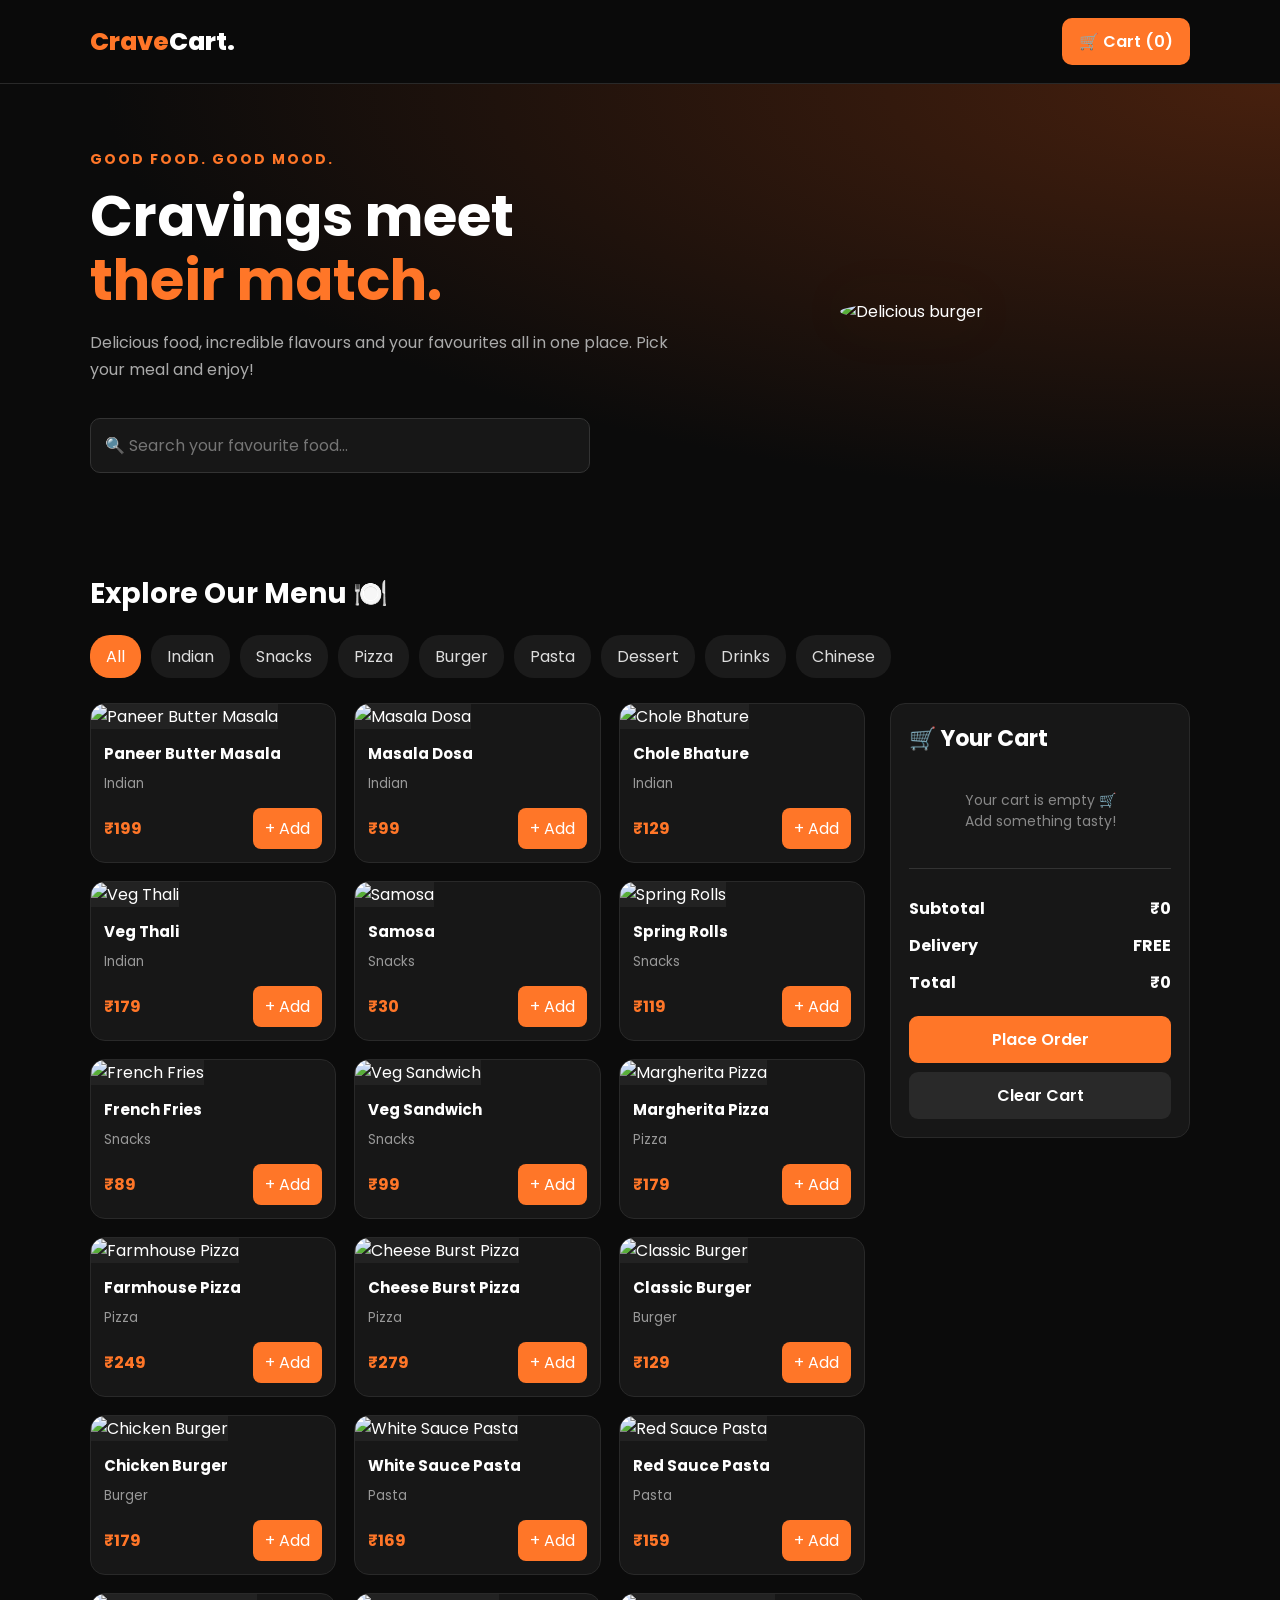
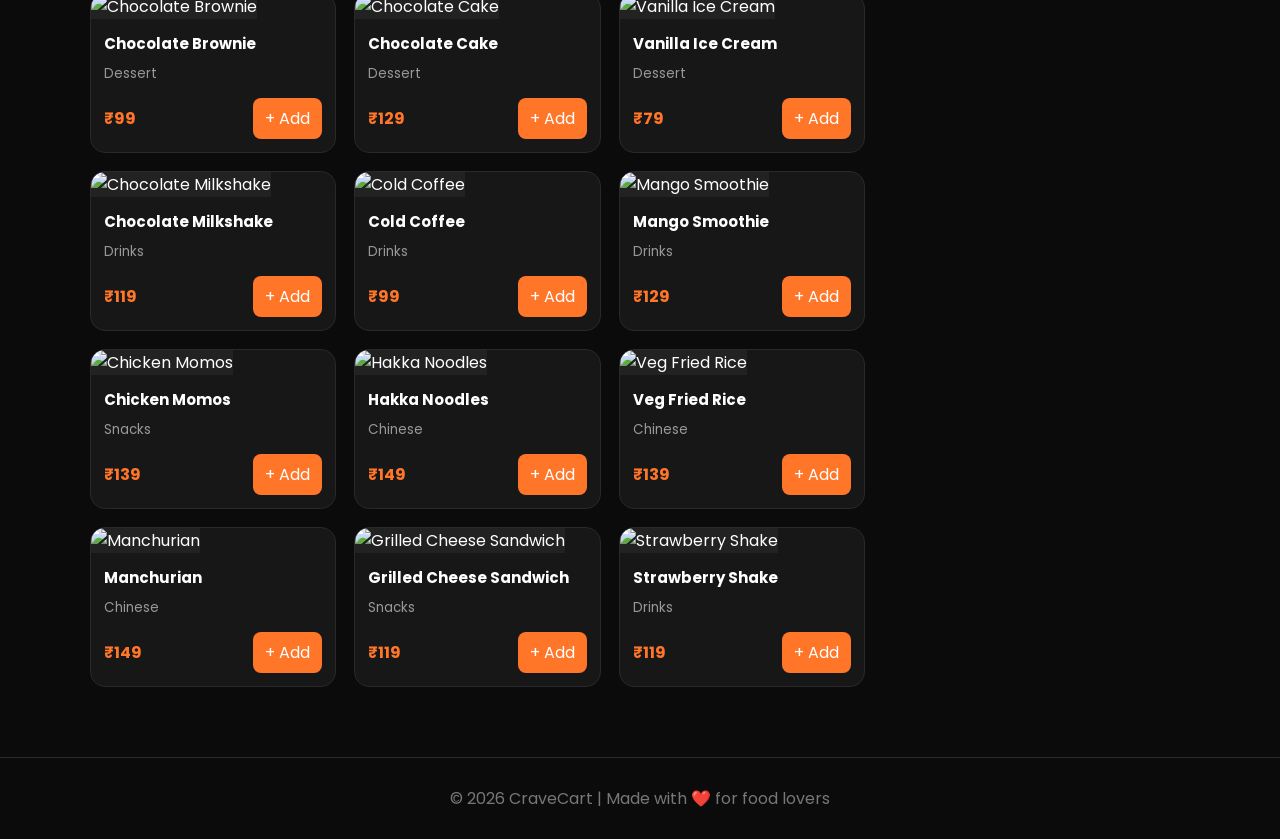
==== commit fb50f519: "Update index.html" ====
--- a/index.html
+++ b/index.html
@@ -1,1669 +1,295 @@
 <!DOCTYPE html>
 <html lang="en">
 <head>
-    <meta charset="UTF-8">
-    <meta name="viewport" content="width=device-width, initial-scale=1.0">
-
-    <title>CraveCart — Premium Food Delivery</title>
-
-    <meta name="description"
-          content="Discover delicious vegetarian food with CraveCart. Order pizza, burgers, Indian food, desserts and more.">
-
-    <meta name="theme-color" content="#0b0b0d">
-
-    <link rel="icon"
-          href="https://i.postimg.cc/HkrL3C15/Crave-Cart-Glowing-Food-Delivery-Logo.png">
-
-    <!-- Premium Fonts -->
-    <link rel="preconnect" href="https://fonts.googleapis.com">
-    <link rel="preconnect" href="https://fonts.gstatic.com" crossorigin>
-
-    <link href="https://fonts.googleapis.com/css2?family=DM+Sans:wght@400;500;600;700;800&family=Outfit:wght@400;500;600;700;800;900&display=swap"
-          rel="stylesheet">
-
-    <!-- Premium Icons -->
-    <link rel="stylesheet"
-          href="https://cdnjs.cloudflare.com/ajax/libs/font-awesome/6.7.2/css/all.min.css">
-
-    <!-- Main CSS -->
-    <link rel="stylesheet" href="style.css">
-
-    <!-- Main JavaScript -->
-    <script src="app.js" defer></script>
+<meta charset="UTF-8">
+<meta name="viewport" content="width=device-width, initial-scale=1.0">
+<title>CraveCart | Food Delivery</title>
+<link rel="icon" href="https://i.postimg.cc/HkrL3C15/Crave-Cart-Glowing-Food-Delivery-Logo.png">
+<link href="https://fonts.googleapis.com/css2?family=Poppins:wght@400;500;600;700;800&display=swap" rel="stylesheet">
+
+<style>
+*{box-sizing:border-box;margin:0;padding:0}
+body{font-family:Poppins,sans-serif;background:#0b0b0b;color:white}
+button,input{font:inherit}
+button{cursor:pointer;border:0}
+header{display:flex;justify-content:space-between;align-items:center;
+padding:18px 7%;border-bottom:1px solid #292929;position:sticky;
+top:0;background:#0b0b0bf2;z-index:5}
+.logo{font-size:25px;font-weight:800;color:#ff7628}
+.logo span{color:white}
+.cart-btn,.primary{background:#ff7628;color:white;padding:11px 17px;
+border-radius:10px;font-weight:600}
+
+/* Hero Section from Index 5 */
+.hero{padding:65px 7%;background:radial-gradient(ellipse at top right,#47200e,#0b0b0b 65%);display:flex;align-items:center;justify-content:space-between;gap:30px}
+.hero-content{max-width:600px}
+.hero h1{font-size:clamp(34px,5vw,56px);line-height:1.15;margin:15px 0}
+.hero h1 span{color:#ff7628}
+.hero p{color:#aaa;margin:0 0 25px;line-height:1.7}
+.hero img{width:min(40%,350px);border-radius:50%;filter:drop-shadow(0 0 30px #ff762833)}
+.tag{color:#ff7628;font-weight:700;letter-spacing:2px;font-size:14px}
+.search{width:100%;max-width:500px;padding:14px;border-radius:10px;
+border:1px solid #333;background:#171717;color:white;outline:none;margin-top:10px}
+
+section.menu{padding:35px 7%}
+.menu h2{font-size:28px;margin-bottom:20px}
+.categories{display:flex;gap:10px;flex-wrap:wrap;margin-bottom:25px}
+.cat{background:#1b1b1b;color:#ddd;padding:9px 16px;border-radius:20px}
+.cat.active,.cat:hover{background:#ff7628;color:white}
+.layout{display:grid;grid-template-columns:1fr 300px;gap:25px;align-items:start}
+.products{display:grid;grid-template-columns:repeat(3,minmax(0,1fr));gap:18px}
+.card{background:#171717;border:1px solid #292929;border-radius:15px;
+overflow:hidden;transition:.2s}
+.card:hover{transform:translateY(-4px);border-color:#ff7628}
+.card img{width:100%;height:155px;object-fit:cover;background:#222}
+.info{padding:13px}
+.info h3{font-size:15px;margin-bottom:5px}
+.info small{color:#999}
+.price-row{display:flex;justify-content:space-between;align-items:center;margin-top:13px}
+.price{color:#ff7628;font-weight:700}
+.add{background:#ff7628;color:white;border-radius:8px;padding:8px 12px}
+.cart{background:#171717;border:1px solid #292929;border-radius:15px;
+padding:18px;position:sticky;top:90px}
+.cart h2{font-size:22px;margin-bottom:15px}
+.cart-items{display:grid;gap:14px}
+.cart-item{border-bottom:1px solid #333;padding-bottom:12px}
+.item-top{display:flex;justify-content:space-between;gap:8px;font-size:13px}
+.item-top button{background:none;color:#ff6b6b}
+.qty{display:flex;align-items:center;gap:12px;margin-top:8px}
+.qty button{background:#292929;color:white;width:27px;height:27px;border-radius:6px}
+.cart-bottom{border-top:1px solid #333;margin-top:16px;padding-top:15px}
+.total{display:flex;justify-content:space-between;font-weight:700;margin:12px 0}
+.cart-action{width:100%;padding:11px;border-radius:9px;margin-top:9px;font-weight:600}
+.checkout{background:#ff7628;color:white}
+.clear{background:#292929;color:white}
+.empty{text-align:center;color:#888;padding:20px 0;font-size:14px}
+footer{text-align:center;color:#777;padding:28px;border-top:1px solid #292929;margin-top:35px}
+#toast{position:fixed;bottom:20px;left:50%;transform:translateX(-50%);
+background:#ff7628;color:white;padding:12px 20px;border-radius:9px;
+display:none;z-index:10;box-shadow:0 5px 25px #0008}
+
+@media(max-width:1050px){
+.layout{grid-template-columns:1fr}
+.cart{position:static}
+.products{grid-template-columns:repeat(3,minmax(0,1fr))}
+}
+@media(max-width:768px){
+.hero{flex-direction:column;text-align:center;padding:45px 5%}
+.hero img{width:75%;max-width:260px}
+.hero-content{max-width:100%}
+}
+@media(max-width:650px){
+header{padding:15px 5%}
+section.menu{padding:25px 5%}
+.products{grid-template-columns:repeat(2,minmax(0,1fr));gap:12px}
+.card img{height:125px}
+.info{padding:10px}
+.info h3{font-size:13px}
+.cart{padding:14px}
+}
+@media(max-width:360px){
+.products{grid-template-columns:1fr}
+}
+</style>
 </head>
 
 <body>
-
-<!-- =====================================================
-     ANNOUNCEMENT BAR
-===================================================== -->
-
-<div class="announcement-bar">
-    <div class="announcement-content">
-        <i class="fa-solid fa-bolt"></i>
-        <span>Fresh flavours. Fast delivery. Unforgettable cravings.</span>
-        <span class="announcement-highlight">ORDER NOW</span>
-    </div>
+<header>
+  <div class="logo">Crave<span>Cart.</span></div>
+  <button class="cart-btn" onclick="goCart()">🛒 Cart (<span id="count">0</span>)</button>
+</header>
+
+<div class="hero">
+  <div class="hero-content">
+     <div class="tag">GOOD FOOD. GOOD MOOD.</div>
+    <h1>Cravings meet<br><span>their match.</span></h1>
+
+    <p>Delicious food, incredible flavours and your favourites all in one place. Pick your meal and enjoy!</p>
+    <input class="search" id="search" placeholder="🔍 Search your favourite food..." oninput="renderFoods()">
+  </div>
+  <img src="https://images.unsplash.com/photo-1568901346375-23c9450c58cd?auto=format&fit=crop&w=600&q=80" alt="Delicious burger">
 </div>
 
-
-<!-- =====================================================
-     HEADER
-===================================================== -->
-
-<header class="site-header" id="site-header">
-
-    <div class="header-container">
-
-        <!-- BRAND -->
-        <a href="#home" class="brand" aria-label="CraveCart Home">
-
-            <img
-                src="https://i.postimg.cc/HkrL3C15/Crave-Cart-Glowing-Food-Delivery-Logo.png"
-                alt="CraveCart Logo"
-                class="brand-logo"
-            >
-
-            <span class="brand-text">
-                <span class="brand-name">Crave<span>Cart</span></span>
-                <span class="brand-tagline">FOOD THAT HITS DIFFERENT</span>
-            </span>
-
-        </a>
-
-
-        <!-- DESKTOP NAVIGATION -->
-        <nav class="main-navigation" id="main-navigation">
-
-            <a href="#home" class="nav-link active">Home</a>
-
-            <a href="#categories" class="nav-link">Categories</a>
-
-            <a href="#products" class="nav-link">Explore Food</a>
-
-            <a href="#why-cravecart" class="nav-link">Why Us</a>
-
-        </nav>
-
-
-        <!-- HEADER ACTIONS -->
-        <div class="header-actions">
-
-            <button
-                class="icon-button search-toggle"
-                id="search-toggle"
-                type="button"
-                aria-label="Search products"
-                title="Search food"
-            >
-                <i class="fa-solid fa-magnifying-glass"></i>
-            </button>
-
-
-            <button
-                class="icon-button wishlist-trigger"
-                id="open-wishlist"
-                type="button"
-                data-action="open-wishlist"
-                aria-label="Open favourites"
-                title="My favourites"
-            >
-                <i class="fa-regular fa-heart"></i>
-                <span class="count-badge" id="wishlist-count">0</span>
-            </button>
-
-
-            <button
-                class="icon-button cart-trigger"
-                id="open-cart"
-                type="button"
-                data-action="open-cart"
-                aria-label="Open shopping cart"
-                title="Shopping cart"
-            >
-                <i class="fa-solid fa-bag-shopping"></i>
-                <span class="count-badge" id="cart-count">0</span>
-            </button>
-
-
-            <button
-                class="mobile-menu-toggle"
-                id="mobile-menu-toggle"
-                type="button"
-                aria-label="Toggle navigation"
-                aria-expanded="false"
-            >
-                <i class="fa-solid fa-bars"></i>
-            </button>
-
+<section class="menu">
+  <h2>Explore Our Menu 🍽️</h2>
+  <div class="categories" id="categories"></div>
+  <div class="layout">
+    <div class="products" id="products"></div>
+
+    <aside class="cart" id="cart">
+      <h2>🛒 Your Cart</h2>
+      <div class="cart-items" id="cartItems"></div>
+      <div class="cart-bottom">
+        <div class="total"><span>Subtotal</span><span id="subtotal">₹0</span></div>
+        <div class="total"><span>Delivery</span><span id="delivery">₹0</span></div>
+        <div class="total"><span>Total</span><span id="total">₹0</span></div>
+        <button class="cart-action checkout" onclick="checkout()">Place Order</button>
+        <button class="cart-action clear" onclick="clearCart()">Clear Cart</button>
+      </div>
+    </aside>
+  </div>
+</section>
+
+<footer>© 2026 CraveCart | Made with ❤️ for food lovers</footer>
+<div id="toast"></div>
+
+<script>
+// 1. FOOD MENU: 30 PRODUCTS (From Index 6)
+const foods = [
+  {id:2,name:"Paneer Butter Masala",price:199,cat:"Indian",img:"photo-1631452180519-c014fe946bc7"},
+  {id:3,name:"Masala Dosa",price:99,cat:"Indian",img:"photo-1589301760014-d929f3979dbc"},
+  {id:4,name:"Chole Bhature",price:129,cat:"Indian",img:"photo-1626132647523-66f5bf380027"},
+  {id:5,name:"Veg Thali",price:179,cat:"Indian",img:"photo-1546833999-b9f581a1996d"},
+  {id:6,name:"Samosa",price:30,cat:"Snacks",img:"photo-1601050690597-df0568f70950"},
+  {id:7,name:"Spring Rolls",price:119,cat:"Snacks",img:"photo-1544025162-d76694265947"},
+  {id:8,name:"French Fries",price:89,cat:"Snacks",img:"photo-1573080496219-bb080dd4f877"},
+  {id:9,name:"Veg Sandwich",price:99,cat:"Snacks",img:"photo-1528735602780-2552fd46c7af"},
+  {id:10,name:"Margherita Pizza",price:179,cat:"Pizza",img:"photo-1579751626657-72bc17010498"},
+  {id:11,name:"Farmhouse Pizza",price:249,cat:"Pizza",img:"photo-1513104890138-7c749659a591"},
+  {id:12,name:"Cheese Burst Pizza",price:279,cat:"Pizza",img:"photo-1571407970349-bc81e7e96d47"},
+  {id:13,name:"Classic Burger",price:129,cat:"Burger",img:"photo-1568901346375-23c9450c58cd"},
+  {id:15,name:"Chicken Burger",price:179,cat:"Burger",img:"photo-1571091718767-18b5b1457add"},
+  {id:16,name:"White Sauce Pasta",price:169,cat:"Pasta",img:"photo-1473093295043-cdd812d0e601"},
+  {id:17,name:"Red Sauce Pasta",price:159,cat:"Pasta",img:"photo-1551183053-bf91a1d81141"},
+  {id:18,name:"Chocolate Brownie",price:99,cat:"Dessert",img:"photo-1606313564200-e75d5e30476c"},
+  {id:19,name:"Chocolate Cake",price:129,cat:"Dessert",img:"photo-1578985545062-69928b1d9587"},
+  {id:20,name:"Vanilla Ice Cream",price:79,cat:"Dessert",img:"photo-1563805042-7684c019e1cb"},
+  {id:21,name:"Chocolate Milkshake",price:119,cat:"Drinks",img:"photo-1572490122747-3968b75cc699"},
+  {id:22,name:"Cold Coffee",price:99,cat:"Drinks",img:"photo-1461023058943-07fcbe16d735"},
+  {id:24,name:"Mango Smoothie",price:129,cat:"Drinks",img:"photo-1505252585461-04db1eb84625"},
+  {id:25,name:"Chicken Momos",price:139,cat:"Snacks",img:"photo-1563245372-f21724e3856d"},
+  {id:26,name:"Hakka Noodles",price:149,cat:"Chinese",img:"photo-1585032226651-759b368d7246"},
+  {id:27,name:"Veg Fried Rice",price:139,cat:"Chinese",img:"photo-1603133872878-684f208fb84b"},
+  {id:28,name:"Manchurian",price:149,cat:"Chinese",img:"photo-1512058564366-18510be2db19"},
+  {id:29,name:"Grilled Cheese Sandwich",price:119,cat:"Snacks",img:"photo-1528735602780-2552fd46c7af"},
+  {id:30,name:"Strawberry Shake",price:119,cat:"Drinks",img:"photo-1553530666-ba11a7da3888"}
+].map(f=>({...f,img:`https://images.unsplash.com/${f.img}?auto=format&fit=crop&w=600&q=80`}));
+
+// 2. APP STATE
+let category = "All";
+let cart = JSON.parse(localStorage.getItem("cravecart") || "{}");
+
+// 3. CREATE CATEGORY BUTTONS
+function renderCategories(){
+  const cats = ["All",...new Set(foods.map(f=>f.cat))];
+  document.getElementById("categories").innerHTML = cats.map(c=>
+    `<button class="cat ${category===c?"active":""}" onclick="setCategory('${c}')">${c}</button>`
+  ).join("");
+}
+
+function setCategory(c){
+  category=c;
+  renderCategories();
+  renderFoods();
+}
+
+// 4. DISPLAY FOOD CARDS
+function renderFoods(){
+  const query=document.getElementById("search").value.toLowerCase();
+  const list=foods.filter(f=>
+    (category==="All"||f.cat===category) &&
+    f.name.toLowerCase().includes(query)
+  );
+  document.getElementById("products").innerHTML=list.length?list.map(f=>`
+    <article class="card">
+      <img src="${f.img}" alt="${f.name}" loading="lazy">
+      <div class="info">
+        <h3>${f.name}</h3>
+        <small>${f.cat}</small>
+        <div class="price-row">
+          <span class="price">₹${f.price}</span>
+          <button class="add" onclick="addToCart(${f.id})">+ Add</button>
         </div>
-
-    </div>
-
-
-    <!-- SEARCH PANEL -->
-    <div class="search-panel" id="search-panel">
-
-        <div class="search-panel-inner">
-
-            <i class="fa-solid fa-magnifying-glass"></i>
-
-            <input
-                type="search"
-                id="product-search"
-                placeholder="Search pizza, burger, pasta..."
-                autocomplete="off"
-                aria-label="Search food products"
-            >
-
-            <button
-                type="button"
-                id="clear-search"
-                class="clear-search-button"
-                aria-label="Clear search"
-            >
-                <i class="fa-solid fa-xmark"></i>
-            </button>
-
+      </div>
+    </article>`).join(""):`<p>No food found.</p>`;
+}
+
+// 5. CART FUNCTIONS
+function saveCart(){
+  localStorage.setItem("cravecart",JSON.stringify(cart));
+  renderCart();
+}
+
+function addToCart(id){
+  cart[id]=(cart[id]||0)+1;
+  saveCart();
+  toast("Added to cart!");
+}
+
+function changeQty(id,amount){
+  cart[id]=(cart[id]||0)+amount;
+  if(cart[id]<=0) delete cart[id];
+  saveCart();
+}
+
+function clearCart(){
+  cart={};
+  saveCart();
+  toast("Cart cleared!");
+}
+
+function renderCart(){
+  let subtotal=0,count=0;
+  const items=foods.filter(f=>cart[f.id]>0);
+
+  document.getElementById("cartItems").innerHTML=items.length?
+  items.map(f=>{
+    const qty=cart[f.id];
+    subtotal+=f.price*qty;
+    count+=qty;
+    return `<div class="cart-item">
+      <div class="item-top">
+        <span>${f.name}</span>
+        <button onclick="changeQty(${f.id},-${qty})">Remove</button>
+      </div>
+      <div class="item-top">
+        <span>₹${f.price*qty}</span>
+        <div class="qty">
+          <button onclick="changeQty(${f.id},-1)">−</button>
+          <span>${qty}</span>
+          <button onclick="changeQty(${f.id},1)">+</button>
         </div>
-
-        <p class="search-hint">
-            Find your next favourite bite.
-        </p>
-
-    </div>
-
-</header>
-
-
-<!-- =====================================================
-     MAIN CONTENT
-===================================================== -->
-
-<main>
-
-
-<!-- =====================================================
-     HERO SECTION
-===================================================== -->
-
-<section class="hero-section" id="home">
-
-    <div class="hero-background-glow hero-glow-one"></div>
-    <div class="hero-background-glow hero-glow-two"></div>
-
-    <div class="hero-container">
-
-        <div class="hero-content">
-
-            <div class="hero-eyebrow">
-                <span class="hero-eyebrow-dot"></span>
-                <span>YOUR NEXT FOOD OBSESSION</span>
-            </div>
-
-
-            <h1 class="hero-title">
-                Good Food.<br>
-                <span class="hero-title-accent">Great Mood.</span>
-            </h1>
-
-
-            <p class="hero-description">
-                From cheesy pizzas to flavour-packed Indian favourites,
-                discover food that turns every ordinary moment into
-                something delicious.
-            </p>
-
-
-            <div class="hero-buttons">
-
-                <a href="#products" class="button button-primary">
-                    Explore Menu
-                    <i class="fa-solid fa-arrow-right"></i>
-                </a>
-
-                <a href="#categories" class="button button-secondary">
-                    <i class="fa-solid fa-utensils"></i>
-                    Browse Categories
-                </a>
-
-            </div>
-
-
-            <div class="hero-trust-row">
-
-                <div class="hero-trust-item">
-                    <span class="trust-icon">
-                        <i class="fa-solid fa-leaf"></i>
-                    </span>
-
-                    <span>
-                        <strong>100% Veg</strong>
-                        <small>Vegetarian menu</small>
-                    </span>
-                </div>
-
-
-                <div class="hero-trust-divider"></div>
-
-
-                <div class="hero-trust-item">
-                    <span class="trust-icon">
-                        <i class="fa-solid fa-heart"></i>
-                    </span>
-
-                    <span>
-                        <strong>Made with Love</strong>
-                        <small>Flavour first</small>
-                    </span>
-                </div>
-
-            </div>
-
-        </div>
-
-
-        <!-- HERO VISUAL -->
-        <div class="hero-visual">
-
-            <div class="hero-image-orbit orbit-one"></div>
-            <div class="hero-image-orbit orbit-two"></div>
-
-
-            <div class="hero-image-main">
-
-                <img
-                    src="https://images.unsplash.com/photo-1579751626657-72bc17010498?auto=format&fit=crop&w=1000&q=85"
-                    alt="Delicious freshly prepared food"
-                    fetchpriority="high"
-                >
-
-            </div>
-
-
-            <div class="floating-food-card floating-card-top">
-
-                <div class="floating-card-icon">
-                    <i class="fa-solid fa-fire"></i>
-                </div>
-
-                <div>
-                    <strong>Freshly Made</strong>
-                    <span>Full of flavour</span>
-                </div>
-
-            </div>
-
-
-            <div class="floating-food-card floating-card-bottom">
-
-                <div class="floating-rating">
-                    <i class="fa-solid fa-star"></i>
-                </div>
-
-                <div>
-                    <strong>Pure Deliciousness</strong>
-                    <span>Your cravings, covered.</span>
-                </div>
-
-            </div>
-
-
-            <div class="hero-decor hero-decor-one">
-                <i class="fa-solid fa-leaf"></i>
-            </div>
-
-            <div class="hero-decor hero-decor-two">
-                <i class="fa-solid fa-pepper-hot"></i>
-            </div>
-
-        </div>
-
-    </div>
-
-
-    <!-- HERO BOTTOM STATS -->
-    <div class="hero-stats">
-
-        <div class="hero-stat">
-            <strong>100%</strong>
-            <span>Vegetarian</span>
-        </div>
-
-        <div class="hero-stat">
-            <strong>Fresh</strong>
-            <span>Every Order</span>
-        </div>
-
-        <div class="hero-stat">
-            <strong>Easy</strong>
-            <span>Online Ordering</span>
-        </div>
-
-    </div>
-
-</section>
-
-
-<!-- =====================================================
-     CATEGORIES SECTION
-===================================================== -->
-
-<section class="categories-section section-padding" id="categories">
-
-    <div class="section-container">
-
-        <div class="section-heading">
-
-            <div class="section-heading-copy">
-
-                <span class="section-eyebrow">
-                    <i class="fa-solid fa-compass"></i>
-                    EXPLORE THE MENU
-                </span>
-
-                <h2 class="section-title">
-                    What are you <span>craving?</span>
-                </h2>
-
-                <p class="section-description">
-                    Pick your mood. We'll help with the food.
-                </p>
-
-            </div>
-
-            <a href="#products" class="text-link">
-                View all food
-                <i class="fa-solid fa-arrow-right"></i>
-            </a>
-
-        </div>
-
-
-        <!-- JavaScript inserts category buttons here -->
-        <div class="category-list" id="category-list">
-
-            <button
-                type="button"
-                class="category-card active"
-                data-category="all"
-            >
-                <span class="category-card-icon">
-                    <i class="fa-solid fa-utensils"></i>
-                </span>
-
-                <span class="category-card-name">All Food</span>
-            </button>
-
-        </div>
-
-    </div>
-
-</section>
-
-
-<!-- =====================================================
-     PRODUCTS SECTION
-===================================================== -->
-
-<section class="products-section section-padding" id="products">
-
-    <div class="section-container">
-
-        <div class="section-heading">
-
-            <div class="section-heading-copy">
-
-                <span class="section-eyebrow">
-                    <i class="fa-solid fa-fire"></i>
-                    HANDPICKED FOR YOU
-                </span>
-
-                <h2 class="section-title">
-                    Cravings, <span>served.</span>
-                </h2>
-
-                <p class="section-description">
-                    Discover delicious favourites made for every mood.
-                </p>
-
-            </div>
-
-
-            <div class="product-toolbar">
-
-                <label for="sort-products" class="sort-label">
-                    Sort by
-                </label>
-
-                <select id="sort-products" class="sort-select">
-
-                    <option value="featured">Featured</option>
-
-                    <option value="price-low">
-                        Price: Low to High
-                    </option>
-
-                    <option value="price-high">
-                        Price: High to Low
-                    </option>
-
-                    <option value="rating">
-                        Top Rated
-                    </option>
-
-                    <option value="name">
-                        Name: A to Z
-                    </option>
-
-                </select>
-
-            </div>
-
-        </div>
-
-
-        <!-- ACTIVE FILTERS -->
-        <div class="active-filters" id="active-filters"></div>
-
-
-        <!-- PRODUCT COUNT -->
-        <div class="products-meta">
-
-            <p class="products-result-text">
-                Showing
-                <strong id="product-results-count">0</strong>
-                delicious products
-            </p>
-
-            <button
-                type="button"
-                class="reset-filters-button"
-                id="reset-filters"
-            >
-                <i class="fa-solid fa-rotate-left"></i>
-                Reset filters
-            </button>
-
-        </div>
-
-
-        <!-- PRODUCT GRID -->
-        <div class="products-grid" id="products-grid">
-
-            <div class="products-loading">
-
-                <span class="loading-spinner"></span>
-
-                <p>Preparing something delicious...</p>
-
-            </div>
-
-        </div>
-
-
-        <!-- NO RESULTS -->
-        <div class="no-results" id="no-results" hidden>
-
-            <div class="no-results-icon">
-                <i class="fa-solid fa-face-sad-tear"></i>
-            </div>
-
-            <h3>No food found</h3>
-
-            <p>
-                Try another search or choose a different category.
-            </p>
-
-            <button
-                type="button"
-                class="button button-primary"
-                id="show-all-products"
-            >
-                Show all products
-            </button>
-
-        </div>
-
-
-        <!-- LOAD MORE -->
-        <div class="products-bottom-action">
-
-            <button
-                type="button"
-                class="button button-secondary"
-                id="load-more-products"
-            >
-                Explore More
-                <i class="fa-solid fa-arrow-down"></i>
-            </button>
-
-        </div>
-
-    </div>
-
-</section>
-
-
-<!-- =====================================================
-     PROMOTIONAL BANNER
-===================================================== -->
-
-<section class="promo-section">
-
-    <div class="section-container">
-
-        <div class="promo-banner">
-
-            <div class="promo-glow"></div>
-
-            <div class="promo-content">
-
-                <span class="promo-label">
-                    <i class="fa-solid fa-sparkles"></i>
-                    A LITTLE SOMETHING EXTRA
-                </span>
-
-                <h2>
-                    More flavour.<br>
-                    <span>Less spending.</span>
-                </h2>
-
-                <p>
-                    Use our welcome coupon at checkout and save on
-                    your delicious order.
-                </p>
-
-                <div class="promo-coupon">
-
-                    <span>YOUR COUPON</span>
-
-                    <strong id="promo-coupon-code">CRAVE10</strong>
-
-                    <button
-                        type="button"
-                        id="copy-coupon"
-                        class="copy-coupon-button"
-                    >
-                        <i class="fa-regular fa-copy"></i>
-                        Copy
-                    </button>
-
-                </div>
-
-                <a href="#products" class="button button-light">
-                    Order Your Favourites
-                    <i class="fa-solid fa-arrow-right"></i>
-                </a>
-
-            </div>
-
-
-            <div class="promo-visual">
-
-                <div class="promo-circle"></div>
-
-                <img
-                    src="https://images.unsplash.com/photo-1565299624946-b28f40a0ae38?auto=format&fit=crop&w=800&q=85"
-                    alt="Freshly baked pizza"
-                    loading="lazy"
-                >
-
-                <span class="promo-sticker">
-                    <i class="fa-solid fa-heart"></i>
-                    Made to crave
-                </span>
-
-            </div>
-
-        </div>
-
-    </div>
-
-</section>
-
-
-<!-- =====================================================
-     WHY CRAVECART
-===================================================== -->
-
-<section
-    class="benefits-section section-padding"
-    id="why-cravecart"
->
-
-    <div class="section-container">
-
-        <div class="section-heading section-heading-centered">
-
-            <span class="section-eyebrow">
-                THE CRAVECART DIFFERENCE
-            </span>
-
-            <h2 class="section-title">
-                Food that feels <span>special.</span>
-            </h2>
-
-            <p class="section-description">
-                Good food deserves a better experience.
-            </p>
-
-        </div>
-
-
-        <div class="benefits-grid">
-
-            <article class="benefit-card">
-
-                <div class="benefit-icon">
-                    <i class="fa-solid fa-leaf"></i>
-                </div>
-
-                <h3>Vegetarian Goodness</h3>
-
-                <p>
-                    Explore a menu dedicated to delicious vegetarian
-                    favourites and satisfying flavours.
-                </p>
-
-            </article>
-
-
-            <article class="benefit-card">
-
-                <div class="benefit-icon">
-                    <i class="fa-solid fa-basket-shopping"></i>
-                </div>
-
-                <h3>Easy Ordering</h3>
-
-                <p>
-                    Browse products, save favourites and manage
-                    everything in one convenient cart.
-                </p>
-
-            </article>
-
-
-            <article class="benefit-card">
-
-                <div class="benefit-icon">
-                    <i class="fa-solid fa-receipt"></i>
-                </div>
-
-                <h3>Clear Billing</h3>
-
-                <p>
-                    See your subtotal, delivery charge, discount
-                    and estimated tax before placing an order.
-                </p>
-
-            </article>
-
-
-            <article class="benefit-card">
-
-                <div class="benefit-icon">
-                    <i class="fa-solid fa-heart"></i>
-                </div>
-
-                <h3>Made for Your Taste</h3>
-
-                <p>
-                    Save your favourite food and find it quickly
-                    whenever the cravings return.
-                </p>
-
-            </article>
-
-        </div>
-
-    </div>
-
-</section>
-
-
-<!-- =====================================================
-     NEWSLETTER
-===================================================== -->
-
-<section class="newsletter-section">
-
-    <div class="section-container">
-
-        <div class="newsletter-card">
-
-            <div class="newsletter-content">
-
-                <span class="section-eyebrow">
-                    A LITTLE TASTE OF SOMETHING GOOD
-                </span>
-
-                <h2>
-                    Stay in the <span>flavour loop.</span>
-                </h2>
-
-                <p>
-                    Join our newsletter for menu updates and special offers.
-                </p>
-
-            </div>
-
-
-            <form class="newsletter-form" id="newsletter-form">
-
-                <div class="newsletter-input-wrap">
-
-                    <i class="fa-regular fa-envelope"></i>
-
-                    <input
-                        type="email"
-                        id="newsletter-email"
-                        name="email"
-                        placeholder="Enter your email address"
-                        aria-label="Email address"
-                        required
-                    >
-
-                </div>
-
-                <button
-                    type="submit"
-                    class="button button-primary"
-                >
-                    Subscribe
-                    <i class="fa-solid fa-arrow-right"></i>
-                </button>
-
-            </form>
-
-            <p class="newsletter-message" id="newsletter-message"></p>
-
-        </div>
-
-    </div>
-
-</section>
-
-</main>
-
-
-<!-- =====================================================
-     FOOTER
-===================================================== -->
-
-<footer class="site-footer">
-
-    <div class="section-container">
-
-        <div class="footer-main">
-
-
-            <div class="footer-brand-column">
-
-                <a href="#home" class="brand footer-brand">
-
-                    <img
-                        src="https://i.postimg.cc/HkrL3C15/Crave-Cart-Glowing-Food-Delivery-Logo.png"
-                        alt="CraveCart Logo"
-                        class="brand-logo"
-                        loading="lazy"
-                    >
-
-                    <span class="brand-text">
-                        <span class="brand-name">
-                            Crave<span>Cart</span>
-                        </span>
-
-                        <span class="brand-tagline">
-                            FOOD THAT HITS DIFFERENT
-                        </span>
-                    </span>
-
-                </a>
-
-                <p class="footer-description">
-                    Your cravings deserve the best.
-                    Discover your next delicious moment with CraveCart.
-                </p>
-
-
-                <div class="footer-socials">
-
-                    <a href="#home" aria-label="Instagram">
-                        <i class="fa-brands fa-instagram"></i>
-                    </a>
-
-                    <a href="#home" aria-label="Facebook">
-                        <i class="fa-brands fa-facebook-f"></i>
-                    </a>
-
-                    <a href="#home" aria-label="X">
-                        <i class="fa-brands fa-x-twitter"></i>
-                    </a>
-
-                </div>
-
-            </div>
-
-
-            <div class="footer-links-column">
-
-                <h3>Explore</h3>
-
-                <a href="#home">Home</a>
-
-                <a href="#categories">Categories</a>
-
-                <a href="#products">Our Menu</a>
-
-                <a href="#why-cravecart">Why CraveCart</a>
-
-            </div>
-
-
-            <div class="footer-links-column">
-
-                <h3>Your Account</h3>
-
-                <button
-                    type="button"
-                    class="footer-action"
-                    data-action="open-cart"
-                >
-                    Shopping Cart
-                </button>
-
-                <button
-                    type="button"
-                    class="footer-action"
-                    data-action="open-wishlist"
-                >
-                    My Favourites
-                </button>
-
-                <button
-                    type="button"
-                    class="footer-action"
-                    id="footer-view-orders"
-                >
-                    My Orders
-                </button>
-
-            </div>
-
-
-            <div class="footer-links-column">
-
-                <h3>Need Help?</h3>
-
-                <a href="mailto:hello@cravecart.example">
-                    Contact Us
-                </a>
-
-                <a href="#why-cravecart">About Us</a>
-
-                <a href="#home">Privacy Policy</a>
-
-                <a href="#home">Terms & Conditions</a>
-
-            </div>
-
-        </div>
-
-
-        <div class="footer-bottom">
-
-            <p>
-                &copy; <span id="current-year"></span>
-                CraveCart. All rights reserved.
-            </p>
-
-            <p class="footer-made-with">
-                Made with <i class="fa-solid fa-heart"></i> for food lovers
-            </p>
-
-        </div>
-
-    </div>
-
-</footer>
-
-
-<!-- =====================================================
-     CART OVERLAY
-===================================================== -->
-
-<div
-    class="drawer-overlay"
-    id="cart-overlay"
-    data-action="close-cart"
-    aria-hidden="true"
-></div>
-
-
-<!-- =====================================================
-     SHOPPING CART DRAWER
-===================================================== -->
-
-<aside
-    class="cart-drawer"
-    id="cart-drawer"
-    aria-label="Shopping cart"
-    aria-hidden="true"
->
-
-    <div class="drawer-header">
-
-        <div>
-
-            <span class="drawer-eyebrow">YOUR SELECTION</span>
-
-            <h2>
-                Your Cart
-                <span class="heading-count" id="cart-heading-count">0</span>
-            </h2>
-
-        </div>
-
-        <button
-            type="button"
-            class="close-button"
-            data-action="close-cart"
-            aria-label="Close cart"
-        >
-            <i class="fa-solid fa-xmark"></i>
-        </button>
-
-    </div>
-
-
-    <div class="delivery-progress">
-
-        <p id="delivery-progress-text">
-            Add food to start your order.
-        </p>
-
-        <div class="progress-track">
-            <div
-                class="progress-bar"
-                id="cart-progress-bar"
-            ></div>
-        </div>
-
-    </div>
-
-
-    <!-- CART PRODUCTS -->
-    <div class="cart-items" id="cart-items">
-
-        <div class="empty-state cart-empty-state">
-
-            <div class="empty-state-icon">
-                <i class="fa-solid fa-basket-shopping"></i>
-            </div>
-
-            <h3>Your cart is feeling lonely</h3>
-
-            <p>Add something delicious to get started.</p>
-
-            <button
-                type="button"
-                class="button button-primary"
-                data-action="close-cart"
-            >
-                Explore Food
-            </button>
-
-        </div>
-
-    </div>
-
-
-    <!-- CART FOOTER -->
-    <div class="cart-footer">
-
-        <div class="coupon-section">
-
-            <label for="coupon-code">
-                Have a coupon?
-            </label>
-
-            <div class="coupon-input-row">
-
-                <input
-                    type="text"
-                    id="coupon-code"
-                    placeholder="Enter coupon code"
-                    autocomplete="off"
-                >
-
-                <button
-                    type="button"
-                    id="apply-coupon"
-                    class="button button-secondary"
-                >
-                    Apply
-                </button>
-
-            </div>
-
-            <p id="coupon-message" class="coupon-message"></p>
-
-        </div>
-
-
-        <!-- BILL SUMMARY -->
-        <div class="bill-summary">
-
-            <div class="bill-row">
-
-                <span>Subtotal</span>
-
-                <strong id="cart-subtotal">₹0.00</strong>
-
-            </div>
-
-
-            <div class="bill-row">
-
-                <span>Delivery</span>
-
-                <strong id="cart-delivery">₹0.00</strong>
-
-            </div>
-
-
-            <div class="bill-row">
-
-                <span>Estimated tax</span>
-
-                <strong id="cart-tax">₹0.00</strong>
-
-            </div>
-
-
-            <div
-                class="bill-row discount-row"
-                id="discount-row"
-                hidden
-            >
-
-                <span>Discount</span>
-
-                <strong id="cart-discount">-₹0.00</strong>
-
-            </div>
-
-
-            <div class="bill-row bill-total-row">
-
-                <span>Total</span>
-
-                <strong id="cart-total">₹0.00</strong>
-
-            </div>
-
-        </div>
-
-
-        <button
-            type="button"
-            class="button button-primary checkout-button"
-            data-action="checkout"
-        >
-            Proceed to Checkout
-            <i class="fa-solid fa-arrow-right"></i>
-        </button>
-
-
-        <p class="secure-checkout-note">
-            <i class="fa-solid fa-shield-halved"></i>
-            Review your order before confirming.
-        </p>
-
-    </div>
-
-</aside>
-
-
-<!-- =====================================================
-     WISHLIST OVERLAY
-===================================================== -->
-
-<div
-    class="modal-overlay"
-    id="wishlist-overlay"
-    data-action="close-wishlist"
-    aria-hidden="true"
-></div>
-
-
-<!-- =====================================================
-     WISHLIST MODAL
-===================================================== -->
-
-<section
-    class="side-modal wishlist-modal"
-    id="wishlist-modal"
-    role="dialog"
-    aria-modal="true"
-    aria-label="My favourites"
-    aria-hidden="true"
->
-
-    <div class="modal-header">
-
-        <div>
-
-            <span class="drawer-eyebrow">SAVED WITH LOVE</span>
-
-            <h2>
-                My Favourites
-                <i class="fa-solid fa-heart wishlist-heading-heart"></i>
-            </h2>
-
-        </div>
-
-        <button
-            type="button"
-            class="close-button"
-            data-action="close-wishlist"
-            aria-label="Close favourites"
-        >
-            <i class="fa-solid fa-xmark"></i>
-        </button>
-
-    </div>
-
-
-    <div class="wishlist-items" id="wishlist-items">
-
-        <div class="empty-state wishlist-empty-state">
-
-            <div class="empty-state-icon">
-                <i class="fa-regular fa-heart"></i>
-            </div>
-
-            <h3>No favourites yet</h3>
-
-            <p>Tap the heart on any food item to save it here.</p>
-
-        </div>
-
-    </div>
-
-</section>
-
-
-<!-- =====================================================
-     CHECKOUT OVERLAY
-===================================================== -->
-
-<div
-    class="modal-overlay"
-    id="checkout-overlay"
-    data-action="close-checkout"
-    aria-hidden="true"
-></div>
-
-
-<!-- =====================================================
-     CHECKOUT MODAL
-===================================================== -->
-
-<section
-    class="checkout-modal"
-    id="checkout-modal"
-    role="dialog"
-    aria-modal="true"
-    aria-labelledby="checkout-title"
-    aria-hidden="true"
->
-
-    <div class="modal-header">
-
-        <div>
-
-            <span class="drawer-eyebrow">ALMOST THERE</span>
-
-            <h2 id="checkout-title">Checkout</h2>
-
-        </div>
-
-        <button
-            type="button"
-            class="close-button"
-            data-action="close-checkout"
-            aria-label="Close checkout"
-        >
-            <i class="fa-solid fa-xmark"></i>
-        </button>
-
-    </div>
-
-
-    <div class="checkout-body">
-
-        <div class="checkout-intro">
-
-            <div class="checkout-intro-icon">
-                <i class="fa-solid fa-location-dot"></i>
-            </div>
-
-            <div>
-
-                <h3>Where should we deliver?</h3>
-
-                <p>Enter your details to prepare your order.</p>
-
-            </div>
-
-        </div>
-
-
-        <form id="checkout-form" class="checkout-form">
-
-            <div class="form-group">
-
-                <label for="customer-name">Full Name *</label>
-
-                <input
-                    type="text"
-                    id="customer-name"
-                    name="customerName"
-                    placeholder="Enter your full name"
-                    minlength="2"
-                    maxlength="100"
-                    autocomplete="name"
-                    required
-                >
-
-            </div>
-
-
-            <div class="form-row">
-
-                <div class="form-group">
-
-                    <label for="customer-phone">Phone Number *</label>
-
-                    <input
-                        type="tel"
-                        id="customer-phone"
-                        name="customerPhone"
-                        placeholder="10-digit mobile number"
-                        inputmode="numeric"
-                        pattern="[6-9][0-9]{9}"
-                        maxlength="10"
-                        autocomplete="tel"
-                        required
-                    >
-
-                </div>
-
-
-                <div class="form-group">
-
-                    <label for="customer-email">Email Address</label>
-
-                    <input
-                        type="email"
-                        id="customer-email"
-                        name="customerEmail"
-                        placeholder="you@example.com"
-                        autocomplete="email"
-                    >
-
-                </div>
-
-            </div>
-
-
-            <div class="form-group">
-
-                <label for="customer-address">Delivery Address *</label>
-
-                <textarea
-                    id="customer-address"
-                    name="customerAddress"
-                    placeholder="House number, street, area..."
-                    rows="3"
-                    minlength="5"
-                    maxlength="500"
-                    autocomplete="street-address"
-                    required
-                ></textarea>
-
-            </div>
-
-
-            <div class="form-row">
-
-                <div class="form-group">
-
-                    <label for="customer-city">City *</label>
-
-                    <input
-                        type="text"
-                        id="customer-city"
-                        name="customerCity"
-                        placeholder="Your city"
-                        autocomplete="address-level2"
-                        required
-                    >
-
-                </div>
-
-
-                <div class="form-group">
-
-                    <label for="customer-pincode">PIN Code *</label>
-
-                    <input
-                        type="text"
-                        id="customer-pincode"
-                        name="customerPincode"
-                        placeholder="6-digit PIN"
-                        inputmode="numeric"
-                        pattern="[0-9]{6}"
-                        maxlength="6"
-                        autocomplete="postal-code"
-                        required
-                    >
-
-                </div>
-
-            </div>
-
-
-            <div class="checkout-payment-info">
-
-                <i class="fa-solid fa-circle-info"></i>
-
-                <p>
-                    Demo checkout: no real payment will be collected.
-                    Your order will be recorded in this browser.
-                </p>
-
-            </div>
-
-
-            <div class="checkout-total-row">
-
-                <span>Order Total</span>
-
-                <strong id="checkout-total">₹0.00</strong>
-
-            </div>
-
-
-            <button
-                type="submit"
-                class="button button-primary place-order-button"
-                id="place-order-button"
-            >
-                Confirm Demo Order
-                <i class="fa-solid fa-check"></i>
-            </button>
-
-
-            <p class="checkout-terms">
-                Please verify your address and order details before confirming.
-            </p>
-
-        </form>
-
-    </div>
-
-</section>
-
-
-<!-- =====================================================
-     INVOICE MODAL
-===================================================== -->
-
-<div
-    class="modal-overlay"
-    id="invoice-overlay"
-    data-action="close-invoice"
-    aria-hidden="true"
-></div>
-
-
-<section
-    class="invoice-modal"
-    id="invoice-modal"
-    role="dialog"
-    aria-modal="true"
-    aria-labelledby="invoice-modal-title"
-    aria-hidden="true"
->
-
-    <div class="modal-header invoice-modal-header">
-
-        <div>
-
-            <span class="drawer-eyebrow">ORDER CONFIRMED</span>
-
-            <h2 id="invoice-modal-title">Your Receipt</h2>
-
-        </div>
-
-        <button
-            type="button"
-            class="close-button"
-            data-action="close-invoice"
-            aria-label="Close invoice"
-        >
-            <i class="fa-solid fa-xmark"></i>
-        </button>
-
-    </div>
-
-
-    <div id="invoice-content" class="invoice-content">
-
-        <div class="invoice-placeholder">
-
-            <i class="fa-solid fa-receipt"></i>
-
-            <p>Your order receipt will appear here.</p>
-
-        </div>
-
-    </div>
-
-
-    <div class="invoice-actions">
-
-        <button
-            type="button"
-            class="button button-secondary"
-            id="download-invoice"
-        >
-            <i class="fa-solid fa-download"></i>
-            Download Receipt
-        </button>
-
-        <button
-            type="button"
-            class="button button-primary"
-            id="print-invoice"
-        >
-            <i class="fa-solid fa-print"></i>
-            Print Receipt
-        </button>
-
-    </div>
-
-</section>
-
-
-<!-- =====================================================
-     ORDER HISTORY MODAL
-===================================================== -->
-
-<div
-    class="modal-overlay"
-    id="orders-overlay"
-    data-action="close-orders"
-    aria-hidden="true"
-></div>
-
-
-<section
-    class="side-modal orders-modal"
-    id="orders-modal"
-    role="dialog"
-    aria-modal="true"
-    aria-label="My orders"
-    aria-hidden="true"
->
-
-    <div class="modal-header">
-
-        <div>
-
-            <span class="drawer-eyebrow">YOUR FOOD JOURNEY</span>
-
-            <h2>My Orders</h2>
-
-        </div>
-
-        <button
-            type="button"
-            class="close-button"
-            data-action="close-orders"
-            aria-label="Close order history"
-        >
-            <i class="fa-solid fa-xmark"></i>
-        </button>
-
-    </div>
-
-
-    <div class="orders-list" id="orders-list">
-
-        <div class="empty-state">
-
-            <div class="empty-state-icon">
-                <i class="fa-solid fa-receipt"></i>
-            </div>
-
-            <h3>No orders yet</h3>
-
-            <p>Your demo orders will appear here after checkout.</p>
-
-        </div>
-
-    </div>
-
-</section>
-
-
-<!-- =====================================================
-     TOAST NOTIFICATIONS
-===================================================== -->
-
-<div
-    class="toast-container"
-    id="toast-container"
-    aria-live="polite"
-    aria-atomic="false"
-></div>
-
-
-<!-- =====================================================
-     BACK TO TOP
-===================================================== -->
-
-<button
-    type="button"
-    class="back-to-top"
-    id="back-to-top"
-    aria-label="Back to top"
-    title="Back to top"
->
-    <i class="fa-solid fa-arrow-up"></i>
-</button>
-
-
-<!-- =====================================================
-     MOBILE BOTTOM NAVIGATION
-===================================================== -->
-
-<nav class="mobile-bottom-nav" aria-label="Quick navigation">
-
-    <a href="#home" class="mobile-nav-item">
-        <i class="fa-solid fa-house"></i>
-        <span>Home</span>
-    </a>
-
-    <a href="#categories" class="mobile-nav-item">
-        <i class="fa-solid fa-layer-group"></i>
-        <span>Categories</span>
-    </a>
-
-    <button
-        type="button"
-        class="mobile-nav-item"
-        data-action="open-wishlist"
-    >
-        <i class="fa-regular fa-heart"></i>
-        <span>Saved</span>
-    </button>
-
-    <button
-        type="button"
-        class="mobile-nav-item"
-        data-action="open-cart"
-    >
-        <i class="fa-solid fa-bag-shopping"></i>
-        <span>Cart</span>
-    </button>
-
-</nav>
-
-
-<!-- =====================================================
-     DEMO MODE INDICATOR
-===================================================== -->
-
-<div class="demo-mode-indicator" id="demo-mode-indicator">
-
-    <span class="demo-status-dot"></span>
-
-    <span>DEMO MODE</span>
-
-</div>
-
-
-<!-- =====================================================
-     ACCESSIBILITY ANNOUNCEMENT
-===================================================== -->
-
-<div
-    id="accessibility-announcer"
-    class="visually-hidden"
-    aria-live="polite"
-    aria-atomic="true"
-></div>
-
-
-<!-- =====================================================
-     END OF CRAVECART
-===================================================== -->
-
-    <!-- CraveCart Main Stylesheet -->
-<link rel="stylesheet" href="style.css">
-
-<!-- CraveCart Main JavaScript -->
-<script src="app.js" defer></script>
-
-    
+      </div>
+    </div>`;
+  }).join(""):`<div class="empty">Your cart is empty 🛒<br>Add something tasty!</div>`;
+
+  const delivery=subtotal===0||subtotal>=499?0:40;
+  document.getElementById("count").textContent=count;
+  document.getElementById("subtotal").textContent="₹"+subtotal;
+  document.getElementById("delivery").textContent=delivery===0?"FREE":"₹"+delivery;
+  document.getElementById("total").textContent="₹"+(subtotal+delivery);
+}
+
+// 6. CHECKOUT DEMO
+function checkout(){
+  const items=foods.filter(f=>cart[f.id]>0);
+  if(!items.length){toast("Please add food first!");return;}
+  const subtotal=items.reduce((sum,f)=>sum+f.price*cart[f.id],0);
+  const delivery=subtotal>=499?0:40;
+  alert("CraveCart Order Summary\n\nItems: "+
+    items.reduce((n,f)=>n+cart[f.id],0)+
+    "\nSubtotal: ₹"+subtotal+
+    "\nDelivery: ₹"+delivery+
+    "\nTotal: ₹"+(subtotal+delivery)+
+    "\n\nDemo only — no real order was placed.");
+}
+
+function goCart(){
+  document.getElementById("cart").scrollIntoView({behavior:"smooth"});
+}
+
+function toast(message){
+  const box=document.getElementById("toast");
+  box.textContent=message;
+  box.style.display="block";
+  clearTimeout(window.toastTimer);
+  window.toastTimer=setTimeout(()=>box.style.display="none",1800);
+}
+
+// 7. START APP
+renderCategories();
+renderFoods();
+renderCart();
+</script>
 </body>
 </html>
-
-</body>
-</html>
